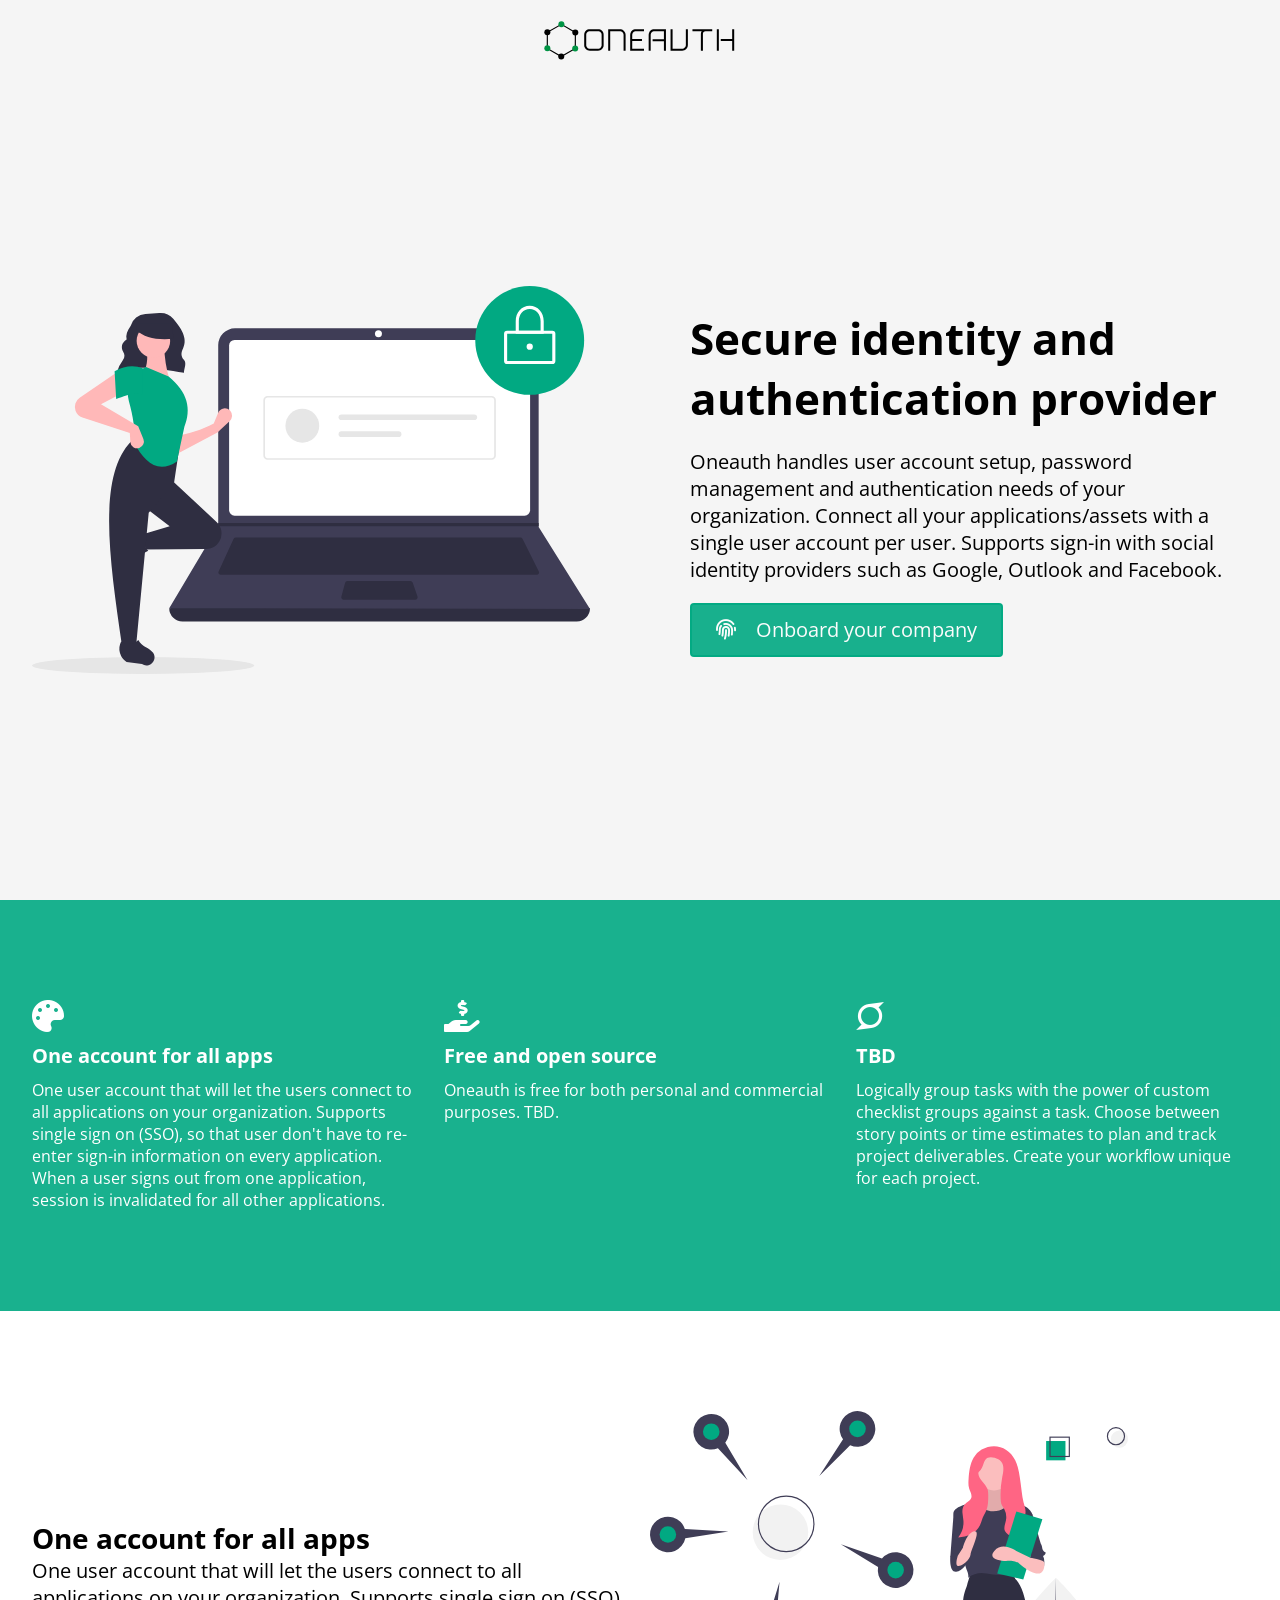
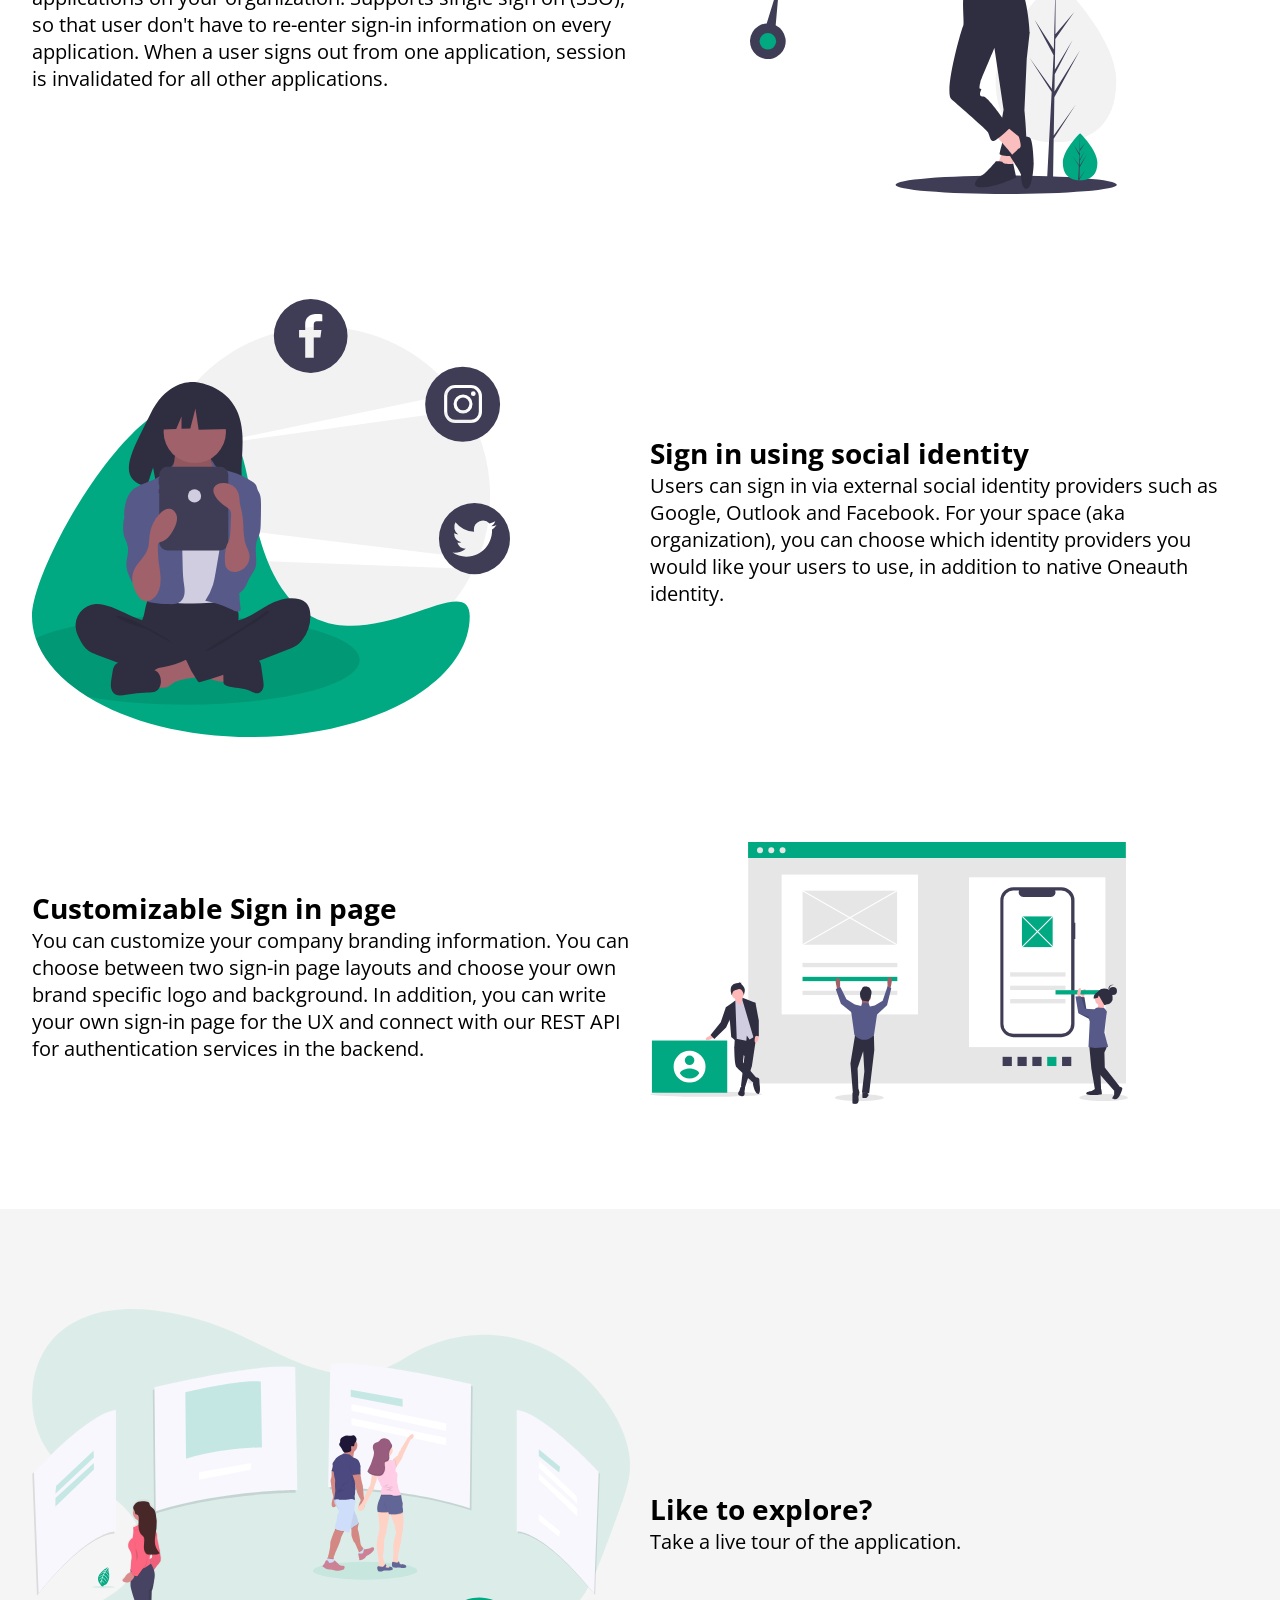
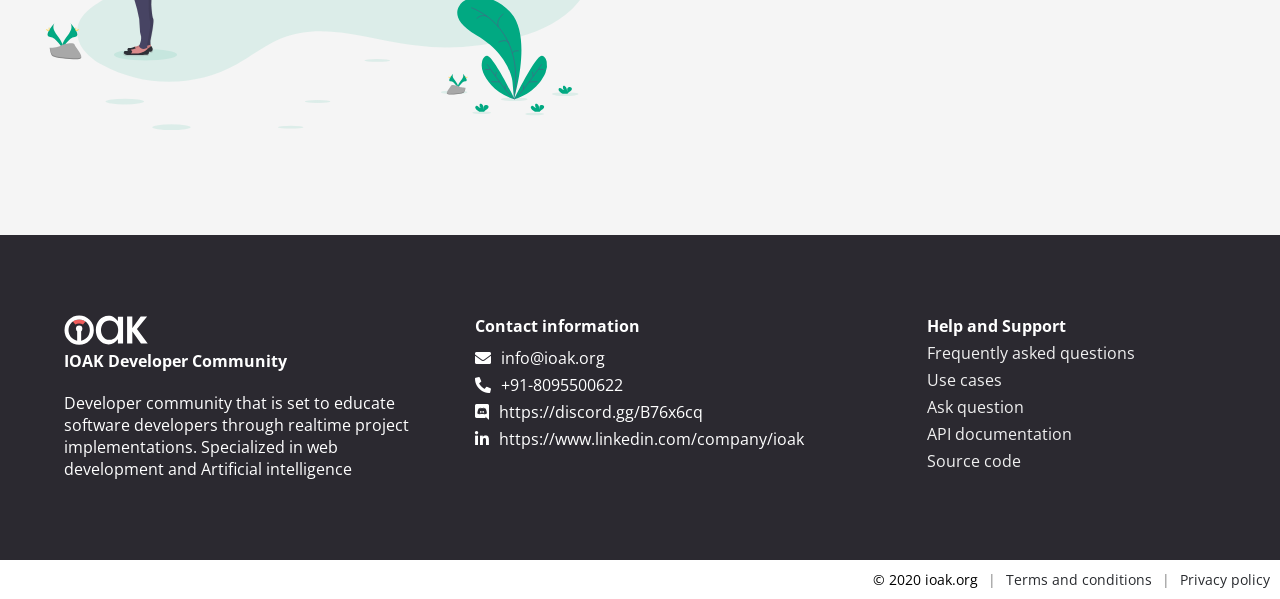
==== index.html @ c0cb4418 "Updates" ====
<!DOCTYPE html><html lang="en"><head><meta charSet="utf-8"/><meta http-equiv="x-ua-compatible" content="ie=edge"/><meta name="viewport" content="width=device-width, initial-scale=1, shrink-to-fit=no"/><style data-href="/styles.045cbef30c7a32191347.css">@import url(https://fonts.googleapis.com/css?family=Roboto|Montserrat|Open+Sans|Open+Sans+Condensed:300&display=swap);
/*!
 * Font Awesome Free 5.13.1 by @fontawesome - https://fontawesome.com
 * License - https://fontawesome.com/license/free (Icons: CC BY 4.0, Fonts: SIL OFL 1.1, Code: MIT License)
 */.fa,.fab,.fad,.fal,.far,.fas{-moz-osx-font-smoothing:grayscale;-webkit-font-smoothing:antialiased;display:inline-block;font-style:normal;font-variant:normal;text-rendering:auto;line-height:1}.fa-lg{font-size:1.33333em;line-height:.75em;vertical-align:-.0667em}.fa-xs{font-size:.75em}.fa-sm{font-size:.875em}.fa-1x{font-size:1em}.fa-2x{font-size:2em}.fa-3x{font-size:3em}.fa-4x{font-size:4em}.fa-5x{font-size:5em}.fa-6x{font-size:6em}.fa-7x{font-size:7em}.fa-8x{font-size:8em}.fa-9x{font-size:9em}.fa-10x{font-size:10em}.fa-fw{text-align:center;width:1.25em}.fa-ul{list-style-type:none;margin-left:2.5em;padding-left:0}.fa-ul>li{position:relative}.fa-li{left:-2em;position:absolute;text-align:center;width:2em;line-height:inherit}.fa-border{border:.08em solid #eee;border-radius:.1em;padding:.2em .25em .15em}.fa-pull-left{float:left}.fa-pull-right{float:right}.fa.fa-pull-left,.fab.fa-pull-left,.fal.fa-pull-left,.far.fa-pull-left,.fas.fa-pull-left{margin-right:.3em}.fa.fa-pull-right,.fab.fa-pull-right,.fal.fa-pull-right,.far.fa-pull-right,.fas.fa-pull-right{margin-left:.3em}.fa-spin{animation:fa-spin 2s linear infinite}.fa-pulse{animation:fa-spin 1s steps(8) infinite}@keyframes fa-spin{0%{transform:rotate(0deg)}to{transform:rotate(1turn)}}.fa-rotate-90{-ms-filter:"progid:DXImageTransform.Microsoft.BasicImage(rotation=1)";transform:rotate(90deg)}.fa-rotate-180{-ms-filter:"progid:DXImageTransform.Microsoft.BasicImage(rotation=2)";transform:rotate(180deg)}.fa-rotate-270{-ms-filter:"progid:DXImageTransform.Microsoft.BasicImage(rotation=3)";transform:rotate(270deg)}.fa-flip-horizontal{-ms-filter:"progid:DXImageTransform.Microsoft.BasicImage(rotation=0, mirror=1)";transform:scaleX(-1)}.fa-flip-vertical{transform:scaleY(-1)}.fa-flip-both,.fa-flip-horizontal.fa-flip-vertical,.fa-flip-vertical{-ms-filter:"progid:DXImageTransform.Microsoft.BasicImage(rotation=2, mirror=1)"}.fa-flip-both,.fa-flip-horizontal.fa-flip-vertical{transform:scale(-1)}:root .fa-flip-both,:root .fa-flip-horizontal,:root .fa-flip-vertical,:root .fa-rotate-90,:root .fa-rotate-180,:root .fa-rotate-270{-webkit-filter:none;filter:none}.fa-stack{display:inline-block;height:2em;line-height:2em;position:relative;vertical-align:middle;width:2.5em}.fa-stack-1x,.fa-stack-2x{left:0;position:absolute;text-align:center;width:100%}.fa-stack-1x{line-height:inherit}.fa-stack-2x{font-size:2em}.fa-inverse{color:#fff}.fa-500px:before{content:"\F26E"}.fa-accessible-icon:before{content:"\F368"}.fa-accusoft:before{content:"\F369"}.fa-acquisitions-incorporated:before{content:"\F6AF"}.fa-ad:before{content:"\F641"}.fa-address-book:before{content:"\F2B9"}.fa-address-card:before{content:"\F2BB"}.fa-adjust:before{content:"\F042"}.fa-adn:before{content:"\F170"}.fa-adobe:before{content:"\F778"}.fa-adversal:before{content:"\F36A"}.fa-affiliatetheme:before{content:"\F36B"}.fa-air-freshener:before{content:"\F5D0"}.fa-airbnb:before{content:"\F834"}.fa-algolia:before{content:"\F36C"}.fa-align-center:before{content:"\F037"}.fa-align-justify:before{content:"\F039"}.fa-align-left:before{content:"\F036"}.fa-align-right:before{content:"\F038"}.fa-alipay:before{content:"\F642"}.fa-allergies:before{content:"\F461"}.fa-amazon:before{content:"\F270"}.fa-amazon-pay:before{content:"\F42C"}.fa-ambulance:before{content:"\F0F9"}.fa-american-sign-language-interpreting:before{content:"\F2A3"}.fa-amilia:before{content:"\F36D"}.fa-anchor:before{content:"\F13D"}.fa-android:before{content:"\F17B"}.fa-angellist:before{content:"\F209"}.fa-angle-double-down:before{content:"\F103"}.fa-angle-double-left:before{content:"\F100"}.fa-angle-double-right:before{content:"\F101"}.fa-angle-double-up:before{content:"\F102"}.fa-angle-down:before{content:"\F107"}.fa-angle-left:before{content:"\F104"}.fa-angle-right:before{content:"\F105"}.fa-angle-up:before{content:"\F106"}.fa-angry:before{content:"\F556"}.fa-angrycreative:before{content:"\F36E"}.fa-angular:before{content:"\F420"}.fa-ankh:before{content:"\F644"}.fa-app-store:before{content:"\F36F"}.fa-app-store-ios:before{content:"\F370"}.fa-apper:before{content:"\F371"}.fa-apple:before{content:"\F179"}.fa-apple-alt:before{content:"\F5D1"}.fa-apple-pay:before{content:"\F415"}.fa-archive:before{content:"\F187"}.fa-archway:before{content:"\F557"}.fa-arrow-alt-circle-down:before{content:"\F358"}.fa-arrow-alt-circle-left:before{content:"\F359"}.fa-arrow-alt-circle-right:before{content:"\F35A"}.fa-arrow-alt-circle-up:before{content:"\F35B"}.fa-arrow-circle-down:before{content:"\F0AB"}.fa-arrow-circle-left:before{content:"\F0A8"}.fa-arrow-circle-right:before{content:"\F0A9"}.fa-arrow-circle-up:before{content:"\F0AA"}.fa-arrow-down:before{content:"\F063"}.fa-arrow-left:before{content:"\F060"}.fa-arrow-right:before{content:"\F061"}.fa-arrow-up:before{content:"\F062"}.fa-arrows-alt:before{content:"\F0B2"}.fa-arrows-alt-h:before{content:"\F337"}.fa-arrows-alt-v:before{content:"\F338"}.fa-artstation:before{content:"\F77A"}.fa-assistive-listening-systems:before{content:"\F2A2"}.fa-asterisk:before{content:"\F069"}.fa-asymmetrik:before{content:"\F372"}.fa-at:before{content:"\F1FA"}.fa-atlas:before{content:"\F558"}.fa-atlassian:before{content:"\F77B"}.fa-atom:before{content:"\F5D2"}.fa-audible:before{content:"\F373"}.fa-audio-description:before{content:"\F29E"}.fa-autoprefixer:before{content:"\F41C"}.fa-avianex:before{content:"\F374"}.fa-aviato:before{content:"\F421"}.fa-award:before{content:"\F559"}.fa-aws:before{content:"\F375"}.fa-baby:before{content:"\F77C"}.fa-baby-carriage:before{content:"\F77D"}.fa-backspace:before{content:"\F55A"}.fa-backward:before{content:"\F04A"}.fa-bacon:before{content:"\F7E5"}.fa-bacteria:before{content:"\F959"}.fa-bacterium:before{content:"\F95A"}.fa-bahai:before{content:"\F666"}.fa-balance-scale:before{content:"\F24E"}.fa-balance-scale-left:before{content:"\F515"}.fa-balance-scale-right:before{content:"\F516"}.fa-ban:before{content:"\F05E"}.fa-band-aid:before{content:"\F462"}.fa-bandcamp:before{content:"\F2D5"}.fa-barcode:before{content:"\F02A"}.fa-bars:before{content:"\F0C9"}.fa-baseball-ball:before{content:"\F433"}.fa-basketball-ball:before{content:"\F434"}.fa-bath:before{content:"\F2CD"}.fa-battery-empty:before{content:"\F244"}.fa-battery-full:before{content:"\F240"}.fa-battery-half:before{content:"\F242"}.fa-battery-quarter:before{content:"\F243"}.fa-battery-three-quarters:before{content:"\F241"}.fa-battle-net:before{content:"\F835"}.fa-bed:before{content:"\F236"}.fa-beer:before{content:"\F0FC"}.fa-behance:before{content:"\F1B4"}.fa-behance-square:before{content:"\F1B5"}.fa-bell:before{content:"\F0F3"}.fa-bell-slash:before{content:"\F1F6"}.fa-bezier-curve:before{content:"\F55B"}.fa-bible:before{content:"\F647"}.fa-bicycle:before{content:"\F206"}.fa-biking:before{content:"\F84A"}.fa-bimobject:before{content:"\F378"}.fa-binoculars:before{content:"\F1E5"}.fa-biohazard:before{content:"\F780"}.fa-birthday-cake:before{content:"\F1FD"}.fa-bitbucket:before{content:"\F171"}.fa-bitcoin:before{content:"\F379"}.fa-bity:before{content:"\F37A"}.fa-black-tie:before{content:"\F27E"}.fa-blackberry:before{content:"\F37B"}.fa-blender:before{content:"\F517"}.fa-blender-phone:before{content:"\F6B6"}.fa-blind:before{content:"\F29D"}.fa-blog:before{content:"\F781"}.fa-blogger:before{content:"\F37C"}.fa-blogger-b:before{content:"\F37D"}.fa-bluetooth:before{content:"\F293"}.fa-bluetooth-b:before{content:"\F294"}.fa-bold:before{content:"\F032"}.fa-bolt:before{content:"\F0E7"}.fa-bomb:before{content:"\F1E2"}.fa-bone:before{content:"\F5D7"}.fa-bong:before{content:"\F55C"}.fa-book:before{content:"\F02D"}.fa-book-dead:before{content:"\F6B7"}.fa-book-medical:before{content:"\F7E6"}.fa-book-open:before{content:"\F518"}.fa-book-reader:before{content:"\F5DA"}.fa-bookmark:before{content:"\F02E"}.fa-bootstrap:before{content:"\F836"}.fa-border-all:before{content:"\F84C"}.fa-border-none:before{content:"\F850"}.fa-border-style:before{content:"\F853"}.fa-bowling-ball:before{content:"\F436"}.fa-box:before{content:"\F466"}.fa-box-open:before{content:"\F49E"}.fa-box-tissue:before{content:"\F95B"}.fa-boxes:before{content:"\F468"}.fa-braille:before{content:"\F2A1"}.fa-brain:before{content:"\F5DC"}.fa-bread-slice:before{content:"\F7EC"}.fa-briefcase:before{content:"\F0B1"}.fa-briefcase-medical:before{content:"\F469"}.fa-broadcast-tower:before{content:"\F519"}.fa-broom:before{content:"\F51A"}.fa-brush:before{content:"\F55D"}.fa-btc:before{content:"\F15A"}.fa-buffer:before{content:"\F837"}.fa-bug:before{content:"\F188"}.fa-building:before{content:"\F1AD"}.fa-bullhorn:before{content:"\F0A1"}.fa-bullseye:before{content:"\F140"}.fa-burn:before{content:"\F46A"}.fa-buromobelexperte:before{content:"\F37F"}.fa-bus:before{content:"\F207"}.fa-bus-alt:before{content:"\F55E"}.fa-business-time:before{content:"\F64A"}.fa-buy-n-large:before{content:"\F8A6"}.fa-buysellads:before{content:"\F20D"}.fa-calculator:before{content:"\F1EC"}.fa-calendar:before{content:"\F133"}.fa-calendar-alt:before{content:"\F073"}.fa-calendar-check:before{content:"\F274"}.fa-calendar-day:before{content:"\F783"}.fa-calendar-minus:before{content:"\F272"}.fa-calendar-plus:before{content:"\F271"}.fa-calendar-times:before{content:"\F273"}.fa-calendar-week:before{content:"\F784"}.fa-camera:before{content:"\F030"}.fa-camera-retro:before{content:"\F083"}.fa-campground:before{content:"\F6BB"}.fa-canadian-maple-leaf:before{content:"\F785"}.fa-candy-cane:before{content:"\F786"}.fa-cannabis:before{content:"\F55F"}.fa-capsules:before{content:"\F46B"}.fa-car:before{content:"\F1B9"}.fa-car-alt:before{content:"\F5DE"}.fa-car-battery:before{content:"\F5DF"}.fa-car-crash:before{content:"\F5E1"}.fa-car-side:before{content:"\F5E4"}.fa-caravan:before{content:"\F8FF"}.fa-caret-down:before{content:"\F0D7"}.fa-caret-left:before{content:"\F0D9"}.fa-caret-right:before{content:"\F0DA"}.fa-caret-square-down:before{content:"\F150"}.fa-caret-square-left:before{content:"\F191"}.fa-caret-square-right:before{content:"\F152"}.fa-caret-square-up:before{content:"\F151"}.fa-caret-up:before{content:"\F0D8"}.fa-carrot:before{content:"\F787"}.fa-cart-arrow-down:before{content:"\F218"}.fa-cart-plus:before{content:"\F217"}.fa-cash-register:before{content:"\F788"}.fa-cat:before{content:"\F6BE"}.fa-cc-amazon-pay:before{content:"\F42D"}.fa-cc-amex:before{content:"\F1F3"}.fa-cc-apple-pay:before{content:"\F416"}.fa-cc-diners-club:before{content:"\F24C"}.fa-cc-discover:before{content:"\F1F2"}.fa-cc-jcb:before{content:"\F24B"}.fa-cc-mastercard:before{content:"\F1F1"}.fa-cc-paypal:before{content:"\F1F4"}.fa-cc-stripe:before{content:"\F1F5"}.fa-cc-visa:before{content:"\F1F0"}.fa-centercode:before{content:"\F380"}.fa-centos:before{content:"\F789"}.fa-certificate:before{content:"\F0A3"}.fa-chair:before{content:"\F6C0"}.fa-chalkboard:before{content:"\F51B"}.fa-chalkboard-teacher:before{content:"\F51C"}.fa-charging-station:before{content:"\F5E7"}.fa-chart-area:before{content:"\F1FE"}.fa-chart-bar:before{content:"\F080"}.fa-chart-line:before{content:"\F201"}.fa-chart-pie:before{content:"\F200"}.fa-check:before{content:"\F00C"}.fa-check-circle:before{content:"\F058"}.fa-check-double:before{content:"\F560"}.fa-check-square:before{content:"\F14A"}.fa-cheese:before{content:"\F7EF"}.fa-chess:before{content:"\F439"}.fa-chess-bishop:before{content:"\F43A"}.fa-chess-board:before{content:"\F43C"}.fa-chess-king:before{content:"\F43F"}.fa-chess-knight:before{content:"\F441"}.fa-chess-pawn:before{content:"\F443"}.fa-chess-queen:before{content:"\F445"}.fa-chess-rook:before{content:"\F447"}.fa-chevron-circle-down:before{content:"\F13A"}.fa-chevron-circle-left:before{content:"\F137"}.fa-chevron-circle-right:before{content:"\F138"}.fa-chevron-circle-up:before{content:"\F139"}.fa-chevron-down:before{content:"\F078"}.fa-chevron-left:before{content:"\F053"}.fa-chevron-right:before{content:"\F054"}.fa-chevron-up:before{content:"\F077"}.fa-child:before{content:"\F1AE"}.fa-chrome:before{content:"\F268"}.fa-chromecast:before{content:"\F838"}.fa-church:before{content:"\F51D"}.fa-circle:before{content:"\F111"}.fa-circle-notch:before{content:"\F1CE"}.fa-city:before{content:"\F64F"}.fa-clinic-medical:before{content:"\F7F2"}.fa-clipboard:before{content:"\F328"}.fa-clipboard-check:before{content:"\F46C"}.fa-clipboard-list:before{content:"\F46D"}.fa-clock:before{content:"\F017"}.fa-clone:before{content:"\F24D"}.fa-closed-captioning:before{content:"\F20A"}.fa-cloud:before{content:"\F0C2"}.fa-cloud-download-alt:before{content:"\F381"}.fa-cloud-meatball:before{content:"\F73B"}.fa-cloud-moon:before{content:"\F6C3"}.fa-cloud-moon-rain:before{content:"\F73C"}.fa-cloud-rain:before{content:"\F73D"}.fa-cloud-showers-heavy:before{content:"\F740"}.fa-cloud-sun:before{content:"\F6C4"}.fa-cloud-sun-rain:before{content:"\F743"}.fa-cloud-upload-alt:before{content:"\F382"}.fa-cloudscale:before{content:"\F383"}.fa-cloudsmith:before{content:"\F384"}.fa-cloudversify:before{content:"\F385"}.fa-cocktail:before{content:"\F561"}.fa-code:before{content:"\F121"}.fa-code-branch:before{content:"\F126"}.fa-codepen:before{content:"\F1CB"}.fa-codiepie:before{content:"\F284"}.fa-coffee:before{content:"\F0F4"}.fa-cog:before{content:"\F013"}.fa-cogs:before{content:"\F085"}.fa-coins:before{content:"\F51E"}.fa-columns:before{content:"\F0DB"}.fa-comment:before{content:"\F075"}.fa-comment-alt:before{content:"\F27A"}.fa-comment-dollar:before{content:"\F651"}.fa-comment-dots:before{content:"\F4AD"}.fa-comment-medical:before{content:"\F7F5"}.fa-comment-slash:before{content:"\F4B3"}.fa-comments:before{content:"\F086"}.fa-comments-dollar:before{content:"\F653"}.fa-compact-disc:before{content:"\F51F"}.fa-compass:before{content:"\F14E"}.fa-compress:before{content:"\F066"}.fa-compress-alt:before{content:"\F422"}.fa-compress-arrows-alt:before{content:"\F78C"}.fa-concierge-bell:before{content:"\F562"}.fa-confluence:before{content:"\F78D"}.fa-connectdevelop:before{content:"\F20E"}.fa-contao:before{content:"\F26D"}.fa-cookie:before{content:"\F563"}.fa-cookie-bite:before{content:"\F564"}.fa-copy:before{content:"\F0C5"}.fa-copyright:before{content:"\F1F9"}.fa-cotton-bureau:before{content:"\F89E"}.fa-couch:before{content:"\F4B8"}.fa-cpanel:before{content:"\F388"}.fa-creative-commons:before{content:"\F25E"}.fa-creative-commons-by:before{content:"\F4E7"}.fa-creative-commons-nc:before{content:"\F4E8"}.fa-creative-commons-nc-eu:before{content:"\F4E9"}.fa-creative-commons-nc-jp:before{content:"\F4EA"}.fa-creative-commons-nd:before{content:"\F4EB"}.fa-creative-commons-pd:before{content:"\F4EC"}.fa-creative-commons-pd-alt:before{content:"\F4ED"}.fa-creative-commons-remix:before{content:"\F4EE"}.fa-creative-commons-sa:before{content:"\F4EF"}.fa-creative-commons-sampling:before{content:"\F4F0"}.fa-creative-commons-sampling-plus:before{content:"\F4F1"}.fa-creative-commons-share:before{content:"\F4F2"}.fa-creative-commons-zero:before{content:"\F4F3"}.fa-credit-card:before{content:"\F09D"}.fa-critical-role:before{content:"\F6C9"}.fa-crop:before{content:"\F125"}.fa-crop-alt:before{content:"\F565"}.fa-cross:before{content:"\F654"}.fa-crosshairs:before{content:"\F05B"}.fa-crow:before{content:"\F520"}.fa-crown:before{content:"\F521"}.fa-crutch:before{content:"\F7F7"}.fa-css3:before{content:"\F13C"}.fa-css3-alt:before{content:"\F38B"}.fa-cube:before{content:"\F1B2"}.fa-cubes:before{content:"\F1B3"}.fa-cut:before{content:"\F0C4"}.fa-cuttlefish:before{content:"\F38C"}.fa-d-and-d:before{content:"\F38D"}.fa-d-and-d-beyond:before{content:"\F6CA"}.fa-dailymotion:before{content:"\F952"}.fa-dashcube:before{content:"\F210"}.fa-database:before{content:"\F1C0"}.fa-deaf:before{content:"\F2A4"}.fa-deezer:before{content:"\F977"}.fa-delicious:before{content:"\F1A5"}.fa-democrat:before{content:"\F747"}.fa-deploydog:before{content:"\F38E"}.fa-deskpro:before{content:"\F38F"}.fa-desktop:before{content:"\F108"}.fa-dev:before{content:"\F6CC"}.fa-deviantart:before{content:"\F1BD"}.fa-dharmachakra:before{content:"\F655"}.fa-dhl:before{content:"\F790"}.fa-diagnoses:before{content:"\F470"}.fa-diaspora:before{content:"\F791"}.fa-dice:before{content:"\F522"}.fa-dice-d20:before{content:"\F6CF"}.fa-dice-d6:before{content:"\F6D1"}.fa-dice-five:before{content:"\F523"}.fa-dice-four:before{content:"\F524"}.fa-dice-one:before{content:"\F525"}.fa-dice-six:before{content:"\F526"}.fa-dice-three:before{content:"\F527"}.fa-dice-two:before{content:"\F528"}.fa-digg:before{content:"\F1A6"}.fa-digital-ocean:before{content:"\F391"}.fa-digital-tachograph:before{content:"\F566"}.fa-directions:before{content:"\F5EB"}.fa-discord:before{content:"\F392"}.fa-discourse:before{content:"\F393"}.fa-disease:before{content:"\F7FA"}.fa-divide:before{content:"\F529"}.fa-dizzy:before{content:"\F567"}.fa-dna:before{content:"\F471"}.fa-dochub:before{content:"\F394"}.fa-docker:before{content:"\F395"}.fa-dog:before{content:"\F6D3"}.fa-dollar-sign:before{content:"\F155"}.fa-dolly:before{content:"\F472"}.fa-dolly-flatbed:before{content:"\F474"}.fa-donate:before{content:"\F4B9"}.fa-door-closed:before{content:"\F52A"}.fa-door-open:before{content:"\F52B"}.fa-dot-circle:before{content:"\F192"}.fa-dove:before{content:"\F4BA"}.fa-download:before{content:"\F019"}.fa-draft2digital:before{content:"\F396"}.fa-drafting-compass:before{content:"\F568"}.fa-dragon:before{content:"\F6D5"}.fa-draw-polygon:before{content:"\F5EE"}.fa-dribbble:before{content:"\F17D"}.fa-dribbble-square:before{content:"\F397"}.fa-dropbox:before{content:"\F16B"}.fa-drum:before{content:"\F569"}.fa-drum-steelpan:before{content:"\F56A"}.fa-drumstick-bite:before{content:"\F6D7"}.fa-drupal:before{content:"\F1A9"}.fa-dumbbell:before{content:"\F44B"}.fa-dumpster:before{content:"\F793"}.fa-dumpster-fire:before{content:"\F794"}.fa-dungeon:before{content:"\F6D9"}.fa-dyalog:before{content:"\F399"}.fa-earlybirds:before{content:"\F39A"}.fa-ebay:before{content:"\F4F4"}.fa-edge:before{content:"\F282"}.fa-edge-legacy:before{content:"\F978"}.fa-edit:before{content:"\F044"}.fa-egg:before{content:"\F7FB"}.fa-eject:before{content:"\F052"}.fa-elementor:before{content:"\F430"}.fa-ellipsis-h:before{content:"\F141"}.fa-ellipsis-v:before{content:"\F142"}.fa-ello:before{content:"\F5F1"}.fa-ember:before{content:"\F423"}.fa-empire:before{content:"\F1D1"}.fa-envelope:before{content:"\F0E0"}.fa-envelope-open:before{content:"\F2B6"}.fa-envelope-open-text:before{content:"\F658"}.fa-envelope-square:before{content:"\F199"}.fa-envira:before{content:"\F299"}.fa-equals:before{content:"\F52C"}.fa-eraser:before{content:"\F12D"}.fa-erlang:before{content:"\F39D"}.fa-ethereum:before{content:"\F42E"}.fa-ethernet:before{content:"\F796"}.fa-etsy:before{content:"\F2D7"}.fa-euro-sign:before{content:"\F153"}.fa-evernote:before{content:"\F839"}.fa-exchange-alt:before{content:"\F362"}.fa-exclamation:before{content:"\F12A"}.fa-exclamation-circle:before{content:"\F06A"}.fa-exclamation-triangle:before{content:"\F071"}.fa-expand:before{content:"\F065"}.fa-expand-alt:before{content:"\F424"}.fa-expand-arrows-alt:before{content:"\F31E"}.fa-expeditedssl:before{content:"\F23E"}.fa-external-link-alt:before{content:"\F35D"}.fa-external-link-square-alt:before{content:"\F360"}.fa-eye:before{content:"\F06E"}.fa-eye-dropper:before{content:"\F1FB"}.fa-eye-slash:before{content:"\F070"}.fa-facebook:before{content:"\F09A"}.fa-facebook-f:before{content:"\F39E"}.fa-facebook-messenger:before{content:"\F39F"}.fa-facebook-square:before{content:"\F082"}.fa-fan:before{content:"\F863"}.fa-fantasy-flight-games:before{content:"\F6DC"}.fa-fast-backward:before{content:"\F049"}.fa-fast-forward:before{content:"\F050"}.fa-faucet:before{content:"\F905"}.fa-fax:before{content:"\F1AC"}.fa-feather:before{content:"\F52D"}.fa-feather-alt:before{content:"\F56B"}.fa-fedex:before{content:"\F797"}.fa-fedora:before{content:"\F798"}.fa-female:before{content:"\F182"}.fa-fighter-jet:before{content:"\F0FB"}.fa-figma:before{content:"\F799"}.fa-file:before{content:"\F15B"}.fa-file-alt:before{content:"\F15C"}.fa-file-archive:before{content:"\F1C6"}.fa-file-audio:before{content:"\F1C7"}.fa-file-code:before{content:"\F1C9"}.fa-file-contract:before{content:"\F56C"}.fa-file-csv:before{content:"\F6DD"}.fa-file-download:before{content:"\F56D"}.fa-file-excel:before{content:"\F1C3"}.fa-file-export:before{content:"\F56E"}.fa-file-image:before{content:"\F1C5"}.fa-file-import:before{content:"\F56F"}.fa-file-invoice:before{content:"\F570"}.fa-file-invoice-dollar:before{content:"\F571"}.fa-file-medical:before{content:"\F477"}.fa-file-medical-alt:before{content:"\F478"}.fa-file-pdf:before{content:"\F1C1"}.fa-file-powerpoint:before{content:"\F1C4"}.fa-file-prescription:before{content:"\F572"}.fa-file-signature:before{content:"\F573"}.fa-file-upload:before{content:"\F574"}.fa-file-video:before{content:"\F1C8"}.fa-file-word:before{content:"\F1C2"}.fa-fill:before{content:"\F575"}.fa-fill-drip:before{content:"\F576"}.fa-film:before{content:"\F008"}.fa-filter:before{content:"\F0B0"}.fa-fingerprint:before{content:"\F577"}.fa-fire:before{content:"\F06D"}.fa-fire-alt:before{content:"\F7E4"}.fa-fire-extinguisher:before{content:"\F134"}.fa-firefox:before{content:"\F269"}.fa-firefox-browser:before{content:"\F907"}.fa-first-aid:before{content:"\F479"}.fa-first-order:before{content:"\F2B0"}.fa-first-order-alt:before{content:"\F50A"}.fa-firstdraft:before{content:"\F3A1"}.fa-fish:before{content:"\F578"}.fa-fist-raised:before{content:"\F6DE"}.fa-flag:before{content:"\F024"}.fa-flag-checkered:before{content:"\F11E"}.fa-flag-usa:before{content:"\F74D"}.fa-flask:before{content:"\F0C3"}.fa-flickr:before{content:"\F16E"}.fa-flipboard:before{content:"\F44D"}.fa-flushed:before{content:"\F579"}.fa-fly:before{content:"\F417"}.fa-folder:before{content:"\F07B"}.fa-folder-minus:before{content:"\F65D"}.fa-folder-open:before{content:"\F07C"}.fa-folder-plus:before{content:"\F65E"}.fa-font:before{content:"\F031"}.fa-font-awesome:before{content:"\F2B4"}.fa-font-awesome-alt:before{content:"\F35C"}.fa-font-awesome-flag:before{content:"\F425"}.fa-font-awesome-logo-full:before{content:"\F4E6"}.fa-fonticons:before{content:"\F280"}.fa-fonticons-fi:before{content:"\F3A2"}.fa-football-ball:before{content:"\F44E"}.fa-fort-awesome:before{content:"\F286"}.fa-fort-awesome-alt:before{content:"\F3A3"}.fa-forumbee:before{content:"\F211"}.fa-forward:before{content:"\F04E"}.fa-foursquare:before{content:"\F180"}.fa-free-code-camp:before{content:"\F2C5"}.fa-freebsd:before{content:"\F3A4"}.fa-frog:before{content:"\F52E"}.fa-frown:before{content:"\F119"}.fa-frown-open:before{content:"\F57A"}.fa-fulcrum:before{content:"\F50B"}.fa-funnel-dollar:before{content:"\F662"}.fa-futbol:before{content:"\F1E3"}.fa-galactic-republic:before{content:"\F50C"}.fa-galactic-senate:before{content:"\F50D"}.fa-gamepad:before{content:"\F11B"}.fa-gas-pump:before{content:"\F52F"}.fa-gavel:before{content:"\F0E3"}.fa-gem:before{content:"\F3A5"}.fa-genderless:before{content:"\F22D"}.fa-get-pocket:before{content:"\F265"}.fa-gg:before{content:"\F260"}.fa-gg-circle:before{content:"\F261"}.fa-ghost:before{content:"\F6E2"}.fa-gift:before{content:"\F06B"}.fa-gifts:before{content:"\F79C"}.fa-git:before{content:"\F1D3"}.fa-git-alt:before{content:"\F841"}.fa-git-square:before{content:"\F1D2"}.fa-github:before{content:"\F09B"}.fa-github-alt:before{content:"\F113"}.fa-github-square:before{content:"\F092"}.fa-gitkraken:before{content:"\F3A6"}.fa-gitlab:before{content:"\F296"}.fa-gitter:before{content:"\F426"}.fa-glass-cheers:before{content:"\F79F"}.fa-glass-martini:before{content:"\F000"}.fa-glass-martini-alt:before{content:"\F57B"}.fa-glass-whiskey:before{content:"\F7A0"}.fa-glasses:before{content:"\F530"}.fa-glide:before{content:"\F2A5"}.fa-glide-g:before{content:"\F2A6"}.fa-globe:before{content:"\F0AC"}.fa-globe-africa:before{content:"\F57C"}.fa-globe-americas:before{content:"\F57D"}.fa-globe-asia:before{content:"\F57E"}.fa-globe-europe:before{content:"\F7A2"}.fa-gofore:before{content:"\F3A7"}.fa-golf-ball:before{content:"\F450"}.fa-goodreads:before{content:"\F3A8"}.fa-goodreads-g:before{content:"\F3A9"}.fa-google:before{content:"\F1A0"}.fa-google-drive:before{content:"\F3AA"}.fa-google-pay:before{content:"\F979"}.fa-google-play:before{content:"\F3AB"}.fa-google-plus:before{content:"\F2B3"}.fa-google-plus-g:before{content:"\F0D5"}.fa-google-plus-square:before{content:"\F0D4"}.fa-google-wallet:before{content:"\F1EE"}.fa-gopuram:before{content:"\F664"}.fa-graduation-cap:before{content:"\F19D"}.fa-gratipay:before{content:"\F184"}.fa-grav:before{content:"\F2D6"}.fa-greater-than:before{content:"\F531"}.fa-greater-than-equal:before{content:"\F532"}.fa-grimace:before{content:"\F57F"}.fa-grin:before{content:"\F580"}.fa-grin-alt:before{content:"\F581"}.fa-grin-beam:before{content:"\F582"}.fa-grin-beam-sweat:before{content:"\F583"}.fa-grin-hearts:before{content:"\F584"}.fa-grin-squint:before{content:"\F585"}.fa-grin-squint-tears:before{content:"\F586"}.fa-grin-stars:before{content:"\F587"}.fa-grin-tears:before{content:"\F588"}.fa-grin-tongue:before{content:"\F589"}.fa-grin-tongue-squint:before{content:"\F58A"}.fa-grin-tongue-wink:before{content:"\F58B"}.fa-grin-wink:before{content:"\F58C"}.fa-grip-horizontal:before{content:"\F58D"}.fa-grip-lines:before{content:"\F7A4"}.fa-grip-lines-vertical:before{content:"\F7A5"}.fa-grip-vertical:before{content:"\F58E"}.fa-gripfire:before{content:"\F3AC"}.fa-grunt:before{content:"\F3AD"}.fa-guitar:before{content:"\F7A6"}.fa-gulp:before{content:"\F3AE"}.fa-h-square:before{content:"\F0FD"}.fa-hacker-news:before{content:"\F1D4"}.fa-hacker-news-square:before{content:"\F3AF"}.fa-hackerrank:before{content:"\F5F7"}.fa-hamburger:before{content:"\F805"}.fa-hammer:before{content:"\F6E3"}.fa-hamsa:before{content:"\F665"}.fa-hand-holding:before{content:"\F4BD"}.fa-hand-holding-heart:before{content:"\F4BE"}.fa-hand-holding-medical:before{content:"\F95C"}.fa-hand-holding-usd:before{content:"\F4C0"}.fa-hand-holding-water:before{content:"\F4C1"}.fa-hand-lizard:before{content:"\F258"}.fa-hand-middle-finger:before{content:"\F806"}.fa-hand-paper:before{content:"\F256"}.fa-hand-peace:before{content:"\F25B"}.fa-hand-point-down:before{content:"\F0A7"}.fa-hand-point-left:before{content:"\F0A5"}.fa-hand-point-right:before{content:"\F0A4"}.fa-hand-point-up:before{content:"\F0A6"}.fa-hand-pointer:before{content:"\F25A"}.fa-hand-rock:before{content:"\F255"}.fa-hand-scissors:before{content:"\F257"}.fa-hand-sparkles:before{content:"\F95D"}.fa-hand-spock:before{content:"\F259"}.fa-hands:before{content:"\F4C2"}.fa-hands-helping:before{content:"\F4C4"}.fa-hands-wash:before{content:"\F95E"}.fa-handshake:before{content:"\F2B5"}.fa-handshake-alt-slash:before{content:"\F95F"}.fa-handshake-slash:before{content:"\F960"}.fa-hanukiah:before{content:"\F6E6"}.fa-hard-hat:before{content:"\F807"}.fa-hashtag:before{content:"\F292"}.fa-hat-cowboy:before{content:"\F8C0"}.fa-hat-cowboy-side:before{content:"\F8C1"}.fa-hat-wizard:before{content:"\F6E8"}.fa-hdd:before{content:"\F0A0"}.fa-head-side-cough:before{content:"\F961"}.fa-head-side-cough-slash:before{content:"\F962"}.fa-head-side-mask:before{content:"\F963"}.fa-head-side-virus:before{content:"\F964"}.fa-heading:before{content:"\F1DC"}.fa-headphones:before{content:"\F025"}.fa-headphones-alt:before{content:"\F58F"}.fa-headset:before{content:"\F590"}.fa-heart:before{content:"\F004"}.fa-heart-broken:before{content:"\F7A9"}.fa-heartbeat:before{content:"\F21E"}.fa-helicopter:before{content:"\F533"}.fa-highlighter:before{content:"\F591"}.fa-hiking:before{content:"\F6EC"}.fa-hippo:before{content:"\F6ED"}.fa-hips:before{content:"\F452"}.fa-hire-a-helper:before{content:"\F3B0"}.fa-history:before{content:"\F1DA"}.fa-hockey-puck:before{content:"\F453"}.fa-holly-berry:before{content:"\F7AA"}.fa-home:before{content:"\F015"}.fa-hooli:before{content:"\F427"}.fa-hornbill:before{content:"\F592"}.fa-horse:before{content:"\F6F0"}.fa-horse-head:before{content:"\F7AB"}.fa-hospital:before{content:"\F0F8"}.fa-hospital-alt:before{content:"\F47D"}.fa-hospital-symbol:before{content:"\F47E"}.fa-hospital-user:before{content:"\F80D"}.fa-hot-tub:before{content:"\F593"}.fa-hotdog:before{content:"\F80F"}.fa-hotel:before{content:"\F594"}.fa-hotjar:before{content:"\F3B1"}.fa-hourglass:before{content:"\F254"}.fa-hourglass-end:before{content:"\F253"}.fa-hourglass-half:before{content:"\F252"}.fa-hourglass-start:before{content:"\F251"}.fa-house-damage:before{content:"\F6F1"}.fa-house-user:before{content:"\F965"}.fa-houzz:before{content:"\F27C"}.fa-hryvnia:before{content:"\F6F2"}.fa-html5:before{content:"\F13B"}.fa-hubspot:before{content:"\F3B2"}.fa-i-cursor:before{content:"\F246"}.fa-ice-cream:before{content:"\F810"}.fa-icicles:before{content:"\F7AD"}.fa-icons:before{content:"\F86D"}.fa-id-badge:before{content:"\F2C1"}.fa-id-card:before{content:"\F2C2"}.fa-id-card-alt:before{content:"\F47F"}.fa-ideal:before{content:"\F913"}.fa-igloo:before{content:"\F7AE"}.fa-image:before{content:"\F03E"}.fa-images:before{content:"\F302"}.fa-imdb:before{content:"\F2D8"}.fa-inbox:before{content:"\F01C"}.fa-indent:before{content:"\F03C"}.fa-industry:before{content:"\F275"}.fa-infinity:before{content:"\F534"}.fa-info:before{content:"\F129"}.fa-info-circle:before{content:"\F05A"}.fa-instagram:before{content:"\F16D"}.fa-instagram-square:before{content:"\F955"}.fa-intercom:before{content:"\F7AF"}.fa-internet-explorer:before{content:"\F26B"}.fa-invision:before{content:"\F7B0"}.fa-ioxhost:before{content:"\F208"}.fa-italic:before{content:"\F033"}.fa-itch-io:before{content:"\F83A"}.fa-itunes:before{content:"\F3B4"}.fa-itunes-note:before{content:"\F3B5"}.fa-java:before{content:"\F4E4"}.fa-jedi:before{content:"\F669"}.fa-jedi-order:before{content:"\F50E"}.fa-jenkins:before{content:"\F3B6"}.fa-jira:before{content:"\F7B1"}.fa-joget:before{content:"\F3B7"}.fa-joint:before{content:"\F595"}.fa-joomla:before{content:"\F1AA"}.fa-journal-whills:before{content:"\F66A"}.fa-js:before{content:"\F3B8"}.fa-js-square:before{content:"\F3B9"}.fa-jsfiddle:before{content:"\F1CC"}.fa-kaaba:before{content:"\F66B"}.fa-kaggle:before{content:"\F5FA"}.fa-key:before{content:"\F084"}.fa-keybase:before{content:"\F4F5"}.fa-keyboard:before{content:"\F11C"}.fa-keycdn:before{content:"\F3BA"}.fa-khanda:before{content:"\F66D"}.fa-kickstarter:before{content:"\F3BB"}.fa-kickstarter-k:before{content:"\F3BC"}.fa-kiss:before{content:"\F596"}.fa-kiss-beam:before{content:"\F597"}.fa-kiss-wink-heart:before{content:"\F598"}.fa-kiwi-bird:before{content:"\F535"}.fa-korvue:before{content:"\F42F"}.fa-landmark:before{content:"\F66F"}.fa-language:before{content:"\F1AB"}.fa-laptop:before{content:"\F109"}.fa-laptop-code:before{content:"\F5FC"}.fa-laptop-house:before{content:"\F966"}.fa-laptop-medical:before{content:"\F812"}.fa-laravel:before{content:"\F3BD"}.fa-lastfm:before{content:"\F202"}.fa-lastfm-square:before{content:"\F203"}.fa-laugh:before{content:"\F599"}.fa-laugh-beam:before{content:"\F59A"}.fa-laugh-squint:before{content:"\F59B"}.fa-laugh-wink:before{content:"\F59C"}.fa-layer-group:before{content:"\F5FD"}.fa-leaf:before{content:"\F06C"}.fa-leanpub:before{content:"\F212"}.fa-lemon:before{content:"\F094"}.fa-less:before{content:"\F41D"}.fa-less-than:before{content:"\F536"}.fa-less-than-equal:before{content:"\F537"}.fa-level-down-alt:before{content:"\F3BE"}.fa-level-up-alt:before{content:"\F3BF"}.fa-life-ring:before{content:"\F1CD"}.fa-lightbulb:before{content:"\F0EB"}.fa-line:before{content:"\F3C0"}.fa-link:before{content:"\F0C1"}.fa-linkedin:before{content:"\F08C"}.fa-linkedin-in:before{content:"\F0E1"}.fa-linode:before{content:"\F2B8"}.fa-linux:before{content:"\F17C"}.fa-lira-sign:before{content:"\F195"}.fa-list:before{content:"\F03A"}.fa-list-alt:before{content:"\F022"}.fa-list-ol:before{content:"\F0CB"}.fa-list-ul:before{content:"\F0CA"}.fa-location-arrow:before{content:"\F124"}.fa-lock:before{content:"\F023"}.fa-lock-open:before{content:"\F3C1"}.fa-long-arrow-alt-down:before{content:"\F309"}.fa-long-arrow-alt-left:before{content:"\F30A"}.fa-long-arrow-alt-right:before{content:"\F30B"}.fa-long-arrow-alt-up:before{content:"\F30C"}.fa-low-vision:before{content:"\F2A8"}.fa-luggage-cart:before{content:"\F59D"}.fa-lungs:before{content:"\F604"}.fa-lungs-virus:before{content:"\F967"}.fa-lyft:before{content:"\F3C3"}.fa-magento:before{content:"\F3C4"}.fa-magic:before{content:"\F0D0"}.fa-magnet:before{content:"\F076"}.fa-mail-bulk:before{content:"\F674"}.fa-mailchimp:before{content:"\F59E"}.fa-male:before{content:"\F183"}.fa-mandalorian:before{content:"\F50F"}.fa-map:before{content:"\F279"}.fa-map-marked:before{content:"\F59F"}.fa-map-marked-alt:before{content:"\F5A0"}.fa-map-marker:before{content:"\F041"}.fa-map-marker-alt:before{content:"\F3C5"}.fa-map-pin:before{content:"\F276"}.fa-map-signs:before{content:"\F277"}.fa-markdown:before{content:"\F60F"}.fa-marker:before{content:"\F5A1"}.fa-mars:before{content:"\F222"}.fa-mars-double:before{content:"\F227"}.fa-mars-stroke:before{content:"\F229"}.fa-mars-stroke-h:before{content:"\F22B"}.fa-mars-stroke-v:before{content:"\F22A"}.fa-mask:before{content:"\F6FA"}.fa-mastodon:before{content:"\F4F6"}.fa-maxcdn:before{content:"\F136"}.fa-mdb:before{content:"\F8CA"}.fa-medal:before{content:"\F5A2"}.fa-medapps:before{content:"\F3C6"}.fa-medium:before{content:"\F23A"}.fa-medium-m:before{content:"\F3C7"}.fa-medkit:before{content:"\F0FA"}.fa-medrt:before{content:"\F3C8"}.fa-meetup:before{content:"\F2E0"}.fa-megaport:before{content:"\F5A3"}.fa-meh:before{content:"\F11A"}.fa-meh-blank:before{content:"\F5A4"}.fa-meh-rolling-eyes:before{content:"\F5A5"}.fa-memory:before{content:"\F538"}.fa-mendeley:before{content:"\F7B3"}.fa-menorah:before{content:"\F676"}.fa-mercury:before{content:"\F223"}.fa-meteor:before{content:"\F753"}.fa-microblog:before{content:"\F91A"}.fa-microchip:before{content:"\F2DB"}.fa-microphone:before{content:"\F130"}.fa-microphone-alt:before{content:"\F3C9"}.fa-microphone-alt-slash:before{content:"\F539"}.fa-microphone-slash:before{content:"\F131"}.fa-microscope:before{content:"\F610"}.fa-microsoft:before{content:"\F3CA"}.fa-minus:before{content:"\F068"}.fa-minus-circle:before{content:"\F056"}.fa-minus-square:before{content:"\F146"}.fa-mitten:before{content:"\F7B5"}.fa-mix:before{content:"\F3CB"}.fa-mixcloud:before{content:"\F289"}.fa-mixer:before{content:"\F956"}.fa-mizuni:before{content:"\F3CC"}.fa-mobile:before{content:"\F10B"}.fa-mobile-alt:before{content:"\F3CD"}.fa-modx:before{content:"\F285"}.fa-monero:before{content:"\F3D0"}.fa-money-bill:before{content:"\F0D6"}.fa-money-bill-alt:before{content:"\F3D1"}.fa-money-bill-wave:before{content:"\F53A"}.fa-money-bill-wave-alt:before{content:"\F53B"}.fa-money-check:before{content:"\F53C"}.fa-money-check-alt:before{content:"\F53D"}.fa-monument:before{content:"\F5A6"}.fa-moon:before{content:"\F186"}.fa-mortar-pestle:before{content:"\F5A7"}.fa-mosque:before{content:"\F678"}.fa-motorcycle:before{content:"\F21C"}.fa-mountain:before{content:"\F6FC"}.fa-mouse:before{content:"\F8CC"}.fa-mouse-pointer:before{content:"\F245"}.fa-mug-hot:before{content:"\F7B6"}.fa-music:before{content:"\F001"}.fa-napster:before{content:"\F3D2"}.fa-neos:before{content:"\F612"}.fa-network-wired:before{content:"\F6FF"}.fa-neuter:before{content:"\F22C"}.fa-newspaper:before{content:"\F1EA"}.fa-nimblr:before{content:"\F5A8"}.fa-node:before{content:"\F419"}.fa-node-js:before{content:"\F3D3"}.fa-not-equal:before{content:"\F53E"}.fa-notes-medical:before{content:"\F481"}.fa-npm:before{content:"\F3D4"}.fa-ns8:before{content:"\F3D5"}.fa-nutritionix:before{content:"\F3D6"}.fa-object-group:before{content:"\F247"}.fa-object-ungroup:before{content:"\F248"}.fa-odnoklassniki:before{content:"\F263"}.fa-odnoklassniki-square:before{content:"\F264"}.fa-oil-can:before{content:"\F613"}.fa-old-republic:before{content:"\F510"}.fa-om:before{content:"\F679"}.fa-opencart:before{content:"\F23D"}.fa-openid:before{content:"\F19B"}.fa-opera:before{content:"\F26A"}.fa-optin-monster:before{content:"\F23C"}.fa-orcid:before{content:"\F8D2"}.fa-osi:before{content:"\F41A"}.fa-otter:before{content:"\F700"}.fa-outdent:before{content:"\F03B"}.fa-page4:before{content:"\F3D7"}.fa-pagelines:before{content:"\F18C"}.fa-pager:before{content:"\F815"}.fa-paint-brush:before{content:"\F1FC"}.fa-paint-roller:before{content:"\F5AA"}.fa-palette:before{content:"\F53F"}.fa-palfed:before{content:"\F3D8"}.fa-pallet:before{content:"\F482"}.fa-paper-plane:before{content:"\F1D8"}.fa-paperclip:before{content:"\F0C6"}.fa-parachute-box:before{content:"\F4CD"}.fa-paragraph:before{content:"\F1DD"}.fa-parking:before{content:"\F540"}.fa-passport:before{content:"\F5AB"}.fa-pastafarianism:before{content:"\F67B"}.fa-paste:before{content:"\F0EA"}.fa-patreon:before{content:"\F3D9"}.fa-pause:before{content:"\F04C"}.fa-pause-circle:before{content:"\F28B"}.fa-paw:before{content:"\F1B0"}.fa-paypal:before{content:"\F1ED"}.fa-peace:before{content:"\F67C"}.fa-pen:before{content:"\F304"}.fa-pen-alt:before{content:"\F305"}.fa-pen-fancy:before{content:"\F5AC"}.fa-pen-nib:before{content:"\F5AD"}.fa-pen-square:before{content:"\F14B"}.fa-pencil-alt:before{content:"\F303"}.fa-pencil-ruler:before{content:"\F5AE"}.fa-penny-arcade:before{content:"\F704"}.fa-people-arrows:before{content:"\F968"}.fa-people-carry:before{content:"\F4CE"}.fa-pepper-hot:before{content:"\F816"}.fa-percent:before{content:"\F295"}.fa-percentage:before{content:"\F541"}.fa-periscope:before{content:"\F3DA"}.fa-person-booth:before{content:"\F756"}.fa-phabricator:before{content:"\F3DB"}.fa-phoenix-framework:before{content:"\F3DC"}.fa-phoenix-squadron:before{content:"\F511"}.fa-phone:before{content:"\F095"}.fa-phone-alt:before{content:"\F879"}.fa-phone-slash:before{content:"\F3DD"}.fa-phone-square:before{content:"\F098"}.fa-phone-square-alt:before{content:"\F87B"}.fa-phone-volume:before{content:"\F2A0"}.fa-photo-video:before{content:"\F87C"}.fa-php:before{content:"\F457"}.fa-pied-piper:before{content:"\F2AE"}.fa-pied-piper-alt:before{content:"\F1A8"}.fa-pied-piper-hat:before{content:"\F4E5"}.fa-pied-piper-pp:before{content:"\F1A7"}.fa-pied-piper-square:before{content:"\F91E"}.fa-piggy-bank:before{content:"\F4D3"}.fa-pills:before{content:"\F484"}.fa-pinterest:before{content:"\F0D2"}.fa-pinterest-p:before{content:"\F231"}.fa-pinterest-square:before{content:"\F0D3"}.fa-pizza-slice:before{content:"\F818"}.fa-place-of-worship:before{content:"\F67F"}.fa-plane:before{content:"\F072"}.fa-plane-arrival:before{content:"\F5AF"}.fa-plane-departure:before{content:"\F5B0"}.fa-plane-slash:before{content:"\F969"}.fa-play:before{content:"\F04B"}.fa-play-circle:before{content:"\F144"}.fa-playstation:before{content:"\F3DF"}.fa-plug:before{content:"\F1E6"}.fa-plus:before{content:"\F067"}.fa-plus-circle:before{content:"\F055"}.fa-plus-square:before{content:"\F0FE"}.fa-podcast:before{content:"\F2CE"}.fa-poll:before{content:"\F681"}.fa-poll-h:before{content:"\F682"}.fa-poo:before{content:"\F2FE"}.fa-poo-storm:before{content:"\F75A"}.fa-poop:before{content:"\F619"}.fa-portrait:before{content:"\F3E0"}.fa-pound-sign:before{content:"\F154"}.fa-power-off:before{content:"\F011"}.fa-pray:before{content:"\F683"}.fa-praying-hands:before{content:"\F684"}.fa-prescription:before{content:"\F5B1"}.fa-prescription-bottle:before{content:"\F485"}.fa-prescription-bottle-alt:before{content:"\F486"}.fa-print:before{content:"\F02F"}.fa-procedures:before{content:"\F487"}.fa-product-hunt:before{content:"\F288"}.fa-project-diagram:before{content:"\F542"}.fa-pump-medical:before{content:"\F96A"}.fa-pump-soap:before{content:"\F96B"}.fa-pushed:before{content:"\F3E1"}.fa-puzzle-piece:before{content:"\F12E"}.fa-python:before{content:"\F3E2"}.fa-qq:before{content:"\F1D6"}.fa-qrcode:before{content:"\F029"}.fa-question:before{content:"\F128"}.fa-question-circle:before{content:"\F059"}.fa-quidditch:before{content:"\F458"}.fa-quinscape:before{content:"\F459"}.fa-quora:before{content:"\F2C4"}.fa-quote-left:before{content:"\F10D"}.fa-quote-right:before{content:"\F10E"}.fa-quran:before{content:"\F687"}.fa-r-project:before{content:"\F4F7"}.fa-radiation:before{content:"\F7B9"}.fa-radiation-alt:before{content:"\F7BA"}.fa-rainbow:before{content:"\F75B"}.fa-random:before{content:"\F074"}.fa-raspberry-pi:before{content:"\F7BB"}.fa-ravelry:before{content:"\F2D9"}.fa-react:before{content:"\F41B"}.fa-reacteurope:before{content:"\F75D"}.fa-readme:before{content:"\F4D5"}.fa-rebel:before{content:"\F1D0"}.fa-receipt:before{content:"\F543"}.fa-record-vinyl:before{content:"\F8D9"}.fa-recycle:before{content:"\F1B8"}.fa-red-river:before{content:"\F3E3"}.fa-reddit:before{content:"\F1A1"}.fa-reddit-alien:before{content:"\F281"}.fa-reddit-square:before{content:"\F1A2"}.fa-redhat:before{content:"\F7BC"}.fa-redo:before{content:"\F01E"}.fa-redo-alt:before{content:"\F2F9"}.fa-registered:before{content:"\F25D"}.fa-remove-format:before{content:"\F87D"}.fa-renren:before{content:"\F18B"}.fa-reply:before{content:"\F3E5"}.fa-reply-all:before{content:"\F122"}.fa-replyd:before{content:"\F3E6"}.fa-republican:before{content:"\F75E"}.fa-researchgate:before{content:"\F4F8"}.fa-resolving:before{content:"\F3E7"}.fa-restroom:before{content:"\F7BD"}.fa-retweet:before{content:"\F079"}.fa-rev:before{content:"\F5B2"}.fa-ribbon:before{content:"\F4D6"}.fa-ring:before{content:"\F70B"}.fa-road:before{content:"\F018"}.fa-robot:before{content:"\F544"}.fa-rocket:before{content:"\F135"}.fa-rocketchat:before{content:"\F3E8"}.fa-rockrms:before{content:"\F3E9"}.fa-route:before{content:"\F4D7"}.fa-rss:before{content:"\F09E"}.fa-rss-square:before{content:"\F143"}.fa-ruble-sign:before{content:"\F158"}.fa-ruler:before{content:"\F545"}.fa-ruler-combined:before{content:"\F546"}.fa-ruler-horizontal:before{content:"\F547"}.fa-ruler-vertical:before{content:"\F548"}.fa-running:before{content:"\F70C"}.fa-rupee-sign:before{content:"\F156"}.fa-rust:before{content:"\F97A"}.fa-sad-cry:before{content:"\F5B3"}.fa-sad-tear:before{content:"\F5B4"}.fa-safari:before{content:"\F267"}.fa-salesforce:before{content:"\F83B"}.fa-sass:before{content:"\F41E"}.fa-satellite:before{content:"\F7BF"}.fa-satellite-dish:before{content:"\F7C0"}.fa-save:before{content:"\F0C7"}.fa-schlix:before{content:"\F3EA"}.fa-school:before{content:"\F549"}.fa-screwdriver:before{content:"\F54A"}.fa-scribd:before{content:"\F28A"}.fa-scroll:before{content:"\F70E"}.fa-sd-card:before{content:"\F7C2"}.fa-search:before{content:"\F002"}.fa-search-dollar:before{content:"\F688"}.fa-search-location:before{content:"\F689"}.fa-search-minus:before{content:"\F010"}.fa-search-plus:before{content:"\F00E"}.fa-searchengin:before{content:"\F3EB"}.fa-seedling:before{content:"\F4D8"}.fa-sellcast:before{content:"\F2DA"}.fa-sellsy:before{content:"\F213"}.fa-server:before{content:"\F233"}.fa-servicestack:before{content:"\F3EC"}.fa-shapes:before{content:"\F61F"}.fa-share:before{content:"\F064"}.fa-share-alt:before{content:"\F1E0"}.fa-share-alt-square:before{content:"\F1E1"}.fa-share-square:before{content:"\F14D"}.fa-shekel-sign:before{content:"\F20B"}.fa-shield-alt:before{content:"\F3ED"}.fa-shield-virus:before{content:"\F96C"}.fa-ship:before{content:"\F21A"}.fa-shipping-fast:before{content:"\F48B"}.fa-shirtsinbulk:before{content:"\F214"}.fa-shoe-prints:before{content:"\F54B"}.fa-shopify:before{content:"\F957"}.fa-shopping-bag:before{content:"\F290"}.fa-shopping-basket:before{content:"\F291"}.fa-shopping-cart:before{content:"\F07A"}.fa-shopware:before{content:"\F5B5"}.fa-shower:before{content:"\F2CC"}.fa-shuttle-van:before{content:"\F5B6"}.fa-sign:before{content:"\F4D9"}.fa-sign-in-alt:before{content:"\F2F6"}.fa-sign-language:before{content:"\F2A7"}.fa-sign-out-alt:before{content:"\F2F5"}.fa-signal:before{content:"\F012"}.fa-signature:before{content:"\F5B7"}.fa-sim-card:before{content:"\F7C4"}.fa-simplybuilt:before{content:"\F215"}.fa-sink:before{content:"\F96D"}.fa-sistrix:before{content:"\F3EE"}.fa-sitemap:before{content:"\F0E8"}.fa-sith:before{content:"\F512"}.fa-skating:before{content:"\F7C5"}.fa-sketch:before{content:"\F7C6"}.fa-skiing:before{content:"\F7C9"}.fa-skiing-nordic:before{content:"\F7CA"}.fa-skull:before{content:"\F54C"}.fa-skull-crossbones:before{content:"\F714"}.fa-skyatlas:before{content:"\F216"}.fa-skype:before{content:"\F17E"}.fa-slack:before{content:"\F198"}.fa-slack-hash:before{content:"\F3EF"}.fa-slash:before{content:"\F715"}.fa-sleigh:before{content:"\F7CC"}.fa-sliders-h:before{content:"\F1DE"}.fa-slideshare:before{content:"\F1E7"}.fa-smile:before{content:"\F118"}.fa-smile-beam:before{content:"\F5B8"}.fa-smile-wink:before{content:"\F4DA"}.fa-smog:before{content:"\F75F"}.fa-smoking:before{content:"\F48D"}.fa-smoking-ban:before{content:"\F54D"}.fa-sms:before{content:"\F7CD"}.fa-snapchat:before{content:"\F2AB"}.fa-snapchat-ghost:before{content:"\F2AC"}.fa-snapchat-square:before{content:"\F2AD"}.fa-snowboarding:before{content:"\F7CE"}.fa-snowflake:before{content:"\F2DC"}.fa-snowman:before{content:"\F7D0"}.fa-snowplow:before{content:"\F7D2"}.fa-soap:before{content:"\F96E"}.fa-socks:before{content:"\F696"}.fa-solar-panel:before{content:"\F5BA"}.fa-sort:before{content:"\F0DC"}.fa-sort-alpha-down:before{content:"\F15D"}.fa-sort-alpha-down-alt:before{content:"\F881"}.fa-sort-alpha-up:before{content:"\F15E"}.fa-sort-alpha-up-alt:before{content:"\F882"}.fa-sort-amount-down:before{content:"\F160"}.fa-sort-amount-down-alt:before{content:"\F884"}.fa-sort-amount-up:before{content:"\F161"}.fa-sort-amount-up-alt:before{content:"\F885"}.fa-sort-down:before{content:"\F0DD"}.fa-sort-numeric-down:before{content:"\F162"}.fa-sort-numeric-down-alt:before{content:"\F886"}.fa-sort-numeric-up:before{content:"\F163"}.fa-sort-numeric-up-alt:before{content:"\F887"}.fa-sort-up:before{content:"\F0DE"}.fa-soundcloud:before{content:"\F1BE"}.fa-sourcetree:before{content:"\F7D3"}.fa-spa:before{content:"\F5BB"}.fa-space-shuttle:before{content:"\F197"}.fa-speakap:before{content:"\F3F3"}.fa-speaker-deck:before{content:"\F83C"}.fa-spell-check:before{content:"\F891"}.fa-spider:before{content:"\F717"}.fa-spinner:before{content:"\F110"}.fa-splotch:before{content:"\F5BC"}.fa-spotify:before{content:"\F1BC"}.fa-spray-can:before{content:"\F5BD"}.fa-square:before{content:"\F0C8"}.fa-square-full:before{content:"\F45C"}.fa-square-root-alt:before{content:"\F698"}.fa-squarespace:before{content:"\F5BE"}.fa-stack-exchange:before{content:"\F18D"}.fa-stack-overflow:before{content:"\F16C"}.fa-stackpath:before{content:"\F842"}.fa-stamp:before{content:"\F5BF"}.fa-star:before{content:"\F005"}.fa-star-and-crescent:before{content:"\F699"}.fa-star-half:before{content:"\F089"}.fa-star-half-alt:before{content:"\F5C0"}.fa-star-of-david:before{content:"\F69A"}.fa-star-of-life:before{content:"\F621"}.fa-staylinked:before{content:"\F3F5"}.fa-steam:before{content:"\F1B6"}.fa-steam-square:before{content:"\F1B7"}.fa-steam-symbol:before{content:"\F3F6"}.fa-step-backward:before{content:"\F048"}.fa-step-forward:before{content:"\F051"}.fa-stethoscope:before{content:"\F0F1"}.fa-sticker-mule:before{content:"\F3F7"}.fa-sticky-note:before{content:"\F249"}.fa-stop:before{content:"\F04D"}.fa-stop-circle:before{content:"\F28D"}.fa-stopwatch:before{content:"\F2F2"}.fa-stopwatch-20:before{content:"\F96F"}.fa-store:before{content:"\F54E"}.fa-store-alt:before{content:"\F54F"}.fa-store-alt-slash:before{content:"\F970"}.fa-store-slash:before{content:"\F971"}.fa-strava:before{content:"\F428"}.fa-stream:before{content:"\F550"}.fa-street-view:before{content:"\F21D"}.fa-strikethrough:before{content:"\F0CC"}.fa-stripe:before{content:"\F429"}.fa-stripe-s:before{content:"\F42A"}.fa-stroopwafel:before{content:"\F551"}.fa-studiovinari:before{content:"\F3F8"}.fa-stumbleupon:before{content:"\F1A4"}.fa-stumbleupon-circle:before{content:"\F1A3"}.fa-subscript:before{content:"\F12C"}.fa-subway:before{content:"\F239"}.fa-suitcase:before{content:"\F0F2"}.fa-suitcase-rolling:before{content:"\F5C1"}.fa-sun:before{content:"\F185"}.fa-superpowers:before{content:"\F2DD"}.fa-superscript:before{content:"\F12B"}.fa-supple:before{content:"\F3F9"}.fa-surprise:before{content:"\F5C2"}.fa-suse:before{content:"\F7D6"}.fa-swatchbook:before{content:"\F5C3"}.fa-swift:before{content:"\F8E1"}.fa-swimmer:before{content:"\F5C4"}.fa-swimming-pool:before{content:"\F5C5"}.fa-symfony:before{content:"\F83D"}.fa-synagogue:before{content:"\F69B"}.fa-sync:before{content:"\F021"}.fa-sync-alt:before{content:"\F2F1"}.fa-syringe:before{content:"\F48E"}.fa-table:before{content:"\F0CE"}.fa-table-tennis:before{content:"\F45D"}.fa-tablet:before{content:"\F10A"}.fa-tablet-alt:before{content:"\F3FA"}.fa-tablets:before{content:"\F490"}.fa-tachometer-alt:before{content:"\F3FD"}.fa-tag:before{content:"\F02B"}.fa-tags:before{content:"\F02C"}.fa-tape:before{content:"\F4DB"}.fa-tasks:before{content:"\F0AE"}.fa-taxi:before{content:"\F1BA"}.fa-teamspeak:before{content:"\F4F9"}.fa-teeth:before{content:"\F62E"}.fa-teeth-open:before{content:"\F62F"}.fa-telegram:before{content:"\F2C6"}.fa-telegram-plane:before{content:"\F3FE"}.fa-temperature-high:before{content:"\F769"}.fa-temperature-low:before{content:"\F76B"}.fa-tencent-weibo:before{content:"\F1D5"}.fa-tenge:before{content:"\F7D7"}.fa-terminal:before{content:"\F120"}.fa-text-height:before{content:"\F034"}.fa-text-width:before{content:"\F035"}.fa-th:before{content:"\F00A"}.fa-th-large:before{content:"\F009"}.fa-th-list:before{content:"\F00B"}.fa-the-red-yeti:before{content:"\F69D"}.fa-theater-masks:before{content:"\F630"}.fa-themeco:before{content:"\F5C6"}.fa-themeisle:before{content:"\F2B2"}.fa-thermometer:before{content:"\F491"}.fa-thermometer-empty:before{content:"\F2CB"}.fa-thermometer-full:before{content:"\F2C7"}.fa-thermometer-half:before{content:"\F2C9"}.fa-thermometer-quarter:before{content:"\F2CA"}.fa-thermometer-three-quarters:before{content:"\F2C8"}.fa-think-peaks:before{content:"\F731"}.fa-thumbs-down:before{content:"\F165"}.fa-thumbs-up:before{content:"\F164"}.fa-thumbtack:before{content:"\F08D"}.fa-ticket-alt:before{content:"\F3FF"}.fa-tiktok:before{content:"\F97B"}.fa-times:before{content:"\F00D"}.fa-times-circle:before{content:"\F057"}.fa-tint:before{content:"\F043"}.fa-tint-slash:before{content:"\F5C7"}.fa-tired:before{content:"\F5C8"}.fa-toggle-off:before{content:"\F204"}.fa-toggle-on:before{content:"\F205"}.fa-toilet:before{content:"\F7D8"}.fa-toilet-paper:before{content:"\F71E"}.fa-toilet-paper-slash:before{content:"\F972"}.fa-toolbox:before{content:"\F552"}.fa-tools:before{content:"\F7D9"}.fa-tooth:before{content:"\F5C9"}.fa-torah:before{content:"\F6A0"}.fa-torii-gate:before{content:"\F6A1"}.fa-tractor:before{content:"\F722"}.fa-trade-federation:before{content:"\F513"}.fa-trademark:before{content:"\F25C"}.fa-traffic-light:before{content:"\F637"}.fa-trailer:before{content:"\F941"}.fa-train:before{content:"\F238"}.fa-tram:before{content:"\F7DA"}.fa-transgender:before{content:"\F224"}.fa-transgender-alt:before{content:"\F225"}.fa-trash:before{content:"\F1F8"}.fa-trash-alt:before{content:"\F2ED"}.fa-trash-restore:before{content:"\F829"}.fa-trash-restore-alt:before{content:"\F82A"}.fa-tree:before{content:"\F1BB"}.fa-trello:before{content:"\F181"}.fa-tripadvisor:before{content:"\F262"}.fa-trophy:before{content:"\F091"}.fa-truck:before{content:"\F0D1"}.fa-truck-loading:before{content:"\F4DE"}.fa-truck-monster:before{content:"\F63B"}.fa-truck-moving:before{content:"\F4DF"}.fa-truck-pickup:before{content:"\F63C"}.fa-tshirt:before{content:"\F553"}.fa-tty:before{content:"\F1E4"}.fa-tumblr:before{content:"\F173"}.fa-tumblr-square:before{content:"\F174"}.fa-tv:before{content:"\F26C"}.fa-twitch:before{content:"\F1E8"}.fa-twitter:before{content:"\F099"}.fa-twitter-square:before{content:"\F081"}.fa-typo3:before{content:"\F42B"}.fa-uber:before{content:"\F402"}.fa-ubuntu:before{content:"\F7DF"}.fa-uikit:before{content:"\F403"}.fa-umbraco:before{content:"\F8E8"}.fa-umbrella:before{content:"\F0E9"}.fa-umbrella-beach:before{content:"\F5CA"}.fa-underline:before{content:"\F0CD"}.fa-undo:before{content:"\F0E2"}.fa-undo-alt:before{content:"\F2EA"}.fa-uniregistry:before{content:"\F404"}.fa-unity:before{content:"\F949"}.fa-universal-access:before{content:"\F29A"}.fa-university:before{content:"\F19C"}.fa-unlink:before{content:"\F127"}.fa-unlock:before{content:"\F09C"}.fa-unlock-alt:before{content:"\F13E"}.fa-unsplash:before{content:"\F97C"}.fa-untappd:before{content:"\F405"}.fa-upload:before{content:"\F093"}.fa-ups:before{content:"\F7E0"}.fa-usb:before{content:"\F287"}.fa-user:before{content:"\F007"}.fa-user-alt:before{content:"\F406"}.fa-user-alt-slash:before{content:"\F4FA"}.fa-user-astronaut:before{content:"\F4FB"}.fa-user-check:before{content:"\F4FC"}.fa-user-circle:before{content:"\F2BD"}.fa-user-clock:before{content:"\F4FD"}.fa-user-cog:before{content:"\F4FE"}.fa-user-edit:before{content:"\F4FF"}.fa-user-friends:before{content:"\F500"}.fa-user-graduate:before{content:"\F501"}.fa-user-injured:before{content:"\F728"}.fa-user-lock:before{content:"\F502"}.fa-user-md:before{content:"\F0F0"}.fa-user-minus:before{content:"\F503"}.fa-user-ninja:before{content:"\F504"}.fa-user-nurse:before{content:"\F82F"}.fa-user-plus:before{content:"\F234"}.fa-user-secret:before{content:"\F21B"}.fa-user-shield:before{content:"\F505"}.fa-user-slash:before{content:"\F506"}.fa-user-tag:before{content:"\F507"}.fa-user-tie:before{content:"\F508"}.fa-user-times:before{content:"\F235"}.fa-users:before{content:"\F0C0"}.fa-users-cog:before{content:"\F509"}.fa-users-slash:before{content:"\F973"}.fa-usps:before{content:"\F7E1"}.fa-ussunnah:before{content:"\F407"}.fa-utensil-spoon:before{content:"\F2E5"}.fa-utensils:before{content:"\F2E7"}.fa-vaadin:before{content:"\F408"}.fa-vector-square:before{content:"\F5CB"}.fa-venus:before{content:"\F221"}.fa-venus-double:before{content:"\F226"}.fa-venus-mars:before{content:"\F228"}.fa-viacoin:before{content:"\F237"}.fa-viadeo:before{content:"\F2A9"}.fa-viadeo-square:before{content:"\F2AA"}.fa-vial:before{content:"\F492"}.fa-vials:before{content:"\F493"}.fa-viber:before{content:"\F409"}.fa-video:before{content:"\F03D"}.fa-video-slash:before{content:"\F4E2"}.fa-vihara:before{content:"\F6A7"}.fa-vimeo:before{content:"\F40A"}.fa-vimeo-square:before{content:"\F194"}.fa-vimeo-v:before{content:"\F27D"}.fa-vine:before{content:"\F1CA"}.fa-virus:before{content:"\F974"}.fa-virus-slash:before{content:"\F975"}.fa-viruses:before{content:"\F976"}.fa-vk:before{content:"\F189"}.fa-vnv:before{content:"\F40B"}.fa-voicemail:before{content:"\F897"}.fa-volleyball-ball:before{content:"\F45F"}.fa-volume-down:before{content:"\F027"}.fa-volume-mute:before{content:"\F6A9"}.fa-volume-off:before{content:"\F026"}.fa-volume-up:before{content:"\F028"}.fa-vote-yea:before{content:"\F772"}.fa-vr-cardboard:before{content:"\F729"}.fa-vuejs:before{content:"\F41F"}.fa-walking:before{content:"\F554"}.fa-wallet:before{content:"\F555"}.fa-warehouse:before{content:"\F494"}.fa-water:before{content:"\F773"}.fa-wave-square:before{content:"\F83E"}.fa-waze:before{content:"\F83F"}.fa-weebly:before{content:"\F5CC"}.fa-weibo:before{content:"\F18A"}.fa-weight:before{content:"\F496"}.fa-weight-hanging:before{content:"\F5CD"}.fa-weixin:before{content:"\F1D7"}.fa-whatsapp:before{content:"\F232"}.fa-whatsapp-square:before{content:"\F40C"}.fa-wheelchair:before{content:"\F193"}.fa-whmcs:before{content:"\F40D"}.fa-wifi:before{content:"\F1EB"}.fa-wikipedia-w:before{content:"\F266"}.fa-wind:before{content:"\F72E"}.fa-window-close:before{content:"\F410"}.fa-window-maximize:before{content:"\F2D0"}.fa-window-minimize:before{content:"\F2D1"}.fa-window-restore:before{content:"\F2D2"}.fa-windows:before{content:"\F17A"}.fa-wine-bottle:before{content:"\F72F"}.fa-wine-glass:before{content:"\F4E3"}.fa-wine-glass-alt:before{content:"\F5CE"}.fa-wix:before{content:"\F5CF"}.fa-wizards-of-the-coast:before{content:"\F730"}.fa-wolf-pack-battalion:before{content:"\F514"}.fa-won-sign:before{content:"\F159"}.fa-wordpress:before{content:"\F19A"}.fa-wordpress-simple:before{content:"\F411"}.fa-wpbeginner:before{content:"\F297"}.fa-wpexplorer:before{content:"\F2DE"}.fa-wpforms:before{content:"\F298"}.fa-wpressr:before{content:"\F3E4"}.fa-wrench:before{content:"\F0AD"}.fa-x-ray:before{content:"\F497"}.fa-xbox:before{content:"\F412"}.fa-xing:before{content:"\F168"}.fa-xing-square:before{content:"\F169"}.fa-y-combinator:before{content:"\F23B"}.fa-yahoo:before{content:"\F19E"}.fa-yammer:before{content:"\F840"}.fa-yandex:before{content:"\F413"}.fa-yandex-international:before{content:"\F414"}.fa-yarn:before{content:"\F7E3"}.fa-yelp:before{content:"\F1E9"}.fa-yen-sign:before{content:"\F157"}.fa-yin-yang:before{content:"\F6AD"}.fa-yoast:before{content:"\F2B1"}.fa-youtube:before{content:"\F167"}.fa-youtube-square:before{content:"\F431"}.fa-zhihu:before{content:"\F63F"}.sr-only{border:0;clip:rect(0,0,0,0);height:1px;margin:-1px;overflow:hidden;padding:0;position:absolute;width:1px}.sr-only-focusable:active,.sr-only-focusable:focus{clip:auto;height:auto;margin:0;overflow:visible;position:static;width:auto}@font-face{font-family:Font Awesome\ 5 Brands;font-style:normal;font-weight:400;font-display:block;src:url(/static/fa-brands-400-4a5d4d855d11fae79cc864bdacb2f479.eot);src:url(/static/fa-brands-400-4a5d4d855d11fae79cc864bdacb2f479.eot?#iefix) format("embedded-opentype"),url(/static/fa-brands-400-91a23e8bf2b4b84c39311cb5eb23aaa0.woff2) format("woff2"),url(/static/fa-brands-400-5734d789b25228cbafc64a58ae971aca.woff) format("woff"),url(/static/fa-brands-400-4c1da237bdae0773309df93b2cd48e09.ttf) format("truetype"),url(/static/fa-brands-400-778b1f251bea7412048da95b87bf816f.svg#fontawesome) format("svg")}.fab{font-family:Font Awesome\ 5 Brands}@font-face{font-family:Font Awesome\ 5 Free;font-style:normal;font-weight:400;font-display:block;src:url(/static/fa-regular-400-6b20949b3a679c30d09f64acd5d3317d.eot);src:url(/static/fa-regular-400-6b20949b3a679c30d09f64acd5d3317d.eot?#iefix) format("embedded-opentype"),url(/static/fa-regular-400-5c674c9216c06ede2f618aa58ae71116.woff2) format("woff2"),url(/static/fa-regular-400-d44ad00c44e46fd29f6126fa7d888cde.woff) format("woff"),url(/static/fa-regular-400-260be4f29c0b2ce47480afb23f38f237.ttf) format("truetype"),url(/static/fa-regular-400-66578cdbb6dc01f527a53971051b3e85.svg#fontawesome) format("svg")}.fab,.far{font-weight:400}@font-face{font-family:Font Awesome\ 5 Free;font-style:normal;font-weight:900;font-display:block;src:url(/static/fa-solid-900-9a1672a8a8d91fbf82c71f451d495253.eot);src:url(/static/fa-solid-900-9a1672a8a8d91fbf82c71f451d495253.eot?#iefix) format("embedded-opentype"),url(/static/fa-solid-900-412a43d6840addd683665ec12c30f810.woff2) format("woff2"),url(/static/fa-solid-900-f3a7d3b5880544a91e9a7e6f8f35d4d2.woff) format("woff"),url(/static/fa-solid-900-c65d154888aa166982dac3e72e7380ec.ttf) format("truetype"),url(/static/fa-solid-900-486853107489520b3265b19b191626f8.svg#fontawesome) format("svg")}.fa,.far,.fas{font-family:Font Awesome\ 5 Free}.fa,.fas{font-weight:900}*{--color-header:#564f70;--color-footer:#2b2930;--color-primary-1:rgba(1,169,130,0.9);--color-primary-2:#01a982;--color-secondary-1:#ffdb6a;--color-secondary-2:#ffde70;--color-default-1:#737373;--color-default-2:#7b7885;--metric-formelement-height:40px;--metric-formelement-height-mobile:36px;--color-background-1:#fff;--color-background-2:#f5f5f5;--color-background-3:#f2f2f2;--color-background-4:#eee;--color-background-5:#eaeaea;--color-foreground-1:#202225;--color-foreground-2:#292b2f;--color-foreground-3:#2f3136;--color-foreground-4:#2f3136;--color-foreground-5:#2f3136;margin:0;padding:0;line-height:normal;font-family:Open Sans,sans-serif;word-break:break-word}* .space-bottom-1{margin-bottom:1.45rem}* .heading--1{font-size:2.75em}@media (max-width:767px){* .heading--1{font-size:1.75em}}* .heading--2{font-size:1.75em}@media (max-width:767px){* .heading--2{font-size:1.25em}}* .heading--3{font-size:1.25em}@media (max-width:767px){* .heading--3{font-size:1em}}* .column-layout{width:95%;margin:auto}@media (max-width:767px){* .column-layout{width:90%}}@media (min-width:768px){* .mobile-only{display:none!important}}@media (max-width:767px){* .desktop-only{display:none!important}}.hero-section-group{background-color:var(--color-background-2);min-height:100vh;display:grid;grid-template-rows:auto 1fr}.hero-section-group .hero-section{color:#000;padding:20px 0;display:flex;align-items:center}.hero-section-group .hero-section .hero-section--container{display:grid}@media (min-width:768px){.hero-section-group .hero-section .hero-section--container{grid-template-columns:1fr 1fr;-webkit-column-gap:100px;column-gap:100px;align-items:center}}@media (max-width:767px){.hero-section-group .hero-section .hero-section--container{grid-template-rows:auto auto;row-gap:50px}}.hero-section-group .hero-section .hero-section--container .hero-section--container--illustration img{width:100%}.hero-section-group .hero-section .hero-section--container .hero-section--container--content{display:grid;grid-auto-flow:row;align-content:center;row-gap:20px}.app-preview{display:grid;justify-content:center;margin-bottom:50px}.app-preview .app-preview--container{display:grid;grid-auto-flow:column;-webkit-column-gap:20px;column-gap:20px;margin-top:100px}@media (min-width:768px){.app-preview .app-preview--container{margin-top:140px}}.app-preview .app-preview--container img{height:350px}.header-section{display:flex;justify-content:center;padding-top:20px}.header-section img{height:40px}.call-to-action .oak-button{padding:0 24px}@media (max-width:767px){.call-to-action .oak-button{padding:0 16px}}.call-to-action .oak-button .button-label-container{height:50px;font-size:20px;-webkit-column-gap:20px;column-gap:20px}@media (max-width:767px){.call-to-action .oak-button .button-label-container{height:40px;font-size:18px;-webkit-column-gap:15px;column-gap:15px}}button.oak-button{--btn-text-color:#fcfcfc;--btn-text-color-dark:#000;-webkit-user-select:none;-ms-user-select:none;user-select:none;border-radius:4px;white-space:nowrap;background:none;outline:none;color:var(--btn-text-color-dark);cursor:pointer;transition:.25s cubic-bezier(.5,1.6,.4,.7);position:relative;overflow:hidden;z-index:0;border:2px solid var(--color-bg);padding:0 16px}button.oak-button .button-label-container{display:grid;grid-auto-flow:column;align-items:center;-webkit-column-gap:10px;column-gap:10px;height:var(--metric-formelement-height);line-height:var(--metric-formelement-height);white-space:nowrap}@media (max-width:767px){button.oak-button .button-label-container{height:var(--metric-formelement-height-mobile);line-height:var(--metric-formelement-height-mobile)}}button.oak-button.default{--color-bg:var(--color-default-1);--color-bg-hover:var(--color-default-2)}button.oak-button.primary{--color-bg:var(--color-primary-1);--color-bg-hover:var(--color-primary-2)}button.oak-button.secondary{--color-bg:var(--color-secondary-1);--color-bg-hover:var(--color-secondary-2)}button.oak-button.light{color:var(--btn-text-color)}button.oak-button.small{padding:0 8px}button.oak-button.regular{background-color:var(--color-bg)}button.oak-button.regular:hover{background-color:var(--color-bg-hover);border:2px solid var(--color-bg-hover)}button.oak-button.drama{background-color:var(--color-default-1);border:2px solid var(--color-default-1)}button.oak-button.drama:hover{background-color:var(--color-bg-hover);border:2px solid var(--color-bg-hover)}button.oak-button.appear:hover{background-color:var(--color-bg)}button.oak-button.appear.light{color:var(--btn-text-color-dark)}button.oak-button.appear.light:hover{color:var(--btn-text-color)}button.oak-button.disappear{background-color:var(--color-bg)}button.oak-button.disappear:hover{background-color:transparent}button.oak-button.disappear.light:hover{color:var(--btn-text-color-dark)}button.oak-button.block{border:2px solid transparent}button.oak-button.block:hover{background-color:var(--color-bg)}button.oak-button.block.light{color:var(--btn-text-color-dark)}button.oak-button.block.light:hover{color:var(--btn-text-color)}button.oak-button.outline{border:2px solid transparent}button.oak-button.outline:hover{border:2px solid var(--color-bg)}button.oak-button.outline.light{color:var(--btn-text-color-dark)}button.oak-button.disabled{opacity:.5}button.oak-button.icon{height:38px;width:38px;border-width:2px;padding:4px;border-radius:50%}button.oak-button.icon .material-icons{margin:0;font-size:1.5em}button.oak-button .material-icons{vertical-align:middle;font-size:1.2em}.key-section{background-color:var(--color-primary-1);color:var(--color-background-1);padding:100px 0}.key-section .key-section--container{display:grid;justify-content:center}@media (min-width:768px){.key-section .key-section--container{grid-template-columns:1fr 1fr 1fr;-webkit-column-gap:20px;column-gap:20px}}@media (max-width:767px){.key-section .key-section--container{grid-auto-flow:row;row-gap:60px}}.key-section .key-section--container img{height:350px}.key-section .key-section--container i{font-size:2em}.sectiontile{display:grid;grid-auto-flow:row;align-content:flex-start;row-gap:10px}.sectiontile svg{color:var(--color-primary-1)}.demo-section{background-color:var(--color-background-2);padding:100px 0}.demo-sectiontile{display:grid;align-items:center}@media (min-width:768px){.demo-sectiontile{grid-template-columns:1fr 1fr;-webkit-column-gap:20px;column-gap:20px}}@media (max-width:767px){.demo-sectiontile{grid-template-rows:auto auto;row-gap:20px}}.demo-sectiontile .demo-sectiontile--illustration img{width:100%}.privacy-section .privacy-section--container h1,.privacy-section .privacy-section--container h2,.privacy-section .privacy-section--container h3{margin:0 0 18px}.privacy-section .privacy-section--container p{margin:0 0 20px}.privacy-section .privacy-section--container ol,.privacy-section .privacy-section--container ul{margin-bottom:10px}.privacy-section .privacy-section--container ul{list-style-type:disc;-webkit-margin-before:1em;margin-block-start:1em;-webkit-margin-after:1em;margin-block-end:1em;-webkit-margin-start:0;margin-inline-start:0;-webkit-margin-end:0;margin-inline-end:0;-webkit-padding-start:40px;padding-inline-start:40px}.terms-section .terms-section--container h1,.terms-section .terms-section--container h2,.terms-section .terms-section--container h3{margin:0 0 18px}.terms-section .terms-section--container p{margin:0 0 20px}.terms-section .terms-section--container ol,.terms-section .terms-section--container ul{margin-bottom:10px}.terms-section .terms-section--container ul{list-style-type:disc;-webkit-margin-before:1em;margin-block-start:1em;-webkit-margin-after:1em;margin-block-end:1em;-webkit-margin-start:0;margin-inline-start:0;-webkit-margin-end:0;margin-inline-end:0;-webkit-padding-start:40px;padding-inline-start:40px}.footer-section{background-color:var(--color-footer);padding:80px 0;color:#fff}.footer-section .footer-section--container{display:grid;justify-content:center;width:90vw;margin:auto}@media (min-width:768px){.footer-section .footer-section--container{grid-template-columns:1fr 1fr 1fr;-webkit-column-gap:20px;column-gap:20px;justify-items:center}}@media (max-width:767px){.footer-section .footer-section--container{grid-auto-flow:row;row-gap:60px}}.company-profile{display:grid;grid-auto-flow:row;row-gap:20px;align-content:flex-start}.company-profile img{height:30px!important}.company-contact{display:grid;row-gap:10px;align-items:flex-start;align-content:flex-start}.company-contact .company-contact--title{font-weight:700}.company-contact .company-contact--contact{display:grid;row-gap:5px;align-items:flex-start}.company-contact .company-contact--contact .company-contact--contact--mode{display:grid;grid-auto-flow:column;justify-content:flex-start;align-items:center;-webkit-column-gap:10px;column-gap:10px}.company-contact .company-contact--contact .company-contact--contact--mode i{font-size:1em}.footer-links{display:grid;grid-auto-flow:row;row-gap:20px;align-content:flex-start}.footer-link-group{display:grid;grid-auto-flow:row;row-gap:5px}.footer-link-group .footer-link-group--title{font-weight:700}.footer-link-group .footer-link-group--content{display:grid;row-gap:5px}.footer-link-group .footer-link-group--content a{text-decoration:none;color:#f0f0f0}.footer-link-group .footer-link-group--content a:hover{text-decoration:underline}.copyright-section{display:grid;align-items:center;justify-content:flex-end;grid-auto-flow:column;-webkit-column-gap:5px;column-gap:5px;font-size:14px;padding:10px;-webkit-column-gap:10px;column-gap:10px}@media (max-width:767px){.copyright-section{font-size:10px}}.copyright-section span{color:grey}.copyright-section a{text-decoration:none;color:var(--color-foreground-2)}.copyright-section a:hover{text-decoration:underline}.page-404 .page-404--container{min-height:100vh;display:flex;flex-direction:column;justify-content:space-between}.feature-section{background-color:var(--color-background-1);margin:100px 0}.feature-section .feature-section--container{display:grid;grid-auto-flow:row;row-gap:100px}.feature-sectiontile{display:grid;align-items:center}@media (min-width:768px){.feature-sectiontile{grid-template-columns:1fr 1fr;-webkit-column-gap:20px;column-gap:20px}}@media (max-width:767px){.feature-sectiontile{grid-template-rows:auto auto;row-gap:20px}}.feature-sectiontile .feature-sectiontile--illustration img{width:80%}</style><meta name="generator" content="Gatsby 2.23.12"/><title data-react-helmet="true">Features and getting started | Free collaborative Agile project management tool</title><meta data-react-helmet="true" name="description" content="Enhance software development workflow, be it Kanban or Scrum. Plan and track milestones with sprint and epic. Use checklists to capture the objectives of a task."/><meta data-react-helmet="true" property="og:title" content="Features and getting started"/><meta data-react-helmet="true" property="og:description" content="Enhance software development workflow, be it Kanban or Scrum. Plan and track milestones with sprint and epic. Use checklists to capture the objectives of a task."/><meta data-react-helmet="true" property="og:type" content="website"/><meta data-react-helmet="true" name="twitter:card" content="summary"/><meta data-react-helmet="true" name="twitter:creator" content="@ioak-dev"/><meta data-react-helmet="true" name="twitter:title" content="Features and getting started"/><meta data-react-helmet="true" name="twitter:description" content="Enhance software development workflow, be it Kanban or Scrum. Plan and track milestones with sprint and epic. Use checklists to capture the objectives of a task."/><link rel="sitemap" type="application/xml" href="/sitemap.xml"/><link rel="icon" href="/favicon-32x32.png?v=10590dc6cafe948549e2a4e841a13eed"/><link rel="manifest" href="/manifest.webmanifest"/><meta name="theme-color" content="#663399"/><link rel="apple-touch-icon" sizes="48x48" href="/icons/icon-48x48.png?v=10590dc6cafe948549e2a4e841a13eed"/><link rel="apple-touch-icon" sizes="72x72" href="/icons/icon-72x72.png?v=10590dc6cafe948549e2a4e841a13eed"/><link rel="apple-touch-icon" sizes="96x96" href="/icons/icon-96x96.png?v=10590dc6cafe948549e2a4e841a13eed"/><link rel="apple-touch-icon" sizes="144x144" href="/icons/icon-144x144.png?v=10590dc6cafe948549e2a4e841a13eed"/><link rel="apple-touch-icon" sizes="192x192" href="/icons/icon-192x192.png?v=10590dc6cafe948549e2a4e841a13eed"/><link rel="apple-touch-icon" sizes="256x256" href="/icons/icon-256x256.png?v=10590dc6cafe948549e2a4e841a13eed"/><link rel="apple-touch-icon" sizes="384x384" href="/icons/icon-384x384.png?v=10590dc6cafe948549e2a4e841a13eed"/><link rel="apple-touch-icon" sizes="512x512" href="/icons/icon-512x512.png?v=10590dc6cafe948549e2a4e841a13eed"/><link as="script" rel="preload" href="/app-00e3dfb4777fdb85dcf9.js"/><link as="script" rel="preload" href="/component---src-pages-index-tsx-7917f8440885970e5d54.js"/><link as="script" rel="preload" href="/commons-0ed3e7edf0469e9bf9cc.js"/><link as="script" rel="preload" href="/styles-89fd2ae28bdf06750a71.js"/><link as="script" rel="preload" href="/framework-5fc6169171e885c3b522.js"/><link as="script" rel="preload" href="/webpack-runtime-17500c83f436f2be081d.js"/><link as="fetch" rel="preload" href="/page-data\index\page-data.json" crossorigin="anonymous"/><link as="fetch" rel="preload" href="/page-data\app-data.json" crossorigin="anonymous"/></head><body><div id="___gatsby"><div style="outline:none" tabindex="-1" id="gatsby-focus-wrapper"><div class="page-home"><div class="hero-section-group"><div class="header-section"><a aria-current="page" title="Go to landing page" class="" href="/"><img class="logo" src="[data-uri]" alt="Oneauth logo"/></a></div><div class="hero-section"><div class="hero-section--container column-layout"><div class="hero-section--container--illustration"><img class="desktop-only" src="[data-uri]" alt="Secure identity"/><img class="mobile-only" src="/static/hero_mobile-00f17465163b1dbcb3ac7350ec6e01fd.svg" alt="Secure identity"/></div><div class="hero-section--container--content"><h1 class="heading--1">Secure identity and authentication provider</h1><p class="heading--3">Oneauth handles user account setup, password management and authentication needs of your organization. Connect all your applications/assets with a single user account per user. Supports sign-in with social identity providers such as Google, Outlook and Facebook.</p><div class="hero-section--container--cta"><div class="call-to-action"><button class="oak-button primary light regular"><div class="button-label-container"><i class="fas fa-fingerprint"></i>Onboard your company</div></button></div></div></div></div></div></div><div class="key-section"><div class="key-section--container column-layout"><div class="sectiontile"><i class="fas fa-palette"></i><h3 class="heading--3">One account for all apps</h3><p>One user account that will let the users connect to all applications on your organization. Supports single sign on (SSO), so that user don&#x27;t have to re-enter sign-in information on every application. When a user signs out from one application, session is invalidated for all other applications.</p></div><div class="sectiontile"><i class="fas fa-hand-holding-usd"></i><h3 class="heading--3">Free and open source</h3><p>Oneauth is free for both personal and commercial purposes. TBD.</p></div><div class="sectiontile"><i class="fab fa-superpowers"></i><h3 class="heading--3">TBD</h3><p>Logically group tasks with the power of custom checklist groups against a task. Choose between story points or time estimates to plan and track project deliverables. Create your workflow unique for each project.</p></div></div></div><div class="feature-section"><div class="feature-section--container column-layout"><div class="feature-sectiontile"><div class="feature-sectiontile--content"><h2 class="heading--2">One account for all apps</h2><p class="heading--3">One user account that will let the users connect to all applications on your organization. Supports single sign on (SSO), so that user don&#x27;t have to re-enter sign-in information on every application. When a user signs out from one application, session is invalidated for all other applications.</p></div><div class="feature-sectiontile--illustration"><img src="[data-uri]"/></div></div><div class="feature-sectiontile"><div class="feature-sectiontile--illustration"><img src="/static/feature_social-607f4161716aea643b36401f89d90314.svg"/></div><div class="feature-sectiontile--content"><h2 class="heading--2">Sign in using social identity</h2><p class="heading--3">Users can sign in via external social identity providers such as Google, Outlook and Facebook. For your space (aka organization), you can choose which identity providers you would like your users to use, in addition to native Oneauth identity.</p></div></div><div class="feature-sectiontile"><div class="feature-sectiontile--content"><h2 class="heading--2">Customizable Sign in page</h2><p class="heading--3">You can customize your company branding information. You can choose between two sign-in page layouts and choose your own brand specific logo and background. In addition, you can write your own sign-in page for the UX and connect with our REST API for authentication services in the backend.</p></div><div class="feature-sectiontile--illustration"><img src="/static/customize_login_page-afa32542f7b0c731fdd7e4f8f72feac4.svg"/></div></div></div></div><div class="demo-section"><div class="demo-section--container column-layout"><div class="demo-sectiontile"><div class="demo-sectiontile--illustration"><img src="/static/product_tour-0ce55ae41539b701e8c185538c9f7fca.svg"/></div><div class="demo-sectiontile--content"><h2 class="heading--2">Like to explore?</h2><p class="heading--3">Take a live tour of the application.</p></div></div></div></div><div class="footer-section"><div class="footer-section--container"><div class="company-profile"><div><img class="logo" src="[data-uri]" alt="IOAK logo"/><h4 class="heading--4">IOAK Developer Community</h4></div><p>Developer community that is set to educate software developers through realtime project implementations. Specialized in web development and Artificial intelligence</p></div><div class="company-contact"><div class="company-contact--title">Contact information</div><div class="company-contact--contact"><div class="company-contact--contact--mode"><i class="fas fa-envelope"></i><p>info@ioak.org</p></div><div class="company-contact--contact--mode"><i class="fas fa-phone-alt"></i><p>+91-8095500622</p></div><div class="company-contact--contact--mode"><i class="fab fa-discord"></i><p>https://discord.gg/B76x6cq</p></div><div class="company-contact--contact--mode"><i class="fab fa-linkedin-in"></i><p>https://www.linkedin.com/company/ioak</p></div></div></div><div class="footer-links"><div class="footer-link-group"><div class="footer-link-group--title">Help and Support</div><div class="footer-link-group--content"><a href="https://mirror.ioak.org/#/a1/article/browse" title="Frequently asked questions">Frequently asked questions</a><a href="https://mirror.ioak.org/#/a1/article/browse?categoryid=5eda9fff230dba0017a0f25a" title="Use cases">Use cases</a><a href="https://mirror.ioak.org/#/a1/post/create" title="Ask question">Ask question</a><a href="https://mirror.ioak.org/#/a1/article/view?id=5ee71e34aacadc00177e63fa" title="API documentation">API documentation</a><a href="https://github.com/ioak-dev/oneauth-service" title="Source code">Source code</a></div></div></div></div></div><div class="copyright-section"><div class="copyright-section--copyright desktop-only">© 2020 ioak.org</div><span class="desktop-only">|</span><a title="Terms and conditions" href="/terms">Terms and conditions</a><span>|</span><a title="Privacy policy" href="/privacy">Privacy policy</a></div></div></div><div id="gatsby-announcer" style="position:absolute;top:0;width:1px;height:1px;padding:0;overflow:hidden;clip:rect(0, 0, 0, 0);white-space:nowrap;border:0" aria-live="assertive" aria-atomic="true"></div></div><script id="gatsby-script-loader">/*<![CDATA[*/window.pagePath="/";/*]]>*/</script><script id="gatsby-chunk-mapping">/*<![CDATA[*/window.___chunkMapping={"app":["/app-00e3dfb4777fdb85dcf9.js"],"component---src-pages-404-tsx":["/component---src-pages-404-tsx-218b554544769354855a.js"],"component---src-pages-index-tsx":["/component---src-pages-index-tsx-7917f8440885970e5d54.js"],"component---src-pages-privacy-tsx":["/component---src-pages-privacy-tsx-66e4def248ab4d641cb0.js"],"component---src-pages-terms-tsx":["/component---src-pages-terms-tsx-49c2bf61767eafba8815.js"]};/*]]>*/</script><script src="/webpack-runtime-17500c83f436f2be081d.js" async=""></script><script src="/framework-5fc6169171e885c3b522.js" async=""></script><script src="/styles-89fd2ae28bdf06750a71.js" async=""></script><script src="/commons-0ed3e7edf0469e9bf9cc.js" async=""></script><script src="/component---src-pages-index-tsx-7917f8440885970e5d54.js" async=""></script><script src="/app-00e3dfb4777fdb85dcf9.js" async=""></script></body></html>
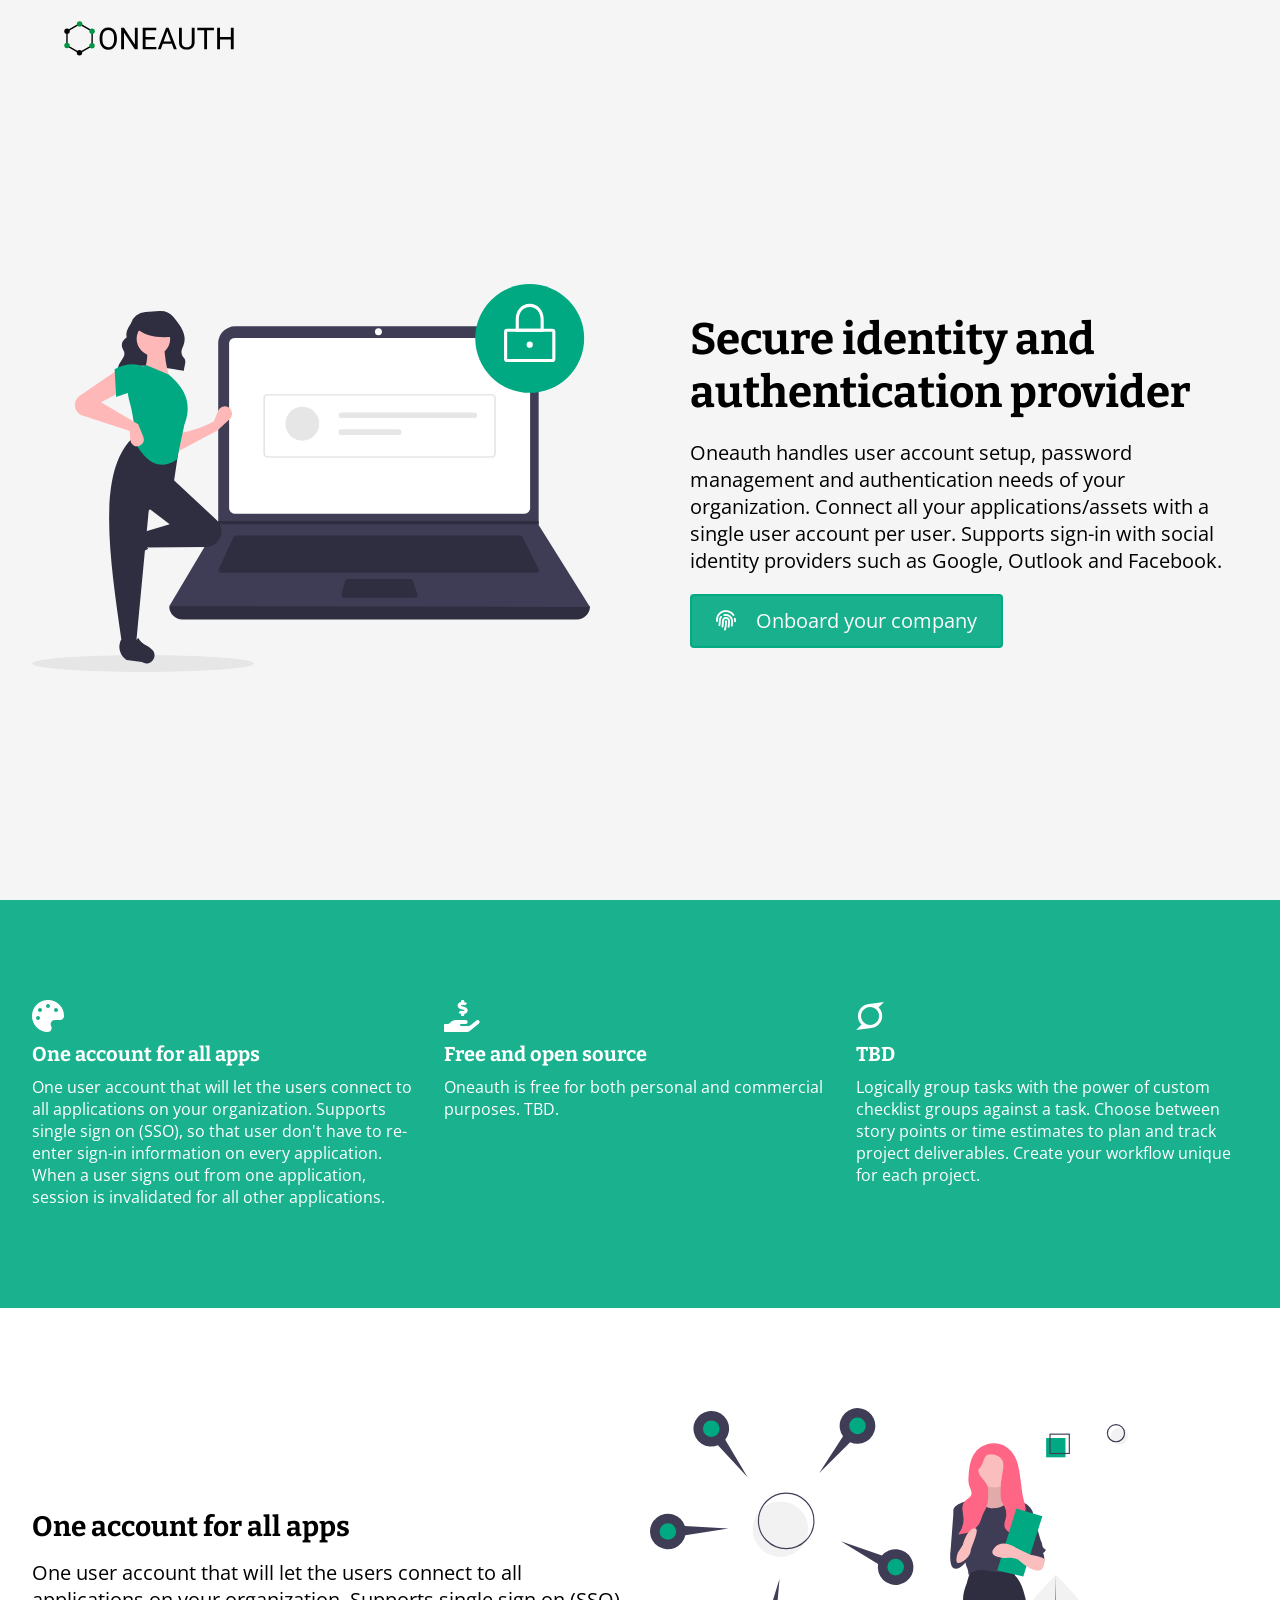
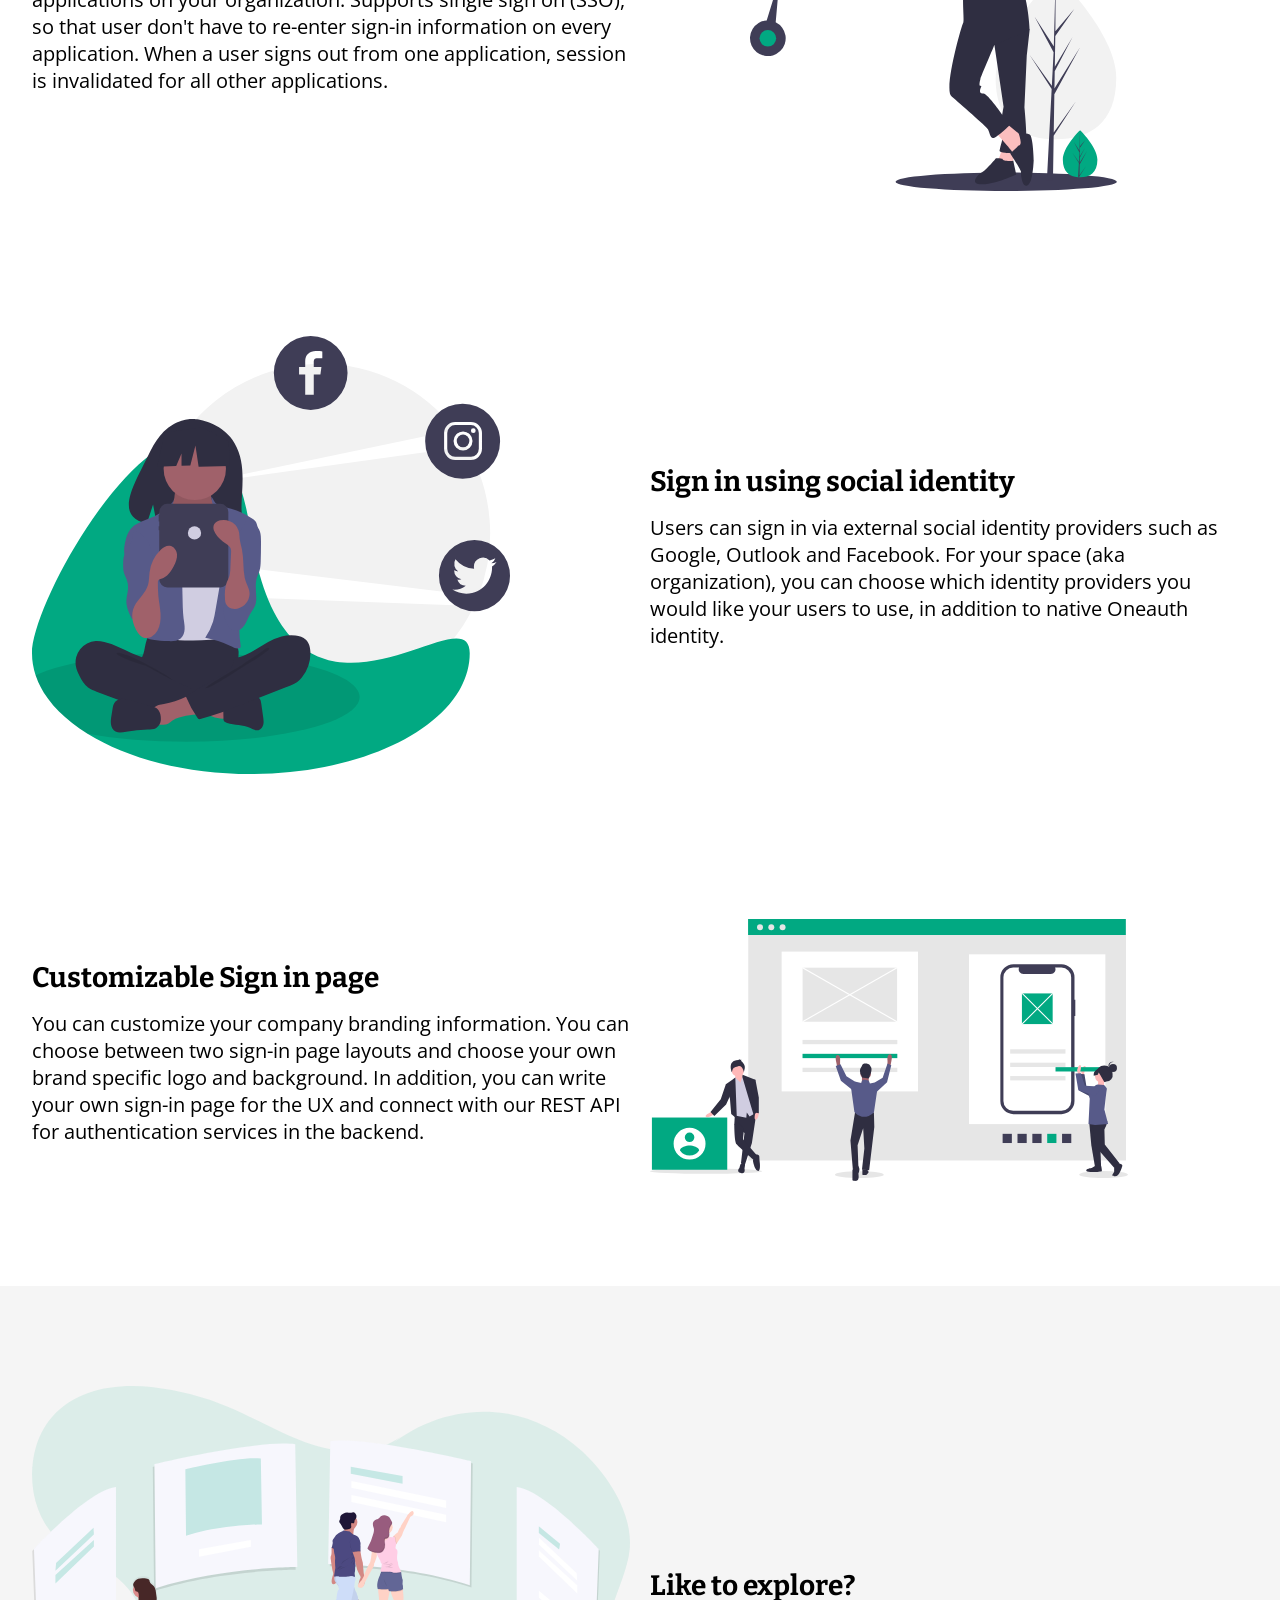
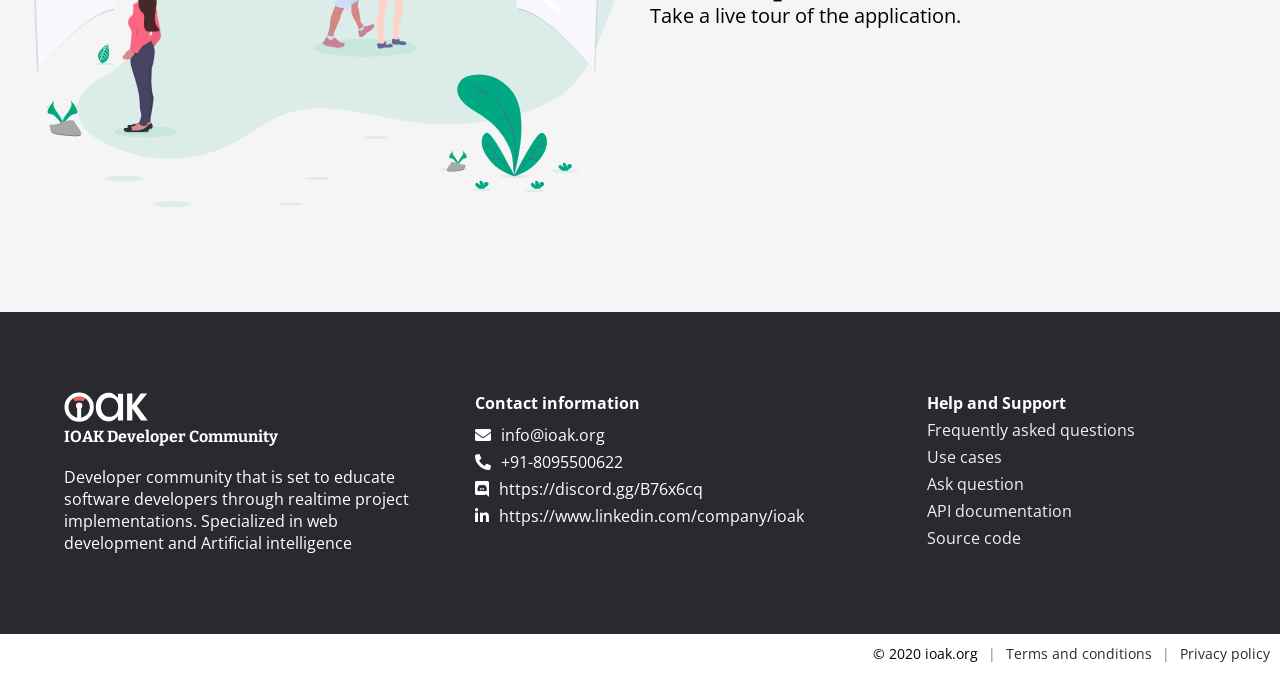
==== commit 0b5a5f55: "Updates" ====
--- a/index.html
+++ b/index.html
@@ -1,5 +1,5 @@
-<!DOCTYPE html><html lang="en"><head><meta charSet="utf-8"/><meta http-equiv="x-ua-compatible" content="ie=edge"/><meta name="viewport" content="width=device-width, initial-scale=1, shrink-to-fit=no"/><style data-href="/styles.045cbef30c7a32191347.css">@import url(https://fonts.googleapis.com/css?family=Roboto|Montserrat|Open+Sans|Open+Sans+Condensed:300&display=swap);
+<!DOCTYPE html><html lang="en"><head><meta charSet="utf-8"/><meta http-equiv="x-ua-compatible" content="ie=edge"/><meta name="viewport" content="width=device-width, initial-scale=1, shrink-to-fit=no"/><style data-href="/styles.fde2447f8ad2ee2241b8.css">@import url(https://fonts.googleapis.com/css?family=Roboto|Montserrat|Open+Sans|Open+Sans+Condensed:300&display=swap);@import url(https://fonts.googleapis.com/css2?family=Bitter:ital,wght@0,400;0,700;1,400&display=swap);
 /*!
  * Font Awesome Free 5.13.1 by @fontawesome - https://fontawesome.com
  * License - https://fontawesome.com/license/free (Icons: CC BY 4.0, Fonts: SIL OFL 1.1, Code: MIT License)
- */.fa,.fab,.fad,.fal,.far,.fas{-moz-osx-font-smoothing:grayscale;-webkit-font-smoothing:antialiased;display:inline-block;font-style:normal;font-variant:normal;text-rendering:auto;line-height:1}.fa-lg{font-size:1.33333em;line-height:.75em;vertical-align:-.0667em}.fa-xs{font-size:.75em}.fa-sm{font-size:.875em}.fa-1x{font-size:1em}.fa-2x{font-size:2em}.fa-3x{font-size:3em}.fa-4x{font-size:4em}.fa-5x{font-size:5em}.fa-6x{font-size:6em}.fa-7x{font-size:7em}.fa-8x{font-size:8em}.fa-9x{font-size:9em}.fa-10x{font-size:10em}.fa-fw{text-align:center;width:1.25em}.fa-ul{list-style-type:none;margin-left:2.5em;padding-left:0}.fa-ul>li{position:relative}.fa-li{left:-2em;position:absolute;text-align:center;width:2em;line-height:inherit}.fa-border{border:.08em solid #eee;border-radius:.1em;padding:.2em .25em .15em}.fa-pull-left{float:left}.fa-pull-right{float:right}.fa.fa-pull-left,.fab.fa-pull-left,.fal.fa-pull-left,.far.fa-pull-left,.fas.fa-pull-left{margin-right:.3em}.fa.fa-pull-right,.fab.fa-pull-right,.fal.fa-pull-right,.far.fa-pull-right,.fas.fa-pull-right{margin-left:.3em}.fa-spin{animation:fa-spin 2s linear infinite}.fa-pulse{animation:fa-spin 1s steps(8) infinite}@keyframes fa-spin{0%{transform:rotate(0deg)}to{transform:rotate(1turn)}}.fa-rotate-90{-ms-filter:"progid:DXImageTransform.Microsoft.BasicImage(rotation=1)";transform:rotate(90deg)}.fa-rotate-180{-ms-filter:"progid:DXImageTransform.Microsoft.BasicImage(rotation=2)";transform:rotate(180deg)}.fa-rotate-270{-ms-filter:"progid:DXImageTransform.Microsoft.BasicImage(rotation=3)";transform:rotate(270deg)}.fa-flip-horizontal{-ms-filter:"progid:DXImageTransform.Microsoft.BasicImage(rotation=0, mirror=1)";transform:scaleX(-1)}.fa-flip-vertical{transform:scaleY(-1)}.fa-flip-both,.fa-flip-horizontal.fa-flip-vertical,.fa-flip-vertical{-ms-filter:"progid:DXImageTransform.Microsoft.BasicImage(rotation=2, mirror=1)"}.fa-flip-both,.fa-flip-horizontal.fa-flip-vertical{transform:scale(-1)}:root .fa-flip-both,:root .fa-flip-horizontal,:root .fa-flip-vertical,:root .fa-rotate-90,:root .fa-rotate-180,:root .fa-rotate-270{-webkit-filter:none;filter:none}.fa-stack{display:inline-block;height:2em;line-height:2em;position:relative;vertical-align:middle;width:2.5em}.fa-stack-1x,.fa-stack-2x{left:0;position:absolute;text-align:center;width:100%}.fa-stack-1x{line-height:inherit}.fa-stack-2x{font-size:2em}.fa-inverse{color:#fff}.fa-500px:before{content:"\F26E"}.fa-accessible-icon:before{content:"\F368"}.fa-accusoft:before{content:"\F369"}.fa-acquisitions-incorporated:before{content:"\F6AF"}.fa-ad:before{content:"\F641"}.fa-address-book:before{content:"\F2B9"}.fa-address-card:before{content:"\F2BB"}.fa-adjust:before{content:"\F042"}.fa-adn:before{content:"\F170"}.fa-adobe:before{content:"\F778"}.fa-adversal:before{content:"\F36A"}.fa-affiliatetheme:before{content:"\F36B"}.fa-air-freshener:before{content:"\F5D0"}.fa-airbnb:before{content:"\F834"}.fa-algolia:before{content:"\F36C"}.fa-align-center:before{content:"\F037"}.fa-align-justify:before{content:"\F039"}.fa-align-left:before{content:"\F036"}.fa-align-right:before{content:"\F038"}.fa-alipay:before{content:"\F642"}.fa-allergies:before{content:"\F461"}.fa-amazon:before{content:"\F270"}.fa-amazon-pay:before{content:"\F42C"}.fa-ambulance:before{content:"\F0F9"}.fa-american-sign-language-interpreting:before{content:"\F2A3"}.fa-amilia:before{content:"\F36D"}.fa-anchor:before{content:"\F13D"}.fa-android:before{content:"\F17B"}.fa-angellist:before{content:"\F209"}.fa-angle-double-down:before{content:"\F103"}.fa-angle-double-left:before{content:"\F100"}.fa-angle-double-right:before{content:"\F101"}.fa-angle-double-up:before{content:"\F102"}.fa-angle-down:before{content:"\F107"}.fa-angle-left:before{content:"\F104"}.fa-angle-right:before{content:"\F105"}.fa-angle-up:before{content:"\F106"}.fa-angry:before{content:"\F556"}.fa-angrycreative:before{content:"\F36E"}.fa-angular:before{content:"\F420"}.fa-ankh:before{content:"\F644"}.fa-app-store:before{content:"\F36F"}.fa-app-store-ios:before{content:"\F370"}.fa-apper:before{content:"\F371"}.fa-apple:before{content:"\F179"}.fa-apple-alt:before{content:"\F5D1"}.fa-apple-pay:before{content:"\F415"}.fa-archive:before{content:"\F187"}.fa-archway:before{content:"\F557"}.fa-arrow-alt-circle-down:before{content:"\F358"}.fa-arrow-alt-circle-left:before{content:"\F359"}.fa-arrow-alt-circle-right:before{content:"\F35A"}.fa-arrow-alt-circle-up:before{content:"\F35B"}.fa-arrow-circle-down:before{content:"\F0AB"}.fa-arrow-circle-left:before{content:"\F0A8"}.fa-arrow-circle-right:before{content:"\F0A9"}.fa-arrow-circle-up:before{content:"\F0AA"}.fa-arrow-down:before{content:"\F063"}.fa-arrow-left:before{content:"\F060"}.fa-arrow-right:before{content:"\F061"}.fa-arrow-up:before{content:"\F062"}.fa-arrows-alt:before{content:"\F0B2"}.fa-arrows-alt-h:before{content:"\F337"}.fa-arrows-alt-v:before{content:"\F338"}.fa-artstation:before{content:"\F77A"}.fa-assistive-listening-systems:before{content:"\F2A2"}.fa-asterisk:before{content:"\F069"}.fa-asymmetrik:before{content:"\F372"}.fa-at:before{content:"\F1FA"}.fa-atlas:before{content:"\F558"}.fa-atlassian:before{content:"\F77B"}.fa-atom:before{content:"\F5D2"}.fa-audible:before{content:"\F373"}.fa-audio-description:before{content:"\F29E"}.fa-autoprefixer:before{content:"\F41C"}.fa-avianex:before{content:"\F374"}.fa-aviato:before{content:"\F421"}.fa-award:before{content:"\F559"}.fa-aws:before{content:"\F375"}.fa-baby:before{content:"\F77C"}.fa-baby-carriage:before{content:"\F77D"}.fa-backspace:before{content:"\F55A"}.fa-backward:before{content:"\F04A"}.fa-bacon:before{content:"\F7E5"}.fa-bacteria:before{content:"\F959"}.fa-bacterium:before{content:"\F95A"}.fa-bahai:before{content:"\F666"}.fa-balance-scale:before{content:"\F24E"}.fa-balance-scale-left:before{content:"\F515"}.fa-balance-scale-right:before{content:"\F516"}.fa-ban:before{content:"\F05E"}.fa-band-aid:before{content:"\F462"}.fa-bandcamp:before{content:"\F2D5"}.fa-barcode:before{content:"\F02A"}.fa-bars:before{content:"\F0C9"}.fa-baseball-ball:before{content:"\F433"}.fa-basketball-ball:before{content:"\F434"}.fa-bath:before{content:"\F2CD"}.fa-battery-empty:before{content:"\F244"}.fa-battery-full:before{content:"\F240"}.fa-battery-half:before{content:"\F242"}.fa-battery-quarter:before{content:"\F243"}.fa-battery-three-quarters:before{content:"\F241"}.fa-battle-net:before{content:"\F835"}.fa-bed:before{content:"\F236"}.fa-beer:before{content:"\F0FC"}.fa-behance:before{content:"\F1B4"}.fa-behance-square:before{content:"\F1B5"}.fa-bell:before{content:"\F0F3"}.fa-bell-slash:before{content:"\F1F6"}.fa-bezier-curve:before{content:"\F55B"}.fa-bible:before{content:"\F647"}.fa-bicycle:before{content:"\F206"}.fa-biking:before{content:"\F84A"}.fa-bimobject:before{content:"\F378"}.fa-binoculars:before{content:"\F1E5"}.fa-biohazard:before{content:"\F780"}.fa-birthday-cake:before{content:"\F1FD"}.fa-bitbucket:before{content:"\F171"}.fa-bitcoin:before{content:"\F379"}.fa-bity:before{content:"\F37A"}.fa-black-tie:before{content:"\F27E"}.fa-blackberry:before{content:"\F37B"}.fa-blender:before{content:"\F517"}.fa-blender-phone:before{content:"\F6B6"}.fa-blind:before{content:"\F29D"}.fa-blog:before{content:"\F781"}.fa-blogger:before{content:"\F37C"}.fa-blogger-b:before{content:"\F37D"}.fa-bluetooth:before{content:"\F293"}.fa-bluetooth-b:before{content:"\F294"}.fa-bold:before{content:"\F032"}.fa-bolt:before{content:"\F0E7"}.fa-bomb:before{content:"\F1E2"}.fa-bone:before{content:"\F5D7"}.fa-bong:before{content:"\F55C"}.fa-book:before{content:"\F02D"}.fa-book-dead:before{content:"\F6B7"}.fa-book-medical:before{content:"\F7E6"}.fa-book-open:before{content:"\F518"}.fa-book-reader:before{content:"\F5DA"}.fa-bookmark:before{content:"\F02E"}.fa-bootstrap:before{content:"\F836"}.fa-border-all:before{content:"\F84C"}.fa-border-none:before{content:"\F850"}.fa-border-style:before{content:"\F853"}.fa-bowling-ball:before{content:"\F436"}.fa-box:before{content:"\F466"}.fa-box-open:before{content:"\F49E"}.fa-box-tissue:before{content:"\F95B"}.fa-boxes:before{content:"\F468"}.fa-braille:before{content:"\F2A1"}.fa-brain:before{content:"\F5DC"}.fa-bread-slice:before{content:"\F7EC"}.fa-briefcase:before{content:"\F0B1"}.fa-briefcase-medical:before{content:"\F469"}.fa-broadcast-tower:before{content:"\F519"}.fa-broom:before{content:"\F51A"}.fa-brush:before{content:"\F55D"}.fa-btc:before{content:"\F15A"}.fa-buffer:before{content:"\F837"}.fa-bug:before{content:"\F188"}.fa-building:before{content:"\F1AD"}.fa-bullhorn:before{content:"\F0A1"}.fa-bullseye:before{content:"\F140"}.fa-burn:before{content:"\F46A"}.fa-buromobelexperte:before{content:"\F37F"}.fa-bus:before{content:"\F207"}.fa-bus-alt:before{content:"\F55E"}.fa-business-time:before{content:"\F64A"}.fa-buy-n-large:before{content:"\F8A6"}.fa-buysellads:before{content:"\F20D"}.fa-calculator:before{content:"\F1EC"}.fa-calendar:before{content:"\F133"}.fa-calendar-alt:before{content:"\F073"}.fa-calendar-check:before{content:"\F274"}.fa-calendar-day:before{content:"\F783"}.fa-calendar-minus:before{content:"\F272"}.fa-calendar-plus:before{content:"\F271"}.fa-calendar-times:before{content:"\F273"}.fa-calendar-week:before{content:"\F784"}.fa-camera:before{content:"\F030"}.fa-camera-retro:before{content:"\F083"}.fa-campground:before{content:"\F6BB"}.fa-canadian-maple-leaf:before{content:"\F785"}.fa-candy-cane:before{content:"\F786"}.fa-cannabis:before{content:"\F55F"}.fa-capsules:before{content:"\F46B"}.fa-car:before{content:"\F1B9"}.fa-car-alt:before{content:"\F5DE"}.fa-car-battery:before{content:"\F5DF"}.fa-car-crash:before{content:"\F5E1"}.fa-car-side:before{content:"\F5E4"}.fa-caravan:before{content:"\F8FF"}.fa-caret-down:before{content:"\F0D7"}.fa-caret-left:before{content:"\F0D9"}.fa-caret-right:before{content:"\F0DA"}.fa-caret-square-down:before{content:"\F150"}.fa-caret-square-left:before{content:"\F191"}.fa-caret-square-right:before{content:"\F152"}.fa-caret-square-up:before{content:"\F151"}.fa-caret-up:before{content:"\F0D8"}.fa-carrot:before{content:"\F787"}.fa-cart-arrow-down:before{content:"\F218"}.fa-cart-plus:before{content:"\F217"}.fa-cash-register:before{content:"\F788"}.fa-cat:before{content:"\F6BE"}.fa-cc-amazon-pay:before{content:"\F42D"}.fa-cc-amex:before{content:"\F1F3"}.fa-cc-apple-pay:before{content:"\F416"}.fa-cc-diners-club:before{content:"\F24C"}.fa-cc-discover:before{content:"\F1F2"}.fa-cc-jcb:before{content:"\F24B"}.fa-cc-mastercard:before{content:"\F1F1"}.fa-cc-paypal:before{content:"\F1F4"}.fa-cc-stripe:before{content:"\F1F5"}.fa-cc-visa:before{content:"\F1F0"}.fa-centercode:before{content:"\F380"}.fa-centos:before{content:"\F789"}.fa-certificate:before{content:"\F0A3"}.fa-chair:before{content:"\F6C0"}.fa-chalkboard:before{content:"\F51B"}.fa-chalkboard-teacher:before{content:"\F51C"}.fa-charging-station:before{content:"\F5E7"}.fa-chart-area:before{content:"\F1FE"}.fa-chart-bar:before{content:"\F080"}.fa-chart-line:before{content:"\F201"}.fa-chart-pie:before{content:"\F200"}.fa-check:before{content:"\F00C"}.fa-check-circle:before{content:"\F058"}.fa-check-double:before{content:"\F560"}.fa-check-square:before{content:"\F14A"}.fa-cheese:before{content:"\F7EF"}.fa-chess:before{content:"\F439"}.fa-chess-bishop:before{content:"\F43A"}.fa-chess-board:before{content:"\F43C"}.fa-chess-king:before{content:"\F43F"}.fa-chess-knight:before{content:"\F441"}.fa-chess-pawn:before{content:"\F443"}.fa-chess-queen:before{content:"\F445"}.fa-chess-rook:before{content:"\F447"}.fa-chevron-circle-down:before{content:"\F13A"}.fa-chevron-circle-left:before{content:"\F137"}.fa-chevron-circle-right:before{content:"\F138"}.fa-chevron-circle-up:before{content:"\F139"}.fa-chevron-down:before{content:"\F078"}.fa-chevron-left:before{content:"\F053"}.fa-chevron-right:before{content:"\F054"}.fa-chevron-up:before{content:"\F077"}.fa-child:before{content:"\F1AE"}.fa-chrome:before{content:"\F268"}.fa-chromecast:before{content:"\F838"}.fa-church:before{content:"\F51D"}.fa-circle:before{content:"\F111"}.fa-circle-notch:before{content:"\F1CE"}.fa-city:before{content:"\F64F"}.fa-clinic-medical:before{content:"\F7F2"}.fa-clipboard:before{content:"\F328"}.fa-clipboard-check:before{content:"\F46C"}.fa-clipboard-list:before{content:"\F46D"}.fa-clock:before{content:"\F017"}.fa-clone:before{content:"\F24D"}.fa-closed-captioning:before{content:"\F20A"}.fa-cloud:before{content:"\F0C2"}.fa-cloud-download-alt:before{content:"\F381"}.fa-cloud-meatball:before{content:"\F73B"}.fa-cloud-moon:before{content:"\F6C3"}.fa-cloud-moon-rain:before{content:"\F73C"}.fa-cloud-rain:before{content:"\F73D"}.fa-cloud-showers-heavy:before{content:"\F740"}.fa-cloud-sun:before{content:"\F6C4"}.fa-cloud-sun-rain:before{content:"\F743"}.fa-cloud-upload-alt:before{content:"\F382"}.fa-cloudscale:before{content:"\F383"}.fa-cloudsmith:before{content:"\F384"}.fa-cloudversify:before{content:"\F385"}.fa-cocktail:before{content:"\F561"}.fa-code:before{content:"\F121"}.fa-code-branch:before{content:"\F126"}.fa-codepen:before{content:"\F1CB"}.fa-codiepie:before{content:"\F284"}.fa-coffee:before{content:"\F0F4"}.fa-cog:before{content:"\F013"}.fa-cogs:before{content:"\F085"}.fa-coins:before{content:"\F51E"}.fa-columns:before{content:"\F0DB"}.fa-comment:before{content:"\F075"}.fa-comment-alt:before{content:"\F27A"}.fa-comment-dollar:before{content:"\F651"}.fa-comment-dots:before{content:"\F4AD"}.fa-comment-medical:before{content:"\F7F5"}.fa-comment-slash:before{content:"\F4B3"}.fa-comments:before{content:"\F086"}.fa-comments-dollar:before{content:"\F653"}.fa-compact-disc:before{content:"\F51F"}.fa-compass:before{content:"\F14E"}.fa-compress:before{content:"\F066"}.fa-compress-alt:before{content:"\F422"}.fa-compress-arrows-alt:before{content:"\F78C"}.fa-concierge-bell:before{content:"\F562"}.fa-confluence:before{content:"\F78D"}.fa-connectdevelop:before{content:"\F20E"}.fa-contao:before{content:"\F26D"}.fa-cookie:before{content:"\F563"}.fa-cookie-bite:before{content:"\F564"}.fa-copy:before{content:"\F0C5"}.fa-copyright:before{content:"\F1F9"}.fa-cotton-bureau:before{content:"\F89E"}.fa-couch:before{content:"\F4B8"}.fa-cpanel:before{content:"\F388"}.fa-creative-commons:before{content:"\F25E"}.fa-creative-commons-by:before{content:"\F4E7"}.fa-creative-commons-nc:before{content:"\F4E8"}.fa-creative-commons-nc-eu:before{content:"\F4E9"}.fa-creative-commons-nc-jp:before{content:"\F4EA"}.fa-creative-commons-nd:before{content:"\F4EB"}.fa-creative-commons-pd:before{content:"\F4EC"}.fa-creative-commons-pd-alt:before{content:"\F4ED"}.fa-creative-commons-remix:before{content:"\F4EE"}.fa-creative-commons-sa:before{content:"\F4EF"}.fa-creative-commons-sampling:before{content:"\F4F0"}.fa-creative-commons-sampling-plus:before{content:"\F4F1"}.fa-creative-commons-share:before{content:"\F4F2"}.fa-creative-commons-zero:before{content:"\F4F3"}.fa-credit-card:before{content:"\F09D"}.fa-critical-role:before{content:"\F6C9"}.fa-crop:before{content:"\F125"}.fa-crop-alt:before{content:"\F565"}.fa-cross:before{content:"\F654"}.fa-crosshairs:before{content:"\F05B"}.fa-crow:before{content:"\F520"}.fa-crown:before{content:"\F521"}.fa-crutch:before{content:"\F7F7"}.fa-css3:before{content:"\F13C"}.fa-css3-alt:before{content:"\F38B"}.fa-cube:before{content:"\F1B2"}.fa-cubes:before{content:"\F1B3"}.fa-cut:before{content:"\F0C4"}.fa-cuttlefish:before{content:"\F38C"}.fa-d-and-d:before{content:"\F38D"}.fa-d-and-d-beyond:before{content:"\F6CA"}.fa-dailymotion:before{content:"\F952"}.fa-dashcube:before{content:"\F210"}.fa-database:before{content:"\F1C0"}.fa-deaf:before{content:"\F2A4"}.fa-deezer:before{content:"\F977"}.fa-delicious:before{content:"\F1A5"}.fa-democrat:before{content:"\F747"}.fa-deploydog:before{content:"\F38E"}.fa-deskpro:before{content:"\F38F"}.fa-desktop:before{content:"\F108"}.fa-dev:before{content:"\F6CC"}.fa-deviantart:before{content:"\F1BD"}.fa-dharmachakra:before{content:"\F655"}.fa-dhl:before{content:"\F790"}.fa-diagnoses:before{content:"\F470"}.fa-diaspora:before{content:"\F791"}.fa-dice:before{content:"\F522"}.fa-dice-d20:before{content:"\F6CF"}.fa-dice-d6:before{content:"\F6D1"}.fa-dice-five:before{content:"\F523"}.fa-dice-four:before{content:"\F524"}.fa-dice-one:before{content:"\F525"}.fa-dice-six:before{content:"\F526"}.fa-dice-three:before{content:"\F527"}.fa-dice-two:before{content:"\F528"}.fa-digg:before{content:"\F1A6"}.fa-digital-ocean:before{content:"\F391"}.fa-digital-tachograph:before{content:"\F566"}.fa-directions:before{content:"\F5EB"}.fa-discord:before{content:"\F392"}.fa-discourse:before{content:"\F393"}.fa-disease:before{content:"\F7FA"}.fa-divide:before{content:"\F529"}.fa-dizzy:before{content:"\F567"}.fa-dna:before{content:"\F471"}.fa-dochub:before{content:"\F394"}.fa-docker:before{content:"\F395"}.fa-dog:before{content:"\F6D3"}.fa-dollar-sign:before{content:"\F155"}.fa-dolly:before{content:"\F472"}.fa-dolly-flatbed:before{content:"\F474"}.fa-donate:before{content:"\F4B9"}.fa-door-closed:before{content:"\F52A"}.fa-door-open:before{content:"\F52B"}.fa-dot-circle:before{content:"\F192"}.fa-dove:before{content:"\F4BA"}.fa-download:before{content:"\F019"}.fa-draft2digital:before{content:"\F396"}.fa-drafting-compass:before{content:"\F568"}.fa-dragon:before{content:"\F6D5"}.fa-draw-polygon:before{content:"\F5EE"}.fa-dribbble:before{content:"\F17D"}.fa-dribbble-square:before{content:"\F397"}.fa-dropbox:before{content:"\F16B"}.fa-drum:before{content:"\F569"}.fa-drum-steelpan:before{content:"\F56A"}.fa-drumstick-bite:before{content:"\F6D7"}.fa-drupal:before{content:"\F1A9"}.fa-dumbbell:before{content:"\F44B"}.fa-dumpster:before{content:"\F793"}.fa-dumpster-fire:before{content:"\F794"}.fa-dungeon:before{content:"\F6D9"}.fa-dyalog:before{content:"\F399"}.fa-earlybirds:before{content:"\F39A"}.fa-ebay:before{content:"\F4F4"}.fa-edge:before{content:"\F282"}.fa-edge-legacy:before{content:"\F978"}.fa-edit:before{content:"\F044"}.fa-egg:before{content:"\F7FB"}.fa-eject:before{content:"\F052"}.fa-elementor:before{content:"\F430"}.fa-ellipsis-h:before{content:"\F141"}.fa-ellipsis-v:before{content:"\F142"}.fa-ello:before{content:"\F5F1"}.fa-ember:before{content:"\F423"}.fa-empire:before{content:"\F1D1"}.fa-envelope:before{content:"\F0E0"}.fa-envelope-open:before{content:"\F2B6"}.fa-envelope-open-text:before{content:"\F658"}.fa-envelope-square:before{content:"\F199"}.fa-envira:before{content:"\F299"}.fa-equals:before{content:"\F52C"}.fa-eraser:before{content:"\F12D"}.fa-erlang:before{content:"\F39D"}.fa-ethereum:before{content:"\F42E"}.fa-ethernet:before{content:"\F796"}.fa-etsy:before{content:"\F2D7"}.fa-euro-sign:before{content:"\F153"}.fa-evernote:before{content:"\F839"}.fa-exchange-alt:before{content:"\F362"}.fa-exclamation:before{content:"\F12A"}.fa-exclamation-circle:before{content:"\F06A"}.fa-exclamation-triangle:before{content:"\F071"}.fa-expand:before{content:"\F065"}.fa-expand-alt:before{content:"\F424"}.fa-expand-arrows-alt:before{content:"\F31E"}.fa-expeditedssl:before{content:"\F23E"}.fa-external-link-alt:before{content:"\F35D"}.fa-external-link-square-alt:before{content:"\F360"}.fa-eye:before{content:"\F06E"}.fa-eye-dropper:before{content:"\F1FB"}.fa-eye-slash:before{content:"\F070"}.fa-facebook:before{content:"\F09A"}.fa-facebook-f:before{content:"\F39E"}.fa-facebook-messenger:before{content:"\F39F"}.fa-facebook-square:before{content:"\F082"}.fa-fan:before{content:"\F863"}.fa-fantasy-flight-games:before{content:"\F6DC"}.fa-fast-backward:before{content:"\F049"}.fa-fast-forward:before{content:"\F050"}.fa-faucet:before{content:"\F905"}.fa-fax:before{content:"\F1AC"}.fa-feather:before{content:"\F52D"}.fa-feather-alt:before{content:"\F56B"}.fa-fedex:before{content:"\F797"}.fa-fedora:before{content:"\F798"}.fa-female:before{content:"\F182"}.fa-fighter-jet:before{content:"\F0FB"}.fa-figma:before{content:"\F799"}.fa-file:before{content:"\F15B"}.fa-file-alt:before{content:"\F15C"}.fa-file-archive:before{content:"\F1C6"}.fa-file-audio:before{content:"\F1C7"}.fa-file-code:before{content:"\F1C9"}.fa-file-contract:before{content:"\F56C"}.fa-file-csv:before{content:"\F6DD"}.fa-file-download:before{content:"\F56D"}.fa-file-excel:before{content:"\F1C3"}.fa-file-export:before{content:"\F56E"}.fa-file-image:before{content:"\F1C5"}.fa-file-import:before{content:"\F56F"}.fa-file-invoice:before{content:"\F570"}.fa-file-invoice-dollar:before{content:"\F571"}.fa-file-medical:before{content:"\F477"}.fa-file-medical-alt:before{content:"\F478"}.fa-file-pdf:before{content:"\F1C1"}.fa-file-powerpoint:before{content:"\F1C4"}.fa-file-prescription:before{content:"\F572"}.fa-file-signature:before{content:"\F573"}.fa-file-upload:before{content:"\F574"}.fa-file-video:before{content:"\F1C8"}.fa-file-word:before{content:"\F1C2"}.fa-fill:before{content:"\F575"}.fa-fill-drip:before{content:"\F576"}.fa-film:before{content:"\F008"}.fa-filter:before{content:"\F0B0"}.fa-fingerprint:before{content:"\F577"}.fa-fire:before{content:"\F06D"}.fa-fire-alt:before{content:"\F7E4"}.fa-fire-extinguisher:before{content:"\F134"}.fa-firefox:before{content:"\F269"}.fa-firefox-browser:before{content:"\F907"}.fa-first-aid:before{content:"\F479"}.fa-first-order:before{content:"\F2B0"}.fa-first-order-alt:before{content:"\F50A"}.fa-firstdraft:before{content:"\F3A1"}.fa-fish:before{content:"\F578"}.fa-fist-raised:before{content:"\F6DE"}.fa-flag:before{content:"\F024"}.fa-flag-checkered:before{content:"\F11E"}.fa-flag-usa:before{content:"\F74D"}.fa-flask:before{content:"\F0C3"}.fa-flickr:before{content:"\F16E"}.fa-flipboard:before{content:"\F44D"}.fa-flushed:before{content:"\F579"}.fa-fly:before{content:"\F417"}.fa-folder:before{content:"\F07B"}.fa-folder-minus:before{content:"\F65D"}.fa-folder-open:before{content:"\F07C"}.fa-folder-plus:before{content:"\F65E"}.fa-font:before{content:"\F031"}.fa-font-awesome:before{content:"\F2B4"}.fa-font-awesome-alt:before{content:"\F35C"}.fa-font-awesome-flag:before{content:"\F425"}.fa-font-awesome-logo-full:before{content:"\F4E6"}.fa-fonticons:before{content:"\F280"}.fa-fonticons-fi:before{content:"\F3A2"}.fa-football-ball:before{content:"\F44E"}.fa-fort-awesome:before{content:"\F286"}.fa-fort-awesome-alt:before{content:"\F3A3"}.fa-forumbee:before{content:"\F211"}.fa-forward:before{content:"\F04E"}.fa-foursquare:before{content:"\F180"}.fa-free-code-camp:before{content:"\F2C5"}.fa-freebsd:before{content:"\F3A4"}.fa-frog:before{content:"\F52E"}.fa-frown:before{content:"\F119"}.fa-frown-open:before{content:"\F57A"}.fa-fulcrum:before{content:"\F50B"}.fa-funnel-dollar:before{content:"\F662"}.fa-futbol:before{content:"\F1E3"}.fa-galactic-republic:before{content:"\F50C"}.fa-galactic-senate:before{content:"\F50D"}.fa-gamepad:before{content:"\F11B"}.fa-gas-pump:before{content:"\F52F"}.fa-gavel:before{content:"\F0E3"}.fa-gem:before{content:"\F3A5"}.fa-genderless:before{content:"\F22D"}.fa-get-pocket:before{content:"\F265"}.fa-gg:before{content:"\F260"}.fa-gg-circle:before{content:"\F261"}.fa-ghost:before{content:"\F6E2"}.fa-gift:before{content:"\F06B"}.fa-gifts:before{content:"\F79C"}.fa-git:before{content:"\F1D3"}.fa-git-alt:before{content:"\F841"}.fa-git-square:before{content:"\F1D2"}.fa-github:before{content:"\F09B"}.fa-github-alt:before{content:"\F113"}.fa-github-square:before{content:"\F092"}.fa-gitkraken:before{content:"\F3A6"}.fa-gitlab:before{content:"\F296"}.fa-gitter:before{content:"\F426"}.fa-glass-cheers:before{content:"\F79F"}.fa-glass-martini:before{content:"\F000"}.fa-glass-martini-alt:before{content:"\F57B"}.fa-glass-whiskey:before{content:"\F7A0"}.fa-glasses:before{content:"\F530"}.fa-glide:before{content:"\F2A5"}.fa-glide-g:before{content:"\F2A6"}.fa-globe:before{content:"\F0AC"}.fa-globe-africa:before{content:"\F57C"}.fa-globe-americas:before{content:"\F57D"}.fa-globe-asia:before{content:"\F57E"}.fa-globe-europe:before{content:"\F7A2"}.fa-gofore:before{content:"\F3A7"}.fa-golf-ball:before{content:"\F450"}.fa-goodreads:before{content:"\F3A8"}.fa-goodreads-g:before{content:"\F3A9"}.fa-google:before{content:"\F1A0"}.fa-google-drive:before{content:"\F3AA"}.fa-google-pay:before{content:"\F979"}.fa-google-play:before{content:"\F3AB"}.fa-google-plus:before{content:"\F2B3"}.fa-google-plus-g:before{content:"\F0D5"}.fa-google-plus-square:before{content:"\F0D4"}.fa-google-wallet:before{content:"\F1EE"}.fa-gopuram:before{content:"\F664"}.fa-graduation-cap:before{content:"\F19D"}.fa-gratipay:before{content:"\F184"}.fa-grav:before{content:"\F2D6"}.fa-greater-than:before{content:"\F531"}.fa-greater-than-equal:before{content:"\F532"}.fa-grimace:before{content:"\F57F"}.fa-grin:before{content:"\F580"}.fa-grin-alt:before{content:"\F581"}.fa-grin-beam:before{content:"\F582"}.fa-grin-beam-sweat:before{content:"\F583"}.fa-grin-hearts:before{content:"\F584"}.fa-grin-squint:before{content:"\F585"}.fa-grin-squint-tears:before{content:"\F586"}.fa-grin-stars:before{content:"\F587"}.fa-grin-tears:before{content:"\F588"}.fa-grin-tongue:before{content:"\F589"}.fa-grin-tongue-squint:before{content:"\F58A"}.fa-grin-tongue-wink:before{content:"\F58B"}.fa-grin-wink:before{content:"\F58C"}.fa-grip-horizontal:before{content:"\F58D"}.fa-grip-lines:before{content:"\F7A4"}.fa-grip-lines-vertical:before{content:"\F7A5"}.fa-grip-vertical:before{content:"\F58E"}.fa-gripfire:before{content:"\F3AC"}.fa-grunt:before{content:"\F3AD"}.fa-guitar:before{content:"\F7A6"}.fa-gulp:before{content:"\F3AE"}.fa-h-square:before{content:"\F0FD"}.fa-hacker-news:before{content:"\F1D4"}.fa-hacker-news-square:before{content:"\F3AF"}.fa-hackerrank:before{content:"\F5F7"}.fa-hamburger:before{content:"\F805"}.fa-hammer:before{content:"\F6E3"}.fa-hamsa:before{content:"\F665"}.fa-hand-holding:before{content:"\F4BD"}.fa-hand-holding-heart:before{content:"\F4BE"}.fa-hand-holding-medical:before{content:"\F95C"}.fa-hand-holding-usd:before{content:"\F4C0"}.fa-hand-holding-water:before{content:"\F4C1"}.fa-hand-lizard:before{content:"\F258"}.fa-hand-middle-finger:before{content:"\F806"}.fa-hand-paper:before{content:"\F256"}.fa-hand-peace:before{content:"\F25B"}.fa-hand-point-down:before{content:"\F0A7"}.fa-hand-point-left:before{content:"\F0A5"}.fa-hand-point-right:before{content:"\F0A4"}.fa-hand-point-up:before{content:"\F0A6"}.fa-hand-pointer:before{content:"\F25A"}.fa-hand-rock:before{content:"\F255"}.fa-hand-scissors:before{content:"\F257"}.fa-hand-sparkles:before{content:"\F95D"}.fa-hand-spock:before{content:"\F259"}.fa-hands:before{content:"\F4C2"}.fa-hands-helping:before{content:"\F4C4"}.fa-hands-wash:before{content:"\F95E"}.fa-handshake:before{content:"\F2B5"}.fa-handshake-alt-slash:before{content:"\F95F"}.fa-handshake-slash:before{content:"\F960"}.fa-hanukiah:before{content:"\F6E6"}.fa-hard-hat:before{content:"\F807"}.fa-hashtag:before{content:"\F292"}.fa-hat-cowboy:before{content:"\F8C0"}.fa-hat-cowboy-side:before{content:"\F8C1"}.fa-hat-wizard:before{content:"\F6E8"}.fa-hdd:before{content:"\F0A0"}.fa-head-side-cough:before{content:"\F961"}.fa-head-side-cough-slash:before{content:"\F962"}.fa-head-side-mask:before{content:"\F963"}.fa-head-side-virus:before{content:"\F964"}.fa-heading:before{content:"\F1DC"}.fa-headphones:before{content:"\F025"}.fa-headphones-alt:before{content:"\F58F"}.fa-headset:before{content:"\F590"}.fa-heart:before{content:"\F004"}.fa-heart-broken:before{content:"\F7A9"}.fa-heartbeat:before{content:"\F21E"}.fa-helicopter:before{content:"\F533"}.fa-highlighter:before{content:"\F591"}.fa-hiking:before{content:"\F6EC"}.fa-hippo:before{content:"\F6ED"}.fa-hips:before{content:"\F452"}.fa-hire-a-helper:before{content:"\F3B0"}.fa-history:before{content:"\F1DA"}.fa-hockey-puck:before{content:"\F453"}.fa-holly-berry:before{content:"\F7AA"}.fa-home:before{content:"\F015"}.fa-hooli:before{content:"\F427"}.fa-hornbill:before{content:"\F592"}.fa-horse:before{content:"\F6F0"}.fa-horse-head:before{content:"\F7AB"}.fa-hospital:before{content:"\F0F8"}.fa-hospital-alt:before{content:"\F47D"}.fa-hospital-symbol:before{content:"\F47E"}.fa-hospital-user:before{content:"\F80D"}.fa-hot-tub:before{content:"\F593"}.fa-hotdog:before{content:"\F80F"}.fa-hotel:before{content:"\F594"}.fa-hotjar:before{content:"\F3B1"}.fa-hourglass:before{content:"\F254"}.fa-hourglass-end:before{content:"\F253"}.fa-hourglass-half:before{content:"\F252"}.fa-hourglass-start:before{content:"\F251"}.fa-house-damage:before{content:"\F6F1"}.fa-house-user:before{content:"\F965"}.fa-houzz:before{content:"\F27C"}.fa-hryvnia:before{content:"\F6F2"}.fa-html5:before{content:"\F13B"}.fa-hubspot:before{content:"\F3B2"}.fa-i-cursor:before{content:"\F246"}.fa-ice-cream:before{content:"\F810"}.fa-icicles:before{content:"\F7AD"}.fa-icons:before{content:"\F86D"}.fa-id-badge:before{content:"\F2C1"}.fa-id-card:before{content:"\F2C2"}.fa-id-card-alt:before{content:"\F47F"}.fa-ideal:before{content:"\F913"}.fa-igloo:before{content:"\F7AE"}.fa-image:before{content:"\F03E"}.fa-images:before{content:"\F302"}.fa-imdb:before{content:"\F2D8"}.fa-inbox:before{content:"\F01C"}.fa-indent:before{content:"\F03C"}.fa-industry:before{content:"\F275"}.fa-infinity:before{content:"\F534"}.fa-info:before{content:"\F129"}.fa-info-circle:before{content:"\F05A"}.fa-instagram:before{content:"\F16D"}.fa-instagram-square:before{content:"\F955"}.fa-intercom:before{content:"\F7AF"}.fa-internet-explorer:before{content:"\F26B"}.fa-invision:before{content:"\F7B0"}.fa-ioxhost:before{content:"\F208"}.fa-italic:before{content:"\F033"}.fa-itch-io:before{content:"\F83A"}.fa-itunes:before{content:"\F3B4"}.fa-itunes-note:before{content:"\F3B5"}.fa-java:before{content:"\F4E4"}.fa-jedi:before{content:"\F669"}.fa-jedi-order:before{content:"\F50E"}.fa-jenkins:before{content:"\F3B6"}.fa-jira:before{content:"\F7B1"}.fa-joget:before{content:"\F3B7"}.fa-joint:before{content:"\F595"}.fa-joomla:before{content:"\F1AA"}.fa-journal-whills:before{content:"\F66A"}.fa-js:before{content:"\F3B8"}.fa-js-square:before{content:"\F3B9"}.fa-jsfiddle:before{content:"\F1CC"}.fa-kaaba:before{content:"\F66B"}.fa-kaggle:before{content:"\F5FA"}.fa-key:before{content:"\F084"}.fa-keybase:before{content:"\F4F5"}.fa-keyboard:before{content:"\F11C"}.fa-keycdn:before{content:"\F3BA"}.fa-khanda:before{content:"\F66D"}.fa-kickstarter:before{content:"\F3BB"}.fa-kickstarter-k:before{content:"\F3BC"}.fa-kiss:before{content:"\F596"}.fa-kiss-beam:before{content:"\F597"}.fa-kiss-wink-heart:before{content:"\F598"}.fa-kiwi-bird:before{content:"\F535"}.fa-korvue:before{content:"\F42F"}.fa-landmark:before{content:"\F66F"}.fa-language:before{content:"\F1AB"}.fa-laptop:before{content:"\F109"}.fa-laptop-code:before{content:"\F5FC"}.fa-laptop-house:before{content:"\F966"}.fa-laptop-medical:before{content:"\F812"}.fa-laravel:before{content:"\F3BD"}.fa-lastfm:before{content:"\F202"}.fa-lastfm-square:before{content:"\F203"}.fa-laugh:before{content:"\F599"}.fa-laugh-beam:before{content:"\F59A"}.fa-laugh-squint:before{content:"\F59B"}.fa-laugh-wink:before{content:"\F59C"}.fa-layer-group:before{content:"\F5FD"}.fa-leaf:before{content:"\F06C"}.fa-leanpub:before{content:"\F212"}.fa-lemon:before{content:"\F094"}.fa-less:before{content:"\F41D"}.fa-less-than:before{content:"\F536"}.fa-less-than-equal:before{content:"\F537"}.fa-level-down-alt:before{content:"\F3BE"}.fa-level-up-alt:before{content:"\F3BF"}.fa-life-ring:before{content:"\F1CD"}.fa-lightbulb:before{content:"\F0EB"}.fa-line:before{content:"\F3C0"}.fa-link:before{content:"\F0C1"}.fa-linkedin:before{content:"\F08C"}.fa-linkedin-in:before{content:"\F0E1"}.fa-linode:before{content:"\F2B8"}.fa-linux:before{content:"\F17C"}.fa-lira-sign:before{content:"\F195"}.fa-list:before{content:"\F03A"}.fa-list-alt:before{content:"\F022"}.fa-list-ol:before{content:"\F0CB"}.fa-list-ul:before{content:"\F0CA"}.fa-location-arrow:before{content:"\F124"}.fa-lock:before{content:"\F023"}.fa-lock-open:before{content:"\F3C1"}.fa-long-arrow-alt-down:before{content:"\F309"}.fa-long-arrow-alt-left:before{content:"\F30A"}.fa-long-arrow-alt-right:before{content:"\F30B"}.fa-long-arrow-alt-up:before{content:"\F30C"}.fa-low-vision:before{content:"\F2A8"}.fa-luggage-cart:before{content:"\F59D"}.fa-lungs:before{content:"\F604"}.fa-lungs-virus:before{content:"\F967"}.fa-lyft:before{content:"\F3C3"}.fa-magento:before{content:"\F3C4"}.fa-magic:before{content:"\F0D0"}.fa-magnet:before{content:"\F076"}.fa-mail-bulk:before{content:"\F674"}.fa-mailchimp:before{content:"\F59E"}.fa-male:before{content:"\F183"}.fa-mandalorian:before{content:"\F50F"}.fa-map:before{content:"\F279"}.fa-map-marked:before{content:"\F59F"}.fa-map-marked-alt:before{content:"\F5A0"}.fa-map-marker:before{content:"\F041"}.fa-map-marker-alt:before{content:"\F3C5"}.fa-map-pin:before{content:"\F276"}.fa-map-signs:before{content:"\F277"}.fa-markdown:before{content:"\F60F"}.fa-marker:before{content:"\F5A1"}.fa-mars:before{content:"\F222"}.fa-mars-double:before{content:"\F227"}.fa-mars-stroke:before{content:"\F229"}.fa-mars-stroke-h:before{content:"\F22B"}.fa-mars-stroke-v:before{content:"\F22A"}.fa-mask:before{content:"\F6FA"}.fa-mastodon:before{content:"\F4F6"}.fa-maxcdn:before{content:"\F136"}.fa-mdb:before{content:"\F8CA"}.fa-medal:before{content:"\F5A2"}.fa-medapps:before{content:"\F3C6"}.fa-medium:before{content:"\F23A"}.fa-medium-m:before{content:"\F3C7"}.fa-medkit:before{content:"\F0FA"}.fa-medrt:before{content:"\F3C8"}.fa-meetup:before{content:"\F2E0"}.fa-megaport:before{content:"\F5A3"}.fa-meh:before{content:"\F11A"}.fa-meh-blank:before{content:"\F5A4"}.fa-meh-rolling-eyes:before{content:"\F5A5"}.fa-memory:before{content:"\F538"}.fa-mendeley:before{content:"\F7B3"}.fa-menorah:before{content:"\F676"}.fa-mercury:before{content:"\F223"}.fa-meteor:before{content:"\F753"}.fa-microblog:before{content:"\F91A"}.fa-microchip:before{content:"\F2DB"}.fa-microphone:before{content:"\F130"}.fa-microphone-alt:before{content:"\F3C9"}.fa-microphone-alt-slash:before{content:"\F539"}.fa-microphone-slash:before{content:"\F131"}.fa-microscope:before{content:"\F610"}.fa-microsoft:before{content:"\F3CA"}.fa-minus:before{content:"\F068"}.fa-minus-circle:before{content:"\F056"}.fa-minus-square:before{content:"\F146"}.fa-mitten:before{content:"\F7B5"}.fa-mix:before{content:"\F3CB"}.fa-mixcloud:before{content:"\F289"}.fa-mixer:before{content:"\F956"}.fa-mizuni:before{content:"\F3CC"}.fa-mobile:before{content:"\F10B"}.fa-mobile-alt:before{content:"\F3CD"}.fa-modx:before{content:"\F285"}.fa-monero:before{content:"\F3D0"}.fa-money-bill:before{content:"\F0D6"}.fa-money-bill-alt:before{content:"\F3D1"}.fa-money-bill-wave:before{content:"\F53A"}.fa-money-bill-wave-alt:before{content:"\F53B"}.fa-money-check:before{content:"\F53C"}.fa-money-check-alt:before{content:"\F53D"}.fa-monument:before{content:"\F5A6"}.fa-moon:before{content:"\F186"}.fa-mortar-pestle:before{content:"\F5A7"}.fa-mosque:before{content:"\F678"}.fa-motorcycle:before{content:"\F21C"}.fa-mountain:before{content:"\F6FC"}.fa-mouse:before{content:"\F8CC"}.fa-mouse-pointer:before{content:"\F245"}.fa-mug-hot:before{content:"\F7B6"}.fa-music:before{content:"\F001"}.fa-napster:before{content:"\F3D2"}.fa-neos:before{content:"\F612"}.fa-network-wired:before{content:"\F6FF"}.fa-neuter:before{content:"\F22C"}.fa-newspaper:before{content:"\F1EA"}.fa-nimblr:before{content:"\F5A8"}.fa-node:before{content:"\F419"}.fa-node-js:before{content:"\F3D3"}.fa-not-equal:before{content:"\F53E"}.fa-notes-medical:before{content:"\F481"}.fa-npm:before{content:"\F3D4"}.fa-ns8:before{content:"\F3D5"}.fa-nutritionix:before{content:"\F3D6"}.fa-object-group:before{content:"\F247"}.fa-object-ungroup:before{content:"\F248"}.fa-odnoklassniki:before{content:"\F263"}.fa-odnoklassniki-square:before{content:"\F264"}.fa-oil-can:before{content:"\F613"}.fa-old-republic:before{content:"\F510"}.fa-om:before{content:"\F679"}.fa-opencart:before{content:"\F23D"}.fa-openid:before{content:"\F19B"}.fa-opera:before{content:"\F26A"}.fa-optin-monster:before{content:"\F23C"}.fa-orcid:before{content:"\F8D2"}.fa-osi:before{content:"\F41A"}.fa-otter:before{content:"\F700"}.fa-outdent:before{content:"\F03B"}.fa-page4:before{content:"\F3D7"}.fa-pagelines:before{content:"\F18C"}.fa-pager:before{content:"\F815"}.fa-paint-brush:before{content:"\F1FC"}.fa-paint-roller:before{content:"\F5AA"}.fa-palette:before{content:"\F53F"}.fa-palfed:before{content:"\F3D8"}.fa-pallet:before{content:"\F482"}.fa-paper-plane:before{content:"\F1D8"}.fa-paperclip:before{content:"\F0C6"}.fa-parachute-box:before{content:"\F4CD"}.fa-paragraph:before{content:"\F1DD"}.fa-parking:before{content:"\F540"}.fa-passport:before{content:"\F5AB"}.fa-pastafarianism:before{content:"\F67B"}.fa-paste:before{content:"\F0EA"}.fa-patreon:before{content:"\F3D9"}.fa-pause:before{content:"\F04C"}.fa-pause-circle:before{content:"\F28B"}.fa-paw:before{content:"\F1B0"}.fa-paypal:before{content:"\F1ED"}.fa-peace:before{content:"\F67C"}.fa-pen:before{content:"\F304"}.fa-pen-alt:before{content:"\F305"}.fa-pen-fancy:before{content:"\F5AC"}.fa-pen-nib:before{content:"\F5AD"}.fa-pen-square:before{content:"\F14B"}.fa-pencil-alt:before{content:"\F303"}.fa-pencil-ruler:before{content:"\F5AE"}.fa-penny-arcade:before{content:"\F704"}.fa-people-arrows:before{content:"\F968"}.fa-people-carry:before{content:"\F4CE"}.fa-pepper-hot:before{content:"\F816"}.fa-percent:before{content:"\F295"}.fa-percentage:before{content:"\F541"}.fa-periscope:before{content:"\F3DA"}.fa-person-booth:before{content:"\F756"}.fa-phabricator:before{content:"\F3DB"}.fa-phoenix-framework:before{content:"\F3DC"}.fa-phoenix-squadron:before{content:"\F511"}.fa-phone:before{content:"\F095"}.fa-phone-alt:before{content:"\F879"}.fa-phone-slash:before{content:"\F3DD"}.fa-phone-square:before{content:"\F098"}.fa-phone-square-alt:before{content:"\F87B"}.fa-phone-volume:before{content:"\F2A0"}.fa-photo-video:before{content:"\F87C"}.fa-php:before{content:"\F457"}.fa-pied-piper:before{content:"\F2AE"}.fa-pied-piper-alt:before{content:"\F1A8"}.fa-pied-piper-hat:before{content:"\F4E5"}.fa-pied-piper-pp:before{content:"\F1A7"}.fa-pied-piper-square:before{content:"\F91E"}.fa-piggy-bank:before{content:"\F4D3"}.fa-pills:before{content:"\F484"}.fa-pinterest:before{content:"\F0D2"}.fa-pinterest-p:before{content:"\F231"}.fa-pinterest-square:before{content:"\F0D3"}.fa-pizza-slice:before{content:"\F818"}.fa-place-of-worship:before{content:"\F67F"}.fa-plane:before{content:"\F072"}.fa-plane-arrival:before{content:"\F5AF"}.fa-plane-departure:before{content:"\F5B0"}.fa-plane-slash:before{content:"\F969"}.fa-play:before{content:"\F04B"}.fa-play-circle:before{content:"\F144"}.fa-playstation:before{content:"\F3DF"}.fa-plug:before{content:"\F1E6"}.fa-plus:before{content:"\F067"}.fa-plus-circle:before{content:"\F055"}.fa-plus-square:before{content:"\F0FE"}.fa-podcast:before{content:"\F2CE"}.fa-poll:before{content:"\F681"}.fa-poll-h:before{content:"\F682"}.fa-poo:before{content:"\F2FE"}.fa-poo-storm:before{content:"\F75A"}.fa-poop:before{content:"\F619"}.fa-portrait:before{content:"\F3E0"}.fa-pound-sign:before{content:"\F154"}.fa-power-off:before{content:"\F011"}.fa-pray:before{content:"\F683"}.fa-praying-hands:before{content:"\F684"}.fa-prescription:before{content:"\F5B1"}.fa-prescription-bottle:before{content:"\F485"}.fa-prescription-bottle-alt:before{content:"\F486"}.fa-print:before{content:"\F02F"}.fa-procedures:before{content:"\F487"}.fa-product-hunt:before{content:"\F288"}.fa-project-diagram:before{content:"\F542"}.fa-pump-medical:before{content:"\F96A"}.fa-pump-soap:before{content:"\F96B"}.fa-pushed:before{content:"\F3E1"}.fa-puzzle-piece:before{content:"\F12E"}.fa-python:before{content:"\F3E2"}.fa-qq:before{content:"\F1D6"}.fa-qrcode:before{content:"\F029"}.fa-question:before{content:"\F128"}.fa-question-circle:before{content:"\F059"}.fa-quidditch:before{content:"\F458"}.fa-quinscape:before{content:"\F459"}.fa-quora:before{content:"\F2C4"}.fa-quote-left:before{content:"\F10D"}.fa-quote-right:before{content:"\F10E"}.fa-quran:before{content:"\F687"}.fa-r-project:before{content:"\F4F7"}.fa-radiation:before{content:"\F7B9"}.fa-radiation-alt:before{content:"\F7BA"}.fa-rainbow:before{content:"\F75B"}.fa-random:before{content:"\F074"}.fa-raspberry-pi:before{content:"\F7BB"}.fa-ravelry:before{content:"\F2D9"}.fa-react:before{content:"\F41B"}.fa-reacteurope:before{content:"\F75D"}.fa-readme:before{content:"\F4D5"}.fa-rebel:before{content:"\F1D0"}.fa-receipt:before{content:"\F543"}.fa-record-vinyl:before{content:"\F8D9"}.fa-recycle:before{content:"\F1B8"}.fa-red-river:before{content:"\F3E3"}.fa-reddit:before{content:"\F1A1"}.fa-reddit-alien:before{content:"\F281"}.fa-reddit-square:before{content:"\F1A2"}.fa-redhat:before{content:"\F7BC"}.fa-redo:before{content:"\F01E"}.fa-redo-alt:before{content:"\F2F9"}.fa-registered:before{content:"\F25D"}.fa-remove-format:before{content:"\F87D"}.fa-renren:before{content:"\F18B"}.fa-reply:before{content:"\F3E5"}.fa-reply-all:before{content:"\F122"}.fa-replyd:before{content:"\F3E6"}.fa-republican:before{content:"\F75E"}.fa-researchgate:before{content:"\F4F8"}.fa-resolving:before{content:"\F3E7"}.fa-restroom:before{content:"\F7BD"}.fa-retweet:before{content:"\F079"}.fa-rev:before{content:"\F5B2"}.fa-ribbon:before{content:"\F4D6"}.fa-ring:before{content:"\F70B"}.fa-road:before{content:"\F018"}.fa-robot:before{content:"\F544"}.fa-rocket:before{content:"\F135"}.fa-rocketchat:before{content:"\F3E8"}.fa-rockrms:before{content:"\F3E9"}.fa-route:before{content:"\F4D7"}.fa-rss:before{content:"\F09E"}.fa-rss-square:before{content:"\F143"}.fa-ruble-sign:before{content:"\F158"}.fa-ruler:before{content:"\F545"}.fa-ruler-combined:before{content:"\F546"}.fa-ruler-horizontal:before{content:"\F547"}.fa-ruler-vertical:before{content:"\F548"}.fa-running:before{content:"\F70C"}.fa-rupee-sign:before{content:"\F156"}.fa-rust:before{content:"\F97A"}.fa-sad-cry:before{content:"\F5B3"}.fa-sad-tear:before{content:"\F5B4"}.fa-safari:before{content:"\F267"}.fa-salesforce:before{content:"\F83B"}.fa-sass:before{content:"\F41E"}.fa-satellite:before{content:"\F7BF"}.fa-satellite-dish:before{content:"\F7C0"}.fa-save:before{content:"\F0C7"}.fa-schlix:before{content:"\F3EA"}.fa-school:before{content:"\F549"}.fa-screwdriver:before{content:"\F54A"}.fa-scribd:before{content:"\F28A"}.fa-scroll:before{content:"\F70E"}.fa-sd-card:before{content:"\F7C2"}.fa-search:before{content:"\F002"}.fa-search-dollar:before{content:"\F688"}.fa-search-location:before{content:"\F689"}.fa-search-minus:before{content:"\F010"}.fa-search-plus:before{content:"\F00E"}.fa-searchengin:before{content:"\F3EB"}.fa-seedling:before{content:"\F4D8"}.fa-sellcast:before{content:"\F2DA"}.fa-sellsy:before{content:"\F213"}.fa-server:before{content:"\F233"}.fa-servicestack:before{content:"\F3EC"}.fa-shapes:before{content:"\F61F"}.fa-share:before{content:"\F064"}.fa-share-alt:before{content:"\F1E0"}.fa-share-alt-square:before{content:"\F1E1"}.fa-share-square:before{content:"\F14D"}.fa-shekel-sign:before{content:"\F20B"}.fa-shield-alt:before{content:"\F3ED"}.fa-shield-virus:before{content:"\F96C"}.fa-ship:before{content:"\F21A"}.fa-shipping-fast:before{content:"\F48B"}.fa-shirtsinbulk:before{content:"\F214"}.fa-shoe-prints:before{content:"\F54B"}.fa-shopify:before{content:"\F957"}.fa-shopping-bag:before{content:"\F290"}.fa-shopping-basket:before{content:"\F291"}.fa-shopping-cart:before{content:"\F07A"}.fa-shopware:before{content:"\F5B5"}.fa-shower:before{content:"\F2CC"}.fa-shuttle-van:before{content:"\F5B6"}.fa-sign:before{content:"\F4D9"}.fa-sign-in-alt:before{content:"\F2F6"}.fa-sign-language:before{content:"\F2A7"}.fa-sign-out-alt:before{content:"\F2F5"}.fa-signal:before{content:"\F012"}.fa-signature:before{content:"\F5B7"}.fa-sim-card:before{content:"\F7C4"}.fa-simplybuilt:before{content:"\F215"}.fa-sink:before{content:"\F96D"}.fa-sistrix:before{content:"\F3EE"}.fa-sitemap:before{content:"\F0E8"}.fa-sith:before{content:"\F512"}.fa-skating:before{content:"\F7C5"}.fa-sketch:before{content:"\F7C6"}.fa-skiing:before{content:"\F7C9"}.fa-skiing-nordic:before{content:"\F7CA"}.fa-skull:before{content:"\F54C"}.fa-skull-crossbones:before{content:"\F714"}.fa-skyatlas:before{content:"\F216"}.fa-skype:before{content:"\F17E"}.fa-slack:before{content:"\F198"}.fa-slack-hash:before{content:"\F3EF"}.fa-slash:before{content:"\F715"}.fa-sleigh:before{content:"\F7CC"}.fa-sliders-h:before{content:"\F1DE"}.fa-slideshare:before{content:"\F1E7"}.fa-smile:before{content:"\F118"}.fa-smile-beam:before{content:"\F5B8"}.fa-smile-wink:before{content:"\F4DA"}.fa-smog:before{content:"\F75F"}.fa-smoking:before{content:"\F48D"}.fa-smoking-ban:before{content:"\F54D"}.fa-sms:before{content:"\F7CD"}.fa-snapchat:before{content:"\F2AB"}.fa-snapchat-ghost:before{content:"\F2AC"}.fa-snapchat-square:before{content:"\F2AD"}.fa-snowboarding:before{content:"\F7CE"}.fa-snowflake:before{content:"\F2DC"}.fa-snowman:before{content:"\F7D0"}.fa-snowplow:before{content:"\F7D2"}.fa-soap:before{content:"\F96E"}.fa-socks:before{content:"\F696"}.fa-solar-panel:before{content:"\F5BA"}.fa-sort:before{content:"\F0DC"}.fa-sort-alpha-down:before{content:"\F15D"}.fa-sort-alpha-down-alt:before{content:"\F881"}.fa-sort-alpha-up:before{content:"\F15E"}.fa-sort-alpha-up-alt:before{content:"\F882"}.fa-sort-amount-down:before{content:"\F160"}.fa-sort-amount-down-alt:before{content:"\F884"}.fa-sort-amount-up:before{content:"\F161"}.fa-sort-amount-up-alt:before{content:"\F885"}.fa-sort-down:before{content:"\F0DD"}.fa-sort-numeric-down:before{content:"\F162"}.fa-sort-numeric-down-alt:before{content:"\F886"}.fa-sort-numeric-up:before{content:"\F163"}.fa-sort-numeric-up-alt:before{content:"\F887"}.fa-sort-up:before{content:"\F0DE"}.fa-soundcloud:before{content:"\F1BE"}.fa-sourcetree:before{content:"\F7D3"}.fa-spa:before{content:"\F5BB"}.fa-space-shuttle:before{content:"\F197"}.fa-speakap:before{content:"\F3F3"}.fa-speaker-deck:before{content:"\F83C"}.fa-spell-check:before{content:"\F891"}.fa-spider:before{content:"\F717"}.fa-spinner:before{content:"\F110"}.fa-splotch:before{content:"\F5BC"}.fa-spotify:before{content:"\F1BC"}.fa-spray-can:before{content:"\F5BD"}.fa-square:before{content:"\F0C8"}.fa-square-full:before{content:"\F45C"}.fa-square-root-alt:before{content:"\F698"}.fa-squarespace:before{content:"\F5BE"}.fa-stack-exchange:before{content:"\F18D"}.fa-stack-overflow:before{content:"\F16C"}.fa-stackpath:before{content:"\F842"}.fa-stamp:before{content:"\F5BF"}.fa-star:before{content:"\F005"}.fa-star-and-crescent:before{content:"\F699"}.fa-star-half:before{content:"\F089"}.fa-star-half-alt:before{content:"\F5C0"}.fa-star-of-david:before{content:"\F69A"}.fa-star-of-life:before{content:"\F621"}.fa-staylinked:before{content:"\F3F5"}.fa-steam:before{content:"\F1B6"}.fa-steam-square:before{content:"\F1B7"}.fa-steam-symbol:before{content:"\F3F6"}.fa-step-backward:before{content:"\F048"}.fa-step-forward:before{content:"\F051"}.fa-stethoscope:before{content:"\F0F1"}.fa-sticker-mule:before{content:"\F3F7"}.fa-sticky-note:before{content:"\F249"}.fa-stop:before{content:"\F04D"}.fa-stop-circle:before{content:"\F28D"}.fa-stopwatch:before{content:"\F2F2"}.fa-stopwatch-20:before{content:"\F96F"}.fa-store:before{content:"\F54E"}.fa-store-alt:before{content:"\F54F"}.fa-store-alt-slash:before{content:"\F970"}.fa-store-slash:before{content:"\F971"}.fa-strava:before{content:"\F428"}.fa-stream:before{content:"\F550"}.fa-street-view:before{content:"\F21D"}.fa-strikethrough:before{content:"\F0CC"}.fa-stripe:before{content:"\F429"}.fa-stripe-s:before{content:"\F42A"}.fa-stroopwafel:before{content:"\F551"}.fa-studiovinari:before{content:"\F3F8"}.fa-stumbleupon:before{content:"\F1A4"}.fa-stumbleupon-circle:before{content:"\F1A3"}.fa-subscript:before{content:"\F12C"}.fa-subway:before{content:"\F239"}.fa-suitcase:before{content:"\F0F2"}.fa-suitcase-rolling:before{content:"\F5C1"}.fa-sun:before{content:"\F185"}.fa-superpowers:before{content:"\F2DD"}.fa-superscript:before{content:"\F12B"}.fa-supple:before{content:"\F3F9"}.fa-surprise:before{content:"\F5C2"}.fa-suse:before{content:"\F7D6"}.fa-swatchbook:before{content:"\F5C3"}.fa-swift:before{content:"\F8E1"}.fa-swimmer:before{content:"\F5C4"}.fa-swimming-pool:before{content:"\F5C5"}.fa-symfony:before{content:"\F83D"}.fa-synagogue:before{content:"\F69B"}.fa-sync:before{content:"\F021"}.fa-sync-alt:before{content:"\F2F1"}.fa-syringe:before{content:"\F48E"}.fa-table:before{content:"\F0CE"}.fa-table-tennis:before{content:"\F45D"}.fa-tablet:before{content:"\F10A"}.fa-tablet-alt:before{content:"\F3FA"}.fa-tablets:before{content:"\F490"}.fa-tachometer-alt:before{content:"\F3FD"}.fa-tag:before{content:"\F02B"}.fa-tags:before{content:"\F02C"}.fa-tape:before{content:"\F4DB"}.fa-tasks:before{content:"\F0AE"}.fa-taxi:before{content:"\F1BA"}.fa-teamspeak:before{content:"\F4F9"}.fa-teeth:before{content:"\F62E"}.fa-teeth-open:before{content:"\F62F"}.fa-telegram:before{content:"\F2C6"}.fa-telegram-plane:before{content:"\F3FE"}.fa-temperature-high:before{content:"\F769"}.fa-temperature-low:before{content:"\F76B"}.fa-tencent-weibo:before{content:"\F1D5"}.fa-tenge:before{content:"\F7D7"}.fa-terminal:before{content:"\F120"}.fa-text-height:before{content:"\F034"}.fa-text-width:before{content:"\F035"}.fa-th:before{content:"\F00A"}.fa-th-large:before{content:"\F009"}.fa-th-list:before{content:"\F00B"}.fa-the-red-yeti:before{content:"\F69D"}.fa-theater-masks:before{content:"\F630"}.fa-themeco:before{content:"\F5C6"}.fa-themeisle:before{content:"\F2B2"}.fa-thermometer:before{content:"\F491"}.fa-thermometer-empty:before{content:"\F2CB"}.fa-thermometer-full:before{content:"\F2C7"}.fa-thermometer-half:before{content:"\F2C9"}.fa-thermometer-quarter:before{content:"\F2CA"}.fa-thermometer-three-quarters:before{content:"\F2C8"}.fa-think-peaks:before{content:"\F731"}.fa-thumbs-down:before{content:"\F165"}.fa-thumbs-up:before{content:"\F164"}.fa-thumbtack:before{content:"\F08D"}.fa-ticket-alt:before{content:"\F3FF"}.fa-tiktok:before{content:"\F97B"}.fa-times:before{content:"\F00D"}.fa-times-circle:before{content:"\F057"}.fa-tint:before{content:"\F043"}.fa-tint-slash:before{content:"\F5C7"}.fa-tired:before{content:"\F5C8"}.fa-toggle-off:before{content:"\F204"}.fa-toggle-on:before{content:"\F205"}.fa-toilet:before{content:"\F7D8"}.fa-toilet-paper:before{content:"\F71E"}.fa-toilet-paper-slash:before{content:"\F972"}.fa-toolbox:before{content:"\F552"}.fa-tools:before{content:"\F7D9"}.fa-tooth:before{content:"\F5C9"}.fa-torah:before{content:"\F6A0"}.fa-torii-gate:before{content:"\F6A1"}.fa-tractor:before{content:"\F722"}.fa-trade-federation:before{content:"\F513"}.fa-trademark:before{content:"\F25C"}.fa-traffic-light:before{content:"\F637"}.fa-trailer:before{content:"\F941"}.fa-train:before{content:"\F238"}.fa-tram:before{content:"\F7DA"}.fa-transgender:before{content:"\F224"}.fa-transgender-alt:before{content:"\F225"}.fa-trash:before{content:"\F1F8"}.fa-trash-alt:before{content:"\F2ED"}.fa-trash-restore:before{content:"\F829"}.fa-trash-restore-alt:before{content:"\F82A"}.fa-tree:before{content:"\F1BB"}.fa-trello:before{content:"\F181"}.fa-tripadvisor:before{content:"\F262"}.fa-trophy:before{content:"\F091"}.fa-truck:before{content:"\F0D1"}.fa-truck-loading:before{content:"\F4DE"}.fa-truck-monster:before{content:"\F63B"}.fa-truck-moving:before{content:"\F4DF"}.fa-truck-pickup:before{content:"\F63C"}.fa-tshirt:before{content:"\F553"}.fa-tty:before{content:"\F1E4"}.fa-tumblr:before{content:"\F173"}.fa-tumblr-square:before{content:"\F174"}.fa-tv:before{content:"\F26C"}.fa-twitch:before{content:"\F1E8"}.fa-twitter:before{content:"\F099"}.fa-twitter-square:before{content:"\F081"}.fa-typo3:before{content:"\F42B"}.fa-uber:before{content:"\F402"}.fa-ubuntu:before{content:"\F7DF"}.fa-uikit:before{content:"\F403"}.fa-umbraco:before{content:"\F8E8"}.fa-umbrella:before{content:"\F0E9"}.fa-umbrella-beach:before{content:"\F5CA"}.fa-underline:before{content:"\F0CD"}.fa-undo:before{content:"\F0E2"}.fa-undo-alt:before{content:"\F2EA"}.fa-uniregistry:before{content:"\F404"}.fa-unity:before{content:"\F949"}.fa-universal-access:before{content:"\F29A"}.fa-university:before{content:"\F19C"}.fa-unlink:before{content:"\F127"}.fa-unlock:before{content:"\F09C"}.fa-unlock-alt:before{content:"\F13E"}.fa-unsplash:before{content:"\F97C"}.fa-untappd:before{content:"\F405"}.fa-upload:before{content:"\F093"}.fa-ups:before{content:"\F7E0"}.fa-usb:before{content:"\F287"}.fa-user:before{content:"\F007"}.fa-user-alt:before{content:"\F406"}.fa-user-alt-slash:before{content:"\F4FA"}.fa-user-astronaut:before{content:"\F4FB"}.fa-user-check:before{content:"\F4FC"}.fa-user-circle:before{content:"\F2BD"}.fa-user-clock:before{content:"\F4FD"}.fa-user-cog:before{content:"\F4FE"}.fa-user-edit:before{content:"\F4FF"}.fa-user-friends:before{content:"\F500"}.fa-user-graduate:before{content:"\F501"}.fa-user-injured:before{content:"\F728"}.fa-user-lock:before{content:"\F502"}.fa-user-md:before{content:"\F0F0"}.fa-user-minus:before{content:"\F503"}.fa-user-ninja:before{content:"\F504"}.fa-user-nurse:before{content:"\F82F"}.fa-user-plus:before{content:"\F234"}.fa-user-secret:before{content:"\F21B"}.fa-user-shield:before{content:"\F505"}.fa-user-slash:before{content:"\F506"}.fa-user-tag:before{content:"\F507"}.fa-user-tie:before{content:"\F508"}.fa-user-times:before{content:"\F235"}.fa-users:before{content:"\F0C0"}.fa-users-cog:before{content:"\F509"}.fa-users-slash:before{content:"\F973"}.fa-usps:before{content:"\F7E1"}.fa-ussunnah:before{content:"\F407"}.fa-utensil-spoon:before{content:"\F2E5"}.fa-utensils:before{content:"\F2E7"}.fa-vaadin:before{content:"\F408"}.fa-vector-square:before{content:"\F5CB"}.fa-venus:before{content:"\F221"}.fa-venus-double:before{content:"\F226"}.fa-venus-mars:before{content:"\F228"}.fa-viacoin:before{content:"\F237"}.fa-viadeo:before{content:"\F2A9"}.fa-viadeo-square:before{content:"\F2AA"}.fa-vial:before{content:"\F492"}.fa-vials:before{content:"\F493"}.fa-viber:before{content:"\F409"}.fa-video:before{content:"\F03D"}.fa-video-slash:before{content:"\F4E2"}.fa-vihara:before{content:"\F6A7"}.fa-vimeo:before{content:"\F40A"}.fa-vimeo-square:before{content:"\F194"}.fa-vimeo-v:before{content:"\F27D"}.fa-vine:before{content:"\F1CA"}.fa-virus:before{content:"\F974"}.fa-virus-slash:before{content:"\F975"}.fa-viruses:before{content:"\F976"}.fa-vk:before{content:"\F189"}.fa-vnv:before{content:"\F40B"}.fa-voicemail:before{content:"\F897"}.fa-volleyball-ball:before{content:"\F45F"}.fa-volume-down:before{content:"\F027"}.fa-volume-mute:before{content:"\F6A9"}.fa-volume-off:before{content:"\F026"}.fa-volume-up:before{content:"\F028"}.fa-vote-yea:before{content:"\F772"}.fa-vr-cardboard:before{content:"\F729"}.fa-vuejs:before{content:"\F41F"}.fa-walking:before{content:"\F554"}.fa-wallet:before{content:"\F555"}.fa-warehouse:before{content:"\F494"}.fa-water:before{content:"\F773"}.fa-wave-square:before{content:"\F83E"}.fa-waze:before{content:"\F83F"}.fa-weebly:before{content:"\F5CC"}.fa-weibo:before{content:"\F18A"}.fa-weight:before{content:"\F496"}.fa-weight-hanging:before{content:"\F5CD"}.fa-weixin:before{content:"\F1D7"}.fa-whatsapp:before{content:"\F232"}.fa-whatsapp-square:before{content:"\F40C"}.fa-wheelchair:before{content:"\F193"}.fa-whmcs:before{content:"\F40D"}.fa-wifi:before{content:"\F1EB"}.fa-wikipedia-w:before{content:"\F266"}.fa-wind:before{content:"\F72E"}.fa-window-close:before{content:"\F410"}.fa-window-maximize:before{content:"\F2D0"}.fa-window-minimize:before{content:"\F2D1"}.fa-window-restore:before{content:"\F2D2"}.fa-windows:before{content:"\F17A"}.fa-wine-bottle:before{content:"\F72F"}.fa-wine-glass:before{content:"\F4E3"}.fa-wine-glass-alt:before{content:"\F5CE"}.fa-wix:before{content:"\F5CF"}.fa-wizards-of-the-coast:before{content:"\F730"}.fa-wolf-pack-battalion:before{content:"\F514"}.fa-won-sign:before{content:"\F159"}.fa-wordpress:before{content:"\F19A"}.fa-wordpress-simple:before{content:"\F411"}.fa-wpbeginner:before{content:"\F297"}.fa-wpexplorer:before{content:"\F2DE"}.fa-wpforms:before{content:"\F298"}.fa-wpressr:before{content:"\F3E4"}.fa-wrench:before{content:"\F0AD"}.fa-x-ray:before{content:"\F497"}.fa-xbox:before{content:"\F412"}.fa-xing:before{content:"\F168"}.fa-xing-square:before{content:"\F169"}.fa-y-combinator:before{content:"\F23B"}.fa-yahoo:before{content:"\F19E"}.fa-yammer:before{content:"\F840"}.fa-yandex:before{content:"\F413"}.fa-yandex-international:before{content:"\F414"}.fa-yarn:before{content:"\F7E3"}.fa-yelp:before{content:"\F1E9"}.fa-yen-sign:before{content:"\F157"}.fa-yin-yang:before{content:"\F6AD"}.fa-yoast:before{content:"\F2B1"}.fa-youtube:before{content:"\F167"}.fa-youtube-square:before{content:"\F431"}.fa-zhihu:before{content:"\F63F"}.sr-only{border:0;clip:rect(0,0,0,0);height:1px;margin:-1px;overflow:hidden;padding:0;position:absolute;width:1px}.sr-only-focusable:active,.sr-only-focusable:focus{clip:auto;height:auto;margin:0;overflow:visible;position:static;width:auto}@font-face{font-family:Font Awesome\ 5 Brands;font-style:normal;font-weight:400;font-display:block;src:url(/static/fa-brands-400-4a5d4d855d11fae79cc864bdacb2f479.eot);src:url(/static/fa-brands-400-4a5d4d855d11fae79cc864bdacb2f479.eot?#iefix) format("embedded-opentype"),url(/static/fa-brands-400-91a23e8bf2b4b84c39311cb5eb23aaa0.woff2) format("woff2"),url(/static/fa-brands-400-5734d789b25228cbafc64a58ae971aca.woff) format("woff"),url(/static/fa-brands-400-4c1da237bdae0773309df93b2cd48e09.ttf) format("truetype"),url(/static/fa-brands-400-778b1f251bea7412048da95b87bf816f.svg#fontawesome) format("svg")}.fab{font-family:Font Awesome\ 5 Brands}@font-face{font-family:Font Awesome\ 5 Free;font-style:normal;font-weight:400;font-display:block;src:url(/static/fa-regular-400-6b20949b3a679c30d09f64acd5d3317d.eot);src:url(/static/fa-regular-400-6b20949b3a679c30d09f64acd5d3317d.eot?#iefix) format("embedded-opentype"),url(/static/fa-regular-400-5c674c9216c06ede2f618aa58ae71116.woff2) format("woff2"),url(/static/fa-regular-400-d44ad00c44e46fd29f6126fa7d888cde.woff) format("woff"),url(/static/fa-regular-400-260be4f29c0b2ce47480afb23f38f237.ttf) format("truetype"),url(/static/fa-regular-400-66578cdbb6dc01f527a53971051b3e85.svg#fontawesome) format("svg")}.fab,.far{font-weight:400}@font-face{font-family:Font Awesome\ 5 Free;font-style:normal;font-weight:900;font-display:block;src:url(/static/fa-solid-900-9a1672a8a8d91fbf82c71f451d495253.eot);src:url(/static/fa-solid-900-9a1672a8a8d91fbf82c71f451d495253.eot?#iefix) format("embedded-opentype"),url(/static/fa-solid-900-412a43d6840addd683665ec12c30f810.woff2) format("woff2"),url(/static/fa-solid-900-f3a7d3b5880544a91e9a7e6f8f35d4d2.woff) format("woff"),url(/static/fa-solid-900-c65d154888aa166982dac3e72e7380ec.ttf) format("truetype"),url(/static/fa-solid-900-486853107489520b3265b19b191626f8.svg#fontawesome) format("svg")}.fa,.far,.fas{font-family:Font Awesome\ 5 Free}.fa,.fas{font-weight:900}*{--color-header:#564f70;--color-footer:#2b2930;--color-primary-1:rgba(1,169,130,0.9);--color-primary-2:#01a982;--color-secondary-1:#ffdb6a;--color-secondary-2:#ffde70;--color-default-1:#737373;--color-default-2:#7b7885;--metric-formelement-height:40px;--metric-formelement-height-mobile:36px;--color-background-1:#fff;--color-background-2:#f5f5f5;--color-background-3:#f2f2f2;--color-background-4:#eee;--color-background-5:#eaeaea;--color-foreground-1:#202225;--color-foreground-2:#292b2f;--color-foreground-3:#2f3136;--color-foreground-4:#2f3136;--color-foreground-5:#2f3136;margin:0;padding:0;line-height:normal;font-family:Open Sans,sans-serif;word-break:break-word}* .space-bottom-1{margin-bottom:1.45rem}* .heading--1{font-size:2.75em}@media (max-width:767px){* .heading--1{font-size:1.75em}}* .heading--2{font-size:1.75em}@media (max-width:767px){* .heading--2{font-size:1.25em}}* .heading--3{font-size:1.25em}@media (max-width:767px){* .heading--3{font-size:1em}}* .column-layout{width:95%;margin:auto}@media (max-width:767px){* .column-layout{width:90%}}@media (min-width:768px){* .mobile-only{display:none!important}}@media (max-width:767px){* .desktop-only{display:none!important}}.hero-section-group{background-color:var(--color-background-2);min-height:100vh;display:grid;grid-template-rows:auto 1fr}.hero-section-group .hero-section{color:#000;padding:20px 0;display:flex;align-items:center}.hero-section-group .hero-section .hero-section--container{display:grid}@media (min-width:768px){.hero-section-group .hero-section .hero-section--container{grid-template-columns:1fr 1fr;-webkit-column-gap:100px;column-gap:100px;align-items:center}}@media (max-width:767px){.hero-section-group .hero-section .hero-section--container{grid-template-rows:auto auto;row-gap:50px}}.hero-section-group .hero-section .hero-section--container .hero-section--container--illustration img{width:100%}.hero-section-group .hero-section .hero-section--container .hero-section--container--content{display:grid;grid-auto-flow:row;align-content:center;row-gap:20px}.app-preview{display:grid;justify-content:center;margin-bottom:50px}.app-preview .app-preview--container{display:grid;grid-auto-flow:column;-webkit-column-gap:20px;column-gap:20px;margin-top:100px}@media (min-width:768px){.app-preview .app-preview--container{margin-top:140px}}.app-preview .app-preview--container img{height:350px}.header-section{display:flex;justify-content:center;padding-top:20px}.header-section img{height:40px}.call-to-action .oak-button{padding:0 24px}@media (max-width:767px){.call-to-action .oak-button{padding:0 16px}}.call-to-action .oak-button .button-label-container{height:50px;font-size:20px;-webkit-column-gap:20px;column-gap:20px}@media (max-width:767px){.call-to-action .oak-button .button-label-container{height:40px;font-size:18px;-webkit-column-gap:15px;column-gap:15px}}button.oak-button{--btn-text-color:#fcfcfc;--btn-text-color-dark:#000;-webkit-user-select:none;-ms-user-select:none;user-select:none;border-radius:4px;white-space:nowrap;background:none;outline:none;color:var(--btn-text-color-dark);cursor:pointer;transition:.25s cubic-bezier(.5,1.6,.4,.7);position:relative;overflow:hidden;z-index:0;border:2px solid var(--color-bg);padding:0 16px}button.oak-button .button-label-container{display:grid;grid-auto-flow:column;align-items:center;-webkit-column-gap:10px;column-gap:10px;height:var(--metric-formelement-height);line-height:var(--metric-formelement-height);white-space:nowrap}@media (max-width:767px){button.oak-button .button-label-container{height:var(--metric-formelement-height-mobile);line-height:var(--metric-formelement-height-mobile)}}button.oak-button.default{--color-bg:var(--color-default-1);--color-bg-hover:var(--color-default-2)}button.oak-button.primary{--color-bg:var(--color-primary-1);--color-bg-hover:var(--color-primary-2)}button.oak-button.secondary{--color-bg:var(--color-secondary-1);--color-bg-hover:var(--color-secondary-2)}button.oak-button.light{color:var(--btn-text-color)}button.oak-button.small{padding:0 8px}button.oak-button.regular{background-color:var(--color-bg)}button.oak-button.regular:hover{background-color:var(--color-bg-hover);border:2px solid var(--color-bg-hover)}button.oak-button.drama{background-color:var(--color-default-1);border:2px solid var(--color-default-1)}button.oak-button.drama:hover{background-color:var(--color-bg-hover);border:2px solid var(--color-bg-hover)}button.oak-button.appear:hover{background-color:var(--color-bg)}button.oak-button.appear.light{color:var(--btn-text-color-dark)}button.oak-button.appear.light:hover{color:var(--btn-text-color)}button.oak-button.disappear{background-color:var(--color-bg)}button.oak-button.disappear:hover{background-color:transparent}button.oak-button.disappear.light:hover{color:var(--btn-text-color-dark)}button.oak-button.block{border:2px solid transparent}button.oak-button.block:hover{background-color:var(--color-bg)}button.oak-button.block.light{color:var(--btn-text-color-dark)}button.oak-button.block.light:hover{color:var(--btn-text-color)}button.oak-button.outline{border:2px solid transparent}button.oak-button.outline:hover{border:2px solid var(--color-bg)}button.oak-button.outline.light{color:var(--btn-text-color-dark)}button.oak-button.disabled{opacity:.5}button.oak-button.icon{height:38px;width:38px;border-width:2px;padding:4px;border-radius:50%}button.oak-button.icon .material-icons{margin:0;font-size:1.5em}button.oak-button .material-icons{vertical-align:middle;font-size:1.2em}.key-section{background-color:var(--color-primary-1);color:var(--color-background-1);padding:100px 0}.key-section .key-section--container{display:grid;justify-content:center}@media (min-width:768px){.key-section .key-section--container{grid-template-columns:1fr 1fr 1fr;-webkit-column-gap:20px;column-gap:20px}}@media (max-width:767px){.key-section .key-section--container{grid-auto-flow:row;row-gap:60px}}.key-section .key-section--container img{height:350px}.key-section .key-section--container i{font-size:2em}.sectiontile{display:grid;grid-auto-flow:row;align-content:flex-start;row-gap:10px}.sectiontile svg{color:var(--color-primary-1)}.demo-section{background-color:var(--color-background-2);padding:100px 0}.demo-sectiontile{display:grid;align-items:center}@media (min-width:768px){.demo-sectiontile{grid-template-columns:1fr 1fr;-webkit-column-gap:20px;column-gap:20px}}@media (max-width:767px){.demo-sectiontile{grid-template-rows:auto auto;row-gap:20px}}.demo-sectiontile .demo-sectiontile--illustration img{width:100%}.privacy-section .privacy-section--container h1,.privacy-section .privacy-section--container h2,.privacy-section .privacy-section--container h3{margin:0 0 18px}.privacy-section .privacy-section--container p{margin:0 0 20px}.privacy-section .privacy-section--container ol,.privacy-section .privacy-section--container ul{margin-bottom:10px}.privacy-section .privacy-section--container ul{list-style-type:disc;-webkit-margin-before:1em;margin-block-start:1em;-webkit-margin-after:1em;margin-block-end:1em;-webkit-margin-start:0;margin-inline-start:0;-webkit-margin-end:0;margin-inline-end:0;-webkit-padding-start:40px;padding-inline-start:40px}.terms-section .terms-section--container h1,.terms-section .terms-section--container h2,.terms-section .terms-section--container h3{margin:0 0 18px}.terms-section .terms-section--container p{margin:0 0 20px}.terms-section .terms-section--container ol,.terms-section .terms-section--container ul{margin-bottom:10px}.terms-section .terms-section--container ul{list-style-type:disc;-webkit-margin-before:1em;margin-block-start:1em;-webkit-margin-after:1em;margin-block-end:1em;-webkit-margin-start:0;margin-inline-start:0;-webkit-margin-end:0;margin-inline-end:0;-webkit-padding-start:40px;padding-inline-start:40px}.footer-section{background-color:var(--color-footer);padding:80px 0;color:#fff}.footer-section .footer-section--container{display:grid;justify-content:center;width:90vw;margin:auto}@media (min-width:768px){.footer-section .footer-section--container{grid-template-columns:1fr 1fr 1fr;-webkit-column-gap:20px;column-gap:20px;justify-items:center}}@media (max-width:767px){.footer-section .footer-section--container{grid-auto-flow:row;row-gap:60px}}.company-profile{display:grid;grid-auto-flow:row;row-gap:20px;align-content:flex-start}.company-profile img{height:30px!important}.company-contact{display:grid;row-gap:10px;align-items:flex-start;align-content:flex-start}.company-contact .company-contact--title{font-weight:700}.company-contact .company-contact--contact{display:grid;row-gap:5px;align-items:flex-start}.company-contact .company-contact--contact .company-contact--contact--mode{display:grid;grid-auto-flow:column;justify-content:flex-start;align-items:center;-webkit-column-gap:10px;column-gap:10px}.company-contact .company-contact--contact .company-contact--contact--mode i{font-size:1em}.footer-links{display:grid;grid-auto-flow:row;row-gap:20px;align-content:flex-start}.footer-link-group{display:grid;grid-auto-flow:row;row-gap:5px}.footer-link-group .footer-link-group--title{font-weight:700}.footer-link-group .footer-link-group--content{display:grid;row-gap:5px}.footer-link-group .footer-link-group--content a{text-decoration:none;color:#f0f0f0}.footer-link-group .footer-link-group--content a:hover{text-decoration:underline}.copyright-section{display:grid;align-items:center;justify-content:flex-end;grid-auto-flow:column;-webkit-column-gap:5px;column-gap:5px;font-size:14px;padding:10px;-webkit-column-gap:10px;column-gap:10px}@media (max-width:767px){.copyright-section{font-size:10px}}.copyright-section span{color:grey}.copyright-section a{text-decoration:none;color:var(--color-foreground-2)}.copyright-section a:hover{text-decoration:underline}.page-404 .page-404--container{min-height:100vh;display:flex;flex-direction:column;justify-content:space-between}.feature-section{background-color:var(--color-background-1);margin:100px 0}.feature-section .feature-section--container{display:grid;grid-auto-flow:row;row-gap:100px}.feature-sectiontile{display:grid;align-items:center}@media (min-width:768px){.feature-sectiontile{grid-template-columns:1fr 1fr;-webkit-column-gap:20px;column-gap:20px}}@media (max-width:767px){.feature-sectiontile{grid-template-rows:auto auto;row-gap:20px}}.feature-sectiontile .feature-sectiontile--illustration img{width:80%}</style><meta name="generator" content="Gatsby 2.23.12"/><title data-react-helmet="true">Features and getting started | Free collaborative Agile project management tool</title><meta data-react-helmet="true" name="description" content="Enhance software development workflow, be it Kanban or Scrum. Plan and track milestones with sprint and epic. Use checklists to capture the objectives of a task."/><meta data-react-helmet="true" property="og:title" content="Features and getting started"/><meta data-react-helmet="true" property="og:description" content="Enhance software development workflow, be it Kanban or Scrum. Plan and track milestones with sprint and epic. Use checklists to capture the objectives of a task."/><meta data-react-helmet="true" property="og:type" content="website"/><meta data-react-helmet="true" name="twitter:card" content="summary"/><meta data-react-helmet="true" name="twitter:creator" content="@ioak-dev"/><meta data-react-helmet="true" name="twitter:title" content="Features and getting started"/><meta data-react-helmet="true" name="twitter:description" content="Enhance software development workflow, be it Kanban or Scrum. Plan and track milestones with sprint and epic. Use checklists to capture the objectives of a task."/><link rel="sitemap" type="application/xml" href="/sitemap.xml"/><link rel="icon" href="/favicon-32x32.png?v=10590dc6cafe948549e2a4e841a13eed"/><link rel="manifest" href="/manifest.webmanifest"/><meta name="theme-color" content="#663399"/><link rel="apple-touch-icon" sizes="48x48" href="/icons/icon-48x48.png?v=10590dc6cafe948549e2a4e841a13eed"/><link rel="apple-touch-icon" sizes="72x72" href="/icons/icon-72x72.png?v=10590dc6cafe948549e2a4e841a13eed"/><link rel="apple-touch-icon" sizes="96x96" href="/icons/icon-96x96.png?v=10590dc6cafe948549e2a4e841a13eed"/><link rel="apple-touch-icon" sizes="144x144" href="/icons/icon-144x144.png?v=10590dc6cafe948549e2a4e841a13eed"/><link rel="apple-touch-icon" sizes="192x192" href="/icons/icon-192x192.png?v=10590dc6cafe948549e2a4e841a13eed"/><link rel="apple-touch-icon" sizes="256x256" href="/icons/icon-256x256.png?v=10590dc6cafe948549e2a4e841a13eed"/><link rel="apple-touch-icon" sizes="384x384" href="/icons/icon-384x384.png?v=10590dc6cafe948549e2a4e841a13eed"/><link rel="apple-touch-icon" sizes="512x512" href="/icons/icon-512x512.png?v=10590dc6cafe948549e2a4e841a13eed"/><link as="script" rel="preload" href="/app-00e3dfb4777fdb85dcf9.js"/><link as="script" rel="preload" href="/component---src-pages-index-tsx-7917f8440885970e5d54.js"/><link as="script" rel="preload" href="/commons-0ed3e7edf0469e9bf9cc.js"/><link as="script" rel="preload" href="/styles-89fd2ae28bdf06750a71.js"/><link as="script" rel="preload" href="/framework-5fc6169171e885c3b522.js"/><link as="script" rel="preload" href="/webpack-runtime-17500c83f436f2be081d.js"/><link as="fetch" rel="preload" href="/page-data\index\page-data.json" crossorigin="anonymous"/><link as="fetch" rel="preload" href="/page-data\app-data.json" crossorigin="anonymous"/></head><body><div id="___gatsby"><div style="outline:none" tabindex="-1" id="gatsby-focus-wrapper"><div class="page-home"><div class="hero-section-group"><div class="header-section"><a aria-current="page" title="Go to landing page" class="" href="/"><img class="logo" src="[data-uri]" alt="Oneauth logo"/></a></div><div class="hero-section"><div class="hero-section--container column-layout"><div class="hero-section--container--illustration"><img class="desktop-only" src="[data-uri]" alt="Secure identity"/><img class="mobile-only" src="/static/hero_mobile-00f17465163b1dbcb3ac7350ec6e01fd.svg" alt="Secure identity"/></div><div class="hero-section--container--content"><h1 class="heading--1">Secure identity and authentication provider</h1><p class="heading--3">Oneauth handles user account setup, password management and authentication needs of your organization. Connect all your applications/assets with a single user account per user. Supports sign-in with social identity providers such as Google, Outlook and Facebook.</p><div class="hero-section--container--cta"><div class="call-to-action"><button class="oak-button primary light regular"><div class="button-label-container"><i class="fas fa-fingerprint"></i>Onboard your company</div></button></div></div></div></div></div></div><div class="key-section"><div class="key-section--container column-layout"><div class="sectiontile"><i class="fas fa-palette"></i><h3 class="heading--3">One account for all apps</h3><p>One user account that will let the users connect to all applications on your organization. Supports single sign on (SSO), so that user don&#x27;t have to re-enter sign-in information on every application. When a user signs out from one application, session is invalidated for all other applications.</p></div><div class="sectiontile"><i class="fas fa-hand-holding-usd"></i><h3 class="heading--3">Free and open source</h3><p>Oneauth is free for both personal and commercial purposes. TBD.</p></div><div class="sectiontile"><i class="fab fa-superpowers"></i><h3 class="heading--3">TBD</h3><p>Logically group tasks with the power of custom checklist groups against a task. Choose between story points or time estimates to plan and track project deliverables. Create your workflow unique for each project.</p></div></div></div><div class="feature-section"><div class="feature-section--container column-layout"><div class="feature-sectiontile"><div class="feature-sectiontile--content"><h2 class="heading--2">One account for all apps</h2><p class="heading--3">One user account that will let the users connect to all applications on your organization. Supports single sign on (SSO), so that user don&#x27;t have to re-enter sign-in information on every application. When a user signs out from one application, session is invalidated for all other applications.</p></div><div class="feature-sectiontile--illustration"><img src="[data-uri]"/></div></div><div class="feature-sectiontile"><div class="feature-sectiontile--illustration"><img src="/static/feature_social-607f4161716aea643b36401f89d90314.svg"/></div><div class="feature-sectiontile--content"><h2 class="heading--2">Sign in using social identity</h2><p class="heading--3">Users can sign in via external social identity providers such as Google, Outlook and Facebook. For your space (aka organization), you can choose which identity providers you would like your users to use, in addition to native Oneauth identity.</p></div></div><div class="feature-sectiontile"><div class="feature-sectiontile--content"><h2 class="heading--2">Customizable Sign in page</h2><p class="heading--3">You can customize your company branding information. You can choose between two sign-in page layouts and choose your own brand specific logo and background. In addition, you can write your own sign-in page for the UX and connect with our REST API for authentication services in the backend.</p></div><div class="feature-sectiontile--illustration"><img src="/static/customize_login_page-afa32542f7b0c731fdd7e4f8f72feac4.svg"/></div></div></div></div><div class="demo-section"><div class="demo-section--container column-layout"><div class="demo-sectiontile"><div class="demo-sectiontile--illustration"><img src="/static/product_tour-0ce55ae41539b701e8c185538c9f7fca.svg"/></div><div class="demo-sectiontile--content"><h2 class="heading--2">Like to explore?</h2><p class="heading--3">Take a live tour of the application.</p></div></div></div></div><div class="footer-section"><div class="footer-section--container"><div class="company-profile"><div><img class="logo" src="[data-uri]" alt="IOAK logo"/><h4 class="heading--4">IOAK Developer Community</h4></div><p>Developer community that is set to educate software developers through realtime project implementations. Specialized in web development and Artificial intelligence</p></div><div class="company-contact"><div class="company-contact--title">Contact information</div><div class="company-contact--contact"><div class="company-contact--contact--mode"><i class="fas fa-envelope"></i><p>info@ioak.org</p></div><div class="company-contact--contact--mode"><i class="fas fa-phone-alt"></i><p>+91-8095500622</p></div><div class="company-contact--contact--mode"><i class="fab fa-discord"></i><p>https://discord.gg/B76x6cq</p></div><div class="company-contact--contact--mode"><i class="fab fa-linkedin-in"></i><p>https://www.linkedin.com/company/ioak</p></div></div></div><div class="footer-links"><div class="footer-link-group"><div class="footer-link-group--title">Help and Support</div><div class="footer-link-group--content"><a href="https://mirror.ioak.org/#/a1/article/browse" title="Frequently asked questions">Frequently asked questions</a><a href="https://mirror.ioak.org/#/a1/article/browse?categoryid=5eda9fff230dba0017a0f25a" title="Use cases">Use cases</a><a href="https://mirror.ioak.org/#/a1/post/create" title="Ask question">Ask question</a><a href="https://mirror.ioak.org/#/a1/article/view?id=5ee71e34aacadc00177e63fa" title="API documentation">API documentation</a><a href="https://github.com/ioak-dev/oneauth-service" title="Source code">Source code</a></div></div></div></div></div><div class="copyright-section"><div class="copyright-section--copyright desktop-only">© 2020 ioak.org</div><span class="desktop-only">|</span><a title="Terms and conditions" href="/terms">Terms and conditions</a><span>|</span><a title="Privacy policy" href="/privacy">Privacy policy</a></div></div></div><div id="gatsby-announcer" style="position:absolute;top:0;width:1px;height:1px;padding:0;overflow:hidden;clip:rect(0, 0, 0, 0);white-space:nowrap;border:0" aria-live="assertive" aria-atomic="true"></div></div><script id="gatsby-script-loader">/*<![CDATA[*/window.pagePath="/";/*]]>*/</script><script id="gatsby-chunk-mapping">/*<![CDATA[*/window.___chunkMapping={"app":["/app-00e3dfb4777fdb85dcf9.js"],"component---src-pages-404-tsx":["/component---src-pages-404-tsx-218b554544769354855a.js"],"component---src-pages-index-tsx":["/component---src-pages-index-tsx-7917f8440885970e5d54.js"],"component---src-pages-privacy-tsx":["/component---src-pages-privacy-tsx-66e4def248ab4d641cb0.js"],"component---src-pages-terms-tsx":["/component---src-pages-terms-tsx-49c2bf61767eafba8815.js"]};/*]]>*/</script><script src="/webpack-runtime-17500c83f436f2be081d.js" async=""></script><script src="/framework-5fc6169171e885c3b522.js" async=""></script><script src="/styles-89fd2ae28bdf06750a71.js" async=""></script><script src="/commons-0ed3e7edf0469e9bf9cc.js" async=""></script><script src="/component---src-pages-index-tsx-7917f8440885970e5d54.js" async=""></script><script src="/app-00e3dfb4777fdb85dcf9.js" async=""></script></body></html>+ */.fa,.fab,.fad,.fal,.far,.fas{-moz-osx-font-smoothing:grayscale;-webkit-font-smoothing:antialiased;display:inline-block;font-style:normal;font-variant:normal;text-rendering:auto;line-height:1}.fa-lg{font-size:1.33333em;line-height:.75em;vertical-align:-.0667em}.fa-xs{font-size:.75em}.fa-sm{font-size:.875em}.fa-1x{font-size:1em}.fa-2x{font-size:2em}.fa-3x{font-size:3em}.fa-4x{font-size:4em}.fa-5x{font-size:5em}.fa-6x{font-size:6em}.fa-7x{font-size:7em}.fa-8x{font-size:8em}.fa-9x{font-size:9em}.fa-10x{font-size:10em}.fa-fw{text-align:center;width:1.25em}.fa-ul{list-style-type:none;margin-left:2.5em;padding-left:0}.fa-ul>li{position:relative}.fa-li{left:-2em;position:absolute;text-align:center;width:2em;line-height:inherit}.fa-border{border:.08em solid #eee;border-radius:.1em;padding:.2em .25em .15em}.fa-pull-left{float:left}.fa-pull-right{float:right}.fa.fa-pull-left,.fab.fa-pull-left,.fal.fa-pull-left,.far.fa-pull-left,.fas.fa-pull-left{margin-right:.3em}.fa.fa-pull-right,.fab.fa-pull-right,.fal.fa-pull-right,.far.fa-pull-right,.fas.fa-pull-right{margin-left:.3em}.fa-spin{animation:fa-spin 2s linear infinite}.fa-pulse{animation:fa-spin 1s steps(8) infinite}@keyframes fa-spin{0%{transform:rotate(0deg)}to{transform:rotate(1turn)}}.fa-rotate-90{-ms-filter:"progid:DXImageTransform.Microsoft.BasicImage(rotation=1)";transform:rotate(90deg)}.fa-rotate-180{-ms-filter:"progid:DXImageTransform.Microsoft.BasicImage(rotation=2)";transform:rotate(180deg)}.fa-rotate-270{-ms-filter:"progid:DXImageTransform.Microsoft.BasicImage(rotation=3)";transform:rotate(270deg)}.fa-flip-horizontal{-ms-filter:"progid:DXImageTransform.Microsoft.BasicImage(rotation=0, mirror=1)";transform:scaleX(-1)}.fa-flip-vertical{transform:scaleY(-1)}.fa-flip-both,.fa-flip-horizontal.fa-flip-vertical,.fa-flip-vertical{-ms-filter:"progid:DXImageTransform.Microsoft.BasicImage(rotation=2, mirror=1)"}.fa-flip-both,.fa-flip-horizontal.fa-flip-vertical{transform:scale(-1)}:root .fa-flip-both,:root .fa-flip-horizontal,:root .fa-flip-vertical,:root .fa-rotate-90,:root .fa-rotate-180,:root .fa-rotate-270{-webkit-filter:none;filter:none}.fa-stack{display:inline-block;height:2em;line-height:2em;position:relative;vertical-align:middle;width:2.5em}.fa-stack-1x,.fa-stack-2x{left:0;position:absolute;text-align:center;width:100%}.fa-stack-1x{line-height:inherit}.fa-stack-2x{font-size:2em}.fa-inverse{color:#fff}.fa-500px:before{content:"\F26E"}.fa-accessible-icon:before{content:"\F368"}.fa-accusoft:before{content:"\F369"}.fa-acquisitions-incorporated:before{content:"\F6AF"}.fa-ad:before{content:"\F641"}.fa-address-book:before{content:"\F2B9"}.fa-address-card:before{content:"\F2BB"}.fa-adjust:before{content:"\F042"}.fa-adn:before{content:"\F170"}.fa-adobe:before{content:"\F778"}.fa-adversal:before{content:"\F36A"}.fa-affiliatetheme:before{content:"\F36B"}.fa-air-freshener:before{content:"\F5D0"}.fa-airbnb:before{content:"\F834"}.fa-algolia:before{content:"\F36C"}.fa-align-center:before{content:"\F037"}.fa-align-justify:before{content:"\F039"}.fa-align-left:before{content:"\F036"}.fa-align-right:before{content:"\F038"}.fa-alipay:before{content:"\F642"}.fa-allergies:before{content:"\F461"}.fa-amazon:before{content:"\F270"}.fa-amazon-pay:before{content:"\F42C"}.fa-ambulance:before{content:"\F0F9"}.fa-american-sign-language-interpreting:before{content:"\F2A3"}.fa-amilia:before{content:"\F36D"}.fa-anchor:before{content:"\F13D"}.fa-android:before{content:"\F17B"}.fa-angellist:before{content:"\F209"}.fa-angle-double-down:before{content:"\F103"}.fa-angle-double-left:before{content:"\F100"}.fa-angle-double-right:before{content:"\F101"}.fa-angle-double-up:before{content:"\F102"}.fa-angle-down:before{content:"\F107"}.fa-angle-left:before{content:"\F104"}.fa-angle-right:before{content:"\F105"}.fa-angle-up:before{content:"\F106"}.fa-angry:before{content:"\F556"}.fa-angrycreative:before{content:"\F36E"}.fa-angular:before{content:"\F420"}.fa-ankh:before{content:"\F644"}.fa-app-store:before{content:"\F36F"}.fa-app-store-ios:before{content:"\F370"}.fa-apper:before{content:"\F371"}.fa-apple:before{content:"\F179"}.fa-apple-alt:before{content:"\F5D1"}.fa-apple-pay:before{content:"\F415"}.fa-archive:before{content:"\F187"}.fa-archway:before{content:"\F557"}.fa-arrow-alt-circle-down:before{content:"\F358"}.fa-arrow-alt-circle-left:before{content:"\F359"}.fa-arrow-alt-circle-right:before{content:"\F35A"}.fa-arrow-alt-circle-up:before{content:"\F35B"}.fa-arrow-circle-down:before{content:"\F0AB"}.fa-arrow-circle-left:before{content:"\F0A8"}.fa-arrow-circle-right:before{content:"\F0A9"}.fa-arrow-circle-up:before{content:"\F0AA"}.fa-arrow-down:before{content:"\F063"}.fa-arrow-left:before{content:"\F060"}.fa-arrow-right:before{content:"\F061"}.fa-arrow-up:before{content:"\F062"}.fa-arrows-alt:before{content:"\F0B2"}.fa-arrows-alt-h:before{content:"\F337"}.fa-arrows-alt-v:before{content:"\F338"}.fa-artstation:before{content:"\F77A"}.fa-assistive-listening-systems:before{content:"\F2A2"}.fa-asterisk:before{content:"\F069"}.fa-asymmetrik:before{content:"\F372"}.fa-at:before{content:"\F1FA"}.fa-atlas:before{content:"\F558"}.fa-atlassian:before{content:"\F77B"}.fa-atom:before{content:"\F5D2"}.fa-audible:before{content:"\F373"}.fa-audio-description:before{content:"\F29E"}.fa-autoprefixer:before{content:"\F41C"}.fa-avianex:before{content:"\F374"}.fa-aviato:before{content:"\F421"}.fa-award:before{content:"\F559"}.fa-aws:before{content:"\F375"}.fa-baby:before{content:"\F77C"}.fa-baby-carriage:before{content:"\F77D"}.fa-backspace:before{content:"\F55A"}.fa-backward:before{content:"\F04A"}.fa-bacon:before{content:"\F7E5"}.fa-bacteria:before{content:"\F959"}.fa-bacterium:before{content:"\F95A"}.fa-bahai:before{content:"\F666"}.fa-balance-scale:before{content:"\F24E"}.fa-balance-scale-left:before{content:"\F515"}.fa-balance-scale-right:before{content:"\F516"}.fa-ban:before{content:"\F05E"}.fa-band-aid:before{content:"\F462"}.fa-bandcamp:before{content:"\F2D5"}.fa-barcode:before{content:"\F02A"}.fa-bars:before{content:"\F0C9"}.fa-baseball-ball:before{content:"\F433"}.fa-basketball-ball:before{content:"\F434"}.fa-bath:before{content:"\F2CD"}.fa-battery-empty:before{content:"\F244"}.fa-battery-full:before{content:"\F240"}.fa-battery-half:before{content:"\F242"}.fa-battery-quarter:before{content:"\F243"}.fa-battery-three-quarters:before{content:"\F241"}.fa-battle-net:before{content:"\F835"}.fa-bed:before{content:"\F236"}.fa-beer:before{content:"\F0FC"}.fa-behance:before{content:"\F1B4"}.fa-behance-square:before{content:"\F1B5"}.fa-bell:before{content:"\F0F3"}.fa-bell-slash:before{content:"\F1F6"}.fa-bezier-curve:before{content:"\F55B"}.fa-bible:before{content:"\F647"}.fa-bicycle:before{content:"\F206"}.fa-biking:before{content:"\F84A"}.fa-bimobject:before{content:"\F378"}.fa-binoculars:before{content:"\F1E5"}.fa-biohazard:before{content:"\F780"}.fa-birthday-cake:before{content:"\F1FD"}.fa-bitbucket:before{content:"\F171"}.fa-bitcoin:before{content:"\F379"}.fa-bity:before{content:"\F37A"}.fa-black-tie:before{content:"\F27E"}.fa-blackberry:before{content:"\F37B"}.fa-blender:before{content:"\F517"}.fa-blender-phone:before{content:"\F6B6"}.fa-blind:before{content:"\F29D"}.fa-blog:before{content:"\F781"}.fa-blogger:before{content:"\F37C"}.fa-blogger-b:before{content:"\F37D"}.fa-bluetooth:before{content:"\F293"}.fa-bluetooth-b:before{content:"\F294"}.fa-bold:before{content:"\F032"}.fa-bolt:before{content:"\F0E7"}.fa-bomb:before{content:"\F1E2"}.fa-bone:before{content:"\F5D7"}.fa-bong:before{content:"\F55C"}.fa-book:before{content:"\F02D"}.fa-book-dead:before{content:"\F6B7"}.fa-book-medical:before{content:"\F7E6"}.fa-book-open:before{content:"\F518"}.fa-book-reader:before{content:"\F5DA"}.fa-bookmark:before{content:"\F02E"}.fa-bootstrap:before{content:"\F836"}.fa-border-all:before{content:"\F84C"}.fa-border-none:before{content:"\F850"}.fa-border-style:before{content:"\F853"}.fa-bowling-ball:before{content:"\F436"}.fa-box:before{content:"\F466"}.fa-box-open:before{content:"\F49E"}.fa-box-tissue:before{content:"\F95B"}.fa-boxes:before{content:"\F468"}.fa-braille:before{content:"\F2A1"}.fa-brain:before{content:"\F5DC"}.fa-bread-slice:before{content:"\F7EC"}.fa-briefcase:before{content:"\F0B1"}.fa-briefcase-medical:before{content:"\F469"}.fa-broadcast-tower:before{content:"\F519"}.fa-broom:before{content:"\F51A"}.fa-brush:before{content:"\F55D"}.fa-btc:before{content:"\F15A"}.fa-buffer:before{content:"\F837"}.fa-bug:before{content:"\F188"}.fa-building:before{content:"\F1AD"}.fa-bullhorn:before{content:"\F0A1"}.fa-bullseye:before{content:"\F140"}.fa-burn:before{content:"\F46A"}.fa-buromobelexperte:before{content:"\F37F"}.fa-bus:before{content:"\F207"}.fa-bus-alt:before{content:"\F55E"}.fa-business-time:before{content:"\F64A"}.fa-buy-n-large:before{content:"\F8A6"}.fa-buysellads:before{content:"\F20D"}.fa-calculator:before{content:"\F1EC"}.fa-calendar:before{content:"\F133"}.fa-calendar-alt:before{content:"\F073"}.fa-calendar-check:before{content:"\F274"}.fa-calendar-day:before{content:"\F783"}.fa-calendar-minus:before{content:"\F272"}.fa-calendar-plus:before{content:"\F271"}.fa-calendar-times:before{content:"\F273"}.fa-calendar-week:before{content:"\F784"}.fa-camera:before{content:"\F030"}.fa-camera-retro:before{content:"\F083"}.fa-campground:before{content:"\F6BB"}.fa-canadian-maple-leaf:before{content:"\F785"}.fa-candy-cane:before{content:"\F786"}.fa-cannabis:before{content:"\F55F"}.fa-capsules:before{content:"\F46B"}.fa-car:before{content:"\F1B9"}.fa-car-alt:before{content:"\F5DE"}.fa-car-battery:before{content:"\F5DF"}.fa-car-crash:before{content:"\F5E1"}.fa-car-side:before{content:"\F5E4"}.fa-caravan:before{content:"\F8FF"}.fa-caret-down:before{content:"\F0D7"}.fa-caret-left:before{content:"\F0D9"}.fa-caret-right:before{content:"\F0DA"}.fa-caret-square-down:before{content:"\F150"}.fa-caret-square-left:before{content:"\F191"}.fa-caret-square-right:before{content:"\F152"}.fa-caret-square-up:before{content:"\F151"}.fa-caret-up:before{content:"\F0D8"}.fa-carrot:before{content:"\F787"}.fa-cart-arrow-down:before{content:"\F218"}.fa-cart-plus:before{content:"\F217"}.fa-cash-register:before{content:"\F788"}.fa-cat:before{content:"\F6BE"}.fa-cc-amazon-pay:before{content:"\F42D"}.fa-cc-amex:before{content:"\F1F3"}.fa-cc-apple-pay:before{content:"\F416"}.fa-cc-diners-club:before{content:"\F24C"}.fa-cc-discover:before{content:"\F1F2"}.fa-cc-jcb:before{content:"\F24B"}.fa-cc-mastercard:before{content:"\F1F1"}.fa-cc-paypal:before{content:"\F1F4"}.fa-cc-stripe:before{content:"\F1F5"}.fa-cc-visa:before{content:"\F1F0"}.fa-centercode:before{content:"\F380"}.fa-centos:before{content:"\F789"}.fa-certificate:before{content:"\F0A3"}.fa-chair:before{content:"\F6C0"}.fa-chalkboard:before{content:"\F51B"}.fa-chalkboard-teacher:before{content:"\F51C"}.fa-charging-station:before{content:"\F5E7"}.fa-chart-area:before{content:"\F1FE"}.fa-chart-bar:before{content:"\F080"}.fa-chart-line:before{content:"\F201"}.fa-chart-pie:before{content:"\F200"}.fa-check:before{content:"\F00C"}.fa-check-circle:before{content:"\F058"}.fa-check-double:before{content:"\F560"}.fa-check-square:before{content:"\F14A"}.fa-cheese:before{content:"\F7EF"}.fa-chess:before{content:"\F439"}.fa-chess-bishop:before{content:"\F43A"}.fa-chess-board:before{content:"\F43C"}.fa-chess-king:before{content:"\F43F"}.fa-chess-knight:before{content:"\F441"}.fa-chess-pawn:before{content:"\F443"}.fa-chess-queen:before{content:"\F445"}.fa-chess-rook:before{content:"\F447"}.fa-chevron-circle-down:before{content:"\F13A"}.fa-chevron-circle-left:before{content:"\F137"}.fa-chevron-circle-right:before{content:"\F138"}.fa-chevron-circle-up:before{content:"\F139"}.fa-chevron-down:before{content:"\F078"}.fa-chevron-left:before{content:"\F053"}.fa-chevron-right:before{content:"\F054"}.fa-chevron-up:before{content:"\F077"}.fa-child:before{content:"\F1AE"}.fa-chrome:before{content:"\F268"}.fa-chromecast:before{content:"\F838"}.fa-church:before{content:"\F51D"}.fa-circle:before{content:"\F111"}.fa-circle-notch:before{content:"\F1CE"}.fa-city:before{content:"\F64F"}.fa-clinic-medical:before{content:"\F7F2"}.fa-clipboard:before{content:"\F328"}.fa-clipboard-check:before{content:"\F46C"}.fa-clipboard-list:before{content:"\F46D"}.fa-clock:before{content:"\F017"}.fa-clone:before{content:"\F24D"}.fa-closed-captioning:before{content:"\F20A"}.fa-cloud:before{content:"\F0C2"}.fa-cloud-download-alt:before{content:"\F381"}.fa-cloud-meatball:before{content:"\F73B"}.fa-cloud-moon:before{content:"\F6C3"}.fa-cloud-moon-rain:before{content:"\F73C"}.fa-cloud-rain:before{content:"\F73D"}.fa-cloud-showers-heavy:before{content:"\F740"}.fa-cloud-sun:before{content:"\F6C4"}.fa-cloud-sun-rain:before{content:"\F743"}.fa-cloud-upload-alt:before{content:"\F382"}.fa-cloudscale:before{content:"\F383"}.fa-cloudsmith:before{content:"\F384"}.fa-cloudversify:before{content:"\F385"}.fa-cocktail:before{content:"\F561"}.fa-code:before{content:"\F121"}.fa-code-branch:before{content:"\F126"}.fa-codepen:before{content:"\F1CB"}.fa-codiepie:before{content:"\F284"}.fa-coffee:before{content:"\F0F4"}.fa-cog:before{content:"\F013"}.fa-cogs:before{content:"\F085"}.fa-coins:before{content:"\F51E"}.fa-columns:before{content:"\F0DB"}.fa-comment:before{content:"\F075"}.fa-comment-alt:before{content:"\F27A"}.fa-comment-dollar:before{content:"\F651"}.fa-comment-dots:before{content:"\F4AD"}.fa-comment-medical:before{content:"\F7F5"}.fa-comment-slash:before{content:"\F4B3"}.fa-comments:before{content:"\F086"}.fa-comments-dollar:before{content:"\F653"}.fa-compact-disc:before{content:"\F51F"}.fa-compass:before{content:"\F14E"}.fa-compress:before{content:"\F066"}.fa-compress-alt:before{content:"\F422"}.fa-compress-arrows-alt:before{content:"\F78C"}.fa-concierge-bell:before{content:"\F562"}.fa-confluence:before{content:"\F78D"}.fa-connectdevelop:before{content:"\F20E"}.fa-contao:before{content:"\F26D"}.fa-cookie:before{content:"\F563"}.fa-cookie-bite:before{content:"\F564"}.fa-copy:before{content:"\F0C5"}.fa-copyright:before{content:"\F1F9"}.fa-cotton-bureau:before{content:"\F89E"}.fa-couch:before{content:"\F4B8"}.fa-cpanel:before{content:"\F388"}.fa-creative-commons:before{content:"\F25E"}.fa-creative-commons-by:before{content:"\F4E7"}.fa-creative-commons-nc:before{content:"\F4E8"}.fa-creative-commons-nc-eu:before{content:"\F4E9"}.fa-creative-commons-nc-jp:before{content:"\F4EA"}.fa-creative-commons-nd:before{content:"\F4EB"}.fa-creative-commons-pd:before{content:"\F4EC"}.fa-creative-commons-pd-alt:before{content:"\F4ED"}.fa-creative-commons-remix:before{content:"\F4EE"}.fa-creative-commons-sa:before{content:"\F4EF"}.fa-creative-commons-sampling:before{content:"\F4F0"}.fa-creative-commons-sampling-plus:before{content:"\F4F1"}.fa-creative-commons-share:before{content:"\F4F2"}.fa-creative-commons-zero:before{content:"\F4F3"}.fa-credit-card:before{content:"\F09D"}.fa-critical-role:before{content:"\F6C9"}.fa-crop:before{content:"\F125"}.fa-crop-alt:before{content:"\F565"}.fa-cross:before{content:"\F654"}.fa-crosshairs:before{content:"\F05B"}.fa-crow:before{content:"\F520"}.fa-crown:before{content:"\F521"}.fa-crutch:before{content:"\F7F7"}.fa-css3:before{content:"\F13C"}.fa-css3-alt:before{content:"\F38B"}.fa-cube:before{content:"\F1B2"}.fa-cubes:before{content:"\F1B3"}.fa-cut:before{content:"\F0C4"}.fa-cuttlefish:before{content:"\F38C"}.fa-d-and-d:before{content:"\F38D"}.fa-d-and-d-beyond:before{content:"\F6CA"}.fa-dailymotion:before{content:"\F952"}.fa-dashcube:before{content:"\F210"}.fa-database:before{content:"\F1C0"}.fa-deaf:before{content:"\F2A4"}.fa-deezer:before{content:"\F977"}.fa-delicious:before{content:"\F1A5"}.fa-democrat:before{content:"\F747"}.fa-deploydog:before{content:"\F38E"}.fa-deskpro:before{content:"\F38F"}.fa-desktop:before{content:"\F108"}.fa-dev:before{content:"\F6CC"}.fa-deviantart:before{content:"\F1BD"}.fa-dharmachakra:before{content:"\F655"}.fa-dhl:before{content:"\F790"}.fa-diagnoses:before{content:"\F470"}.fa-diaspora:before{content:"\F791"}.fa-dice:before{content:"\F522"}.fa-dice-d20:before{content:"\F6CF"}.fa-dice-d6:before{content:"\F6D1"}.fa-dice-five:before{content:"\F523"}.fa-dice-four:before{content:"\F524"}.fa-dice-one:before{content:"\F525"}.fa-dice-six:before{content:"\F526"}.fa-dice-three:before{content:"\F527"}.fa-dice-two:before{content:"\F528"}.fa-digg:before{content:"\F1A6"}.fa-digital-ocean:before{content:"\F391"}.fa-digital-tachograph:before{content:"\F566"}.fa-directions:before{content:"\F5EB"}.fa-discord:before{content:"\F392"}.fa-discourse:before{content:"\F393"}.fa-disease:before{content:"\F7FA"}.fa-divide:before{content:"\F529"}.fa-dizzy:before{content:"\F567"}.fa-dna:before{content:"\F471"}.fa-dochub:before{content:"\F394"}.fa-docker:before{content:"\F395"}.fa-dog:before{content:"\F6D3"}.fa-dollar-sign:before{content:"\F155"}.fa-dolly:before{content:"\F472"}.fa-dolly-flatbed:before{content:"\F474"}.fa-donate:before{content:"\F4B9"}.fa-door-closed:before{content:"\F52A"}.fa-door-open:before{content:"\F52B"}.fa-dot-circle:before{content:"\F192"}.fa-dove:before{content:"\F4BA"}.fa-download:before{content:"\F019"}.fa-draft2digital:before{content:"\F396"}.fa-drafting-compass:before{content:"\F568"}.fa-dragon:before{content:"\F6D5"}.fa-draw-polygon:before{content:"\F5EE"}.fa-dribbble:before{content:"\F17D"}.fa-dribbble-square:before{content:"\F397"}.fa-dropbox:before{content:"\F16B"}.fa-drum:before{content:"\F569"}.fa-drum-steelpan:before{content:"\F56A"}.fa-drumstick-bite:before{content:"\F6D7"}.fa-drupal:before{content:"\F1A9"}.fa-dumbbell:before{content:"\F44B"}.fa-dumpster:before{content:"\F793"}.fa-dumpster-fire:before{content:"\F794"}.fa-dungeon:before{content:"\F6D9"}.fa-dyalog:before{content:"\F399"}.fa-earlybirds:before{content:"\F39A"}.fa-ebay:before{content:"\F4F4"}.fa-edge:before{content:"\F282"}.fa-edge-legacy:before{content:"\F978"}.fa-edit:before{content:"\F044"}.fa-egg:before{content:"\F7FB"}.fa-eject:before{content:"\F052"}.fa-elementor:before{content:"\F430"}.fa-ellipsis-h:before{content:"\F141"}.fa-ellipsis-v:before{content:"\F142"}.fa-ello:before{content:"\F5F1"}.fa-ember:before{content:"\F423"}.fa-empire:before{content:"\F1D1"}.fa-envelope:before{content:"\F0E0"}.fa-envelope-open:before{content:"\F2B6"}.fa-envelope-open-text:before{content:"\F658"}.fa-envelope-square:before{content:"\F199"}.fa-envira:before{content:"\F299"}.fa-equals:before{content:"\F52C"}.fa-eraser:before{content:"\F12D"}.fa-erlang:before{content:"\F39D"}.fa-ethereum:before{content:"\F42E"}.fa-ethernet:before{content:"\F796"}.fa-etsy:before{content:"\F2D7"}.fa-euro-sign:before{content:"\F153"}.fa-evernote:before{content:"\F839"}.fa-exchange-alt:before{content:"\F362"}.fa-exclamation:before{content:"\F12A"}.fa-exclamation-circle:before{content:"\F06A"}.fa-exclamation-triangle:before{content:"\F071"}.fa-expand:before{content:"\F065"}.fa-expand-alt:before{content:"\F424"}.fa-expand-arrows-alt:before{content:"\F31E"}.fa-expeditedssl:before{content:"\F23E"}.fa-external-link-alt:before{content:"\F35D"}.fa-external-link-square-alt:before{content:"\F360"}.fa-eye:before{content:"\F06E"}.fa-eye-dropper:before{content:"\F1FB"}.fa-eye-slash:before{content:"\F070"}.fa-facebook:before{content:"\F09A"}.fa-facebook-f:before{content:"\F39E"}.fa-facebook-messenger:before{content:"\F39F"}.fa-facebook-square:before{content:"\F082"}.fa-fan:before{content:"\F863"}.fa-fantasy-flight-games:before{content:"\F6DC"}.fa-fast-backward:before{content:"\F049"}.fa-fast-forward:before{content:"\F050"}.fa-faucet:before{content:"\F905"}.fa-fax:before{content:"\F1AC"}.fa-feather:before{content:"\F52D"}.fa-feather-alt:before{content:"\F56B"}.fa-fedex:before{content:"\F797"}.fa-fedora:before{content:"\F798"}.fa-female:before{content:"\F182"}.fa-fighter-jet:before{content:"\F0FB"}.fa-figma:before{content:"\F799"}.fa-file:before{content:"\F15B"}.fa-file-alt:before{content:"\F15C"}.fa-file-archive:before{content:"\F1C6"}.fa-file-audio:before{content:"\F1C7"}.fa-file-code:before{content:"\F1C9"}.fa-file-contract:before{content:"\F56C"}.fa-file-csv:before{content:"\F6DD"}.fa-file-download:before{content:"\F56D"}.fa-file-excel:before{content:"\F1C3"}.fa-file-export:before{content:"\F56E"}.fa-file-image:before{content:"\F1C5"}.fa-file-import:before{content:"\F56F"}.fa-file-invoice:before{content:"\F570"}.fa-file-invoice-dollar:before{content:"\F571"}.fa-file-medical:before{content:"\F477"}.fa-file-medical-alt:before{content:"\F478"}.fa-file-pdf:before{content:"\F1C1"}.fa-file-powerpoint:before{content:"\F1C4"}.fa-file-prescription:before{content:"\F572"}.fa-file-signature:before{content:"\F573"}.fa-file-upload:before{content:"\F574"}.fa-file-video:before{content:"\F1C8"}.fa-file-word:before{content:"\F1C2"}.fa-fill:before{content:"\F575"}.fa-fill-drip:before{content:"\F576"}.fa-film:before{content:"\F008"}.fa-filter:before{content:"\F0B0"}.fa-fingerprint:before{content:"\F577"}.fa-fire:before{content:"\F06D"}.fa-fire-alt:before{content:"\F7E4"}.fa-fire-extinguisher:before{content:"\F134"}.fa-firefox:before{content:"\F269"}.fa-firefox-browser:before{content:"\F907"}.fa-first-aid:before{content:"\F479"}.fa-first-order:before{content:"\F2B0"}.fa-first-order-alt:before{content:"\F50A"}.fa-firstdraft:before{content:"\F3A1"}.fa-fish:before{content:"\F578"}.fa-fist-raised:before{content:"\F6DE"}.fa-flag:before{content:"\F024"}.fa-flag-checkered:before{content:"\F11E"}.fa-flag-usa:before{content:"\F74D"}.fa-flask:before{content:"\F0C3"}.fa-flickr:before{content:"\F16E"}.fa-flipboard:before{content:"\F44D"}.fa-flushed:before{content:"\F579"}.fa-fly:before{content:"\F417"}.fa-folder:before{content:"\F07B"}.fa-folder-minus:before{content:"\F65D"}.fa-folder-open:before{content:"\F07C"}.fa-folder-plus:before{content:"\F65E"}.fa-font:before{content:"\F031"}.fa-font-awesome:before{content:"\F2B4"}.fa-font-awesome-alt:before{content:"\F35C"}.fa-font-awesome-flag:before{content:"\F425"}.fa-font-awesome-logo-full:before{content:"\F4E6"}.fa-fonticons:before{content:"\F280"}.fa-fonticons-fi:before{content:"\F3A2"}.fa-football-ball:before{content:"\F44E"}.fa-fort-awesome:before{content:"\F286"}.fa-fort-awesome-alt:before{content:"\F3A3"}.fa-forumbee:before{content:"\F211"}.fa-forward:before{content:"\F04E"}.fa-foursquare:before{content:"\F180"}.fa-free-code-camp:before{content:"\F2C5"}.fa-freebsd:before{content:"\F3A4"}.fa-frog:before{content:"\F52E"}.fa-frown:before{content:"\F119"}.fa-frown-open:before{content:"\F57A"}.fa-fulcrum:before{content:"\F50B"}.fa-funnel-dollar:before{content:"\F662"}.fa-futbol:before{content:"\F1E3"}.fa-galactic-republic:before{content:"\F50C"}.fa-galactic-senate:before{content:"\F50D"}.fa-gamepad:before{content:"\F11B"}.fa-gas-pump:before{content:"\F52F"}.fa-gavel:before{content:"\F0E3"}.fa-gem:before{content:"\F3A5"}.fa-genderless:before{content:"\F22D"}.fa-get-pocket:before{content:"\F265"}.fa-gg:before{content:"\F260"}.fa-gg-circle:before{content:"\F261"}.fa-ghost:before{content:"\F6E2"}.fa-gift:before{content:"\F06B"}.fa-gifts:before{content:"\F79C"}.fa-git:before{content:"\F1D3"}.fa-git-alt:before{content:"\F841"}.fa-git-square:before{content:"\F1D2"}.fa-github:before{content:"\F09B"}.fa-github-alt:before{content:"\F113"}.fa-github-square:before{content:"\F092"}.fa-gitkraken:before{content:"\F3A6"}.fa-gitlab:before{content:"\F296"}.fa-gitter:before{content:"\F426"}.fa-glass-cheers:before{content:"\F79F"}.fa-glass-martini:before{content:"\F000"}.fa-glass-martini-alt:before{content:"\F57B"}.fa-glass-whiskey:before{content:"\F7A0"}.fa-glasses:before{content:"\F530"}.fa-glide:before{content:"\F2A5"}.fa-glide-g:before{content:"\F2A6"}.fa-globe:before{content:"\F0AC"}.fa-globe-africa:before{content:"\F57C"}.fa-globe-americas:before{content:"\F57D"}.fa-globe-asia:before{content:"\F57E"}.fa-globe-europe:before{content:"\F7A2"}.fa-gofore:before{content:"\F3A7"}.fa-golf-ball:before{content:"\F450"}.fa-goodreads:before{content:"\F3A8"}.fa-goodreads-g:before{content:"\F3A9"}.fa-google:before{content:"\F1A0"}.fa-google-drive:before{content:"\F3AA"}.fa-google-pay:before{content:"\F979"}.fa-google-play:before{content:"\F3AB"}.fa-google-plus:before{content:"\F2B3"}.fa-google-plus-g:before{content:"\F0D5"}.fa-google-plus-square:before{content:"\F0D4"}.fa-google-wallet:before{content:"\F1EE"}.fa-gopuram:before{content:"\F664"}.fa-graduation-cap:before{content:"\F19D"}.fa-gratipay:before{content:"\F184"}.fa-grav:before{content:"\F2D6"}.fa-greater-than:before{content:"\F531"}.fa-greater-than-equal:before{content:"\F532"}.fa-grimace:before{content:"\F57F"}.fa-grin:before{content:"\F580"}.fa-grin-alt:before{content:"\F581"}.fa-grin-beam:before{content:"\F582"}.fa-grin-beam-sweat:before{content:"\F583"}.fa-grin-hearts:before{content:"\F584"}.fa-grin-squint:before{content:"\F585"}.fa-grin-squint-tears:before{content:"\F586"}.fa-grin-stars:before{content:"\F587"}.fa-grin-tears:before{content:"\F588"}.fa-grin-tongue:before{content:"\F589"}.fa-grin-tongue-squint:before{content:"\F58A"}.fa-grin-tongue-wink:before{content:"\F58B"}.fa-grin-wink:before{content:"\F58C"}.fa-grip-horizontal:before{content:"\F58D"}.fa-grip-lines:before{content:"\F7A4"}.fa-grip-lines-vertical:before{content:"\F7A5"}.fa-grip-vertical:before{content:"\F58E"}.fa-gripfire:before{content:"\F3AC"}.fa-grunt:before{content:"\F3AD"}.fa-guitar:before{content:"\F7A6"}.fa-gulp:before{content:"\F3AE"}.fa-h-square:before{content:"\F0FD"}.fa-hacker-news:before{content:"\F1D4"}.fa-hacker-news-square:before{content:"\F3AF"}.fa-hackerrank:before{content:"\F5F7"}.fa-hamburger:before{content:"\F805"}.fa-hammer:before{content:"\F6E3"}.fa-hamsa:before{content:"\F665"}.fa-hand-holding:before{content:"\F4BD"}.fa-hand-holding-heart:before{content:"\F4BE"}.fa-hand-holding-medical:before{content:"\F95C"}.fa-hand-holding-usd:before{content:"\F4C0"}.fa-hand-holding-water:before{content:"\F4C1"}.fa-hand-lizard:before{content:"\F258"}.fa-hand-middle-finger:before{content:"\F806"}.fa-hand-paper:before{content:"\F256"}.fa-hand-peace:before{content:"\F25B"}.fa-hand-point-down:before{content:"\F0A7"}.fa-hand-point-left:before{content:"\F0A5"}.fa-hand-point-right:before{content:"\F0A4"}.fa-hand-point-up:before{content:"\F0A6"}.fa-hand-pointer:before{content:"\F25A"}.fa-hand-rock:before{content:"\F255"}.fa-hand-scissors:before{content:"\F257"}.fa-hand-sparkles:before{content:"\F95D"}.fa-hand-spock:before{content:"\F259"}.fa-hands:before{content:"\F4C2"}.fa-hands-helping:before{content:"\F4C4"}.fa-hands-wash:before{content:"\F95E"}.fa-handshake:before{content:"\F2B5"}.fa-handshake-alt-slash:before{content:"\F95F"}.fa-handshake-slash:before{content:"\F960"}.fa-hanukiah:before{content:"\F6E6"}.fa-hard-hat:before{content:"\F807"}.fa-hashtag:before{content:"\F292"}.fa-hat-cowboy:before{content:"\F8C0"}.fa-hat-cowboy-side:before{content:"\F8C1"}.fa-hat-wizard:before{content:"\F6E8"}.fa-hdd:before{content:"\F0A0"}.fa-head-side-cough:before{content:"\F961"}.fa-head-side-cough-slash:before{content:"\F962"}.fa-head-side-mask:before{content:"\F963"}.fa-head-side-virus:before{content:"\F964"}.fa-heading:before{content:"\F1DC"}.fa-headphones:before{content:"\F025"}.fa-headphones-alt:before{content:"\F58F"}.fa-headset:before{content:"\F590"}.fa-heart:before{content:"\F004"}.fa-heart-broken:before{content:"\F7A9"}.fa-heartbeat:before{content:"\F21E"}.fa-helicopter:before{content:"\F533"}.fa-highlighter:before{content:"\F591"}.fa-hiking:before{content:"\F6EC"}.fa-hippo:before{content:"\F6ED"}.fa-hips:before{content:"\F452"}.fa-hire-a-helper:before{content:"\F3B0"}.fa-history:before{content:"\F1DA"}.fa-hockey-puck:before{content:"\F453"}.fa-holly-berry:before{content:"\F7AA"}.fa-home:before{content:"\F015"}.fa-hooli:before{content:"\F427"}.fa-hornbill:before{content:"\F592"}.fa-horse:before{content:"\F6F0"}.fa-horse-head:before{content:"\F7AB"}.fa-hospital:before{content:"\F0F8"}.fa-hospital-alt:before{content:"\F47D"}.fa-hospital-symbol:before{content:"\F47E"}.fa-hospital-user:before{content:"\F80D"}.fa-hot-tub:before{content:"\F593"}.fa-hotdog:before{content:"\F80F"}.fa-hotel:before{content:"\F594"}.fa-hotjar:before{content:"\F3B1"}.fa-hourglass:before{content:"\F254"}.fa-hourglass-end:before{content:"\F253"}.fa-hourglass-half:before{content:"\F252"}.fa-hourglass-start:before{content:"\F251"}.fa-house-damage:before{content:"\F6F1"}.fa-house-user:before{content:"\F965"}.fa-houzz:before{content:"\F27C"}.fa-hryvnia:before{content:"\F6F2"}.fa-html5:before{content:"\F13B"}.fa-hubspot:before{content:"\F3B2"}.fa-i-cursor:before{content:"\F246"}.fa-ice-cream:before{content:"\F810"}.fa-icicles:before{content:"\F7AD"}.fa-icons:before{content:"\F86D"}.fa-id-badge:before{content:"\F2C1"}.fa-id-card:before{content:"\F2C2"}.fa-id-card-alt:before{content:"\F47F"}.fa-ideal:before{content:"\F913"}.fa-igloo:before{content:"\F7AE"}.fa-image:before{content:"\F03E"}.fa-images:before{content:"\F302"}.fa-imdb:before{content:"\F2D8"}.fa-inbox:before{content:"\F01C"}.fa-indent:before{content:"\F03C"}.fa-industry:before{content:"\F275"}.fa-infinity:before{content:"\F534"}.fa-info:before{content:"\F129"}.fa-info-circle:before{content:"\F05A"}.fa-instagram:before{content:"\F16D"}.fa-instagram-square:before{content:"\F955"}.fa-intercom:before{content:"\F7AF"}.fa-internet-explorer:before{content:"\F26B"}.fa-invision:before{content:"\F7B0"}.fa-ioxhost:before{content:"\F208"}.fa-italic:before{content:"\F033"}.fa-itch-io:before{content:"\F83A"}.fa-itunes:before{content:"\F3B4"}.fa-itunes-note:before{content:"\F3B5"}.fa-java:before{content:"\F4E4"}.fa-jedi:before{content:"\F669"}.fa-jedi-order:before{content:"\F50E"}.fa-jenkins:before{content:"\F3B6"}.fa-jira:before{content:"\F7B1"}.fa-joget:before{content:"\F3B7"}.fa-joint:before{content:"\F595"}.fa-joomla:before{content:"\F1AA"}.fa-journal-whills:before{content:"\F66A"}.fa-js:before{content:"\F3B8"}.fa-js-square:before{content:"\F3B9"}.fa-jsfiddle:before{content:"\F1CC"}.fa-kaaba:before{content:"\F66B"}.fa-kaggle:before{content:"\F5FA"}.fa-key:before{content:"\F084"}.fa-keybase:before{content:"\F4F5"}.fa-keyboard:before{content:"\F11C"}.fa-keycdn:before{content:"\F3BA"}.fa-khanda:before{content:"\F66D"}.fa-kickstarter:before{content:"\F3BB"}.fa-kickstarter-k:before{content:"\F3BC"}.fa-kiss:before{content:"\F596"}.fa-kiss-beam:before{content:"\F597"}.fa-kiss-wink-heart:before{content:"\F598"}.fa-kiwi-bird:before{content:"\F535"}.fa-korvue:before{content:"\F42F"}.fa-landmark:before{content:"\F66F"}.fa-language:before{content:"\F1AB"}.fa-laptop:before{content:"\F109"}.fa-laptop-code:before{content:"\F5FC"}.fa-laptop-house:before{content:"\F966"}.fa-laptop-medical:before{content:"\F812"}.fa-laravel:before{content:"\F3BD"}.fa-lastfm:before{content:"\F202"}.fa-lastfm-square:before{content:"\F203"}.fa-laugh:before{content:"\F599"}.fa-laugh-beam:before{content:"\F59A"}.fa-laugh-squint:before{content:"\F59B"}.fa-laugh-wink:before{content:"\F59C"}.fa-layer-group:before{content:"\F5FD"}.fa-leaf:before{content:"\F06C"}.fa-leanpub:before{content:"\F212"}.fa-lemon:before{content:"\F094"}.fa-less:before{content:"\F41D"}.fa-less-than:before{content:"\F536"}.fa-less-than-equal:before{content:"\F537"}.fa-level-down-alt:before{content:"\F3BE"}.fa-level-up-alt:before{content:"\F3BF"}.fa-life-ring:before{content:"\F1CD"}.fa-lightbulb:before{content:"\F0EB"}.fa-line:before{content:"\F3C0"}.fa-link:before{content:"\F0C1"}.fa-linkedin:before{content:"\F08C"}.fa-linkedin-in:before{content:"\F0E1"}.fa-linode:before{content:"\F2B8"}.fa-linux:before{content:"\F17C"}.fa-lira-sign:before{content:"\F195"}.fa-list:before{content:"\F03A"}.fa-list-alt:before{content:"\F022"}.fa-list-ol:before{content:"\F0CB"}.fa-list-ul:before{content:"\F0CA"}.fa-location-arrow:before{content:"\F124"}.fa-lock:before{content:"\F023"}.fa-lock-open:before{content:"\F3C1"}.fa-long-arrow-alt-down:before{content:"\F309"}.fa-long-arrow-alt-left:before{content:"\F30A"}.fa-long-arrow-alt-right:before{content:"\F30B"}.fa-long-arrow-alt-up:before{content:"\F30C"}.fa-low-vision:before{content:"\F2A8"}.fa-luggage-cart:before{content:"\F59D"}.fa-lungs:before{content:"\F604"}.fa-lungs-virus:before{content:"\F967"}.fa-lyft:before{content:"\F3C3"}.fa-magento:before{content:"\F3C4"}.fa-magic:before{content:"\F0D0"}.fa-magnet:before{content:"\F076"}.fa-mail-bulk:before{content:"\F674"}.fa-mailchimp:before{content:"\F59E"}.fa-male:before{content:"\F183"}.fa-mandalorian:before{content:"\F50F"}.fa-map:before{content:"\F279"}.fa-map-marked:before{content:"\F59F"}.fa-map-marked-alt:before{content:"\F5A0"}.fa-map-marker:before{content:"\F041"}.fa-map-marker-alt:before{content:"\F3C5"}.fa-map-pin:before{content:"\F276"}.fa-map-signs:before{content:"\F277"}.fa-markdown:before{content:"\F60F"}.fa-marker:before{content:"\F5A1"}.fa-mars:before{content:"\F222"}.fa-mars-double:before{content:"\F227"}.fa-mars-stroke:before{content:"\F229"}.fa-mars-stroke-h:before{content:"\F22B"}.fa-mars-stroke-v:before{content:"\F22A"}.fa-mask:before{content:"\F6FA"}.fa-mastodon:before{content:"\F4F6"}.fa-maxcdn:before{content:"\F136"}.fa-mdb:before{content:"\F8CA"}.fa-medal:before{content:"\F5A2"}.fa-medapps:before{content:"\F3C6"}.fa-medium:before{content:"\F23A"}.fa-medium-m:before{content:"\F3C7"}.fa-medkit:before{content:"\F0FA"}.fa-medrt:before{content:"\F3C8"}.fa-meetup:before{content:"\F2E0"}.fa-megaport:before{content:"\F5A3"}.fa-meh:before{content:"\F11A"}.fa-meh-blank:before{content:"\F5A4"}.fa-meh-rolling-eyes:before{content:"\F5A5"}.fa-memory:before{content:"\F538"}.fa-mendeley:before{content:"\F7B3"}.fa-menorah:before{content:"\F676"}.fa-mercury:before{content:"\F223"}.fa-meteor:before{content:"\F753"}.fa-microblog:before{content:"\F91A"}.fa-microchip:before{content:"\F2DB"}.fa-microphone:before{content:"\F130"}.fa-microphone-alt:before{content:"\F3C9"}.fa-microphone-alt-slash:before{content:"\F539"}.fa-microphone-slash:before{content:"\F131"}.fa-microscope:before{content:"\F610"}.fa-microsoft:before{content:"\F3CA"}.fa-minus:before{content:"\F068"}.fa-minus-circle:before{content:"\F056"}.fa-minus-square:before{content:"\F146"}.fa-mitten:before{content:"\F7B5"}.fa-mix:before{content:"\F3CB"}.fa-mixcloud:before{content:"\F289"}.fa-mixer:before{content:"\F956"}.fa-mizuni:before{content:"\F3CC"}.fa-mobile:before{content:"\F10B"}.fa-mobile-alt:before{content:"\F3CD"}.fa-modx:before{content:"\F285"}.fa-monero:before{content:"\F3D0"}.fa-money-bill:before{content:"\F0D6"}.fa-money-bill-alt:before{content:"\F3D1"}.fa-money-bill-wave:before{content:"\F53A"}.fa-money-bill-wave-alt:before{content:"\F53B"}.fa-money-check:before{content:"\F53C"}.fa-money-check-alt:before{content:"\F53D"}.fa-monument:before{content:"\F5A6"}.fa-moon:before{content:"\F186"}.fa-mortar-pestle:before{content:"\F5A7"}.fa-mosque:before{content:"\F678"}.fa-motorcycle:before{content:"\F21C"}.fa-mountain:before{content:"\F6FC"}.fa-mouse:before{content:"\F8CC"}.fa-mouse-pointer:before{content:"\F245"}.fa-mug-hot:before{content:"\F7B6"}.fa-music:before{content:"\F001"}.fa-napster:before{content:"\F3D2"}.fa-neos:before{content:"\F612"}.fa-network-wired:before{content:"\F6FF"}.fa-neuter:before{content:"\F22C"}.fa-newspaper:before{content:"\F1EA"}.fa-nimblr:before{content:"\F5A8"}.fa-node:before{content:"\F419"}.fa-node-js:before{content:"\F3D3"}.fa-not-equal:before{content:"\F53E"}.fa-notes-medical:before{content:"\F481"}.fa-npm:before{content:"\F3D4"}.fa-ns8:before{content:"\F3D5"}.fa-nutritionix:before{content:"\F3D6"}.fa-object-group:before{content:"\F247"}.fa-object-ungroup:before{content:"\F248"}.fa-odnoklassniki:before{content:"\F263"}.fa-odnoklassniki-square:before{content:"\F264"}.fa-oil-can:before{content:"\F613"}.fa-old-republic:before{content:"\F510"}.fa-om:before{content:"\F679"}.fa-opencart:before{content:"\F23D"}.fa-openid:before{content:"\F19B"}.fa-opera:before{content:"\F26A"}.fa-optin-monster:before{content:"\F23C"}.fa-orcid:before{content:"\F8D2"}.fa-osi:before{content:"\F41A"}.fa-otter:before{content:"\F700"}.fa-outdent:before{content:"\F03B"}.fa-page4:before{content:"\F3D7"}.fa-pagelines:before{content:"\F18C"}.fa-pager:before{content:"\F815"}.fa-paint-brush:before{content:"\F1FC"}.fa-paint-roller:before{content:"\F5AA"}.fa-palette:before{content:"\F53F"}.fa-palfed:before{content:"\F3D8"}.fa-pallet:before{content:"\F482"}.fa-paper-plane:before{content:"\F1D8"}.fa-paperclip:before{content:"\F0C6"}.fa-parachute-box:before{content:"\F4CD"}.fa-paragraph:before{content:"\F1DD"}.fa-parking:before{content:"\F540"}.fa-passport:before{content:"\F5AB"}.fa-pastafarianism:before{content:"\F67B"}.fa-paste:before{content:"\F0EA"}.fa-patreon:before{content:"\F3D9"}.fa-pause:before{content:"\F04C"}.fa-pause-circle:before{content:"\F28B"}.fa-paw:before{content:"\F1B0"}.fa-paypal:before{content:"\F1ED"}.fa-peace:before{content:"\F67C"}.fa-pen:before{content:"\F304"}.fa-pen-alt:before{content:"\F305"}.fa-pen-fancy:before{content:"\F5AC"}.fa-pen-nib:before{content:"\F5AD"}.fa-pen-square:before{content:"\F14B"}.fa-pencil-alt:before{content:"\F303"}.fa-pencil-ruler:before{content:"\F5AE"}.fa-penny-arcade:before{content:"\F704"}.fa-people-arrows:before{content:"\F968"}.fa-people-carry:before{content:"\F4CE"}.fa-pepper-hot:before{content:"\F816"}.fa-percent:before{content:"\F295"}.fa-percentage:before{content:"\F541"}.fa-periscope:before{content:"\F3DA"}.fa-person-booth:before{content:"\F756"}.fa-phabricator:before{content:"\F3DB"}.fa-phoenix-framework:before{content:"\F3DC"}.fa-phoenix-squadron:before{content:"\F511"}.fa-phone:before{content:"\F095"}.fa-phone-alt:before{content:"\F879"}.fa-phone-slash:before{content:"\F3DD"}.fa-phone-square:before{content:"\F098"}.fa-phone-square-alt:before{content:"\F87B"}.fa-phone-volume:before{content:"\F2A0"}.fa-photo-video:before{content:"\F87C"}.fa-php:before{content:"\F457"}.fa-pied-piper:before{content:"\F2AE"}.fa-pied-piper-alt:before{content:"\F1A8"}.fa-pied-piper-hat:before{content:"\F4E5"}.fa-pied-piper-pp:before{content:"\F1A7"}.fa-pied-piper-square:before{content:"\F91E"}.fa-piggy-bank:before{content:"\F4D3"}.fa-pills:before{content:"\F484"}.fa-pinterest:before{content:"\F0D2"}.fa-pinterest-p:before{content:"\F231"}.fa-pinterest-square:before{content:"\F0D3"}.fa-pizza-slice:before{content:"\F818"}.fa-place-of-worship:before{content:"\F67F"}.fa-plane:before{content:"\F072"}.fa-plane-arrival:before{content:"\F5AF"}.fa-plane-departure:before{content:"\F5B0"}.fa-plane-slash:before{content:"\F969"}.fa-play:before{content:"\F04B"}.fa-play-circle:before{content:"\F144"}.fa-playstation:before{content:"\F3DF"}.fa-plug:before{content:"\F1E6"}.fa-plus:before{content:"\F067"}.fa-plus-circle:before{content:"\F055"}.fa-plus-square:before{content:"\F0FE"}.fa-podcast:before{content:"\F2CE"}.fa-poll:before{content:"\F681"}.fa-poll-h:before{content:"\F682"}.fa-poo:before{content:"\F2FE"}.fa-poo-storm:before{content:"\F75A"}.fa-poop:before{content:"\F619"}.fa-portrait:before{content:"\F3E0"}.fa-pound-sign:before{content:"\F154"}.fa-power-off:before{content:"\F011"}.fa-pray:before{content:"\F683"}.fa-praying-hands:before{content:"\F684"}.fa-prescription:before{content:"\F5B1"}.fa-prescription-bottle:before{content:"\F485"}.fa-prescription-bottle-alt:before{content:"\F486"}.fa-print:before{content:"\F02F"}.fa-procedures:before{content:"\F487"}.fa-product-hunt:before{content:"\F288"}.fa-project-diagram:before{content:"\F542"}.fa-pump-medical:before{content:"\F96A"}.fa-pump-soap:before{content:"\F96B"}.fa-pushed:before{content:"\F3E1"}.fa-puzzle-piece:before{content:"\F12E"}.fa-python:before{content:"\F3E2"}.fa-qq:before{content:"\F1D6"}.fa-qrcode:before{content:"\F029"}.fa-question:before{content:"\F128"}.fa-question-circle:before{content:"\F059"}.fa-quidditch:before{content:"\F458"}.fa-quinscape:before{content:"\F459"}.fa-quora:before{content:"\F2C4"}.fa-quote-left:before{content:"\F10D"}.fa-quote-right:before{content:"\F10E"}.fa-quran:before{content:"\F687"}.fa-r-project:before{content:"\F4F7"}.fa-radiation:before{content:"\F7B9"}.fa-radiation-alt:before{content:"\F7BA"}.fa-rainbow:before{content:"\F75B"}.fa-random:before{content:"\F074"}.fa-raspberry-pi:before{content:"\F7BB"}.fa-ravelry:before{content:"\F2D9"}.fa-react:before{content:"\F41B"}.fa-reacteurope:before{content:"\F75D"}.fa-readme:before{content:"\F4D5"}.fa-rebel:before{content:"\F1D0"}.fa-receipt:before{content:"\F543"}.fa-record-vinyl:before{content:"\F8D9"}.fa-recycle:before{content:"\F1B8"}.fa-red-river:before{content:"\F3E3"}.fa-reddit:before{content:"\F1A1"}.fa-reddit-alien:before{content:"\F281"}.fa-reddit-square:before{content:"\F1A2"}.fa-redhat:before{content:"\F7BC"}.fa-redo:before{content:"\F01E"}.fa-redo-alt:before{content:"\F2F9"}.fa-registered:before{content:"\F25D"}.fa-remove-format:before{content:"\F87D"}.fa-renren:before{content:"\F18B"}.fa-reply:before{content:"\F3E5"}.fa-reply-all:before{content:"\F122"}.fa-replyd:before{content:"\F3E6"}.fa-republican:before{content:"\F75E"}.fa-researchgate:before{content:"\F4F8"}.fa-resolving:before{content:"\F3E7"}.fa-restroom:before{content:"\F7BD"}.fa-retweet:before{content:"\F079"}.fa-rev:before{content:"\F5B2"}.fa-ribbon:before{content:"\F4D6"}.fa-ring:before{content:"\F70B"}.fa-road:before{content:"\F018"}.fa-robot:before{content:"\F544"}.fa-rocket:before{content:"\F135"}.fa-rocketchat:before{content:"\F3E8"}.fa-rockrms:before{content:"\F3E9"}.fa-route:before{content:"\F4D7"}.fa-rss:before{content:"\F09E"}.fa-rss-square:before{content:"\F143"}.fa-ruble-sign:before{content:"\F158"}.fa-ruler:before{content:"\F545"}.fa-ruler-combined:before{content:"\F546"}.fa-ruler-horizontal:before{content:"\F547"}.fa-ruler-vertical:before{content:"\F548"}.fa-running:before{content:"\F70C"}.fa-rupee-sign:before{content:"\F156"}.fa-rust:before{content:"\F97A"}.fa-sad-cry:before{content:"\F5B3"}.fa-sad-tear:before{content:"\F5B4"}.fa-safari:before{content:"\F267"}.fa-salesforce:before{content:"\F83B"}.fa-sass:before{content:"\F41E"}.fa-satellite:before{content:"\F7BF"}.fa-satellite-dish:before{content:"\F7C0"}.fa-save:before{content:"\F0C7"}.fa-schlix:before{content:"\F3EA"}.fa-school:before{content:"\F549"}.fa-screwdriver:before{content:"\F54A"}.fa-scribd:before{content:"\F28A"}.fa-scroll:before{content:"\F70E"}.fa-sd-card:before{content:"\F7C2"}.fa-search:before{content:"\F002"}.fa-search-dollar:before{content:"\F688"}.fa-search-location:before{content:"\F689"}.fa-search-minus:before{content:"\F010"}.fa-search-plus:before{content:"\F00E"}.fa-searchengin:before{content:"\F3EB"}.fa-seedling:before{content:"\F4D8"}.fa-sellcast:before{content:"\F2DA"}.fa-sellsy:before{content:"\F213"}.fa-server:before{content:"\F233"}.fa-servicestack:before{content:"\F3EC"}.fa-shapes:before{content:"\F61F"}.fa-share:before{content:"\F064"}.fa-share-alt:before{content:"\F1E0"}.fa-share-alt-square:before{content:"\F1E1"}.fa-share-square:before{content:"\F14D"}.fa-shekel-sign:before{content:"\F20B"}.fa-shield-alt:before{content:"\F3ED"}.fa-shield-virus:before{content:"\F96C"}.fa-ship:before{content:"\F21A"}.fa-shipping-fast:before{content:"\F48B"}.fa-shirtsinbulk:before{content:"\F214"}.fa-shoe-prints:before{content:"\F54B"}.fa-shopify:before{content:"\F957"}.fa-shopping-bag:before{content:"\F290"}.fa-shopping-basket:before{content:"\F291"}.fa-shopping-cart:before{content:"\F07A"}.fa-shopware:before{content:"\F5B5"}.fa-shower:before{content:"\F2CC"}.fa-shuttle-van:before{content:"\F5B6"}.fa-sign:before{content:"\F4D9"}.fa-sign-in-alt:before{content:"\F2F6"}.fa-sign-language:before{content:"\F2A7"}.fa-sign-out-alt:before{content:"\F2F5"}.fa-signal:before{content:"\F012"}.fa-signature:before{content:"\F5B7"}.fa-sim-card:before{content:"\F7C4"}.fa-simplybuilt:before{content:"\F215"}.fa-sink:before{content:"\F96D"}.fa-sistrix:before{content:"\F3EE"}.fa-sitemap:before{content:"\F0E8"}.fa-sith:before{content:"\F512"}.fa-skating:before{content:"\F7C5"}.fa-sketch:before{content:"\F7C6"}.fa-skiing:before{content:"\F7C9"}.fa-skiing-nordic:before{content:"\F7CA"}.fa-skull:before{content:"\F54C"}.fa-skull-crossbones:before{content:"\F714"}.fa-skyatlas:before{content:"\F216"}.fa-skype:before{content:"\F17E"}.fa-slack:before{content:"\F198"}.fa-slack-hash:before{content:"\F3EF"}.fa-slash:before{content:"\F715"}.fa-sleigh:before{content:"\F7CC"}.fa-sliders-h:before{content:"\F1DE"}.fa-slideshare:before{content:"\F1E7"}.fa-smile:before{content:"\F118"}.fa-smile-beam:before{content:"\F5B8"}.fa-smile-wink:before{content:"\F4DA"}.fa-smog:before{content:"\F75F"}.fa-smoking:before{content:"\F48D"}.fa-smoking-ban:before{content:"\F54D"}.fa-sms:before{content:"\F7CD"}.fa-snapchat:before{content:"\F2AB"}.fa-snapchat-ghost:before{content:"\F2AC"}.fa-snapchat-square:before{content:"\F2AD"}.fa-snowboarding:before{content:"\F7CE"}.fa-snowflake:before{content:"\F2DC"}.fa-snowman:before{content:"\F7D0"}.fa-snowplow:before{content:"\F7D2"}.fa-soap:before{content:"\F96E"}.fa-socks:before{content:"\F696"}.fa-solar-panel:before{content:"\F5BA"}.fa-sort:before{content:"\F0DC"}.fa-sort-alpha-down:before{content:"\F15D"}.fa-sort-alpha-down-alt:before{content:"\F881"}.fa-sort-alpha-up:before{content:"\F15E"}.fa-sort-alpha-up-alt:before{content:"\F882"}.fa-sort-amount-down:before{content:"\F160"}.fa-sort-amount-down-alt:before{content:"\F884"}.fa-sort-amount-up:before{content:"\F161"}.fa-sort-amount-up-alt:before{content:"\F885"}.fa-sort-down:before{content:"\F0DD"}.fa-sort-numeric-down:before{content:"\F162"}.fa-sort-numeric-down-alt:before{content:"\F886"}.fa-sort-numeric-up:before{content:"\F163"}.fa-sort-numeric-up-alt:before{content:"\F887"}.fa-sort-up:before{content:"\F0DE"}.fa-soundcloud:before{content:"\F1BE"}.fa-sourcetree:before{content:"\F7D3"}.fa-spa:before{content:"\F5BB"}.fa-space-shuttle:before{content:"\F197"}.fa-speakap:before{content:"\F3F3"}.fa-speaker-deck:before{content:"\F83C"}.fa-spell-check:before{content:"\F891"}.fa-spider:before{content:"\F717"}.fa-spinner:before{content:"\F110"}.fa-splotch:before{content:"\F5BC"}.fa-spotify:before{content:"\F1BC"}.fa-spray-can:before{content:"\F5BD"}.fa-square:before{content:"\F0C8"}.fa-square-full:before{content:"\F45C"}.fa-square-root-alt:before{content:"\F698"}.fa-squarespace:before{content:"\F5BE"}.fa-stack-exchange:before{content:"\F18D"}.fa-stack-overflow:before{content:"\F16C"}.fa-stackpath:before{content:"\F842"}.fa-stamp:before{content:"\F5BF"}.fa-star:before{content:"\F005"}.fa-star-and-crescent:before{content:"\F699"}.fa-star-half:before{content:"\F089"}.fa-star-half-alt:before{content:"\F5C0"}.fa-star-of-david:before{content:"\F69A"}.fa-star-of-life:before{content:"\F621"}.fa-staylinked:before{content:"\F3F5"}.fa-steam:before{content:"\F1B6"}.fa-steam-square:before{content:"\F1B7"}.fa-steam-symbol:before{content:"\F3F6"}.fa-step-backward:before{content:"\F048"}.fa-step-forward:before{content:"\F051"}.fa-stethoscope:before{content:"\F0F1"}.fa-sticker-mule:before{content:"\F3F7"}.fa-sticky-note:before{content:"\F249"}.fa-stop:before{content:"\F04D"}.fa-stop-circle:before{content:"\F28D"}.fa-stopwatch:before{content:"\F2F2"}.fa-stopwatch-20:before{content:"\F96F"}.fa-store:before{content:"\F54E"}.fa-store-alt:before{content:"\F54F"}.fa-store-alt-slash:before{content:"\F970"}.fa-store-slash:before{content:"\F971"}.fa-strava:before{content:"\F428"}.fa-stream:before{content:"\F550"}.fa-street-view:before{content:"\F21D"}.fa-strikethrough:before{content:"\F0CC"}.fa-stripe:before{content:"\F429"}.fa-stripe-s:before{content:"\F42A"}.fa-stroopwafel:before{content:"\F551"}.fa-studiovinari:before{content:"\F3F8"}.fa-stumbleupon:before{content:"\F1A4"}.fa-stumbleupon-circle:before{content:"\F1A3"}.fa-subscript:before{content:"\F12C"}.fa-subway:before{content:"\F239"}.fa-suitcase:before{content:"\F0F2"}.fa-suitcase-rolling:before{content:"\F5C1"}.fa-sun:before{content:"\F185"}.fa-superpowers:before{content:"\F2DD"}.fa-superscript:before{content:"\F12B"}.fa-supple:before{content:"\F3F9"}.fa-surprise:before{content:"\F5C2"}.fa-suse:before{content:"\F7D6"}.fa-swatchbook:before{content:"\F5C3"}.fa-swift:before{content:"\F8E1"}.fa-swimmer:before{content:"\F5C4"}.fa-swimming-pool:before{content:"\F5C5"}.fa-symfony:before{content:"\F83D"}.fa-synagogue:before{content:"\F69B"}.fa-sync:before{content:"\F021"}.fa-sync-alt:before{content:"\F2F1"}.fa-syringe:before{content:"\F48E"}.fa-table:before{content:"\F0CE"}.fa-table-tennis:before{content:"\F45D"}.fa-tablet:before{content:"\F10A"}.fa-tablet-alt:before{content:"\F3FA"}.fa-tablets:before{content:"\F490"}.fa-tachometer-alt:before{content:"\F3FD"}.fa-tag:before{content:"\F02B"}.fa-tags:before{content:"\F02C"}.fa-tape:before{content:"\F4DB"}.fa-tasks:before{content:"\F0AE"}.fa-taxi:before{content:"\F1BA"}.fa-teamspeak:before{content:"\F4F9"}.fa-teeth:before{content:"\F62E"}.fa-teeth-open:before{content:"\F62F"}.fa-telegram:before{content:"\F2C6"}.fa-telegram-plane:before{content:"\F3FE"}.fa-temperature-high:before{content:"\F769"}.fa-temperature-low:before{content:"\F76B"}.fa-tencent-weibo:before{content:"\F1D5"}.fa-tenge:before{content:"\F7D7"}.fa-terminal:before{content:"\F120"}.fa-text-height:before{content:"\F034"}.fa-text-width:before{content:"\F035"}.fa-th:before{content:"\F00A"}.fa-th-large:before{content:"\F009"}.fa-th-list:before{content:"\F00B"}.fa-the-red-yeti:before{content:"\F69D"}.fa-theater-masks:before{content:"\F630"}.fa-themeco:before{content:"\F5C6"}.fa-themeisle:before{content:"\F2B2"}.fa-thermometer:before{content:"\F491"}.fa-thermometer-empty:before{content:"\F2CB"}.fa-thermometer-full:before{content:"\F2C7"}.fa-thermometer-half:before{content:"\F2C9"}.fa-thermometer-quarter:before{content:"\F2CA"}.fa-thermometer-three-quarters:before{content:"\F2C8"}.fa-think-peaks:before{content:"\F731"}.fa-thumbs-down:before{content:"\F165"}.fa-thumbs-up:before{content:"\F164"}.fa-thumbtack:before{content:"\F08D"}.fa-ticket-alt:before{content:"\F3FF"}.fa-tiktok:before{content:"\F97B"}.fa-times:before{content:"\F00D"}.fa-times-circle:before{content:"\F057"}.fa-tint:before{content:"\F043"}.fa-tint-slash:before{content:"\F5C7"}.fa-tired:before{content:"\F5C8"}.fa-toggle-off:before{content:"\F204"}.fa-toggle-on:before{content:"\F205"}.fa-toilet:before{content:"\F7D8"}.fa-toilet-paper:before{content:"\F71E"}.fa-toilet-paper-slash:before{content:"\F972"}.fa-toolbox:before{content:"\F552"}.fa-tools:before{content:"\F7D9"}.fa-tooth:before{content:"\F5C9"}.fa-torah:before{content:"\F6A0"}.fa-torii-gate:before{content:"\F6A1"}.fa-tractor:before{content:"\F722"}.fa-trade-federation:before{content:"\F513"}.fa-trademark:before{content:"\F25C"}.fa-traffic-light:before{content:"\F637"}.fa-trailer:before{content:"\F941"}.fa-train:before{content:"\F238"}.fa-tram:before{content:"\F7DA"}.fa-transgender:before{content:"\F224"}.fa-transgender-alt:before{content:"\F225"}.fa-trash:before{content:"\F1F8"}.fa-trash-alt:before{content:"\F2ED"}.fa-trash-restore:before{content:"\F829"}.fa-trash-restore-alt:before{content:"\F82A"}.fa-tree:before{content:"\F1BB"}.fa-trello:before{content:"\F181"}.fa-tripadvisor:before{content:"\F262"}.fa-trophy:before{content:"\F091"}.fa-truck:before{content:"\F0D1"}.fa-truck-loading:before{content:"\F4DE"}.fa-truck-monster:before{content:"\F63B"}.fa-truck-moving:before{content:"\F4DF"}.fa-truck-pickup:before{content:"\F63C"}.fa-tshirt:before{content:"\F553"}.fa-tty:before{content:"\F1E4"}.fa-tumblr:before{content:"\F173"}.fa-tumblr-square:before{content:"\F174"}.fa-tv:before{content:"\F26C"}.fa-twitch:before{content:"\F1E8"}.fa-twitter:before{content:"\F099"}.fa-twitter-square:before{content:"\F081"}.fa-typo3:before{content:"\F42B"}.fa-uber:before{content:"\F402"}.fa-ubuntu:before{content:"\F7DF"}.fa-uikit:before{content:"\F403"}.fa-umbraco:before{content:"\F8E8"}.fa-umbrella:before{content:"\F0E9"}.fa-umbrella-beach:before{content:"\F5CA"}.fa-underline:before{content:"\F0CD"}.fa-undo:before{content:"\F0E2"}.fa-undo-alt:before{content:"\F2EA"}.fa-uniregistry:before{content:"\F404"}.fa-unity:before{content:"\F949"}.fa-universal-access:before{content:"\F29A"}.fa-university:before{content:"\F19C"}.fa-unlink:before{content:"\F127"}.fa-unlock:before{content:"\F09C"}.fa-unlock-alt:before{content:"\F13E"}.fa-unsplash:before{content:"\F97C"}.fa-untappd:before{content:"\F405"}.fa-upload:before{content:"\F093"}.fa-ups:before{content:"\F7E0"}.fa-usb:before{content:"\F287"}.fa-user:before{content:"\F007"}.fa-user-alt:before{content:"\F406"}.fa-user-alt-slash:before{content:"\F4FA"}.fa-user-astronaut:before{content:"\F4FB"}.fa-user-check:before{content:"\F4FC"}.fa-user-circle:before{content:"\F2BD"}.fa-user-clock:before{content:"\F4FD"}.fa-user-cog:before{content:"\F4FE"}.fa-user-edit:before{content:"\F4FF"}.fa-user-friends:before{content:"\F500"}.fa-user-graduate:before{content:"\F501"}.fa-user-injured:before{content:"\F728"}.fa-user-lock:before{content:"\F502"}.fa-user-md:before{content:"\F0F0"}.fa-user-minus:before{content:"\F503"}.fa-user-ninja:before{content:"\F504"}.fa-user-nurse:before{content:"\F82F"}.fa-user-plus:before{content:"\F234"}.fa-user-secret:before{content:"\F21B"}.fa-user-shield:before{content:"\F505"}.fa-user-slash:before{content:"\F506"}.fa-user-tag:before{content:"\F507"}.fa-user-tie:before{content:"\F508"}.fa-user-times:before{content:"\F235"}.fa-users:before{content:"\F0C0"}.fa-users-cog:before{content:"\F509"}.fa-users-slash:before{content:"\F973"}.fa-usps:before{content:"\F7E1"}.fa-ussunnah:before{content:"\F407"}.fa-utensil-spoon:before{content:"\F2E5"}.fa-utensils:before{content:"\F2E7"}.fa-vaadin:before{content:"\F408"}.fa-vector-square:before{content:"\F5CB"}.fa-venus:before{content:"\F221"}.fa-venus-double:before{content:"\F226"}.fa-venus-mars:before{content:"\F228"}.fa-viacoin:before{content:"\F237"}.fa-viadeo:before{content:"\F2A9"}.fa-viadeo-square:before{content:"\F2AA"}.fa-vial:before{content:"\F492"}.fa-vials:before{content:"\F493"}.fa-viber:before{content:"\F409"}.fa-video:before{content:"\F03D"}.fa-video-slash:before{content:"\F4E2"}.fa-vihara:before{content:"\F6A7"}.fa-vimeo:before{content:"\F40A"}.fa-vimeo-square:before{content:"\F194"}.fa-vimeo-v:before{content:"\F27D"}.fa-vine:before{content:"\F1CA"}.fa-virus:before{content:"\F974"}.fa-virus-slash:before{content:"\F975"}.fa-viruses:before{content:"\F976"}.fa-vk:before{content:"\F189"}.fa-vnv:before{content:"\F40B"}.fa-voicemail:before{content:"\F897"}.fa-volleyball-ball:before{content:"\F45F"}.fa-volume-down:before{content:"\F027"}.fa-volume-mute:before{content:"\F6A9"}.fa-volume-off:before{content:"\F026"}.fa-volume-up:before{content:"\F028"}.fa-vote-yea:before{content:"\F772"}.fa-vr-cardboard:before{content:"\F729"}.fa-vuejs:before{content:"\F41F"}.fa-walking:before{content:"\F554"}.fa-wallet:before{content:"\F555"}.fa-warehouse:before{content:"\F494"}.fa-water:before{content:"\F773"}.fa-wave-square:before{content:"\F83E"}.fa-waze:before{content:"\F83F"}.fa-weebly:before{content:"\F5CC"}.fa-weibo:before{content:"\F18A"}.fa-weight:before{content:"\F496"}.fa-weight-hanging:before{content:"\F5CD"}.fa-weixin:before{content:"\F1D7"}.fa-whatsapp:before{content:"\F232"}.fa-whatsapp-square:before{content:"\F40C"}.fa-wheelchair:before{content:"\F193"}.fa-whmcs:before{content:"\F40D"}.fa-wifi:before{content:"\F1EB"}.fa-wikipedia-w:before{content:"\F266"}.fa-wind:before{content:"\F72E"}.fa-window-close:before{content:"\F410"}.fa-window-maximize:before{content:"\F2D0"}.fa-window-minimize:before{content:"\F2D1"}.fa-window-restore:before{content:"\F2D2"}.fa-windows:before{content:"\F17A"}.fa-wine-bottle:before{content:"\F72F"}.fa-wine-glass:before{content:"\F4E3"}.fa-wine-glass-alt:before{content:"\F5CE"}.fa-wix:before{content:"\F5CF"}.fa-wizards-of-the-coast:before{content:"\F730"}.fa-wolf-pack-battalion:before{content:"\F514"}.fa-won-sign:before{content:"\F159"}.fa-wordpress:before{content:"\F19A"}.fa-wordpress-simple:before{content:"\F411"}.fa-wpbeginner:before{content:"\F297"}.fa-wpexplorer:before{content:"\F2DE"}.fa-wpforms:before{content:"\F298"}.fa-wpressr:before{content:"\F3E4"}.fa-wrench:before{content:"\F0AD"}.fa-x-ray:before{content:"\F497"}.fa-xbox:before{content:"\F412"}.fa-xing:before{content:"\F168"}.fa-xing-square:before{content:"\F169"}.fa-y-combinator:before{content:"\F23B"}.fa-yahoo:before{content:"\F19E"}.fa-yammer:before{content:"\F840"}.fa-yandex:before{content:"\F413"}.fa-yandex-international:before{content:"\F414"}.fa-yarn:before{content:"\F7E3"}.fa-yelp:before{content:"\F1E9"}.fa-yen-sign:before{content:"\F157"}.fa-yin-yang:before{content:"\F6AD"}.fa-yoast:before{content:"\F2B1"}.fa-youtube:before{content:"\F167"}.fa-youtube-square:before{content:"\F431"}.fa-zhihu:before{content:"\F63F"}.sr-only{border:0;clip:rect(0,0,0,0);height:1px;margin:-1px;overflow:hidden;padding:0;position:absolute;width:1px}.sr-only-focusable:active,.sr-only-focusable:focus{clip:auto;height:auto;margin:0;overflow:visible;position:static;width:auto}@font-face{font-family:Font Awesome\ 5 Brands;font-style:normal;font-weight:400;font-display:block;src:url(/static/fa-brands-400-4a5d4d855d11fae79cc864bdacb2f479.eot);src:url(/static/fa-brands-400-4a5d4d855d11fae79cc864bdacb2f479.eot?#iefix) format("embedded-opentype"),url(/static/fa-brands-400-91a23e8bf2b4b84c39311cb5eb23aaa0.woff2) format("woff2"),url(/static/fa-brands-400-5734d789b25228cbafc64a58ae971aca.woff) format("woff"),url(/static/fa-brands-400-4c1da237bdae0773309df93b2cd48e09.ttf) format("truetype"),url(/static/fa-brands-400-778b1f251bea7412048da95b87bf816f.svg#fontawesome) format("svg")}.fab{font-family:Font Awesome\ 5 Brands}@font-face{font-family:Font Awesome\ 5 Free;font-style:normal;font-weight:400;font-display:block;src:url(/static/fa-regular-400-6b20949b3a679c30d09f64acd5d3317d.eot);src:url(/static/fa-regular-400-6b20949b3a679c30d09f64acd5d3317d.eot?#iefix) format("embedded-opentype"),url(/static/fa-regular-400-5c674c9216c06ede2f618aa58ae71116.woff2) format("woff2"),url(/static/fa-regular-400-d44ad00c44e46fd29f6126fa7d888cde.woff) format("woff"),url(/static/fa-regular-400-260be4f29c0b2ce47480afb23f38f237.ttf) format("truetype"),url(/static/fa-regular-400-66578cdbb6dc01f527a53971051b3e85.svg#fontawesome) format("svg")}.fab,.far{font-weight:400}@font-face{font-family:Font Awesome\ 5 Free;font-style:normal;font-weight:900;font-display:block;src:url(/static/fa-solid-900-9a1672a8a8d91fbf82c71f451d495253.eot);src:url(/static/fa-solid-900-9a1672a8a8d91fbf82c71f451d495253.eot?#iefix) format("embedded-opentype"),url(/static/fa-solid-900-412a43d6840addd683665ec12c30f810.woff2) format("woff2"),url(/static/fa-solid-900-f3a7d3b5880544a91e9a7e6f8f35d4d2.woff) format("woff"),url(/static/fa-solid-900-c65d154888aa166982dac3e72e7380ec.ttf) format("truetype"),url(/static/fa-solid-900-486853107489520b3265b19b191626f8.svg#fontawesome) format("svg")}.fa,.far,.fas{font-family:Font Awesome\ 5 Free}.fa,.fas{font-weight:900}*{--color-header:#564f70;--color-footer:#2b2930;--color-primary-1:rgba(1,169,130,0.9);--color-primary-2:#01a982;--color-secondary-1:#ffdb6a;--color-secondary-2:#ffde70;--color-default-1:#737373;--color-default-2:#7b7885;--metric-formelement-height:40px;--metric-formelement-height-mobile:36px;--color-background-1:#fff;--color-background-2:#f5f5f5;--color-background-3:#f2f2f2;--color-background-4:#eee;--color-background-5:#eaeaea;--color-foreground-1:#202225;--color-foreground-2:#292b2f;--color-foreground-3:#2f3136;--color-foreground-4:#2f3136;--color-foreground-5:#2f3136;margin:0;padding:0;line-height:normal;font-family:Open Sans,sans-serif;word-break:break-word}* ::selection{background:var(--color-primary-1);color:var(--color-background-1)}* .space-bottom-1{margin-bottom:1.45rem}* h1,* h2,* h3,* h4{font-family:Bitter,serif}* .heading--1{font-size:2.75em}@media (max-width:767px){* .heading--1{font-size:1.75em}}* .heading--2{font-size:1.75em}@media (max-width:767px){* .heading--2{font-size:1.25em}}* .heading--3{font-size:1.25em}@media (max-width:767px){* .heading--3{font-size:1em}}* .column-layout{width:95%;margin:auto}@media (max-width:767px){* .column-layout{width:90%}}@media (min-width:768px){* .mobile-only{display:none!important}}@media (max-width:767px){* .desktop-only{display:none!important}}.hero-section-group{background-color:var(--color-background-2);min-height:100vh;display:grid;grid-template-rows:auto 1fr}.hero-section-group .hero-section{color:#000;padding:100px 0;display:flex;align-items:center}.hero-section-group .hero-section .hero-section--container{display:grid}@media (min-width:768px){.hero-section-group .hero-section .hero-section--container{grid-template-columns:1fr 1fr;-webkit-column-gap:100px;column-gap:100px;align-items:center}}@media (max-width:767px){.hero-section-group .hero-section .hero-section--container{grid-template-rows:auto auto;row-gap:50px}}.hero-section-group .hero-section .hero-section--container .hero-section--container--illustration img{width:100%}.hero-section-group .hero-section .hero-section--container .hero-section--container--content{display:grid;grid-auto-flow:row;align-content:center;row-gap:20px}.app-preview{display:grid;justify-content:center;margin-bottom:50px}.app-preview .app-preview--container{display:grid;grid-auto-flow:column;-webkit-column-gap:20px;column-gap:20px;margin-top:100px}@media (min-width:768px){.app-preview .app-preview--container{margin-top:140px}}.app-preview .app-preview--container img{height:350px}.header-section{display:flex;justify-content:flex-start;padding-left:5%;padding-top:20px}@media (max-width:767px){.header-section{justify-content:center;padding-right:0}}.header-section img{height:36px}@media (max-width:767px){.header-section img{height:30px}}.call-to-action .oak-button{padding:0 24px}@media (max-width:767px){.call-to-action .oak-button{padding:0 16px}}.call-to-action .oak-button .button-label-container{height:50px;font-size:20px;-webkit-column-gap:20px;column-gap:20px}@media (max-width:767px){.call-to-action .oak-button .button-label-container{height:40px;font-size:18px;-webkit-column-gap:15px;column-gap:15px}}button.oak-button{--btn-text-color:#fcfcfc;--btn-text-color-dark:#000;-webkit-user-select:none;-ms-user-select:none;user-select:none;border-radius:4px;white-space:nowrap;background:none;outline:none;color:var(--btn-text-color-dark);cursor:pointer;transition:.25s cubic-bezier(.5,1.6,.4,.7);position:relative;overflow:hidden;z-index:0;border:2px solid var(--color-bg);padding:0 16px}button.oak-button .button-label-container{display:grid;grid-auto-flow:column;align-items:center;-webkit-column-gap:10px;column-gap:10px;height:var(--metric-formelement-height);line-height:var(--metric-formelement-height);white-space:nowrap}@media (max-width:767px){button.oak-button .button-label-container{height:var(--metric-formelement-height-mobile);line-height:var(--metric-formelement-height-mobile)}}button.oak-button.default{--color-bg:var(--color-default-1);--color-bg-hover:var(--color-default-2)}button.oak-button.primary{--color-bg:var(--color-primary-1);--color-bg-hover:var(--color-primary-2)}button.oak-button.secondary{--color-bg:var(--color-secondary-1);--color-bg-hover:var(--color-secondary-2)}button.oak-button.light{color:var(--btn-text-color)}button.oak-button.small{padding:0 8px}button.oak-button.regular{background-color:var(--color-bg)}button.oak-button.regular:hover{background-color:var(--color-bg-hover);border:2px solid var(--color-bg-hover)}button.oak-button.drama{background-color:var(--color-default-1);border:2px solid var(--color-default-1)}button.oak-button.drama:hover{background-color:var(--color-bg-hover);border:2px solid var(--color-bg-hover)}button.oak-button.appear:hover{background-color:var(--color-bg)}button.oak-button.appear.light{color:var(--btn-text-color-dark)}button.oak-button.appear.light:hover{color:var(--btn-text-color)}button.oak-button.disappear{background-color:var(--color-bg)}button.oak-button.disappear:hover{background-color:transparent}button.oak-button.disappear.light:hover{color:var(--btn-text-color-dark)}button.oak-button.block{border:2px solid transparent}button.oak-button.block:hover{background-color:var(--color-bg)}button.oak-button.block.light{color:var(--btn-text-color-dark)}button.oak-button.block.light:hover{color:var(--btn-text-color)}button.oak-button.outline{border:2px solid transparent}button.oak-button.outline:hover{border:2px solid var(--color-bg)}button.oak-button.outline.light{color:var(--btn-text-color-dark)}button.oak-button.disabled{opacity:.5}button.oak-button.icon{height:38px;width:38px;border-width:2px;padding:4px;border-radius:50%}button.oak-button.icon .material-icons{margin:0;font-size:1.5em}button.oak-button .material-icons{vertical-align:middle;font-size:1.2em}.key-section{background-color:var(--color-primary-1);color:var(--color-background-1);padding:100px 0}.key-section ::selection{background:var(--color-background-1);color:var(--color-foreground-1)}.key-section .key-section--container{display:grid;justify-content:center}@media (min-width:768px){.key-section .key-section--container{grid-template-columns:1fr 1fr 1fr;-webkit-column-gap:20px;column-gap:20px}}@media (max-width:767px){.key-section .key-section--container{grid-auto-flow:row;row-gap:60px}}.key-section .key-section--container img{height:350px}.key-section .key-section--container i{font-size:2em}.sectiontile{display:grid;grid-auto-flow:row;align-content:flex-start;row-gap:10px}.sectiontile svg{color:var(--color-primary-1)}.demo-section{background-color:var(--color-background-2);padding:100px 0}.demo-sectiontile{display:grid;align-items:center}@media (min-width:768px){.demo-sectiontile{grid-template-columns:1fr 1fr;-webkit-column-gap:20px;column-gap:20px}}@media (max-width:767px){.demo-sectiontile{grid-template-rows:auto auto;row-gap:20px}}.demo-sectiontile .demo-sectiontile--illustration img{width:100%}.privacy-section .privacy-section--container h1,.privacy-section .privacy-section--container h2,.privacy-section .privacy-section--container h3{margin:0 0 18px}.privacy-section .privacy-section--container p{margin:0 0 20px}.privacy-section .privacy-section--container ol,.privacy-section .privacy-section--container ul{margin-bottom:10px}.privacy-section .privacy-section--container ul{list-style-type:disc;-webkit-margin-before:1em;margin-block-start:1em;-webkit-margin-after:1em;margin-block-end:1em;-webkit-margin-start:0;margin-inline-start:0;-webkit-margin-end:0;margin-inline-end:0;-webkit-padding-start:40px;padding-inline-start:40px}.terms-section .terms-section--container h1,.terms-section .terms-section--container h2,.terms-section .terms-section--container h3{margin:0 0 18px}.terms-section .terms-section--container p{margin:0 0 20px}.terms-section .terms-section--container ol,.terms-section .terms-section--container ul{margin-bottom:10px}.terms-section .terms-section--container ul{list-style-type:disc;-webkit-margin-before:1em;margin-block-start:1em;-webkit-margin-after:1em;margin-block-end:1em;-webkit-margin-start:0;margin-inline-start:0;-webkit-margin-end:0;margin-inline-end:0;-webkit-padding-start:40px;padding-inline-start:40px}.footer-section{background-color:var(--color-footer);padding:80px 0;color:#fff}.footer-section .footer-section--container{display:grid;justify-content:center;width:90vw;margin:auto}@media (min-width:768px){.footer-section .footer-section--container{grid-template-columns:1fr 1fr 1fr;-webkit-column-gap:20px;column-gap:20px;justify-items:center}}@media (max-width:767px){.footer-section .footer-section--container{grid-auto-flow:row;row-gap:60px}}.company-profile{display:grid;grid-auto-flow:row;row-gap:20px;align-content:flex-start}.company-profile img{height:30px!important}.company-contact{display:grid;row-gap:10px;align-items:flex-start;align-content:flex-start}.company-contact .company-contact--title{font-weight:700}.company-contact .company-contact--contact{display:grid;row-gap:5px;align-items:flex-start}.company-contact .company-contact--contact .company-contact--contact--mode{display:grid;grid-auto-flow:column;justify-content:flex-start;align-items:center;-webkit-column-gap:10px;column-gap:10px}.company-contact .company-contact--contact .company-contact--contact--mode i{font-size:1em}.footer-links{display:grid;grid-auto-flow:row;row-gap:20px;align-content:flex-start}.footer-link-group{display:grid;grid-auto-flow:row;row-gap:5px}.footer-link-group .footer-link-group--title{font-weight:700}.footer-link-group .footer-link-group--content{display:grid;row-gap:5px}.footer-link-group .footer-link-group--content a{text-decoration:none;color:#f0f0f0}.footer-link-group .footer-link-group--content a:hover{text-decoration:underline}.copyright-section{display:grid;align-items:center;justify-content:flex-end;grid-auto-flow:column;-webkit-column-gap:5px;column-gap:5px;font-size:14px;padding:10px;-webkit-column-gap:10px;column-gap:10px}@media (max-width:767px){.copyright-section{font-size:10px}}.copyright-section span{color:grey}.copyright-section a{text-decoration:none;color:var(--color-foreground-2)}.copyright-section a:hover{text-decoration:underline}.page-404 .page-404--container{min-height:100vh;display:flex;flex-direction:column;justify-content:space-between}.feature-section{background-color:var(--color-background-1);margin:100px 0}.feature-section .feature-section--container{display:grid;grid-auto-flow:row;row-gap:140px}.feature-sectiontile{display:grid;align-items:center}@media (min-width:768px){.feature-sectiontile{grid-template-columns:1fr 1fr;-webkit-column-gap:20px;column-gap:20px}}@media (max-width:767px){.feature-sectiontile{grid-template-rows:auto auto;row-gap:20px}}.feature-sectiontile .feature-sectiontile--illustration img{width:80%}.feature-sectiontile .feature-sectiontile--content{display:grid;grid-auto-flow:row;row-gap:16px}</style><meta name="generator" content="Gatsby 2.23.12"/><title data-react-helmet="true">Features and getting started | Free collaborative Agile project management tool</title><meta data-react-helmet="true" name="description" content="Enhance software development workflow, be it Kanban or Scrum. Plan and track milestones with sprint and epic. Use checklists to capture the objectives of a task."/><meta data-react-helmet="true" property="og:title" content="Features and getting started"/><meta data-react-helmet="true" property="og:description" content="Enhance software development workflow, be it Kanban or Scrum. Plan and track milestones with sprint and epic. Use checklists to capture the objectives of a task."/><meta data-react-helmet="true" property="og:type" content="website"/><meta data-react-helmet="true" name="twitter:card" content="summary"/><meta data-react-helmet="true" name="twitter:creator" content="@ioak-dev"/><meta data-react-helmet="true" name="twitter:title" content="Features and getting started"/><meta data-react-helmet="true" name="twitter:description" content="Enhance software development workflow, be it Kanban or Scrum. Plan and track milestones with sprint and epic. Use checklists to capture the objectives of a task."/><link rel="sitemap" type="application/xml" href="/sitemap.xml"/><link rel="icon" href="/favicon-32x32.png?v=10590dc6cafe948549e2a4e841a13eed"/><link rel="manifest" href="/manifest.webmanifest"/><meta name="theme-color" content="#663399"/><link rel="apple-touch-icon" sizes="48x48" href="/icons/icon-48x48.png?v=10590dc6cafe948549e2a4e841a13eed"/><link rel="apple-touch-icon" sizes="72x72" href="/icons/icon-72x72.png?v=10590dc6cafe948549e2a4e841a13eed"/><link rel="apple-touch-icon" sizes="96x96" href="/icons/icon-96x96.png?v=10590dc6cafe948549e2a4e841a13eed"/><link rel="apple-touch-icon" sizes="144x144" href="/icons/icon-144x144.png?v=10590dc6cafe948549e2a4e841a13eed"/><link rel="apple-touch-icon" sizes="192x192" href="/icons/icon-192x192.png?v=10590dc6cafe948549e2a4e841a13eed"/><link rel="apple-touch-icon" sizes="256x256" href="/icons/icon-256x256.png?v=10590dc6cafe948549e2a4e841a13eed"/><link rel="apple-touch-icon" sizes="384x384" href="/icons/icon-384x384.png?v=10590dc6cafe948549e2a4e841a13eed"/><link rel="apple-touch-icon" sizes="512x512" href="/icons/icon-512x512.png?v=10590dc6cafe948549e2a4e841a13eed"/><link as="script" rel="preload" href="/app-00e3dfb4777fdb85dcf9.js"/><link as="script" rel="preload" href="/component---src-pages-index-tsx-a08cbfd94a532f9ed39b.js"/><link as="script" rel="preload" href="/commons-b5a6b3af119b776932db.js"/><link as="script" rel="preload" href="/styles-89fd2ae28bdf06750a71.js"/><link as="script" rel="preload" href="/framework-5fc6169171e885c3b522.js"/><link as="script" rel="preload" href="/webpack-runtime-8aa92ed6a0e73a572f96.js"/><link as="fetch" rel="preload" href="/page-data\index\page-data.json" crossorigin="anonymous"/><link as="fetch" rel="preload" href="/page-data\app-data.json" crossorigin="anonymous"/></head><body><div id="___gatsby"><div style="outline:none" tabindex="-1" id="gatsby-focus-wrapper"><div class="page-home"><div class="hero-section-group"><div class="header-section"><a aria-current="page" title="Go to landing page" class="" href="/"><img class="logo" src="[data-uri]" alt="Oneauth logo"/></a></div><div class="hero-section"><div class="hero-section--container column-layout"><div class="hero-section--container--illustration"><img class="desktop-only" src="[data-uri]" alt="Secure identity"/><img class="mobile-only" src="[data-uri]" alt="Secure identity"/></div><div class="hero-section--container--content"><h1 class="heading--1">Secure identity and authentication provider</h1><p class="heading--3">Oneauth handles user account setup, password management and authentication needs of your organization. Connect all your applications/assets with a single user account per user. Supports sign-in with social identity providers such as Google, Outlook and Facebook.</p><div class="hero-section--container--cta"><div class="call-to-action"><button class="oak-button primary light regular"><div class="button-label-container"><i class="fas fa-fingerprint"></i>Onboard your company</div></button></div></div></div></div></div></div><div class="key-section"><div class="key-section--container column-layout"><div class="sectiontile"><i class="fas fa-palette"></i><h3 class="heading--3">One account for all apps</h3><p>One user account that will let the users connect to all applications on your organization. Supports single sign on (SSO), so that user don&#x27;t have to re-enter sign-in information on every application. When a user signs out from one application, session is invalidated for all other applications.</p></div><div class="sectiontile"><i class="fas fa-hand-holding-usd"></i><h3 class="heading--3">Free and open source</h3><p>Oneauth is free for both personal and commercial purposes. TBD.</p></div><div class="sectiontile"><i class="fab fa-superpowers"></i><h3 class="heading--3">TBD</h3><p>Logically group tasks with the power of custom checklist groups against a task. Choose between story points or time estimates to plan and track project deliverables. Create your workflow unique for each project.</p></div></div></div><div class="feature-section"><div class="feature-section--container column-layout"><div class="feature-sectiontile"><div class="feature-sectiontile--illustration mobile-only"><img src="[data-uri]"/></div><div class="feature-sectiontile--content"><h2 class="heading--2">One account for all apps</h2><p class="heading--3">One user account that will let the users connect to all applications on your organization. Supports single sign on (SSO), so that user don&#x27;t have to re-enter sign-in information on every application. When a user signs out from one application, session is invalidated for all other applications.</p></div><div class="feature-sectiontile--illustration desktop-only"><img src="[data-uri]"/></div></div><div class="feature-sectiontile"><div class="feature-sectiontile--illustration desktop-only"><img src="/static/feature_social-607f4161716aea643b36401f89d90314.svg"/></div><div class="feature-sectiontile--illustration mobile-only"><img src="/static/feature_social-607f4161716aea643b36401f89d90314.svg"/></div><div class="feature-sectiontile--content"><h2 class="heading--2">Sign in using social identity</h2><p class="heading--3">Users can sign in via external social identity providers such as Google, Outlook and Facebook. For your space (aka organization), you can choose which identity providers you would like your users to use, in addition to native Oneauth identity.</p></div></div><div class="feature-sectiontile"><div class="feature-sectiontile--illustration mobile-only"><img src="/static/customize_login_page-afa32542f7b0c731fdd7e4f8f72feac4.svg"/></div><div class="feature-sectiontile--content"><h2 class="heading--2">Customizable Sign in page</h2><p class="heading--3">You can customize your company branding information. You can choose between two sign-in page layouts and choose your own brand specific logo and background. In addition, you can write your own sign-in page for the UX and connect with our REST API for authentication services in the backend.</p></div><div class="feature-sectiontile--illustration desktop-only"><img src="/static/customize_login_page-afa32542f7b0c731fdd7e4f8f72feac4.svg"/></div></div></div></div><div class="demo-section"><div class="demo-section--container column-layout"><div class="demo-sectiontile"><div class="demo-sectiontile--illustration"><img src="/static/product_tour-0ce55ae41539b701e8c185538c9f7fca.svg"/></div><div class="demo-sectiontile--content"><h2 class="heading--2">Like to explore?</h2><p class="heading--3">Take a live tour of the application.</p></div></div></div></div><div class="footer-section"><div class="footer-section--container"><div class="company-profile"><div><img class="logo" src="[data-uri]" alt="IOAK logo"/><h4 class="heading--4">IOAK Developer Community</h4></div><p>Developer community that is set to educate software developers through realtime project implementations. Specialized in web development and Artificial intelligence</p></div><div class="company-contact"><div class="company-contact--title">Contact information</div><div class="company-contact--contact"><div class="company-contact--contact--mode"><i class="fas fa-envelope"></i><p>info@ioak.org</p></div><div class="company-contact--contact--mode"><i class="fas fa-phone-alt"></i><p>+91-8095500622</p></div><div class="company-contact--contact--mode"><i class="fab fa-discord"></i><p>https://discord.gg/B76x6cq</p></div><div class="company-contact--contact--mode"><i class="fab fa-linkedin-in"></i><p>https://www.linkedin.com/company/ioak</p></div></div></div><div class="footer-links"><div class="footer-link-group"><div class="footer-link-group--title">Help and Support</div><div class="footer-link-group--content"><a href="https://mirror.ioak.org/#/a1/article/browse" title="Frequently asked questions">Frequently asked questions</a><a href="https://mirror.ioak.org/#/a1/article/browse?categoryid=5eda9fff230dba0017a0f25a" title="Use cases">Use cases</a><a href="https://mirror.ioak.org/#/a1/post/create" title="Ask question">Ask question</a><a href="https://mirror.ioak.org/#/a1/article/view?id=5ee71e34aacadc00177e63fa" title="API documentation">API documentation</a><a href="https://github.com/ioak-dev/oneauth-service" title="Source code">Source code</a></div></div></div></div></div><div class="copyright-section"><div class="copyright-section--copyright desktop-only">© 2020 ioak.org</div><span class="desktop-only">|</span><a title="Terms and conditions" href="/terms">Terms and conditions</a><span>|</span><a title="Privacy policy" href="/privacy">Privacy policy</a></div></div></div><div id="gatsby-announcer" style="position:absolute;top:0;width:1px;height:1px;padding:0;overflow:hidden;clip:rect(0, 0, 0, 0);white-space:nowrap;border:0" aria-live="assertive" aria-atomic="true"></div></div><script id="gatsby-script-loader">/*<![CDATA[*/window.pagePath="/";/*]]>*/</script><script id="gatsby-chunk-mapping">/*<![CDATA[*/window.___chunkMapping={"app":["/app-00e3dfb4777fdb85dcf9.js"],"component---src-pages-404-tsx":["/component---src-pages-404-tsx-218b554544769354855a.js"],"component---src-pages-index-tsx":["/component---src-pages-index-tsx-a08cbfd94a532f9ed39b.js"],"component---src-pages-privacy-tsx":["/component---src-pages-privacy-tsx-66e4def248ab4d641cb0.js"],"component---src-pages-terms-tsx":["/component---src-pages-terms-tsx-49c2bf61767eafba8815.js"]};/*]]>*/</script><script src="/webpack-runtime-8aa92ed6a0e73a572f96.js" async=""></script><script src="/framework-5fc6169171e885c3b522.js" async=""></script><script src="/styles-89fd2ae28bdf06750a71.js" async=""></script><script src="/commons-b5a6b3af119b776932db.js" async=""></script><script src="/component---src-pages-index-tsx-a08cbfd94a532f9ed39b.js" async=""></script><script src="/app-00e3dfb4777fdb85dcf9.js" async=""></script></body></html>
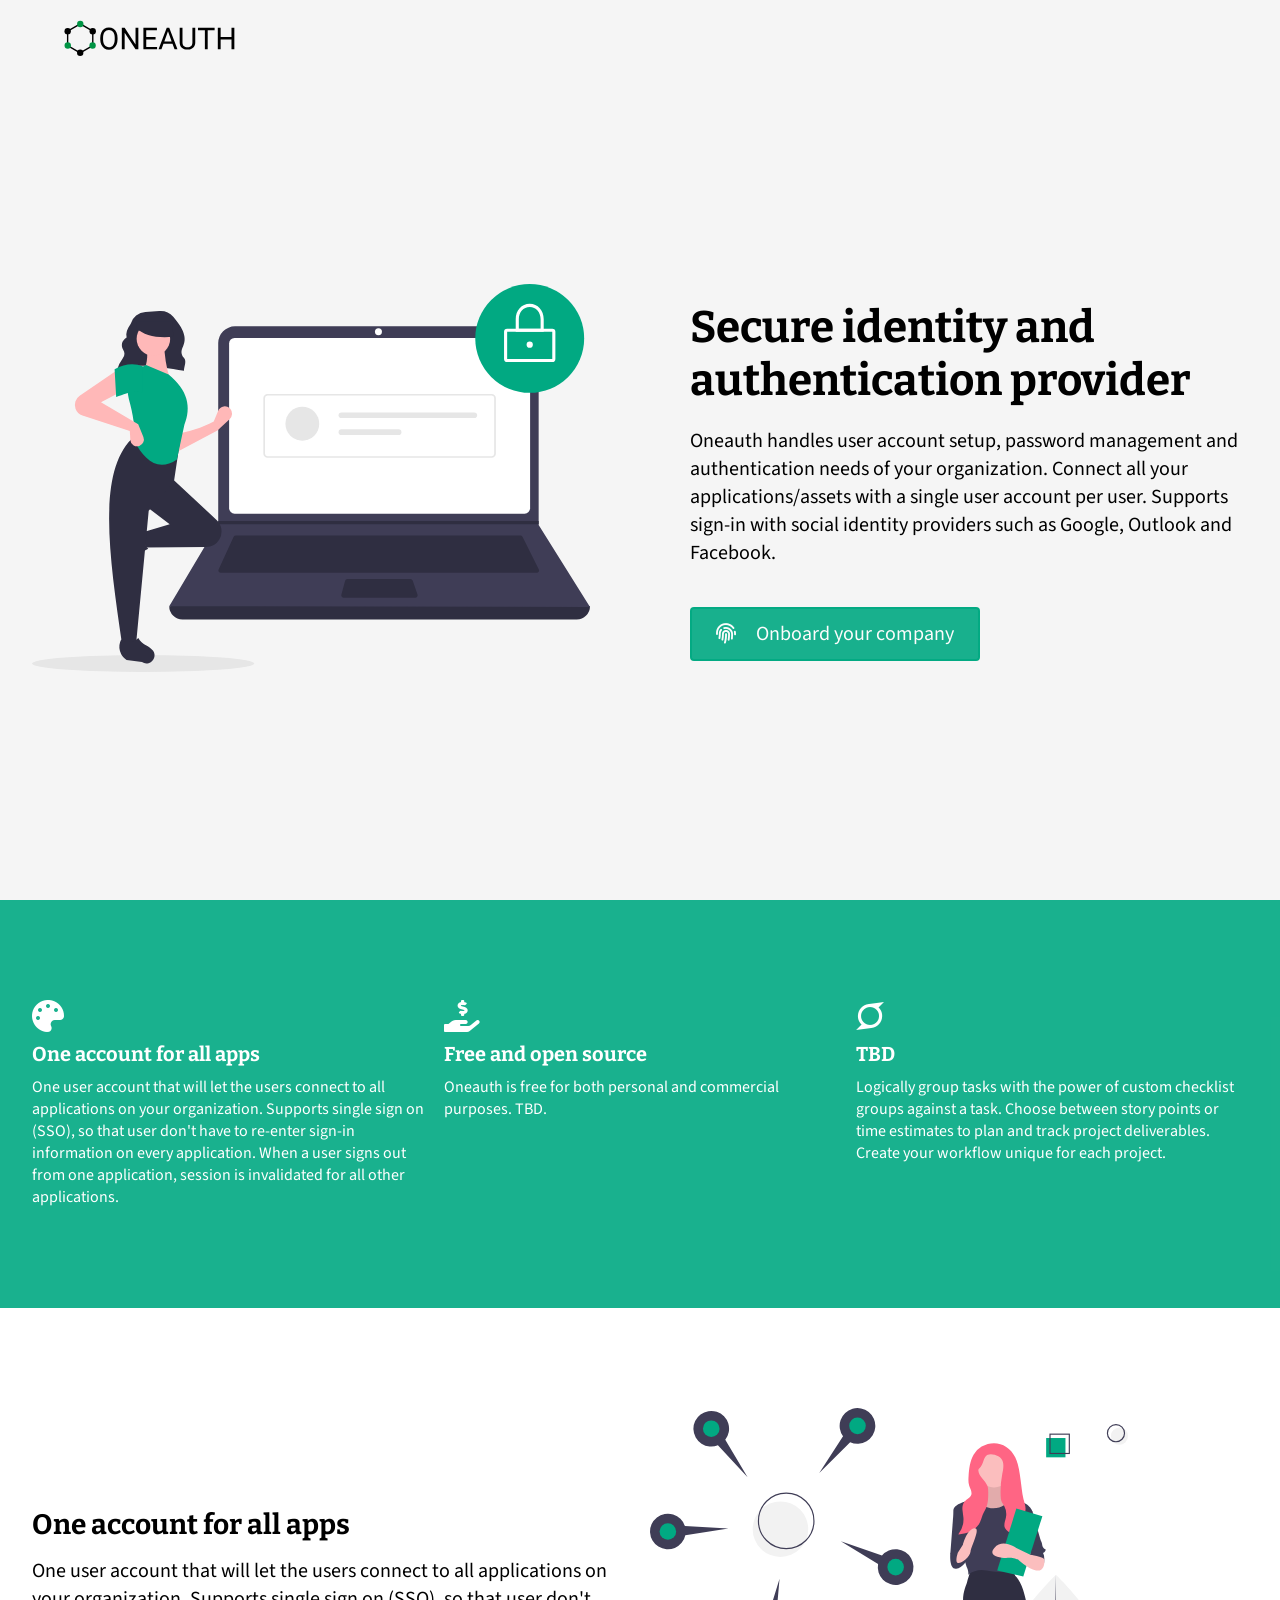
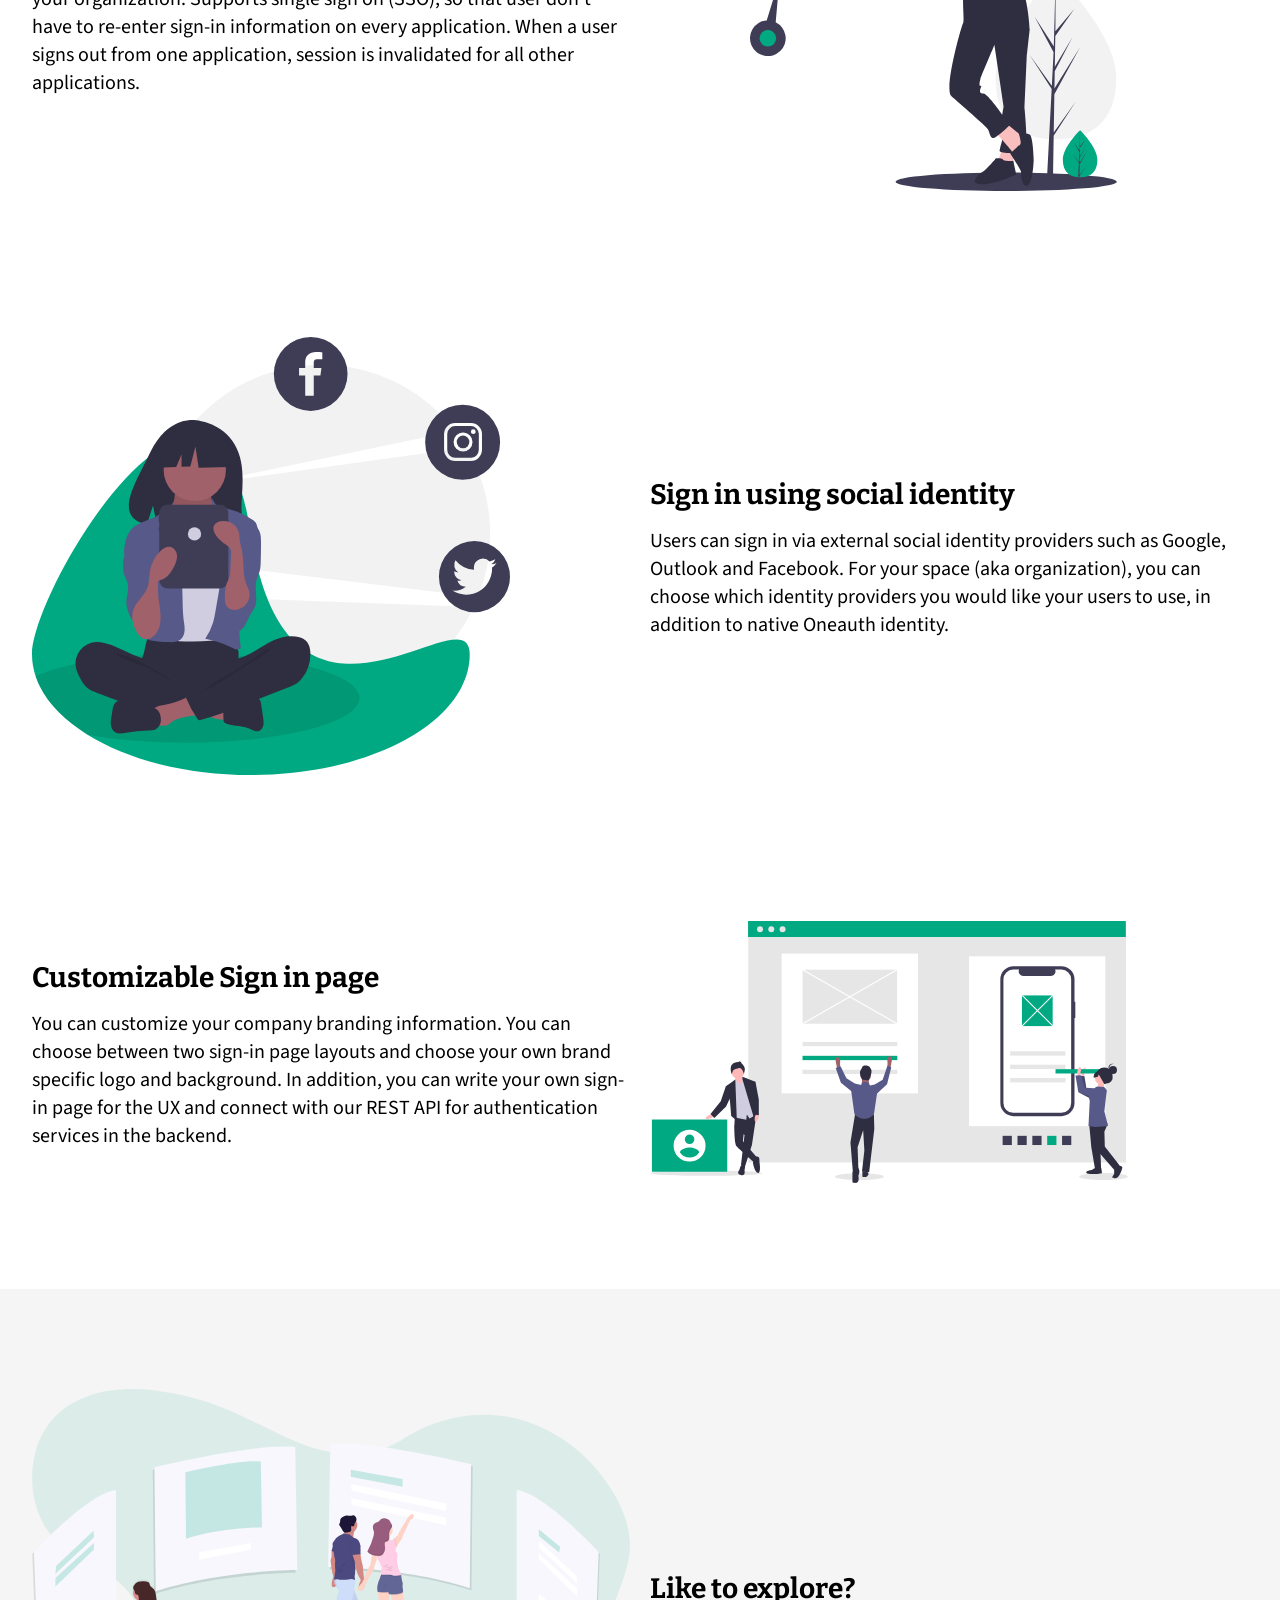
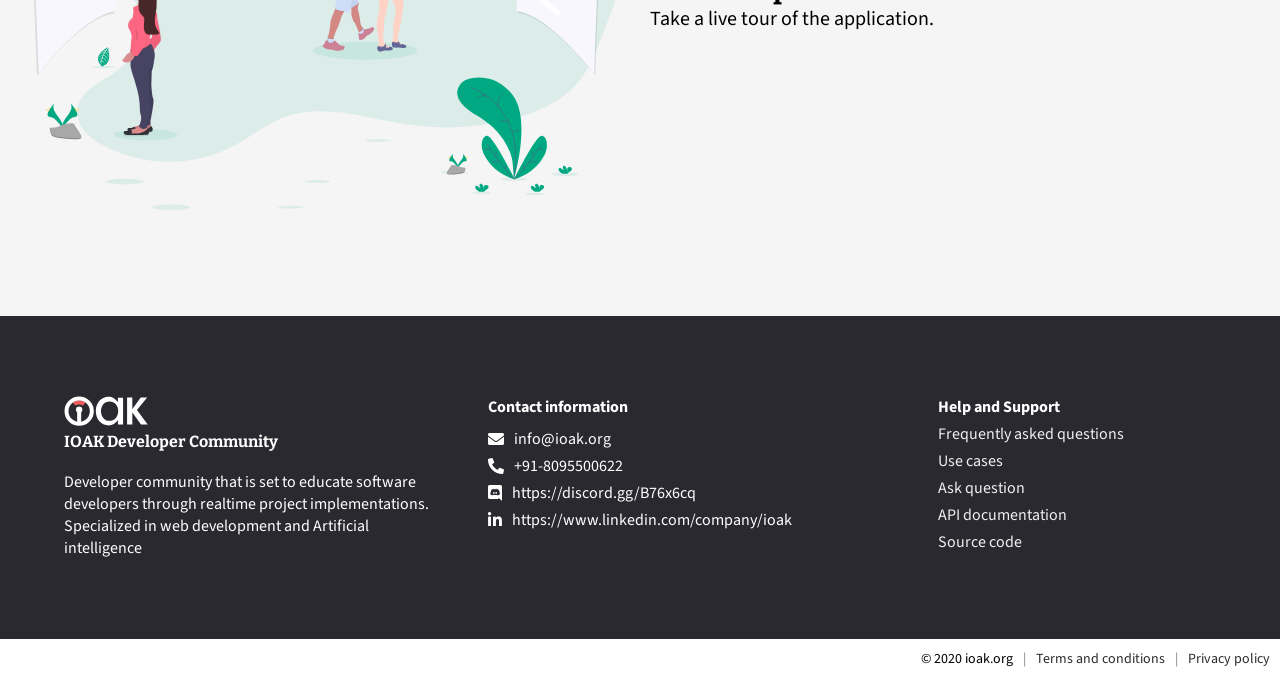
==== commit d00469a4: "Updates" ====
--- a/index.html
+++ b/index.html
@@ -1,5 +1,5 @@
-<!DOCTYPE html><html lang="en"><head><meta charSet="utf-8"/><meta http-equiv="x-ua-compatible" content="ie=edge"/><meta name="viewport" content="width=device-width, initial-scale=1, shrink-to-fit=no"/><style data-href="/styles.fde2447f8ad2ee2241b8.css">@import url(https://fonts.googleapis.com/css?family=Roboto|Montserrat|Open+Sans|Open+Sans+Condensed:300&display=swap);@import url(https://fonts.googleapis.com/css2?family=Bitter:ital,wght@0,400;0,700;1,400&display=swap);
+<!DOCTYPE html><html lang="en"><head><meta charSet="utf-8"/><meta http-equiv="x-ua-compatible" content="ie=edge"/><meta name="viewport" content="width=device-width, initial-scale=1, shrink-to-fit=no"/><style data-href="/styles.a4e1f0d77848a2f084ae.css">@import url(https://fonts.googleapis.com/css2?family=Bitter&family=Roboto&family=Source+Sans+Pro&display=swap);
 /*!
  * Font Awesome Free 5.13.1 by @fontawesome - https://fontawesome.com
  * License - https://fontawesome.com/license/free (Icons: CC BY 4.0, Fonts: SIL OFL 1.1, Code: MIT License)
- */.fa,.fab,.fad,.fal,.far,.fas{-moz-osx-font-smoothing:grayscale;-webkit-font-smoothing:antialiased;display:inline-block;font-style:normal;font-variant:normal;text-rendering:auto;line-height:1}.fa-lg{font-size:1.33333em;line-height:.75em;vertical-align:-.0667em}.fa-xs{font-size:.75em}.fa-sm{font-size:.875em}.fa-1x{font-size:1em}.fa-2x{font-size:2em}.fa-3x{font-size:3em}.fa-4x{font-size:4em}.fa-5x{font-size:5em}.fa-6x{font-size:6em}.fa-7x{font-size:7em}.fa-8x{font-size:8em}.fa-9x{font-size:9em}.fa-10x{font-size:10em}.fa-fw{text-align:center;width:1.25em}.fa-ul{list-style-type:none;margin-left:2.5em;padding-left:0}.fa-ul>li{position:relative}.fa-li{left:-2em;position:absolute;text-align:center;width:2em;line-height:inherit}.fa-border{border:.08em solid #eee;border-radius:.1em;padding:.2em .25em .15em}.fa-pull-left{float:left}.fa-pull-right{float:right}.fa.fa-pull-left,.fab.fa-pull-left,.fal.fa-pull-left,.far.fa-pull-left,.fas.fa-pull-left{margin-right:.3em}.fa.fa-pull-right,.fab.fa-pull-right,.fal.fa-pull-right,.far.fa-pull-right,.fas.fa-pull-right{margin-left:.3em}.fa-spin{animation:fa-spin 2s linear infinite}.fa-pulse{animation:fa-spin 1s steps(8) infinite}@keyframes fa-spin{0%{transform:rotate(0deg)}to{transform:rotate(1turn)}}.fa-rotate-90{-ms-filter:"progid:DXImageTransform.Microsoft.BasicImage(rotation=1)";transform:rotate(90deg)}.fa-rotate-180{-ms-filter:"progid:DXImageTransform.Microsoft.BasicImage(rotation=2)";transform:rotate(180deg)}.fa-rotate-270{-ms-filter:"progid:DXImageTransform.Microsoft.BasicImage(rotation=3)";transform:rotate(270deg)}.fa-flip-horizontal{-ms-filter:"progid:DXImageTransform.Microsoft.BasicImage(rotation=0, mirror=1)";transform:scaleX(-1)}.fa-flip-vertical{transform:scaleY(-1)}.fa-flip-both,.fa-flip-horizontal.fa-flip-vertical,.fa-flip-vertical{-ms-filter:"progid:DXImageTransform.Microsoft.BasicImage(rotation=2, mirror=1)"}.fa-flip-both,.fa-flip-horizontal.fa-flip-vertical{transform:scale(-1)}:root .fa-flip-both,:root .fa-flip-horizontal,:root .fa-flip-vertical,:root .fa-rotate-90,:root .fa-rotate-180,:root .fa-rotate-270{-webkit-filter:none;filter:none}.fa-stack{display:inline-block;height:2em;line-height:2em;position:relative;vertical-align:middle;width:2.5em}.fa-stack-1x,.fa-stack-2x{left:0;position:absolute;text-align:center;width:100%}.fa-stack-1x{line-height:inherit}.fa-stack-2x{font-size:2em}.fa-inverse{color:#fff}.fa-500px:before{content:"\F26E"}.fa-accessible-icon:before{content:"\F368"}.fa-accusoft:before{content:"\F369"}.fa-acquisitions-incorporated:before{content:"\F6AF"}.fa-ad:before{content:"\F641"}.fa-address-book:before{content:"\F2B9"}.fa-address-card:before{content:"\F2BB"}.fa-adjust:before{content:"\F042"}.fa-adn:before{content:"\F170"}.fa-adobe:before{content:"\F778"}.fa-adversal:before{content:"\F36A"}.fa-affiliatetheme:before{content:"\F36B"}.fa-air-freshener:before{content:"\F5D0"}.fa-airbnb:before{content:"\F834"}.fa-algolia:before{content:"\F36C"}.fa-align-center:before{content:"\F037"}.fa-align-justify:before{content:"\F039"}.fa-align-left:before{content:"\F036"}.fa-align-right:before{content:"\F038"}.fa-alipay:before{content:"\F642"}.fa-allergies:before{content:"\F461"}.fa-amazon:before{content:"\F270"}.fa-amazon-pay:before{content:"\F42C"}.fa-ambulance:before{content:"\F0F9"}.fa-american-sign-language-interpreting:before{content:"\F2A3"}.fa-amilia:before{content:"\F36D"}.fa-anchor:before{content:"\F13D"}.fa-android:before{content:"\F17B"}.fa-angellist:before{content:"\F209"}.fa-angle-double-down:before{content:"\F103"}.fa-angle-double-left:before{content:"\F100"}.fa-angle-double-right:before{content:"\F101"}.fa-angle-double-up:before{content:"\F102"}.fa-angle-down:before{content:"\F107"}.fa-angle-left:before{content:"\F104"}.fa-angle-right:before{content:"\F105"}.fa-angle-up:before{content:"\F106"}.fa-angry:before{content:"\F556"}.fa-angrycreative:before{content:"\F36E"}.fa-angular:before{content:"\F420"}.fa-ankh:before{content:"\F644"}.fa-app-store:before{content:"\F36F"}.fa-app-store-ios:before{content:"\F370"}.fa-apper:before{content:"\F371"}.fa-apple:before{content:"\F179"}.fa-apple-alt:before{content:"\F5D1"}.fa-apple-pay:before{content:"\F415"}.fa-archive:before{content:"\F187"}.fa-archway:before{content:"\F557"}.fa-arrow-alt-circle-down:before{content:"\F358"}.fa-arrow-alt-circle-left:before{content:"\F359"}.fa-arrow-alt-circle-right:before{content:"\F35A"}.fa-arrow-alt-circle-up:before{content:"\F35B"}.fa-arrow-circle-down:before{content:"\F0AB"}.fa-arrow-circle-left:before{content:"\F0A8"}.fa-arrow-circle-right:before{content:"\F0A9"}.fa-arrow-circle-up:before{content:"\F0AA"}.fa-arrow-down:before{content:"\F063"}.fa-arrow-left:before{content:"\F060"}.fa-arrow-right:before{content:"\F061"}.fa-arrow-up:before{content:"\F062"}.fa-arrows-alt:before{content:"\F0B2"}.fa-arrows-alt-h:before{content:"\F337"}.fa-arrows-alt-v:before{content:"\F338"}.fa-artstation:before{content:"\F77A"}.fa-assistive-listening-systems:before{content:"\F2A2"}.fa-asterisk:before{content:"\F069"}.fa-asymmetrik:before{content:"\F372"}.fa-at:before{content:"\F1FA"}.fa-atlas:before{content:"\F558"}.fa-atlassian:before{content:"\F77B"}.fa-atom:before{content:"\F5D2"}.fa-audible:before{content:"\F373"}.fa-audio-description:before{content:"\F29E"}.fa-autoprefixer:before{content:"\F41C"}.fa-avianex:before{content:"\F374"}.fa-aviato:before{content:"\F421"}.fa-award:before{content:"\F559"}.fa-aws:before{content:"\F375"}.fa-baby:before{content:"\F77C"}.fa-baby-carriage:before{content:"\F77D"}.fa-backspace:before{content:"\F55A"}.fa-backward:before{content:"\F04A"}.fa-bacon:before{content:"\F7E5"}.fa-bacteria:before{content:"\F959"}.fa-bacterium:before{content:"\F95A"}.fa-bahai:before{content:"\F666"}.fa-balance-scale:before{content:"\F24E"}.fa-balance-scale-left:before{content:"\F515"}.fa-balance-scale-right:before{content:"\F516"}.fa-ban:before{content:"\F05E"}.fa-band-aid:before{content:"\F462"}.fa-bandcamp:before{content:"\F2D5"}.fa-barcode:before{content:"\F02A"}.fa-bars:before{content:"\F0C9"}.fa-baseball-ball:before{content:"\F433"}.fa-basketball-ball:before{content:"\F434"}.fa-bath:before{content:"\F2CD"}.fa-battery-empty:before{content:"\F244"}.fa-battery-full:before{content:"\F240"}.fa-battery-half:before{content:"\F242"}.fa-battery-quarter:before{content:"\F243"}.fa-battery-three-quarters:before{content:"\F241"}.fa-battle-net:before{content:"\F835"}.fa-bed:before{content:"\F236"}.fa-beer:before{content:"\F0FC"}.fa-behance:before{content:"\F1B4"}.fa-behance-square:before{content:"\F1B5"}.fa-bell:before{content:"\F0F3"}.fa-bell-slash:before{content:"\F1F6"}.fa-bezier-curve:before{content:"\F55B"}.fa-bible:before{content:"\F647"}.fa-bicycle:before{content:"\F206"}.fa-biking:before{content:"\F84A"}.fa-bimobject:before{content:"\F378"}.fa-binoculars:before{content:"\F1E5"}.fa-biohazard:before{content:"\F780"}.fa-birthday-cake:before{content:"\F1FD"}.fa-bitbucket:before{content:"\F171"}.fa-bitcoin:before{content:"\F379"}.fa-bity:before{content:"\F37A"}.fa-black-tie:before{content:"\F27E"}.fa-blackberry:before{content:"\F37B"}.fa-blender:before{content:"\F517"}.fa-blender-phone:before{content:"\F6B6"}.fa-blind:before{content:"\F29D"}.fa-blog:before{content:"\F781"}.fa-blogger:before{content:"\F37C"}.fa-blogger-b:before{content:"\F37D"}.fa-bluetooth:before{content:"\F293"}.fa-bluetooth-b:before{content:"\F294"}.fa-bold:before{content:"\F032"}.fa-bolt:before{content:"\F0E7"}.fa-bomb:before{content:"\F1E2"}.fa-bone:before{content:"\F5D7"}.fa-bong:before{content:"\F55C"}.fa-book:before{content:"\F02D"}.fa-book-dead:before{content:"\F6B7"}.fa-book-medical:before{content:"\F7E6"}.fa-book-open:before{content:"\F518"}.fa-book-reader:before{content:"\F5DA"}.fa-bookmark:before{content:"\F02E"}.fa-bootstrap:before{content:"\F836"}.fa-border-all:before{content:"\F84C"}.fa-border-none:before{content:"\F850"}.fa-border-style:before{content:"\F853"}.fa-bowling-ball:before{content:"\F436"}.fa-box:before{content:"\F466"}.fa-box-open:before{content:"\F49E"}.fa-box-tissue:before{content:"\F95B"}.fa-boxes:before{content:"\F468"}.fa-braille:before{content:"\F2A1"}.fa-brain:before{content:"\F5DC"}.fa-bread-slice:before{content:"\F7EC"}.fa-briefcase:before{content:"\F0B1"}.fa-briefcase-medical:before{content:"\F469"}.fa-broadcast-tower:before{content:"\F519"}.fa-broom:before{content:"\F51A"}.fa-brush:before{content:"\F55D"}.fa-btc:before{content:"\F15A"}.fa-buffer:before{content:"\F837"}.fa-bug:before{content:"\F188"}.fa-building:before{content:"\F1AD"}.fa-bullhorn:before{content:"\F0A1"}.fa-bullseye:before{content:"\F140"}.fa-burn:before{content:"\F46A"}.fa-buromobelexperte:before{content:"\F37F"}.fa-bus:before{content:"\F207"}.fa-bus-alt:before{content:"\F55E"}.fa-business-time:before{content:"\F64A"}.fa-buy-n-large:before{content:"\F8A6"}.fa-buysellads:before{content:"\F20D"}.fa-calculator:before{content:"\F1EC"}.fa-calendar:before{content:"\F133"}.fa-calendar-alt:before{content:"\F073"}.fa-calendar-check:before{content:"\F274"}.fa-calendar-day:before{content:"\F783"}.fa-calendar-minus:before{content:"\F272"}.fa-calendar-plus:before{content:"\F271"}.fa-calendar-times:before{content:"\F273"}.fa-calendar-week:before{content:"\F784"}.fa-camera:before{content:"\F030"}.fa-camera-retro:before{content:"\F083"}.fa-campground:before{content:"\F6BB"}.fa-canadian-maple-leaf:before{content:"\F785"}.fa-candy-cane:before{content:"\F786"}.fa-cannabis:before{content:"\F55F"}.fa-capsules:before{content:"\F46B"}.fa-car:before{content:"\F1B9"}.fa-car-alt:before{content:"\F5DE"}.fa-car-battery:before{content:"\F5DF"}.fa-car-crash:before{content:"\F5E1"}.fa-car-side:before{content:"\F5E4"}.fa-caravan:before{content:"\F8FF"}.fa-caret-down:before{content:"\F0D7"}.fa-caret-left:before{content:"\F0D9"}.fa-caret-right:before{content:"\F0DA"}.fa-caret-square-down:before{content:"\F150"}.fa-caret-square-left:before{content:"\F191"}.fa-caret-square-right:before{content:"\F152"}.fa-caret-square-up:before{content:"\F151"}.fa-caret-up:before{content:"\F0D8"}.fa-carrot:before{content:"\F787"}.fa-cart-arrow-down:before{content:"\F218"}.fa-cart-plus:before{content:"\F217"}.fa-cash-register:before{content:"\F788"}.fa-cat:before{content:"\F6BE"}.fa-cc-amazon-pay:before{content:"\F42D"}.fa-cc-amex:before{content:"\F1F3"}.fa-cc-apple-pay:before{content:"\F416"}.fa-cc-diners-club:before{content:"\F24C"}.fa-cc-discover:before{content:"\F1F2"}.fa-cc-jcb:before{content:"\F24B"}.fa-cc-mastercard:before{content:"\F1F1"}.fa-cc-paypal:before{content:"\F1F4"}.fa-cc-stripe:before{content:"\F1F5"}.fa-cc-visa:before{content:"\F1F0"}.fa-centercode:before{content:"\F380"}.fa-centos:before{content:"\F789"}.fa-certificate:before{content:"\F0A3"}.fa-chair:before{content:"\F6C0"}.fa-chalkboard:before{content:"\F51B"}.fa-chalkboard-teacher:before{content:"\F51C"}.fa-charging-station:before{content:"\F5E7"}.fa-chart-area:before{content:"\F1FE"}.fa-chart-bar:before{content:"\F080"}.fa-chart-line:before{content:"\F201"}.fa-chart-pie:before{content:"\F200"}.fa-check:before{content:"\F00C"}.fa-check-circle:before{content:"\F058"}.fa-check-double:before{content:"\F560"}.fa-check-square:before{content:"\F14A"}.fa-cheese:before{content:"\F7EF"}.fa-chess:before{content:"\F439"}.fa-chess-bishop:before{content:"\F43A"}.fa-chess-board:before{content:"\F43C"}.fa-chess-king:before{content:"\F43F"}.fa-chess-knight:before{content:"\F441"}.fa-chess-pawn:before{content:"\F443"}.fa-chess-queen:before{content:"\F445"}.fa-chess-rook:before{content:"\F447"}.fa-chevron-circle-down:before{content:"\F13A"}.fa-chevron-circle-left:before{content:"\F137"}.fa-chevron-circle-right:before{content:"\F138"}.fa-chevron-circle-up:before{content:"\F139"}.fa-chevron-down:before{content:"\F078"}.fa-chevron-left:before{content:"\F053"}.fa-chevron-right:before{content:"\F054"}.fa-chevron-up:before{content:"\F077"}.fa-child:before{content:"\F1AE"}.fa-chrome:before{content:"\F268"}.fa-chromecast:before{content:"\F838"}.fa-church:before{content:"\F51D"}.fa-circle:before{content:"\F111"}.fa-circle-notch:before{content:"\F1CE"}.fa-city:before{content:"\F64F"}.fa-clinic-medical:before{content:"\F7F2"}.fa-clipboard:before{content:"\F328"}.fa-clipboard-check:before{content:"\F46C"}.fa-clipboard-list:before{content:"\F46D"}.fa-clock:before{content:"\F017"}.fa-clone:before{content:"\F24D"}.fa-closed-captioning:before{content:"\F20A"}.fa-cloud:before{content:"\F0C2"}.fa-cloud-download-alt:before{content:"\F381"}.fa-cloud-meatball:before{content:"\F73B"}.fa-cloud-moon:before{content:"\F6C3"}.fa-cloud-moon-rain:before{content:"\F73C"}.fa-cloud-rain:before{content:"\F73D"}.fa-cloud-showers-heavy:before{content:"\F740"}.fa-cloud-sun:before{content:"\F6C4"}.fa-cloud-sun-rain:before{content:"\F743"}.fa-cloud-upload-alt:before{content:"\F382"}.fa-cloudscale:before{content:"\F383"}.fa-cloudsmith:before{content:"\F384"}.fa-cloudversify:before{content:"\F385"}.fa-cocktail:before{content:"\F561"}.fa-code:before{content:"\F121"}.fa-code-branch:before{content:"\F126"}.fa-codepen:before{content:"\F1CB"}.fa-codiepie:before{content:"\F284"}.fa-coffee:before{content:"\F0F4"}.fa-cog:before{content:"\F013"}.fa-cogs:before{content:"\F085"}.fa-coins:before{content:"\F51E"}.fa-columns:before{content:"\F0DB"}.fa-comment:before{content:"\F075"}.fa-comment-alt:before{content:"\F27A"}.fa-comment-dollar:before{content:"\F651"}.fa-comment-dots:before{content:"\F4AD"}.fa-comment-medical:before{content:"\F7F5"}.fa-comment-slash:before{content:"\F4B3"}.fa-comments:before{content:"\F086"}.fa-comments-dollar:before{content:"\F653"}.fa-compact-disc:before{content:"\F51F"}.fa-compass:before{content:"\F14E"}.fa-compress:before{content:"\F066"}.fa-compress-alt:before{content:"\F422"}.fa-compress-arrows-alt:before{content:"\F78C"}.fa-concierge-bell:before{content:"\F562"}.fa-confluence:before{content:"\F78D"}.fa-connectdevelop:before{content:"\F20E"}.fa-contao:before{content:"\F26D"}.fa-cookie:before{content:"\F563"}.fa-cookie-bite:before{content:"\F564"}.fa-copy:before{content:"\F0C5"}.fa-copyright:before{content:"\F1F9"}.fa-cotton-bureau:before{content:"\F89E"}.fa-couch:before{content:"\F4B8"}.fa-cpanel:before{content:"\F388"}.fa-creative-commons:before{content:"\F25E"}.fa-creative-commons-by:before{content:"\F4E7"}.fa-creative-commons-nc:before{content:"\F4E8"}.fa-creative-commons-nc-eu:before{content:"\F4E9"}.fa-creative-commons-nc-jp:before{content:"\F4EA"}.fa-creative-commons-nd:before{content:"\F4EB"}.fa-creative-commons-pd:before{content:"\F4EC"}.fa-creative-commons-pd-alt:before{content:"\F4ED"}.fa-creative-commons-remix:before{content:"\F4EE"}.fa-creative-commons-sa:before{content:"\F4EF"}.fa-creative-commons-sampling:before{content:"\F4F0"}.fa-creative-commons-sampling-plus:before{content:"\F4F1"}.fa-creative-commons-share:before{content:"\F4F2"}.fa-creative-commons-zero:before{content:"\F4F3"}.fa-credit-card:before{content:"\F09D"}.fa-critical-role:before{content:"\F6C9"}.fa-crop:before{content:"\F125"}.fa-crop-alt:before{content:"\F565"}.fa-cross:before{content:"\F654"}.fa-crosshairs:before{content:"\F05B"}.fa-crow:before{content:"\F520"}.fa-crown:before{content:"\F521"}.fa-crutch:before{content:"\F7F7"}.fa-css3:before{content:"\F13C"}.fa-css3-alt:before{content:"\F38B"}.fa-cube:before{content:"\F1B2"}.fa-cubes:before{content:"\F1B3"}.fa-cut:before{content:"\F0C4"}.fa-cuttlefish:before{content:"\F38C"}.fa-d-and-d:before{content:"\F38D"}.fa-d-and-d-beyond:before{content:"\F6CA"}.fa-dailymotion:before{content:"\F952"}.fa-dashcube:before{content:"\F210"}.fa-database:before{content:"\F1C0"}.fa-deaf:before{content:"\F2A4"}.fa-deezer:before{content:"\F977"}.fa-delicious:before{content:"\F1A5"}.fa-democrat:before{content:"\F747"}.fa-deploydog:before{content:"\F38E"}.fa-deskpro:before{content:"\F38F"}.fa-desktop:before{content:"\F108"}.fa-dev:before{content:"\F6CC"}.fa-deviantart:before{content:"\F1BD"}.fa-dharmachakra:before{content:"\F655"}.fa-dhl:before{content:"\F790"}.fa-diagnoses:before{content:"\F470"}.fa-diaspora:before{content:"\F791"}.fa-dice:before{content:"\F522"}.fa-dice-d20:before{content:"\F6CF"}.fa-dice-d6:before{content:"\F6D1"}.fa-dice-five:before{content:"\F523"}.fa-dice-four:before{content:"\F524"}.fa-dice-one:before{content:"\F525"}.fa-dice-six:before{content:"\F526"}.fa-dice-three:before{content:"\F527"}.fa-dice-two:before{content:"\F528"}.fa-digg:before{content:"\F1A6"}.fa-digital-ocean:before{content:"\F391"}.fa-digital-tachograph:before{content:"\F566"}.fa-directions:before{content:"\F5EB"}.fa-discord:before{content:"\F392"}.fa-discourse:before{content:"\F393"}.fa-disease:before{content:"\F7FA"}.fa-divide:before{content:"\F529"}.fa-dizzy:before{content:"\F567"}.fa-dna:before{content:"\F471"}.fa-dochub:before{content:"\F394"}.fa-docker:before{content:"\F395"}.fa-dog:before{content:"\F6D3"}.fa-dollar-sign:before{content:"\F155"}.fa-dolly:before{content:"\F472"}.fa-dolly-flatbed:before{content:"\F474"}.fa-donate:before{content:"\F4B9"}.fa-door-closed:before{content:"\F52A"}.fa-door-open:before{content:"\F52B"}.fa-dot-circle:before{content:"\F192"}.fa-dove:before{content:"\F4BA"}.fa-download:before{content:"\F019"}.fa-draft2digital:before{content:"\F396"}.fa-drafting-compass:before{content:"\F568"}.fa-dragon:before{content:"\F6D5"}.fa-draw-polygon:before{content:"\F5EE"}.fa-dribbble:before{content:"\F17D"}.fa-dribbble-square:before{content:"\F397"}.fa-dropbox:before{content:"\F16B"}.fa-drum:before{content:"\F569"}.fa-drum-steelpan:before{content:"\F56A"}.fa-drumstick-bite:before{content:"\F6D7"}.fa-drupal:before{content:"\F1A9"}.fa-dumbbell:before{content:"\F44B"}.fa-dumpster:before{content:"\F793"}.fa-dumpster-fire:before{content:"\F794"}.fa-dungeon:before{content:"\F6D9"}.fa-dyalog:before{content:"\F399"}.fa-earlybirds:before{content:"\F39A"}.fa-ebay:before{content:"\F4F4"}.fa-edge:before{content:"\F282"}.fa-edge-legacy:before{content:"\F978"}.fa-edit:before{content:"\F044"}.fa-egg:before{content:"\F7FB"}.fa-eject:before{content:"\F052"}.fa-elementor:before{content:"\F430"}.fa-ellipsis-h:before{content:"\F141"}.fa-ellipsis-v:before{content:"\F142"}.fa-ello:before{content:"\F5F1"}.fa-ember:before{content:"\F423"}.fa-empire:before{content:"\F1D1"}.fa-envelope:before{content:"\F0E0"}.fa-envelope-open:before{content:"\F2B6"}.fa-envelope-open-text:before{content:"\F658"}.fa-envelope-square:before{content:"\F199"}.fa-envira:before{content:"\F299"}.fa-equals:before{content:"\F52C"}.fa-eraser:before{content:"\F12D"}.fa-erlang:before{content:"\F39D"}.fa-ethereum:before{content:"\F42E"}.fa-ethernet:before{content:"\F796"}.fa-etsy:before{content:"\F2D7"}.fa-euro-sign:before{content:"\F153"}.fa-evernote:before{content:"\F839"}.fa-exchange-alt:before{content:"\F362"}.fa-exclamation:before{content:"\F12A"}.fa-exclamation-circle:before{content:"\F06A"}.fa-exclamation-triangle:before{content:"\F071"}.fa-expand:before{content:"\F065"}.fa-expand-alt:before{content:"\F424"}.fa-expand-arrows-alt:before{content:"\F31E"}.fa-expeditedssl:before{content:"\F23E"}.fa-external-link-alt:before{content:"\F35D"}.fa-external-link-square-alt:before{content:"\F360"}.fa-eye:before{content:"\F06E"}.fa-eye-dropper:before{content:"\F1FB"}.fa-eye-slash:before{content:"\F070"}.fa-facebook:before{content:"\F09A"}.fa-facebook-f:before{content:"\F39E"}.fa-facebook-messenger:before{content:"\F39F"}.fa-facebook-square:before{content:"\F082"}.fa-fan:before{content:"\F863"}.fa-fantasy-flight-games:before{content:"\F6DC"}.fa-fast-backward:before{content:"\F049"}.fa-fast-forward:before{content:"\F050"}.fa-faucet:before{content:"\F905"}.fa-fax:before{content:"\F1AC"}.fa-feather:before{content:"\F52D"}.fa-feather-alt:before{content:"\F56B"}.fa-fedex:before{content:"\F797"}.fa-fedora:before{content:"\F798"}.fa-female:before{content:"\F182"}.fa-fighter-jet:before{content:"\F0FB"}.fa-figma:before{content:"\F799"}.fa-file:before{content:"\F15B"}.fa-file-alt:before{content:"\F15C"}.fa-file-archive:before{content:"\F1C6"}.fa-file-audio:before{content:"\F1C7"}.fa-file-code:before{content:"\F1C9"}.fa-file-contract:before{content:"\F56C"}.fa-file-csv:before{content:"\F6DD"}.fa-file-download:before{content:"\F56D"}.fa-file-excel:before{content:"\F1C3"}.fa-file-export:before{content:"\F56E"}.fa-file-image:before{content:"\F1C5"}.fa-file-import:before{content:"\F56F"}.fa-file-invoice:before{content:"\F570"}.fa-file-invoice-dollar:before{content:"\F571"}.fa-file-medical:before{content:"\F477"}.fa-file-medical-alt:before{content:"\F478"}.fa-file-pdf:before{content:"\F1C1"}.fa-file-powerpoint:before{content:"\F1C4"}.fa-file-prescription:before{content:"\F572"}.fa-file-signature:before{content:"\F573"}.fa-file-upload:before{content:"\F574"}.fa-file-video:before{content:"\F1C8"}.fa-file-word:before{content:"\F1C2"}.fa-fill:before{content:"\F575"}.fa-fill-drip:before{content:"\F576"}.fa-film:before{content:"\F008"}.fa-filter:before{content:"\F0B0"}.fa-fingerprint:before{content:"\F577"}.fa-fire:before{content:"\F06D"}.fa-fire-alt:before{content:"\F7E4"}.fa-fire-extinguisher:before{content:"\F134"}.fa-firefox:before{content:"\F269"}.fa-firefox-browser:before{content:"\F907"}.fa-first-aid:before{content:"\F479"}.fa-first-order:before{content:"\F2B0"}.fa-first-order-alt:before{content:"\F50A"}.fa-firstdraft:before{content:"\F3A1"}.fa-fish:before{content:"\F578"}.fa-fist-raised:before{content:"\F6DE"}.fa-flag:before{content:"\F024"}.fa-flag-checkered:before{content:"\F11E"}.fa-flag-usa:before{content:"\F74D"}.fa-flask:before{content:"\F0C3"}.fa-flickr:before{content:"\F16E"}.fa-flipboard:before{content:"\F44D"}.fa-flushed:before{content:"\F579"}.fa-fly:before{content:"\F417"}.fa-folder:before{content:"\F07B"}.fa-folder-minus:before{content:"\F65D"}.fa-folder-open:before{content:"\F07C"}.fa-folder-plus:before{content:"\F65E"}.fa-font:before{content:"\F031"}.fa-font-awesome:before{content:"\F2B4"}.fa-font-awesome-alt:before{content:"\F35C"}.fa-font-awesome-flag:before{content:"\F425"}.fa-font-awesome-logo-full:before{content:"\F4E6"}.fa-fonticons:before{content:"\F280"}.fa-fonticons-fi:before{content:"\F3A2"}.fa-football-ball:before{content:"\F44E"}.fa-fort-awesome:before{content:"\F286"}.fa-fort-awesome-alt:before{content:"\F3A3"}.fa-forumbee:before{content:"\F211"}.fa-forward:before{content:"\F04E"}.fa-foursquare:before{content:"\F180"}.fa-free-code-camp:before{content:"\F2C5"}.fa-freebsd:before{content:"\F3A4"}.fa-frog:before{content:"\F52E"}.fa-frown:before{content:"\F119"}.fa-frown-open:before{content:"\F57A"}.fa-fulcrum:before{content:"\F50B"}.fa-funnel-dollar:before{content:"\F662"}.fa-futbol:before{content:"\F1E3"}.fa-galactic-republic:before{content:"\F50C"}.fa-galactic-senate:before{content:"\F50D"}.fa-gamepad:before{content:"\F11B"}.fa-gas-pump:before{content:"\F52F"}.fa-gavel:before{content:"\F0E3"}.fa-gem:before{content:"\F3A5"}.fa-genderless:before{content:"\F22D"}.fa-get-pocket:before{content:"\F265"}.fa-gg:before{content:"\F260"}.fa-gg-circle:before{content:"\F261"}.fa-ghost:before{content:"\F6E2"}.fa-gift:before{content:"\F06B"}.fa-gifts:before{content:"\F79C"}.fa-git:before{content:"\F1D3"}.fa-git-alt:before{content:"\F841"}.fa-git-square:before{content:"\F1D2"}.fa-github:before{content:"\F09B"}.fa-github-alt:before{content:"\F113"}.fa-github-square:before{content:"\F092"}.fa-gitkraken:before{content:"\F3A6"}.fa-gitlab:before{content:"\F296"}.fa-gitter:before{content:"\F426"}.fa-glass-cheers:before{content:"\F79F"}.fa-glass-martini:before{content:"\F000"}.fa-glass-martini-alt:before{content:"\F57B"}.fa-glass-whiskey:before{content:"\F7A0"}.fa-glasses:before{content:"\F530"}.fa-glide:before{content:"\F2A5"}.fa-glide-g:before{content:"\F2A6"}.fa-globe:before{content:"\F0AC"}.fa-globe-africa:before{content:"\F57C"}.fa-globe-americas:before{content:"\F57D"}.fa-globe-asia:before{content:"\F57E"}.fa-globe-europe:before{content:"\F7A2"}.fa-gofore:before{content:"\F3A7"}.fa-golf-ball:before{content:"\F450"}.fa-goodreads:before{content:"\F3A8"}.fa-goodreads-g:before{content:"\F3A9"}.fa-google:before{content:"\F1A0"}.fa-google-drive:before{content:"\F3AA"}.fa-google-pay:before{content:"\F979"}.fa-google-play:before{content:"\F3AB"}.fa-google-plus:before{content:"\F2B3"}.fa-google-plus-g:before{content:"\F0D5"}.fa-google-plus-square:before{content:"\F0D4"}.fa-google-wallet:before{content:"\F1EE"}.fa-gopuram:before{content:"\F664"}.fa-graduation-cap:before{content:"\F19D"}.fa-gratipay:before{content:"\F184"}.fa-grav:before{content:"\F2D6"}.fa-greater-than:before{content:"\F531"}.fa-greater-than-equal:before{content:"\F532"}.fa-grimace:before{content:"\F57F"}.fa-grin:before{content:"\F580"}.fa-grin-alt:before{content:"\F581"}.fa-grin-beam:before{content:"\F582"}.fa-grin-beam-sweat:before{content:"\F583"}.fa-grin-hearts:before{content:"\F584"}.fa-grin-squint:before{content:"\F585"}.fa-grin-squint-tears:before{content:"\F586"}.fa-grin-stars:before{content:"\F587"}.fa-grin-tears:before{content:"\F588"}.fa-grin-tongue:before{content:"\F589"}.fa-grin-tongue-squint:before{content:"\F58A"}.fa-grin-tongue-wink:before{content:"\F58B"}.fa-grin-wink:before{content:"\F58C"}.fa-grip-horizontal:before{content:"\F58D"}.fa-grip-lines:before{content:"\F7A4"}.fa-grip-lines-vertical:before{content:"\F7A5"}.fa-grip-vertical:before{content:"\F58E"}.fa-gripfire:before{content:"\F3AC"}.fa-grunt:before{content:"\F3AD"}.fa-guitar:before{content:"\F7A6"}.fa-gulp:before{content:"\F3AE"}.fa-h-square:before{content:"\F0FD"}.fa-hacker-news:before{content:"\F1D4"}.fa-hacker-news-square:before{content:"\F3AF"}.fa-hackerrank:before{content:"\F5F7"}.fa-hamburger:before{content:"\F805"}.fa-hammer:before{content:"\F6E3"}.fa-hamsa:before{content:"\F665"}.fa-hand-holding:before{content:"\F4BD"}.fa-hand-holding-heart:before{content:"\F4BE"}.fa-hand-holding-medical:before{content:"\F95C"}.fa-hand-holding-usd:before{content:"\F4C0"}.fa-hand-holding-water:before{content:"\F4C1"}.fa-hand-lizard:before{content:"\F258"}.fa-hand-middle-finger:before{content:"\F806"}.fa-hand-paper:before{content:"\F256"}.fa-hand-peace:before{content:"\F25B"}.fa-hand-point-down:before{content:"\F0A7"}.fa-hand-point-left:before{content:"\F0A5"}.fa-hand-point-right:before{content:"\F0A4"}.fa-hand-point-up:before{content:"\F0A6"}.fa-hand-pointer:before{content:"\F25A"}.fa-hand-rock:before{content:"\F255"}.fa-hand-scissors:before{content:"\F257"}.fa-hand-sparkles:before{content:"\F95D"}.fa-hand-spock:before{content:"\F259"}.fa-hands:before{content:"\F4C2"}.fa-hands-helping:before{content:"\F4C4"}.fa-hands-wash:before{content:"\F95E"}.fa-handshake:before{content:"\F2B5"}.fa-handshake-alt-slash:before{content:"\F95F"}.fa-handshake-slash:before{content:"\F960"}.fa-hanukiah:before{content:"\F6E6"}.fa-hard-hat:before{content:"\F807"}.fa-hashtag:before{content:"\F292"}.fa-hat-cowboy:before{content:"\F8C0"}.fa-hat-cowboy-side:before{content:"\F8C1"}.fa-hat-wizard:before{content:"\F6E8"}.fa-hdd:before{content:"\F0A0"}.fa-head-side-cough:before{content:"\F961"}.fa-head-side-cough-slash:before{content:"\F962"}.fa-head-side-mask:before{content:"\F963"}.fa-head-side-virus:before{content:"\F964"}.fa-heading:before{content:"\F1DC"}.fa-headphones:before{content:"\F025"}.fa-headphones-alt:before{content:"\F58F"}.fa-headset:before{content:"\F590"}.fa-heart:before{content:"\F004"}.fa-heart-broken:before{content:"\F7A9"}.fa-heartbeat:before{content:"\F21E"}.fa-helicopter:before{content:"\F533"}.fa-highlighter:before{content:"\F591"}.fa-hiking:before{content:"\F6EC"}.fa-hippo:before{content:"\F6ED"}.fa-hips:before{content:"\F452"}.fa-hire-a-helper:before{content:"\F3B0"}.fa-history:before{content:"\F1DA"}.fa-hockey-puck:before{content:"\F453"}.fa-holly-berry:before{content:"\F7AA"}.fa-home:before{content:"\F015"}.fa-hooli:before{content:"\F427"}.fa-hornbill:before{content:"\F592"}.fa-horse:before{content:"\F6F0"}.fa-horse-head:before{content:"\F7AB"}.fa-hospital:before{content:"\F0F8"}.fa-hospital-alt:before{content:"\F47D"}.fa-hospital-symbol:before{content:"\F47E"}.fa-hospital-user:before{content:"\F80D"}.fa-hot-tub:before{content:"\F593"}.fa-hotdog:before{content:"\F80F"}.fa-hotel:before{content:"\F594"}.fa-hotjar:before{content:"\F3B1"}.fa-hourglass:before{content:"\F254"}.fa-hourglass-end:before{content:"\F253"}.fa-hourglass-half:before{content:"\F252"}.fa-hourglass-start:before{content:"\F251"}.fa-house-damage:before{content:"\F6F1"}.fa-house-user:before{content:"\F965"}.fa-houzz:before{content:"\F27C"}.fa-hryvnia:before{content:"\F6F2"}.fa-html5:before{content:"\F13B"}.fa-hubspot:before{content:"\F3B2"}.fa-i-cursor:before{content:"\F246"}.fa-ice-cream:before{content:"\F810"}.fa-icicles:before{content:"\F7AD"}.fa-icons:before{content:"\F86D"}.fa-id-badge:before{content:"\F2C1"}.fa-id-card:before{content:"\F2C2"}.fa-id-card-alt:before{content:"\F47F"}.fa-ideal:before{content:"\F913"}.fa-igloo:before{content:"\F7AE"}.fa-image:before{content:"\F03E"}.fa-images:before{content:"\F302"}.fa-imdb:before{content:"\F2D8"}.fa-inbox:before{content:"\F01C"}.fa-indent:before{content:"\F03C"}.fa-industry:before{content:"\F275"}.fa-infinity:before{content:"\F534"}.fa-info:before{content:"\F129"}.fa-info-circle:before{content:"\F05A"}.fa-instagram:before{content:"\F16D"}.fa-instagram-square:before{content:"\F955"}.fa-intercom:before{content:"\F7AF"}.fa-internet-explorer:before{content:"\F26B"}.fa-invision:before{content:"\F7B0"}.fa-ioxhost:before{content:"\F208"}.fa-italic:before{content:"\F033"}.fa-itch-io:before{content:"\F83A"}.fa-itunes:before{content:"\F3B4"}.fa-itunes-note:before{content:"\F3B5"}.fa-java:before{content:"\F4E4"}.fa-jedi:before{content:"\F669"}.fa-jedi-order:before{content:"\F50E"}.fa-jenkins:before{content:"\F3B6"}.fa-jira:before{content:"\F7B1"}.fa-joget:before{content:"\F3B7"}.fa-joint:before{content:"\F595"}.fa-joomla:before{content:"\F1AA"}.fa-journal-whills:before{content:"\F66A"}.fa-js:before{content:"\F3B8"}.fa-js-square:before{content:"\F3B9"}.fa-jsfiddle:before{content:"\F1CC"}.fa-kaaba:before{content:"\F66B"}.fa-kaggle:before{content:"\F5FA"}.fa-key:before{content:"\F084"}.fa-keybase:before{content:"\F4F5"}.fa-keyboard:before{content:"\F11C"}.fa-keycdn:before{content:"\F3BA"}.fa-khanda:before{content:"\F66D"}.fa-kickstarter:before{content:"\F3BB"}.fa-kickstarter-k:before{content:"\F3BC"}.fa-kiss:before{content:"\F596"}.fa-kiss-beam:before{content:"\F597"}.fa-kiss-wink-heart:before{content:"\F598"}.fa-kiwi-bird:before{content:"\F535"}.fa-korvue:before{content:"\F42F"}.fa-landmark:before{content:"\F66F"}.fa-language:before{content:"\F1AB"}.fa-laptop:before{content:"\F109"}.fa-laptop-code:before{content:"\F5FC"}.fa-laptop-house:before{content:"\F966"}.fa-laptop-medical:before{content:"\F812"}.fa-laravel:before{content:"\F3BD"}.fa-lastfm:before{content:"\F202"}.fa-lastfm-square:before{content:"\F203"}.fa-laugh:before{content:"\F599"}.fa-laugh-beam:before{content:"\F59A"}.fa-laugh-squint:before{content:"\F59B"}.fa-laugh-wink:before{content:"\F59C"}.fa-layer-group:before{content:"\F5FD"}.fa-leaf:before{content:"\F06C"}.fa-leanpub:before{content:"\F212"}.fa-lemon:before{content:"\F094"}.fa-less:before{content:"\F41D"}.fa-less-than:before{content:"\F536"}.fa-less-than-equal:before{content:"\F537"}.fa-level-down-alt:before{content:"\F3BE"}.fa-level-up-alt:before{content:"\F3BF"}.fa-life-ring:before{content:"\F1CD"}.fa-lightbulb:before{content:"\F0EB"}.fa-line:before{content:"\F3C0"}.fa-link:before{content:"\F0C1"}.fa-linkedin:before{content:"\F08C"}.fa-linkedin-in:before{content:"\F0E1"}.fa-linode:before{content:"\F2B8"}.fa-linux:before{content:"\F17C"}.fa-lira-sign:before{content:"\F195"}.fa-list:before{content:"\F03A"}.fa-list-alt:before{content:"\F022"}.fa-list-ol:before{content:"\F0CB"}.fa-list-ul:before{content:"\F0CA"}.fa-location-arrow:before{content:"\F124"}.fa-lock:before{content:"\F023"}.fa-lock-open:before{content:"\F3C1"}.fa-long-arrow-alt-down:before{content:"\F309"}.fa-long-arrow-alt-left:before{content:"\F30A"}.fa-long-arrow-alt-right:before{content:"\F30B"}.fa-long-arrow-alt-up:before{content:"\F30C"}.fa-low-vision:before{content:"\F2A8"}.fa-luggage-cart:before{content:"\F59D"}.fa-lungs:before{content:"\F604"}.fa-lungs-virus:before{content:"\F967"}.fa-lyft:before{content:"\F3C3"}.fa-magento:before{content:"\F3C4"}.fa-magic:before{content:"\F0D0"}.fa-magnet:before{content:"\F076"}.fa-mail-bulk:before{content:"\F674"}.fa-mailchimp:before{content:"\F59E"}.fa-male:before{content:"\F183"}.fa-mandalorian:before{content:"\F50F"}.fa-map:before{content:"\F279"}.fa-map-marked:before{content:"\F59F"}.fa-map-marked-alt:before{content:"\F5A0"}.fa-map-marker:before{content:"\F041"}.fa-map-marker-alt:before{content:"\F3C5"}.fa-map-pin:before{content:"\F276"}.fa-map-signs:before{content:"\F277"}.fa-markdown:before{content:"\F60F"}.fa-marker:before{content:"\F5A1"}.fa-mars:before{content:"\F222"}.fa-mars-double:before{content:"\F227"}.fa-mars-stroke:before{content:"\F229"}.fa-mars-stroke-h:before{content:"\F22B"}.fa-mars-stroke-v:before{content:"\F22A"}.fa-mask:before{content:"\F6FA"}.fa-mastodon:before{content:"\F4F6"}.fa-maxcdn:before{content:"\F136"}.fa-mdb:before{content:"\F8CA"}.fa-medal:before{content:"\F5A2"}.fa-medapps:before{content:"\F3C6"}.fa-medium:before{content:"\F23A"}.fa-medium-m:before{content:"\F3C7"}.fa-medkit:before{content:"\F0FA"}.fa-medrt:before{content:"\F3C8"}.fa-meetup:before{content:"\F2E0"}.fa-megaport:before{content:"\F5A3"}.fa-meh:before{content:"\F11A"}.fa-meh-blank:before{content:"\F5A4"}.fa-meh-rolling-eyes:before{content:"\F5A5"}.fa-memory:before{content:"\F538"}.fa-mendeley:before{content:"\F7B3"}.fa-menorah:before{content:"\F676"}.fa-mercury:before{content:"\F223"}.fa-meteor:before{content:"\F753"}.fa-microblog:before{content:"\F91A"}.fa-microchip:before{content:"\F2DB"}.fa-microphone:before{content:"\F130"}.fa-microphone-alt:before{content:"\F3C9"}.fa-microphone-alt-slash:before{content:"\F539"}.fa-microphone-slash:before{content:"\F131"}.fa-microscope:before{content:"\F610"}.fa-microsoft:before{content:"\F3CA"}.fa-minus:before{content:"\F068"}.fa-minus-circle:before{content:"\F056"}.fa-minus-square:before{content:"\F146"}.fa-mitten:before{content:"\F7B5"}.fa-mix:before{content:"\F3CB"}.fa-mixcloud:before{content:"\F289"}.fa-mixer:before{content:"\F956"}.fa-mizuni:before{content:"\F3CC"}.fa-mobile:before{content:"\F10B"}.fa-mobile-alt:before{content:"\F3CD"}.fa-modx:before{content:"\F285"}.fa-monero:before{content:"\F3D0"}.fa-money-bill:before{content:"\F0D6"}.fa-money-bill-alt:before{content:"\F3D1"}.fa-money-bill-wave:before{content:"\F53A"}.fa-money-bill-wave-alt:before{content:"\F53B"}.fa-money-check:before{content:"\F53C"}.fa-money-check-alt:before{content:"\F53D"}.fa-monument:before{content:"\F5A6"}.fa-moon:before{content:"\F186"}.fa-mortar-pestle:before{content:"\F5A7"}.fa-mosque:before{content:"\F678"}.fa-motorcycle:before{content:"\F21C"}.fa-mountain:before{content:"\F6FC"}.fa-mouse:before{content:"\F8CC"}.fa-mouse-pointer:before{content:"\F245"}.fa-mug-hot:before{content:"\F7B6"}.fa-music:before{content:"\F001"}.fa-napster:before{content:"\F3D2"}.fa-neos:before{content:"\F612"}.fa-network-wired:before{content:"\F6FF"}.fa-neuter:before{content:"\F22C"}.fa-newspaper:before{content:"\F1EA"}.fa-nimblr:before{content:"\F5A8"}.fa-node:before{content:"\F419"}.fa-node-js:before{content:"\F3D3"}.fa-not-equal:before{content:"\F53E"}.fa-notes-medical:before{content:"\F481"}.fa-npm:before{content:"\F3D4"}.fa-ns8:before{content:"\F3D5"}.fa-nutritionix:before{content:"\F3D6"}.fa-object-group:before{content:"\F247"}.fa-object-ungroup:before{content:"\F248"}.fa-odnoklassniki:before{content:"\F263"}.fa-odnoklassniki-square:before{content:"\F264"}.fa-oil-can:before{content:"\F613"}.fa-old-republic:before{content:"\F510"}.fa-om:before{content:"\F679"}.fa-opencart:before{content:"\F23D"}.fa-openid:before{content:"\F19B"}.fa-opera:before{content:"\F26A"}.fa-optin-monster:before{content:"\F23C"}.fa-orcid:before{content:"\F8D2"}.fa-osi:before{content:"\F41A"}.fa-otter:before{content:"\F700"}.fa-outdent:before{content:"\F03B"}.fa-page4:before{content:"\F3D7"}.fa-pagelines:before{content:"\F18C"}.fa-pager:before{content:"\F815"}.fa-paint-brush:before{content:"\F1FC"}.fa-paint-roller:before{content:"\F5AA"}.fa-palette:before{content:"\F53F"}.fa-palfed:before{content:"\F3D8"}.fa-pallet:before{content:"\F482"}.fa-paper-plane:before{content:"\F1D8"}.fa-paperclip:before{content:"\F0C6"}.fa-parachute-box:before{content:"\F4CD"}.fa-paragraph:before{content:"\F1DD"}.fa-parking:before{content:"\F540"}.fa-passport:before{content:"\F5AB"}.fa-pastafarianism:before{content:"\F67B"}.fa-paste:before{content:"\F0EA"}.fa-patreon:before{content:"\F3D9"}.fa-pause:before{content:"\F04C"}.fa-pause-circle:before{content:"\F28B"}.fa-paw:before{content:"\F1B0"}.fa-paypal:before{content:"\F1ED"}.fa-peace:before{content:"\F67C"}.fa-pen:before{content:"\F304"}.fa-pen-alt:before{content:"\F305"}.fa-pen-fancy:before{content:"\F5AC"}.fa-pen-nib:before{content:"\F5AD"}.fa-pen-square:before{content:"\F14B"}.fa-pencil-alt:before{content:"\F303"}.fa-pencil-ruler:before{content:"\F5AE"}.fa-penny-arcade:before{content:"\F704"}.fa-people-arrows:before{content:"\F968"}.fa-people-carry:before{content:"\F4CE"}.fa-pepper-hot:before{content:"\F816"}.fa-percent:before{content:"\F295"}.fa-percentage:before{content:"\F541"}.fa-periscope:before{content:"\F3DA"}.fa-person-booth:before{content:"\F756"}.fa-phabricator:before{content:"\F3DB"}.fa-phoenix-framework:before{content:"\F3DC"}.fa-phoenix-squadron:before{content:"\F511"}.fa-phone:before{content:"\F095"}.fa-phone-alt:before{content:"\F879"}.fa-phone-slash:before{content:"\F3DD"}.fa-phone-square:before{content:"\F098"}.fa-phone-square-alt:before{content:"\F87B"}.fa-phone-volume:before{content:"\F2A0"}.fa-photo-video:before{content:"\F87C"}.fa-php:before{content:"\F457"}.fa-pied-piper:before{content:"\F2AE"}.fa-pied-piper-alt:before{content:"\F1A8"}.fa-pied-piper-hat:before{content:"\F4E5"}.fa-pied-piper-pp:before{content:"\F1A7"}.fa-pied-piper-square:before{content:"\F91E"}.fa-piggy-bank:before{content:"\F4D3"}.fa-pills:before{content:"\F484"}.fa-pinterest:before{content:"\F0D2"}.fa-pinterest-p:before{content:"\F231"}.fa-pinterest-square:before{content:"\F0D3"}.fa-pizza-slice:before{content:"\F818"}.fa-place-of-worship:before{content:"\F67F"}.fa-plane:before{content:"\F072"}.fa-plane-arrival:before{content:"\F5AF"}.fa-plane-departure:before{content:"\F5B0"}.fa-plane-slash:before{content:"\F969"}.fa-play:before{content:"\F04B"}.fa-play-circle:before{content:"\F144"}.fa-playstation:before{content:"\F3DF"}.fa-plug:before{content:"\F1E6"}.fa-plus:before{content:"\F067"}.fa-plus-circle:before{content:"\F055"}.fa-plus-square:before{content:"\F0FE"}.fa-podcast:before{content:"\F2CE"}.fa-poll:before{content:"\F681"}.fa-poll-h:before{content:"\F682"}.fa-poo:before{content:"\F2FE"}.fa-poo-storm:before{content:"\F75A"}.fa-poop:before{content:"\F619"}.fa-portrait:before{content:"\F3E0"}.fa-pound-sign:before{content:"\F154"}.fa-power-off:before{content:"\F011"}.fa-pray:before{content:"\F683"}.fa-praying-hands:before{content:"\F684"}.fa-prescription:before{content:"\F5B1"}.fa-prescription-bottle:before{content:"\F485"}.fa-prescription-bottle-alt:before{content:"\F486"}.fa-print:before{content:"\F02F"}.fa-procedures:before{content:"\F487"}.fa-product-hunt:before{content:"\F288"}.fa-project-diagram:before{content:"\F542"}.fa-pump-medical:before{content:"\F96A"}.fa-pump-soap:before{content:"\F96B"}.fa-pushed:before{content:"\F3E1"}.fa-puzzle-piece:before{content:"\F12E"}.fa-python:before{content:"\F3E2"}.fa-qq:before{content:"\F1D6"}.fa-qrcode:before{content:"\F029"}.fa-question:before{content:"\F128"}.fa-question-circle:before{content:"\F059"}.fa-quidditch:before{content:"\F458"}.fa-quinscape:before{content:"\F459"}.fa-quora:before{content:"\F2C4"}.fa-quote-left:before{content:"\F10D"}.fa-quote-right:before{content:"\F10E"}.fa-quran:before{content:"\F687"}.fa-r-project:before{content:"\F4F7"}.fa-radiation:before{content:"\F7B9"}.fa-radiation-alt:before{content:"\F7BA"}.fa-rainbow:before{content:"\F75B"}.fa-random:before{content:"\F074"}.fa-raspberry-pi:before{content:"\F7BB"}.fa-ravelry:before{content:"\F2D9"}.fa-react:before{content:"\F41B"}.fa-reacteurope:before{content:"\F75D"}.fa-readme:before{content:"\F4D5"}.fa-rebel:before{content:"\F1D0"}.fa-receipt:before{content:"\F543"}.fa-record-vinyl:before{content:"\F8D9"}.fa-recycle:before{content:"\F1B8"}.fa-red-river:before{content:"\F3E3"}.fa-reddit:before{content:"\F1A1"}.fa-reddit-alien:before{content:"\F281"}.fa-reddit-square:before{content:"\F1A2"}.fa-redhat:before{content:"\F7BC"}.fa-redo:before{content:"\F01E"}.fa-redo-alt:before{content:"\F2F9"}.fa-registered:before{content:"\F25D"}.fa-remove-format:before{content:"\F87D"}.fa-renren:before{content:"\F18B"}.fa-reply:before{content:"\F3E5"}.fa-reply-all:before{content:"\F122"}.fa-replyd:before{content:"\F3E6"}.fa-republican:before{content:"\F75E"}.fa-researchgate:before{content:"\F4F8"}.fa-resolving:before{content:"\F3E7"}.fa-restroom:before{content:"\F7BD"}.fa-retweet:before{content:"\F079"}.fa-rev:before{content:"\F5B2"}.fa-ribbon:before{content:"\F4D6"}.fa-ring:before{content:"\F70B"}.fa-road:before{content:"\F018"}.fa-robot:before{content:"\F544"}.fa-rocket:before{content:"\F135"}.fa-rocketchat:before{content:"\F3E8"}.fa-rockrms:before{content:"\F3E9"}.fa-route:before{content:"\F4D7"}.fa-rss:before{content:"\F09E"}.fa-rss-square:before{content:"\F143"}.fa-ruble-sign:before{content:"\F158"}.fa-ruler:before{content:"\F545"}.fa-ruler-combined:before{content:"\F546"}.fa-ruler-horizontal:before{content:"\F547"}.fa-ruler-vertical:before{content:"\F548"}.fa-running:before{content:"\F70C"}.fa-rupee-sign:before{content:"\F156"}.fa-rust:before{content:"\F97A"}.fa-sad-cry:before{content:"\F5B3"}.fa-sad-tear:before{content:"\F5B4"}.fa-safari:before{content:"\F267"}.fa-salesforce:before{content:"\F83B"}.fa-sass:before{content:"\F41E"}.fa-satellite:before{content:"\F7BF"}.fa-satellite-dish:before{content:"\F7C0"}.fa-save:before{content:"\F0C7"}.fa-schlix:before{content:"\F3EA"}.fa-school:before{content:"\F549"}.fa-screwdriver:before{content:"\F54A"}.fa-scribd:before{content:"\F28A"}.fa-scroll:before{content:"\F70E"}.fa-sd-card:before{content:"\F7C2"}.fa-search:before{content:"\F002"}.fa-search-dollar:before{content:"\F688"}.fa-search-location:before{content:"\F689"}.fa-search-minus:before{content:"\F010"}.fa-search-plus:before{content:"\F00E"}.fa-searchengin:before{content:"\F3EB"}.fa-seedling:before{content:"\F4D8"}.fa-sellcast:before{content:"\F2DA"}.fa-sellsy:before{content:"\F213"}.fa-server:before{content:"\F233"}.fa-servicestack:before{content:"\F3EC"}.fa-shapes:before{content:"\F61F"}.fa-share:before{content:"\F064"}.fa-share-alt:before{content:"\F1E0"}.fa-share-alt-square:before{content:"\F1E1"}.fa-share-square:before{content:"\F14D"}.fa-shekel-sign:before{content:"\F20B"}.fa-shield-alt:before{content:"\F3ED"}.fa-shield-virus:before{content:"\F96C"}.fa-ship:before{content:"\F21A"}.fa-shipping-fast:before{content:"\F48B"}.fa-shirtsinbulk:before{content:"\F214"}.fa-shoe-prints:before{content:"\F54B"}.fa-shopify:before{content:"\F957"}.fa-shopping-bag:before{content:"\F290"}.fa-shopping-basket:before{content:"\F291"}.fa-shopping-cart:before{content:"\F07A"}.fa-shopware:before{content:"\F5B5"}.fa-shower:before{content:"\F2CC"}.fa-shuttle-van:before{content:"\F5B6"}.fa-sign:before{content:"\F4D9"}.fa-sign-in-alt:before{content:"\F2F6"}.fa-sign-language:before{content:"\F2A7"}.fa-sign-out-alt:before{content:"\F2F5"}.fa-signal:before{content:"\F012"}.fa-signature:before{content:"\F5B7"}.fa-sim-card:before{content:"\F7C4"}.fa-simplybuilt:before{content:"\F215"}.fa-sink:before{content:"\F96D"}.fa-sistrix:before{content:"\F3EE"}.fa-sitemap:before{content:"\F0E8"}.fa-sith:before{content:"\F512"}.fa-skating:before{content:"\F7C5"}.fa-sketch:before{content:"\F7C6"}.fa-skiing:before{content:"\F7C9"}.fa-skiing-nordic:before{content:"\F7CA"}.fa-skull:before{content:"\F54C"}.fa-skull-crossbones:before{content:"\F714"}.fa-skyatlas:before{content:"\F216"}.fa-skype:before{content:"\F17E"}.fa-slack:before{content:"\F198"}.fa-slack-hash:before{content:"\F3EF"}.fa-slash:before{content:"\F715"}.fa-sleigh:before{content:"\F7CC"}.fa-sliders-h:before{content:"\F1DE"}.fa-slideshare:before{content:"\F1E7"}.fa-smile:before{content:"\F118"}.fa-smile-beam:before{content:"\F5B8"}.fa-smile-wink:before{content:"\F4DA"}.fa-smog:before{content:"\F75F"}.fa-smoking:before{content:"\F48D"}.fa-smoking-ban:before{content:"\F54D"}.fa-sms:before{content:"\F7CD"}.fa-snapchat:before{content:"\F2AB"}.fa-snapchat-ghost:before{content:"\F2AC"}.fa-snapchat-square:before{content:"\F2AD"}.fa-snowboarding:before{content:"\F7CE"}.fa-snowflake:before{content:"\F2DC"}.fa-snowman:before{content:"\F7D0"}.fa-snowplow:before{content:"\F7D2"}.fa-soap:before{content:"\F96E"}.fa-socks:before{content:"\F696"}.fa-solar-panel:before{content:"\F5BA"}.fa-sort:before{content:"\F0DC"}.fa-sort-alpha-down:before{content:"\F15D"}.fa-sort-alpha-down-alt:before{content:"\F881"}.fa-sort-alpha-up:before{content:"\F15E"}.fa-sort-alpha-up-alt:before{content:"\F882"}.fa-sort-amount-down:before{content:"\F160"}.fa-sort-amount-down-alt:before{content:"\F884"}.fa-sort-amount-up:before{content:"\F161"}.fa-sort-amount-up-alt:before{content:"\F885"}.fa-sort-down:before{content:"\F0DD"}.fa-sort-numeric-down:before{content:"\F162"}.fa-sort-numeric-down-alt:before{content:"\F886"}.fa-sort-numeric-up:before{content:"\F163"}.fa-sort-numeric-up-alt:before{content:"\F887"}.fa-sort-up:before{content:"\F0DE"}.fa-soundcloud:before{content:"\F1BE"}.fa-sourcetree:before{content:"\F7D3"}.fa-spa:before{content:"\F5BB"}.fa-space-shuttle:before{content:"\F197"}.fa-speakap:before{content:"\F3F3"}.fa-speaker-deck:before{content:"\F83C"}.fa-spell-check:before{content:"\F891"}.fa-spider:before{content:"\F717"}.fa-spinner:before{content:"\F110"}.fa-splotch:before{content:"\F5BC"}.fa-spotify:before{content:"\F1BC"}.fa-spray-can:before{content:"\F5BD"}.fa-square:before{content:"\F0C8"}.fa-square-full:before{content:"\F45C"}.fa-square-root-alt:before{content:"\F698"}.fa-squarespace:before{content:"\F5BE"}.fa-stack-exchange:before{content:"\F18D"}.fa-stack-overflow:before{content:"\F16C"}.fa-stackpath:before{content:"\F842"}.fa-stamp:before{content:"\F5BF"}.fa-star:before{content:"\F005"}.fa-star-and-crescent:before{content:"\F699"}.fa-star-half:before{content:"\F089"}.fa-star-half-alt:before{content:"\F5C0"}.fa-star-of-david:before{content:"\F69A"}.fa-star-of-life:before{content:"\F621"}.fa-staylinked:before{content:"\F3F5"}.fa-steam:before{content:"\F1B6"}.fa-steam-square:before{content:"\F1B7"}.fa-steam-symbol:before{content:"\F3F6"}.fa-step-backward:before{content:"\F048"}.fa-step-forward:before{content:"\F051"}.fa-stethoscope:before{content:"\F0F1"}.fa-sticker-mule:before{content:"\F3F7"}.fa-sticky-note:before{content:"\F249"}.fa-stop:before{content:"\F04D"}.fa-stop-circle:before{content:"\F28D"}.fa-stopwatch:before{content:"\F2F2"}.fa-stopwatch-20:before{content:"\F96F"}.fa-store:before{content:"\F54E"}.fa-store-alt:before{content:"\F54F"}.fa-store-alt-slash:before{content:"\F970"}.fa-store-slash:before{content:"\F971"}.fa-strava:before{content:"\F428"}.fa-stream:before{content:"\F550"}.fa-street-view:before{content:"\F21D"}.fa-strikethrough:before{content:"\F0CC"}.fa-stripe:before{content:"\F429"}.fa-stripe-s:before{content:"\F42A"}.fa-stroopwafel:before{content:"\F551"}.fa-studiovinari:before{content:"\F3F8"}.fa-stumbleupon:before{content:"\F1A4"}.fa-stumbleupon-circle:before{content:"\F1A3"}.fa-subscript:before{content:"\F12C"}.fa-subway:before{content:"\F239"}.fa-suitcase:before{content:"\F0F2"}.fa-suitcase-rolling:before{content:"\F5C1"}.fa-sun:before{content:"\F185"}.fa-superpowers:before{content:"\F2DD"}.fa-superscript:before{content:"\F12B"}.fa-supple:before{content:"\F3F9"}.fa-surprise:before{content:"\F5C2"}.fa-suse:before{content:"\F7D6"}.fa-swatchbook:before{content:"\F5C3"}.fa-swift:before{content:"\F8E1"}.fa-swimmer:before{content:"\F5C4"}.fa-swimming-pool:before{content:"\F5C5"}.fa-symfony:before{content:"\F83D"}.fa-synagogue:before{content:"\F69B"}.fa-sync:before{content:"\F021"}.fa-sync-alt:before{content:"\F2F1"}.fa-syringe:before{content:"\F48E"}.fa-table:before{content:"\F0CE"}.fa-table-tennis:before{content:"\F45D"}.fa-tablet:before{content:"\F10A"}.fa-tablet-alt:before{content:"\F3FA"}.fa-tablets:before{content:"\F490"}.fa-tachometer-alt:before{content:"\F3FD"}.fa-tag:before{content:"\F02B"}.fa-tags:before{content:"\F02C"}.fa-tape:before{content:"\F4DB"}.fa-tasks:before{content:"\F0AE"}.fa-taxi:before{content:"\F1BA"}.fa-teamspeak:before{content:"\F4F9"}.fa-teeth:before{content:"\F62E"}.fa-teeth-open:before{content:"\F62F"}.fa-telegram:before{content:"\F2C6"}.fa-telegram-plane:before{content:"\F3FE"}.fa-temperature-high:before{content:"\F769"}.fa-temperature-low:before{content:"\F76B"}.fa-tencent-weibo:before{content:"\F1D5"}.fa-tenge:before{content:"\F7D7"}.fa-terminal:before{content:"\F120"}.fa-text-height:before{content:"\F034"}.fa-text-width:before{content:"\F035"}.fa-th:before{content:"\F00A"}.fa-th-large:before{content:"\F009"}.fa-th-list:before{content:"\F00B"}.fa-the-red-yeti:before{content:"\F69D"}.fa-theater-masks:before{content:"\F630"}.fa-themeco:before{content:"\F5C6"}.fa-themeisle:before{content:"\F2B2"}.fa-thermometer:before{content:"\F491"}.fa-thermometer-empty:before{content:"\F2CB"}.fa-thermometer-full:before{content:"\F2C7"}.fa-thermometer-half:before{content:"\F2C9"}.fa-thermometer-quarter:before{content:"\F2CA"}.fa-thermometer-three-quarters:before{content:"\F2C8"}.fa-think-peaks:before{content:"\F731"}.fa-thumbs-down:before{content:"\F165"}.fa-thumbs-up:before{content:"\F164"}.fa-thumbtack:before{content:"\F08D"}.fa-ticket-alt:before{content:"\F3FF"}.fa-tiktok:before{content:"\F97B"}.fa-times:before{content:"\F00D"}.fa-times-circle:before{content:"\F057"}.fa-tint:before{content:"\F043"}.fa-tint-slash:before{content:"\F5C7"}.fa-tired:before{content:"\F5C8"}.fa-toggle-off:before{content:"\F204"}.fa-toggle-on:before{content:"\F205"}.fa-toilet:before{content:"\F7D8"}.fa-toilet-paper:before{content:"\F71E"}.fa-toilet-paper-slash:before{content:"\F972"}.fa-toolbox:before{content:"\F552"}.fa-tools:before{content:"\F7D9"}.fa-tooth:before{content:"\F5C9"}.fa-torah:before{content:"\F6A0"}.fa-torii-gate:before{content:"\F6A1"}.fa-tractor:before{content:"\F722"}.fa-trade-federation:before{content:"\F513"}.fa-trademark:before{content:"\F25C"}.fa-traffic-light:before{content:"\F637"}.fa-trailer:before{content:"\F941"}.fa-train:before{content:"\F238"}.fa-tram:before{content:"\F7DA"}.fa-transgender:before{content:"\F224"}.fa-transgender-alt:before{content:"\F225"}.fa-trash:before{content:"\F1F8"}.fa-trash-alt:before{content:"\F2ED"}.fa-trash-restore:before{content:"\F829"}.fa-trash-restore-alt:before{content:"\F82A"}.fa-tree:before{content:"\F1BB"}.fa-trello:before{content:"\F181"}.fa-tripadvisor:before{content:"\F262"}.fa-trophy:before{content:"\F091"}.fa-truck:before{content:"\F0D1"}.fa-truck-loading:before{content:"\F4DE"}.fa-truck-monster:before{content:"\F63B"}.fa-truck-moving:before{content:"\F4DF"}.fa-truck-pickup:before{content:"\F63C"}.fa-tshirt:before{content:"\F553"}.fa-tty:before{content:"\F1E4"}.fa-tumblr:before{content:"\F173"}.fa-tumblr-square:before{content:"\F174"}.fa-tv:before{content:"\F26C"}.fa-twitch:before{content:"\F1E8"}.fa-twitter:before{content:"\F099"}.fa-twitter-square:before{content:"\F081"}.fa-typo3:before{content:"\F42B"}.fa-uber:before{content:"\F402"}.fa-ubuntu:before{content:"\F7DF"}.fa-uikit:before{content:"\F403"}.fa-umbraco:before{content:"\F8E8"}.fa-umbrella:before{content:"\F0E9"}.fa-umbrella-beach:before{content:"\F5CA"}.fa-underline:before{content:"\F0CD"}.fa-undo:before{content:"\F0E2"}.fa-undo-alt:before{content:"\F2EA"}.fa-uniregistry:before{content:"\F404"}.fa-unity:before{content:"\F949"}.fa-universal-access:before{content:"\F29A"}.fa-university:before{content:"\F19C"}.fa-unlink:before{content:"\F127"}.fa-unlock:before{content:"\F09C"}.fa-unlock-alt:before{content:"\F13E"}.fa-unsplash:before{content:"\F97C"}.fa-untappd:before{content:"\F405"}.fa-upload:before{content:"\F093"}.fa-ups:before{content:"\F7E0"}.fa-usb:before{content:"\F287"}.fa-user:before{content:"\F007"}.fa-user-alt:before{content:"\F406"}.fa-user-alt-slash:before{content:"\F4FA"}.fa-user-astronaut:before{content:"\F4FB"}.fa-user-check:before{content:"\F4FC"}.fa-user-circle:before{content:"\F2BD"}.fa-user-clock:before{content:"\F4FD"}.fa-user-cog:before{content:"\F4FE"}.fa-user-edit:before{content:"\F4FF"}.fa-user-friends:before{content:"\F500"}.fa-user-graduate:before{content:"\F501"}.fa-user-injured:before{content:"\F728"}.fa-user-lock:before{content:"\F502"}.fa-user-md:before{content:"\F0F0"}.fa-user-minus:before{content:"\F503"}.fa-user-ninja:before{content:"\F504"}.fa-user-nurse:before{content:"\F82F"}.fa-user-plus:before{content:"\F234"}.fa-user-secret:before{content:"\F21B"}.fa-user-shield:before{content:"\F505"}.fa-user-slash:before{content:"\F506"}.fa-user-tag:before{content:"\F507"}.fa-user-tie:before{content:"\F508"}.fa-user-times:before{content:"\F235"}.fa-users:before{content:"\F0C0"}.fa-users-cog:before{content:"\F509"}.fa-users-slash:before{content:"\F973"}.fa-usps:before{content:"\F7E1"}.fa-ussunnah:before{content:"\F407"}.fa-utensil-spoon:before{content:"\F2E5"}.fa-utensils:before{content:"\F2E7"}.fa-vaadin:before{content:"\F408"}.fa-vector-square:before{content:"\F5CB"}.fa-venus:before{content:"\F221"}.fa-venus-double:before{content:"\F226"}.fa-venus-mars:before{content:"\F228"}.fa-viacoin:before{content:"\F237"}.fa-viadeo:before{content:"\F2A9"}.fa-viadeo-square:before{content:"\F2AA"}.fa-vial:before{content:"\F492"}.fa-vials:before{content:"\F493"}.fa-viber:before{content:"\F409"}.fa-video:before{content:"\F03D"}.fa-video-slash:before{content:"\F4E2"}.fa-vihara:before{content:"\F6A7"}.fa-vimeo:before{content:"\F40A"}.fa-vimeo-square:before{content:"\F194"}.fa-vimeo-v:before{content:"\F27D"}.fa-vine:before{content:"\F1CA"}.fa-virus:before{content:"\F974"}.fa-virus-slash:before{content:"\F975"}.fa-viruses:before{content:"\F976"}.fa-vk:before{content:"\F189"}.fa-vnv:before{content:"\F40B"}.fa-voicemail:before{content:"\F897"}.fa-volleyball-ball:before{content:"\F45F"}.fa-volume-down:before{content:"\F027"}.fa-volume-mute:before{content:"\F6A9"}.fa-volume-off:before{content:"\F026"}.fa-volume-up:before{content:"\F028"}.fa-vote-yea:before{content:"\F772"}.fa-vr-cardboard:before{content:"\F729"}.fa-vuejs:before{content:"\F41F"}.fa-walking:before{content:"\F554"}.fa-wallet:before{content:"\F555"}.fa-warehouse:before{content:"\F494"}.fa-water:before{content:"\F773"}.fa-wave-square:before{content:"\F83E"}.fa-waze:before{content:"\F83F"}.fa-weebly:before{content:"\F5CC"}.fa-weibo:before{content:"\F18A"}.fa-weight:before{content:"\F496"}.fa-weight-hanging:before{content:"\F5CD"}.fa-weixin:before{content:"\F1D7"}.fa-whatsapp:before{content:"\F232"}.fa-whatsapp-square:before{content:"\F40C"}.fa-wheelchair:before{content:"\F193"}.fa-whmcs:before{content:"\F40D"}.fa-wifi:before{content:"\F1EB"}.fa-wikipedia-w:before{content:"\F266"}.fa-wind:before{content:"\F72E"}.fa-window-close:before{content:"\F410"}.fa-window-maximize:before{content:"\F2D0"}.fa-window-minimize:before{content:"\F2D1"}.fa-window-restore:before{content:"\F2D2"}.fa-windows:before{content:"\F17A"}.fa-wine-bottle:before{content:"\F72F"}.fa-wine-glass:before{content:"\F4E3"}.fa-wine-glass-alt:before{content:"\F5CE"}.fa-wix:before{content:"\F5CF"}.fa-wizards-of-the-coast:before{content:"\F730"}.fa-wolf-pack-battalion:before{content:"\F514"}.fa-won-sign:before{content:"\F159"}.fa-wordpress:before{content:"\F19A"}.fa-wordpress-simple:before{content:"\F411"}.fa-wpbeginner:before{content:"\F297"}.fa-wpexplorer:before{content:"\F2DE"}.fa-wpforms:before{content:"\F298"}.fa-wpressr:before{content:"\F3E4"}.fa-wrench:before{content:"\F0AD"}.fa-x-ray:before{content:"\F497"}.fa-xbox:before{content:"\F412"}.fa-xing:before{content:"\F168"}.fa-xing-square:before{content:"\F169"}.fa-y-combinator:before{content:"\F23B"}.fa-yahoo:before{content:"\F19E"}.fa-yammer:before{content:"\F840"}.fa-yandex:before{content:"\F413"}.fa-yandex-international:before{content:"\F414"}.fa-yarn:before{content:"\F7E3"}.fa-yelp:before{content:"\F1E9"}.fa-yen-sign:before{content:"\F157"}.fa-yin-yang:before{content:"\F6AD"}.fa-yoast:before{content:"\F2B1"}.fa-youtube:before{content:"\F167"}.fa-youtube-square:before{content:"\F431"}.fa-zhihu:before{content:"\F63F"}.sr-only{border:0;clip:rect(0,0,0,0);height:1px;margin:-1px;overflow:hidden;padding:0;position:absolute;width:1px}.sr-only-focusable:active,.sr-only-focusable:focus{clip:auto;height:auto;margin:0;overflow:visible;position:static;width:auto}@font-face{font-family:Font Awesome\ 5 Brands;font-style:normal;font-weight:400;font-display:block;src:url(/static/fa-brands-400-4a5d4d855d11fae79cc864bdacb2f479.eot);src:url(/static/fa-brands-400-4a5d4d855d11fae79cc864bdacb2f479.eot?#iefix) format("embedded-opentype"),url(/static/fa-brands-400-91a23e8bf2b4b84c39311cb5eb23aaa0.woff2) format("woff2"),url(/static/fa-brands-400-5734d789b25228cbafc64a58ae971aca.woff) format("woff"),url(/static/fa-brands-400-4c1da237bdae0773309df93b2cd48e09.ttf) format("truetype"),url(/static/fa-brands-400-778b1f251bea7412048da95b87bf816f.svg#fontawesome) format("svg")}.fab{font-family:Font Awesome\ 5 Brands}@font-face{font-family:Font Awesome\ 5 Free;font-style:normal;font-weight:400;font-display:block;src:url(/static/fa-regular-400-6b20949b3a679c30d09f64acd5d3317d.eot);src:url(/static/fa-regular-400-6b20949b3a679c30d09f64acd5d3317d.eot?#iefix) format("embedded-opentype"),url(/static/fa-regular-400-5c674c9216c06ede2f618aa58ae71116.woff2) format("woff2"),url(/static/fa-regular-400-d44ad00c44e46fd29f6126fa7d888cde.woff) format("woff"),url(/static/fa-regular-400-260be4f29c0b2ce47480afb23f38f237.ttf) format("truetype"),url(/static/fa-regular-400-66578cdbb6dc01f527a53971051b3e85.svg#fontawesome) format("svg")}.fab,.far{font-weight:400}@font-face{font-family:Font Awesome\ 5 Free;font-style:normal;font-weight:900;font-display:block;src:url(/static/fa-solid-900-9a1672a8a8d91fbf82c71f451d495253.eot);src:url(/static/fa-solid-900-9a1672a8a8d91fbf82c71f451d495253.eot?#iefix) format("embedded-opentype"),url(/static/fa-solid-900-412a43d6840addd683665ec12c30f810.woff2) format("woff2"),url(/static/fa-solid-900-f3a7d3b5880544a91e9a7e6f8f35d4d2.woff) format("woff"),url(/static/fa-solid-900-c65d154888aa166982dac3e72e7380ec.ttf) format("truetype"),url(/static/fa-solid-900-486853107489520b3265b19b191626f8.svg#fontawesome) format("svg")}.fa,.far,.fas{font-family:Font Awesome\ 5 Free}.fa,.fas{font-weight:900}*{--color-header:#564f70;--color-footer:#2b2930;--color-primary-1:rgba(1,169,130,0.9);--color-primary-2:#01a982;--color-secondary-1:#ffdb6a;--color-secondary-2:#ffde70;--color-default-1:#737373;--color-default-2:#7b7885;--metric-formelement-height:40px;--metric-formelement-height-mobile:36px;--color-background-1:#fff;--color-background-2:#f5f5f5;--color-background-3:#f2f2f2;--color-background-4:#eee;--color-background-5:#eaeaea;--color-foreground-1:#202225;--color-foreground-2:#292b2f;--color-foreground-3:#2f3136;--color-foreground-4:#2f3136;--color-foreground-5:#2f3136;margin:0;padding:0;line-height:normal;font-family:Open Sans,sans-serif;word-break:break-word}* ::selection{background:var(--color-primary-1);color:var(--color-background-1)}* .space-bottom-1{margin-bottom:1.45rem}* h1,* h2,* h3,* h4{font-family:Bitter,serif}* .heading--1{font-size:2.75em}@media (max-width:767px){* .heading--1{font-size:1.75em}}* .heading--2{font-size:1.75em}@media (max-width:767px){* .heading--2{font-size:1.25em}}* .heading--3{font-size:1.25em}@media (max-width:767px){* .heading--3{font-size:1em}}* .column-layout{width:95%;margin:auto}@media (max-width:767px){* .column-layout{width:90%}}@media (min-width:768px){* .mobile-only{display:none!important}}@media (max-width:767px){* .desktop-only{display:none!important}}.hero-section-group{background-color:var(--color-background-2);min-height:100vh;display:grid;grid-template-rows:auto 1fr}.hero-section-group .hero-section{color:#000;padding:100px 0;display:flex;align-items:center}.hero-section-group .hero-section .hero-section--container{display:grid}@media (min-width:768px){.hero-section-group .hero-section .hero-section--container{grid-template-columns:1fr 1fr;-webkit-column-gap:100px;column-gap:100px;align-items:center}}@media (max-width:767px){.hero-section-group .hero-section .hero-section--container{grid-template-rows:auto auto;row-gap:50px}}.hero-section-group .hero-section .hero-section--container .hero-section--container--illustration img{width:100%}.hero-section-group .hero-section .hero-section--container .hero-section--container--content{display:grid;grid-auto-flow:row;align-content:center;row-gap:20px}.app-preview{display:grid;justify-content:center;margin-bottom:50px}.app-preview .app-preview--container{display:grid;grid-auto-flow:column;-webkit-column-gap:20px;column-gap:20px;margin-top:100px}@media (min-width:768px){.app-preview .app-preview--container{margin-top:140px}}.app-preview .app-preview--container img{height:350px}.header-section{display:flex;justify-content:flex-start;padding-left:5%;padding-top:20px}@media (max-width:767px){.header-section{justify-content:center;padding-right:0}}.header-section img{height:36px}@media (max-width:767px){.header-section img{height:30px}}.call-to-action .oak-button{padding:0 24px}@media (max-width:767px){.call-to-action .oak-button{padding:0 16px}}.call-to-action .oak-button .button-label-container{height:50px;font-size:20px;-webkit-column-gap:20px;column-gap:20px}@media (max-width:767px){.call-to-action .oak-button .button-label-container{height:40px;font-size:18px;-webkit-column-gap:15px;column-gap:15px}}button.oak-button{--btn-text-color:#fcfcfc;--btn-text-color-dark:#000;-webkit-user-select:none;-ms-user-select:none;user-select:none;border-radius:4px;white-space:nowrap;background:none;outline:none;color:var(--btn-text-color-dark);cursor:pointer;transition:.25s cubic-bezier(.5,1.6,.4,.7);position:relative;overflow:hidden;z-index:0;border:2px solid var(--color-bg);padding:0 16px}button.oak-button .button-label-container{display:grid;grid-auto-flow:column;align-items:center;-webkit-column-gap:10px;column-gap:10px;height:var(--metric-formelement-height);line-height:var(--metric-formelement-height);white-space:nowrap}@media (max-width:767px){button.oak-button .button-label-container{height:var(--metric-formelement-height-mobile);line-height:var(--metric-formelement-height-mobile)}}button.oak-button.default{--color-bg:var(--color-default-1);--color-bg-hover:var(--color-default-2)}button.oak-button.primary{--color-bg:var(--color-primary-1);--color-bg-hover:var(--color-primary-2)}button.oak-button.secondary{--color-bg:var(--color-secondary-1);--color-bg-hover:var(--color-secondary-2)}button.oak-button.light{color:var(--btn-text-color)}button.oak-button.small{padding:0 8px}button.oak-button.regular{background-color:var(--color-bg)}button.oak-button.regular:hover{background-color:var(--color-bg-hover);border:2px solid var(--color-bg-hover)}button.oak-button.drama{background-color:var(--color-default-1);border:2px solid var(--color-default-1)}button.oak-button.drama:hover{background-color:var(--color-bg-hover);border:2px solid var(--color-bg-hover)}button.oak-button.appear:hover{background-color:var(--color-bg)}button.oak-button.appear.light{color:var(--btn-text-color-dark)}button.oak-button.appear.light:hover{color:var(--btn-text-color)}button.oak-button.disappear{background-color:var(--color-bg)}button.oak-button.disappear:hover{background-color:transparent}button.oak-button.disappear.light:hover{color:var(--btn-text-color-dark)}button.oak-button.block{border:2px solid transparent}button.oak-button.block:hover{background-color:var(--color-bg)}button.oak-button.block.light{color:var(--btn-text-color-dark)}button.oak-button.block.light:hover{color:var(--btn-text-color)}button.oak-button.outline{border:2px solid transparent}button.oak-button.outline:hover{border:2px solid var(--color-bg)}button.oak-button.outline.light{color:var(--btn-text-color-dark)}button.oak-button.disabled{opacity:.5}button.oak-button.icon{height:38px;width:38px;border-width:2px;padding:4px;border-radius:50%}button.oak-button.icon .material-icons{margin:0;font-size:1.5em}button.oak-button .material-icons{vertical-align:middle;font-size:1.2em}.key-section{background-color:var(--color-primary-1);color:var(--color-background-1);padding:100px 0}.key-section ::selection{background:var(--color-background-1);color:var(--color-foreground-1)}.key-section .key-section--container{display:grid;justify-content:center}@media (min-width:768px){.key-section .key-section--container{grid-template-columns:1fr 1fr 1fr;-webkit-column-gap:20px;column-gap:20px}}@media (max-width:767px){.key-section .key-section--container{grid-auto-flow:row;row-gap:60px}}.key-section .key-section--container img{height:350px}.key-section .key-section--container i{font-size:2em}.sectiontile{display:grid;grid-auto-flow:row;align-content:flex-start;row-gap:10px}.sectiontile svg{color:var(--color-primary-1)}.demo-section{background-color:var(--color-background-2);padding:100px 0}.demo-sectiontile{display:grid;align-items:center}@media (min-width:768px){.demo-sectiontile{grid-template-columns:1fr 1fr;-webkit-column-gap:20px;column-gap:20px}}@media (max-width:767px){.demo-sectiontile{grid-template-rows:auto auto;row-gap:20px}}.demo-sectiontile .demo-sectiontile--illustration img{width:100%}.privacy-section .privacy-section--container h1,.privacy-section .privacy-section--container h2,.privacy-section .privacy-section--container h3{margin:0 0 18px}.privacy-section .privacy-section--container p{margin:0 0 20px}.privacy-section .privacy-section--container ol,.privacy-section .privacy-section--container ul{margin-bottom:10px}.privacy-section .privacy-section--container ul{list-style-type:disc;-webkit-margin-before:1em;margin-block-start:1em;-webkit-margin-after:1em;margin-block-end:1em;-webkit-margin-start:0;margin-inline-start:0;-webkit-margin-end:0;margin-inline-end:0;-webkit-padding-start:40px;padding-inline-start:40px}.terms-section .terms-section--container h1,.terms-section .terms-section--container h2,.terms-section .terms-section--container h3{margin:0 0 18px}.terms-section .terms-section--container p{margin:0 0 20px}.terms-section .terms-section--container ol,.terms-section .terms-section--container ul{margin-bottom:10px}.terms-section .terms-section--container ul{list-style-type:disc;-webkit-margin-before:1em;margin-block-start:1em;-webkit-margin-after:1em;margin-block-end:1em;-webkit-margin-start:0;margin-inline-start:0;-webkit-margin-end:0;margin-inline-end:0;-webkit-padding-start:40px;padding-inline-start:40px}.footer-section{background-color:var(--color-footer);padding:80px 0;color:#fff}.footer-section .footer-section--container{display:grid;justify-content:center;width:90vw;margin:auto}@media (min-width:768px){.footer-section .footer-section--container{grid-template-columns:1fr 1fr 1fr;-webkit-column-gap:20px;column-gap:20px;justify-items:center}}@media (max-width:767px){.footer-section .footer-section--container{grid-auto-flow:row;row-gap:60px}}.company-profile{display:grid;grid-auto-flow:row;row-gap:20px;align-content:flex-start}.company-profile img{height:30px!important}.company-contact{display:grid;row-gap:10px;align-items:flex-start;align-content:flex-start}.company-contact .company-contact--title{font-weight:700}.company-contact .company-contact--contact{display:grid;row-gap:5px;align-items:flex-start}.company-contact .company-contact--contact .company-contact--contact--mode{display:grid;grid-auto-flow:column;justify-content:flex-start;align-items:center;-webkit-column-gap:10px;column-gap:10px}.company-contact .company-contact--contact .company-contact--contact--mode i{font-size:1em}.footer-links{display:grid;grid-auto-flow:row;row-gap:20px;align-content:flex-start}.footer-link-group{display:grid;grid-auto-flow:row;row-gap:5px}.footer-link-group .footer-link-group--title{font-weight:700}.footer-link-group .footer-link-group--content{display:grid;row-gap:5px}.footer-link-group .footer-link-group--content a{text-decoration:none;color:#f0f0f0}.footer-link-group .footer-link-group--content a:hover{text-decoration:underline}.copyright-section{display:grid;align-items:center;justify-content:flex-end;grid-auto-flow:column;-webkit-column-gap:5px;column-gap:5px;font-size:14px;padding:10px;-webkit-column-gap:10px;column-gap:10px}@media (max-width:767px){.copyright-section{font-size:10px}}.copyright-section span{color:grey}.copyright-section a{text-decoration:none;color:var(--color-foreground-2)}.copyright-section a:hover{text-decoration:underline}.page-404 .page-404--container{min-height:100vh;display:flex;flex-direction:column;justify-content:space-between}.feature-section{background-color:var(--color-background-1);margin:100px 0}.feature-section .feature-section--container{display:grid;grid-auto-flow:row;row-gap:140px}.feature-sectiontile{display:grid;align-items:center}@media (min-width:768px){.feature-sectiontile{grid-template-columns:1fr 1fr;-webkit-column-gap:20px;column-gap:20px}}@media (max-width:767px){.feature-sectiontile{grid-template-rows:auto auto;row-gap:20px}}.feature-sectiontile .feature-sectiontile--illustration img{width:80%}.feature-sectiontile .feature-sectiontile--content{display:grid;grid-auto-flow:row;row-gap:16px}</style><meta name="generator" content="Gatsby 2.23.12"/><title data-react-helmet="true">Features and getting started | Free collaborative Agile project management tool</title><meta data-react-helmet="true" name="description" content="Enhance software development workflow, be it Kanban or Scrum. Plan and track milestones with sprint and epic. Use checklists to capture the objectives of a task."/><meta data-react-helmet="true" property="og:title" content="Features and getting started"/><meta data-react-helmet="true" property="og:description" content="Enhance software development workflow, be it Kanban or Scrum. Plan and track milestones with sprint and epic. Use checklists to capture the objectives of a task."/><meta data-react-helmet="true" property="og:type" content="website"/><meta data-react-helmet="true" name="twitter:card" content="summary"/><meta data-react-helmet="true" name="twitter:creator" content="@ioak-dev"/><meta data-react-helmet="true" name="twitter:title" content="Features and getting started"/><meta data-react-helmet="true" name="twitter:description" content="Enhance software development workflow, be it Kanban or Scrum. Plan and track milestones with sprint and epic. Use checklists to capture the objectives of a task."/><link rel="sitemap" type="application/xml" href="/sitemap.xml"/><link rel="icon" href="/favicon-32x32.png?v=10590dc6cafe948549e2a4e841a13eed"/><link rel="manifest" href="/manifest.webmanifest"/><meta name="theme-color" content="#663399"/><link rel="apple-touch-icon" sizes="48x48" href="/icons/icon-48x48.png?v=10590dc6cafe948549e2a4e841a13eed"/><link rel="apple-touch-icon" sizes="72x72" href="/icons/icon-72x72.png?v=10590dc6cafe948549e2a4e841a13eed"/><link rel="apple-touch-icon" sizes="96x96" href="/icons/icon-96x96.png?v=10590dc6cafe948549e2a4e841a13eed"/><link rel="apple-touch-icon" sizes="144x144" href="/icons/icon-144x144.png?v=10590dc6cafe948549e2a4e841a13eed"/><link rel="apple-touch-icon" sizes="192x192" href="/icons/icon-192x192.png?v=10590dc6cafe948549e2a4e841a13eed"/><link rel="apple-touch-icon" sizes="256x256" href="/icons/icon-256x256.png?v=10590dc6cafe948549e2a4e841a13eed"/><link rel="apple-touch-icon" sizes="384x384" href="/icons/icon-384x384.png?v=10590dc6cafe948549e2a4e841a13eed"/><link rel="apple-touch-icon" sizes="512x512" href="/icons/icon-512x512.png?v=10590dc6cafe948549e2a4e841a13eed"/><link as="script" rel="preload" href="/app-00e3dfb4777fdb85dcf9.js"/><link as="script" rel="preload" href="/component---src-pages-index-tsx-a08cbfd94a532f9ed39b.js"/><link as="script" rel="preload" href="/commons-b5a6b3af119b776932db.js"/><link as="script" rel="preload" href="/styles-89fd2ae28bdf06750a71.js"/><link as="script" rel="preload" href="/framework-5fc6169171e885c3b522.js"/><link as="script" rel="preload" href="/webpack-runtime-8aa92ed6a0e73a572f96.js"/><link as="fetch" rel="preload" href="/page-data\index\page-data.json" crossorigin="anonymous"/><link as="fetch" rel="preload" href="/page-data\app-data.json" crossorigin="anonymous"/></head><body><div id="___gatsby"><div style="outline:none" tabindex="-1" id="gatsby-focus-wrapper"><div class="page-home"><div class="hero-section-group"><div class="header-section"><a aria-current="page" title="Go to landing page" class="" href="/"><img class="logo" src="[data-uri]" alt="Oneauth logo"/></a></div><div class="hero-section"><div class="hero-section--container column-layout"><div class="hero-section--container--illustration"><img class="desktop-only" src="[data-uri]" alt="Secure identity"/><img class="mobile-only" src="[data-uri]" alt="Secure identity"/></div><div class="hero-section--container--content"><h1 class="heading--1">Secure identity and authentication provider</h1><p class="heading--3">Oneauth handles user account setup, password management and authentication needs of your organization. Connect all your applications/assets with a single user account per user. Supports sign-in with social identity providers such as Google, Outlook and Facebook.</p><div class="hero-section--container--cta"><div class="call-to-action"><button class="oak-button primary light regular"><div class="button-label-container"><i class="fas fa-fingerprint"></i>Onboard your company</div></button></div></div></div></div></div></div><div class="key-section"><div class="key-section--container column-layout"><div class="sectiontile"><i class="fas fa-palette"></i><h3 class="heading--3">One account for all apps</h3><p>One user account that will let the users connect to all applications on your organization. Supports single sign on (SSO), so that user don&#x27;t have to re-enter sign-in information on every application. When a user signs out from one application, session is invalidated for all other applications.</p></div><div class="sectiontile"><i class="fas fa-hand-holding-usd"></i><h3 class="heading--3">Free and open source</h3><p>Oneauth is free for both personal and commercial purposes. TBD.</p></div><div class="sectiontile"><i class="fab fa-superpowers"></i><h3 class="heading--3">TBD</h3><p>Logically group tasks with the power of custom checklist groups against a task. Choose between story points or time estimates to plan and track project deliverables. Create your workflow unique for each project.</p></div></div></div><div class="feature-section"><div class="feature-section--container column-layout"><div class="feature-sectiontile"><div class="feature-sectiontile--illustration mobile-only"><img src="[data-uri]"/></div><div class="feature-sectiontile--content"><h2 class="heading--2">One account for all apps</h2><p class="heading--3">One user account that will let the users connect to all applications on your organization. Supports single sign on (SSO), so that user don&#x27;t have to re-enter sign-in information on every application. When a user signs out from one application, session is invalidated for all other applications.</p></div><div class="feature-sectiontile--illustration desktop-only"><img src="[data-uri]"/></div></div><div class="feature-sectiontile"><div class="feature-sectiontile--illustration desktop-only"><img src="/static/feature_social-607f4161716aea643b36401f89d90314.svg"/></div><div class="feature-sectiontile--illustration mobile-only"><img src="/static/feature_social-607f4161716aea643b36401f89d90314.svg"/></div><div class="feature-sectiontile--content"><h2 class="heading--2">Sign in using social identity</h2><p class="heading--3">Users can sign in via external social identity providers such as Google, Outlook and Facebook. For your space (aka organization), you can choose which identity providers you would like your users to use, in addition to native Oneauth identity.</p></div></div><div class="feature-sectiontile"><div class="feature-sectiontile--illustration mobile-only"><img src="/static/customize_login_page-afa32542f7b0c731fdd7e4f8f72feac4.svg"/></div><div class="feature-sectiontile--content"><h2 class="heading--2">Customizable Sign in page</h2><p class="heading--3">You can customize your company branding information. You can choose between two sign-in page layouts and choose your own brand specific logo and background. In addition, you can write your own sign-in page for the UX and connect with our REST API for authentication services in the backend.</p></div><div class="feature-sectiontile--illustration desktop-only"><img src="/static/customize_login_page-afa32542f7b0c731fdd7e4f8f72feac4.svg"/></div></div></div></div><div class="demo-section"><div class="demo-section--container column-layout"><div class="demo-sectiontile"><div class="demo-sectiontile--illustration"><img src="/static/product_tour-0ce55ae41539b701e8c185538c9f7fca.svg"/></div><div class="demo-sectiontile--content"><h2 class="heading--2">Like to explore?</h2><p class="heading--3">Take a live tour of the application.</p></div></div></div></div><div class="footer-section"><div class="footer-section--container"><div class="company-profile"><div><img class="logo" src="[data-uri]" alt="IOAK logo"/><h4 class="heading--4">IOAK Developer Community</h4></div><p>Developer community that is set to educate software developers through realtime project implementations. Specialized in web development and Artificial intelligence</p></div><div class="company-contact"><div class="company-contact--title">Contact information</div><div class="company-contact--contact"><div class="company-contact--contact--mode"><i class="fas fa-envelope"></i><p>info@ioak.org</p></div><div class="company-contact--contact--mode"><i class="fas fa-phone-alt"></i><p>+91-8095500622</p></div><div class="company-contact--contact--mode"><i class="fab fa-discord"></i><p>https://discord.gg/B76x6cq</p></div><div class="company-contact--contact--mode"><i class="fab fa-linkedin-in"></i><p>https://www.linkedin.com/company/ioak</p></div></div></div><div class="footer-links"><div class="footer-link-group"><div class="footer-link-group--title">Help and Support</div><div class="footer-link-group--content"><a href="https://mirror.ioak.org/#/a1/article/browse" title="Frequently asked questions">Frequently asked questions</a><a href="https://mirror.ioak.org/#/a1/article/browse?categoryid=5eda9fff230dba0017a0f25a" title="Use cases">Use cases</a><a href="https://mirror.ioak.org/#/a1/post/create" title="Ask question">Ask question</a><a href="https://mirror.ioak.org/#/a1/article/view?id=5ee71e34aacadc00177e63fa" title="API documentation">API documentation</a><a href="https://github.com/ioak-dev/oneauth-service" title="Source code">Source code</a></div></div></div></div></div><div class="copyright-section"><div class="copyright-section--copyright desktop-only">© 2020 ioak.org</div><span class="desktop-only">|</span><a title="Terms and conditions" href="/terms">Terms and conditions</a><span>|</span><a title="Privacy policy" href="/privacy">Privacy policy</a></div></div></div><div id="gatsby-announcer" style="position:absolute;top:0;width:1px;height:1px;padding:0;overflow:hidden;clip:rect(0, 0, 0, 0);white-space:nowrap;border:0" aria-live="assertive" aria-atomic="true"></div></div><script id="gatsby-script-loader">/*<![CDATA[*/window.pagePath="/";/*]]>*/</script><script id="gatsby-chunk-mapping">/*<![CDATA[*/window.___chunkMapping={"app":["/app-00e3dfb4777fdb85dcf9.js"],"component---src-pages-404-tsx":["/component---src-pages-404-tsx-218b554544769354855a.js"],"component---src-pages-index-tsx":["/component---src-pages-index-tsx-a08cbfd94a532f9ed39b.js"],"component---src-pages-privacy-tsx":["/component---src-pages-privacy-tsx-66e4def248ab4d641cb0.js"],"component---src-pages-terms-tsx":["/component---src-pages-terms-tsx-49c2bf61767eafba8815.js"]};/*]]>*/</script><script src="/webpack-runtime-8aa92ed6a0e73a572f96.js" async=""></script><script src="/framework-5fc6169171e885c3b522.js" async=""></script><script src="/styles-89fd2ae28bdf06750a71.js" async=""></script><script src="/commons-b5a6b3af119b776932db.js" async=""></script><script src="/component---src-pages-index-tsx-a08cbfd94a532f9ed39b.js" async=""></script><script src="/app-00e3dfb4777fdb85dcf9.js" async=""></script></body></html>+ */.fa,.fab,.fad,.fal,.far,.fas{-moz-osx-font-smoothing:grayscale;-webkit-font-smoothing:antialiased;display:inline-block;font-style:normal;font-variant:normal;text-rendering:auto;line-height:1}.fa-lg{font-size:1.33333em;line-height:.75em;vertical-align:-.0667em}.fa-xs{font-size:.75em}.fa-sm{font-size:.875em}.fa-1x{font-size:1em}.fa-2x{font-size:2em}.fa-3x{font-size:3em}.fa-4x{font-size:4em}.fa-5x{font-size:5em}.fa-6x{font-size:6em}.fa-7x{font-size:7em}.fa-8x{font-size:8em}.fa-9x{font-size:9em}.fa-10x{font-size:10em}.fa-fw{text-align:center;width:1.25em}.fa-ul{list-style-type:none;margin-left:2.5em;padding-left:0}.fa-ul>li{position:relative}.fa-li{left:-2em;position:absolute;text-align:center;width:2em;line-height:inherit}.fa-border{border:.08em solid #eee;border-radius:.1em;padding:.2em .25em .15em}.fa-pull-left{float:left}.fa-pull-right{float:right}.fa.fa-pull-left,.fab.fa-pull-left,.fal.fa-pull-left,.far.fa-pull-left,.fas.fa-pull-left{margin-right:.3em}.fa.fa-pull-right,.fab.fa-pull-right,.fal.fa-pull-right,.far.fa-pull-right,.fas.fa-pull-right{margin-left:.3em}.fa-spin{animation:fa-spin 2s linear infinite}.fa-pulse{animation:fa-spin 1s steps(8) infinite}@keyframes fa-spin{0%{transform:rotate(0deg)}to{transform:rotate(1turn)}}.fa-rotate-90{-ms-filter:"progid:DXImageTransform.Microsoft.BasicImage(rotation=1)";transform:rotate(90deg)}.fa-rotate-180{-ms-filter:"progid:DXImageTransform.Microsoft.BasicImage(rotation=2)";transform:rotate(180deg)}.fa-rotate-270{-ms-filter:"progid:DXImageTransform.Microsoft.BasicImage(rotation=3)";transform:rotate(270deg)}.fa-flip-horizontal{-ms-filter:"progid:DXImageTransform.Microsoft.BasicImage(rotation=0, mirror=1)";transform:scaleX(-1)}.fa-flip-vertical{transform:scaleY(-1)}.fa-flip-both,.fa-flip-horizontal.fa-flip-vertical,.fa-flip-vertical{-ms-filter:"progid:DXImageTransform.Microsoft.BasicImage(rotation=2, mirror=1)"}.fa-flip-both,.fa-flip-horizontal.fa-flip-vertical{transform:scale(-1)}:root .fa-flip-both,:root .fa-flip-horizontal,:root .fa-flip-vertical,:root .fa-rotate-90,:root .fa-rotate-180,:root .fa-rotate-270{-webkit-filter:none;filter:none}.fa-stack{display:inline-block;height:2em;line-height:2em;position:relative;vertical-align:middle;width:2.5em}.fa-stack-1x,.fa-stack-2x{left:0;position:absolute;text-align:center;width:100%}.fa-stack-1x{line-height:inherit}.fa-stack-2x{font-size:2em}.fa-inverse{color:#fff}.fa-500px:before{content:"\F26E"}.fa-accessible-icon:before{content:"\F368"}.fa-accusoft:before{content:"\F369"}.fa-acquisitions-incorporated:before{content:"\F6AF"}.fa-ad:before{content:"\F641"}.fa-address-book:before{content:"\F2B9"}.fa-address-card:before{content:"\F2BB"}.fa-adjust:before{content:"\F042"}.fa-adn:before{content:"\F170"}.fa-adobe:before{content:"\F778"}.fa-adversal:before{content:"\F36A"}.fa-affiliatetheme:before{content:"\F36B"}.fa-air-freshener:before{content:"\F5D0"}.fa-airbnb:before{content:"\F834"}.fa-algolia:before{content:"\F36C"}.fa-align-center:before{content:"\F037"}.fa-align-justify:before{content:"\F039"}.fa-align-left:before{content:"\F036"}.fa-align-right:before{content:"\F038"}.fa-alipay:before{content:"\F642"}.fa-allergies:before{content:"\F461"}.fa-amazon:before{content:"\F270"}.fa-amazon-pay:before{content:"\F42C"}.fa-ambulance:before{content:"\F0F9"}.fa-american-sign-language-interpreting:before{content:"\F2A3"}.fa-amilia:before{content:"\F36D"}.fa-anchor:before{content:"\F13D"}.fa-android:before{content:"\F17B"}.fa-angellist:before{content:"\F209"}.fa-angle-double-down:before{content:"\F103"}.fa-angle-double-left:before{content:"\F100"}.fa-angle-double-right:before{content:"\F101"}.fa-angle-double-up:before{content:"\F102"}.fa-angle-down:before{content:"\F107"}.fa-angle-left:before{content:"\F104"}.fa-angle-right:before{content:"\F105"}.fa-angle-up:before{content:"\F106"}.fa-angry:before{content:"\F556"}.fa-angrycreative:before{content:"\F36E"}.fa-angular:before{content:"\F420"}.fa-ankh:before{content:"\F644"}.fa-app-store:before{content:"\F36F"}.fa-app-store-ios:before{content:"\F370"}.fa-apper:before{content:"\F371"}.fa-apple:before{content:"\F179"}.fa-apple-alt:before{content:"\F5D1"}.fa-apple-pay:before{content:"\F415"}.fa-archive:before{content:"\F187"}.fa-archway:before{content:"\F557"}.fa-arrow-alt-circle-down:before{content:"\F358"}.fa-arrow-alt-circle-left:before{content:"\F359"}.fa-arrow-alt-circle-right:before{content:"\F35A"}.fa-arrow-alt-circle-up:before{content:"\F35B"}.fa-arrow-circle-down:before{content:"\F0AB"}.fa-arrow-circle-left:before{content:"\F0A8"}.fa-arrow-circle-right:before{content:"\F0A9"}.fa-arrow-circle-up:before{content:"\F0AA"}.fa-arrow-down:before{content:"\F063"}.fa-arrow-left:before{content:"\F060"}.fa-arrow-right:before{content:"\F061"}.fa-arrow-up:before{content:"\F062"}.fa-arrows-alt:before{content:"\F0B2"}.fa-arrows-alt-h:before{content:"\F337"}.fa-arrows-alt-v:before{content:"\F338"}.fa-artstation:before{content:"\F77A"}.fa-assistive-listening-systems:before{content:"\F2A2"}.fa-asterisk:before{content:"\F069"}.fa-asymmetrik:before{content:"\F372"}.fa-at:before{content:"\F1FA"}.fa-atlas:before{content:"\F558"}.fa-atlassian:before{content:"\F77B"}.fa-atom:before{content:"\F5D2"}.fa-audible:before{content:"\F373"}.fa-audio-description:before{content:"\F29E"}.fa-autoprefixer:before{content:"\F41C"}.fa-avianex:before{content:"\F374"}.fa-aviato:before{content:"\F421"}.fa-award:before{content:"\F559"}.fa-aws:before{content:"\F375"}.fa-baby:before{content:"\F77C"}.fa-baby-carriage:before{content:"\F77D"}.fa-backspace:before{content:"\F55A"}.fa-backward:before{content:"\F04A"}.fa-bacon:before{content:"\F7E5"}.fa-bacteria:before{content:"\F959"}.fa-bacterium:before{content:"\F95A"}.fa-bahai:before{content:"\F666"}.fa-balance-scale:before{content:"\F24E"}.fa-balance-scale-left:before{content:"\F515"}.fa-balance-scale-right:before{content:"\F516"}.fa-ban:before{content:"\F05E"}.fa-band-aid:before{content:"\F462"}.fa-bandcamp:before{content:"\F2D5"}.fa-barcode:before{content:"\F02A"}.fa-bars:before{content:"\F0C9"}.fa-baseball-ball:before{content:"\F433"}.fa-basketball-ball:before{content:"\F434"}.fa-bath:before{content:"\F2CD"}.fa-battery-empty:before{content:"\F244"}.fa-battery-full:before{content:"\F240"}.fa-battery-half:before{content:"\F242"}.fa-battery-quarter:before{content:"\F243"}.fa-battery-three-quarters:before{content:"\F241"}.fa-battle-net:before{content:"\F835"}.fa-bed:before{content:"\F236"}.fa-beer:before{content:"\F0FC"}.fa-behance:before{content:"\F1B4"}.fa-behance-square:before{content:"\F1B5"}.fa-bell:before{content:"\F0F3"}.fa-bell-slash:before{content:"\F1F6"}.fa-bezier-curve:before{content:"\F55B"}.fa-bible:before{content:"\F647"}.fa-bicycle:before{content:"\F206"}.fa-biking:before{content:"\F84A"}.fa-bimobject:before{content:"\F378"}.fa-binoculars:before{content:"\F1E5"}.fa-biohazard:before{content:"\F780"}.fa-birthday-cake:before{content:"\F1FD"}.fa-bitbucket:before{content:"\F171"}.fa-bitcoin:before{content:"\F379"}.fa-bity:before{content:"\F37A"}.fa-black-tie:before{content:"\F27E"}.fa-blackberry:before{content:"\F37B"}.fa-blender:before{content:"\F517"}.fa-blender-phone:before{content:"\F6B6"}.fa-blind:before{content:"\F29D"}.fa-blog:before{content:"\F781"}.fa-blogger:before{content:"\F37C"}.fa-blogger-b:before{content:"\F37D"}.fa-bluetooth:before{content:"\F293"}.fa-bluetooth-b:before{content:"\F294"}.fa-bold:before{content:"\F032"}.fa-bolt:before{content:"\F0E7"}.fa-bomb:before{content:"\F1E2"}.fa-bone:before{content:"\F5D7"}.fa-bong:before{content:"\F55C"}.fa-book:before{content:"\F02D"}.fa-book-dead:before{content:"\F6B7"}.fa-book-medical:before{content:"\F7E6"}.fa-book-open:before{content:"\F518"}.fa-book-reader:before{content:"\F5DA"}.fa-bookmark:before{content:"\F02E"}.fa-bootstrap:before{content:"\F836"}.fa-border-all:before{content:"\F84C"}.fa-border-none:before{content:"\F850"}.fa-border-style:before{content:"\F853"}.fa-bowling-ball:before{content:"\F436"}.fa-box:before{content:"\F466"}.fa-box-open:before{content:"\F49E"}.fa-box-tissue:before{content:"\F95B"}.fa-boxes:before{content:"\F468"}.fa-braille:before{content:"\F2A1"}.fa-brain:before{content:"\F5DC"}.fa-bread-slice:before{content:"\F7EC"}.fa-briefcase:before{content:"\F0B1"}.fa-briefcase-medical:before{content:"\F469"}.fa-broadcast-tower:before{content:"\F519"}.fa-broom:before{content:"\F51A"}.fa-brush:before{content:"\F55D"}.fa-btc:before{content:"\F15A"}.fa-buffer:before{content:"\F837"}.fa-bug:before{content:"\F188"}.fa-building:before{content:"\F1AD"}.fa-bullhorn:before{content:"\F0A1"}.fa-bullseye:before{content:"\F140"}.fa-burn:before{content:"\F46A"}.fa-buromobelexperte:before{content:"\F37F"}.fa-bus:before{content:"\F207"}.fa-bus-alt:before{content:"\F55E"}.fa-business-time:before{content:"\F64A"}.fa-buy-n-large:before{content:"\F8A6"}.fa-buysellads:before{content:"\F20D"}.fa-calculator:before{content:"\F1EC"}.fa-calendar:before{content:"\F133"}.fa-calendar-alt:before{content:"\F073"}.fa-calendar-check:before{content:"\F274"}.fa-calendar-day:before{content:"\F783"}.fa-calendar-minus:before{content:"\F272"}.fa-calendar-plus:before{content:"\F271"}.fa-calendar-times:before{content:"\F273"}.fa-calendar-week:before{content:"\F784"}.fa-camera:before{content:"\F030"}.fa-camera-retro:before{content:"\F083"}.fa-campground:before{content:"\F6BB"}.fa-canadian-maple-leaf:before{content:"\F785"}.fa-candy-cane:before{content:"\F786"}.fa-cannabis:before{content:"\F55F"}.fa-capsules:before{content:"\F46B"}.fa-car:before{content:"\F1B9"}.fa-car-alt:before{content:"\F5DE"}.fa-car-battery:before{content:"\F5DF"}.fa-car-crash:before{content:"\F5E1"}.fa-car-side:before{content:"\F5E4"}.fa-caravan:before{content:"\F8FF"}.fa-caret-down:before{content:"\F0D7"}.fa-caret-left:before{content:"\F0D9"}.fa-caret-right:before{content:"\F0DA"}.fa-caret-square-down:before{content:"\F150"}.fa-caret-square-left:before{content:"\F191"}.fa-caret-square-right:before{content:"\F152"}.fa-caret-square-up:before{content:"\F151"}.fa-caret-up:before{content:"\F0D8"}.fa-carrot:before{content:"\F787"}.fa-cart-arrow-down:before{content:"\F218"}.fa-cart-plus:before{content:"\F217"}.fa-cash-register:before{content:"\F788"}.fa-cat:before{content:"\F6BE"}.fa-cc-amazon-pay:before{content:"\F42D"}.fa-cc-amex:before{content:"\F1F3"}.fa-cc-apple-pay:before{content:"\F416"}.fa-cc-diners-club:before{content:"\F24C"}.fa-cc-discover:before{content:"\F1F2"}.fa-cc-jcb:before{content:"\F24B"}.fa-cc-mastercard:before{content:"\F1F1"}.fa-cc-paypal:before{content:"\F1F4"}.fa-cc-stripe:before{content:"\F1F5"}.fa-cc-visa:before{content:"\F1F0"}.fa-centercode:before{content:"\F380"}.fa-centos:before{content:"\F789"}.fa-certificate:before{content:"\F0A3"}.fa-chair:before{content:"\F6C0"}.fa-chalkboard:before{content:"\F51B"}.fa-chalkboard-teacher:before{content:"\F51C"}.fa-charging-station:before{content:"\F5E7"}.fa-chart-area:before{content:"\F1FE"}.fa-chart-bar:before{content:"\F080"}.fa-chart-line:before{content:"\F201"}.fa-chart-pie:before{content:"\F200"}.fa-check:before{content:"\F00C"}.fa-check-circle:before{content:"\F058"}.fa-check-double:before{content:"\F560"}.fa-check-square:before{content:"\F14A"}.fa-cheese:before{content:"\F7EF"}.fa-chess:before{content:"\F439"}.fa-chess-bishop:before{content:"\F43A"}.fa-chess-board:before{content:"\F43C"}.fa-chess-king:before{content:"\F43F"}.fa-chess-knight:before{content:"\F441"}.fa-chess-pawn:before{content:"\F443"}.fa-chess-queen:before{content:"\F445"}.fa-chess-rook:before{content:"\F447"}.fa-chevron-circle-down:before{content:"\F13A"}.fa-chevron-circle-left:before{content:"\F137"}.fa-chevron-circle-right:before{content:"\F138"}.fa-chevron-circle-up:before{content:"\F139"}.fa-chevron-down:before{content:"\F078"}.fa-chevron-left:before{content:"\F053"}.fa-chevron-right:before{content:"\F054"}.fa-chevron-up:before{content:"\F077"}.fa-child:before{content:"\F1AE"}.fa-chrome:before{content:"\F268"}.fa-chromecast:before{content:"\F838"}.fa-church:before{content:"\F51D"}.fa-circle:before{content:"\F111"}.fa-circle-notch:before{content:"\F1CE"}.fa-city:before{content:"\F64F"}.fa-clinic-medical:before{content:"\F7F2"}.fa-clipboard:before{content:"\F328"}.fa-clipboard-check:before{content:"\F46C"}.fa-clipboard-list:before{content:"\F46D"}.fa-clock:before{content:"\F017"}.fa-clone:before{content:"\F24D"}.fa-closed-captioning:before{content:"\F20A"}.fa-cloud:before{content:"\F0C2"}.fa-cloud-download-alt:before{content:"\F381"}.fa-cloud-meatball:before{content:"\F73B"}.fa-cloud-moon:before{content:"\F6C3"}.fa-cloud-moon-rain:before{content:"\F73C"}.fa-cloud-rain:before{content:"\F73D"}.fa-cloud-showers-heavy:before{content:"\F740"}.fa-cloud-sun:before{content:"\F6C4"}.fa-cloud-sun-rain:before{content:"\F743"}.fa-cloud-upload-alt:before{content:"\F382"}.fa-cloudscale:before{content:"\F383"}.fa-cloudsmith:before{content:"\F384"}.fa-cloudversify:before{content:"\F385"}.fa-cocktail:before{content:"\F561"}.fa-code:before{content:"\F121"}.fa-code-branch:before{content:"\F126"}.fa-codepen:before{content:"\F1CB"}.fa-codiepie:before{content:"\F284"}.fa-coffee:before{content:"\F0F4"}.fa-cog:before{content:"\F013"}.fa-cogs:before{content:"\F085"}.fa-coins:before{content:"\F51E"}.fa-columns:before{content:"\F0DB"}.fa-comment:before{content:"\F075"}.fa-comment-alt:before{content:"\F27A"}.fa-comment-dollar:before{content:"\F651"}.fa-comment-dots:before{content:"\F4AD"}.fa-comment-medical:before{content:"\F7F5"}.fa-comment-slash:before{content:"\F4B3"}.fa-comments:before{content:"\F086"}.fa-comments-dollar:before{content:"\F653"}.fa-compact-disc:before{content:"\F51F"}.fa-compass:before{content:"\F14E"}.fa-compress:before{content:"\F066"}.fa-compress-alt:before{content:"\F422"}.fa-compress-arrows-alt:before{content:"\F78C"}.fa-concierge-bell:before{content:"\F562"}.fa-confluence:before{content:"\F78D"}.fa-connectdevelop:before{content:"\F20E"}.fa-contao:before{content:"\F26D"}.fa-cookie:before{content:"\F563"}.fa-cookie-bite:before{content:"\F564"}.fa-copy:before{content:"\F0C5"}.fa-copyright:before{content:"\F1F9"}.fa-cotton-bureau:before{content:"\F89E"}.fa-couch:before{content:"\F4B8"}.fa-cpanel:before{content:"\F388"}.fa-creative-commons:before{content:"\F25E"}.fa-creative-commons-by:before{content:"\F4E7"}.fa-creative-commons-nc:before{content:"\F4E8"}.fa-creative-commons-nc-eu:before{content:"\F4E9"}.fa-creative-commons-nc-jp:before{content:"\F4EA"}.fa-creative-commons-nd:before{content:"\F4EB"}.fa-creative-commons-pd:before{content:"\F4EC"}.fa-creative-commons-pd-alt:before{content:"\F4ED"}.fa-creative-commons-remix:before{content:"\F4EE"}.fa-creative-commons-sa:before{content:"\F4EF"}.fa-creative-commons-sampling:before{content:"\F4F0"}.fa-creative-commons-sampling-plus:before{content:"\F4F1"}.fa-creative-commons-share:before{content:"\F4F2"}.fa-creative-commons-zero:before{content:"\F4F3"}.fa-credit-card:before{content:"\F09D"}.fa-critical-role:before{content:"\F6C9"}.fa-crop:before{content:"\F125"}.fa-crop-alt:before{content:"\F565"}.fa-cross:before{content:"\F654"}.fa-crosshairs:before{content:"\F05B"}.fa-crow:before{content:"\F520"}.fa-crown:before{content:"\F521"}.fa-crutch:before{content:"\F7F7"}.fa-css3:before{content:"\F13C"}.fa-css3-alt:before{content:"\F38B"}.fa-cube:before{content:"\F1B2"}.fa-cubes:before{content:"\F1B3"}.fa-cut:before{content:"\F0C4"}.fa-cuttlefish:before{content:"\F38C"}.fa-d-and-d:before{content:"\F38D"}.fa-d-and-d-beyond:before{content:"\F6CA"}.fa-dailymotion:before{content:"\F952"}.fa-dashcube:before{content:"\F210"}.fa-database:before{content:"\F1C0"}.fa-deaf:before{content:"\F2A4"}.fa-deezer:before{content:"\F977"}.fa-delicious:before{content:"\F1A5"}.fa-democrat:before{content:"\F747"}.fa-deploydog:before{content:"\F38E"}.fa-deskpro:before{content:"\F38F"}.fa-desktop:before{content:"\F108"}.fa-dev:before{content:"\F6CC"}.fa-deviantart:before{content:"\F1BD"}.fa-dharmachakra:before{content:"\F655"}.fa-dhl:before{content:"\F790"}.fa-diagnoses:before{content:"\F470"}.fa-diaspora:before{content:"\F791"}.fa-dice:before{content:"\F522"}.fa-dice-d20:before{content:"\F6CF"}.fa-dice-d6:before{content:"\F6D1"}.fa-dice-five:before{content:"\F523"}.fa-dice-four:before{content:"\F524"}.fa-dice-one:before{content:"\F525"}.fa-dice-six:before{content:"\F526"}.fa-dice-three:before{content:"\F527"}.fa-dice-two:before{content:"\F528"}.fa-digg:before{content:"\F1A6"}.fa-digital-ocean:before{content:"\F391"}.fa-digital-tachograph:before{content:"\F566"}.fa-directions:before{content:"\F5EB"}.fa-discord:before{content:"\F392"}.fa-discourse:before{content:"\F393"}.fa-disease:before{content:"\F7FA"}.fa-divide:before{content:"\F529"}.fa-dizzy:before{content:"\F567"}.fa-dna:before{content:"\F471"}.fa-dochub:before{content:"\F394"}.fa-docker:before{content:"\F395"}.fa-dog:before{content:"\F6D3"}.fa-dollar-sign:before{content:"\F155"}.fa-dolly:before{content:"\F472"}.fa-dolly-flatbed:before{content:"\F474"}.fa-donate:before{content:"\F4B9"}.fa-door-closed:before{content:"\F52A"}.fa-door-open:before{content:"\F52B"}.fa-dot-circle:before{content:"\F192"}.fa-dove:before{content:"\F4BA"}.fa-download:before{content:"\F019"}.fa-draft2digital:before{content:"\F396"}.fa-drafting-compass:before{content:"\F568"}.fa-dragon:before{content:"\F6D5"}.fa-draw-polygon:before{content:"\F5EE"}.fa-dribbble:before{content:"\F17D"}.fa-dribbble-square:before{content:"\F397"}.fa-dropbox:before{content:"\F16B"}.fa-drum:before{content:"\F569"}.fa-drum-steelpan:before{content:"\F56A"}.fa-drumstick-bite:before{content:"\F6D7"}.fa-drupal:before{content:"\F1A9"}.fa-dumbbell:before{content:"\F44B"}.fa-dumpster:before{content:"\F793"}.fa-dumpster-fire:before{content:"\F794"}.fa-dungeon:before{content:"\F6D9"}.fa-dyalog:before{content:"\F399"}.fa-earlybirds:before{content:"\F39A"}.fa-ebay:before{content:"\F4F4"}.fa-edge:before{content:"\F282"}.fa-edge-legacy:before{content:"\F978"}.fa-edit:before{content:"\F044"}.fa-egg:before{content:"\F7FB"}.fa-eject:before{content:"\F052"}.fa-elementor:before{content:"\F430"}.fa-ellipsis-h:before{content:"\F141"}.fa-ellipsis-v:before{content:"\F142"}.fa-ello:before{content:"\F5F1"}.fa-ember:before{content:"\F423"}.fa-empire:before{content:"\F1D1"}.fa-envelope:before{content:"\F0E0"}.fa-envelope-open:before{content:"\F2B6"}.fa-envelope-open-text:before{content:"\F658"}.fa-envelope-square:before{content:"\F199"}.fa-envira:before{content:"\F299"}.fa-equals:before{content:"\F52C"}.fa-eraser:before{content:"\F12D"}.fa-erlang:before{content:"\F39D"}.fa-ethereum:before{content:"\F42E"}.fa-ethernet:before{content:"\F796"}.fa-etsy:before{content:"\F2D7"}.fa-euro-sign:before{content:"\F153"}.fa-evernote:before{content:"\F839"}.fa-exchange-alt:before{content:"\F362"}.fa-exclamation:before{content:"\F12A"}.fa-exclamation-circle:before{content:"\F06A"}.fa-exclamation-triangle:before{content:"\F071"}.fa-expand:before{content:"\F065"}.fa-expand-alt:before{content:"\F424"}.fa-expand-arrows-alt:before{content:"\F31E"}.fa-expeditedssl:before{content:"\F23E"}.fa-external-link-alt:before{content:"\F35D"}.fa-external-link-square-alt:before{content:"\F360"}.fa-eye:before{content:"\F06E"}.fa-eye-dropper:before{content:"\F1FB"}.fa-eye-slash:before{content:"\F070"}.fa-facebook:before{content:"\F09A"}.fa-facebook-f:before{content:"\F39E"}.fa-facebook-messenger:before{content:"\F39F"}.fa-facebook-square:before{content:"\F082"}.fa-fan:before{content:"\F863"}.fa-fantasy-flight-games:before{content:"\F6DC"}.fa-fast-backward:before{content:"\F049"}.fa-fast-forward:before{content:"\F050"}.fa-faucet:before{content:"\F905"}.fa-fax:before{content:"\F1AC"}.fa-feather:before{content:"\F52D"}.fa-feather-alt:before{content:"\F56B"}.fa-fedex:before{content:"\F797"}.fa-fedora:before{content:"\F798"}.fa-female:before{content:"\F182"}.fa-fighter-jet:before{content:"\F0FB"}.fa-figma:before{content:"\F799"}.fa-file:before{content:"\F15B"}.fa-file-alt:before{content:"\F15C"}.fa-file-archive:before{content:"\F1C6"}.fa-file-audio:before{content:"\F1C7"}.fa-file-code:before{content:"\F1C9"}.fa-file-contract:before{content:"\F56C"}.fa-file-csv:before{content:"\F6DD"}.fa-file-download:before{content:"\F56D"}.fa-file-excel:before{content:"\F1C3"}.fa-file-export:before{content:"\F56E"}.fa-file-image:before{content:"\F1C5"}.fa-file-import:before{content:"\F56F"}.fa-file-invoice:before{content:"\F570"}.fa-file-invoice-dollar:before{content:"\F571"}.fa-file-medical:before{content:"\F477"}.fa-file-medical-alt:before{content:"\F478"}.fa-file-pdf:before{content:"\F1C1"}.fa-file-powerpoint:before{content:"\F1C4"}.fa-file-prescription:before{content:"\F572"}.fa-file-signature:before{content:"\F573"}.fa-file-upload:before{content:"\F574"}.fa-file-video:before{content:"\F1C8"}.fa-file-word:before{content:"\F1C2"}.fa-fill:before{content:"\F575"}.fa-fill-drip:before{content:"\F576"}.fa-film:before{content:"\F008"}.fa-filter:before{content:"\F0B0"}.fa-fingerprint:before{content:"\F577"}.fa-fire:before{content:"\F06D"}.fa-fire-alt:before{content:"\F7E4"}.fa-fire-extinguisher:before{content:"\F134"}.fa-firefox:before{content:"\F269"}.fa-firefox-browser:before{content:"\F907"}.fa-first-aid:before{content:"\F479"}.fa-first-order:before{content:"\F2B0"}.fa-first-order-alt:before{content:"\F50A"}.fa-firstdraft:before{content:"\F3A1"}.fa-fish:before{content:"\F578"}.fa-fist-raised:before{content:"\F6DE"}.fa-flag:before{content:"\F024"}.fa-flag-checkered:before{content:"\F11E"}.fa-flag-usa:before{content:"\F74D"}.fa-flask:before{content:"\F0C3"}.fa-flickr:before{content:"\F16E"}.fa-flipboard:before{content:"\F44D"}.fa-flushed:before{content:"\F579"}.fa-fly:before{content:"\F417"}.fa-folder:before{content:"\F07B"}.fa-folder-minus:before{content:"\F65D"}.fa-folder-open:before{content:"\F07C"}.fa-folder-plus:before{content:"\F65E"}.fa-font:before{content:"\F031"}.fa-font-awesome:before{content:"\F2B4"}.fa-font-awesome-alt:before{content:"\F35C"}.fa-font-awesome-flag:before{content:"\F425"}.fa-font-awesome-logo-full:before{content:"\F4E6"}.fa-fonticons:before{content:"\F280"}.fa-fonticons-fi:before{content:"\F3A2"}.fa-football-ball:before{content:"\F44E"}.fa-fort-awesome:before{content:"\F286"}.fa-fort-awesome-alt:before{content:"\F3A3"}.fa-forumbee:before{content:"\F211"}.fa-forward:before{content:"\F04E"}.fa-foursquare:before{content:"\F180"}.fa-free-code-camp:before{content:"\F2C5"}.fa-freebsd:before{content:"\F3A4"}.fa-frog:before{content:"\F52E"}.fa-frown:before{content:"\F119"}.fa-frown-open:before{content:"\F57A"}.fa-fulcrum:before{content:"\F50B"}.fa-funnel-dollar:before{content:"\F662"}.fa-futbol:before{content:"\F1E3"}.fa-galactic-republic:before{content:"\F50C"}.fa-galactic-senate:before{content:"\F50D"}.fa-gamepad:before{content:"\F11B"}.fa-gas-pump:before{content:"\F52F"}.fa-gavel:before{content:"\F0E3"}.fa-gem:before{content:"\F3A5"}.fa-genderless:before{content:"\F22D"}.fa-get-pocket:before{content:"\F265"}.fa-gg:before{content:"\F260"}.fa-gg-circle:before{content:"\F261"}.fa-ghost:before{content:"\F6E2"}.fa-gift:before{content:"\F06B"}.fa-gifts:before{content:"\F79C"}.fa-git:before{content:"\F1D3"}.fa-git-alt:before{content:"\F841"}.fa-git-square:before{content:"\F1D2"}.fa-github:before{content:"\F09B"}.fa-github-alt:before{content:"\F113"}.fa-github-square:before{content:"\F092"}.fa-gitkraken:before{content:"\F3A6"}.fa-gitlab:before{content:"\F296"}.fa-gitter:before{content:"\F426"}.fa-glass-cheers:before{content:"\F79F"}.fa-glass-martini:before{content:"\F000"}.fa-glass-martini-alt:before{content:"\F57B"}.fa-glass-whiskey:before{content:"\F7A0"}.fa-glasses:before{content:"\F530"}.fa-glide:before{content:"\F2A5"}.fa-glide-g:before{content:"\F2A6"}.fa-globe:before{content:"\F0AC"}.fa-globe-africa:before{content:"\F57C"}.fa-globe-americas:before{content:"\F57D"}.fa-globe-asia:before{content:"\F57E"}.fa-globe-europe:before{content:"\F7A2"}.fa-gofore:before{content:"\F3A7"}.fa-golf-ball:before{content:"\F450"}.fa-goodreads:before{content:"\F3A8"}.fa-goodreads-g:before{content:"\F3A9"}.fa-google:before{content:"\F1A0"}.fa-google-drive:before{content:"\F3AA"}.fa-google-pay:before{content:"\F979"}.fa-google-play:before{content:"\F3AB"}.fa-google-plus:before{content:"\F2B3"}.fa-google-plus-g:before{content:"\F0D5"}.fa-google-plus-square:before{content:"\F0D4"}.fa-google-wallet:before{content:"\F1EE"}.fa-gopuram:before{content:"\F664"}.fa-graduation-cap:before{content:"\F19D"}.fa-gratipay:before{content:"\F184"}.fa-grav:before{content:"\F2D6"}.fa-greater-than:before{content:"\F531"}.fa-greater-than-equal:before{content:"\F532"}.fa-grimace:before{content:"\F57F"}.fa-grin:before{content:"\F580"}.fa-grin-alt:before{content:"\F581"}.fa-grin-beam:before{content:"\F582"}.fa-grin-beam-sweat:before{content:"\F583"}.fa-grin-hearts:before{content:"\F584"}.fa-grin-squint:before{content:"\F585"}.fa-grin-squint-tears:before{content:"\F586"}.fa-grin-stars:before{content:"\F587"}.fa-grin-tears:before{content:"\F588"}.fa-grin-tongue:before{content:"\F589"}.fa-grin-tongue-squint:before{content:"\F58A"}.fa-grin-tongue-wink:before{content:"\F58B"}.fa-grin-wink:before{content:"\F58C"}.fa-grip-horizontal:before{content:"\F58D"}.fa-grip-lines:before{content:"\F7A4"}.fa-grip-lines-vertical:before{content:"\F7A5"}.fa-grip-vertical:before{content:"\F58E"}.fa-gripfire:before{content:"\F3AC"}.fa-grunt:before{content:"\F3AD"}.fa-guitar:before{content:"\F7A6"}.fa-gulp:before{content:"\F3AE"}.fa-h-square:before{content:"\F0FD"}.fa-hacker-news:before{content:"\F1D4"}.fa-hacker-news-square:before{content:"\F3AF"}.fa-hackerrank:before{content:"\F5F7"}.fa-hamburger:before{content:"\F805"}.fa-hammer:before{content:"\F6E3"}.fa-hamsa:before{content:"\F665"}.fa-hand-holding:before{content:"\F4BD"}.fa-hand-holding-heart:before{content:"\F4BE"}.fa-hand-holding-medical:before{content:"\F95C"}.fa-hand-holding-usd:before{content:"\F4C0"}.fa-hand-holding-water:before{content:"\F4C1"}.fa-hand-lizard:before{content:"\F258"}.fa-hand-middle-finger:before{content:"\F806"}.fa-hand-paper:before{content:"\F256"}.fa-hand-peace:before{content:"\F25B"}.fa-hand-point-down:before{content:"\F0A7"}.fa-hand-point-left:before{content:"\F0A5"}.fa-hand-point-right:before{content:"\F0A4"}.fa-hand-point-up:before{content:"\F0A6"}.fa-hand-pointer:before{content:"\F25A"}.fa-hand-rock:before{content:"\F255"}.fa-hand-scissors:before{content:"\F257"}.fa-hand-sparkles:before{content:"\F95D"}.fa-hand-spock:before{content:"\F259"}.fa-hands:before{content:"\F4C2"}.fa-hands-helping:before{content:"\F4C4"}.fa-hands-wash:before{content:"\F95E"}.fa-handshake:before{content:"\F2B5"}.fa-handshake-alt-slash:before{content:"\F95F"}.fa-handshake-slash:before{content:"\F960"}.fa-hanukiah:before{content:"\F6E6"}.fa-hard-hat:before{content:"\F807"}.fa-hashtag:before{content:"\F292"}.fa-hat-cowboy:before{content:"\F8C0"}.fa-hat-cowboy-side:before{content:"\F8C1"}.fa-hat-wizard:before{content:"\F6E8"}.fa-hdd:before{content:"\F0A0"}.fa-head-side-cough:before{content:"\F961"}.fa-head-side-cough-slash:before{content:"\F962"}.fa-head-side-mask:before{content:"\F963"}.fa-head-side-virus:before{content:"\F964"}.fa-heading:before{content:"\F1DC"}.fa-headphones:before{content:"\F025"}.fa-headphones-alt:before{content:"\F58F"}.fa-headset:before{content:"\F590"}.fa-heart:before{content:"\F004"}.fa-heart-broken:before{content:"\F7A9"}.fa-heartbeat:before{content:"\F21E"}.fa-helicopter:before{content:"\F533"}.fa-highlighter:before{content:"\F591"}.fa-hiking:before{content:"\F6EC"}.fa-hippo:before{content:"\F6ED"}.fa-hips:before{content:"\F452"}.fa-hire-a-helper:before{content:"\F3B0"}.fa-history:before{content:"\F1DA"}.fa-hockey-puck:before{content:"\F453"}.fa-holly-berry:before{content:"\F7AA"}.fa-home:before{content:"\F015"}.fa-hooli:before{content:"\F427"}.fa-hornbill:before{content:"\F592"}.fa-horse:before{content:"\F6F0"}.fa-horse-head:before{content:"\F7AB"}.fa-hospital:before{content:"\F0F8"}.fa-hospital-alt:before{content:"\F47D"}.fa-hospital-symbol:before{content:"\F47E"}.fa-hospital-user:before{content:"\F80D"}.fa-hot-tub:before{content:"\F593"}.fa-hotdog:before{content:"\F80F"}.fa-hotel:before{content:"\F594"}.fa-hotjar:before{content:"\F3B1"}.fa-hourglass:before{content:"\F254"}.fa-hourglass-end:before{content:"\F253"}.fa-hourglass-half:before{content:"\F252"}.fa-hourglass-start:before{content:"\F251"}.fa-house-damage:before{content:"\F6F1"}.fa-house-user:before{content:"\F965"}.fa-houzz:before{content:"\F27C"}.fa-hryvnia:before{content:"\F6F2"}.fa-html5:before{content:"\F13B"}.fa-hubspot:before{content:"\F3B2"}.fa-i-cursor:before{content:"\F246"}.fa-ice-cream:before{content:"\F810"}.fa-icicles:before{content:"\F7AD"}.fa-icons:before{content:"\F86D"}.fa-id-badge:before{content:"\F2C1"}.fa-id-card:before{content:"\F2C2"}.fa-id-card-alt:before{content:"\F47F"}.fa-ideal:before{content:"\F913"}.fa-igloo:before{content:"\F7AE"}.fa-image:before{content:"\F03E"}.fa-images:before{content:"\F302"}.fa-imdb:before{content:"\F2D8"}.fa-inbox:before{content:"\F01C"}.fa-indent:before{content:"\F03C"}.fa-industry:before{content:"\F275"}.fa-infinity:before{content:"\F534"}.fa-info:before{content:"\F129"}.fa-info-circle:before{content:"\F05A"}.fa-instagram:before{content:"\F16D"}.fa-instagram-square:before{content:"\F955"}.fa-intercom:before{content:"\F7AF"}.fa-internet-explorer:before{content:"\F26B"}.fa-invision:before{content:"\F7B0"}.fa-ioxhost:before{content:"\F208"}.fa-italic:before{content:"\F033"}.fa-itch-io:before{content:"\F83A"}.fa-itunes:before{content:"\F3B4"}.fa-itunes-note:before{content:"\F3B5"}.fa-java:before{content:"\F4E4"}.fa-jedi:before{content:"\F669"}.fa-jedi-order:before{content:"\F50E"}.fa-jenkins:before{content:"\F3B6"}.fa-jira:before{content:"\F7B1"}.fa-joget:before{content:"\F3B7"}.fa-joint:before{content:"\F595"}.fa-joomla:before{content:"\F1AA"}.fa-journal-whills:before{content:"\F66A"}.fa-js:before{content:"\F3B8"}.fa-js-square:before{content:"\F3B9"}.fa-jsfiddle:before{content:"\F1CC"}.fa-kaaba:before{content:"\F66B"}.fa-kaggle:before{content:"\F5FA"}.fa-key:before{content:"\F084"}.fa-keybase:before{content:"\F4F5"}.fa-keyboard:before{content:"\F11C"}.fa-keycdn:before{content:"\F3BA"}.fa-khanda:before{content:"\F66D"}.fa-kickstarter:before{content:"\F3BB"}.fa-kickstarter-k:before{content:"\F3BC"}.fa-kiss:before{content:"\F596"}.fa-kiss-beam:before{content:"\F597"}.fa-kiss-wink-heart:before{content:"\F598"}.fa-kiwi-bird:before{content:"\F535"}.fa-korvue:before{content:"\F42F"}.fa-landmark:before{content:"\F66F"}.fa-language:before{content:"\F1AB"}.fa-laptop:before{content:"\F109"}.fa-laptop-code:before{content:"\F5FC"}.fa-laptop-house:before{content:"\F966"}.fa-laptop-medical:before{content:"\F812"}.fa-laravel:before{content:"\F3BD"}.fa-lastfm:before{content:"\F202"}.fa-lastfm-square:before{content:"\F203"}.fa-laugh:before{content:"\F599"}.fa-laugh-beam:before{content:"\F59A"}.fa-laugh-squint:before{content:"\F59B"}.fa-laugh-wink:before{content:"\F59C"}.fa-layer-group:before{content:"\F5FD"}.fa-leaf:before{content:"\F06C"}.fa-leanpub:before{content:"\F212"}.fa-lemon:before{content:"\F094"}.fa-less:before{content:"\F41D"}.fa-less-than:before{content:"\F536"}.fa-less-than-equal:before{content:"\F537"}.fa-level-down-alt:before{content:"\F3BE"}.fa-level-up-alt:before{content:"\F3BF"}.fa-life-ring:before{content:"\F1CD"}.fa-lightbulb:before{content:"\F0EB"}.fa-line:before{content:"\F3C0"}.fa-link:before{content:"\F0C1"}.fa-linkedin:before{content:"\F08C"}.fa-linkedin-in:before{content:"\F0E1"}.fa-linode:before{content:"\F2B8"}.fa-linux:before{content:"\F17C"}.fa-lira-sign:before{content:"\F195"}.fa-list:before{content:"\F03A"}.fa-list-alt:before{content:"\F022"}.fa-list-ol:before{content:"\F0CB"}.fa-list-ul:before{content:"\F0CA"}.fa-location-arrow:before{content:"\F124"}.fa-lock:before{content:"\F023"}.fa-lock-open:before{content:"\F3C1"}.fa-long-arrow-alt-down:before{content:"\F309"}.fa-long-arrow-alt-left:before{content:"\F30A"}.fa-long-arrow-alt-right:before{content:"\F30B"}.fa-long-arrow-alt-up:before{content:"\F30C"}.fa-low-vision:before{content:"\F2A8"}.fa-luggage-cart:before{content:"\F59D"}.fa-lungs:before{content:"\F604"}.fa-lungs-virus:before{content:"\F967"}.fa-lyft:before{content:"\F3C3"}.fa-magento:before{content:"\F3C4"}.fa-magic:before{content:"\F0D0"}.fa-magnet:before{content:"\F076"}.fa-mail-bulk:before{content:"\F674"}.fa-mailchimp:before{content:"\F59E"}.fa-male:before{content:"\F183"}.fa-mandalorian:before{content:"\F50F"}.fa-map:before{content:"\F279"}.fa-map-marked:before{content:"\F59F"}.fa-map-marked-alt:before{content:"\F5A0"}.fa-map-marker:before{content:"\F041"}.fa-map-marker-alt:before{content:"\F3C5"}.fa-map-pin:before{content:"\F276"}.fa-map-signs:before{content:"\F277"}.fa-markdown:before{content:"\F60F"}.fa-marker:before{content:"\F5A1"}.fa-mars:before{content:"\F222"}.fa-mars-double:before{content:"\F227"}.fa-mars-stroke:before{content:"\F229"}.fa-mars-stroke-h:before{content:"\F22B"}.fa-mars-stroke-v:before{content:"\F22A"}.fa-mask:before{content:"\F6FA"}.fa-mastodon:before{content:"\F4F6"}.fa-maxcdn:before{content:"\F136"}.fa-mdb:before{content:"\F8CA"}.fa-medal:before{content:"\F5A2"}.fa-medapps:before{content:"\F3C6"}.fa-medium:before{content:"\F23A"}.fa-medium-m:before{content:"\F3C7"}.fa-medkit:before{content:"\F0FA"}.fa-medrt:before{content:"\F3C8"}.fa-meetup:before{content:"\F2E0"}.fa-megaport:before{content:"\F5A3"}.fa-meh:before{content:"\F11A"}.fa-meh-blank:before{content:"\F5A4"}.fa-meh-rolling-eyes:before{content:"\F5A5"}.fa-memory:before{content:"\F538"}.fa-mendeley:before{content:"\F7B3"}.fa-menorah:before{content:"\F676"}.fa-mercury:before{content:"\F223"}.fa-meteor:before{content:"\F753"}.fa-microblog:before{content:"\F91A"}.fa-microchip:before{content:"\F2DB"}.fa-microphone:before{content:"\F130"}.fa-microphone-alt:before{content:"\F3C9"}.fa-microphone-alt-slash:before{content:"\F539"}.fa-microphone-slash:before{content:"\F131"}.fa-microscope:before{content:"\F610"}.fa-microsoft:before{content:"\F3CA"}.fa-minus:before{content:"\F068"}.fa-minus-circle:before{content:"\F056"}.fa-minus-square:before{content:"\F146"}.fa-mitten:before{content:"\F7B5"}.fa-mix:before{content:"\F3CB"}.fa-mixcloud:before{content:"\F289"}.fa-mixer:before{content:"\F956"}.fa-mizuni:before{content:"\F3CC"}.fa-mobile:before{content:"\F10B"}.fa-mobile-alt:before{content:"\F3CD"}.fa-modx:before{content:"\F285"}.fa-monero:before{content:"\F3D0"}.fa-money-bill:before{content:"\F0D6"}.fa-money-bill-alt:before{content:"\F3D1"}.fa-money-bill-wave:before{content:"\F53A"}.fa-money-bill-wave-alt:before{content:"\F53B"}.fa-money-check:before{content:"\F53C"}.fa-money-check-alt:before{content:"\F53D"}.fa-monument:before{content:"\F5A6"}.fa-moon:before{content:"\F186"}.fa-mortar-pestle:before{content:"\F5A7"}.fa-mosque:before{content:"\F678"}.fa-motorcycle:before{content:"\F21C"}.fa-mountain:before{content:"\F6FC"}.fa-mouse:before{content:"\F8CC"}.fa-mouse-pointer:before{content:"\F245"}.fa-mug-hot:before{content:"\F7B6"}.fa-music:before{content:"\F001"}.fa-napster:before{content:"\F3D2"}.fa-neos:before{content:"\F612"}.fa-network-wired:before{content:"\F6FF"}.fa-neuter:before{content:"\F22C"}.fa-newspaper:before{content:"\F1EA"}.fa-nimblr:before{content:"\F5A8"}.fa-node:before{content:"\F419"}.fa-node-js:before{content:"\F3D3"}.fa-not-equal:before{content:"\F53E"}.fa-notes-medical:before{content:"\F481"}.fa-npm:before{content:"\F3D4"}.fa-ns8:before{content:"\F3D5"}.fa-nutritionix:before{content:"\F3D6"}.fa-object-group:before{content:"\F247"}.fa-object-ungroup:before{content:"\F248"}.fa-odnoklassniki:before{content:"\F263"}.fa-odnoklassniki-square:before{content:"\F264"}.fa-oil-can:before{content:"\F613"}.fa-old-republic:before{content:"\F510"}.fa-om:before{content:"\F679"}.fa-opencart:before{content:"\F23D"}.fa-openid:before{content:"\F19B"}.fa-opera:before{content:"\F26A"}.fa-optin-monster:before{content:"\F23C"}.fa-orcid:before{content:"\F8D2"}.fa-osi:before{content:"\F41A"}.fa-otter:before{content:"\F700"}.fa-outdent:before{content:"\F03B"}.fa-page4:before{content:"\F3D7"}.fa-pagelines:before{content:"\F18C"}.fa-pager:before{content:"\F815"}.fa-paint-brush:before{content:"\F1FC"}.fa-paint-roller:before{content:"\F5AA"}.fa-palette:before{content:"\F53F"}.fa-palfed:before{content:"\F3D8"}.fa-pallet:before{content:"\F482"}.fa-paper-plane:before{content:"\F1D8"}.fa-paperclip:before{content:"\F0C6"}.fa-parachute-box:before{content:"\F4CD"}.fa-paragraph:before{content:"\F1DD"}.fa-parking:before{content:"\F540"}.fa-passport:before{content:"\F5AB"}.fa-pastafarianism:before{content:"\F67B"}.fa-paste:before{content:"\F0EA"}.fa-patreon:before{content:"\F3D9"}.fa-pause:before{content:"\F04C"}.fa-pause-circle:before{content:"\F28B"}.fa-paw:before{content:"\F1B0"}.fa-paypal:before{content:"\F1ED"}.fa-peace:before{content:"\F67C"}.fa-pen:before{content:"\F304"}.fa-pen-alt:before{content:"\F305"}.fa-pen-fancy:before{content:"\F5AC"}.fa-pen-nib:before{content:"\F5AD"}.fa-pen-square:before{content:"\F14B"}.fa-pencil-alt:before{content:"\F303"}.fa-pencil-ruler:before{content:"\F5AE"}.fa-penny-arcade:before{content:"\F704"}.fa-people-arrows:before{content:"\F968"}.fa-people-carry:before{content:"\F4CE"}.fa-pepper-hot:before{content:"\F816"}.fa-percent:before{content:"\F295"}.fa-percentage:before{content:"\F541"}.fa-periscope:before{content:"\F3DA"}.fa-person-booth:before{content:"\F756"}.fa-phabricator:before{content:"\F3DB"}.fa-phoenix-framework:before{content:"\F3DC"}.fa-phoenix-squadron:before{content:"\F511"}.fa-phone:before{content:"\F095"}.fa-phone-alt:before{content:"\F879"}.fa-phone-slash:before{content:"\F3DD"}.fa-phone-square:before{content:"\F098"}.fa-phone-square-alt:before{content:"\F87B"}.fa-phone-volume:before{content:"\F2A0"}.fa-photo-video:before{content:"\F87C"}.fa-php:before{content:"\F457"}.fa-pied-piper:before{content:"\F2AE"}.fa-pied-piper-alt:before{content:"\F1A8"}.fa-pied-piper-hat:before{content:"\F4E5"}.fa-pied-piper-pp:before{content:"\F1A7"}.fa-pied-piper-square:before{content:"\F91E"}.fa-piggy-bank:before{content:"\F4D3"}.fa-pills:before{content:"\F484"}.fa-pinterest:before{content:"\F0D2"}.fa-pinterest-p:before{content:"\F231"}.fa-pinterest-square:before{content:"\F0D3"}.fa-pizza-slice:before{content:"\F818"}.fa-place-of-worship:before{content:"\F67F"}.fa-plane:before{content:"\F072"}.fa-plane-arrival:before{content:"\F5AF"}.fa-plane-departure:before{content:"\F5B0"}.fa-plane-slash:before{content:"\F969"}.fa-play:before{content:"\F04B"}.fa-play-circle:before{content:"\F144"}.fa-playstation:before{content:"\F3DF"}.fa-plug:before{content:"\F1E6"}.fa-plus:before{content:"\F067"}.fa-plus-circle:before{content:"\F055"}.fa-plus-square:before{content:"\F0FE"}.fa-podcast:before{content:"\F2CE"}.fa-poll:before{content:"\F681"}.fa-poll-h:before{content:"\F682"}.fa-poo:before{content:"\F2FE"}.fa-poo-storm:before{content:"\F75A"}.fa-poop:before{content:"\F619"}.fa-portrait:before{content:"\F3E0"}.fa-pound-sign:before{content:"\F154"}.fa-power-off:before{content:"\F011"}.fa-pray:before{content:"\F683"}.fa-praying-hands:before{content:"\F684"}.fa-prescription:before{content:"\F5B1"}.fa-prescription-bottle:before{content:"\F485"}.fa-prescription-bottle-alt:before{content:"\F486"}.fa-print:before{content:"\F02F"}.fa-procedures:before{content:"\F487"}.fa-product-hunt:before{content:"\F288"}.fa-project-diagram:before{content:"\F542"}.fa-pump-medical:before{content:"\F96A"}.fa-pump-soap:before{content:"\F96B"}.fa-pushed:before{content:"\F3E1"}.fa-puzzle-piece:before{content:"\F12E"}.fa-python:before{content:"\F3E2"}.fa-qq:before{content:"\F1D6"}.fa-qrcode:before{content:"\F029"}.fa-question:before{content:"\F128"}.fa-question-circle:before{content:"\F059"}.fa-quidditch:before{content:"\F458"}.fa-quinscape:before{content:"\F459"}.fa-quora:before{content:"\F2C4"}.fa-quote-left:before{content:"\F10D"}.fa-quote-right:before{content:"\F10E"}.fa-quran:before{content:"\F687"}.fa-r-project:before{content:"\F4F7"}.fa-radiation:before{content:"\F7B9"}.fa-radiation-alt:before{content:"\F7BA"}.fa-rainbow:before{content:"\F75B"}.fa-random:before{content:"\F074"}.fa-raspberry-pi:before{content:"\F7BB"}.fa-ravelry:before{content:"\F2D9"}.fa-react:before{content:"\F41B"}.fa-reacteurope:before{content:"\F75D"}.fa-readme:before{content:"\F4D5"}.fa-rebel:before{content:"\F1D0"}.fa-receipt:before{content:"\F543"}.fa-record-vinyl:before{content:"\F8D9"}.fa-recycle:before{content:"\F1B8"}.fa-red-river:before{content:"\F3E3"}.fa-reddit:before{content:"\F1A1"}.fa-reddit-alien:before{content:"\F281"}.fa-reddit-square:before{content:"\F1A2"}.fa-redhat:before{content:"\F7BC"}.fa-redo:before{content:"\F01E"}.fa-redo-alt:before{content:"\F2F9"}.fa-registered:before{content:"\F25D"}.fa-remove-format:before{content:"\F87D"}.fa-renren:before{content:"\F18B"}.fa-reply:before{content:"\F3E5"}.fa-reply-all:before{content:"\F122"}.fa-replyd:before{content:"\F3E6"}.fa-republican:before{content:"\F75E"}.fa-researchgate:before{content:"\F4F8"}.fa-resolving:before{content:"\F3E7"}.fa-restroom:before{content:"\F7BD"}.fa-retweet:before{content:"\F079"}.fa-rev:before{content:"\F5B2"}.fa-ribbon:before{content:"\F4D6"}.fa-ring:before{content:"\F70B"}.fa-road:before{content:"\F018"}.fa-robot:before{content:"\F544"}.fa-rocket:before{content:"\F135"}.fa-rocketchat:before{content:"\F3E8"}.fa-rockrms:before{content:"\F3E9"}.fa-route:before{content:"\F4D7"}.fa-rss:before{content:"\F09E"}.fa-rss-square:before{content:"\F143"}.fa-ruble-sign:before{content:"\F158"}.fa-ruler:before{content:"\F545"}.fa-ruler-combined:before{content:"\F546"}.fa-ruler-horizontal:before{content:"\F547"}.fa-ruler-vertical:before{content:"\F548"}.fa-running:before{content:"\F70C"}.fa-rupee-sign:before{content:"\F156"}.fa-rust:before{content:"\F97A"}.fa-sad-cry:before{content:"\F5B3"}.fa-sad-tear:before{content:"\F5B4"}.fa-safari:before{content:"\F267"}.fa-salesforce:before{content:"\F83B"}.fa-sass:before{content:"\F41E"}.fa-satellite:before{content:"\F7BF"}.fa-satellite-dish:before{content:"\F7C0"}.fa-save:before{content:"\F0C7"}.fa-schlix:before{content:"\F3EA"}.fa-school:before{content:"\F549"}.fa-screwdriver:before{content:"\F54A"}.fa-scribd:before{content:"\F28A"}.fa-scroll:before{content:"\F70E"}.fa-sd-card:before{content:"\F7C2"}.fa-search:before{content:"\F002"}.fa-search-dollar:before{content:"\F688"}.fa-search-location:before{content:"\F689"}.fa-search-minus:before{content:"\F010"}.fa-search-plus:before{content:"\F00E"}.fa-searchengin:before{content:"\F3EB"}.fa-seedling:before{content:"\F4D8"}.fa-sellcast:before{content:"\F2DA"}.fa-sellsy:before{content:"\F213"}.fa-server:before{content:"\F233"}.fa-servicestack:before{content:"\F3EC"}.fa-shapes:before{content:"\F61F"}.fa-share:before{content:"\F064"}.fa-share-alt:before{content:"\F1E0"}.fa-share-alt-square:before{content:"\F1E1"}.fa-share-square:before{content:"\F14D"}.fa-shekel-sign:before{content:"\F20B"}.fa-shield-alt:before{content:"\F3ED"}.fa-shield-virus:before{content:"\F96C"}.fa-ship:before{content:"\F21A"}.fa-shipping-fast:before{content:"\F48B"}.fa-shirtsinbulk:before{content:"\F214"}.fa-shoe-prints:before{content:"\F54B"}.fa-shopify:before{content:"\F957"}.fa-shopping-bag:before{content:"\F290"}.fa-shopping-basket:before{content:"\F291"}.fa-shopping-cart:before{content:"\F07A"}.fa-shopware:before{content:"\F5B5"}.fa-shower:before{content:"\F2CC"}.fa-shuttle-van:before{content:"\F5B6"}.fa-sign:before{content:"\F4D9"}.fa-sign-in-alt:before{content:"\F2F6"}.fa-sign-language:before{content:"\F2A7"}.fa-sign-out-alt:before{content:"\F2F5"}.fa-signal:before{content:"\F012"}.fa-signature:before{content:"\F5B7"}.fa-sim-card:before{content:"\F7C4"}.fa-simplybuilt:before{content:"\F215"}.fa-sink:before{content:"\F96D"}.fa-sistrix:before{content:"\F3EE"}.fa-sitemap:before{content:"\F0E8"}.fa-sith:before{content:"\F512"}.fa-skating:before{content:"\F7C5"}.fa-sketch:before{content:"\F7C6"}.fa-skiing:before{content:"\F7C9"}.fa-skiing-nordic:before{content:"\F7CA"}.fa-skull:before{content:"\F54C"}.fa-skull-crossbones:before{content:"\F714"}.fa-skyatlas:before{content:"\F216"}.fa-skype:before{content:"\F17E"}.fa-slack:before{content:"\F198"}.fa-slack-hash:before{content:"\F3EF"}.fa-slash:before{content:"\F715"}.fa-sleigh:before{content:"\F7CC"}.fa-sliders-h:before{content:"\F1DE"}.fa-slideshare:before{content:"\F1E7"}.fa-smile:before{content:"\F118"}.fa-smile-beam:before{content:"\F5B8"}.fa-smile-wink:before{content:"\F4DA"}.fa-smog:before{content:"\F75F"}.fa-smoking:before{content:"\F48D"}.fa-smoking-ban:before{content:"\F54D"}.fa-sms:before{content:"\F7CD"}.fa-snapchat:before{content:"\F2AB"}.fa-snapchat-ghost:before{content:"\F2AC"}.fa-snapchat-square:before{content:"\F2AD"}.fa-snowboarding:before{content:"\F7CE"}.fa-snowflake:before{content:"\F2DC"}.fa-snowman:before{content:"\F7D0"}.fa-snowplow:before{content:"\F7D2"}.fa-soap:before{content:"\F96E"}.fa-socks:before{content:"\F696"}.fa-solar-panel:before{content:"\F5BA"}.fa-sort:before{content:"\F0DC"}.fa-sort-alpha-down:before{content:"\F15D"}.fa-sort-alpha-down-alt:before{content:"\F881"}.fa-sort-alpha-up:before{content:"\F15E"}.fa-sort-alpha-up-alt:before{content:"\F882"}.fa-sort-amount-down:before{content:"\F160"}.fa-sort-amount-down-alt:before{content:"\F884"}.fa-sort-amount-up:before{content:"\F161"}.fa-sort-amount-up-alt:before{content:"\F885"}.fa-sort-down:before{content:"\F0DD"}.fa-sort-numeric-down:before{content:"\F162"}.fa-sort-numeric-down-alt:before{content:"\F886"}.fa-sort-numeric-up:before{content:"\F163"}.fa-sort-numeric-up-alt:before{content:"\F887"}.fa-sort-up:before{content:"\F0DE"}.fa-soundcloud:before{content:"\F1BE"}.fa-sourcetree:before{content:"\F7D3"}.fa-spa:before{content:"\F5BB"}.fa-space-shuttle:before{content:"\F197"}.fa-speakap:before{content:"\F3F3"}.fa-speaker-deck:before{content:"\F83C"}.fa-spell-check:before{content:"\F891"}.fa-spider:before{content:"\F717"}.fa-spinner:before{content:"\F110"}.fa-splotch:before{content:"\F5BC"}.fa-spotify:before{content:"\F1BC"}.fa-spray-can:before{content:"\F5BD"}.fa-square:before{content:"\F0C8"}.fa-square-full:before{content:"\F45C"}.fa-square-root-alt:before{content:"\F698"}.fa-squarespace:before{content:"\F5BE"}.fa-stack-exchange:before{content:"\F18D"}.fa-stack-overflow:before{content:"\F16C"}.fa-stackpath:before{content:"\F842"}.fa-stamp:before{content:"\F5BF"}.fa-star:before{content:"\F005"}.fa-star-and-crescent:before{content:"\F699"}.fa-star-half:before{content:"\F089"}.fa-star-half-alt:before{content:"\F5C0"}.fa-star-of-david:before{content:"\F69A"}.fa-star-of-life:before{content:"\F621"}.fa-staylinked:before{content:"\F3F5"}.fa-steam:before{content:"\F1B6"}.fa-steam-square:before{content:"\F1B7"}.fa-steam-symbol:before{content:"\F3F6"}.fa-step-backward:before{content:"\F048"}.fa-step-forward:before{content:"\F051"}.fa-stethoscope:before{content:"\F0F1"}.fa-sticker-mule:before{content:"\F3F7"}.fa-sticky-note:before{content:"\F249"}.fa-stop:before{content:"\F04D"}.fa-stop-circle:before{content:"\F28D"}.fa-stopwatch:before{content:"\F2F2"}.fa-stopwatch-20:before{content:"\F96F"}.fa-store:before{content:"\F54E"}.fa-store-alt:before{content:"\F54F"}.fa-store-alt-slash:before{content:"\F970"}.fa-store-slash:before{content:"\F971"}.fa-strava:before{content:"\F428"}.fa-stream:before{content:"\F550"}.fa-street-view:before{content:"\F21D"}.fa-strikethrough:before{content:"\F0CC"}.fa-stripe:before{content:"\F429"}.fa-stripe-s:before{content:"\F42A"}.fa-stroopwafel:before{content:"\F551"}.fa-studiovinari:before{content:"\F3F8"}.fa-stumbleupon:before{content:"\F1A4"}.fa-stumbleupon-circle:before{content:"\F1A3"}.fa-subscript:before{content:"\F12C"}.fa-subway:before{content:"\F239"}.fa-suitcase:before{content:"\F0F2"}.fa-suitcase-rolling:before{content:"\F5C1"}.fa-sun:before{content:"\F185"}.fa-superpowers:before{content:"\F2DD"}.fa-superscript:before{content:"\F12B"}.fa-supple:before{content:"\F3F9"}.fa-surprise:before{content:"\F5C2"}.fa-suse:before{content:"\F7D6"}.fa-swatchbook:before{content:"\F5C3"}.fa-swift:before{content:"\F8E1"}.fa-swimmer:before{content:"\F5C4"}.fa-swimming-pool:before{content:"\F5C5"}.fa-symfony:before{content:"\F83D"}.fa-synagogue:before{content:"\F69B"}.fa-sync:before{content:"\F021"}.fa-sync-alt:before{content:"\F2F1"}.fa-syringe:before{content:"\F48E"}.fa-table:before{content:"\F0CE"}.fa-table-tennis:before{content:"\F45D"}.fa-tablet:before{content:"\F10A"}.fa-tablet-alt:before{content:"\F3FA"}.fa-tablets:before{content:"\F490"}.fa-tachometer-alt:before{content:"\F3FD"}.fa-tag:before{content:"\F02B"}.fa-tags:before{content:"\F02C"}.fa-tape:before{content:"\F4DB"}.fa-tasks:before{content:"\F0AE"}.fa-taxi:before{content:"\F1BA"}.fa-teamspeak:before{content:"\F4F9"}.fa-teeth:before{content:"\F62E"}.fa-teeth-open:before{content:"\F62F"}.fa-telegram:before{content:"\F2C6"}.fa-telegram-plane:before{content:"\F3FE"}.fa-temperature-high:before{content:"\F769"}.fa-temperature-low:before{content:"\F76B"}.fa-tencent-weibo:before{content:"\F1D5"}.fa-tenge:before{content:"\F7D7"}.fa-terminal:before{content:"\F120"}.fa-text-height:before{content:"\F034"}.fa-text-width:before{content:"\F035"}.fa-th:before{content:"\F00A"}.fa-th-large:before{content:"\F009"}.fa-th-list:before{content:"\F00B"}.fa-the-red-yeti:before{content:"\F69D"}.fa-theater-masks:before{content:"\F630"}.fa-themeco:before{content:"\F5C6"}.fa-themeisle:before{content:"\F2B2"}.fa-thermometer:before{content:"\F491"}.fa-thermometer-empty:before{content:"\F2CB"}.fa-thermometer-full:before{content:"\F2C7"}.fa-thermometer-half:before{content:"\F2C9"}.fa-thermometer-quarter:before{content:"\F2CA"}.fa-thermometer-three-quarters:before{content:"\F2C8"}.fa-think-peaks:before{content:"\F731"}.fa-thumbs-down:before{content:"\F165"}.fa-thumbs-up:before{content:"\F164"}.fa-thumbtack:before{content:"\F08D"}.fa-ticket-alt:before{content:"\F3FF"}.fa-tiktok:before{content:"\F97B"}.fa-times:before{content:"\F00D"}.fa-times-circle:before{content:"\F057"}.fa-tint:before{content:"\F043"}.fa-tint-slash:before{content:"\F5C7"}.fa-tired:before{content:"\F5C8"}.fa-toggle-off:before{content:"\F204"}.fa-toggle-on:before{content:"\F205"}.fa-toilet:before{content:"\F7D8"}.fa-toilet-paper:before{content:"\F71E"}.fa-toilet-paper-slash:before{content:"\F972"}.fa-toolbox:before{content:"\F552"}.fa-tools:before{content:"\F7D9"}.fa-tooth:before{content:"\F5C9"}.fa-torah:before{content:"\F6A0"}.fa-torii-gate:before{content:"\F6A1"}.fa-tractor:before{content:"\F722"}.fa-trade-federation:before{content:"\F513"}.fa-trademark:before{content:"\F25C"}.fa-traffic-light:before{content:"\F637"}.fa-trailer:before{content:"\F941"}.fa-train:before{content:"\F238"}.fa-tram:before{content:"\F7DA"}.fa-transgender:before{content:"\F224"}.fa-transgender-alt:before{content:"\F225"}.fa-trash:before{content:"\F1F8"}.fa-trash-alt:before{content:"\F2ED"}.fa-trash-restore:before{content:"\F829"}.fa-trash-restore-alt:before{content:"\F82A"}.fa-tree:before{content:"\F1BB"}.fa-trello:before{content:"\F181"}.fa-tripadvisor:before{content:"\F262"}.fa-trophy:before{content:"\F091"}.fa-truck:before{content:"\F0D1"}.fa-truck-loading:before{content:"\F4DE"}.fa-truck-monster:before{content:"\F63B"}.fa-truck-moving:before{content:"\F4DF"}.fa-truck-pickup:before{content:"\F63C"}.fa-tshirt:before{content:"\F553"}.fa-tty:before{content:"\F1E4"}.fa-tumblr:before{content:"\F173"}.fa-tumblr-square:before{content:"\F174"}.fa-tv:before{content:"\F26C"}.fa-twitch:before{content:"\F1E8"}.fa-twitter:before{content:"\F099"}.fa-twitter-square:before{content:"\F081"}.fa-typo3:before{content:"\F42B"}.fa-uber:before{content:"\F402"}.fa-ubuntu:before{content:"\F7DF"}.fa-uikit:before{content:"\F403"}.fa-umbraco:before{content:"\F8E8"}.fa-umbrella:before{content:"\F0E9"}.fa-umbrella-beach:before{content:"\F5CA"}.fa-underline:before{content:"\F0CD"}.fa-undo:before{content:"\F0E2"}.fa-undo-alt:before{content:"\F2EA"}.fa-uniregistry:before{content:"\F404"}.fa-unity:before{content:"\F949"}.fa-universal-access:before{content:"\F29A"}.fa-university:before{content:"\F19C"}.fa-unlink:before{content:"\F127"}.fa-unlock:before{content:"\F09C"}.fa-unlock-alt:before{content:"\F13E"}.fa-unsplash:before{content:"\F97C"}.fa-untappd:before{content:"\F405"}.fa-upload:before{content:"\F093"}.fa-ups:before{content:"\F7E0"}.fa-usb:before{content:"\F287"}.fa-user:before{content:"\F007"}.fa-user-alt:before{content:"\F406"}.fa-user-alt-slash:before{content:"\F4FA"}.fa-user-astronaut:before{content:"\F4FB"}.fa-user-check:before{content:"\F4FC"}.fa-user-circle:before{content:"\F2BD"}.fa-user-clock:before{content:"\F4FD"}.fa-user-cog:before{content:"\F4FE"}.fa-user-edit:before{content:"\F4FF"}.fa-user-friends:before{content:"\F500"}.fa-user-graduate:before{content:"\F501"}.fa-user-injured:before{content:"\F728"}.fa-user-lock:before{content:"\F502"}.fa-user-md:before{content:"\F0F0"}.fa-user-minus:before{content:"\F503"}.fa-user-ninja:before{content:"\F504"}.fa-user-nurse:before{content:"\F82F"}.fa-user-plus:before{content:"\F234"}.fa-user-secret:before{content:"\F21B"}.fa-user-shield:before{content:"\F505"}.fa-user-slash:before{content:"\F506"}.fa-user-tag:before{content:"\F507"}.fa-user-tie:before{content:"\F508"}.fa-user-times:before{content:"\F235"}.fa-users:before{content:"\F0C0"}.fa-users-cog:before{content:"\F509"}.fa-users-slash:before{content:"\F973"}.fa-usps:before{content:"\F7E1"}.fa-ussunnah:before{content:"\F407"}.fa-utensil-spoon:before{content:"\F2E5"}.fa-utensils:before{content:"\F2E7"}.fa-vaadin:before{content:"\F408"}.fa-vector-square:before{content:"\F5CB"}.fa-venus:before{content:"\F221"}.fa-venus-double:before{content:"\F226"}.fa-venus-mars:before{content:"\F228"}.fa-viacoin:before{content:"\F237"}.fa-viadeo:before{content:"\F2A9"}.fa-viadeo-square:before{content:"\F2AA"}.fa-vial:before{content:"\F492"}.fa-vials:before{content:"\F493"}.fa-viber:before{content:"\F409"}.fa-video:before{content:"\F03D"}.fa-video-slash:before{content:"\F4E2"}.fa-vihara:before{content:"\F6A7"}.fa-vimeo:before{content:"\F40A"}.fa-vimeo-square:before{content:"\F194"}.fa-vimeo-v:before{content:"\F27D"}.fa-vine:before{content:"\F1CA"}.fa-virus:before{content:"\F974"}.fa-virus-slash:before{content:"\F975"}.fa-viruses:before{content:"\F976"}.fa-vk:before{content:"\F189"}.fa-vnv:before{content:"\F40B"}.fa-voicemail:before{content:"\F897"}.fa-volleyball-ball:before{content:"\F45F"}.fa-volume-down:before{content:"\F027"}.fa-volume-mute:before{content:"\F6A9"}.fa-volume-off:before{content:"\F026"}.fa-volume-up:before{content:"\F028"}.fa-vote-yea:before{content:"\F772"}.fa-vr-cardboard:before{content:"\F729"}.fa-vuejs:before{content:"\F41F"}.fa-walking:before{content:"\F554"}.fa-wallet:before{content:"\F555"}.fa-warehouse:before{content:"\F494"}.fa-water:before{content:"\F773"}.fa-wave-square:before{content:"\F83E"}.fa-waze:before{content:"\F83F"}.fa-weebly:before{content:"\F5CC"}.fa-weibo:before{content:"\F18A"}.fa-weight:before{content:"\F496"}.fa-weight-hanging:before{content:"\F5CD"}.fa-weixin:before{content:"\F1D7"}.fa-whatsapp:before{content:"\F232"}.fa-whatsapp-square:before{content:"\F40C"}.fa-wheelchair:before{content:"\F193"}.fa-whmcs:before{content:"\F40D"}.fa-wifi:before{content:"\F1EB"}.fa-wikipedia-w:before{content:"\F266"}.fa-wind:before{content:"\F72E"}.fa-window-close:before{content:"\F410"}.fa-window-maximize:before{content:"\F2D0"}.fa-window-minimize:before{content:"\F2D1"}.fa-window-restore:before{content:"\F2D2"}.fa-windows:before{content:"\F17A"}.fa-wine-bottle:before{content:"\F72F"}.fa-wine-glass:before{content:"\F4E3"}.fa-wine-glass-alt:before{content:"\F5CE"}.fa-wix:before{content:"\F5CF"}.fa-wizards-of-the-coast:before{content:"\F730"}.fa-wolf-pack-battalion:before{content:"\F514"}.fa-won-sign:before{content:"\F159"}.fa-wordpress:before{content:"\F19A"}.fa-wordpress-simple:before{content:"\F411"}.fa-wpbeginner:before{content:"\F297"}.fa-wpexplorer:before{content:"\F2DE"}.fa-wpforms:before{content:"\F298"}.fa-wpressr:before{content:"\F3E4"}.fa-wrench:before{content:"\F0AD"}.fa-x-ray:before{content:"\F497"}.fa-xbox:before{content:"\F412"}.fa-xing:before{content:"\F168"}.fa-xing-square:before{content:"\F169"}.fa-y-combinator:before{content:"\F23B"}.fa-yahoo:before{content:"\F19E"}.fa-yammer:before{content:"\F840"}.fa-yandex:before{content:"\F413"}.fa-yandex-international:before{content:"\F414"}.fa-yarn:before{content:"\F7E3"}.fa-yelp:before{content:"\F1E9"}.fa-yen-sign:before{content:"\F157"}.fa-yin-yang:before{content:"\F6AD"}.fa-yoast:before{content:"\F2B1"}.fa-youtube:before{content:"\F167"}.fa-youtube-square:before{content:"\F431"}.fa-zhihu:before{content:"\F63F"}.sr-only{border:0;clip:rect(0,0,0,0);height:1px;margin:-1px;overflow:hidden;padding:0;position:absolute;width:1px}.sr-only-focusable:active,.sr-only-focusable:focus{clip:auto;height:auto;margin:0;overflow:visible;position:static;width:auto}@font-face{font-family:Font Awesome\ 5 Brands;font-style:normal;font-weight:400;font-display:block;src:url(/static/fa-brands-400-4a5d4d855d11fae79cc864bdacb2f479.eot);src:url(/static/fa-brands-400-4a5d4d855d11fae79cc864bdacb2f479.eot?#iefix) format("embedded-opentype"),url(/static/fa-brands-400-91a23e8bf2b4b84c39311cb5eb23aaa0.woff2) format("woff2"),url(/static/fa-brands-400-5734d789b25228cbafc64a58ae971aca.woff) format("woff"),url(/static/fa-brands-400-4c1da237bdae0773309df93b2cd48e09.ttf) format("truetype"),url(/static/fa-brands-400-778b1f251bea7412048da95b87bf816f.svg#fontawesome) format("svg")}.fab{font-family:Font Awesome\ 5 Brands}@font-face{font-family:Font Awesome\ 5 Free;font-style:normal;font-weight:400;font-display:block;src:url(/static/fa-regular-400-6b20949b3a679c30d09f64acd5d3317d.eot);src:url(/static/fa-regular-400-6b20949b3a679c30d09f64acd5d3317d.eot?#iefix) format("embedded-opentype"),url(/static/fa-regular-400-5c674c9216c06ede2f618aa58ae71116.woff2) format("woff2"),url(/static/fa-regular-400-d44ad00c44e46fd29f6126fa7d888cde.woff) format("woff"),url(/static/fa-regular-400-260be4f29c0b2ce47480afb23f38f237.ttf) format("truetype"),url(/static/fa-regular-400-66578cdbb6dc01f527a53971051b3e85.svg#fontawesome) format("svg")}.fab,.far{font-weight:400}@font-face{font-family:Font Awesome\ 5 Free;font-style:normal;font-weight:900;font-display:block;src:url(/static/fa-solid-900-9a1672a8a8d91fbf82c71f451d495253.eot);src:url(/static/fa-solid-900-9a1672a8a8d91fbf82c71f451d495253.eot?#iefix) format("embedded-opentype"),url(/static/fa-solid-900-412a43d6840addd683665ec12c30f810.woff2) format("woff2"),url(/static/fa-solid-900-f3a7d3b5880544a91e9a7e6f8f35d4d2.woff) format("woff"),url(/static/fa-solid-900-c65d154888aa166982dac3e72e7380ec.ttf) format("truetype"),url(/static/fa-solid-900-486853107489520b3265b19b191626f8.svg#fontawesome) format("svg")}.fa,.far,.fas{font-family:Font Awesome\ 5 Free}.fa,.fas{font-weight:900}*{--color-header:#564f70;--color-footer:#2b2930;--color-primary-1:rgba(1,169,130,0.9);--color-primary-2:#01a982;--color-secondary-1:#ffdb6a;--color-secondary-2:#ffde70;--color-default-1:#737373;--color-default-2:#7b7885;--metric-formelement-height:40px;--metric-formelement-height-mobile:36px;--color-background-1:#fff;--color-background-2:#f5f5f5;--color-background-3:#f2f2f2;--color-background-4:#eee;--color-background-5:#eaeaea;--color-foreground-1:#202225;--color-foreground-2:#292b2f;--color-foreground-3:#2f3136;--color-foreground-4:#2f3136;--color-foreground-5:#2f3136;margin:0;padding:0;line-height:normal;font-family:Source Sans Pro,sans-serif;word-break:break-word}* ::selection{background:var(--color-primary-1);color:var(--color-background-1)}* .space-bottom-1{margin-bottom:1.45rem}* h1,* h2,* h3,* h4{font-family:Bitter,serif}* .heading--1{font-size:2.75em}@media (max-width:767px){* .heading--1{font-size:1.75em}}* .heading--2{font-size:1.75em}@media (max-width:767px){* .heading--2{font-size:1.25em}}* .heading--3{font-size:1.25em}@media (max-width:767px){* .heading--3{font-size:1em}}* .column-layout{width:95%;margin:auto}@media (max-width:767px){* .column-layout{width:90%}}@media (min-width:768px){* .mobile-only{display:none!important}}@media (max-width:767px){* .desktop-only{display:none!important}}.hero-section-group{background-color:var(--color-background-2);min-height:100vh;display:grid;grid-template-rows:auto 1fr}.hero-section-group .hero-section{color:#000;padding:100px 0;display:flex;align-items:center}.hero-section-group .hero-section .hero-section--container{display:grid}@media (min-width:768px){.hero-section-group .hero-section .hero-section--container{grid-template-columns:1fr 1fr;-webkit-column-gap:100px;column-gap:100px;align-items:center}}@media (max-width:767px){.hero-section-group .hero-section .hero-section--container{grid-template-rows:auto auto;row-gap:50px}}.hero-section-group .hero-section .hero-section--container .hero-section--container--illustration img{width:100%}.hero-section-group .hero-section .hero-section--container .hero-section--container--content{display:grid;grid-auto-flow:row;align-content:center;row-gap:20px}.hero-section-group .hero-section .hero-section--container .hero-section--container--content .hero-section--container--cta{padding-top:20px}.app-preview{display:grid;justify-content:center;margin-bottom:50px}.app-preview .app-preview--container{display:grid;grid-auto-flow:column;-webkit-column-gap:20px;column-gap:20px;margin-top:100px}@media (min-width:768px){.app-preview .app-preview--container{margin-top:140px}}.app-preview .app-preview--container img{height:350px}.header-section{display:flex;justify-content:flex-start;padding-left:5%;padding-top:20px}@media (max-width:767px){.header-section{justify-content:center;padding-right:0}}.header-section img{height:36px}@media (max-width:767px){.header-section img{height:30px}}.call-to-action .oak-button{padding:0 24px}@media (max-width:767px){.call-to-action .oak-button{padding:0 16px}}.call-to-action .oak-button .button-label-container{height:50px;font-size:20px;-webkit-column-gap:20px;column-gap:20px}@media (max-width:767px){.call-to-action .oak-button .button-label-container{height:40px;font-size:18px;-webkit-column-gap:15px;column-gap:15px}}button.oak-button{--btn-text-color:#fcfcfc;--btn-text-color-dark:#000;-webkit-user-select:none;-ms-user-select:none;user-select:none;border-radius:4px;white-space:nowrap;background:none;outline:none;color:var(--btn-text-color-dark);cursor:pointer;transition:.25s cubic-bezier(.5,1.6,.4,.7);position:relative;overflow:hidden;z-index:0;border:2px solid var(--color-bg);padding:0 16px}button.oak-button .button-label-container{display:grid;grid-auto-flow:column;align-items:center;-webkit-column-gap:10px;column-gap:10px;height:var(--metric-formelement-height);line-height:var(--metric-formelement-height);white-space:nowrap}@media (max-width:767px){button.oak-button .button-label-container{height:var(--metric-formelement-height-mobile);line-height:var(--metric-formelement-height-mobile)}}button.oak-button.default{--color-bg:var(--color-default-1);--color-bg-hover:var(--color-default-2)}button.oak-button.primary{--color-bg:var(--color-primary-1);--color-bg-hover:var(--color-primary-2)}button.oak-button.secondary{--color-bg:var(--color-secondary-1);--color-bg-hover:var(--color-secondary-2)}button.oak-button.light{color:var(--btn-text-color)}button.oak-button.small{padding:0 8px}button.oak-button.regular{background-color:var(--color-bg)}button.oak-button.regular:hover{background-color:var(--color-bg-hover);border:2px solid var(--color-bg-hover)}button.oak-button.drama{background-color:var(--color-default-1);border:2px solid var(--color-default-1)}button.oak-button.drama:hover{background-color:var(--color-bg-hover);border:2px solid var(--color-bg-hover)}button.oak-button.appear:hover{background-color:var(--color-bg)}button.oak-button.appear.light{color:var(--btn-text-color-dark)}button.oak-button.appear.light:hover{color:var(--btn-text-color)}button.oak-button.disappear{background-color:var(--color-bg)}button.oak-button.disappear:hover{background-color:transparent}button.oak-button.disappear.light:hover{color:var(--btn-text-color-dark)}button.oak-button.block{border:2px solid transparent}button.oak-button.block:hover{background-color:var(--color-bg)}button.oak-button.block.light{color:var(--btn-text-color-dark)}button.oak-button.block.light:hover{color:var(--btn-text-color)}button.oak-button.outline{border:2px solid transparent}button.oak-button.outline:hover{border:2px solid var(--color-bg)}button.oak-button.outline.light{color:var(--btn-text-color-dark)}button.oak-button.disabled{opacity:.5}button.oak-button.icon{height:38px;width:38px;border-width:2px;padding:4px;border-radius:50%}button.oak-button.icon .material-icons{margin:0;font-size:1.5em}button.oak-button .material-icons{vertical-align:middle;font-size:1.2em}.key-section{background-color:var(--color-primary-1);color:var(--color-background-1);padding:100px 0}.key-section ::selection{background:var(--color-background-1);color:var(--color-foreground-1)}.key-section .key-section--container{display:grid;justify-content:center}@media (min-width:768px){.key-section .key-section--container{grid-template-columns:1fr 1fr 1fr;-webkit-column-gap:20px;column-gap:20px}}@media (max-width:767px){.key-section .key-section--container{grid-auto-flow:row;row-gap:60px}}.key-section .key-section--container img{height:350px}.key-section .key-section--container i{font-size:2em}.sectiontile{display:grid;grid-auto-flow:row;align-content:flex-start;row-gap:10px}.sectiontile svg{color:var(--color-primary-1)}.demo-section{background-color:var(--color-background-2);padding:100px 0}.demo-sectiontile{display:grid;align-items:center}@media (min-width:768px){.demo-sectiontile{grid-template-columns:1fr 1fr;-webkit-column-gap:20px;column-gap:20px}}@media (max-width:767px){.demo-sectiontile{grid-template-rows:auto auto;row-gap:20px}}@media (max-width:767px){.demo-sectiontile .demo-sectiontile--illustration{display:flex;justify-content:center}}.demo-sectiontile .demo-sectiontile--illustration img{width:100%}.privacy-section .privacy-section--container h1,.privacy-section .privacy-section--container h2,.privacy-section .privacy-section--container h3{margin:0 0 18px}.privacy-section .privacy-section--container p{margin:0 0 20px}.privacy-section .privacy-section--container ol,.privacy-section .privacy-section--container ul{margin-bottom:10px}.privacy-section .privacy-section--container ul{list-style-type:disc;-webkit-margin-before:1em;margin-block-start:1em;-webkit-margin-after:1em;margin-block-end:1em;-webkit-margin-start:0;margin-inline-start:0;-webkit-margin-end:0;margin-inline-end:0;-webkit-padding-start:40px;padding-inline-start:40px}.terms-section .terms-section--container h1,.terms-section .terms-section--container h2,.terms-section .terms-section--container h3{margin:0 0 18px}.terms-section .terms-section--container p{margin:0 0 20px}.terms-section .terms-section--container ol,.terms-section .terms-section--container ul{margin-bottom:10px}.terms-section .terms-section--container ul{list-style-type:disc;-webkit-margin-before:1em;margin-block-start:1em;-webkit-margin-after:1em;margin-block-end:1em;-webkit-margin-start:0;margin-inline-start:0;-webkit-margin-end:0;margin-inline-end:0;-webkit-padding-start:40px;padding-inline-start:40px}.footer-section{background-color:var(--color-footer);padding:80px 0;color:#fff}.footer-section .footer-section--container{display:grid;justify-content:center;width:90vw;margin:auto}@media (min-width:768px){.footer-section .footer-section--container{grid-template-columns:1fr 1fr 1fr;-webkit-column-gap:20px;column-gap:20px;justify-items:center}}@media (max-width:767px){.footer-section .footer-section--container{grid-auto-flow:row;row-gap:60px}}.company-profile{display:grid;grid-auto-flow:row;row-gap:20px;align-content:flex-start}.company-profile img{height:30px!important}.company-contact{display:grid;row-gap:10px;align-items:flex-start;align-content:flex-start}.company-contact .company-contact--title{font-weight:700}.company-contact .company-contact--contact{display:grid;row-gap:5px;align-items:flex-start}.company-contact .company-contact--contact .company-contact--contact--mode{display:grid;grid-auto-flow:column;justify-content:flex-start;align-items:center;-webkit-column-gap:10px;column-gap:10px}.company-contact .company-contact--contact .company-contact--contact--mode i{font-size:1em}.footer-links{display:grid;grid-auto-flow:row;row-gap:20px;align-content:flex-start}.footer-link-group{display:grid;grid-auto-flow:row;row-gap:5px}.footer-link-group .footer-link-group--title{font-weight:700}.footer-link-group .footer-link-group--content{display:grid;row-gap:5px}.footer-link-group .footer-link-group--content a{text-decoration:none;color:#f0f0f0}.footer-link-group .footer-link-group--content a:hover{text-decoration:underline}.copyright-section{display:grid;align-items:center;justify-content:flex-end;grid-auto-flow:column;-webkit-column-gap:5px;column-gap:5px;font-size:14px;padding:10px;-webkit-column-gap:10px;column-gap:10px}@media (max-width:767px){.copyright-section{font-size:10px}}.copyright-section span{color:grey}.copyright-section a{text-decoration:none;color:var(--color-foreground-2)}.copyright-section a:hover{text-decoration:underline}.page-404 .page-404--container{min-height:100vh;display:flex;flex-direction:column;justify-content:space-between}.feature-section{background-color:var(--color-background-1);margin:100px 0}.feature-section .feature-section--container{display:grid;grid-auto-flow:row;row-gap:140px}.feature-sectiontile{display:grid;align-items:center}@media (min-width:768px){.feature-sectiontile{grid-template-columns:1fr 1fr;-webkit-column-gap:20px;column-gap:20px}}@media (max-width:767px){.feature-sectiontile{grid-template-rows:auto auto;row-gap:20px}}@media (max-width:767px){.feature-sectiontile .feature-sectiontile--illustration{display:flex;justify-content:center}}.feature-sectiontile .feature-sectiontile--illustration img{width:80%}.feature-sectiontile .feature-sectiontile--content{display:grid;grid-auto-flow:row;row-gap:16px}</style><meta name="generator" content="Gatsby 2.23.12"/><title data-react-helmet="true">Features and getting started | Free collaborative Agile project management tool</title><meta data-react-helmet="true" name="description" content="Enhance software development workflow, be it Kanban or Scrum. Plan and track milestones with sprint and epic. Use checklists to capture the objectives of a task."/><meta data-react-helmet="true" property="og:title" content="Features and getting started"/><meta data-react-helmet="true" property="og:description" content="Enhance software development workflow, be it Kanban or Scrum. Plan and track milestones with sprint and epic. Use checklists to capture the objectives of a task."/><meta data-react-helmet="true" property="og:type" content="website"/><meta data-react-helmet="true" name="twitter:card" content="summary"/><meta data-react-helmet="true" name="twitter:creator" content="@ioak-dev"/><meta data-react-helmet="true" name="twitter:title" content="Features and getting started"/><meta data-react-helmet="true" name="twitter:description" content="Enhance software development workflow, be it Kanban or Scrum. Plan and track milestones with sprint and epic. Use checklists to capture the objectives of a task."/><link rel="sitemap" type="application/xml" href="/sitemap.xml"/><link rel="icon" href="/favicon-32x32.png?v=10590dc6cafe948549e2a4e841a13eed"/><link rel="manifest" href="/manifest.webmanifest"/><meta name="theme-color" content="#663399"/><link rel="apple-touch-icon" sizes="48x48" href="/icons/icon-48x48.png?v=10590dc6cafe948549e2a4e841a13eed"/><link rel="apple-touch-icon" sizes="72x72" href="/icons/icon-72x72.png?v=10590dc6cafe948549e2a4e841a13eed"/><link rel="apple-touch-icon" sizes="96x96" href="/icons/icon-96x96.png?v=10590dc6cafe948549e2a4e841a13eed"/><link rel="apple-touch-icon" sizes="144x144" href="/icons/icon-144x144.png?v=10590dc6cafe948549e2a4e841a13eed"/><link rel="apple-touch-icon" sizes="192x192" href="/icons/icon-192x192.png?v=10590dc6cafe948549e2a4e841a13eed"/><link rel="apple-touch-icon" sizes="256x256" href="/icons/icon-256x256.png?v=10590dc6cafe948549e2a4e841a13eed"/><link rel="apple-touch-icon" sizes="384x384" href="/icons/icon-384x384.png?v=10590dc6cafe948549e2a4e841a13eed"/><link rel="apple-touch-icon" sizes="512x512" href="/icons/icon-512x512.png?v=10590dc6cafe948549e2a4e841a13eed"/><link as="script" rel="preload" href="/app-00e3dfb4777fdb85dcf9.js"/><link as="script" rel="preload" href="/component---src-pages-index-tsx-a08cbfd94a532f9ed39b.js"/><link as="script" rel="preload" href="/commons-d5b6f7d05fb8195a15f1.js"/><link as="script" rel="preload" href="/styles-89fd2ae28bdf06750a71.js"/><link as="script" rel="preload" href="/framework-5fc6169171e885c3b522.js"/><link as="script" rel="preload" href="/webpack-runtime-c2ac2b8518eed8f2be7c.js"/><link as="fetch" rel="preload" href="/page-data\index\page-data.json" crossorigin="anonymous"/><link as="fetch" rel="preload" href="/page-data\app-data.json" crossorigin="anonymous"/></head><body><div id="___gatsby"><div style="outline:none" tabindex="-1" id="gatsby-focus-wrapper"><div class="page-home"><div class="hero-section-group"><div class="header-section"><a aria-current="page" title="Go to landing page" class="" href="/"><img class="logo" src="[data-uri]" alt="Oneauth logo"/></a></div><div class="hero-section"><div class="hero-section--container column-layout"><div class="hero-section--container--illustration"><img class="desktop-only" src="[data-uri]" alt="Secure identity"/><img class="mobile-only" src="[data-uri]" alt="Secure identity"/></div><div class="hero-section--container--content"><h1 class="heading--1">Secure identity and authentication provider</h1><p class="heading--3">Oneauth handles user account setup, password management and authentication needs of your organization. Connect all your applications/assets with a single user account per user. Supports sign-in with social identity providers such as Google, Outlook and Facebook.</p><div class="hero-section--container--cta"><div class="call-to-action"><button class="oak-button primary light regular"><div class="button-label-container"><i class="fas fa-fingerprint"></i>Onboard your company</div></button></div></div></div></div></div></div><div class="key-section"><div class="key-section--container column-layout"><div class="sectiontile"><i class="fas fa-palette"></i><h3 class="heading--3">One account for all apps</h3><p>One user account that will let the users connect to all applications on your organization. Supports single sign on (SSO), so that user don&#x27;t have to re-enter sign-in information on every application. When a user signs out from one application, session is invalidated for all other applications.</p></div><div class="sectiontile"><i class="fas fa-hand-holding-usd"></i><h3 class="heading--3">Free and open source</h3><p>Oneauth is free for both personal and commercial purposes. TBD.</p></div><div class="sectiontile"><i class="fab fa-superpowers"></i><h3 class="heading--3">TBD</h3><p>Logically group tasks with the power of custom checklist groups against a task. Choose between story points or time estimates to plan and track project deliverables. Create your workflow unique for each project.</p></div></div></div><div class="feature-section"><div class="feature-section--container column-layout"><div class="feature-sectiontile"><div class="feature-sectiontile--illustration mobile-only"><img src="[data-uri]"/></div><div class="feature-sectiontile--content"><h2 class="heading--2">One account for all apps</h2><p class="heading--3">One user account that will let the users connect to all applications on your organization. Supports single sign on (SSO), so that user don&#x27;t have to re-enter sign-in information on every application. When a user signs out from one application, session is invalidated for all other applications.</p></div><div class="feature-sectiontile--illustration desktop-only"><img src="[data-uri]"/></div></div><div class="feature-sectiontile"><div class="feature-sectiontile--illustration desktop-only"><img src="/static/feature_social-607f4161716aea643b36401f89d90314.svg"/></div><div class="feature-sectiontile--illustration mobile-only"><img src="/static/feature_social-607f4161716aea643b36401f89d90314.svg"/></div><div class="feature-sectiontile--content"><h2 class="heading--2">Sign in using social identity</h2><p class="heading--3">Users can sign in via external social identity providers such as Google, Outlook and Facebook. For your space (aka organization), you can choose which identity providers you would like your users to use, in addition to native Oneauth identity.</p></div></div><div class="feature-sectiontile"><div class="feature-sectiontile--illustration mobile-only"><img src="/static/customize_login_page-afa32542f7b0c731fdd7e4f8f72feac4.svg"/></div><div class="feature-sectiontile--content"><h2 class="heading--2">Customizable Sign in page</h2><p class="heading--3">You can customize your company branding information. You can choose between two sign-in page layouts and choose your own brand specific logo and background. In addition, you can write your own sign-in page for the UX and connect with our REST API for authentication services in the backend.</p></div><div class="feature-sectiontile--illustration desktop-only"><img src="/static/customize_login_page-afa32542f7b0c731fdd7e4f8f72feac4.svg"/></div></div></div></div><div class="demo-section"><div class="demo-section--container column-layout"><div class="demo-sectiontile"><div class="demo-sectiontile--illustration"><img src="/static/product_tour-0ce55ae41539b701e8c185538c9f7fca.svg"/></div><div class="demo-sectiontile--content"><h2 class="heading--2">Like to explore?</h2><p class="heading--3">Take a live tour of the application.</p></div></div></div></div><div class="footer-section"><div class="footer-section--container"><div class="company-profile"><div><img class="logo" src="[data-uri]" alt="IOAK logo"/><h4 class="heading--4">IOAK Developer Community</h4></div><p>Developer community that is set to educate software developers through realtime project implementations. Specialized in web development and Artificial intelligence</p></div><div class="company-contact"><div class="company-contact--title">Contact information</div><div class="company-contact--contact"><div class="company-contact--contact--mode"><i class="fas fa-envelope"></i><p>info@ioak.org</p></div><div class="company-contact--contact--mode"><i class="fas fa-phone-alt"></i><p>+91-8095500622</p></div><div class="company-contact--contact--mode"><i class="fab fa-discord"></i><p>https://discord.gg/B76x6cq</p></div><div class="company-contact--contact--mode"><i class="fab fa-linkedin-in"></i><p>https://www.linkedin.com/company/ioak</p></div></div></div><div class="footer-links"><div class="footer-link-group"><div class="footer-link-group--title">Help and Support</div><div class="footer-link-group--content"><a href="https://mirror.ioak.org/#/a1/article/browse" title="Frequently asked questions">Frequently asked questions</a><a href="https://mirror.ioak.org/#/a1/article/browse?categoryid=5eda9fff230dba0017a0f25a" title="Use cases">Use cases</a><a href="https://mirror.ioak.org/#/a1/post/create" title="Ask question">Ask question</a><a href="https://mirror.ioak.org/#/a1/article/view?id=5ee71e34aacadc00177e63fa" title="API documentation">API documentation</a><a href="https://github.com/ioak-dev/oneauth-service" title="Source code">Source code</a></div></div></div></div></div><div class="copyright-section"><div class="copyright-section--copyright desktop-only">© 2020 ioak.org</div><span class="desktop-only">|</span><a title="Terms and conditions" href="/terms">Terms and conditions</a><span>|</span><a title="Privacy policy" href="/privacy">Privacy policy</a></div></div></div><div id="gatsby-announcer" style="position:absolute;top:0;width:1px;height:1px;padding:0;overflow:hidden;clip:rect(0, 0, 0, 0);white-space:nowrap;border:0" aria-live="assertive" aria-atomic="true"></div></div><script id="gatsby-script-loader">/*<![CDATA[*/window.pagePath="/";/*]]>*/</script><script id="gatsby-chunk-mapping">/*<![CDATA[*/window.___chunkMapping={"app":["/app-00e3dfb4777fdb85dcf9.js"],"component---src-pages-404-tsx":["/component---src-pages-404-tsx-218b554544769354855a.js"],"component---src-pages-index-tsx":["/component---src-pages-index-tsx-a08cbfd94a532f9ed39b.js"],"component---src-pages-privacy-tsx":["/component---src-pages-privacy-tsx-66e4def248ab4d641cb0.js"],"component---src-pages-terms-tsx":["/component---src-pages-terms-tsx-49c2bf61767eafba8815.js"]};/*]]>*/</script><script src="/webpack-runtime-c2ac2b8518eed8f2be7c.js" async=""></script><script src="/framework-5fc6169171e885c3b522.js" async=""></script><script src="/styles-89fd2ae28bdf06750a71.js" async=""></script><script src="/commons-d5b6f7d05fb8195a15f1.js" async=""></script><script src="/component---src-pages-index-tsx-a08cbfd94a532f9ed39b.js" async=""></script><script src="/app-00e3dfb4777fdb85dcf9.js" async=""></script></body></html>
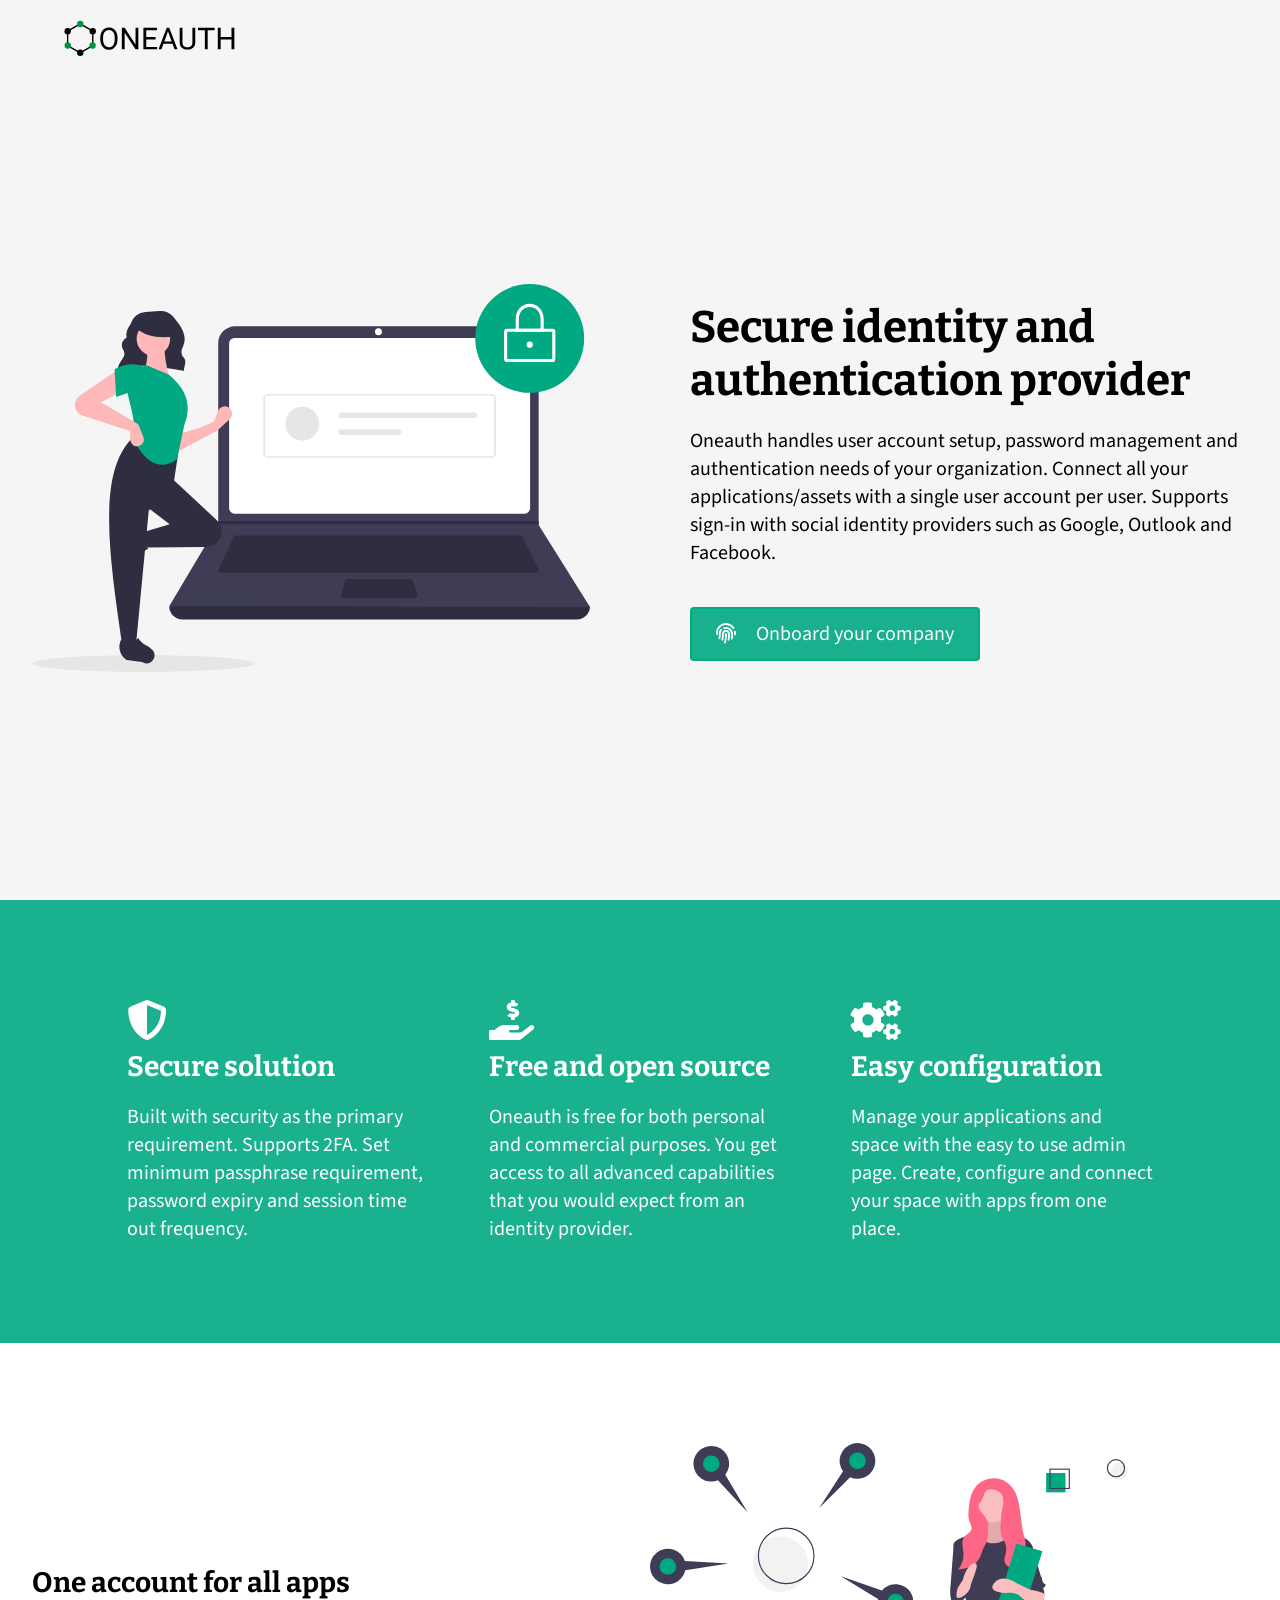
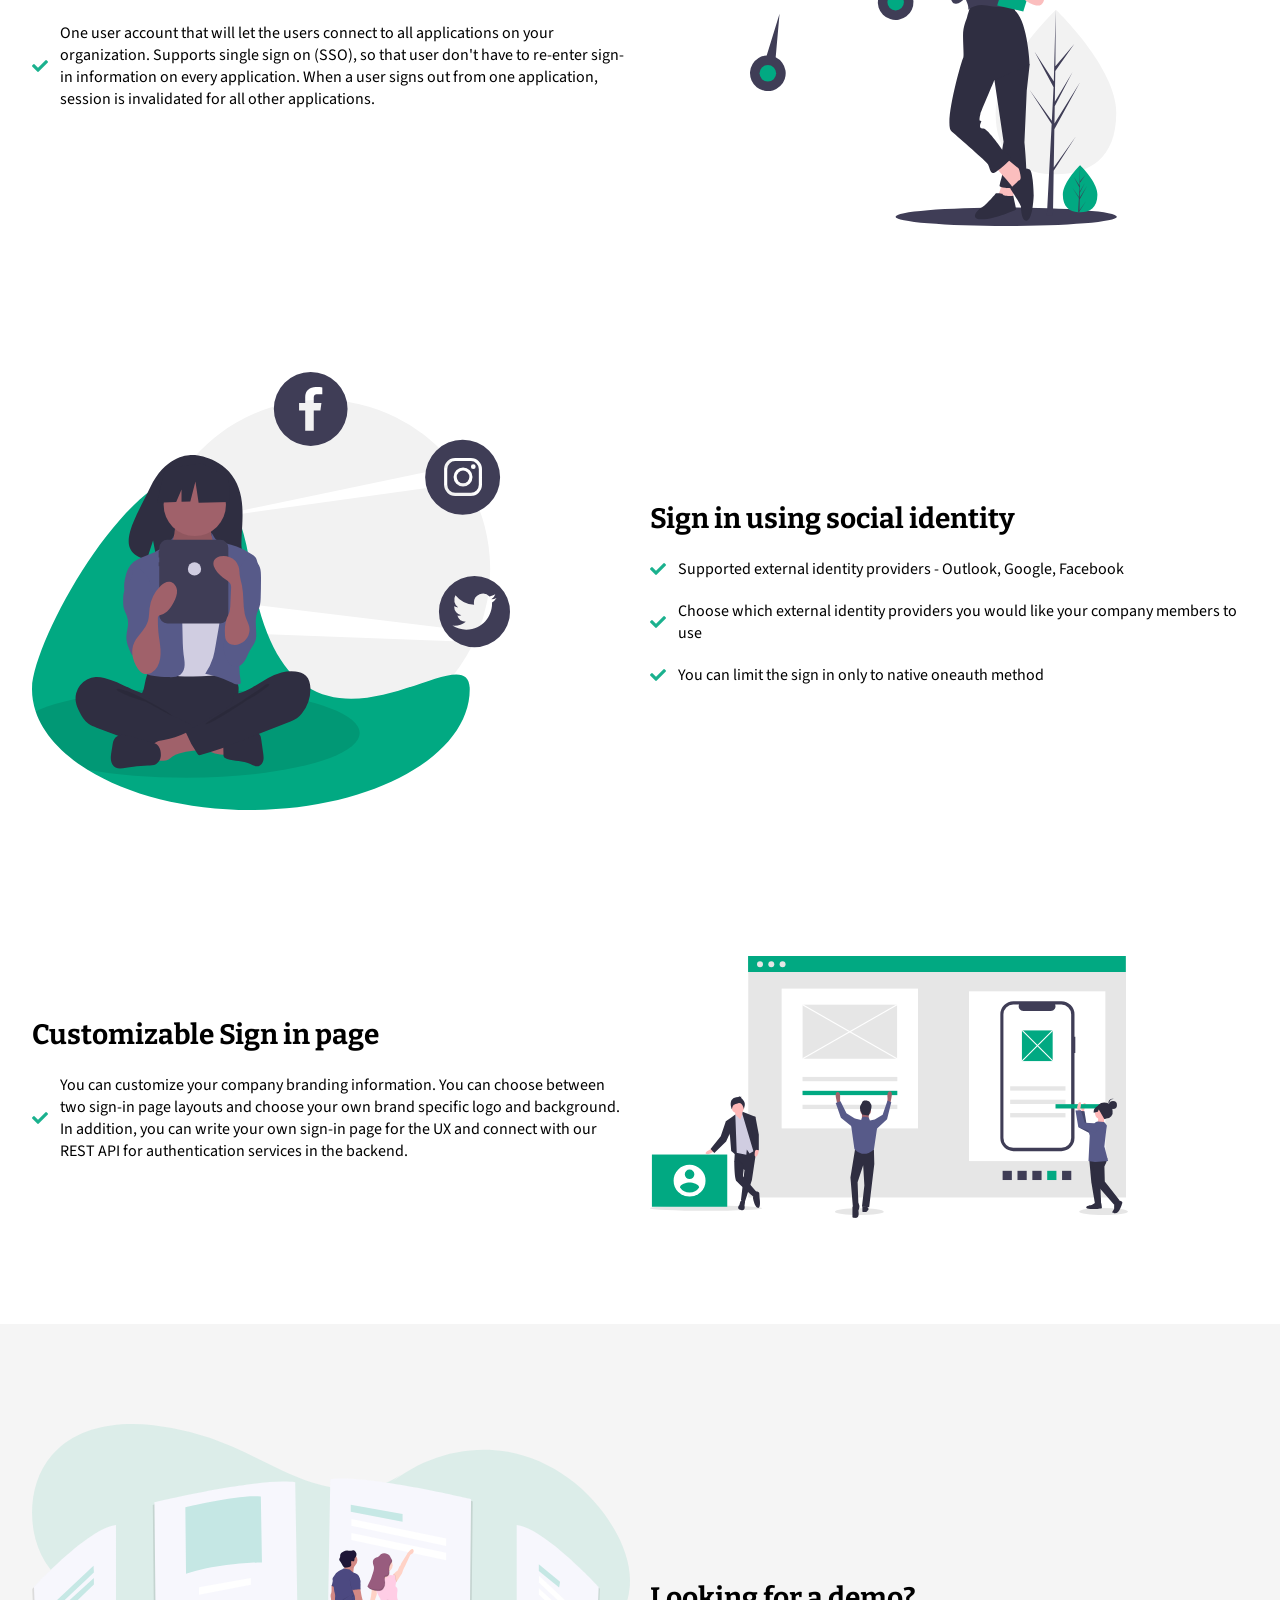
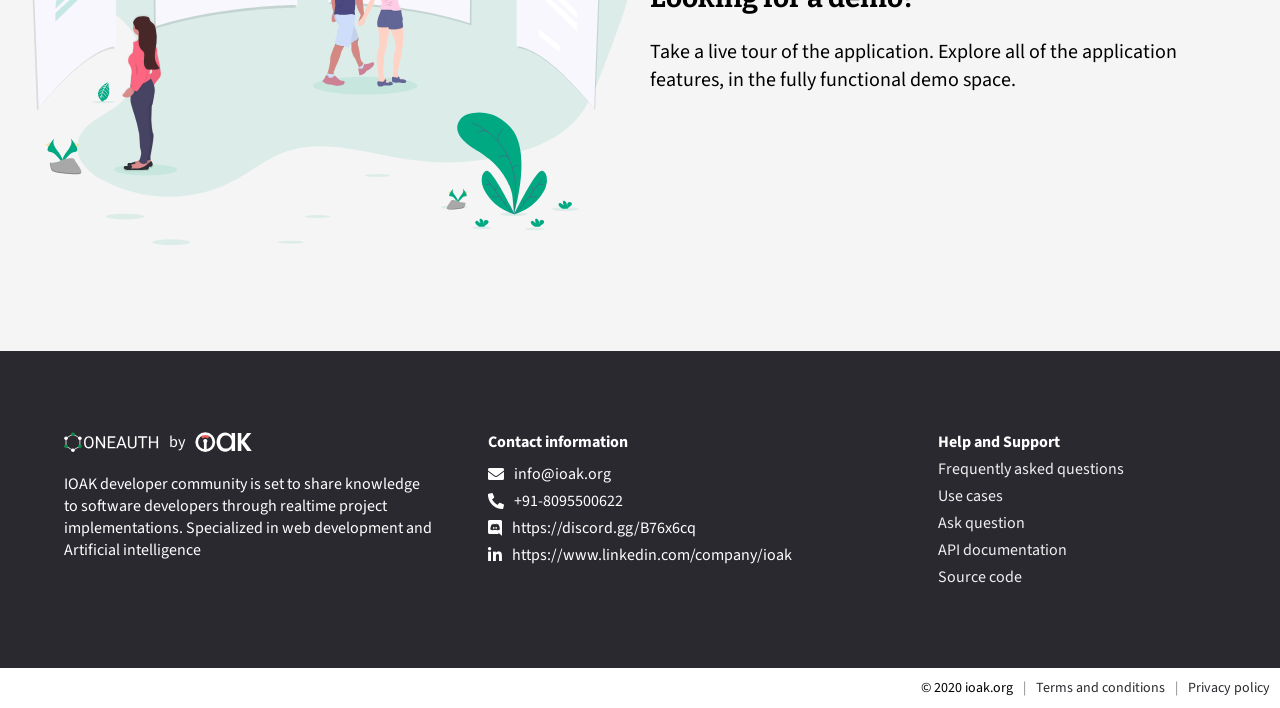
==== commit a7908da1: "Updates" ====
--- a/index.html
+++ b/index.html
@@ -1,5 +1,5 @@
-<!DOCTYPE html><html lang="en"><head><meta charSet="utf-8"/><meta http-equiv="x-ua-compatible" content="ie=edge"/><meta name="viewport" content="width=device-width, initial-scale=1, shrink-to-fit=no"/><style data-href="/styles.a4e1f0d77848a2f084ae.css">@import url(https://fonts.googleapis.com/css2?family=Bitter&family=Roboto&family=Source+Sans+Pro&display=swap);
+<!DOCTYPE html><html lang="en"><head><meta charSet="utf-8"/><meta http-equiv="x-ua-compatible" content="ie=edge"/><meta name="viewport" content="width=device-width, initial-scale=1, shrink-to-fit=no"/><style data-href="/styles.10c906d363269f3a5e3b.css">@import url(https://fonts.googleapis.com/css2?family=Bitter&family=Roboto&family=Source+Sans+Pro&display=swap);
 /*!
  * Font Awesome Free 5.13.1 by @fontawesome - https://fontawesome.com
  * License - https://fontawesome.com/license/free (Icons: CC BY 4.0, Fonts: SIL OFL 1.1, Code: MIT License)
- */.fa,.fab,.fad,.fal,.far,.fas{-moz-osx-font-smoothing:grayscale;-webkit-font-smoothing:antialiased;display:inline-block;font-style:normal;font-variant:normal;text-rendering:auto;line-height:1}.fa-lg{font-size:1.33333em;line-height:.75em;vertical-align:-.0667em}.fa-xs{font-size:.75em}.fa-sm{font-size:.875em}.fa-1x{font-size:1em}.fa-2x{font-size:2em}.fa-3x{font-size:3em}.fa-4x{font-size:4em}.fa-5x{font-size:5em}.fa-6x{font-size:6em}.fa-7x{font-size:7em}.fa-8x{font-size:8em}.fa-9x{font-size:9em}.fa-10x{font-size:10em}.fa-fw{text-align:center;width:1.25em}.fa-ul{list-style-type:none;margin-left:2.5em;padding-left:0}.fa-ul>li{position:relative}.fa-li{left:-2em;position:absolute;text-align:center;width:2em;line-height:inherit}.fa-border{border:.08em solid #eee;border-radius:.1em;padding:.2em .25em .15em}.fa-pull-left{float:left}.fa-pull-right{float:right}.fa.fa-pull-left,.fab.fa-pull-left,.fal.fa-pull-left,.far.fa-pull-left,.fas.fa-pull-left{margin-right:.3em}.fa.fa-pull-right,.fab.fa-pull-right,.fal.fa-pull-right,.far.fa-pull-right,.fas.fa-pull-right{margin-left:.3em}.fa-spin{animation:fa-spin 2s linear infinite}.fa-pulse{animation:fa-spin 1s steps(8) infinite}@keyframes fa-spin{0%{transform:rotate(0deg)}to{transform:rotate(1turn)}}.fa-rotate-90{-ms-filter:"progid:DXImageTransform.Microsoft.BasicImage(rotation=1)";transform:rotate(90deg)}.fa-rotate-180{-ms-filter:"progid:DXImageTransform.Microsoft.BasicImage(rotation=2)";transform:rotate(180deg)}.fa-rotate-270{-ms-filter:"progid:DXImageTransform.Microsoft.BasicImage(rotation=3)";transform:rotate(270deg)}.fa-flip-horizontal{-ms-filter:"progid:DXImageTransform.Microsoft.BasicImage(rotation=0, mirror=1)";transform:scaleX(-1)}.fa-flip-vertical{transform:scaleY(-1)}.fa-flip-both,.fa-flip-horizontal.fa-flip-vertical,.fa-flip-vertical{-ms-filter:"progid:DXImageTransform.Microsoft.BasicImage(rotation=2, mirror=1)"}.fa-flip-both,.fa-flip-horizontal.fa-flip-vertical{transform:scale(-1)}:root .fa-flip-both,:root .fa-flip-horizontal,:root .fa-flip-vertical,:root .fa-rotate-90,:root .fa-rotate-180,:root .fa-rotate-270{-webkit-filter:none;filter:none}.fa-stack{display:inline-block;height:2em;line-height:2em;position:relative;vertical-align:middle;width:2.5em}.fa-stack-1x,.fa-stack-2x{left:0;position:absolute;text-align:center;width:100%}.fa-stack-1x{line-height:inherit}.fa-stack-2x{font-size:2em}.fa-inverse{color:#fff}.fa-500px:before{content:"\F26E"}.fa-accessible-icon:before{content:"\F368"}.fa-accusoft:before{content:"\F369"}.fa-acquisitions-incorporated:before{content:"\F6AF"}.fa-ad:before{content:"\F641"}.fa-address-book:before{content:"\F2B9"}.fa-address-card:before{content:"\F2BB"}.fa-adjust:before{content:"\F042"}.fa-adn:before{content:"\F170"}.fa-adobe:before{content:"\F778"}.fa-adversal:before{content:"\F36A"}.fa-affiliatetheme:before{content:"\F36B"}.fa-air-freshener:before{content:"\F5D0"}.fa-airbnb:before{content:"\F834"}.fa-algolia:before{content:"\F36C"}.fa-align-center:before{content:"\F037"}.fa-align-justify:before{content:"\F039"}.fa-align-left:before{content:"\F036"}.fa-align-right:before{content:"\F038"}.fa-alipay:before{content:"\F642"}.fa-allergies:before{content:"\F461"}.fa-amazon:before{content:"\F270"}.fa-amazon-pay:before{content:"\F42C"}.fa-ambulance:before{content:"\F0F9"}.fa-american-sign-language-interpreting:before{content:"\F2A3"}.fa-amilia:before{content:"\F36D"}.fa-anchor:before{content:"\F13D"}.fa-android:before{content:"\F17B"}.fa-angellist:before{content:"\F209"}.fa-angle-double-down:before{content:"\F103"}.fa-angle-double-left:before{content:"\F100"}.fa-angle-double-right:before{content:"\F101"}.fa-angle-double-up:before{content:"\F102"}.fa-angle-down:before{content:"\F107"}.fa-angle-left:before{content:"\F104"}.fa-angle-right:before{content:"\F105"}.fa-angle-up:before{content:"\F106"}.fa-angry:before{content:"\F556"}.fa-angrycreative:before{content:"\F36E"}.fa-angular:before{content:"\F420"}.fa-ankh:before{content:"\F644"}.fa-app-store:before{content:"\F36F"}.fa-app-store-ios:before{content:"\F370"}.fa-apper:before{content:"\F371"}.fa-apple:before{content:"\F179"}.fa-apple-alt:before{content:"\F5D1"}.fa-apple-pay:before{content:"\F415"}.fa-archive:before{content:"\F187"}.fa-archway:before{content:"\F557"}.fa-arrow-alt-circle-down:before{content:"\F358"}.fa-arrow-alt-circle-left:before{content:"\F359"}.fa-arrow-alt-circle-right:before{content:"\F35A"}.fa-arrow-alt-circle-up:before{content:"\F35B"}.fa-arrow-circle-down:before{content:"\F0AB"}.fa-arrow-circle-left:before{content:"\F0A8"}.fa-arrow-circle-right:before{content:"\F0A9"}.fa-arrow-circle-up:before{content:"\F0AA"}.fa-arrow-down:before{content:"\F063"}.fa-arrow-left:before{content:"\F060"}.fa-arrow-right:before{content:"\F061"}.fa-arrow-up:before{content:"\F062"}.fa-arrows-alt:before{content:"\F0B2"}.fa-arrows-alt-h:before{content:"\F337"}.fa-arrows-alt-v:before{content:"\F338"}.fa-artstation:before{content:"\F77A"}.fa-assistive-listening-systems:before{content:"\F2A2"}.fa-asterisk:before{content:"\F069"}.fa-asymmetrik:before{content:"\F372"}.fa-at:before{content:"\F1FA"}.fa-atlas:before{content:"\F558"}.fa-atlassian:before{content:"\F77B"}.fa-atom:before{content:"\F5D2"}.fa-audible:before{content:"\F373"}.fa-audio-description:before{content:"\F29E"}.fa-autoprefixer:before{content:"\F41C"}.fa-avianex:before{content:"\F374"}.fa-aviato:before{content:"\F421"}.fa-award:before{content:"\F559"}.fa-aws:before{content:"\F375"}.fa-baby:before{content:"\F77C"}.fa-baby-carriage:before{content:"\F77D"}.fa-backspace:before{content:"\F55A"}.fa-backward:before{content:"\F04A"}.fa-bacon:before{content:"\F7E5"}.fa-bacteria:before{content:"\F959"}.fa-bacterium:before{content:"\F95A"}.fa-bahai:before{content:"\F666"}.fa-balance-scale:before{content:"\F24E"}.fa-balance-scale-left:before{content:"\F515"}.fa-balance-scale-right:before{content:"\F516"}.fa-ban:before{content:"\F05E"}.fa-band-aid:before{content:"\F462"}.fa-bandcamp:before{content:"\F2D5"}.fa-barcode:before{content:"\F02A"}.fa-bars:before{content:"\F0C9"}.fa-baseball-ball:before{content:"\F433"}.fa-basketball-ball:before{content:"\F434"}.fa-bath:before{content:"\F2CD"}.fa-battery-empty:before{content:"\F244"}.fa-battery-full:before{content:"\F240"}.fa-battery-half:before{content:"\F242"}.fa-battery-quarter:before{content:"\F243"}.fa-battery-three-quarters:before{content:"\F241"}.fa-battle-net:before{content:"\F835"}.fa-bed:before{content:"\F236"}.fa-beer:before{content:"\F0FC"}.fa-behance:before{content:"\F1B4"}.fa-behance-square:before{content:"\F1B5"}.fa-bell:before{content:"\F0F3"}.fa-bell-slash:before{content:"\F1F6"}.fa-bezier-curve:before{content:"\F55B"}.fa-bible:before{content:"\F647"}.fa-bicycle:before{content:"\F206"}.fa-biking:before{content:"\F84A"}.fa-bimobject:before{content:"\F378"}.fa-binoculars:before{content:"\F1E5"}.fa-biohazard:before{content:"\F780"}.fa-birthday-cake:before{content:"\F1FD"}.fa-bitbucket:before{content:"\F171"}.fa-bitcoin:before{content:"\F379"}.fa-bity:before{content:"\F37A"}.fa-black-tie:before{content:"\F27E"}.fa-blackberry:before{content:"\F37B"}.fa-blender:before{content:"\F517"}.fa-blender-phone:before{content:"\F6B6"}.fa-blind:before{content:"\F29D"}.fa-blog:before{content:"\F781"}.fa-blogger:before{content:"\F37C"}.fa-blogger-b:before{content:"\F37D"}.fa-bluetooth:before{content:"\F293"}.fa-bluetooth-b:before{content:"\F294"}.fa-bold:before{content:"\F032"}.fa-bolt:before{content:"\F0E7"}.fa-bomb:before{content:"\F1E2"}.fa-bone:before{content:"\F5D7"}.fa-bong:before{content:"\F55C"}.fa-book:before{content:"\F02D"}.fa-book-dead:before{content:"\F6B7"}.fa-book-medical:before{content:"\F7E6"}.fa-book-open:before{content:"\F518"}.fa-book-reader:before{content:"\F5DA"}.fa-bookmark:before{content:"\F02E"}.fa-bootstrap:before{content:"\F836"}.fa-border-all:before{content:"\F84C"}.fa-border-none:before{content:"\F850"}.fa-border-style:before{content:"\F853"}.fa-bowling-ball:before{content:"\F436"}.fa-box:before{content:"\F466"}.fa-box-open:before{content:"\F49E"}.fa-box-tissue:before{content:"\F95B"}.fa-boxes:before{content:"\F468"}.fa-braille:before{content:"\F2A1"}.fa-brain:before{content:"\F5DC"}.fa-bread-slice:before{content:"\F7EC"}.fa-briefcase:before{content:"\F0B1"}.fa-briefcase-medical:before{content:"\F469"}.fa-broadcast-tower:before{content:"\F519"}.fa-broom:before{content:"\F51A"}.fa-brush:before{content:"\F55D"}.fa-btc:before{content:"\F15A"}.fa-buffer:before{content:"\F837"}.fa-bug:before{content:"\F188"}.fa-building:before{content:"\F1AD"}.fa-bullhorn:before{content:"\F0A1"}.fa-bullseye:before{content:"\F140"}.fa-burn:before{content:"\F46A"}.fa-buromobelexperte:before{content:"\F37F"}.fa-bus:before{content:"\F207"}.fa-bus-alt:before{content:"\F55E"}.fa-business-time:before{content:"\F64A"}.fa-buy-n-large:before{content:"\F8A6"}.fa-buysellads:before{content:"\F20D"}.fa-calculator:before{content:"\F1EC"}.fa-calendar:before{content:"\F133"}.fa-calendar-alt:before{content:"\F073"}.fa-calendar-check:before{content:"\F274"}.fa-calendar-day:before{content:"\F783"}.fa-calendar-minus:before{content:"\F272"}.fa-calendar-plus:before{content:"\F271"}.fa-calendar-times:before{content:"\F273"}.fa-calendar-week:before{content:"\F784"}.fa-camera:before{content:"\F030"}.fa-camera-retro:before{content:"\F083"}.fa-campground:before{content:"\F6BB"}.fa-canadian-maple-leaf:before{content:"\F785"}.fa-candy-cane:before{content:"\F786"}.fa-cannabis:before{content:"\F55F"}.fa-capsules:before{content:"\F46B"}.fa-car:before{content:"\F1B9"}.fa-car-alt:before{content:"\F5DE"}.fa-car-battery:before{content:"\F5DF"}.fa-car-crash:before{content:"\F5E1"}.fa-car-side:before{content:"\F5E4"}.fa-caravan:before{content:"\F8FF"}.fa-caret-down:before{content:"\F0D7"}.fa-caret-left:before{content:"\F0D9"}.fa-caret-right:before{content:"\F0DA"}.fa-caret-square-down:before{content:"\F150"}.fa-caret-square-left:before{content:"\F191"}.fa-caret-square-right:before{content:"\F152"}.fa-caret-square-up:before{content:"\F151"}.fa-caret-up:before{content:"\F0D8"}.fa-carrot:before{content:"\F787"}.fa-cart-arrow-down:before{content:"\F218"}.fa-cart-plus:before{content:"\F217"}.fa-cash-register:before{content:"\F788"}.fa-cat:before{content:"\F6BE"}.fa-cc-amazon-pay:before{content:"\F42D"}.fa-cc-amex:before{content:"\F1F3"}.fa-cc-apple-pay:before{content:"\F416"}.fa-cc-diners-club:before{content:"\F24C"}.fa-cc-discover:before{content:"\F1F2"}.fa-cc-jcb:before{content:"\F24B"}.fa-cc-mastercard:before{content:"\F1F1"}.fa-cc-paypal:before{content:"\F1F4"}.fa-cc-stripe:before{content:"\F1F5"}.fa-cc-visa:before{content:"\F1F0"}.fa-centercode:before{content:"\F380"}.fa-centos:before{content:"\F789"}.fa-certificate:before{content:"\F0A3"}.fa-chair:before{content:"\F6C0"}.fa-chalkboard:before{content:"\F51B"}.fa-chalkboard-teacher:before{content:"\F51C"}.fa-charging-station:before{content:"\F5E7"}.fa-chart-area:before{content:"\F1FE"}.fa-chart-bar:before{content:"\F080"}.fa-chart-line:before{content:"\F201"}.fa-chart-pie:before{content:"\F200"}.fa-check:before{content:"\F00C"}.fa-check-circle:before{content:"\F058"}.fa-check-double:before{content:"\F560"}.fa-check-square:before{content:"\F14A"}.fa-cheese:before{content:"\F7EF"}.fa-chess:before{content:"\F439"}.fa-chess-bishop:before{content:"\F43A"}.fa-chess-board:before{content:"\F43C"}.fa-chess-king:before{content:"\F43F"}.fa-chess-knight:before{content:"\F441"}.fa-chess-pawn:before{content:"\F443"}.fa-chess-queen:before{content:"\F445"}.fa-chess-rook:before{content:"\F447"}.fa-chevron-circle-down:before{content:"\F13A"}.fa-chevron-circle-left:before{content:"\F137"}.fa-chevron-circle-right:before{content:"\F138"}.fa-chevron-circle-up:before{content:"\F139"}.fa-chevron-down:before{content:"\F078"}.fa-chevron-left:before{content:"\F053"}.fa-chevron-right:before{content:"\F054"}.fa-chevron-up:before{content:"\F077"}.fa-child:before{content:"\F1AE"}.fa-chrome:before{content:"\F268"}.fa-chromecast:before{content:"\F838"}.fa-church:before{content:"\F51D"}.fa-circle:before{content:"\F111"}.fa-circle-notch:before{content:"\F1CE"}.fa-city:before{content:"\F64F"}.fa-clinic-medical:before{content:"\F7F2"}.fa-clipboard:before{content:"\F328"}.fa-clipboard-check:before{content:"\F46C"}.fa-clipboard-list:before{content:"\F46D"}.fa-clock:before{content:"\F017"}.fa-clone:before{content:"\F24D"}.fa-closed-captioning:before{content:"\F20A"}.fa-cloud:before{content:"\F0C2"}.fa-cloud-download-alt:before{content:"\F381"}.fa-cloud-meatball:before{content:"\F73B"}.fa-cloud-moon:before{content:"\F6C3"}.fa-cloud-moon-rain:before{content:"\F73C"}.fa-cloud-rain:before{content:"\F73D"}.fa-cloud-showers-heavy:before{content:"\F740"}.fa-cloud-sun:before{content:"\F6C4"}.fa-cloud-sun-rain:before{content:"\F743"}.fa-cloud-upload-alt:before{content:"\F382"}.fa-cloudscale:before{content:"\F383"}.fa-cloudsmith:before{content:"\F384"}.fa-cloudversify:before{content:"\F385"}.fa-cocktail:before{content:"\F561"}.fa-code:before{content:"\F121"}.fa-code-branch:before{content:"\F126"}.fa-codepen:before{content:"\F1CB"}.fa-codiepie:before{content:"\F284"}.fa-coffee:before{content:"\F0F4"}.fa-cog:before{content:"\F013"}.fa-cogs:before{content:"\F085"}.fa-coins:before{content:"\F51E"}.fa-columns:before{content:"\F0DB"}.fa-comment:before{content:"\F075"}.fa-comment-alt:before{content:"\F27A"}.fa-comment-dollar:before{content:"\F651"}.fa-comment-dots:before{content:"\F4AD"}.fa-comment-medical:before{content:"\F7F5"}.fa-comment-slash:before{content:"\F4B3"}.fa-comments:before{content:"\F086"}.fa-comments-dollar:before{content:"\F653"}.fa-compact-disc:before{content:"\F51F"}.fa-compass:before{content:"\F14E"}.fa-compress:before{content:"\F066"}.fa-compress-alt:before{content:"\F422"}.fa-compress-arrows-alt:before{content:"\F78C"}.fa-concierge-bell:before{content:"\F562"}.fa-confluence:before{content:"\F78D"}.fa-connectdevelop:before{content:"\F20E"}.fa-contao:before{content:"\F26D"}.fa-cookie:before{content:"\F563"}.fa-cookie-bite:before{content:"\F564"}.fa-copy:before{content:"\F0C5"}.fa-copyright:before{content:"\F1F9"}.fa-cotton-bureau:before{content:"\F89E"}.fa-couch:before{content:"\F4B8"}.fa-cpanel:before{content:"\F388"}.fa-creative-commons:before{content:"\F25E"}.fa-creative-commons-by:before{content:"\F4E7"}.fa-creative-commons-nc:before{content:"\F4E8"}.fa-creative-commons-nc-eu:before{content:"\F4E9"}.fa-creative-commons-nc-jp:before{content:"\F4EA"}.fa-creative-commons-nd:before{content:"\F4EB"}.fa-creative-commons-pd:before{content:"\F4EC"}.fa-creative-commons-pd-alt:before{content:"\F4ED"}.fa-creative-commons-remix:before{content:"\F4EE"}.fa-creative-commons-sa:before{content:"\F4EF"}.fa-creative-commons-sampling:before{content:"\F4F0"}.fa-creative-commons-sampling-plus:before{content:"\F4F1"}.fa-creative-commons-share:before{content:"\F4F2"}.fa-creative-commons-zero:before{content:"\F4F3"}.fa-credit-card:before{content:"\F09D"}.fa-critical-role:before{content:"\F6C9"}.fa-crop:before{content:"\F125"}.fa-crop-alt:before{content:"\F565"}.fa-cross:before{content:"\F654"}.fa-crosshairs:before{content:"\F05B"}.fa-crow:before{content:"\F520"}.fa-crown:before{content:"\F521"}.fa-crutch:before{content:"\F7F7"}.fa-css3:before{content:"\F13C"}.fa-css3-alt:before{content:"\F38B"}.fa-cube:before{content:"\F1B2"}.fa-cubes:before{content:"\F1B3"}.fa-cut:before{content:"\F0C4"}.fa-cuttlefish:before{content:"\F38C"}.fa-d-and-d:before{content:"\F38D"}.fa-d-and-d-beyond:before{content:"\F6CA"}.fa-dailymotion:before{content:"\F952"}.fa-dashcube:before{content:"\F210"}.fa-database:before{content:"\F1C0"}.fa-deaf:before{content:"\F2A4"}.fa-deezer:before{content:"\F977"}.fa-delicious:before{content:"\F1A5"}.fa-democrat:before{content:"\F747"}.fa-deploydog:before{content:"\F38E"}.fa-deskpro:before{content:"\F38F"}.fa-desktop:before{content:"\F108"}.fa-dev:before{content:"\F6CC"}.fa-deviantart:before{content:"\F1BD"}.fa-dharmachakra:before{content:"\F655"}.fa-dhl:before{content:"\F790"}.fa-diagnoses:before{content:"\F470"}.fa-diaspora:before{content:"\F791"}.fa-dice:before{content:"\F522"}.fa-dice-d20:before{content:"\F6CF"}.fa-dice-d6:before{content:"\F6D1"}.fa-dice-five:before{content:"\F523"}.fa-dice-four:before{content:"\F524"}.fa-dice-one:before{content:"\F525"}.fa-dice-six:before{content:"\F526"}.fa-dice-three:before{content:"\F527"}.fa-dice-two:before{content:"\F528"}.fa-digg:before{content:"\F1A6"}.fa-digital-ocean:before{content:"\F391"}.fa-digital-tachograph:before{content:"\F566"}.fa-directions:before{content:"\F5EB"}.fa-discord:before{content:"\F392"}.fa-discourse:before{content:"\F393"}.fa-disease:before{content:"\F7FA"}.fa-divide:before{content:"\F529"}.fa-dizzy:before{content:"\F567"}.fa-dna:before{content:"\F471"}.fa-dochub:before{content:"\F394"}.fa-docker:before{content:"\F395"}.fa-dog:before{content:"\F6D3"}.fa-dollar-sign:before{content:"\F155"}.fa-dolly:before{content:"\F472"}.fa-dolly-flatbed:before{content:"\F474"}.fa-donate:before{content:"\F4B9"}.fa-door-closed:before{content:"\F52A"}.fa-door-open:before{content:"\F52B"}.fa-dot-circle:before{content:"\F192"}.fa-dove:before{content:"\F4BA"}.fa-download:before{content:"\F019"}.fa-draft2digital:before{content:"\F396"}.fa-drafting-compass:before{content:"\F568"}.fa-dragon:before{content:"\F6D5"}.fa-draw-polygon:before{content:"\F5EE"}.fa-dribbble:before{content:"\F17D"}.fa-dribbble-square:before{content:"\F397"}.fa-dropbox:before{content:"\F16B"}.fa-drum:before{content:"\F569"}.fa-drum-steelpan:before{content:"\F56A"}.fa-drumstick-bite:before{content:"\F6D7"}.fa-drupal:before{content:"\F1A9"}.fa-dumbbell:before{content:"\F44B"}.fa-dumpster:before{content:"\F793"}.fa-dumpster-fire:before{content:"\F794"}.fa-dungeon:before{content:"\F6D9"}.fa-dyalog:before{content:"\F399"}.fa-earlybirds:before{content:"\F39A"}.fa-ebay:before{content:"\F4F4"}.fa-edge:before{content:"\F282"}.fa-edge-legacy:before{content:"\F978"}.fa-edit:before{content:"\F044"}.fa-egg:before{content:"\F7FB"}.fa-eject:before{content:"\F052"}.fa-elementor:before{content:"\F430"}.fa-ellipsis-h:before{content:"\F141"}.fa-ellipsis-v:before{content:"\F142"}.fa-ello:before{content:"\F5F1"}.fa-ember:before{content:"\F423"}.fa-empire:before{content:"\F1D1"}.fa-envelope:before{content:"\F0E0"}.fa-envelope-open:before{content:"\F2B6"}.fa-envelope-open-text:before{content:"\F658"}.fa-envelope-square:before{content:"\F199"}.fa-envira:before{content:"\F299"}.fa-equals:before{content:"\F52C"}.fa-eraser:before{content:"\F12D"}.fa-erlang:before{content:"\F39D"}.fa-ethereum:before{content:"\F42E"}.fa-ethernet:before{content:"\F796"}.fa-etsy:before{content:"\F2D7"}.fa-euro-sign:before{content:"\F153"}.fa-evernote:before{content:"\F839"}.fa-exchange-alt:before{content:"\F362"}.fa-exclamation:before{content:"\F12A"}.fa-exclamation-circle:before{content:"\F06A"}.fa-exclamation-triangle:before{content:"\F071"}.fa-expand:before{content:"\F065"}.fa-expand-alt:before{content:"\F424"}.fa-expand-arrows-alt:before{content:"\F31E"}.fa-expeditedssl:before{content:"\F23E"}.fa-external-link-alt:before{content:"\F35D"}.fa-external-link-square-alt:before{content:"\F360"}.fa-eye:before{content:"\F06E"}.fa-eye-dropper:before{content:"\F1FB"}.fa-eye-slash:before{content:"\F070"}.fa-facebook:before{content:"\F09A"}.fa-facebook-f:before{content:"\F39E"}.fa-facebook-messenger:before{content:"\F39F"}.fa-facebook-square:before{content:"\F082"}.fa-fan:before{content:"\F863"}.fa-fantasy-flight-games:before{content:"\F6DC"}.fa-fast-backward:before{content:"\F049"}.fa-fast-forward:before{content:"\F050"}.fa-faucet:before{content:"\F905"}.fa-fax:before{content:"\F1AC"}.fa-feather:before{content:"\F52D"}.fa-feather-alt:before{content:"\F56B"}.fa-fedex:before{content:"\F797"}.fa-fedora:before{content:"\F798"}.fa-female:before{content:"\F182"}.fa-fighter-jet:before{content:"\F0FB"}.fa-figma:before{content:"\F799"}.fa-file:before{content:"\F15B"}.fa-file-alt:before{content:"\F15C"}.fa-file-archive:before{content:"\F1C6"}.fa-file-audio:before{content:"\F1C7"}.fa-file-code:before{content:"\F1C9"}.fa-file-contract:before{content:"\F56C"}.fa-file-csv:before{content:"\F6DD"}.fa-file-download:before{content:"\F56D"}.fa-file-excel:before{content:"\F1C3"}.fa-file-export:before{content:"\F56E"}.fa-file-image:before{content:"\F1C5"}.fa-file-import:before{content:"\F56F"}.fa-file-invoice:before{content:"\F570"}.fa-file-invoice-dollar:before{content:"\F571"}.fa-file-medical:before{content:"\F477"}.fa-file-medical-alt:before{content:"\F478"}.fa-file-pdf:before{content:"\F1C1"}.fa-file-powerpoint:before{content:"\F1C4"}.fa-file-prescription:before{content:"\F572"}.fa-file-signature:before{content:"\F573"}.fa-file-upload:before{content:"\F574"}.fa-file-video:before{content:"\F1C8"}.fa-file-word:before{content:"\F1C2"}.fa-fill:before{content:"\F575"}.fa-fill-drip:before{content:"\F576"}.fa-film:before{content:"\F008"}.fa-filter:before{content:"\F0B0"}.fa-fingerprint:before{content:"\F577"}.fa-fire:before{content:"\F06D"}.fa-fire-alt:before{content:"\F7E4"}.fa-fire-extinguisher:before{content:"\F134"}.fa-firefox:before{content:"\F269"}.fa-firefox-browser:before{content:"\F907"}.fa-first-aid:before{content:"\F479"}.fa-first-order:before{content:"\F2B0"}.fa-first-order-alt:before{content:"\F50A"}.fa-firstdraft:before{content:"\F3A1"}.fa-fish:before{content:"\F578"}.fa-fist-raised:before{content:"\F6DE"}.fa-flag:before{content:"\F024"}.fa-flag-checkered:before{content:"\F11E"}.fa-flag-usa:before{content:"\F74D"}.fa-flask:before{content:"\F0C3"}.fa-flickr:before{content:"\F16E"}.fa-flipboard:before{content:"\F44D"}.fa-flushed:before{content:"\F579"}.fa-fly:before{content:"\F417"}.fa-folder:before{content:"\F07B"}.fa-folder-minus:before{content:"\F65D"}.fa-folder-open:before{content:"\F07C"}.fa-folder-plus:before{content:"\F65E"}.fa-font:before{content:"\F031"}.fa-font-awesome:before{content:"\F2B4"}.fa-font-awesome-alt:before{content:"\F35C"}.fa-font-awesome-flag:before{content:"\F425"}.fa-font-awesome-logo-full:before{content:"\F4E6"}.fa-fonticons:before{content:"\F280"}.fa-fonticons-fi:before{content:"\F3A2"}.fa-football-ball:before{content:"\F44E"}.fa-fort-awesome:before{content:"\F286"}.fa-fort-awesome-alt:before{content:"\F3A3"}.fa-forumbee:before{content:"\F211"}.fa-forward:before{content:"\F04E"}.fa-foursquare:before{content:"\F180"}.fa-free-code-camp:before{content:"\F2C5"}.fa-freebsd:before{content:"\F3A4"}.fa-frog:before{content:"\F52E"}.fa-frown:before{content:"\F119"}.fa-frown-open:before{content:"\F57A"}.fa-fulcrum:before{content:"\F50B"}.fa-funnel-dollar:before{content:"\F662"}.fa-futbol:before{content:"\F1E3"}.fa-galactic-republic:before{content:"\F50C"}.fa-galactic-senate:before{content:"\F50D"}.fa-gamepad:before{content:"\F11B"}.fa-gas-pump:before{content:"\F52F"}.fa-gavel:before{content:"\F0E3"}.fa-gem:before{content:"\F3A5"}.fa-genderless:before{content:"\F22D"}.fa-get-pocket:before{content:"\F265"}.fa-gg:before{content:"\F260"}.fa-gg-circle:before{content:"\F261"}.fa-ghost:before{content:"\F6E2"}.fa-gift:before{content:"\F06B"}.fa-gifts:before{content:"\F79C"}.fa-git:before{content:"\F1D3"}.fa-git-alt:before{content:"\F841"}.fa-git-square:before{content:"\F1D2"}.fa-github:before{content:"\F09B"}.fa-github-alt:before{content:"\F113"}.fa-github-square:before{content:"\F092"}.fa-gitkraken:before{content:"\F3A6"}.fa-gitlab:before{content:"\F296"}.fa-gitter:before{content:"\F426"}.fa-glass-cheers:before{content:"\F79F"}.fa-glass-martini:before{content:"\F000"}.fa-glass-martini-alt:before{content:"\F57B"}.fa-glass-whiskey:before{content:"\F7A0"}.fa-glasses:before{content:"\F530"}.fa-glide:before{content:"\F2A5"}.fa-glide-g:before{content:"\F2A6"}.fa-globe:before{content:"\F0AC"}.fa-globe-africa:before{content:"\F57C"}.fa-globe-americas:before{content:"\F57D"}.fa-globe-asia:before{content:"\F57E"}.fa-globe-europe:before{content:"\F7A2"}.fa-gofore:before{content:"\F3A7"}.fa-golf-ball:before{content:"\F450"}.fa-goodreads:before{content:"\F3A8"}.fa-goodreads-g:before{content:"\F3A9"}.fa-google:before{content:"\F1A0"}.fa-google-drive:before{content:"\F3AA"}.fa-google-pay:before{content:"\F979"}.fa-google-play:before{content:"\F3AB"}.fa-google-plus:before{content:"\F2B3"}.fa-google-plus-g:before{content:"\F0D5"}.fa-google-plus-square:before{content:"\F0D4"}.fa-google-wallet:before{content:"\F1EE"}.fa-gopuram:before{content:"\F664"}.fa-graduation-cap:before{content:"\F19D"}.fa-gratipay:before{content:"\F184"}.fa-grav:before{content:"\F2D6"}.fa-greater-than:before{content:"\F531"}.fa-greater-than-equal:before{content:"\F532"}.fa-grimace:before{content:"\F57F"}.fa-grin:before{content:"\F580"}.fa-grin-alt:before{content:"\F581"}.fa-grin-beam:before{content:"\F582"}.fa-grin-beam-sweat:before{content:"\F583"}.fa-grin-hearts:before{content:"\F584"}.fa-grin-squint:before{content:"\F585"}.fa-grin-squint-tears:before{content:"\F586"}.fa-grin-stars:before{content:"\F587"}.fa-grin-tears:before{content:"\F588"}.fa-grin-tongue:before{content:"\F589"}.fa-grin-tongue-squint:before{content:"\F58A"}.fa-grin-tongue-wink:before{content:"\F58B"}.fa-grin-wink:before{content:"\F58C"}.fa-grip-horizontal:before{content:"\F58D"}.fa-grip-lines:before{content:"\F7A4"}.fa-grip-lines-vertical:before{content:"\F7A5"}.fa-grip-vertical:before{content:"\F58E"}.fa-gripfire:before{content:"\F3AC"}.fa-grunt:before{content:"\F3AD"}.fa-guitar:before{content:"\F7A6"}.fa-gulp:before{content:"\F3AE"}.fa-h-square:before{content:"\F0FD"}.fa-hacker-news:before{content:"\F1D4"}.fa-hacker-news-square:before{content:"\F3AF"}.fa-hackerrank:before{content:"\F5F7"}.fa-hamburger:before{content:"\F805"}.fa-hammer:before{content:"\F6E3"}.fa-hamsa:before{content:"\F665"}.fa-hand-holding:before{content:"\F4BD"}.fa-hand-holding-heart:before{content:"\F4BE"}.fa-hand-holding-medical:before{content:"\F95C"}.fa-hand-holding-usd:before{content:"\F4C0"}.fa-hand-holding-water:before{content:"\F4C1"}.fa-hand-lizard:before{content:"\F258"}.fa-hand-middle-finger:before{content:"\F806"}.fa-hand-paper:before{content:"\F256"}.fa-hand-peace:before{content:"\F25B"}.fa-hand-point-down:before{content:"\F0A7"}.fa-hand-point-left:before{content:"\F0A5"}.fa-hand-point-right:before{content:"\F0A4"}.fa-hand-point-up:before{content:"\F0A6"}.fa-hand-pointer:before{content:"\F25A"}.fa-hand-rock:before{content:"\F255"}.fa-hand-scissors:before{content:"\F257"}.fa-hand-sparkles:before{content:"\F95D"}.fa-hand-spock:before{content:"\F259"}.fa-hands:before{content:"\F4C2"}.fa-hands-helping:before{content:"\F4C4"}.fa-hands-wash:before{content:"\F95E"}.fa-handshake:before{content:"\F2B5"}.fa-handshake-alt-slash:before{content:"\F95F"}.fa-handshake-slash:before{content:"\F960"}.fa-hanukiah:before{content:"\F6E6"}.fa-hard-hat:before{content:"\F807"}.fa-hashtag:before{content:"\F292"}.fa-hat-cowboy:before{content:"\F8C0"}.fa-hat-cowboy-side:before{content:"\F8C1"}.fa-hat-wizard:before{content:"\F6E8"}.fa-hdd:before{content:"\F0A0"}.fa-head-side-cough:before{content:"\F961"}.fa-head-side-cough-slash:before{content:"\F962"}.fa-head-side-mask:before{content:"\F963"}.fa-head-side-virus:before{content:"\F964"}.fa-heading:before{content:"\F1DC"}.fa-headphones:before{content:"\F025"}.fa-headphones-alt:before{content:"\F58F"}.fa-headset:before{content:"\F590"}.fa-heart:before{content:"\F004"}.fa-heart-broken:before{content:"\F7A9"}.fa-heartbeat:before{content:"\F21E"}.fa-helicopter:before{content:"\F533"}.fa-highlighter:before{content:"\F591"}.fa-hiking:before{content:"\F6EC"}.fa-hippo:before{content:"\F6ED"}.fa-hips:before{content:"\F452"}.fa-hire-a-helper:before{content:"\F3B0"}.fa-history:before{content:"\F1DA"}.fa-hockey-puck:before{content:"\F453"}.fa-holly-berry:before{content:"\F7AA"}.fa-home:before{content:"\F015"}.fa-hooli:before{content:"\F427"}.fa-hornbill:before{content:"\F592"}.fa-horse:before{content:"\F6F0"}.fa-horse-head:before{content:"\F7AB"}.fa-hospital:before{content:"\F0F8"}.fa-hospital-alt:before{content:"\F47D"}.fa-hospital-symbol:before{content:"\F47E"}.fa-hospital-user:before{content:"\F80D"}.fa-hot-tub:before{content:"\F593"}.fa-hotdog:before{content:"\F80F"}.fa-hotel:before{content:"\F594"}.fa-hotjar:before{content:"\F3B1"}.fa-hourglass:before{content:"\F254"}.fa-hourglass-end:before{content:"\F253"}.fa-hourglass-half:before{content:"\F252"}.fa-hourglass-start:before{content:"\F251"}.fa-house-damage:before{content:"\F6F1"}.fa-house-user:before{content:"\F965"}.fa-houzz:before{content:"\F27C"}.fa-hryvnia:before{content:"\F6F2"}.fa-html5:before{content:"\F13B"}.fa-hubspot:before{content:"\F3B2"}.fa-i-cursor:before{content:"\F246"}.fa-ice-cream:before{content:"\F810"}.fa-icicles:before{content:"\F7AD"}.fa-icons:before{content:"\F86D"}.fa-id-badge:before{content:"\F2C1"}.fa-id-card:before{content:"\F2C2"}.fa-id-card-alt:before{content:"\F47F"}.fa-ideal:before{content:"\F913"}.fa-igloo:before{content:"\F7AE"}.fa-image:before{content:"\F03E"}.fa-images:before{content:"\F302"}.fa-imdb:before{content:"\F2D8"}.fa-inbox:before{content:"\F01C"}.fa-indent:before{content:"\F03C"}.fa-industry:before{content:"\F275"}.fa-infinity:before{content:"\F534"}.fa-info:before{content:"\F129"}.fa-info-circle:before{content:"\F05A"}.fa-instagram:before{content:"\F16D"}.fa-instagram-square:before{content:"\F955"}.fa-intercom:before{content:"\F7AF"}.fa-internet-explorer:before{content:"\F26B"}.fa-invision:before{content:"\F7B0"}.fa-ioxhost:before{content:"\F208"}.fa-italic:before{content:"\F033"}.fa-itch-io:before{content:"\F83A"}.fa-itunes:before{content:"\F3B4"}.fa-itunes-note:before{content:"\F3B5"}.fa-java:before{content:"\F4E4"}.fa-jedi:before{content:"\F669"}.fa-jedi-order:before{content:"\F50E"}.fa-jenkins:before{content:"\F3B6"}.fa-jira:before{content:"\F7B1"}.fa-joget:before{content:"\F3B7"}.fa-joint:before{content:"\F595"}.fa-joomla:before{content:"\F1AA"}.fa-journal-whills:before{content:"\F66A"}.fa-js:before{content:"\F3B8"}.fa-js-square:before{content:"\F3B9"}.fa-jsfiddle:before{content:"\F1CC"}.fa-kaaba:before{content:"\F66B"}.fa-kaggle:before{content:"\F5FA"}.fa-key:before{content:"\F084"}.fa-keybase:before{content:"\F4F5"}.fa-keyboard:before{content:"\F11C"}.fa-keycdn:before{content:"\F3BA"}.fa-khanda:before{content:"\F66D"}.fa-kickstarter:before{content:"\F3BB"}.fa-kickstarter-k:before{content:"\F3BC"}.fa-kiss:before{content:"\F596"}.fa-kiss-beam:before{content:"\F597"}.fa-kiss-wink-heart:before{content:"\F598"}.fa-kiwi-bird:before{content:"\F535"}.fa-korvue:before{content:"\F42F"}.fa-landmark:before{content:"\F66F"}.fa-language:before{content:"\F1AB"}.fa-laptop:before{content:"\F109"}.fa-laptop-code:before{content:"\F5FC"}.fa-laptop-house:before{content:"\F966"}.fa-laptop-medical:before{content:"\F812"}.fa-laravel:before{content:"\F3BD"}.fa-lastfm:before{content:"\F202"}.fa-lastfm-square:before{content:"\F203"}.fa-laugh:before{content:"\F599"}.fa-laugh-beam:before{content:"\F59A"}.fa-laugh-squint:before{content:"\F59B"}.fa-laugh-wink:before{content:"\F59C"}.fa-layer-group:before{content:"\F5FD"}.fa-leaf:before{content:"\F06C"}.fa-leanpub:before{content:"\F212"}.fa-lemon:before{content:"\F094"}.fa-less:before{content:"\F41D"}.fa-less-than:before{content:"\F536"}.fa-less-than-equal:before{content:"\F537"}.fa-level-down-alt:before{content:"\F3BE"}.fa-level-up-alt:before{content:"\F3BF"}.fa-life-ring:before{content:"\F1CD"}.fa-lightbulb:before{content:"\F0EB"}.fa-line:before{content:"\F3C0"}.fa-link:before{content:"\F0C1"}.fa-linkedin:before{content:"\F08C"}.fa-linkedin-in:before{content:"\F0E1"}.fa-linode:before{content:"\F2B8"}.fa-linux:before{content:"\F17C"}.fa-lira-sign:before{content:"\F195"}.fa-list:before{content:"\F03A"}.fa-list-alt:before{content:"\F022"}.fa-list-ol:before{content:"\F0CB"}.fa-list-ul:before{content:"\F0CA"}.fa-location-arrow:before{content:"\F124"}.fa-lock:before{content:"\F023"}.fa-lock-open:before{content:"\F3C1"}.fa-long-arrow-alt-down:before{content:"\F309"}.fa-long-arrow-alt-left:before{content:"\F30A"}.fa-long-arrow-alt-right:before{content:"\F30B"}.fa-long-arrow-alt-up:before{content:"\F30C"}.fa-low-vision:before{content:"\F2A8"}.fa-luggage-cart:before{content:"\F59D"}.fa-lungs:before{content:"\F604"}.fa-lungs-virus:before{content:"\F967"}.fa-lyft:before{content:"\F3C3"}.fa-magento:before{content:"\F3C4"}.fa-magic:before{content:"\F0D0"}.fa-magnet:before{content:"\F076"}.fa-mail-bulk:before{content:"\F674"}.fa-mailchimp:before{content:"\F59E"}.fa-male:before{content:"\F183"}.fa-mandalorian:before{content:"\F50F"}.fa-map:before{content:"\F279"}.fa-map-marked:before{content:"\F59F"}.fa-map-marked-alt:before{content:"\F5A0"}.fa-map-marker:before{content:"\F041"}.fa-map-marker-alt:before{content:"\F3C5"}.fa-map-pin:before{content:"\F276"}.fa-map-signs:before{content:"\F277"}.fa-markdown:before{content:"\F60F"}.fa-marker:before{content:"\F5A1"}.fa-mars:before{content:"\F222"}.fa-mars-double:before{content:"\F227"}.fa-mars-stroke:before{content:"\F229"}.fa-mars-stroke-h:before{content:"\F22B"}.fa-mars-stroke-v:before{content:"\F22A"}.fa-mask:before{content:"\F6FA"}.fa-mastodon:before{content:"\F4F6"}.fa-maxcdn:before{content:"\F136"}.fa-mdb:before{content:"\F8CA"}.fa-medal:before{content:"\F5A2"}.fa-medapps:before{content:"\F3C6"}.fa-medium:before{content:"\F23A"}.fa-medium-m:before{content:"\F3C7"}.fa-medkit:before{content:"\F0FA"}.fa-medrt:before{content:"\F3C8"}.fa-meetup:before{content:"\F2E0"}.fa-megaport:before{content:"\F5A3"}.fa-meh:before{content:"\F11A"}.fa-meh-blank:before{content:"\F5A4"}.fa-meh-rolling-eyes:before{content:"\F5A5"}.fa-memory:before{content:"\F538"}.fa-mendeley:before{content:"\F7B3"}.fa-menorah:before{content:"\F676"}.fa-mercury:before{content:"\F223"}.fa-meteor:before{content:"\F753"}.fa-microblog:before{content:"\F91A"}.fa-microchip:before{content:"\F2DB"}.fa-microphone:before{content:"\F130"}.fa-microphone-alt:before{content:"\F3C9"}.fa-microphone-alt-slash:before{content:"\F539"}.fa-microphone-slash:before{content:"\F131"}.fa-microscope:before{content:"\F610"}.fa-microsoft:before{content:"\F3CA"}.fa-minus:before{content:"\F068"}.fa-minus-circle:before{content:"\F056"}.fa-minus-square:before{content:"\F146"}.fa-mitten:before{content:"\F7B5"}.fa-mix:before{content:"\F3CB"}.fa-mixcloud:before{content:"\F289"}.fa-mixer:before{content:"\F956"}.fa-mizuni:before{content:"\F3CC"}.fa-mobile:before{content:"\F10B"}.fa-mobile-alt:before{content:"\F3CD"}.fa-modx:before{content:"\F285"}.fa-monero:before{content:"\F3D0"}.fa-money-bill:before{content:"\F0D6"}.fa-money-bill-alt:before{content:"\F3D1"}.fa-money-bill-wave:before{content:"\F53A"}.fa-money-bill-wave-alt:before{content:"\F53B"}.fa-money-check:before{content:"\F53C"}.fa-money-check-alt:before{content:"\F53D"}.fa-monument:before{content:"\F5A6"}.fa-moon:before{content:"\F186"}.fa-mortar-pestle:before{content:"\F5A7"}.fa-mosque:before{content:"\F678"}.fa-motorcycle:before{content:"\F21C"}.fa-mountain:before{content:"\F6FC"}.fa-mouse:before{content:"\F8CC"}.fa-mouse-pointer:before{content:"\F245"}.fa-mug-hot:before{content:"\F7B6"}.fa-music:before{content:"\F001"}.fa-napster:before{content:"\F3D2"}.fa-neos:before{content:"\F612"}.fa-network-wired:before{content:"\F6FF"}.fa-neuter:before{content:"\F22C"}.fa-newspaper:before{content:"\F1EA"}.fa-nimblr:before{content:"\F5A8"}.fa-node:before{content:"\F419"}.fa-node-js:before{content:"\F3D3"}.fa-not-equal:before{content:"\F53E"}.fa-notes-medical:before{content:"\F481"}.fa-npm:before{content:"\F3D4"}.fa-ns8:before{content:"\F3D5"}.fa-nutritionix:before{content:"\F3D6"}.fa-object-group:before{content:"\F247"}.fa-object-ungroup:before{content:"\F248"}.fa-odnoklassniki:before{content:"\F263"}.fa-odnoklassniki-square:before{content:"\F264"}.fa-oil-can:before{content:"\F613"}.fa-old-republic:before{content:"\F510"}.fa-om:before{content:"\F679"}.fa-opencart:before{content:"\F23D"}.fa-openid:before{content:"\F19B"}.fa-opera:before{content:"\F26A"}.fa-optin-monster:before{content:"\F23C"}.fa-orcid:before{content:"\F8D2"}.fa-osi:before{content:"\F41A"}.fa-otter:before{content:"\F700"}.fa-outdent:before{content:"\F03B"}.fa-page4:before{content:"\F3D7"}.fa-pagelines:before{content:"\F18C"}.fa-pager:before{content:"\F815"}.fa-paint-brush:before{content:"\F1FC"}.fa-paint-roller:before{content:"\F5AA"}.fa-palette:before{content:"\F53F"}.fa-palfed:before{content:"\F3D8"}.fa-pallet:before{content:"\F482"}.fa-paper-plane:before{content:"\F1D8"}.fa-paperclip:before{content:"\F0C6"}.fa-parachute-box:before{content:"\F4CD"}.fa-paragraph:before{content:"\F1DD"}.fa-parking:before{content:"\F540"}.fa-passport:before{content:"\F5AB"}.fa-pastafarianism:before{content:"\F67B"}.fa-paste:before{content:"\F0EA"}.fa-patreon:before{content:"\F3D9"}.fa-pause:before{content:"\F04C"}.fa-pause-circle:before{content:"\F28B"}.fa-paw:before{content:"\F1B0"}.fa-paypal:before{content:"\F1ED"}.fa-peace:before{content:"\F67C"}.fa-pen:before{content:"\F304"}.fa-pen-alt:before{content:"\F305"}.fa-pen-fancy:before{content:"\F5AC"}.fa-pen-nib:before{content:"\F5AD"}.fa-pen-square:before{content:"\F14B"}.fa-pencil-alt:before{content:"\F303"}.fa-pencil-ruler:before{content:"\F5AE"}.fa-penny-arcade:before{content:"\F704"}.fa-people-arrows:before{content:"\F968"}.fa-people-carry:before{content:"\F4CE"}.fa-pepper-hot:before{content:"\F816"}.fa-percent:before{content:"\F295"}.fa-percentage:before{content:"\F541"}.fa-periscope:before{content:"\F3DA"}.fa-person-booth:before{content:"\F756"}.fa-phabricator:before{content:"\F3DB"}.fa-phoenix-framework:before{content:"\F3DC"}.fa-phoenix-squadron:before{content:"\F511"}.fa-phone:before{content:"\F095"}.fa-phone-alt:before{content:"\F879"}.fa-phone-slash:before{content:"\F3DD"}.fa-phone-square:before{content:"\F098"}.fa-phone-square-alt:before{content:"\F87B"}.fa-phone-volume:before{content:"\F2A0"}.fa-photo-video:before{content:"\F87C"}.fa-php:before{content:"\F457"}.fa-pied-piper:before{content:"\F2AE"}.fa-pied-piper-alt:before{content:"\F1A8"}.fa-pied-piper-hat:before{content:"\F4E5"}.fa-pied-piper-pp:before{content:"\F1A7"}.fa-pied-piper-square:before{content:"\F91E"}.fa-piggy-bank:before{content:"\F4D3"}.fa-pills:before{content:"\F484"}.fa-pinterest:before{content:"\F0D2"}.fa-pinterest-p:before{content:"\F231"}.fa-pinterest-square:before{content:"\F0D3"}.fa-pizza-slice:before{content:"\F818"}.fa-place-of-worship:before{content:"\F67F"}.fa-plane:before{content:"\F072"}.fa-plane-arrival:before{content:"\F5AF"}.fa-plane-departure:before{content:"\F5B0"}.fa-plane-slash:before{content:"\F969"}.fa-play:before{content:"\F04B"}.fa-play-circle:before{content:"\F144"}.fa-playstation:before{content:"\F3DF"}.fa-plug:before{content:"\F1E6"}.fa-plus:before{content:"\F067"}.fa-plus-circle:before{content:"\F055"}.fa-plus-square:before{content:"\F0FE"}.fa-podcast:before{content:"\F2CE"}.fa-poll:before{content:"\F681"}.fa-poll-h:before{content:"\F682"}.fa-poo:before{content:"\F2FE"}.fa-poo-storm:before{content:"\F75A"}.fa-poop:before{content:"\F619"}.fa-portrait:before{content:"\F3E0"}.fa-pound-sign:before{content:"\F154"}.fa-power-off:before{content:"\F011"}.fa-pray:before{content:"\F683"}.fa-praying-hands:before{content:"\F684"}.fa-prescription:before{content:"\F5B1"}.fa-prescription-bottle:before{content:"\F485"}.fa-prescription-bottle-alt:before{content:"\F486"}.fa-print:before{content:"\F02F"}.fa-procedures:before{content:"\F487"}.fa-product-hunt:before{content:"\F288"}.fa-project-diagram:before{content:"\F542"}.fa-pump-medical:before{content:"\F96A"}.fa-pump-soap:before{content:"\F96B"}.fa-pushed:before{content:"\F3E1"}.fa-puzzle-piece:before{content:"\F12E"}.fa-python:before{content:"\F3E2"}.fa-qq:before{content:"\F1D6"}.fa-qrcode:before{content:"\F029"}.fa-question:before{content:"\F128"}.fa-question-circle:before{content:"\F059"}.fa-quidditch:before{content:"\F458"}.fa-quinscape:before{content:"\F459"}.fa-quora:before{content:"\F2C4"}.fa-quote-left:before{content:"\F10D"}.fa-quote-right:before{content:"\F10E"}.fa-quran:before{content:"\F687"}.fa-r-project:before{content:"\F4F7"}.fa-radiation:before{content:"\F7B9"}.fa-radiation-alt:before{content:"\F7BA"}.fa-rainbow:before{content:"\F75B"}.fa-random:before{content:"\F074"}.fa-raspberry-pi:before{content:"\F7BB"}.fa-ravelry:before{content:"\F2D9"}.fa-react:before{content:"\F41B"}.fa-reacteurope:before{content:"\F75D"}.fa-readme:before{content:"\F4D5"}.fa-rebel:before{content:"\F1D0"}.fa-receipt:before{content:"\F543"}.fa-record-vinyl:before{content:"\F8D9"}.fa-recycle:before{content:"\F1B8"}.fa-red-river:before{content:"\F3E3"}.fa-reddit:before{content:"\F1A1"}.fa-reddit-alien:before{content:"\F281"}.fa-reddit-square:before{content:"\F1A2"}.fa-redhat:before{content:"\F7BC"}.fa-redo:before{content:"\F01E"}.fa-redo-alt:before{content:"\F2F9"}.fa-registered:before{content:"\F25D"}.fa-remove-format:before{content:"\F87D"}.fa-renren:before{content:"\F18B"}.fa-reply:before{content:"\F3E5"}.fa-reply-all:before{content:"\F122"}.fa-replyd:before{content:"\F3E6"}.fa-republican:before{content:"\F75E"}.fa-researchgate:before{content:"\F4F8"}.fa-resolving:before{content:"\F3E7"}.fa-restroom:before{content:"\F7BD"}.fa-retweet:before{content:"\F079"}.fa-rev:before{content:"\F5B2"}.fa-ribbon:before{content:"\F4D6"}.fa-ring:before{content:"\F70B"}.fa-road:before{content:"\F018"}.fa-robot:before{content:"\F544"}.fa-rocket:before{content:"\F135"}.fa-rocketchat:before{content:"\F3E8"}.fa-rockrms:before{content:"\F3E9"}.fa-route:before{content:"\F4D7"}.fa-rss:before{content:"\F09E"}.fa-rss-square:before{content:"\F143"}.fa-ruble-sign:before{content:"\F158"}.fa-ruler:before{content:"\F545"}.fa-ruler-combined:before{content:"\F546"}.fa-ruler-horizontal:before{content:"\F547"}.fa-ruler-vertical:before{content:"\F548"}.fa-running:before{content:"\F70C"}.fa-rupee-sign:before{content:"\F156"}.fa-rust:before{content:"\F97A"}.fa-sad-cry:before{content:"\F5B3"}.fa-sad-tear:before{content:"\F5B4"}.fa-safari:before{content:"\F267"}.fa-salesforce:before{content:"\F83B"}.fa-sass:before{content:"\F41E"}.fa-satellite:before{content:"\F7BF"}.fa-satellite-dish:before{content:"\F7C0"}.fa-save:before{content:"\F0C7"}.fa-schlix:before{content:"\F3EA"}.fa-school:before{content:"\F549"}.fa-screwdriver:before{content:"\F54A"}.fa-scribd:before{content:"\F28A"}.fa-scroll:before{content:"\F70E"}.fa-sd-card:before{content:"\F7C2"}.fa-search:before{content:"\F002"}.fa-search-dollar:before{content:"\F688"}.fa-search-location:before{content:"\F689"}.fa-search-minus:before{content:"\F010"}.fa-search-plus:before{content:"\F00E"}.fa-searchengin:before{content:"\F3EB"}.fa-seedling:before{content:"\F4D8"}.fa-sellcast:before{content:"\F2DA"}.fa-sellsy:before{content:"\F213"}.fa-server:before{content:"\F233"}.fa-servicestack:before{content:"\F3EC"}.fa-shapes:before{content:"\F61F"}.fa-share:before{content:"\F064"}.fa-share-alt:before{content:"\F1E0"}.fa-share-alt-square:before{content:"\F1E1"}.fa-share-square:before{content:"\F14D"}.fa-shekel-sign:before{content:"\F20B"}.fa-shield-alt:before{content:"\F3ED"}.fa-shield-virus:before{content:"\F96C"}.fa-ship:before{content:"\F21A"}.fa-shipping-fast:before{content:"\F48B"}.fa-shirtsinbulk:before{content:"\F214"}.fa-shoe-prints:before{content:"\F54B"}.fa-shopify:before{content:"\F957"}.fa-shopping-bag:before{content:"\F290"}.fa-shopping-basket:before{content:"\F291"}.fa-shopping-cart:before{content:"\F07A"}.fa-shopware:before{content:"\F5B5"}.fa-shower:before{content:"\F2CC"}.fa-shuttle-van:before{content:"\F5B6"}.fa-sign:before{content:"\F4D9"}.fa-sign-in-alt:before{content:"\F2F6"}.fa-sign-language:before{content:"\F2A7"}.fa-sign-out-alt:before{content:"\F2F5"}.fa-signal:before{content:"\F012"}.fa-signature:before{content:"\F5B7"}.fa-sim-card:before{content:"\F7C4"}.fa-simplybuilt:before{content:"\F215"}.fa-sink:before{content:"\F96D"}.fa-sistrix:before{content:"\F3EE"}.fa-sitemap:before{content:"\F0E8"}.fa-sith:before{content:"\F512"}.fa-skating:before{content:"\F7C5"}.fa-sketch:before{content:"\F7C6"}.fa-skiing:before{content:"\F7C9"}.fa-skiing-nordic:before{content:"\F7CA"}.fa-skull:before{content:"\F54C"}.fa-skull-crossbones:before{content:"\F714"}.fa-skyatlas:before{content:"\F216"}.fa-skype:before{content:"\F17E"}.fa-slack:before{content:"\F198"}.fa-slack-hash:before{content:"\F3EF"}.fa-slash:before{content:"\F715"}.fa-sleigh:before{content:"\F7CC"}.fa-sliders-h:before{content:"\F1DE"}.fa-slideshare:before{content:"\F1E7"}.fa-smile:before{content:"\F118"}.fa-smile-beam:before{content:"\F5B8"}.fa-smile-wink:before{content:"\F4DA"}.fa-smog:before{content:"\F75F"}.fa-smoking:before{content:"\F48D"}.fa-smoking-ban:before{content:"\F54D"}.fa-sms:before{content:"\F7CD"}.fa-snapchat:before{content:"\F2AB"}.fa-snapchat-ghost:before{content:"\F2AC"}.fa-snapchat-square:before{content:"\F2AD"}.fa-snowboarding:before{content:"\F7CE"}.fa-snowflake:before{content:"\F2DC"}.fa-snowman:before{content:"\F7D0"}.fa-snowplow:before{content:"\F7D2"}.fa-soap:before{content:"\F96E"}.fa-socks:before{content:"\F696"}.fa-solar-panel:before{content:"\F5BA"}.fa-sort:before{content:"\F0DC"}.fa-sort-alpha-down:before{content:"\F15D"}.fa-sort-alpha-down-alt:before{content:"\F881"}.fa-sort-alpha-up:before{content:"\F15E"}.fa-sort-alpha-up-alt:before{content:"\F882"}.fa-sort-amount-down:before{content:"\F160"}.fa-sort-amount-down-alt:before{content:"\F884"}.fa-sort-amount-up:before{content:"\F161"}.fa-sort-amount-up-alt:before{content:"\F885"}.fa-sort-down:before{content:"\F0DD"}.fa-sort-numeric-down:before{content:"\F162"}.fa-sort-numeric-down-alt:before{content:"\F886"}.fa-sort-numeric-up:before{content:"\F163"}.fa-sort-numeric-up-alt:before{content:"\F887"}.fa-sort-up:before{content:"\F0DE"}.fa-soundcloud:before{content:"\F1BE"}.fa-sourcetree:before{content:"\F7D3"}.fa-spa:before{content:"\F5BB"}.fa-space-shuttle:before{content:"\F197"}.fa-speakap:before{content:"\F3F3"}.fa-speaker-deck:before{content:"\F83C"}.fa-spell-check:before{content:"\F891"}.fa-spider:before{content:"\F717"}.fa-spinner:before{content:"\F110"}.fa-splotch:before{content:"\F5BC"}.fa-spotify:before{content:"\F1BC"}.fa-spray-can:before{content:"\F5BD"}.fa-square:before{content:"\F0C8"}.fa-square-full:before{content:"\F45C"}.fa-square-root-alt:before{content:"\F698"}.fa-squarespace:before{content:"\F5BE"}.fa-stack-exchange:before{content:"\F18D"}.fa-stack-overflow:before{content:"\F16C"}.fa-stackpath:before{content:"\F842"}.fa-stamp:before{content:"\F5BF"}.fa-star:before{content:"\F005"}.fa-star-and-crescent:before{content:"\F699"}.fa-star-half:before{content:"\F089"}.fa-star-half-alt:before{content:"\F5C0"}.fa-star-of-david:before{content:"\F69A"}.fa-star-of-life:before{content:"\F621"}.fa-staylinked:before{content:"\F3F5"}.fa-steam:before{content:"\F1B6"}.fa-steam-square:before{content:"\F1B7"}.fa-steam-symbol:before{content:"\F3F6"}.fa-step-backward:before{content:"\F048"}.fa-step-forward:before{content:"\F051"}.fa-stethoscope:before{content:"\F0F1"}.fa-sticker-mule:before{content:"\F3F7"}.fa-sticky-note:before{content:"\F249"}.fa-stop:before{content:"\F04D"}.fa-stop-circle:before{content:"\F28D"}.fa-stopwatch:before{content:"\F2F2"}.fa-stopwatch-20:before{content:"\F96F"}.fa-store:before{content:"\F54E"}.fa-store-alt:before{content:"\F54F"}.fa-store-alt-slash:before{content:"\F970"}.fa-store-slash:before{content:"\F971"}.fa-strava:before{content:"\F428"}.fa-stream:before{content:"\F550"}.fa-street-view:before{content:"\F21D"}.fa-strikethrough:before{content:"\F0CC"}.fa-stripe:before{content:"\F429"}.fa-stripe-s:before{content:"\F42A"}.fa-stroopwafel:before{content:"\F551"}.fa-studiovinari:before{content:"\F3F8"}.fa-stumbleupon:before{content:"\F1A4"}.fa-stumbleupon-circle:before{content:"\F1A3"}.fa-subscript:before{content:"\F12C"}.fa-subway:before{content:"\F239"}.fa-suitcase:before{content:"\F0F2"}.fa-suitcase-rolling:before{content:"\F5C1"}.fa-sun:before{content:"\F185"}.fa-superpowers:before{content:"\F2DD"}.fa-superscript:before{content:"\F12B"}.fa-supple:before{content:"\F3F9"}.fa-surprise:before{content:"\F5C2"}.fa-suse:before{content:"\F7D6"}.fa-swatchbook:before{content:"\F5C3"}.fa-swift:before{content:"\F8E1"}.fa-swimmer:before{content:"\F5C4"}.fa-swimming-pool:before{content:"\F5C5"}.fa-symfony:before{content:"\F83D"}.fa-synagogue:before{content:"\F69B"}.fa-sync:before{content:"\F021"}.fa-sync-alt:before{content:"\F2F1"}.fa-syringe:before{content:"\F48E"}.fa-table:before{content:"\F0CE"}.fa-table-tennis:before{content:"\F45D"}.fa-tablet:before{content:"\F10A"}.fa-tablet-alt:before{content:"\F3FA"}.fa-tablets:before{content:"\F490"}.fa-tachometer-alt:before{content:"\F3FD"}.fa-tag:before{content:"\F02B"}.fa-tags:before{content:"\F02C"}.fa-tape:before{content:"\F4DB"}.fa-tasks:before{content:"\F0AE"}.fa-taxi:before{content:"\F1BA"}.fa-teamspeak:before{content:"\F4F9"}.fa-teeth:before{content:"\F62E"}.fa-teeth-open:before{content:"\F62F"}.fa-telegram:before{content:"\F2C6"}.fa-telegram-plane:before{content:"\F3FE"}.fa-temperature-high:before{content:"\F769"}.fa-temperature-low:before{content:"\F76B"}.fa-tencent-weibo:before{content:"\F1D5"}.fa-tenge:before{content:"\F7D7"}.fa-terminal:before{content:"\F120"}.fa-text-height:before{content:"\F034"}.fa-text-width:before{content:"\F035"}.fa-th:before{content:"\F00A"}.fa-th-large:before{content:"\F009"}.fa-th-list:before{content:"\F00B"}.fa-the-red-yeti:before{content:"\F69D"}.fa-theater-masks:before{content:"\F630"}.fa-themeco:before{content:"\F5C6"}.fa-themeisle:before{content:"\F2B2"}.fa-thermometer:before{content:"\F491"}.fa-thermometer-empty:before{content:"\F2CB"}.fa-thermometer-full:before{content:"\F2C7"}.fa-thermometer-half:before{content:"\F2C9"}.fa-thermometer-quarter:before{content:"\F2CA"}.fa-thermometer-three-quarters:before{content:"\F2C8"}.fa-think-peaks:before{content:"\F731"}.fa-thumbs-down:before{content:"\F165"}.fa-thumbs-up:before{content:"\F164"}.fa-thumbtack:before{content:"\F08D"}.fa-ticket-alt:before{content:"\F3FF"}.fa-tiktok:before{content:"\F97B"}.fa-times:before{content:"\F00D"}.fa-times-circle:before{content:"\F057"}.fa-tint:before{content:"\F043"}.fa-tint-slash:before{content:"\F5C7"}.fa-tired:before{content:"\F5C8"}.fa-toggle-off:before{content:"\F204"}.fa-toggle-on:before{content:"\F205"}.fa-toilet:before{content:"\F7D8"}.fa-toilet-paper:before{content:"\F71E"}.fa-toilet-paper-slash:before{content:"\F972"}.fa-toolbox:before{content:"\F552"}.fa-tools:before{content:"\F7D9"}.fa-tooth:before{content:"\F5C9"}.fa-torah:before{content:"\F6A0"}.fa-torii-gate:before{content:"\F6A1"}.fa-tractor:before{content:"\F722"}.fa-trade-federation:before{content:"\F513"}.fa-trademark:before{content:"\F25C"}.fa-traffic-light:before{content:"\F637"}.fa-trailer:before{content:"\F941"}.fa-train:before{content:"\F238"}.fa-tram:before{content:"\F7DA"}.fa-transgender:before{content:"\F224"}.fa-transgender-alt:before{content:"\F225"}.fa-trash:before{content:"\F1F8"}.fa-trash-alt:before{content:"\F2ED"}.fa-trash-restore:before{content:"\F829"}.fa-trash-restore-alt:before{content:"\F82A"}.fa-tree:before{content:"\F1BB"}.fa-trello:before{content:"\F181"}.fa-tripadvisor:before{content:"\F262"}.fa-trophy:before{content:"\F091"}.fa-truck:before{content:"\F0D1"}.fa-truck-loading:before{content:"\F4DE"}.fa-truck-monster:before{content:"\F63B"}.fa-truck-moving:before{content:"\F4DF"}.fa-truck-pickup:before{content:"\F63C"}.fa-tshirt:before{content:"\F553"}.fa-tty:before{content:"\F1E4"}.fa-tumblr:before{content:"\F173"}.fa-tumblr-square:before{content:"\F174"}.fa-tv:before{content:"\F26C"}.fa-twitch:before{content:"\F1E8"}.fa-twitter:before{content:"\F099"}.fa-twitter-square:before{content:"\F081"}.fa-typo3:before{content:"\F42B"}.fa-uber:before{content:"\F402"}.fa-ubuntu:before{content:"\F7DF"}.fa-uikit:before{content:"\F403"}.fa-umbraco:before{content:"\F8E8"}.fa-umbrella:before{content:"\F0E9"}.fa-umbrella-beach:before{content:"\F5CA"}.fa-underline:before{content:"\F0CD"}.fa-undo:before{content:"\F0E2"}.fa-undo-alt:before{content:"\F2EA"}.fa-uniregistry:before{content:"\F404"}.fa-unity:before{content:"\F949"}.fa-universal-access:before{content:"\F29A"}.fa-university:before{content:"\F19C"}.fa-unlink:before{content:"\F127"}.fa-unlock:before{content:"\F09C"}.fa-unlock-alt:before{content:"\F13E"}.fa-unsplash:before{content:"\F97C"}.fa-untappd:before{content:"\F405"}.fa-upload:before{content:"\F093"}.fa-ups:before{content:"\F7E0"}.fa-usb:before{content:"\F287"}.fa-user:before{content:"\F007"}.fa-user-alt:before{content:"\F406"}.fa-user-alt-slash:before{content:"\F4FA"}.fa-user-astronaut:before{content:"\F4FB"}.fa-user-check:before{content:"\F4FC"}.fa-user-circle:before{content:"\F2BD"}.fa-user-clock:before{content:"\F4FD"}.fa-user-cog:before{content:"\F4FE"}.fa-user-edit:before{content:"\F4FF"}.fa-user-friends:before{content:"\F500"}.fa-user-graduate:before{content:"\F501"}.fa-user-injured:before{content:"\F728"}.fa-user-lock:before{content:"\F502"}.fa-user-md:before{content:"\F0F0"}.fa-user-minus:before{content:"\F503"}.fa-user-ninja:before{content:"\F504"}.fa-user-nurse:before{content:"\F82F"}.fa-user-plus:before{content:"\F234"}.fa-user-secret:before{content:"\F21B"}.fa-user-shield:before{content:"\F505"}.fa-user-slash:before{content:"\F506"}.fa-user-tag:before{content:"\F507"}.fa-user-tie:before{content:"\F508"}.fa-user-times:before{content:"\F235"}.fa-users:before{content:"\F0C0"}.fa-users-cog:before{content:"\F509"}.fa-users-slash:before{content:"\F973"}.fa-usps:before{content:"\F7E1"}.fa-ussunnah:before{content:"\F407"}.fa-utensil-spoon:before{content:"\F2E5"}.fa-utensils:before{content:"\F2E7"}.fa-vaadin:before{content:"\F408"}.fa-vector-square:before{content:"\F5CB"}.fa-venus:before{content:"\F221"}.fa-venus-double:before{content:"\F226"}.fa-venus-mars:before{content:"\F228"}.fa-viacoin:before{content:"\F237"}.fa-viadeo:before{content:"\F2A9"}.fa-viadeo-square:before{content:"\F2AA"}.fa-vial:before{content:"\F492"}.fa-vials:before{content:"\F493"}.fa-viber:before{content:"\F409"}.fa-video:before{content:"\F03D"}.fa-video-slash:before{content:"\F4E2"}.fa-vihara:before{content:"\F6A7"}.fa-vimeo:before{content:"\F40A"}.fa-vimeo-square:before{content:"\F194"}.fa-vimeo-v:before{content:"\F27D"}.fa-vine:before{content:"\F1CA"}.fa-virus:before{content:"\F974"}.fa-virus-slash:before{content:"\F975"}.fa-viruses:before{content:"\F976"}.fa-vk:before{content:"\F189"}.fa-vnv:before{content:"\F40B"}.fa-voicemail:before{content:"\F897"}.fa-volleyball-ball:before{content:"\F45F"}.fa-volume-down:before{content:"\F027"}.fa-volume-mute:before{content:"\F6A9"}.fa-volume-off:before{content:"\F026"}.fa-volume-up:before{content:"\F028"}.fa-vote-yea:before{content:"\F772"}.fa-vr-cardboard:before{content:"\F729"}.fa-vuejs:before{content:"\F41F"}.fa-walking:before{content:"\F554"}.fa-wallet:before{content:"\F555"}.fa-warehouse:before{content:"\F494"}.fa-water:before{content:"\F773"}.fa-wave-square:before{content:"\F83E"}.fa-waze:before{content:"\F83F"}.fa-weebly:before{content:"\F5CC"}.fa-weibo:before{content:"\F18A"}.fa-weight:before{content:"\F496"}.fa-weight-hanging:before{content:"\F5CD"}.fa-weixin:before{content:"\F1D7"}.fa-whatsapp:before{content:"\F232"}.fa-whatsapp-square:before{content:"\F40C"}.fa-wheelchair:before{content:"\F193"}.fa-whmcs:before{content:"\F40D"}.fa-wifi:before{content:"\F1EB"}.fa-wikipedia-w:before{content:"\F266"}.fa-wind:before{content:"\F72E"}.fa-window-close:before{content:"\F410"}.fa-window-maximize:before{content:"\F2D0"}.fa-window-minimize:before{content:"\F2D1"}.fa-window-restore:before{content:"\F2D2"}.fa-windows:before{content:"\F17A"}.fa-wine-bottle:before{content:"\F72F"}.fa-wine-glass:before{content:"\F4E3"}.fa-wine-glass-alt:before{content:"\F5CE"}.fa-wix:before{content:"\F5CF"}.fa-wizards-of-the-coast:before{content:"\F730"}.fa-wolf-pack-battalion:before{content:"\F514"}.fa-won-sign:before{content:"\F159"}.fa-wordpress:before{content:"\F19A"}.fa-wordpress-simple:before{content:"\F411"}.fa-wpbeginner:before{content:"\F297"}.fa-wpexplorer:before{content:"\F2DE"}.fa-wpforms:before{content:"\F298"}.fa-wpressr:before{content:"\F3E4"}.fa-wrench:before{content:"\F0AD"}.fa-x-ray:before{content:"\F497"}.fa-xbox:before{content:"\F412"}.fa-xing:before{content:"\F168"}.fa-xing-square:before{content:"\F169"}.fa-y-combinator:before{content:"\F23B"}.fa-yahoo:before{content:"\F19E"}.fa-yammer:before{content:"\F840"}.fa-yandex:before{content:"\F413"}.fa-yandex-international:before{content:"\F414"}.fa-yarn:before{content:"\F7E3"}.fa-yelp:before{content:"\F1E9"}.fa-yen-sign:before{content:"\F157"}.fa-yin-yang:before{content:"\F6AD"}.fa-yoast:before{content:"\F2B1"}.fa-youtube:before{content:"\F167"}.fa-youtube-square:before{content:"\F431"}.fa-zhihu:before{content:"\F63F"}.sr-only{border:0;clip:rect(0,0,0,0);height:1px;margin:-1px;overflow:hidden;padding:0;position:absolute;width:1px}.sr-only-focusable:active,.sr-only-focusable:focus{clip:auto;height:auto;margin:0;overflow:visible;position:static;width:auto}@font-face{font-family:Font Awesome\ 5 Brands;font-style:normal;font-weight:400;font-display:block;src:url(/static/fa-brands-400-4a5d4d855d11fae79cc864bdacb2f479.eot);src:url(/static/fa-brands-400-4a5d4d855d11fae79cc864bdacb2f479.eot?#iefix) format("embedded-opentype"),url(/static/fa-brands-400-91a23e8bf2b4b84c39311cb5eb23aaa0.woff2) format("woff2"),url(/static/fa-brands-400-5734d789b25228cbafc64a58ae971aca.woff) format("woff"),url(/static/fa-brands-400-4c1da237bdae0773309df93b2cd48e09.ttf) format("truetype"),url(/static/fa-brands-400-778b1f251bea7412048da95b87bf816f.svg#fontawesome) format("svg")}.fab{font-family:Font Awesome\ 5 Brands}@font-face{font-family:Font Awesome\ 5 Free;font-style:normal;font-weight:400;font-display:block;src:url(/static/fa-regular-400-6b20949b3a679c30d09f64acd5d3317d.eot);src:url(/static/fa-regular-400-6b20949b3a679c30d09f64acd5d3317d.eot?#iefix) format("embedded-opentype"),url(/static/fa-regular-400-5c674c9216c06ede2f618aa58ae71116.woff2) format("woff2"),url(/static/fa-regular-400-d44ad00c44e46fd29f6126fa7d888cde.woff) format("woff"),url(/static/fa-regular-400-260be4f29c0b2ce47480afb23f38f237.ttf) format("truetype"),url(/static/fa-regular-400-66578cdbb6dc01f527a53971051b3e85.svg#fontawesome) format("svg")}.fab,.far{font-weight:400}@font-face{font-family:Font Awesome\ 5 Free;font-style:normal;font-weight:900;font-display:block;src:url(/static/fa-solid-900-9a1672a8a8d91fbf82c71f451d495253.eot);src:url(/static/fa-solid-900-9a1672a8a8d91fbf82c71f451d495253.eot?#iefix) format("embedded-opentype"),url(/static/fa-solid-900-412a43d6840addd683665ec12c30f810.woff2) format("woff2"),url(/static/fa-solid-900-f3a7d3b5880544a91e9a7e6f8f35d4d2.woff) format("woff"),url(/static/fa-solid-900-c65d154888aa166982dac3e72e7380ec.ttf) format("truetype"),url(/static/fa-solid-900-486853107489520b3265b19b191626f8.svg#fontawesome) format("svg")}.fa,.far,.fas{font-family:Font Awesome\ 5 Free}.fa,.fas{font-weight:900}*{--color-header:#564f70;--color-footer:#2b2930;--color-primary-1:rgba(1,169,130,0.9);--color-primary-2:#01a982;--color-secondary-1:#ffdb6a;--color-secondary-2:#ffde70;--color-default-1:#737373;--color-default-2:#7b7885;--metric-formelement-height:40px;--metric-formelement-height-mobile:36px;--color-background-1:#fff;--color-background-2:#f5f5f5;--color-background-3:#f2f2f2;--color-background-4:#eee;--color-background-5:#eaeaea;--color-foreground-1:#202225;--color-foreground-2:#292b2f;--color-foreground-3:#2f3136;--color-foreground-4:#2f3136;--color-foreground-5:#2f3136;margin:0;padding:0;line-height:normal;font-family:Source Sans Pro,sans-serif;word-break:break-word}* ::selection{background:var(--color-primary-1);color:var(--color-background-1)}* .space-bottom-1{margin-bottom:1.45rem}* h1,* h2,* h3,* h4{font-family:Bitter,serif}* .heading--1{font-size:2.75em}@media (max-width:767px){* .heading--1{font-size:1.75em}}* .heading--2{font-size:1.75em}@media (max-width:767px){* .heading--2{font-size:1.25em}}* .heading--3{font-size:1.25em}@media (max-width:767px){* .heading--3{font-size:1em}}* .column-layout{width:95%;margin:auto}@media (max-width:767px){* .column-layout{width:90%}}@media (min-width:768px){* .mobile-only{display:none!important}}@media (max-width:767px){* .desktop-only{display:none!important}}.hero-section-group{background-color:var(--color-background-2);min-height:100vh;display:grid;grid-template-rows:auto 1fr}.hero-section-group .hero-section{color:#000;padding:100px 0;display:flex;align-items:center}.hero-section-group .hero-section .hero-section--container{display:grid}@media (min-width:768px){.hero-section-group .hero-section .hero-section--container{grid-template-columns:1fr 1fr;-webkit-column-gap:100px;column-gap:100px;align-items:center}}@media (max-width:767px){.hero-section-group .hero-section .hero-section--container{grid-template-rows:auto auto;row-gap:50px}}.hero-section-group .hero-section .hero-section--container .hero-section--container--illustration img{width:100%}.hero-section-group .hero-section .hero-section--container .hero-section--container--content{display:grid;grid-auto-flow:row;align-content:center;row-gap:20px}.hero-section-group .hero-section .hero-section--container .hero-section--container--content .hero-section--container--cta{padding-top:20px}.app-preview{display:grid;justify-content:center;margin-bottom:50px}.app-preview .app-preview--container{display:grid;grid-auto-flow:column;-webkit-column-gap:20px;column-gap:20px;margin-top:100px}@media (min-width:768px){.app-preview .app-preview--container{margin-top:140px}}.app-preview .app-preview--container img{height:350px}.header-section{display:flex;justify-content:flex-start;padding-left:5%;padding-top:20px}@media (max-width:767px){.header-section{justify-content:center;padding-right:0}}.header-section img{height:36px}@media (max-width:767px){.header-section img{height:30px}}.call-to-action .oak-button{padding:0 24px}@media (max-width:767px){.call-to-action .oak-button{padding:0 16px}}.call-to-action .oak-button .button-label-container{height:50px;font-size:20px;-webkit-column-gap:20px;column-gap:20px}@media (max-width:767px){.call-to-action .oak-button .button-label-container{height:40px;font-size:18px;-webkit-column-gap:15px;column-gap:15px}}button.oak-button{--btn-text-color:#fcfcfc;--btn-text-color-dark:#000;-webkit-user-select:none;-ms-user-select:none;user-select:none;border-radius:4px;white-space:nowrap;background:none;outline:none;color:var(--btn-text-color-dark);cursor:pointer;transition:.25s cubic-bezier(.5,1.6,.4,.7);position:relative;overflow:hidden;z-index:0;border:2px solid var(--color-bg);padding:0 16px}button.oak-button .button-label-container{display:grid;grid-auto-flow:column;align-items:center;-webkit-column-gap:10px;column-gap:10px;height:var(--metric-formelement-height);line-height:var(--metric-formelement-height);white-space:nowrap}@media (max-width:767px){button.oak-button .button-label-container{height:var(--metric-formelement-height-mobile);line-height:var(--metric-formelement-height-mobile)}}button.oak-button.default{--color-bg:var(--color-default-1);--color-bg-hover:var(--color-default-2)}button.oak-button.primary{--color-bg:var(--color-primary-1);--color-bg-hover:var(--color-primary-2)}button.oak-button.secondary{--color-bg:var(--color-secondary-1);--color-bg-hover:var(--color-secondary-2)}button.oak-button.light{color:var(--btn-text-color)}button.oak-button.small{padding:0 8px}button.oak-button.regular{background-color:var(--color-bg)}button.oak-button.regular:hover{background-color:var(--color-bg-hover);border:2px solid var(--color-bg-hover)}button.oak-button.drama{background-color:var(--color-default-1);border:2px solid var(--color-default-1)}button.oak-button.drama:hover{background-color:var(--color-bg-hover);border:2px solid var(--color-bg-hover)}button.oak-button.appear:hover{background-color:var(--color-bg)}button.oak-button.appear.light{color:var(--btn-text-color-dark)}button.oak-button.appear.light:hover{color:var(--btn-text-color)}button.oak-button.disappear{background-color:var(--color-bg)}button.oak-button.disappear:hover{background-color:transparent}button.oak-button.disappear.light:hover{color:var(--btn-text-color-dark)}button.oak-button.block{border:2px solid transparent}button.oak-button.block:hover{background-color:var(--color-bg)}button.oak-button.block.light{color:var(--btn-text-color-dark)}button.oak-button.block.light:hover{color:var(--btn-text-color)}button.oak-button.outline{border:2px solid transparent}button.oak-button.outline:hover{border:2px solid var(--color-bg)}button.oak-button.outline.light{color:var(--btn-text-color-dark)}button.oak-button.disabled{opacity:.5}button.oak-button.icon{height:38px;width:38px;border-width:2px;padding:4px;border-radius:50%}button.oak-button.icon .material-icons{margin:0;font-size:1.5em}button.oak-button .material-icons{vertical-align:middle;font-size:1.2em}.key-section{background-color:var(--color-primary-1);color:var(--color-background-1);padding:100px 0}.key-section ::selection{background:var(--color-background-1);color:var(--color-foreground-1)}.key-section .key-section--container{display:grid;justify-content:center}@media (min-width:768px){.key-section .key-section--container{grid-template-columns:1fr 1fr 1fr;-webkit-column-gap:20px;column-gap:20px}}@media (max-width:767px){.key-section .key-section--container{grid-auto-flow:row;row-gap:60px}}.key-section .key-section--container img{height:350px}.key-section .key-section--container i{font-size:2em}.sectiontile{display:grid;grid-auto-flow:row;align-content:flex-start;row-gap:10px}.sectiontile svg{color:var(--color-primary-1)}.demo-section{background-color:var(--color-background-2);padding:100px 0}.demo-sectiontile{display:grid;align-items:center}@media (min-width:768px){.demo-sectiontile{grid-template-columns:1fr 1fr;-webkit-column-gap:20px;column-gap:20px}}@media (max-width:767px){.demo-sectiontile{grid-template-rows:auto auto;row-gap:20px}}@media (max-width:767px){.demo-sectiontile .demo-sectiontile--illustration{display:flex;justify-content:center}}.demo-sectiontile .demo-sectiontile--illustration img{width:100%}.privacy-section .privacy-section--container h1,.privacy-section .privacy-section--container h2,.privacy-section .privacy-section--container h3{margin:0 0 18px}.privacy-section .privacy-section--container p{margin:0 0 20px}.privacy-section .privacy-section--container ol,.privacy-section .privacy-section--container ul{margin-bottom:10px}.privacy-section .privacy-section--container ul{list-style-type:disc;-webkit-margin-before:1em;margin-block-start:1em;-webkit-margin-after:1em;margin-block-end:1em;-webkit-margin-start:0;margin-inline-start:0;-webkit-margin-end:0;margin-inline-end:0;-webkit-padding-start:40px;padding-inline-start:40px}.terms-section .terms-section--container h1,.terms-section .terms-section--container h2,.terms-section .terms-section--container h3{margin:0 0 18px}.terms-section .terms-section--container p{margin:0 0 20px}.terms-section .terms-section--container ol,.terms-section .terms-section--container ul{margin-bottom:10px}.terms-section .terms-section--container ul{list-style-type:disc;-webkit-margin-before:1em;margin-block-start:1em;-webkit-margin-after:1em;margin-block-end:1em;-webkit-margin-start:0;margin-inline-start:0;-webkit-margin-end:0;margin-inline-end:0;-webkit-padding-start:40px;padding-inline-start:40px}.footer-section{background-color:var(--color-footer);padding:80px 0;color:#fff}.footer-section .footer-section--container{display:grid;justify-content:center;width:90vw;margin:auto}@media (min-width:768px){.footer-section .footer-section--container{grid-template-columns:1fr 1fr 1fr;-webkit-column-gap:20px;column-gap:20px;justify-items:center}}@media (max-width:767px){.footer-section .footer-section--container{grid-auto-flow:row;row-gap:60px}}.company-profile{display:grid;grid-auto-flow:row;row-gap:20px;align-content:flex-start}.company-profile img{height:30px!important}.company-contact{display:grid;row-gap:10px;align-items:flex-start;align-content:flex-start}.company-contact .company-contact--title{font-weight:700}.company-contact .company-contact--contact{display:grid;row-gap:5px;align-items:flex-start}.company-contact .company-contact--contact .company-contact--contact--mode{display:grid;grid-auto-flow:column;justify-content:flex-start;align-items:center;-webkit-column-gap:10px;column-gap:10px}.company-contact .company-contact--contact .company-contact--contact--mode i{font-size:1em}.footer-links{display:grid;grid-auto-flow:row;row-gap:20px;align-content:flex-start}.footer-link-group{display:grid;grid-auto-flow:row;row-gap:5px}.footer-link-group .footer-link-group--title{font-weight:700}.footer-link-group .footer-link-group--content{display:grid;row-gap:5px}.footer-link-group .footer-link-group--content a{text-decoration:none;color:#f0f0f0}.footer-link-group .footer-link-group--content a:hover{text-decoration:underline}.copyright-section{display:grid;align-items:center;justify-content:flex-end;grid-auto-flow:column;-webkit-column-gap:5px;column-gap:5px;font-size:14px;padding:10px;-webkit-column-gap:10px;column-gap:10px}@media (max-width:767px){.copyright-section{font-size:10px}}.copyright-section span{color:grey}.copyright-section a{text-decoration:none;color:var(--color-foreground-2)}.copyright-section a:hover{text-decoration:underline}.page-404 .page-404--container{min-height:100vh;display:flex;flex-direction:column;justify-content:space-between}.feature-section{background-color:var(--color-background-1);margin:100px 0}.feature-section .feature-section--container{display:grid;grid-auto-flow:row;row-gap:140px}.feature-sectiontile{display:grid;align-items:center}@media (min-width:768px){.feature-sectiontile{grid-template-columns:1fr 1fr;-webkit-column-gap:20px;column-gap:20px}}@media (max-width:767px){.feature-sectiontile{grid-template-rows:auto auto;row-gap:20px}}@media (max-width:767px){.feature-sectiontile .feature-sectiontile--illustration{display:flex;justify-content:center}}.feature-sectiontile .feature-sectiontile--illustration img{width:80%}.feature-sectiontile .feature-sectiontile--content{display:grid;grid-auto-flow:row;row-gap:16px}</style><meta name="generator" content="Gatsby 2.23.12"/><title data-react-helmet="true">Features and getting started | Free collaborative Agile project management tool</title><meta data-react-helmet="true" name="description" content="Enhance software development workflow, be it Kanban or Scrum. Plan and track milestones with sprint and epic. Use checklists to capture the objectives of a task."/><meta data-react-helmet="true" property="og:title" content="Features and getting started"/><meta data-react-helmet="true" property="og:description" content="Enhance software development workflow, be it Kanban or Scrum. Plan and track milestones with sprint and epic. Use checklists to capture the objectives of a task."/><meta data-react-helmet="true" property="og:type" content="website"/><meta data-react-helmet="true" name="twitter:card" content="summary"/><meta data-react-helmet="true" name="twitter:creator" content="@ioak-dev"/><meta data-react-helmet="true" name="twitter:title" content="Features and getting started"/><meta data-react-helmet="true" name="twitter:description" content="Enhance software development workflow, be it Kanban or Scrum. Plan and track milestones with sprint and epic. Use checklists to capture the objectives of a task."/><link rel="sitemap" type="application/xml" href="/sitemap.xml"/><link rel="icon" href="/favicon-32x32.png?v=10590dc6cafe948549e2a4e841a13eed"/><link rel="manifest" href="/manifest.webmanifest"/><meta name="theme-color" content="#663399"/><link rel="apple-touch-icon" sizes="48x48" href="/icons/icon-48x48.png?v=10590dc6cafe948549e2a4e841a13eed"/><link rel="apple-touch-icon" sizes="72x72" href="/icons/icon-72x72.png?v=10590dc6cafe948549e2a4e841a13eed"/><link rel="apple-touch-icon" sizes="96x96" href="/icons/icon-96x96.png?v=10590dc6cafe948549e2a4e841a13eed"/><link rel="apple-touch-icon" sizes="144x144" href="/icons/icon-144x144.png?v=10590dc6cafe948549e2a4e841a13eed"/><link rel="apple-touch-icon" sizes="192x192" href="/icons/icon-192x192.png?v=10590dc6cafe948549e2a4e841a13eed"/><link rel="apple-touch-icon" sizes="256x256" href="/icons/icon-256x256.png?v=10590dc6cafe948549e2a4e841a13eed"/><link rel="apple-touch-icon" sizes="384x384" href="/icons/icon-384x384.png?v=10590dc6cafe948549e2a4e841a13eed"/><link rel="apple-touch-icon" sizes="512x512" href="/icons/icon-512x512.png?v=10590dc6cafe948549e2a4e841a13eed"/><link as="script" rel="preload" href="/app-00e3dfb4777fdb85dcf9.js"/><link as="script" rel="preload" href="/component---src-pages-index-tsx-a08cbfd94a532f9ed39b.js"/><link as="script" rel="preload" href="/commons-d5b6f7d05fb8195a15f1.js"/><link as="script" rel="preload" href="/styles-89fd2ae28bdf06750a71.js"/><link as="script" rel="preload" href="/framework-5fc6169171e885c3b522.js"/><link as="script" rel="preload" href="/webpack-runtime-c2ac2b8518eed8f2be7c.js"/><link as="fetch" rel="preload" href="/page-data\index\page-data.json" crossorigin="anonymous"/><link as="fetch" rel="preload" href="/page-data\app-data.json" crossorigin="anonymous"/></head><body><div id="___gatsby"><div style="outline:none" tabindex="-1" id="gatsby-focus-wrapper"><div class="page-home"><div class="hero-section-group"><div class="header-section"><a aria-current="page" title="Go to landing page" class="" href="/"><img class="logo" src="[data-uri]" alt="Oneauth logo"/></a></div><div class="hero-section"><div class="hero-section--container column-layout"><div class="hero-section--container--illustration"><img class="desktop-only" src="[data-uri]" alt="Secure identity"/><img class="mobile-only" src="[data-uri]" alt="Secure identity"/></div><div class="hero-section--container--content"><h1 class="heading--1">Secure identity and authentication provider</h1><p class="heading--3">Oneauth handles user account setup, password management and authentication needs of your organization. Connect all your applications/assets with a single user account per user. Supports sign-in with social identity providers such as Google, Outlook and Facebook.</p><div class="hero-section--container--cta"><div class="call-to-action"><button class="oak-button primary light regular"><div class="button-label-container"><i class="fas fa-fingerprint"></i>Onboard your company</div></button></div></div></div></div></div></div><div class="key-section"><div class="key-section--container column-layout"><div class="sectiontile"><i class="fas fa-palette"></i><h3 class="heading--3">One account for all apps</h3><p>One user account that will let the users connect to all applications on your organization. Supports single sign on (SSO), so that user don&#x27;t have to re-enter sign-in information on every application. When a user signs out from one application, session is invalidated for all other applications.</p></div><div class="sectiontile"><i class="fas fa-hand-holding-usd"></i><h3 class="heading--3">Free and open source</h3><p>Oneauth is free for both personal and commercial purposes. TBD.</p></div><div class="sectiontile"><i class="fab fa-superpowers"></i><h3 class="heading--3">TBD</h3><p>Logically group tasks with the power of custom checklist groups against a task. Choose between story points or time estimates to plan and track project deliverables. Create your workflow unique for each project.</p></div></div></div><div class="feature-section"><div class="feature-section--container column-layout"><div class="feature-sectiontile"><div class="feature-sectiontile--illustration mobile-only"><img src="[data-uri]"/></div><div class="feature-sectiontile--content"><h2 class="heading--2">One account for all apps</h2><p class="heading--3">One user account that will let the users connect to all applications on your organization. Supports single sign on (SSO), so that user don&#x27;t have to re-enter sign-in information on every application. When a user signs out from one application, session is invalidated for all other applications.</p></div><div class="feature-sectiontile--illustration desktop-only"><img src="[data-uri]"/></div></div><div class="feature-sectiontile"><div class="feature-sectiontile--illustration desktop-only"><img src="/static/feature_social-607f4161716aea643b36401f89d90314.svg"/></div><div class="feature-sectiontile--illustration mobile-only"><img src="/static/feature_social-607f4161716aea643b36401f89d90314.svg"/></div><div class="feature-sectiontile--content"><h2 class="heading--2">Sign in using social identity</h2><p class="heading--3">Users can sign in via external social identity providers such as Google, Outlook and Facebook. For your space (aka organization), you can choose which identity providers you would like your users to use, in addition to native Oneauth identity.</p></div></div><div class="feature-sectiontile"><div class="feature-sectiontile--illustration mobile-only"><img src="/static/customize_login_page-afa32542f7b0c731fdd7e4f8f72feac4.svg"/></div><div class="feature-sectiontile--content"><h2 class="heading--2">Customizable Sign in page</h2><p class="heading--3">You can customize your company branding information. You can choose between two sign-in page layouts and choose your own brand specific logo and background. In addition, you can write your own sign-in page for the UX and connect with our REST API for authentication services in the backend.</p></div><div class="feature-sectiontile--illustration desktop-only"><img src="/static/customize_login_page-afa32542f7b0c731fdd7e4f8f72feac4.svg"/></div></div></div></div><div class="demo-section"><div class="demo-section--container column-layout"><div class="demo-sectiontile"><div class="demo-sectiontile--illustration"><img src="/static/product_tour-0ce55ae41539b701e8c185538c9f7fca.svg"/></div><div class="demo-sectiontile--content"><h2 class="heading--2">Like to explore?</h2><p class="heading--3">Take a live tour of the application.</p></div></div></div></div><div class="footer-section"><div class="footer-section--container"><div class="company-profile"><div><img class="logo" src="[data-uri]" alt="IOAK logo"/><h4 class="heading--4">IOAK Developer Community</h4></div><p>Developer community that is set to educate software developers through realtime project implementations. Specialized in web development and Artificial intelligence</p></div><div class="company-contact"><div class="company-contact--title">Contact information</div><div class="company-contact--contact"><div class="company-contact--contact--mode"><i class="fas fa-envelope"></i><p>info@ioak.org</p></div><div class="company-contact--contact--mode"><i class="fas fa-phone-alt"></i><p>+91-8095500622</p></div><div class="company-contact--contact--mode"><i class="fab fa-discord"></i><p>https://discord.gg/B76x6cq</p></div><div class="company-contact--contact--mode"><i class="fab fa-linkedin-in"></i><p>https://www.linkedin.com/company/ioak</p></div></div></div><div class="footer-links"><div class="footer-link-group"><div class="footer-link-group--title">Help and Support</div><div class="footer-link-group--content"><a href="https://mirror.ioak.org/#/a1/article/browse" title="Frequently asked questions">Frequently asked questions</a><a href="https://mirror.ioak.org/#/a1/article/browse?categoryid=5eda9fff230dba0017a0f25a" title="Use cases">Use cases</a><a href="https://mirror.ioak.org/#/a1/post/create" title="Ask question">Ask question</a><a href="https://mirror.ioak.org/#/a1/article/view?id=5ee71e34aacadc00177e63fa" title="API documentation">API documentation</a><a href="https://github.com/ioak-dev/oneauth-service" title="Source code">Source code</a></div></div></div></div></div><div class="copyright-section"><div class="copyright-section--copyright desktop-only">© 2020 ioak.org</div><span class="desktop-only">|</span><a title="Terms and conditions" href="/terms">Terms and conditions</a><span>|</span><a title="Privacy policy" href="/privacy">Privacy policy</a></div></div></div><div id="gatsby-announcer" style="position:absolute;top:0;width:1px;height:1px;padding:0;overflow:hidden;clip:rect(0, 0, 0, 0);white-space:nowrap;border:0" aria-live="assertive" aria-atomic="true"></div></div><script id="gatsby-script-loader">/*<![CDATA[*/window.pagePath="/";/*]]>*/</script><script id="gatsby-chunk-mapping">/*<![CDATA[*/window.___chunkMapping={"app":["/app-00e3dfb4777fdb85dcf9.js"],"component---src-pages-404-tsx":["/component---src-pages-404-tsx-218b554544769354855a.js"],"component---src-pages-index-tsx":["/component---src-pages-index-tsx-a08cbfd94a532f9ed39b.js"],"component---src-pages-privacy-tsx":["/component---src-pages-privacy-tsx-66e4def248ab4d641cb0.js"],"component---src-pages-terms-tsx":["/component---src-pages-terms-tsx-49c2bf61767eafba8815.js"]};/*]]>*/</script><script src="/webpack-runtime-c2ac2b8518eed8f2be7c.js" async=""></script><script src="/framework-5fc6169171e885c3b522.js" async=""></script><script src="/styles-89fd2ae28bdf06750a71.js" async=""></script><script src="/commons-d5b6f7d05fb8195a15f1.js" async=""></script><script src="/component---src-pages-index-tsx-a08cbfd94a532f9ed39b.js" async=""></script><script src="/app-00e3dfb4777fdb85dcf9.js" async=""></script></body></html>+ */.fa,.fab,.fad,.fal,.far,.fas{-moz-osx-font-smoothing:grayscale;-webkit-font-smoothing:antialiased;display:inline-block;font-style:normal;font-variant:normal;text-rendering:auto;line-height:1}.fa-lg{font-size:1.33333em;line-height:.75em;vertical-align:-.0667em}.fa-xs{font-size:.75em}.fa-sm{font-size:.875em}.fa-1x{font-size:1em}.fa-2x{font-size:2em}.fa-3x{font-size:3em}.fa-4x{font-size:4em}.fa-5x{font-size:5em}.fa-6x{font-size:6em}.fa-7x{font-size:7em}.fa-8x{font-size:8em}.fa-9x{font-size:9em}.fa-10x{font-size:10em}.fa-fw{text-align:center;width:1.25em}.fa-ul{list-style-type:none;margin-left:2.5em;padding-left:0}.fa-ul>li{position:relative}.fa-li{left:-2em;position:absolute;text-align:center;width:2em;line-height:inherit}.fa-border{border:.08em solid #eee;border-radius:.1em;padding:.2em .25em .15em}.fa-pull-left{float:left}.fa-pull-right{float:right}.fa.fa-pull-left,.fab.fa-pull-left,.fal.fa-pull-left,.far.fa-pull-left,.fas.fa-pull-left{margin-right:.3em}.fa.fa-pull-right,.fab.fa-pull-right,.fal.fa-pull-right,.far.fa-pull-right,.fas.fa-pull-right{margin-left:.3em}.fa-spin{animation:fa-spin 2s linear infinite}.fa-pulse{animation:fa-spin 1s steps(8) infinite}@keyframes fa-spin{0%{transform:rotate(0deg)}to{transform:rotate(1turn)}}.fa-rotate-90{-ms-filter:"progid:DXImageTransform.Microsoft.BasicImage(rotation=1)";transform:rotate(90deg)}.fa-rotate-180{-ms-filter:"progid:DXImageTransform.Microsoft.BasicImage(rotation=2)";transform:rotate(180deg)}.fa-rotate-270{-ms-filter:"progid:DXImageTransform.Microsoft.BasicImage(rotation=3)";transform:rotate(270deg)}.fa-flip-horizontal{-ms-filter:"progid:DXImageTransform.Microsoft.BasicImage(rotation=0, mirror=1)";transform:scaleX(-1)}.fa-flip-vertical{transform:scaleY(-1)}.fa-flip-both,.fa-flip-horizontal.fa-flip-vertical,.fa-flip-vertical{-ms-filter:"progid:DXImageTransform.Microsoft.BasicImage(rotation=2, mirror=1)"}.fa-flip-both,.fa-flip-horizontal.fa-flip-vertical{transform:scale(-1)}:root .fa-flip-both,:root .fa-flip-horizontal,:root .fa-flip-vertical,:root .fa-rotate-90,:root .fa-rotate-180,:root .fa-rotate-270{-webkit-filter:none;filter:none}.fa-stack{display:inline-block;height:2em;line-height:2em;position:relative;vertical-align:middle;width:2.5em}.fa-stack-1x,.fa-stack-2x{left:0;position:absolute;text-align:center;width:100%}.fa-stack-1x{line-height:inherit}.fa-stack-2x{font-size:2em}.fa-inverse{color:#fff}.fa-500px:before{content:"\F26E"}.fa-accessible-icon:before{content:"\F368"}.fa-accusoft:before{content:"\F369"}.fa-acquisitions-incorporated:before{content:"\F6AF"}.fa-ad:before{content:"\F641"}.fa-address-book:before{content:"\F2B9"}.fa-address-card:before{content:"\F2BB"}.fa-adjust:before{content:"\F042"}.fa-adn:before{content:"\F170"}.fa-adobe:before{content:"\F778"}.fa-adversal:before{content:"\F36A"}.fa-affiliatetheme:before{content:"\F36B"}.fa-air-freshener:before{content:"\F5D0"}.fa-airbnb:before{content:"\F834"}.fa-algolia:before{content:"\F36C"}.fa-align-center:before{content:"\F037"}.fa-align-justify:before{content:"\F039"}.fa-align-left:before{content:"\F036"}.fa-align-right:before{content:"\F038"}.fa-alipay:before{content:"\F642"}.fa-allergies:before{content:"\F461"}.fa-amazon:before{content:"\F270"}.fa-amazon-pay:before{content:"\F42C"}.fa-ambulance:before{content:"\F0F9"}.fa-american-sign-language-interpreting:before{content:"\F2A3"}.fa-amilia:before{content:"\F36D"}.fa-anchor:before{content:"\F13D"}.fa-android:before{content:"\F17B"}.fa-angellist:before{content:"\F209"}.fa-angle-double-down:before{content:"\F103"}.fa-angle-double-left:before{content:"\F100"}.fa-angle-double-right:before{content:"\F101"}.fa-angle-double-up:before{content:"\F102"}.fa-angle-down:before{content:"\F107"}.fa-angle-left:before{content:"\F104"}.fa-angle-right:before{content:"\F105"}.fa-angle-up:before{content:"\F106"}.fa-angry:before{content:"\F556"}.fa-angrycreative:before{content:"\F36E"}.fa-angular:before{content:"\F420"}.fa-ankh:before{content:"\F644"}.fa-app-store:before{content:"\F36F"}.fa-app-store-ios:before{content:"\F370"}.fa-apper:before{content:"\F371"}.fa-apple:before{content:"\F179"}.fa-apple-alt:before{content:"\F5D1"}.fa-apple-pay:before{content:"\F415"}.fa-archive:before{content:"\F187"}.fa-archway:before{content:"\F557"}.fa-arrow-alt-circle-down:before{content:"\F358"}.fa-arrow-alt-circle-left:before{content:"\F359"}.fa-arrow-alt-circle-right:before{content:"\F35A"}.fa-arrow-alt-circle-up:before{content:"\F35B"}.fa-arrow-circle-down:before{content:"\F0AB"}.fa-arrow-circle-left:before{content:"\F0A8"}.fa-arrow-circle-right:before{content:"\F0A9"}.fa-arrow-circle-up:before{content:"\F0AA"}.fa-arrow-down:before{content:"\F063"}.fa-arrow-left:before{content:"\F060"}.fa-arrow-right:before{content:"\F061"}.fa-arrow-up:before{content:"\F062"}.fa-arrows-alt:before{content:"\F0B2"}.fa-arrows-alt-h:before{content:"\F337"}.fa-arrows-alt-v:before{content:"\F338"}.fa-artstation:before{content:"\F77A"}.fa-assistive-listening-systems:before{content:"\F2A2"}.fa-asterisk:before{content:"\F069"}.fa-asymmetrik:before{content:"\F372"}.fa-at:before{content:"\F1FA"}.fa-atlas:before{content:"\F558"}.fa-atlassian:before{content:"\F77B"}.fa-atom:before{content:"\F5D2"}.fa-audible:before{content:"\F373"}.fa-audio-description:before{content:"\F29E"}.fa-autoprefixer:before{content:"\F41C"}.fa-avianex:before{content:"\F374"}.fa-aviato:before{content:"\F421"}.fa-award:before{content:"\F559"}.fa-aws:before{content:"\F375"}.fa-baby:before{content:"\F77C"}.fa-baby-carriage:before{content:"\F77D"}.fa-backspace:before{content:"\F55A"}.fa-backward:before{content:"\F04A"}.fa-bacon:before{content:"\F7E5"}.fa-bacteria:before{content:"\F959"}.fa-bacterium:before{content:"\F95A"}.fa-bahai:before{content:"\F666"}.fa-balance-scale:before{content:"\F24E"}.fa-balance-scale-left:before{content:"\F515"}.fa-balance-scale-right:before{content:"\F516"}.fa-ban:before{content:"\F05E"}.fa-band-aid:before{content:"\F462"}.fa-bandcamp:before{content:"\F2D5"}.fa-barcode:before{content:"\F02A"}.fa-bars:before{content:"\F0C9"}.fa-baseball-ball:before{content:"\F433"}.fa-basketball-ball:before{content:"\F434"}.fa-bath:before{content:"\F2CD"}.fa-battery-empty:before{content:"\F244"}.fa-battery-full:before{content:"\F240"}.fa-battery-half:before{content:"\F242"}.fa-battery-quarter:before{content:"\F243"}.fa-battery-three-quarters:before{content:"\F241"}.fa-battle-net:before{content:"\F835"}.fa-bed:before{content:"\F236"}.fa-beer:before{content:"\F0FC"}.fa-behance:before{content:"\F1B4"}.fa-behance-square:before{content:"\F1B5"}.fa-bell:before{content:"\F0F3"}.fa-bell-slash:before{content:"\F1F6"}.fa-bezier-curve:before{content:"\F55B"}.fa-bible:before{content:"\F647"}.fa-bicycle:before{content:"\F206"}.fa-biking:before{content:"\F84A"}.fa-bimobject:before{content:"\F378"}.fa-binoculars:before{content:"\F1E5"}.fa-biohazard:before{content:"\F780"}.fa-birthday-cake:before{content:"\F1FD"}.fa-bitbucket:before{content:"\F171"}.fa-bitcoin:before{content:"\F379"}.fa-bity:before{content:"\F37A"}.fa-black-tie:before{content:"\F27E"}.fa-blackberry:before{content:"\F37B"}.fa-blender:before{content:"\F517"}.fa-blender-phone:before{content:"\F6B6"}.fa-blind:before{content:"\F29D"}.fa-blog:before{content:"\F781"}.fa-blogger:before{content:"\F37C"}.fa-blogger-b:before{content:"\F37D"}.fa-bluetooth:before{content:"\F293"}.fa-bluetooth-b:before{content:"\F294"}.fa-bold:before{content:"\F032"}.fa-bolt:before{content:"\F0E7"}.fa-bomb:before{content:"\F1E2"}.fa-bone:before{content:"\F5D7"}.fa-bong:before{content:"\F55C"}.fa-book:before{content:"\F02D"}.fa-book-dead:before{content:"\F6B7"}.fa-book-medical:before{content:"\F7E6"}.fa-book-open:before{content:"\F518"}.fa-book-reader:before{content:"\F5DA"}.fa-bookmark:before{content:"\F02E"}.fa-bootstrap:before{content:"\F836"}.fa-border-all:before{content:"\F84C"}.fa-border-none:before{content:"\F850"}.fa-border-style:before{content:"\F853"}.fa-bowling-ball:before{content:"\F436"}.fa-box:before{content:"\F466"}.fa-box-open:before{content:"\F49E"}.fa-box-tissue:before{content:"\F95B"}.fa-boxes:before{content:"\F468"}.fa-braille:before{content:"\F2A1"}.fa-brain:before{content:"\F5DC"}.fa-bread-slice:before{content:"\F7EC"}.fa-briefcase:before{content:"\F0B1"}.fa-briefcase-medical:before{content:"\F469"}.fa-broadcast-tower:before{content:"\F519"}.fa-broom:before{content:"\F51A"}.fa-brush:before{content:"\F55D"}.fa-btc:before{content:"\F15A"}.fa-buffer:before{content:"\F837"}.fa-bug:before{content:"\F188"}.fa-building:before{content:"\F1AD"}.fa-bullhorn:before{content:"\F0A1"}.fa-bullseye:before{content:"\F140"}.fa-burn:before{content:"\F46A"}.fa-buromobelexperte:before{content:"\F37F"}.fa-bus:before{content:"\F207"}.fa-bus-alt:before{content:"\F55E"}.fa-business-time:before{content:"\F64A"}.fa-buy-n-large:before{content:"\F8A6"}.fa-buysellads:before{content:"\F20D"}.fa-calculator:before{content:"\F1EC"}.fa-calendar:before{content:"\F133"}.fa-calendar-alt:before{content:"\F073"}.fa-calendar-check:before{content:"\F274"}.fa-calendar-day:before{content:"\F783"}.fa-calendar-minus:before{content:"\F272"}.fa-calendar-plus:before{content:"\F271"}.fa-calendar-times:before{content:"\F273"}.fa-calendar-week:before{content:"\F784"}.fa-camera:before{content:"\F030"}.fa-camera-retro:before{content:"\F083"}.fa-campground:before{content:"\F6BB"}.fa-canadian-maple-leaf:before{content:"\F785"}.fa-candy-cane:before{content:"\F786"}.fa-cannabis:before{content:"\F55F"}.fa-capsules:before{content:"\F46B"}.fa-car:before{content:"\F1B9"}.fa-car-alt:before{content:"\F5DE"}.fa-car-battery:before{content:"\F5DF"}.fa-car-crash:before{content:"\F5E1"}.fa-car-side:before{content:"\F5E4"}.fa-caravan:before{content:"\F8FF"}.fa-caret-down:before{content:"\F0D7"}.fa-caret-left:before{content:"\F0D9"}.fa-caret-right:before{content:"\F0DA"}.fa-caret-square-down:before{content:"\F150"}.fa-caret-square-left:before{content:"\F191"}.fa-caret-square-right:before{content:"\F152"}.fa-caret-square-up:before{content:"\F151"}.fa-caret-up:before{content:"\F0D8"}.fa-carrot:before{content:"\F787"}.fa-cart-arrow-down:before{content:"\F218"}.fa-cart-plus:before{content:"\F217"}.fa-cash-register:before{content:"\F788"}.fa-cat:before{content:"\F6BE"}.fa-cc-amazon-pay:before{content:"\F42D"}.fa-cc-amex:before{content:"\F1F3"}.fa-cc-apple-pay:before{content:"\F416"}.fa-cc-diners-club:before{content:"\F24C"}.fa-cc-discover:before{content:"\F1F2"}.fa-cc-jcb:before{content:"\F24B"}.fa-cc-mastercard:before{content:"\F1F1"}.fa-cc-paypal:before{content:"\F1F4"}.fa-cc-stripe:before{content:"\F1F5"}.fa-cc-visa:before{content:"\F1F0"}.fa-centercode:before{content:"\F380"}.fa-centos:before{content:"\F789"}.fa-certificate:before{content:"\F0A3"}.fa-chair:before{content:"\F6C0"}.fa-chalkboard:before{content:"\F51B"}.fa-chalkboard-teacher:before{content:"\F51C"}.fa-charging-station:before{content:"\F5E7"}.fa-chart-area:before{content:"\F1FE"}.fa-chart-bar:before{content:"\F080"}.fa-chart-line:before{content:"\F201"}.fa-chart-pie:before{content:"\F200"}.fa-check:before{content:"\F00C"}.fa-check-circle:before{content:"\F058"}.fa-check-double:before{content:"\F560"}.fa-check-square:before{content:"\F14A"}.fa-cheese:before{content:"\F7EF"}.fa-chess:before{content:"\F439"}.fa-chess-bishop:before{content:"\F43A"}.fa-chess-board:before{content:"\F43C"}.fa-chess-king:before{content:"\F43F"}.fa-chess-knight:before{content:"\F441"}.fa-chess-pawn:before{content:"\F443"}.fa-chess-queen:before{content:"\F445"}.fa-chess-rook:before{content:"\F447"}.fa-chevron-circle-down:before{content:"\F13A"}.fa-chevron-circle-left:before{content:"\F137"}.fa-chevron-circle-right:before{content:"\F138"}.fa-chevron-circle-up:before{content:"\F139"}.fa-chevron-down:before{content:"\F078"}.fa-chevron-left:before{content:"\F053"}.fa-chevron-right:before{content:"\F054"}.fa-chevron-up:before{content:"\F077"}.fa-child:before{content:"\F1AE"}.fa-chrome:before{content:"\F268"}.fa-chromecast:before{content:"\F838"}.fa-church:before{content:"\F51D"}.fa-circle:before{content:"\F111"}.fa-circle-notch:before{content:"\F1CE"}.fa-city:before{content:"\F64F"}.fa-clinic-medical:before{content:"\F7F2"}.fa-clipboard:before{content:"\F328"}.fa-clipboard-check:before{content:"\F46C"}.fa-clipboard-list:before{content:"\F46D"}.fa-clock:before{content:"\F017"}.fa-clone:before{content:"\F24D"}.fa-closed-captioning:before{content:"\F20A"}.fa-cloud:before{content:"\F0C2"}.fa-cloud-download-alt:before{content:"\F381"}.fa-cloud-meatball:before{content:"\F73B"}.fa-cloud-moon:before{content:"\F6C3"}.fa-cloud-moon-rain:before{content:"\F73C"}.fa-cloud-rain:before{content:"\F73D"}.fa-cloud-showers-heavy:before{content:"\F740"}.fa-cloud-sun:before{content:"\F6C4"}.fa-cloud-sun-rain:before{content:"\F743"}.fa-cloud-upload-alt:before{content:"\F382"}.fa-cloudscale:before{content:"\F383"}.fa-cloudsmith:before{content:"\F384"}.fa-cloudversify:before{content:"\F385"}.fa-cocktail:before{content:"\F561"}.fa-code:before{content:"\F121"}.fa-code-branch:before{content:"\F126"}.fa-codepen:before{content:"\F1CB"}.fa-codiepie:before{content:"\F284"}.fa-coffee:before{content:"\F0F4"}.fa-cog:before{content:"\F013"}.fa-cogs:before{content:"\F085"}.fa-coins:before{content:"\F51E"}.fa-columns:before{content:"\F0DB"}.fa-comment:before{content:"\F075"}.fa-comment-alt:before{content:"\F27A"}.fa-comment-dollar:before{content:"\F651"}.fa-comment-dots:before{content:"\F4AD"}.fa-comment-medical:before{content:"\F7F5"}.fa-comment-slash:before{content:"\F4B3"}.fa-comments:before{content:"\F086"}.fa-comments-dollar:before{content:"\F653"}.fa-compact-disc:before{content:"\F51F"}.fa-compass:before{content:"\F14E"}.fa-compress:before{content:"\F066"}.fa-compress-alt:before{content:"\F422"}.fa-compress-arrows-alt:before{content:"\F78C"}.fa-concierge-bell:before{content:"\F562"}.fa-confluence:before{content:"\F78D"}.fa-connectdevelop:before{content:"\F20E"}.fa-contao:before{content:"\F26D"}.fa-cookie:before{content:"\F563"}.fa-cookie-bite:before{content:"\F564"}.fa-copy:before{content:"\F0C5"}.fa-copyright:before{content:"\F1F9"}.fa-cotton-bureau:before{content:"\F89E"}.fa-couch:before{content:"\F4B8"}.fa-cpanel:before{content:"\F388"}.fa-creative-commons:before{content:"\F25E"}.fa-creative-commons-by:before{content:"\F4E7"}.fa-creative-commons-nc:before{content:"\F4E8"}.fa-creative-commons-nc-eu:before{content:"\F4E9"}.fa-creative-commons-nc-jp:before{content:"\F4EA"}.fa-creative-commons-nd:before{content:"\F4EB"}.fa-creative-commons-pd:before{content:"\F4EC"}.fa-creative-commons-pd-alt:before{content:"\F4ED"}.fa-creative-commons-remix:before{content:"\F4EE"}.fa-creative-commons-sa:before{content:"\F4EF"}.fa-creative-commons-sampling:before{content:"\F4F0"}.fa-creative-commons-sampling-plus:before{content:"\F4F1"}.fa-creative-commons-share:before{content:"\F4F2"}.fa-creative-commons-zero:before{content:"\F4F3"}.fa-credit-card:before{content:"\F09D"}.fa-critical-role:before{content:"\F6C9"}.fa-crop:before{content:"\F125"}.fa-crop-alt:before{content:"\F565"}.fa-cross:before{content:"\F654"}.fa-crosshairs:before{content:"\F05B"}.fa-crow:before{content:"\F520"}.fa-crown:before{content:"\F521"}.fa-crutch:before{content:"\F7F7"}.fa-css3:before{content:"\F13C"}.fa-css3-alt:before{content:"\F38B"}.fa-cube:before{content:"\F1B2"}.fa-cubes:before{content:"\F1B3"}.fa-cut:before{content:"\F0C4"}.fa-cuttlefish:before{content:"\F38C"}.fa-d-and-d:before{content:"\F38D"}.fa-d-and-d-beyond:before{content:"\F6CA"}.fa-dailymotion:before{content:"\F952"}.fa-dashcube:before{content:"\F210"}.fa-database:before{content:"\F1C0"}.fa-deaf:before{content:"\F2A4"}.fa-deezer:before{content:"\F977"}.fa-delicious:before{content:"\F1A5"}.fa-democrat:before{content:"\F747"}.fa-deploydog:before{content:"\F38E"}.fa-deskpro:before{content:"\F38F"}.fa-desktop:before{content:"\F108"}.fa-dev:before{content:"\F6CC"}.fa-deviantart:before{content:"\F1BD"}.fa-dharmachakra:before{content:"\F655"}.fa-dhl:before{content:"\F790"}.fa-diagnoses:before{content:"\F470"}.fa-diaspora:before{content:"\F791"}.fa-dice:before{content:"\F522"}.fa-dice-d20:before{content:"\F6CF"}.fa-dice-d6:before{content:"\F6D1"}.fa-dice-five:before{content:"\F523"}.fa-dice-four:before{content:"\F524"}.fa-dice-one:before{content:"\F525"}.fa-dice-six:before{content:"\F526"}.fa-dice-three:before{content:"\F527"}.fa-dice-two:before{content:"\F528"}.fa-digg:before{content:"\F1A6"}.fa-digital-ocean:before{content:"\F391"}.fa-digital-tachograph:before{content:"\F566"}.fa-directions:before{content:"\F5EB"}.fa-discord:before{content:"\F392"}.fa-discourse:before{content:"\F393"}.fa-disease:before{content:"\F7FA"}.fa-divide:before{content:"\F529"}.fa-dizzy:before{content:"\F567"}.fa-dna:before{content:"\F471"}.fa-dochub:before{content:"\F394"}.fa-docker:before{content:"\F395"}.fa-dog:before{content:"\F6D3"}.fa-dollar-sign:before{content:"\F155"}.fa-dolly:before{content:"\F472"}.fa-dolly-flatbed:before{content:"\F474"}.fa-donate:before{content:"\F4B9"}.fa-door-closed:before{content:"\F52A"}.fa-door-open:before{content:"\F52B"}.fa-dot-circle:before{content:"\F192"}.fa-dove:before{content:"\F4BA"}.fa-download:before{content:"\F019"}.fa-draft2digital:before{content:"\F396"}.fa-drafting-compass:before{content:"\F568"}.fa-dragon:before{content:"\F6D5"}.fa-draw-polygon:before{content:"\F5EE"}.fa-dribbble:before{content:"\F17D"}.fa-dribbble-square:before{content:"\F397"}.fa-dropbox:before{content:"\F16B"}.fa-drum:before{content:"\F569"}.fa-drum-steelpan:before{content:"\F56A"}.fa-drumstick-bite:before{content:"\F6D7"}.fa-drupal:before{content:"\F1A9"}.fa-dumbbell:before{content:"\F44B"}.fa-dumpster:before{content:"\F793"}.fa-dumpster-fire:before{content:"\F794"}.fa-dungeon:before{content:"\F6D9"}.fa-dyalog:before{content:"\F399"}.fa-earlybirds:before{content:"\F39A"}.fa-ebay:before{content:"\F4F4"}.fa-edge:before{content:"\F282"}.fa-edge-legacy:before{content:"\F978"}.fa-edit:before{content:"\F044"}.fa-egg:before{content:"\F7FB"}.fa-eject:before{content:"\F052"}.fa-elementor:before{content:"\F430"}.fa-ellipsis-h:before{content:"\F141"}.fa-ellipsis-v:before{content:"\F142"}.fa-ello:before{content:"\F5F1"}.fa-ember:before{content:"\F423"}.fa-empire:before{content:"\F1D1"}.fa-envelope:before{content:"\F0E0"}.fa-envelope-open:before{content:"\F2B6"}.fa-envelope-open-text:before{content:"\F658"}.fa-envelope-square:before{content:"\F199"}.fa-envira:before{content:"\F299"}.fa-equals:before{content:"\F52C"}.fa-eraser:before{content:"\F12D"}.fa-erlang:before{content:"\F39D"}.fa-ethereum:before{content:"\F42E"}.fa-ethernet:before{content:"\F796"}.fa-etsy:before{content:"\F2D7"}.fa-euro-sign:before{content:"\F153"}.fa-evernote:before{content:"\F839"}.fa-exchange-alt:before{content:"\F362"}.fa-exclamation:before{content:"\F12A"}.fa-exclamation-circle:before{content:"\F06A"}.fa-exclamation-triangle:before{content:"\F071"}.fa-expand:before{content:"\F065"}.fa-expand-alt:before{content:"\F424"}.fa-expand-arrows-alt:before{content:"\F31E"}.fa-expeditedssl:before{content:"\F23E"}.fa-external-link-alt:before{content:"\F35D"}.fa-external-link-square-alt:before{content:"\F360"}.fa-eye:before{content:"\F06E"}.fa-eye-dropper:before{content:"\F1FB"}.fa-eye-slash:before{content:"\F070"}.fa-facebook:before{content:"\F09A"}.fa-facebook-f:before{content:"\F39E"}.fa-facebook-messenger:before{content:"\F39F"}.fa-facebook-square:before{content:"\F082"}.fa-fan:before{content:"\F863"}.fa-fantasy-flight-games:before{content:"\F6DC"}.fa-fast-backward:before{content:"\F049"}.fa-fast-forward:before{content:"\F050"}.fa-faucet:before{content:"\F905"}.fa-fax:before{content:"\F1AC"}.fa-feather:before{content:"\F52D"}.fa-feather-alt:before{content:"\F56B"}.fa-fedex:before{content:"\F797"}.fa-fedora:before{content:"\F798"}.fa-female:before{content:"\F182"}.fa-fighter-jet:before{content:"\F0FB"}.fa-figma:before{content:"\F799"}.fa-file:before{content:"\F15B"}.fa-file-alt:before{content:"\F15C"}.fa-file-archive:before{content:"\F1C6"}.fa-file-audio:before{content:"\F1C7"}.fa-file-code:before{content:"\F1C9"}.fa-file-contract:before{content:"\F56C"}.fa-file-csv:before{content:"\F6DD"}.fa-file-download:before{content:"\F56D"}.fa-file-excel:before{content:"\F1C3"}.fa-file-export:before{content:"\F56E"}.fa-file-image:before{content:"\F1C5"}.fa-file-import:before{content:"\F56F"}.fa-file-invoice:before{content:"\F570"}.fa-file-invoice-dollar:before{content:"\F571"}.fa-file-medical:before{content:"\F477"}.fa-file-medical-alt:before{content:"\F478"}.fa-file-pdf:before{content:"\F1C1"}.fa-file-powerpoint:before{content:"\F1C4"}.fa-file-prescription:before{content:"\F572"}.fa-file-signature:before{content:"\F573"}.fa-file-upload:before{content:"\F574"}.fa-file-video:before{content:"\F1C8"}.fa-file-word:before{content:"\F1C2"}.fa-fill:before{content:"\F575"}.fa-fill-drip:before{content:"\F576"}.fa-film:before{content:"\F008"}.fa-filter:before{content:"\F0B0"}.fa-fingerprint:before{content:"\F577"}.fa-fire:before{content:"\F06D"}.fa-fire-alt:before{content:"\F7E4"}.fa-fire-extinguisher:before{content:"\F134"}.fa-firefox:before{content:"\F269"}.fa-firefox-browser:before{content:"\F907"}.fa-first-aid:before{content:"\F479"}.fa-first-order:before{content:"\F2B0"}.fa-first-order-alt:before{content:"\F50A"}.fa-firstdraft:before{content:"\F3A1"}.fa-fish:before{content:"\F578"}.fa-fist-raised:before{content:"\F6DE"}.fa-flag:before{content:"\F024"}.fa-flag-checkered:before{content:"\F11E"}.fa-flag-usa:before{content:"\F74D"}.fa-flask:before{content:"\F0C3"}.fa-flickr:before{content:"\F16E"}.fa-flipboard:before{content:"\F44D"}.fa-flushed:before{content:"\F579"}.fa-fly:before{content:"\F417"}.fa-folder:before{content:"\F07B"}.fa-folder-minus:before{content:"\F65D"}.fa-folder-open:before{content:"\F07C"}.fa-folder-plus:before{content:"\F65E"}.fa-font:before{content:"\F031"}.fa-font-awesome:before{content:"\F2B4"}.fa-font-awesome-alt:before{content:"\F35C"}.fa-font-awesome-flag:before{content:"\F425"}.fa-font-awesome-logo-full:before{content:"\F4E6"}.fa-fonticons:before{content:"\F280"}.fa-fonticons-fi:before{content:"\F3A2"}.fa-football-ball:before{content:"\F44E"}.fa-fort-awesome:before{content:"\F286"}.fa-fort-awesome-alt:before{content:"\F3A3"}.fa-forumbee:before{content:"\F211"}.fa-forward:before{content:"\F04E"}.fa-foursquare:before{content:"\F180"}.fa-free-code-camp:before{content:"\F2C5"}.fa-freebsd:before{content:"\F3A4"}.fa-frog:before{content:"\F52E"}.fa-frown:before{content:"\F119"}.fa-frown-open:before{content:"\F57A"}.fa-fulcrum:before{content:"\F50B"}.fa-funnel-dollar:before{content:"\F662"}.fa-futbol:before{content:"\F1E3"}.fa-galactic-republic:before{content:"\F50C"}.fa-galactic-senate:before{content:"\F50D"}.fa-gamepad:before{content:"\F11B"}.fa-gas-pump:before{content:"\F52F"}.fa-gavel:before{content:"\F0E3"}.fa-gem:before{content:"\F3A5"}.fa-genderless:before{content:"\F22D"}.fa-get-pocket:before{content:"\F265"}.fa-gg:before{content:"\F260"}.fa-gg-circle:before{content:"\F261"}.fa-ghost:before{content:"\F6E2"}.fa-gift:before{content:"\F06B"}.fa-gifts:before{content:"\F79C"}.fa-git:before{content:"\F1D3"}.fa-git-alt:before{content:"\F841"}.fa-git-square:before{content:"\F1D2"}.fa-github:before{content:"\F09B"}.fa-github-alt:before{content:"\F113"}.fa-github-square:before{content:"\F092"}.fa-gitkraken:before{content:"\F3A6"}.fa-gitlab:before{content:"\F296"}.fa-gitter:before{content:"\F426"}.fa-glass-cheers:before{content:"\F79F"}.fa-glass-martini:before{content:"\F000"}.fa-glass-martini-alt:before{content:"\F57B"}.fa-glass-whiskey:before{content:"\F7A0"}.fa-glasses:before{content:"\F530"}.fa-glide:before{content:"\F2A5"}.fa-glide-g:before{content:"\F2A6"}.fa-globe:before{content:"\F0AC"}.fa-globe-africa:before{content:"\F57C"}.fa-globe-americas:before{content:"\F57D"}.fa-globe-asia:before{content:"\F57E"}.fa-globe-europe:before{content:"\F7A2"}.fa-gofore:before{content:"\F3A7"}.fa-golf-ball:before{content:"\F450"}.fa-goodreads:before{content:"\F3A8"}.fa-goodreads-g:before{content:"\F3A9"}.fa-google:before{content:"\F1A0"}.fa-google-drive:before{content:"\F3AA"}.fa-google-pay:before{content:"\F979"}.fa-google-play:before{content:"\F3AB"}.fa-google-plus:before{content:"\F2B3"}.fa-google-plus-g:before{content:"\F0D5"}.fa-google-plus-square:before{content:"\F0D4"}.fa-google-wallet:before{content:"\F1EE"}.fa-gopuram:before{content:"\F664"}.fa-graduation-cap:before{content:"\F19D"}.fa-gratipay:before{content:"\F184"}.fa-grav:before{content:"\F2D6"}.fa-greater-than:before{content:"\F531"}.fa-greater-than-equal:before{content:"\F532"}.fa-grimace:before{content:"\F57F"}.fa-grin:before{content:"\F580"}.fa-grin-alt:before{content:"\F581"}.fa-grin-beam:before{content:"\F582"}.fa-grin-beam-sweat:before{content:"\F583"}.fa-grin-hearts:before{content:"\F584"}.fa-grin-squint:before{content:"\F585"}.fa-grin-squint-tears:before{content:"\F586"}.fa-grin-stars:before{content:"\F587"}.fa-grin-tears:before{content:"\F588"}.fa-grin-tongue:before{content:"\F589"}.fa-grin-tongue-squint:before{content:"\F58A"}.fa-grin-tongue-wink:before{content:"\F58B"}.fa-grin-wink:before{content:"\F58C"}.fa-grip-horizontal:before{content:"\F58D"}.fa-grip-lines:before{content:"\F7A4"}.fa-grip-lines-vertical:before{content:"\F7A5"}.fa-grip-vertical:before{content:"\F58E"}.fa-gripfire:before{content:"\F3AC"}.fa-grunt:before{content:"\F3AD"}.fa-guitar:before{content:"\F7A6"}.fa-gulp:before{content:"\F3AE"}.fa-h-square:before{content:"\F0FD"}.fa-hacker-news:before{content:"\F1D4"}.fa-hacker-news-square:before{content:"\F3AF"}.fa-hackerrank:before{content:"\F5F7"}.fa-hamburger:before{content:"\F805"}.fa-hammer:before{content:"\F6E3"}.fa-hamsa:before{content:"\F665"}.fa-hand-holding:before{content:"\F4BD"}.fa-hand-holding-heart:before{content:"\F4BE"}.fa-hand-holding-medical:before{content:"\F95C"}.fa-hand-holding-usd:before{content:"\F4C0"}.fa-hand-holding-water:before{content:"\F4C1"}.fa-hand-lizard:before{content:"\F258"}.fa-hand-middle-finger:before{content:"\F806"}.fa-hand-paper:before{content:"\F256"}.fa-hand-peace:before{content:"\F25B"}.fa-hand-point-down:before{content:"\F0A7"}.fa-hand-point-left:before{content:"\F0A5"}.fa-hand-point-right:before{content:"\F0A4"}.fa-hand-point-up:before{content:"\F0A6"}.fa-hand-pointer:before{content:"\F25A"}.fa-hand-rock:before{content:"\F255"}.fa-hand-scissors:before{content:"\F257"}.fa-hand-sparkles:before{content:"\F95D"}.fa-hand-spock:before{content:"\F259"}.fa-hands:before{content:"\F4C2"}.fa-hands-helping:before{content:"\F4C4"}.fa-hands-wash:before{content:"\F95E"}.fa-handshake:before{content:"\F2B5"}.fa-handshake-alt-slash:before{content:"\F95F"}.fa-handshake-slash:before{content:"\F960"}.fa-hanukiah:before{content:"\F6E6"}.fa-hard-hat:before{content:"\F807"}.fa-hashtag:before{content:"\F292"}.fa-hat-cowboy:before{content:"\F8C0"}.fa-hat-cowboy-side:before{content:"\F8C1"}.fa-hat-wizard:before{content:"\F6E8"}.fa-hdd:before{content:"\F0A0"}.fa-head-side-cough:before{content:"\F961"}.fa-head-side-cough-slash:before{content:"\F962"}.fa-head-side-mask:before{content:"\F963"}.fa-head-side-virus:before{content:"\F964"}.fa-heading:before{content:"\F1DC"}.fa-headphones:before{content:"\F025"}.fa-headphones-alt:before{content:"\F58F"}.fa-headset:before{content:"\F590"}.fa-heart:before{content:"\F004"}.fa-heart-broken:before{content:"\F7A9"}.fa-heartbeat:before{content:"\F21E"}.fa-helicopter:before{content:"\F533"}.fa-highlighter:before{content:"\F591"}.fa-hiking:before{content:"\F6EC"}.fa-hippo:before{content:"\F6ED"}.fa-hips:before{content:"\F452"}.fa-hire-a-helper:before{content:"\F3B0"}.fa-history:before{content:"\F1DA"}.fa-hockey-puck:before{content:"\F453"}.fa-holly-berry:before{content:"\F7AA"}.fa-home:before{content:"\F015"}.fa-hooli:before{content:"\F427"}.fa-hornbill:before{content:"\F592"}.fa-horse:before{content:"\F6F0"}.fa-horse-head:before{content:"\F7AB"}.fa-hospital:before{content:"\F0F8"}.fa-hospital-alt:before{content:"\F47D"}.fa-hospital-symbol:before{content:"\F47E"}.fa-hospital-user:before{content:"\F80D"}.fa-hot-tub:before{content:"\F593"}.fa-hotdog:before{content:"\F80F"}.fa-hotel:before{content:"\F594"}.fa-hotjar:before{content:"\F3B1"}.fa-hourglass:before{content:"\F254"}.fa-hourglass-end:before{content:"\F253"}.fa-hourglass-half:before{content:"\F252"}.fa-hourglass-start:before{content:"\F251"}.fa-house-damage:before{content:"\F6F1"}.fa-house-user:before{content:"\F965"}.fa-houzz:before{content:"\F27C"}.fa-hryvnia:before{content:"\F6F2"}.fa-html5:before{content:"\F13B"}.fa-hubspot:before{content:"\F3B2"}.fa-i-cursor:before{content:"\F246"}.fa-ice-cream:before{content:"\F810"}.fa-icicles:before{content:"\F7AD"}.fa-icons:before{content:"\F86D"}.fa-id-badge:before{content:"\F2C1"}.fa-id-card:before{content:"\F2C2"}.fa-id-card-alt:before{content:"\F47F"}.fa-ideal:before{content:"\F913"}.fa-igloo:before{content:"\F7AE"}.fa-image:before{content:"\F03E"}.fa-images:before{content:"\F302"}.fa-imdb:before{content:"\F2D8"}.fa-inbox:before{content:"\F01C"}.fa-indent:before{content:"\F03C"}.fa-industry:before{content:"\F275"}.fa-infinity:before{content:"\F534"}.fa-info:before{content:"\F129"}.fa-info-circle:before{content:"\F05A"}.fa-instagram:before{content:"\F16D"}.fa-instagram-square:before{content:"\F955"}.fa-intercom:before{content:"\F7AF"}.fa-internet-explorer:before{content:"\F26B"}.fa-invision:before{content:"\F7B0"}.fa-ioxhost:before{content:"\F208"}.fa-italic:before{content:"\F033"}.fa-itch-io:before{content:"\F83A"}.fa-itunes:before{content:"\F3B4"}.fa-itunes-note:before{content:"\F3B5"}.fa-java:before{content:"\F4E4"}.fa-jedi:before{content:"\F669"}.fa-jedi-order:before{content:"\F50E"}.fa-jenkins:before{content:"\F3B6"}.fa-jira:before{content:"\F7B1"}.fa-joget:before{content:"\F3B7"}.fa-joint:before{content:"\F595"}.fa-joomla:before{content:"\F1AA"}.fa-journal-whills:before{content:"\F66A"}.fa-js:before{content:"\F3B8"}.fa-js-square:before{content:"\F3B9"}.fa-jsfiddle:before{content:"\F1CC"}.fa-kaaba:before{content:"\F66B"}.fa-kaggle:before{content:"\F5FA"}.fa-key:before{content:"\F084"}.fa-keybase:before{content:"\F4F5"}.fa-keyboard:before{content:"\F11C"}.fa-keycdn:before{content:"\F3BA"}.fa-khanda:before{content:"\F66D"}.fa-kickstarter:before{content:"\F3BB"}.fa-kickstarter-k:before{content:"\F3BC"}.fa-kiss:before{content:"\F596"}.fa-kiss-beam:before{content:"\F597"}.fa-kiss-wink-heart:before{content:"\F598"}.fa-kiwi-bird:before{content:"\F535"}.fa-korvue:before{content:"\F42F"}.fa-landmark:before{content:"\F66F"}.fa-language:before{content:"\F1AB"}.fa-laptop:before{content:"\F109"}.fa-laptop-code:before{content:"\F5FC"}.fa-laptop-house:before{content:"\F966"}.fa-laptop-medical:before{content:"\F812"}.fa-laravel:before{content:"\F3BD"}.fa-lastfm:before{content:"\F202"}.fa-lastfm-square:before{content:"\F203"}.fa-laugh:before{content:"\F599"}.fa-laugh-beam:before{content:"\F59A"}.fa-laugh-squint:before{content:"\F59B"}.fa-laugh-wink:before{content:"\F59C"}.fa-layer-group:before{content:"\F5FD"}.fa-leaf:before{content:"\F06C"}.fa-leanpub:before{content:"\F212"}.fa-lemon:before{content:"\F094"}.fa-less:before{content:"\F41D"}.fa-less-than:before{content:"\F536"}.fa-less-than-equal:before{content:"\F537"}.fa-level-down-alt:before{content:"\F3BE"}.fa-level-up-alt:before{content:"\F3BF"}.fa-life-ring:before{content:"\F1CD"}.fa-lightbulb:before{content:"\F0EB"}.fa-line:before{content:"\F3C0"}.fa-link:before{content:"\F0C1"}.fa-linkedin:before{content:"\F08C"}.fa-linkedin-in:before{content:"\F0E1"}.fa-linode:before{content:"\F2B8"}.fa-linux:before{content:"\F17C"}.fa-lira-sign:before{content:"\F195"}.fa-list:before{content:"\F03A"}.fa-list-alt:before{content:"\F022"}.fa-list-ol:before{content:"\F0CB"}.fa-list-ul:before{content:"\F0CA"}.fa-location-arrow:before{content:"\F124"}.fa-lock:before{content:"\F023"}.fa-lock-open:before{content:"\F3C1"}.fa-long-arrow-alt-down:before{content:"\F309"}.fa-long-arrow-alt-left:before{content:"\F30A"}.fa-long-arrow-alt-right:before{content:"\F30B"}.fa-long-arrow-alt-up:before{content:"\F30C"}.fa-low-vision:before{content:"\F2A8"}.fa-luggage-cart:before{content:"\F59D"}.fa-lungs:before{content:"\F604"}.fa-lungs-virus:before{content:"\F967"}.fa-lyft:before{content:"\F3C3"}.fa-magento:before{content:"\F3C4"}.fa-magic:before{content:"\F0D0"}.fa-magnet:before{content:"\F076"}.fa-mail-bulk:before{content:"\F674"}.fa-mailchimp:before{content:"\F59E"}.fa-male:before{content:"\F183"}.fa-mandalorian:before{content:"\F50F"}.fa-map:before{content:"\F279"}.fa-map-marked:before{content:"\F59F"}.fa-map-marked-alt:before{content:"\F5A0"}.fa-map-marker:before{content:"\F041"}.fa-map-marker-alt:before{content:"\F3C5"}.fa-map-pin:before{content:"\F276"}.fa-map-signs:before{content:"\F277"}.fa-markdown:before{content:"\F60F"}.fa-marker:before{content:"\F5A1"}.fa-mars:before{content:"\F222"}.fa-mars-double:before{content:"\F227"}.fa-mars-stroke:before{content:"\F229"}.fa-mars-stroke-h:before{content:"\F22B"}.fa-mars-stroke-v:before{content:"\F22A"}.fa-mask:before{content:"\F6FA"}.fa-mastodon:before{content:"\F4F6"}.fa-maxcdn:before{content:"\F136"}.fa-mdb:before{content:"\F8CA"}.fa-medal:before{content:"\F5A2"}.fa-medapps:before{content:"\F3C6"}.fa-medium:before{content:"\F23A"}.fa-medium-m:before{content:"\F3C7"}.fa-medkit:before{content:"\F0FA"}.fa-medrt:before{content:"\F3C8"}.fa-meetup:before{content:"\F2E0"}.fa-megaport:before{content:"\F5A3"}.fa-meh:before{content:"\F11A"}.fa-meh-blank:before{content:"\F5A4"}.fa-meh-rolling-eyes:before{content:"\F5A5"}.fa-memory:before{content:"\F538"}.fa-mendeley:before{content:"\F7B3"}.fa-menorah:before{content:"\F676"}.fa-mercury:before{content:"\F223"}.fa-meteor:before{content:"\F753"}.fa-microblog:before{content:"\F91A"}.fa-microchip:before{content:"\F2DB"}.fa-microphone:before{content:"\F130"}.fa-microphone-alt:before{content:"\F3C9"}.fa-microphone-alt-slash:before{content:"\F539"}.fa-microphone-slash:before{content:"\F131"}.fa-microscope:before{content:"\F610"}.fa-microsoft:before{content:"\F3CA"}.fa-minus:before{content:"\F068"}.fa-minus-circle:before{content:"\F056"}.fa-minus-square:before{content:"\F146"}.fa-mitten:before{content:"\F7B5"}.fa-mix:before{content:"\F3CB"}.fa-mixcloud:before{content:"\F289"}.fa-mixer:before{content:"\F956"}.fa-mizuni:before{content:"\F3CC"}.fa-mobile:before{content:"\F10B"}.fa-mobile-alt:before{content:"\F3CD"}.fa-modx:before{content:"\F285"}.fa-monero:before{content:"\F3D0"}.fa-money-bill:before{content:"\F0D6"}.fa-money-bill-alt:before{content:"\F3D1"}.fa-money-bill-wave:before{content:"\F53A"}.fa-money-bill-wave-alt:before{content:"\F53B"}.fa-money-check:before{content:"\F53C"}.fa-money-check-alt:before{content:"\F53D"}.fa-monument:before{content:"\F5A6"}.fa-moon:before{content:"\F186"}.fa-mortar-pestle:before{content:"\F5A7"}.fa-mosque:before{content:"\F678"}.fa-motorcycle:before{content:"\F21C"}.fa-mountain:before{content:"\F6FC"}.fa-mouse:before{content:"\F8CC"}.fa-mouse-pointer:before{content:"\F245"}.fa-mug-hot:before{content:"\F7B6"}.fa-music:before{content:"\F001"}.fa-napster:before{content:"\F3D2"}.fa-neos:before{content:"\F612"}.fa-network-wired:before{content:"\F6FF"}.fa-neuter:before{content:"\F22C"}.fa-newspaper:before{content:"\F1EA"}.fa-nimblr:before{content:"\F5A8"}.fa-node:before{content:"\F419"}.fa-node-js:before{content:"\F3D3"}.fa-not-equal:before{content:"\F53E"}.fa-notes-medical:before{content:"\F481"}.fa-npm:before{content:"\F3D4"}.fa-ns8:before{content:"\F3D5"}.fa-nutritionix:before{content:"\F3D6"}.fa-object-group:before{content:"\F247"}.fa-object-ungroup:before{content:"\F248"}.fa-odnoklassniki:before{content:"\F263"}.fa-odnoklassniki-square:before{content:"\F264"}.fa-oil-can:before{content:"\F613"}.fa-old-republic:before{content:"\F510"}.fa-om:before{content:"\F679"}.fa-opencart:before{content:"\F23D"}.fa-openid:before{content:"\F19B"}.fa-opera:before{content:"\F26A"}.fa-optin-monster:before{content:"\F23C"}.fa-orcid:before{content:"\F8D2"}.fa-osi:before{content:"\F41A"}.fa-otter:before{content:"\F700"}.fa-outdent:before{content:"\F03B"}.fa-page4:before{content:"\F3D7"}.fa-pagelines:before{content:"\F18C"}.fa-pager:before{content:"\F815"}.fa-paint-brush:before{content:"\F1FC"}.fa-paint-roller:before{content:"\F5AA"}.fa-palette:before{content:"\F53F"}.fa-palfed:before{content:"\F3D8"}.fa-pallet:before{content:"\F482"}.fa-paper-plane:before{content:"\F1D8"}.fa-paperclip:before{content:"\F0C6"}.fa-parachute-box:before{content:"\F4CD"}.fa-paragraph:before{content:"\F1DD"}.fa-parking:before{content:"\F540"}.fa-passport:before{content:"\F5AB"}.fa-pastafarianism:before{content:"\F67B"}.fa-paste:before{content:"\F0EA"}.fa-patreon:before{content:"\F3D9"}.fa-pause:before{content:"\F04C"}.fa-pause-circle:before{content:"\F28B"}.fa-paw:before{content:"\F1B0"}.fa-paypal:before{content:"\F1ED"}.fa-peace:before{content:"\F67C"}.fa-pen:before{content:"\F304"}.fa-pen-alt:before{content:"\F305"}.fa-pen-fancy:before{content:"\F5AC"}.fa-pen-nib:before{content:"\F5AD"}.fa-pen-square:before{content:"\F14B"}.fa-pencil-alt:before{content:"\F303"}.fa-pencil-ruler:before{content:"\F5AE"}.fa-penny-arcade:before{content:"\F704"}.fa-people-arrows:before{content:"\F968"}.fa-people-carry:before{content:"\F4CE"}.fa-pepper-hot:before{content:"\F816"}.fa-percent:before{content:"\F295"}.fa-percentage:before{content:"\F541"}.fa-periscope:before{content:"\F3DA"}.fa-person-booth:before{content:"\F756"}.fa-phabricator:before{content:"\F3DB"}.fa-phoenix-framework:before{content:"\F3DC"}.fa-phoenix-squadron:before{content:"\F511"}.fa-phone:before{content:"\F095"}.fa-phone-alt:before{content:"\F879"}.fa-phone-slash:before{content:"\F3DD"}.fa-phone-square:before{content:"\F098"}.fa-phone-square-alt:before{content:"\F87B"}.fa-phone-volume:before{content:"\F2A0"}.fa-photo-video:before{content:"\F87C"}.fa-php:before{content:"\F457"}.fa-pied-piper:before{content:"\F2AE"}.fa-pied-piper-alt:before{content:"\F1A8"}.fa-pied-piper-hat:before{content:"\F4E5"}.fa-pied-piper-pp:before{content:"\F1A7"}.fa-pied-piper-square:before{content:"\F91E"}.fa-piggy-bank:before{content:"\F4D3"}.fa-pills:before{content:"\F484"}.fa-pinterest:before{content:"\F0D2"}.fa-pinterest-p:before{content:"\F231"}.fa-pinterest-square:before{content:"\F0D3"}.fa-pizza-slice:before{content:"\F818"}.fa-place-of-worship:before{content:"\F67F"}.fa-plane:before{content:"\F072"}.fa-plane-arrival:before{content:"\F5AF"}.fa-plane-departure:before{content:"\F5B0"}.fa-plane-slash:before{content:"\F969"}.fa-play:before{content:"\F04B"}.fa-play-circle:before{content:"\F144"}.fa-playstation:before{content:"\F3DF"}.fa-plug:before{content:"\F1E6"}.fa-plus:before{content:"\F067"}.fa-plus-circle:before{content:"\F055"}.fa-plus-square:before{content:"\F0FE"}.fa-podcast:before{content:"\F2CE"}.fa-poll:before{content:"\F681"}.fa-poll-h:before{content:"\F682"}.fa-poo:before{content:"\F2FE"}.fa-poo-storm:before{content:"\F75A"}.fa-poop:before{content:"\F619"}.fa-portrait:before{content:"\F3E0"}.fa-pound-sign:before{content:"\F154"}.fa-power-off:before{content:"\F011"}.fa-pray:before{content:"\F683"}.fa-praying-hands:before{content:"\F684"}.fa-prescription:before{content:"\F5B1"}.fa-prescription-bottle:before{content:"\F485"}.fa-prescription-bottle-alt:before{content:"\F486"}.fa-print:before{content:"\F02F"}.fa-procedures:before{content:"\F487"}.fa-product-hunt:before{content:"\F288"}.fa-project-diagram:before{content:"\F542"}.fa-pump-medical:before{content:"\F96A"}.fa-pump-soap:before{content:"\F96B"}.fa-pushed:before{content:"\F3E1"}.fa-puzzle-piece:before{content:"\F12E"}.fa-python:before{content:"\F3E2"}.fa-qq:before{content:"\F1D6"}.fa-qrcode:before{content:"\F029"}.fa-question:before{content:"\F128"}.fa-question-circle:before{content:"\F059"}.fa-quidditch:before{content:"\F458"}.fa-quinscape:before{content:"\F459"}.fa-quora:before{content:"\F2C4"}.fa-quote-left:before{content:"\F10D"}.fa-quote-right:before{content:"\F10E"}.fa-quran:before{content:"\F687"}.fa-r-project:before{content:"\F4F7"}.fa-radiation:before{content:"\F7B9"}.fa-radiation-alt:before{content:"\F7BA"}.fa-rainbow:before{content:"\F75B"}.fa-random:before{content:"\F074"}.fa-raspberry-pi:before{content:"\F7BB"}.fa-ravelry:before{content:"\F2D9"}.fa-react:before{content:"\F41B"}.fa-reacteurope:before{content:"\F75D"}.fa-readme:before{content:"\F4D5"}.fa-rebel:before{content:"\F1D0"}.fa-receipt:before{content:"\F543"}.fa-record-vinyl:before{content:"\F8D9"}.fa-recycle:before{content:"\F1B8"}.fa-red-river:before{content:"\F3E3"}.fa-reddit:before{content:"\F1A1"}.fa-reddit-alien:before{content:"\F281"}.fa-reddit-square:before{content:"\F1A2"}.fa-redhat:before{content:"\F7BC"}.fa-redo:before{content:"\F01E"}.fa-redo-alt:before{content:"\F2F9"}.fa-registered:before{content:"\F25D"}.fa-remove-format:before{content:"\F87D"}.fa-renren:before{content:"\F18B"}.fa-reply:before{content:"\F3E5"}.fa-reply-all:before{content:"\F122"}.fa-replyd:before{content:"\F3E6"}.fa-republican:before{content:"\F75E"}.fa-researchgate:before{content:"\F4F8"}.fa-resolving:before{content:"\F3E7"}.fa-restroom:before{content:"\F7BD"}.fa-retweet:before{content:"\F079"}.fa-rev:before{content:"\F5B2"}.fa-ribbon:before{content:"\F4D6"}.fa-ring:before{content:"\F70B"}.fa-road:before{content:"\F018"}.fa-robot:before{content:"\F544"}.fa-rocket:before{content:"\F135"}.fa-rocketchat:before{content:"\F3E8"}.fa-rockrms:before{content:"\F3E9"}.fa-route:before{content:"\F4D7"}.fa-rss:before{content:"\F09E"}.fa-rss-square:before{content:"\F143"}.fa-ruble-sign:before{content:"\F158"}.fa-ruler:before{content:"\F545"}.fa-ruler-combined:before{content:"\F546"}.fa-ruler-horizontal:before{content:"\F547"}.fa-ruler-vertical:before{content:"\F548"}.fa-running:before{content:"\F70C"}.fa-rupee-sign:before{content:"\F156"}.fa-rust:before{content:"\F97A"}.fa-sad-cry:before{content:"\F5B3"}.fa-sad-tear:before{content:"\F5B4"}.fa-safari:before{content:"\F267"}.fa-salesforce:before{content:"\F83B"}.fa-sass:before{content:"\F41E"}.fa-satellite:before{content:"\F7BF"}.fa-satellite-dish:before{content:"\F7C0"}.fa-save:before{content:"\F0C7"}.fa-schlix:before{content:"\F3EA"}.fa-school:before{content:"\F549"}.fa-screwdriver:before{content:"\F54A"}.fa-scribd:before{content:"\F28A"}.fa-scroll:before{content:"\F70E"}.fa-sd-card:before{content:"\F7C2"}.fa-search:before{content:"\F002"}.fa-search-dollar:before{content:"\F688"}.fa-search-location:before{content:"\F689"}.fa-search-minus:before{content:"\F010"}.fa-search-plus:before{content:"\F00E"}.fa-searchengin:before{content:"\F3EB"}.fa-seedling:before{content:"\F4D8"}.fa-sellcast:before{content:"\F2DA"}.fa-sellsy:before{content:"\F213"}.fa-server:before{content:"\F233"}.fa-servicestack:before{content:"\F3EC"}.fa-shapes:before{content:"\F61F"}.fa-share:before{content:"\F064"}.fa-share-alt:before{content:"\F1E0"}.fa-share-alt-square:before{content:"\F1E1"}.fa-share-square:before{content:"\F14D"}.fa-shekel-sign:before{content:"\F20B"}.fa-shield-alt:before{content:"\F3ED"}.fa-shield-virus:before{content:"\F96C"}.fa-ship:before{content:"\F21A"}.fa-shipping-fast:before{content:"\F48B"}.fa-shirtsinbulk:before{content:"\F214"}.fa-shoe-prints:before{content:"\F54B"}.fa-shopify:before{content:"\F957"}.fa-shopping-bag:before{content:"\F290"}.fa-shopping-basket:before{content:"\F291"}.fa-shopping-cart:before{content:"\F07A"}.fa-shopware:before{content:"\F5B5"}.fa-shower:before{content:"\F2CC"}.fa-shuttle-van:before{content:"\F5B6"}.fa-sign:before{content:"\F4D9"}.fa-sign-in-alt:before{content:"\F2F6"}.fa-sign-language:before{content:"\F2A7"}.fa-sign-out-alt:before{content:"\F2F5"}.fa-signal:before{content:"\F012"}.fa-signature:before{content:"\F5B7"}.fa-sim-card:before{content:"\F7C4"}.fa-simplybuilt:before{content:"\F215"}.fa-sink:before{content:"\F96D"}.fa-sistrix:before{content:"\F3EE"}.fa-sitemap:before{content:"\F0E8"}.fa-sith:before{content:"\F512"}.fa-skating:before{content:"\F7C5"}.fa-sketch:before{content:"\F7C6"}.fa-skiing:before{content:"\F7C9"}.fa-skiing-nordic:before{content:"\F7CA"}.fa-skull:before{content:"\F54C"}.fa-skull-crossbones:before{content:"\F714"}.fa-skyatlas:before{content:"\F216"}.fa-skype:before{content:"\F17E"}.fa-slack:before{content:"\F198"}.fa-slack-hash:before{content:"\F3EF"}.fa-slash:before{content:"\F715"}.fa-sleigh:before{content:"\F7CC"}.fa-sliders-h:before{content:"\F1DE"}.fa-slideshare:before{content:"\F1E7"}.fa-smile:before{content:"\F118"}.fa-smile-beam:before{content:"\F5B8"}.fa-smile-wink:before{content:"\F4DA"}.fa-smog:before{content:"\F75F"}.fa-smoking:before{content:"\F48D"}.fa-smoking-ban:before{content:"\F54D"}.fa-sms:before{content:"\F7CD"}.fa-snapchat:before{content:"\F2AB"}.fa-snapchat-ghost:before{content:"\F2AC"}.fa-snapchat-square:before{content:"\F2AD"}.fa-snowboarding:before{content:"\F7CE"}.fa-snowflake:before{content:"\F2DC"}.fa-snowman:before{content:"\F7D0"}.fa-snowplow:before{content:"\F7D2"}.fa-soap:before{content:"\F96E"}.fa-socks:before{content:"\F696"}.fa-solar-panel:before{content:"\F5BA"}.fa-sort:before{content:"\F0DC"}.fa-sort-alpha-down:before{content:"\F15D"}.fa-sort-alpha-down-alt:before{content:"\F881"}.fa-sort-alpha-up:before{content:"\F15E"}.fa-sort-alpha-up-alt:before{content:"\F882"}.fa-sort-amount-down:before{content:"\F160"}.fa-sort-amount-down-alt:before{content:"\F884"}.fa-sort-amount-up:before{content:"\F161"}.fa-sort-amount-up-alt:before{content:"\F885"}.fa-sort-down:before{content:"\F0DD"}.fa-sort-numeric-down:before{content:"\F162"}.fa-sort-numeric-down-alt:before{content:"\F886"}.fa-sort-numeric-up:before{content:"\F163"}.fa-sort-numeric-up-alt:before{content:"\F887"}.fa-sort-up:before{content:"\F0DE"}.fa-soundcloud:before{content:"\F1BE"}.fa-sourcetree:before{content:"\F7D3"}.fa-spa:before{content:"\F5BB"}.fa-space-shuttle:before{content:"\F197"}.fa-speakap:before{content:"\F3F3"}.fa-speaker-deck:before{content:"\F83C"}.fa-spell-check:before{content:"\F891"}.fa-spider:before{content:"\F717"}.fa-spinner:before{content:"\F110"}.fa-splotch:before{content:"\F5BC"}.fa-spotify:before{content:"\F1BC"}.fa-spray-can:before{content:"\F5BD"}.fa-square:before{content:"\F0C8"}.fa-square-full:before{content:"\F45C"}.fa-square-root-alt:before{content:"\F698"}.fa-squarespace:before{content:"\F5BE"}.fa-stack-exchange:before{content:"\F18D"}.fa-stack-overflow:before{content:"\F16C"}.fa-stackpath:before{content:"\F842"}.fa-stamp:before{content:"\F5BF"}.fa-star:before{content:"\F005"}.fa-star-and-crescent:before{content:"\F699"}.fa-star-half:before{content:"\F089"}.fa-star-half-alt:before{content:"\F5C0"}.fa-star-of-david:before{content:"\F69A"}.fa-star-of-life:before{content:"\F621"}.fa-staylinked:before{content:"\F3F5"}.fa-steam:before{content:"\F1B6"}.fa-steam-square:before{content:"\F1B7"}.fa-steam-symbol:before{content:"\F3F6"}.fa-step-backward:before{content:"\F048"}.fa-step-forward:before{content:"\F051"}.fa-stethoscope:before{content:"\F0F1"}.fa-sticker-mule:before{content:"\F3F7"}.fa-sticky-note:before{content:"\F249"}.fa-stop:before{content:"\F04D"}.fa-stop-circle:before{content:"\F28D"}.fa-stopwatch:before{content:"\F2F2"}.fa-stopwatch-20:before{content:"\F96F"}.fa-store:before{content:"\F54E"}.fa-store-alt:before{content:"\F54F"}.fa-store-alt-slash:before{content:"\F970"}.fa-store-slash:before{content:"\F971"}.fa-strava:before{content:"\F428"}.fa-stream:before{content:"\F550"}.fa-street-view:before{content:"\F21D"}.fa-strikethrough:before{content:"\F0CC"}.fa-stripe:before{content:"\F429"}.fa-stripe-s:before{content:"\F42A"}.fa-stroopwafel:before{content:"\F551"}.fa-studiovinari:before{content:"\F3F8"}.fa-stumbleupon:before{content:"\F1A4"}.fa-stumbleupon-circle:before{content:"\F1A3"}.fa-subscript:before{content:"\F12C"}.fa-subway:before{content:"\F239"}.fa-suitcase:before{content:"\F0F2"}.fa-suitcase-rolling:before{content:"\F5C1"}.fa-sun:before{content:"\F185"}.fa-superpowers:before{content:"\F2DD"}.fa-superscript:before{content:"\F12B"}.fa-supple:before{content:"\F3F9"}.fa-surprise:before{content:"\F5C2"}.fa-suse:before{content:"\F7D6"}.fa-swatchbook:before{content:"\F5C3"}.fa-swift:before{content:"\F8E1"}.fa-swimmer:before{content:"\F5C4"}.fa-swimming-pool:before{content:"\F5C5"}.fa-symfony:before{content:"\F83D"}.fa-synagogue:before{content:"\F69B"}.fa-sync:before{content:"\F021"}.fa-sync-alt:before{content:"\F2F1"}.fa-syringe:before{content:"\F48E"}.fa-table:before{content:"\F0CE"}.fa-table-tennis:before{content:"\F45D"}.fa-tablet:before{content:"\F10A"}.fa-tablet-alt:before{content:"\F3FA"}.fa-tablets:before{content:"\F490"}.fa-tachometer-alt:before{content:"\F3FD"}.fa-tag:before{content:"\F02B"}.fa-tags:before{content:"\F02C"}.fa-tape:before{content:"\F4DB"}.fa-tasks:before{content:"\F0AE"}.fa-taxi:before{content:"\F1BA"}.fa-teamspeak:before{content:"\F4F9"}.fa-teeth:before{content:"\F62E"}.fa-teeth-open:before{content:"\F62F"}.fa-telegram:before{content:"\F2C6"}.fa-telegram-plane:before{content:"\F3FE"}.fa-temperature-high:before{content:"\F769"}.fa-temperature-low:before{content:"\F76B"}.fa-tencent-weibo:before{content:"\F1D5"}.fa-tenge:before{content:"\F7D7"}.fa-terminal:before{content:"\F120"}.fa-text-height:before{content:"\F034"}.fa-text-width:before{content:"\F035"}.fa-th:before{content:"\F00A"}.fa-th-large:before{content:"\F009"}.fa-th-list:before{content:"\F00B"}.fa-the-red-yeti:before{content:"\F69D"}.fa-theater-masks:before{content:"\F630"}.fa-themeco:before{content:"\F5C6"}.fa-themeisle:before{content:"\F2B2"}.fa-thermometer:before{content:"\F491"}.fa-thermometer-empty:before{content:"\F2CB"}.fa-thermometer-full:before{content:"\F2C7"}.fa-thermometer-half:before{content:"\F2C9"}.fa-thermometer-quarter:before{content:"\F2CA"}.fa-thermometer-three-quarters:before{content:"\F2C8"}.fa-think-peaks:before{content:"\F731"}.fa-thumbs-down:before{content:"\F165"}.fa-thumbs-up:before{content:"\F164"}.fa-thumbtack:before{content:"\F08D"}.fa-ticket-alt:before{content:"\F3FF"}.fa-tiktok:before{content:"\F97B"}.fa-times:before{content:"\F00D"}.fa-times-circle:before{content:"\F057"}.fa-tint:before{content:"\F043"}.fa-tint-slash:before{content:"\F5C7"}.fa-tired:before{content:"\F5C8"}.fa-toggle-off:before{content:"\F204"}.fa-toggle-on:before{content:"\F205"}.fa-toilet:before{content:"\F7D8"}.fa-toilet-paper:before{content:"\F71E"}.fa-toilet-paper-slash:before{content:"\F972"}.fa-toolbox:before{content:"\F552"}.fa-tools:before{content:"\F7D9"}.fa-tooth:before{content:"\F5C9"}.fa-torah:before{content:"\F6A0"}.fa-torii-gate:before{content:"\F6A1"}.fa-tractor:before{content:"\F722"}.fa-trade-federation:before{content:"\F513"}.fa-trademark:before{content:"\F25C"}.fa-traffic-light:before{content:"\F637"}.fa-trailer:before{content:"\F941"}.fa-train:before{content:"\F238"}.fa-tram:before{content:"\F7DA"}.fa-transgender:before{content:"\F224"}.fa-transgender-alt:before{content:"\F225"}.fa-trash:before{content:"\F1F8"}.fa-trash-alt:before{content:"\F2ED"}.fa-trash-restore:before{content:"\F829"}.fa-trash-restore-alt:before{content:"\F82A"}.fa-tree:before{content:"\F1BB"}.fa-trello:before{content:"\F181"}.fa-tripadvisor:before{content:"\F262"}.fa-trophy:before{content:"\F091"}.fa-truck:before{content:"\F0D1"}.fa-truck-loading:before{content:"\F4DE"}.fa-truck-monster:before{content:"\F63B"}.fa-truck-moving:before{content:"\F4DF"}.fa-truck-pickup:before{content:"\F63C"}.fa-tshirt:before{content:"\F553"}.fa-tty:before{content:"\F1E4"}.fa-tumblr:before{content:"\F173"}.fa-tumblr-square:before{content:"\F174"}.fa-tv:before{content:"\F26C"}.fa-twitch:before{content:"\F1E8"}.fa-twitter:before{content:"\F099"}.fa-twitter-square:before{content:"\F081"}.fa-typo3:before{content:"\F42B"}.fa-uber:before{content:"\F402"}.fa-ubuntu:before{content:"\F7DF"}.fa-uikit:before{content:"\F403"}.fa-umbraco:before{content:"\F8E8"}.fa-umbrella:before{content:"\F0E9"}.fa-umbrella-beach:before{content:"\F5CA"}.fa-underline:before{content:"\F0CD"}.fa-undo:before{content:"\F0E2"}.fa-undo-alt:before{content:"\F2EA"}.fa-uniregistry:before{content:"\F404"}.fa-unity:before{content:"\F949"}.fa-universal-access:before{content:"\F29A"}.fa-university:before{content:"\F19C"}.fa-unlink:before{content:"\F127"}.fa-unlock:before{content:"\F09C"}.fa-unlock-alt:before{content:"\F13E"}.fa-unsplash:before{content:"\F97C"}.fa-untappd:before{content:"\F405"}.fa-upload:before{content:"\F093"}.fa-ups:before{content:"\F7E0"}.fa-usb:before{content:"\F287"}.fa-user:before{content:"\F007"}.fa-user-alt:before{content:"\F406"}.fa-user-alt-slash:before{content:"\F4FA"}.fa-user-astronaut:before{content:"\F4FB"}.fa-user-check:before{content:"\F4FC"}.fa-user-circle:before{content:"\F2BD"}.fa-user-clock:before{content:"\F4FD"}.fa-user-cog:before{content:"\F4FE"}.fa-user-edit:before{content:"\F4FF"}.fa-user-friends:before{content:"\F500"}.fa-user-graduate:before{content:"\F501"}.fa-user-injured:before{content:"\F728"}.fa-user-lock:before{content:"\F502"}.fa-user-md:before{content:"\F0F0"}.fa-user-minus:before{content:"\F503"}.fa-user-ninja:before{content:"\F504"}.fa-user-nurse:before{content:"\F82F"}.fa-user-plus:before{content:"\F234"}.fa-user-secret:before{content:"\F21B"}.fa-user-shield:before{content:"\F505"}.fa-user-slash:before{content:"\F506"}.fa-user-tag:before{content:"\F507"}.fa-user-tie:before{content:"\F508"}.fa-user-times:before{content:"\F235"}.fa-users:before{content:"\F0C0"}.fa-users-cog:before{content:"\F509"}.fa-users-slash:before{content:"\F973"}.fa-usps:before{content:"\F7E1"}.fa-ussunnah:before{content:"\F407"}.fa-utensil-spoon:before{content:"\F2E5"}.fa-utensils:before{content:"\F2E7"}.fa-vaadin:before{content:"\F408"}.fa-vector-square:before{content:"\F5CB"}.fa-venus:before{content:"\F221"}.fa-venus-double:before{content:"\F226"}.fa-venus-mars:before{content:"\F228"}.fa-viacoin:before{content:"\F237"}.fa-viadeo:before{content:"\F2A9"}.fa-viadeo-square:before{content:"\F2AA"}.fa-vial:before{content:"\F492"}.fa-vials:before{content:"\F493"}.fa-viber:before{content:"\F409"}.fa-video:before{content:"\F03D"}.fa-video-slash:before{content:"\F4E2"}.fa-vihara:before{content:"\F6A7"}.fa-vimeo:before{content:"\F40A"}.fa-vimeo-square:before{content:"\F194"}.fa-vimeo-v:before{content:"\F27D"}.fa-vine:before{content:"\F1CA"}.fa-virus:before{content:"\F974"}.fa-virus-slash:before{content:"\F975"}.fa-viruses:before{content:"\F976"}.fa-vk:before{content:"\F189"}.fa-vnv:before{content:"\F40B"}.fa-voicemail:before{content:"\F897"}.fa-volleyball-ball:before{content:"\F45F"}.fa-volume-down:before{content:"\F027"}.fa-volume-mute:before{content:"\F6A9"}.fa-volume-off:before{content:"\F026"}.fa-volume-up:before{content:"\F028"}.fa-vote-yea:before{content:"\F772"}.fa-vr-cardboard:before{content:"\F729"}.fa-vuejs:before{content:"\F41F"}.fa-walking:before{content:"\F554"}.fa-wallet:before{content:"\F555"}.fa-warehouse:before{content:"\F494"}.fa-water:before{content:"\F773"}.fa-wave-square:before{content:"\F83E"}.fa-waze:before{content:"\F83F"}.fa-weebly:before{content:"\F5CC"}.fa-weibo:before{content:"\F18A"}.fa-weight:before{content:"\F496"}.fa-weight-hanging:before{content:"\F5CD"}.fa-weixin:before{content:"\F1D7"}.fa-whatsapp:before{content:"\F232"}.fa-whatsapp-square:before{content:"\F40C"}.fa-wheelchair:before{content:"\F193"}.fa-whmcs:before{content:"\F40D"}.fa-wifi:before{content:"\F1EB"}.fa-wikipedia-w:before{content:"\F266"}.fa-wind:before{content:"\F72E"}.fa-window-close:before{content:"\F410"}.fa-window-maximize:before{content:"\F2D0"}.fa-window-minimize:before{content:"\F2D1"}.fa-window-restore:before{content:"\F2D2"}.fa-windows:before{content:"\F17A"}.fa-wine-bottle:before{content:"\F72F"}.fa-wine-glass:before{content:"\F4E3"}.fa-wine-glass-alt:before{content:"\F5CE"}.fa-wix:before{content:"\F5CF"}.fa-wizards-of-the-coast:before{content:"\F730"}.fa-wolf-pack-battalion:before{content:"\F514"}.fa-won-sign:before{content:"\F159"}.fa-wordpress:before{content:"\F19A"}.fa-wordpress-simple:before{content:"\F411"}.fa-wpbeginner:before{content:"\F297"}.fa-wpexplorer:before{content:"\F2DE"}.fa-wpforms:before{content:"\F298"}.fa-wpressr:before{content:"\F3E4"}.fa-wrench:before{content:"\F0AD"}.fa-x-ray:before{content:"\F497"}.fa-xbox:before{content:"\F412"}.fa-xing:before{content:"\F168"}.fa-xing-square:before{content:"\F169"}.fa-y-combinator:before{content:"\F23B"}.fa-yahoo:before{content:"\F19E"}.fa-yammer:before{content:"\F840"}.fa-yandex:before{content:"\F413"}.fa-yandex-international:before{content:"\F414"}.fa-yarn:before{content:"\F7E3"}.fa-yelp:before{content:"\F1E9"}.fa-yen-sign:before{content:"\F157"}.fa-yin-yang:before{content:"\F6AD"}.fa-yoast:before{content:"\F2B1"}.fa-youtube:before{content:"\F167"}.fa-youtube-square:before{content:"\F431"}.fa-zhihu:before{content:"\F63F"}.sr-only{border:0;clip:rect(0,0,0,0);height:1px;margin:-1px;overflow:hidden;padding:0;position:absolute;width:1px}.sr-only-focusable:active,.sr-only-focusable:focus{clip:auto;height:auto;margin:0;overflow:visible;position:static;width:auto}@font-face{font-family:Font Awesome\ 5 Brands;font-style:normal;font-weight:400;font-display:block;src:url(/static/fa-brands-400-4a5d4d855d11fae79cc864bdacb2f479.eot);src:url(/static/fa-brands-400-4a5d4d855d11fae79cc864bdacb2f479.eot?#iefix) format("embedded-opentype"),url(/static/fa-brands-400-91a23e8bf2b4b84c39311cb5eb23aaa0.woff2) format("woff2"),url(/static/fa-brands-400-5734d789b25228cbafc64a58ae971aca.woff) format("woff"),url(/static/fa-brands-400-4c1da237bdae0773309df93b2cd48e09.ttf) format("truetype"),url(/static/fa-brands-400-778b1f251bea7412048da95b87bf816f.svg#fontawesome) format("svg")}.fab{font-family:Font Awesome\ 5 Brands}@font-face{font-family:Font Awesome\ 5 Free;font-style:normal;font-weight:400;font-display:block;src:url(/static/fa-regular-400-6b20949b3a679c30d09f64acd5d3317d.eot);src:url(/static/fa-regular-400-6b20949b3a679c30d09f64acd5d3317d.eot?#iefix) format("embedded-opentype"),url(/static/fa-regular-400-5c674c9216c06ede2f618aa58ae71116.woff2) format("woff2"),url(/static/fa-regular-400-d44ad00c44e46fd29f6126fa7d888cde.woff) format("woff"),url(/static/fa-regular-400-260be4f29c0b2ce47480afb23f38f237.ttf) format("truetype"),url(/static/fa-regular-400-66578cdbb6dc01f527a53971051b3e85.svg#fontawesome) format("svg")}.fab,.far{font-weight:400}@font-face{font-family:Font Awesome\ 5 Free;font-style:normal;font-weight:900;font-display:block;src:url(/static/fa-solid-900-9a1672a8a8d91fbf82c71f451d495253.eot);src:url(/static/fa-solid-900-9a1672a8a8d91fbf82c71f451d495253.eot?#iefix) format("embedded-opentype"),url(/static/fa-solid-900-412a43d6840addd683665ec12c30f810.woff2) format("woff2"),url(/static/fa-solid-900-f3a7d3b5880544a91e9a7e6f8f35d4d2.woff) format("woff"),url(/static/fa-solid-900-c65d154888aa166982dac3e72e7380ec.ttf) format("truetype"),url(/static/fa-solid-900-486853107489520b3265b19b191626f8.svg#fontawesome) format("svg")}.fa,.far,.fas{font-family:Font Awesome\ 5 Free}.fa,.fas{font-weight:900}*{--color-header:#564f70;--color-footer:#2b2930;--color-primary-1:rgba(1,169,130,0.9);--color-primary-2:#01a982;--color-secondary-1:#ffdb6a;--color-secondary-2:#ffde70;--color-default-1:#737373;--color-default-2:#7b7885;--metric-formelement-height:40px;--metric-formelement-height-mobile:36px;--color-background-1:#fff;--color-background-2:#f5f5f5;--color-background-3:#f2f2f2;--color-background-4:#eee;--color-background-5:#eaeaea;--color-foreground-1:#202225;--color-foreground-2:#292b2f;--color-foreground-3:#2f3136;--color-foreground-4:#2f3136;--color-foreground-5:#2f3136;margin:0;padding:0;line-height:normal;font-family:Source Sans Pro,sans-serif;word-break:break-word}* ::selection{background:var(--color-primary-1);color:var(--color-background-1)}* .space-bottom-1{margin-bottom:1.45rem}* h1,* h2,* h3,* h4{font-family:Bitter,serif}* .heading--1{font-size:2.75em}@media (max-width:767px){* .heading--1{font-size:1.75em}}* .heading--2{font-size:1.75em}@media (max-width:767px){* .heading--2{font-size:1.25em}}* .heading--3{font-size:1.25em}@media (max-width:767px){* .heading--3{font-size:1em}}* .column-layout{width:95%;margin:auto}@media (max-width:767px){* .column-layout{width:90%}}@media (min-width:768px){* .mobile-only{display:none!important}}@media (max-width:767px){* .desktop-only{display:none!important}}.hero-section-group{background-color:var(--color-background-2);min-height:100vh;display:grid;grid-template-rows:auto 1fr}.hero-section-group .hero-section{color:#000;padding:100px 0;display:flex;align-items:center}.hero-section-group .hero-section .hero-section--container{display:grid}@media (min-width:768px){.hero-section-group .hero-section .hero-section--container{grid-template-columns:1fr 1fr;-webkit-column-gap:100px;column-gap:100px;align-items:center}}@media (max-width:767px){.hero-section-group .hero-section .hero-section--container{grid-template-rows:auto auto;row-gap:50px}}.hero-section-group .hero-section .hero-section--container .hero-section--container--illustration img{width:100%}.hero-section-group .hero-section .hero-section--container .hero-section--container--content{display:grid;grid-auto-flow:row;align-content:center;row-gap:20px}.hero-section-group .hero-section .hero-section--container .hero-section--container--content .hero-section--container--cta{padding-top:20px}.app-preview{display:grid;justify-content:center;margin-bottom:50px}.app-preview .app-preview--container{display:grid;grid-auto-flow:column;-webkit-column-gap:20px;column-gap:20px;margin-top:100px}@media (min-width:768px){.app-preview .app-preview--container{margin-top:140px}}.app-preview .app-preview--container img{height:350px}.header-section{display:flex;justify-content:flex-start;padding-left:5%;padding-top:20px}@media (max-width:767px){.header-section{justify-content:center;padding-right:0}}.header-section img{height:36px}@media (max-width:767px){.header-section img{height:30px}}.call-to-action .oak-button{padding:0 24px}@media (max-width:767px){.call-to-action .oak-button{padding:0 16px}}.call-to-action .oak-button .button-label-container{height:50px;font-size:20px;-webkit-column-gap:20px;column-gap:20px}@media (max-width:767px){.call-to-action .oak-button .button-label-container{height:40px;font-size:18px;-webkit-column-gap:15px;column-gap:15px}}button.oak-button{--btn-text-color:#fcfcfc;--btn-text-color-dark:#000;-webkit-user-select:none;-ms-user-select:none;user-select:none;border-radius:4px;white-space:nowrap;background:none;outline:none;color:var(--btn-text-color-dark);cursor:pointer;transition:.25s cubic-bezier(.5,1.6,.4,.7);position:relative;overflow:hidden;z-index:0;border:2px solid var(--color-bg);padding:0 16px}button.oak-button .button-label-container{display:grid;grid-auto-flow:column;align-items:center;-webkit-column-gap:10px;column-gap:10px;height:var(--metric-formelement-height);line-height:var(--metric-formelement-height);white-space:nowrap}@media (max-width:767px){button.oak-button .button-label-container{height:var(--metric-formelement-height-mobile);line-height:var(--metric-formelement-height-mobile)}}button.oak-button.default{--color-bg:var(--color-default-1);--color-bg-hover:var(--color-default-2)}button.oak-button.primary{--color-bg:var(--color-primary-1);--color-bg-hover:var(--color-primary-2)}button.oak-button.secondary{--color-bg:var(--color-secondary-1);--color-bg-hover:var(--color-secondary-2)}button.oak-button.light{color:var(--btn-text-color)}button.oak-button.small{padding:0 8px}button.oak-button.regular{background-color:var(--color-bg)}button.oak-button.regular:hover{background-color:var(--color-bg-hover);border:2px solid var(--color-bg-hover)}button.oak-button.drama{background-color:var(--color-default-1);border:2px solid var(--color-default-1)}button.oak-button.drama:hover{background-color:var(--color-bg-hover);border:2px solid var(--color-bg-hover)}button.oak-button.appear:hover{background-color:var(--color-bg)}button.oak-button.appear.light{color:var(--btn-text-color-dark)}button.oak-button.appear.light:hover{color:var(--btn-text-color)}button.oak-button.disappear{background-color:var(--color-bg)}button.oak-button.disappear:hover{background-color:transparent}button.oak-button.disappear.light:hover{color:var(--btn-text-color-dark)}button.oak-button.block{border:2px solid transparent}button.oak-button.block:hover{background-color:var(--color-bg)}button.oak-button.block.light{color:var(--btn-text-color-dark)}button.oak-button.block.light:hover{color:var(--btn-text-color)}button.oak-button.outline{border:2px solid transparent}button.oak-button.outline:hover{border:2px solid var(--color-bg)}button.oak-button.outline.light{color:var(--btn-text-color-dark)}button.oak-button.disabled{opacity:.5}button.oak-button.icon{height:38px;width:38px;border-width:2px;padding:4px;border-radius:50%}button.oak-button.icon .material-icons{margin:0;font-size:1.5em}button.oak-button .material-icons{vertical-align:middle;font-size:1.2em}.key-section{background-color:var(--color-primary-1);color:var(--color-background-1);padding:100px}.key-section ::selection{background:var(--color-background-1);color:var(--color-foreground-1)}@media (max-width:767px){.key-section{padding:100px 0}}.key-section .key-section--container{display:grid;justify-content:center}@media (min-width:768px){.key-section .key-section--container{grid-template-columns:1fr 1fr 1fr;-webkit-column-gap:60px;column-gap:60px}}@media (max-width:767px){.key-section .key-section--container{grid-auto-flow:row;row-gap:60px}}.key-section .key-section--container img{height:350px}.key-section .key-section--container i{font-size:2.5em}.key-sectiontile{display:grid;grid-auto-flow:row;align-content:flex-start;row-gap:10px}.key-sectiontile .key-sectiontile--title{padding-bottom:10px}.key-sectiontile svg{color:var(--color-primary-1)}.demo-section{background-color:var(--color-background-2);padding:100px 0}.demo-sectiontile{display:grid;align-items:center}@media (min-width:768px){.demo-sectiontile{grid-template-columns:1fr 1fr;-webkit-column-gap:20px;column-gap:20px}}@media (max-width:767px){.demo-sectiontile{grid-template-rows:auto auto;row-gap:20px}}@media (max-width:767px){.demo-sectiontile .demo-sectiontile--illustration{display:flex;justify-content:center}}.demo-sectiontile .demo-sectiontile--illustration img{width:100%}.privacy-section .privacy-section--container h1,.privacy-section .privacy-section--container h2,.privacy-section .privacy-section--container h3{margin:0 0 18px}.privacy-section .privacy-section--container p{margin:0 0 20px}.privacy-section .privacy-section--container ol,.privacy-section .privacy-section--container ul{margin-bottom:10px}.privacy-section .privacy-section--container ul{list-style-type:disc;-webkit-margin-before:1em;margin-block-start:1em;-webkit-margin-after:1em;margin-block-end:1em;-webkit-margin-start:0;margin-inline-start:0;-webkit-margin-end:0;margin-inline-end:0;-webkit-padding-start:40px;padding-inline-start:40px}.terms-section .terms-section--container h1,.terms-section .terms-section--container h2,.terms-section .terms-section--container h3{margin:0 0 18px}.terms-section .terms-section--container p{margin:0 0 20px}.terms-section .terms-section--container ol,.terms-section .terms-section--container ul{margin-bottom:10px}.terms-section .terms-section--container ul{list-style-type:disc;-webkit-margin-before:1em;margin-block-start:1em;-webkit-margin-after:1em;margin-block-end:1em;-webkit-margin-start:0;margin-inline-start:0;-webkit-margin-end:0;margin-inline-end:0;-webkit-padding-start:40px;padding-inline-start:40px}.footer-section{background-color:var(--color-footer);padding:80px 0;color:#fff}.footer-section .footer-section--container{display:grid;justify-content:center;width:90vw;margin:auto}@media (min-width:768px){.footer-section .footer-section--container{grid-template-columns:1fr 1fr 1fr;-webkit-column-gap:20px;column-gap:20px;justify-items:center}}@media (max-width:767px){.footer-section .footer-section--container{grid-auto-flow:row;row-gap:60px}}.company-profile{display:grid;grid-auto-flow:row;row-gap:20px;align-content:flex-start}.company-profile img.company-profile--logo--ioak,.company-profile img.company-profile--logo--oneauth{height:20px!important}.company-profile .company-profile--logo{display:grid;grid-auto-flow:column;justify-content:flex-start;align-items:center;-webkit-column-gap:10px;column-gap:10px}.company-contact{display:grid;row-gap:10px;align-items:flex-start;align-content:flex-start}.company-contact .company-contact--title{font-weight:700}.company-contact .company-contact--contact{display:grid;row-gap:5px;align-items:flex-start}.company-contact .company-contact--contact .company-contact--contact--mode{display:grid;grid-auto-flow:column;justify-content:flex-start;align-items:center;-webkit-column-gap:10px;column-gap:10px}.company-contact .company-contact--contact .company-contact--contact--mode i{font-size:1em}.footer-links{display:grid;grid-auto-flow:row;row-gap:20px;align-content:flex-start}.footer-link-group{display:grid;grid-auto-flow:row;row-gap:5px}.footer-link-group .footer-link-group--title{font-weight:700}.footer-link-group .footer-link-group--content{display:grid;row-gap:5px}.footer-link-group .footer-link-group--content a{text-decoration:none;color:#f0f0f0}.footer-link-group .footer-link-group--content a:hover{text-decoration:underline}.copyright-section{display:grid;align-items:center;justify-content:flex-end;grid-auto-flow:column;-webkit-column-gap:5px;column-gap:5px;font-size:14px;padding:10px;-webkit-column-gap:10px;column-gap:10px}@media (max-width:767px){.copyright-section{font-size:10px}}.copyright-section span{color:grey}.copyright-section a{text-decoration:none;color:var(--color-foreground-2)}.copyright-section a:hover{text-decoration:underline}.page-404 .page-404--container{min-height:100vh;display:flex;flex-direction:column;justify-content:space-between}.feature-section{background-color:var(--color-background-1);margin:100px 0}.feature-section .feature-section--container{display:grid;grid-auto-flow:row;row-gap:140px}.feature-sectiontile{display:grid;align-items:center}@media (min-width:768px){.feature-sectiontile{grid-template-columns:1fr 1fr;-webkit-column-gap:20px;column-gap:20px}}@media (max-width:767px){.feature-sectiontile{grid-template-rows:auto auto;row-gap:20px}}@media (max-width:767px){.feature-sectiontile .feature-sectiontile--illustration{display:flex;justify-content:center}}.feature-sectiontile .feature-sectiontile--illustration img{width:80%}.feature-keypoints,.feature-sectiontile .feature-sectiontile--content{display:grid;grid-auto-flow:row}.feature-keypoints{row-gap:20px}.feature-keypoints .feature-keypoints--point{display:grid;grid-auto-flow:column;align-items:center;justify-content:flex-start;-webkit-column-gap:12px;column-gap:12px}.feature-keypoints .feature-keypoints--point i{color:var(--color-primary-1)}</style><meta name="generator" content="Gatsby 2.23.12"/><title data-react-helmet="true">Features and getting started | Free collaborative Agile project management tool</title><meta data-react-helmet="true" name="description" content="Enhance software development workflow, be it Kanban or Scrum. Plan and track milestones with sprint and epic. Use checklists to capture the objectives of a task."/><meta data-react-helmet="true" property="og:title" content="Features and getting started"/><meta data-react-helmet="true" property="og:description" content="Enhance software development workflow, be it Kanban or Scrum. Plan and track milestones with sprint and epic. Use checklists to capture the objectives of a task."/><meta data-react-helmet="true" property="og:type" content="website"/><meta data-react-helmet="true" name="twitter:card" content="summary"/><meta data-react-helmet="true" name="twitter:creator" content="@ioak-dev"/><meta data-react-helmet="true" name="twitter:title" content="Features and getting started"/><meta data-react-helmet="true" name="twitter:description" content="Enhance software development workflow, be it Kanban or Scrum. Plan and track milestones with sprint and epic. Use checklists to capture the objectives of a task."/><link rel="sitemap" type="application/xml" href="/sitemap.xml"/><link rel="icon" href="/favicon-32x32.png?v=10590dc6cafe948549e2a4e841a13eed"/><link rel="manifest" href="/manifest.webmanifest"/><meta name="theme-color" content="#663399"/><link rel="apple-touch-icon" sizes="48x48" href="/icons/icon-48x48.png?v=10590dc6cafe948549e2a4e841a13eed"/><link rel="apple-touch-icon" sizes="72x72" href="/icons/icon-72x72.png?v=10590dc6cafe948549e2a4e841a13eed"/><link rel="apple-touch-icon" sizes="96x96" href="/icons/icon-96x96.png?v=10590dc6cafe948549e2a4e841a13eed"/><link rel="apple-touch-icon" sizes="144x144" href="/icons/icon-144x144.png?v=10590dc6cafe948549e2a4e841a13eed"/><link rel="apple-touch-icon" sizes="192x192" href="/icons/icon-192x192.png?v=10590dc6cafe948549e2a4e841a13eed"/><link rel="apple-touch-icon" sizes="256x256" href="/icons/icon-256x256.png?v=10590dc6cafe948549e2a4e841a13eed"/><link rel="apple-touch-icon" sizes="384x384" href="/icons/icon-384x384.png?v=10590dc6cafe948549e2a4e841a13eed"/><link rel="apple-touch-icon" sizes="512x512" href="/icons/icon-512x512.png?v=10590dc6cafe948549e2a4e841a13eed"/><link as="script" rel="preload" href="/app-00e3dfb4777fdb85dcf9.js"/><link as="script" rel="preload" href="/component---src-pages-index-tsx-5f8c7f006767b4df6906.js"/><link as="script" rel="preload" href="/commons-bb3b8a9f2cf5db25c3d6.js"/><link as="script" rel="preload" href="/styles-89fd2ae28bdf06750a71.js"/><link as="script" rel="preload" href="/framework-5fc6169171e885c3b522.js"/><link as="script" rel="preload" href="/webpack-runtime-6c2994ce680470ace9d7.js"/><link as="fetch" rel="preload" href="/page-data\index\page-data.json" crossorigin="anonymous"/><link as="fetch" rel="preload" href="/page-data\app-data.json" crossorigin="anonymous"/></head><body><div id="___gatsby"><div style="outline:none" tabindex="-1" id="gatsby-focus-wrapper"><div class="page-home"><div class="hero-section-group"><div class="header-section"><a aria-current="page" title="Go to landing page" class="" href="/"><img class="logo" src="[data-uri]" alt="Oneauth logo"/></a></div><div class="hero-section"><div class="hero-section--container column-layout"><div class="hero-section--container--illustration"><img class="desktop-only" src="[data-uri]" alt="Secure identity"/><img class="mobile-only" src="[data-uri]" alt="Secure identity"/></div><div class="hero-section--container--content"><h1 class="heading--1">Secure identity and authentication provider</h1><p class="heading--3">Oneauth handles user account setup, password management and authentication needs of your organization. Connect all your applications/assets with a single user account per user. Supports sign-in with social identity providers such as Google, Outlook and Facebook.</p><div class="hero-section--container--cta"><div class="call-to-action"><button class="oak-button primary light regular"><div class="button-label-container"><i class="fas fa-fingerprint"></i>Onboard your company</div></button></div></div></div></div></div></div><div class="key-section"><div class="key-section--container column-layout"><div class="key-sectiontile"><i class="fas fa-shield-alt"></i><h2 class="heading--2 key-sectiontile--title">Secure solution</h2><p class="heading--3">Built with security as the primary requirement. Supports 2FA. Set minimum passphrase requirement, password expiry and session time out frequency.</p></div><div class="key-sectiontile"><i class="fas fa-hand-holding-usd"></i><h2 class="heading--2 key-sectiontile--title">Free and open source</h2><p class="heading--3">Oneauth is free for both personal and commercial purposes. You get access to all advanced capabilities that you would expect from an identity provider.</p></div><div class="key-sectiontile"><i class="fas fa-cogs"></i><h2 class="heading--2 key-sectiontile--title">Easy configuration</h2><p class="heading--3">Manage your applications and space with the easy to use admin page. Create, configure and connect your space with apps from one place.</p></div></div></div><div class="feature-section"><div class="feature-section--container column-layout"><div class="feature-sectiontile"><div class="feature-sectiontile--illustration mobile-only"><img src="[data-uri]"/></div><div class="feature-sectiontile--content"><h2 class="heading--2 space-bottom-1">One account for all apps</h2><div class="feature-keypoints"><div class="feature-keypoints--point"><i class="fa fa-check"></i><div>One user account that will let the users connect to all applications on your organization. Supports single sign on (SSO), so that user don&#x27;t have to re-enter sign-in information on every application. When a user signs out from one application, session is invalidated for all other applications.</div></div></div></div><div class="feature-sectiontile--illustration desktop-only"><img src="[data-uri]"/></div></div><div class="feature-sectiontile"><div class="feature-sectiontile--illustration desktop-only"><img src="/static/feature_social-607f4161716aea643b36401f89d90314.svg"/></div><div class="feature-sectiontile--illustration mobile-only"><img src="/static/feature_social-607f4161716aea643b36401f89d90314.svg"/></div><div class="feature-sectiontile--content"><h2 class="heading--2 space-bottom-1">Sign in using social identity</h2><div class="feature-keypoints"><div class="feature-keypoints--point"><i class="fa fa-check"></i><div>Supported external identity providers - Outlook, Google, Facebook</div></div><div class="feature-keypoints--point"><i class="fa fa-check"></i><div>Choose which external identity providers you would like your company members to use</div></div><div class="feature-keypoints--point"><i class="fa fa-check"></i><div>You can limit the sign in only to native oneauth method</div></div></div></div></div><div class="feature-sectiontile"><div class="feature-sectiontile--illustration mobile-only"><img src="/static/customize_login_page-afa32542f7b0c731fdd7e4f8f72feac4.svg"/></div><div class="feature-sectiontile--content"><h2 class="heading--2 space-bottom-1">Customizable Sign in page</h2><div class="feature-keypoints"><div class="feature-keypoints--point"><i class="fa fa-check"></i><div>You can customize your company branding information. You can choose between two sign-in page layouts and choose your own brand specific logo and background. In addition, you can write your own sign-in page for the UX and connect with our REST API for authentication services in the backend.</div></div></div></div><div class="feature-sectiontile--illustration desktop-only"><img src="/static/customize_login_page-afa32542f7b0c731fdd7e4f8f72feac4.svg"/></div></div></div></div><div class="demo-section"><div class="demo-section--container column-layout"><div class="demo-sectiontile"><div class="demo-sectiontile--illustration"><img src="/static/product_tour-0ce55ae41539b701e8c185538c9f7fca.svg"/></div><div class="demo-sectiontile--content"><h2 class="heading--2 space-bottom-1">Looking for a demo?</h2><p class="heading--3">Take a live tour of the application. Explore all of the application features, in the fully functional demo space.</p></div></div></div></div><div class="footer-section"><div class="footer-section--container"><div class="company-profile"><div class="company-profile--logo"><img class="company-profile--logo--oneauth" src="[data-uri]" alt="IOAK logo"/>by<img class="company-profile--logo--ioak" src="[data-uri]" alt="IOAK logo"/></div><p>IOAK developer community is set to share knowledge to software developers through realtime project implementations. Specialized in web development and Artificial intelligence</p></div><div class="company-contact"><div class="company-contact--title">Contact information</div><div class="company-contact--contact"><div class="company-contact--contact--mode"><i class="fas fa-envelope"></i><p>info@ioak.org</p></div><div class="company-contact--contact--mode"><i class="fas fa-phone-alt"></i><p>+91-8095500622</p></div><div class="company-contact--contact--mode"><i class="fab fa-discord"></i><p>https://discord.gg/B76x6cq</p></div><div class="company-contact--contact--mode"><i class="fab fa-linkedin-in"></i><p>https://www.linkedin.com/company/ioak</p></div></div></div><div class="footer-links"><div class="footer-link-group"><div class="footer-link-group--title">Help and Support</div><div class="footer-link-group--content"><a href="https://mirror.ioak.org/#/a1/article/browse" title="Frequently asked questions">Frequently asked questions</a><a href="https://mirror.ioak.org/#/a1/article/browse?categoryid=5eda9fff230dba0017a0f25a" title="Use cases">Use cases</a><a href="https://mirror.ioak.org/#/a1/post/create" title="Ask question">Ask question</a><a href="https://mirror.ioak.org/#/a1/article/view?id=5ee71e34aacadc00177e63fa" title="API documentation">API documentation</a><a href="https://github.com/ioak-dev/janus-service" title="Source code">Source code</a></div></div></div></div></div><div class="copyright-section"><div class="copyright-section--copyright desktop-only">© 2020 ioak.org</div><span class="desktop-only">|</span><a title="Terms and conditions" href="/terms">Terms and conditions</a><span>|</span><a title="Privacy policy" href="/privacy">Privacy policy</a></div></div></div><div id="gatsby-announcer" style="position:absolute;top:0;width:1px;height:1px;padding:0;overflow:hidden;clip:rect(0, 0, 0, 0);white-space:nowrap;border:0" aria-live="assertive" aria-atomic="true"></div></div><script id="gatsby-script-loader">/*<![CDATA[*/window.pagePath="/";/*]]>*/</script><script id="gatsby-chunk-mapping">/*<![CDATA[*/window.___chunkMapping={"app":["/app-00e3dfb4777fdb85dcf9.js"],"component---src-pages-404-tsx":["/component---src-pages-404-tsx-218b554544769354855a.js"],"component---src-pages-index-tsx":["/component---src-pages-index-tsx-5f8c7f006767b4df6906.js"],"component---src-pages-privacy-tsx":["/component---src-pages-privacy-tsx-66e4def248ab4d641cb0.js"],"component---src-pages-terms-tsx":["/component---src-pages-terms-tsx-49c2bf61767eafba8815.js"]};/*]]>*/</script><script src="/webpack-runtime-6c2994ce680470ace9d7.js" async=""></script><script src="/framework-5fc6169171e885c3b522.js" async=""></script><script src="/styles-89fd2ae28bdf06750a71.js" async=""></script><script src="/commons-bb3b8a9f2cf5db25c3d6.js" async=""></script><script src="/component---src-pages-index-tsx-5f8c7f006767b4df6906.js" async=""></script><script src="/app-00e3dfb4777fdb85dcf9.js" async=""></script></body></html>
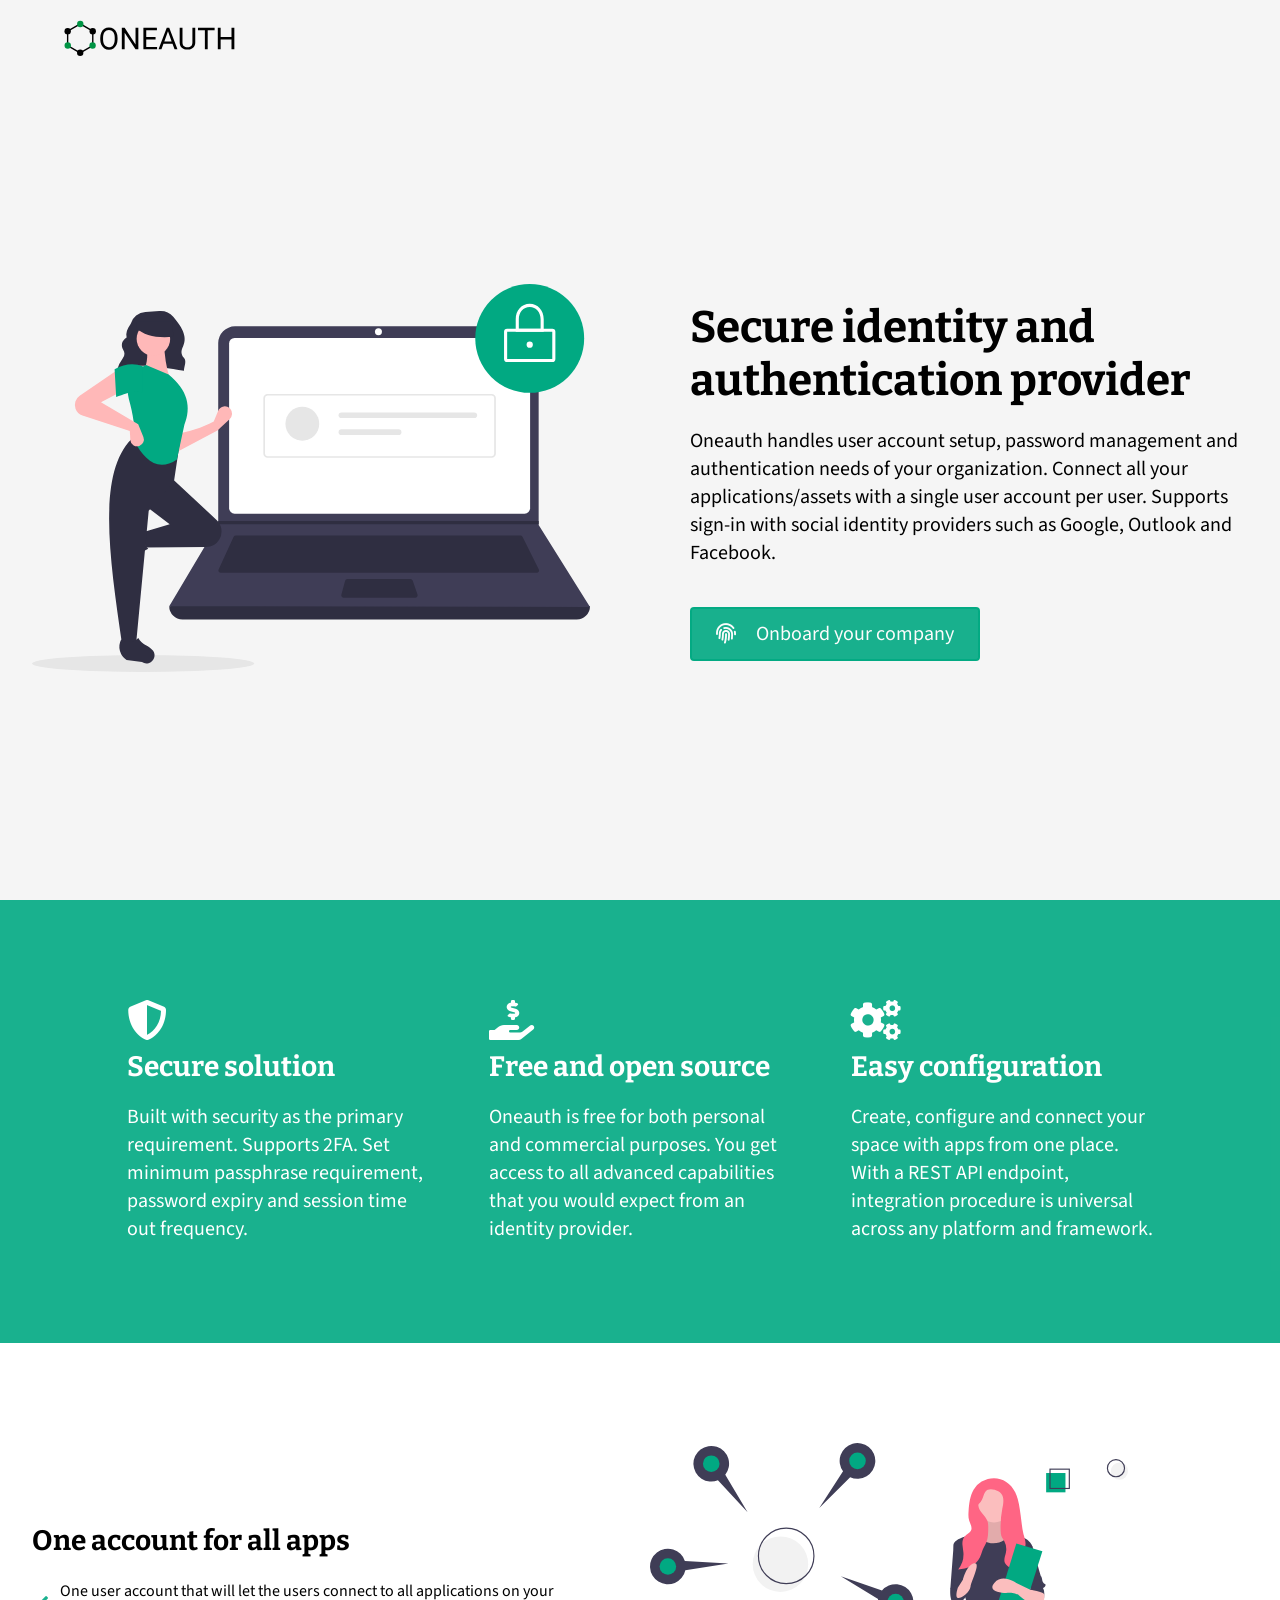
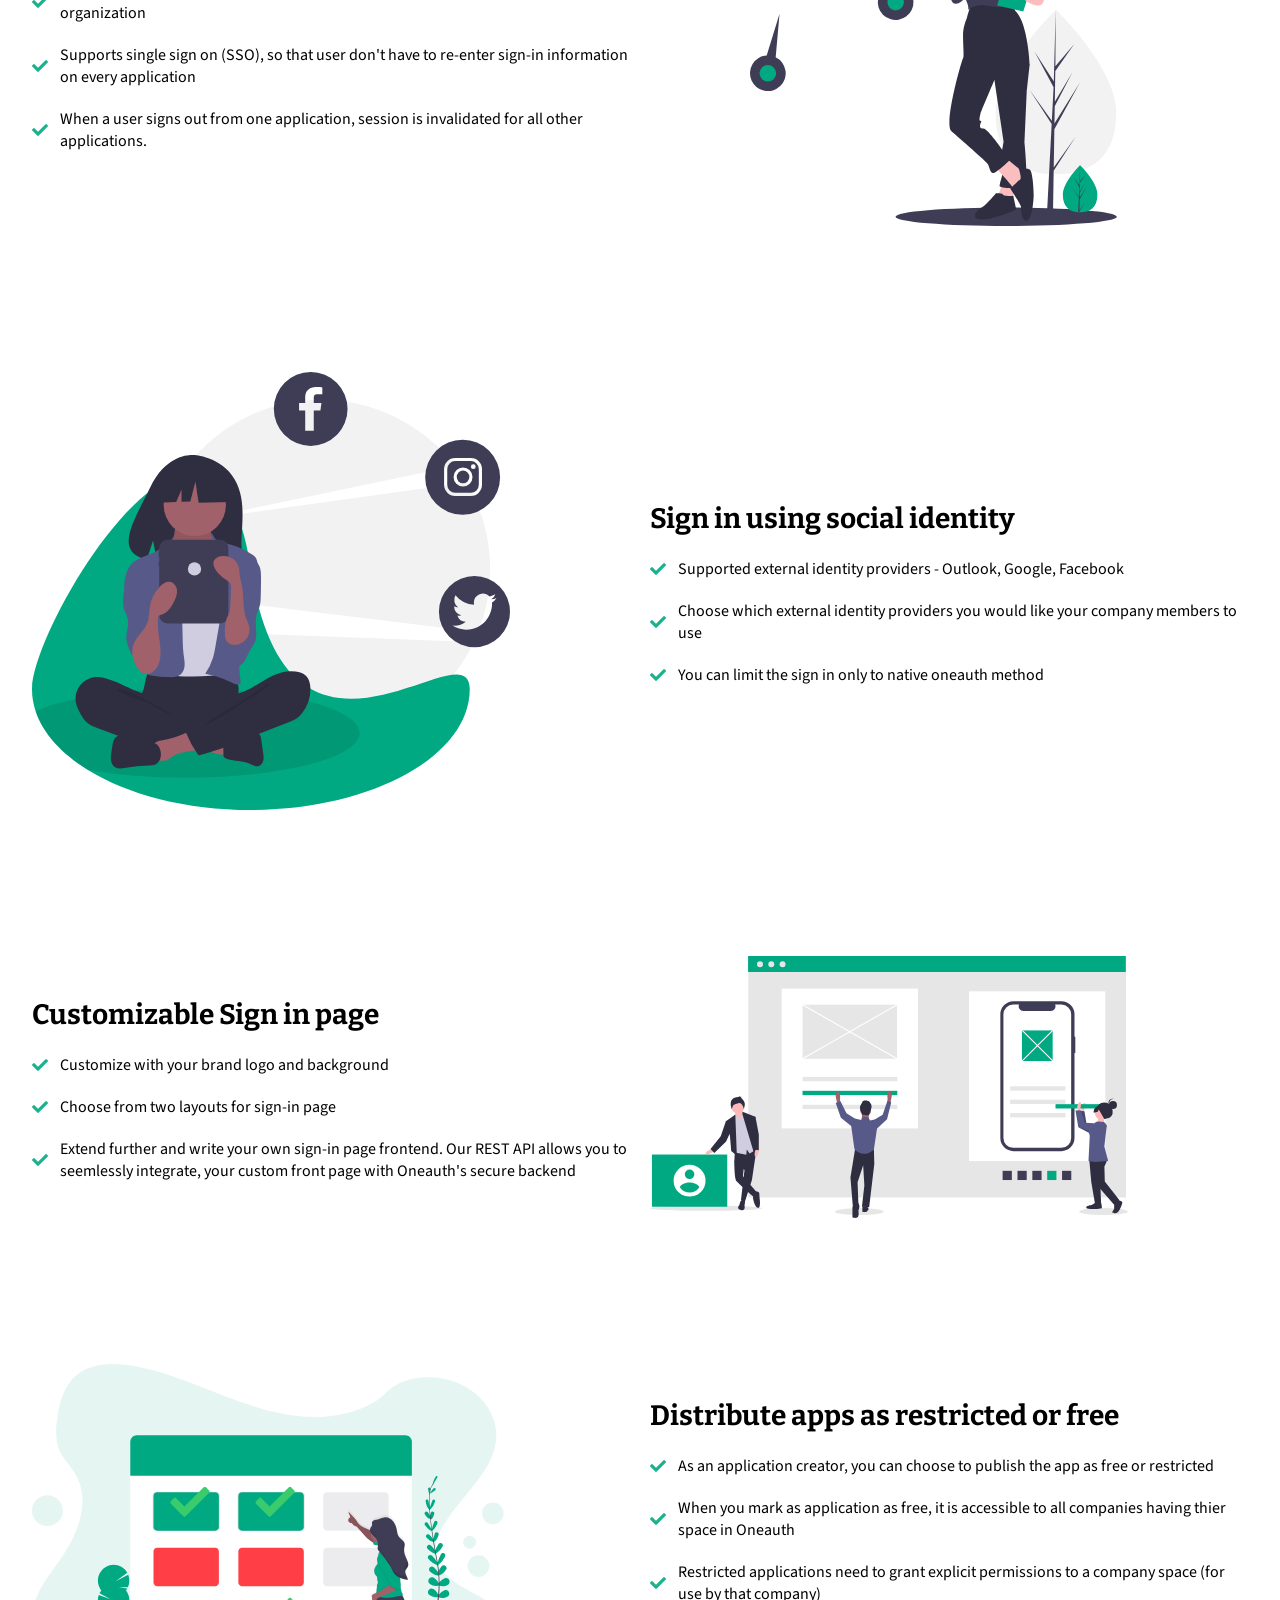
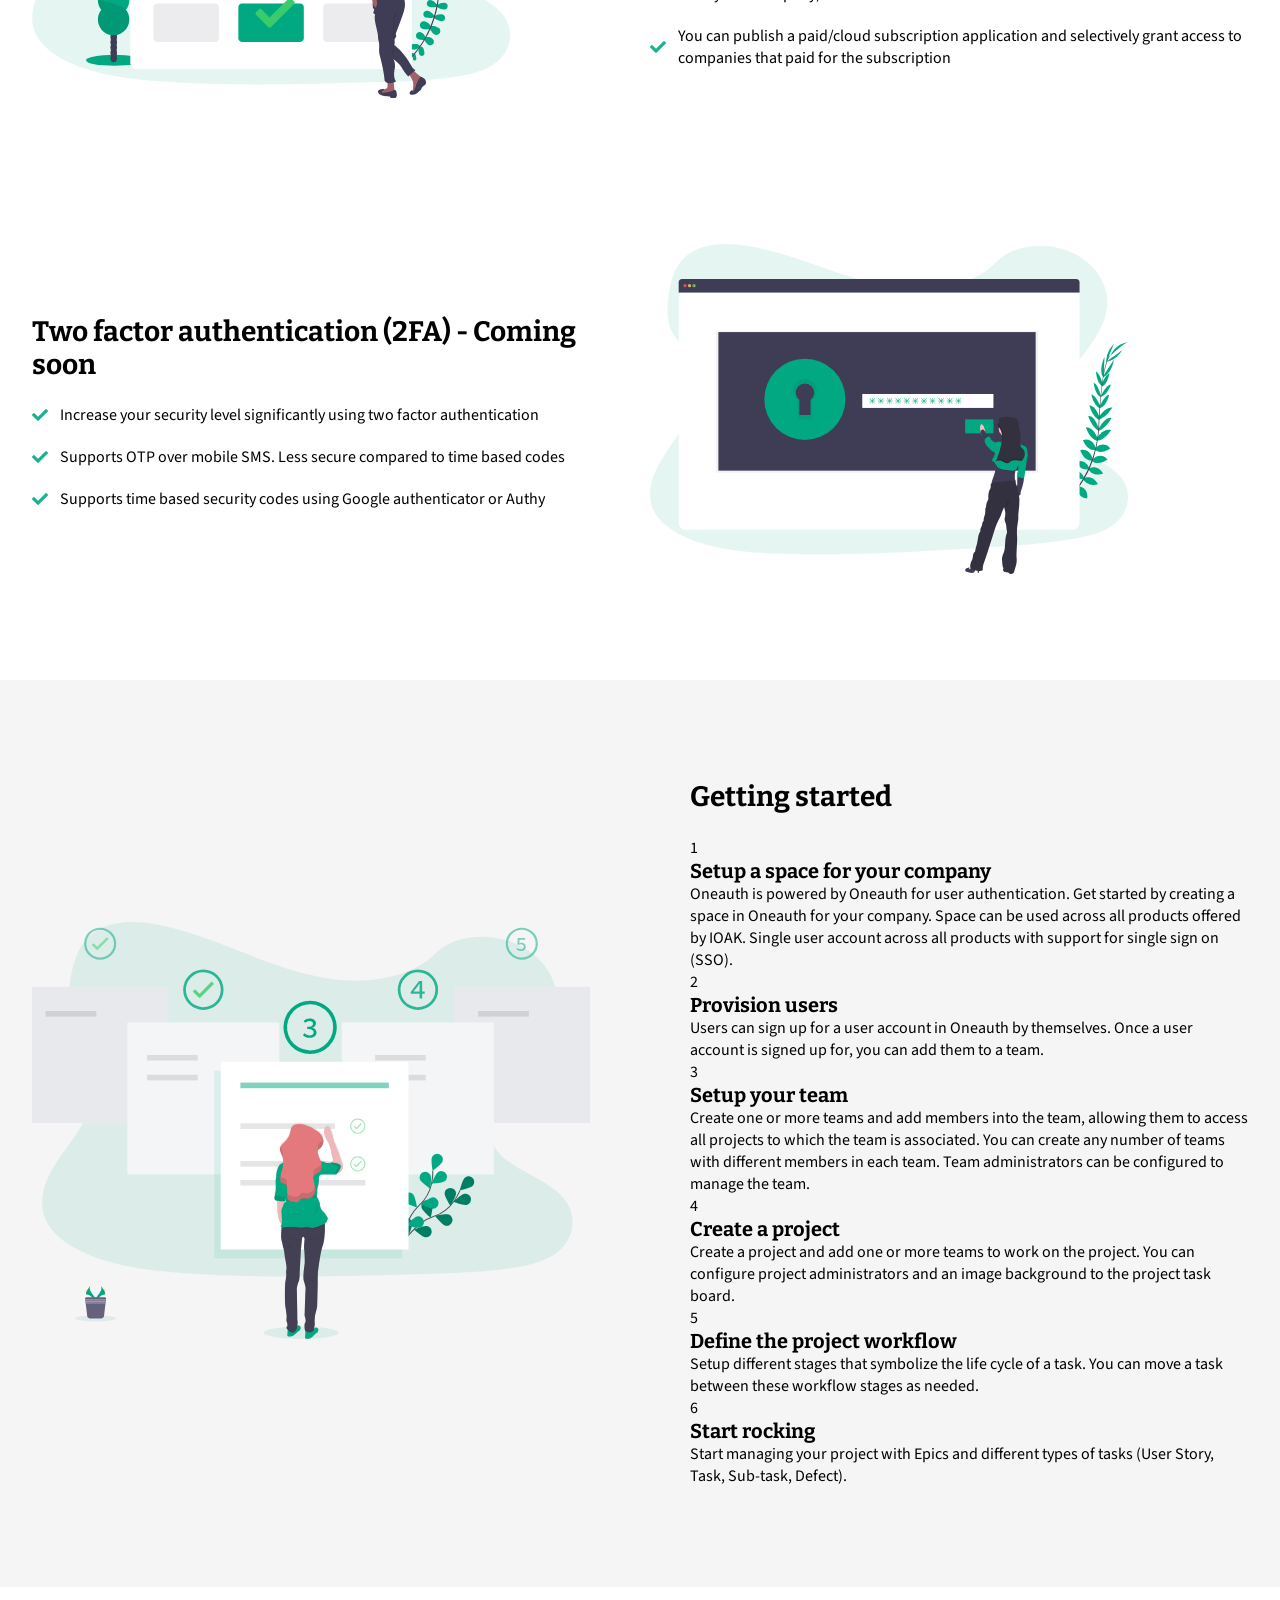
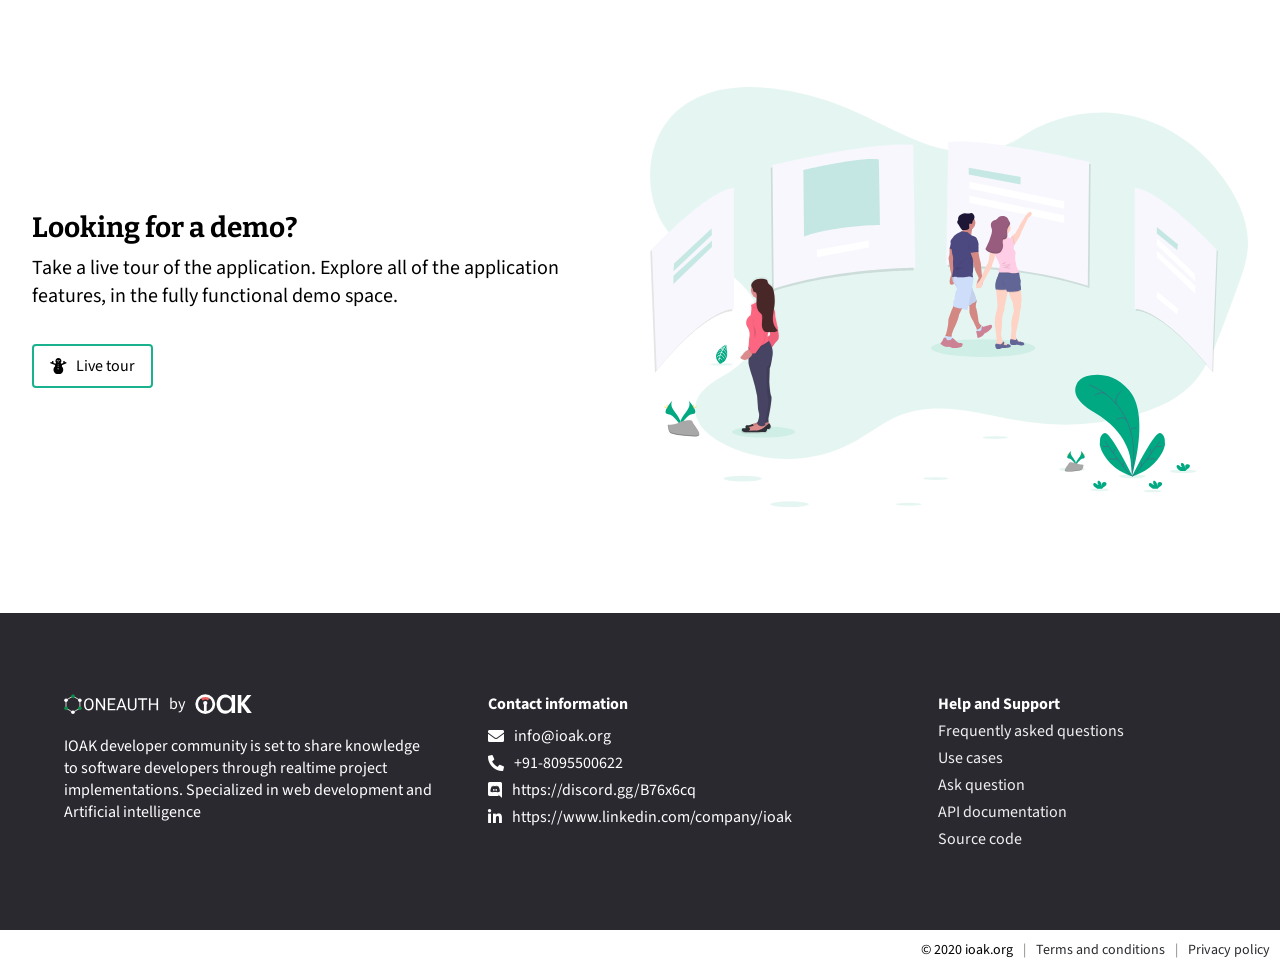
==== commit 8df64424: "Updates" ====
--- a/index.html
+++ b/index.html
@@ -1,5 +1,5 @@
-<!DOCTYPE html><html lang="en"><head><meta charSet="utf-8"/><meta http-equiv="x-ua-compatible" content="ie=edge"/><meta name="viewport" content="width=device-width, initial-scale=1, shrink-to-fit=no"/><style data-href="/styles.10c906d363269f3a5e3b.css">@import url(https://fonts.googleapis.com/css2?family=Bitter&family=Roboto&family=Source+Sans+Pro&display=swap);
+<!DOCTYPE html><html lang="en"><head><meta charSet="utf-8"/><meta http-equiv="x-ua-compatible" content="ie=edge"/><meta name="viewport" content="width=device-width, initial-scale=1, shrink-to-fit=no"/><style data-href="/styles.55c7e54154aea44a4766.css">@import url(https://fonts.googleapis.com/css2?family=Bitter&family=Roboto&family=Source+Sans+Pro&display=swap);
 /*!
  * Font Awesome Free 5.13.1 by @fontawesome - https://fontawesome.com
  * License - https://fontawesome.com/license/free (Icons: CC BY 4.0, Fonts: SIL OFL 1.1, Code: MIT License)
- */.fa,.fab,.fad,.fal,.far,.fas{-moz-osx-font-smoothing:grayscale;-webkit-font-smoothing:antialiased;display:inline-block;font-style:normal;font-variant:normal;text-rendering:auto;line-height:1}.fa-lg{font-size:1.33333em;line-height:.75em;vertical-align:-.0667em}.fa-xs{font-size:.75em}.fa-sm{font-size:.875em}.fa-1x{font-size:1em}.fa-2x{font-size:2em}.fa-3x{font-size:3em}.fa-4x{font-size:4em}.fa-5x{font-size:5em}.fa-6x{font-size:6em}.fa-7x{font-size:7em}.fa-8x{font-size:8em}.fa-9x{font-size:9em}.fa-10x{font-size:10em}.fa-fw{text-align:center;width:1.25em}.fa-ul{list-style-type:none;margin-left:2.5em;padding-left:0}.fa-ul>li{position:relative}.fa-li{left:-2em;position:absolute;text-align:center;width:2em;line-height:inherit}.fa-border{border:.08em solid #eee;border-radius:.1em;padding:.2em .25em .15em}.fa-pull-left{float:left}.fa-pull-right{float:right}.fa.fa-pull-left,.fab.fa-pull-left,.fal.fa-pull-left,.far.fa-pull-left,.fas.fa-pull-left{margin-right:.3em}.fa.fa-pull-right,.fab.fa-pull-right,.fal.fa-pull-right,.far.fa-pull-right,.fas.fa-pull-right{margin-left:.3em}.fa-spin{animation:fa-spin 2s linear infinite}.fa-pulse{animation:fa-spin 1s steps(8) infinite}@keyframes fa-spin{0%{transform:rotate(0deg)}to{transform:rotate(1turn)}}.fa-rotate-90{-ms-filter:"progid:DXImageTransform.Microsoft.BasicImage(rotation=1)";transform:rotate(90deg)}.fa-rotate-180{-ms-filter:"progid:DXImageTransform.Microsoft.BasicImage(rotation=2)";transform:rotate(180deg)}.fa-rotate-270{-ms-filter:"progid:DXImageTransform.Microsoft.BasicImage(rotation=3)";transform:rotate(270deg)}.fa-flip-horizontal{-ms-filter:"progid:DXImageTransform.Microsoft.BasicImage(rotation=0, mirror=1)";transform:scaleX(-1)}.fa-flip-vertical{transform:scaleY(-1)}.fa-flip-both,.fa-flip-horizontal.fa-flip-vertical,.fa-flip-vertical{-ms-filter:"progid:DXImageTransform.Microsoft.BasicImage(rotation=2, mirror=1)"}.fa-flip-both,.fa-flip-horizontal.fa-flip-vertical{transform:scale(-1)}:root .fa-flip-both,:root .fa-flip-horizontal,:root .fa-flip-vertical,:root .fa-rotate-90,:root .fa-rotate-180,:root .fa-rotate-270{-webkit-filter:none;filter:none}.fa-stack{display:inline-block;height:2em;line-height:2em;position:relative;vertical-align:middle;width:2.5em}.fa-stack-1x,.fa-stack-2x{left:0;position:absolute;text-align:center;width:100%}.fa-stack-1x{line-height:inherit}.fa-stack-2x{font-size:2em}.fa-inverse{color:#fff}.fa-500px:before{content:"\F26E"}.fa-accessible-icon:before{content:"\F368"}.fa-accusoft:before{content:"\F369"}.fa-acquisitions-incorporated:before{content:"\F6AF"}.fa-ad:before{content:"\F641"}.fa-address-book:before{content:"\F2B9"}.fa-address-card:before{content:"\F2BB"}.fa-adjust:before{content:"\F042"}.fa-adn:before{content:"\F170"}.fa-adobe:before{content:"\F778"}.fa-adversal:before{content:"\F36A"}.fa-affiliatetheme:before{content:"\F36B"}.fa-air-freshener:before{content:"\F5D0"}.fa-airbnb:before{content:"\F834"}.fa-algolia:before{content:"\F36C"}.fa-align-center:before{content:"\F037"}.fa-align-justify:before{content:"\F039"}.fa-align-left:before{content:"\F036"}.fa-align-right:before{content:"\F038"}.fa-alipay:before{content:"\F642"}.fa-allergies:before{content:"\F461"}.fa-amazon:before{content:"\F270"}.fa-amazon-pay:before{content:"\F42C"}.fa-ambulance:before{content:"\F0F9"}.fa-american-sign-language-interpreting:before{content:"\F2A3"}.fa-amilia:before{content:"\F36D"}.fa-anchor:before{content:"\F13D"}.fa-android:before{content:"\F17B"}.fa-angellist:before{content:"\F209"}.fa-angle-double-down:before{content:"\F103"}.fa-angle-double-left:before{content:"\F100"}.fa-angle-double-right:before{content:"\F101"}.fa-angle-double-up:before{content:"\F102"}.fa-angle-down:before{content:"\F107"}.fa-angle-left:before{content:"\F104"}.fa-angle-right:before{content:"\F105"}.fa-angle-up:before{content:"\F106"}.fa-angry:before{content:"\F556"}.fa-angrycreative:before{content:"\F36E"}.fa-angular:before{content:"\F420"}.fa-ankh:before{content:"\F644"}.fa-app-store:before{content:"\F36F"}.fa-app-store-ios:before{content:"\F370"}.fa-apper:before{content:"\F371"}.fa-apple:before{content:"\F179"}.fa-apple-alt:before{content:"\F5D1"}.fa-apple-pay:before{content:"\F415"}.fa-archive:before{content:"\F187"}.fa-archway:before{content:"\F557"}.fa-arrow-alt-circle-down:before{content:"\F358"}.fa-arrow-alt-circle-left:before{content:"\F359"}.fa-arrow-alt-circle-right:before{content:"\F35A"}.fa-arrow-alt-circle-up:before{content:"\F35B"}.fa-arrow-circle-down:before{content:"\F0AB"}.fa-arrow-circle-left:before{content:"\F0A8"}.fa-arrow-circle-right:before{content:"\F0A9"}.fa-arrow-circle-up:before{content:"\F0AA"}.fa-arrow-down:before{content:"\F063"}.fa-arrow-left:before{content:"\F060"}.fa-arrow-right:before{content:"\F061"}.fa-arrow-up:before{content:"\F062"}.fa-arrows-alt:before{content:"\F0B2"}.fa-arrows-alt-h:before{content:"\F337"}.fa-arrows-alt-v:before{content:"\F338"}.fa-artstation:before{content:"\F77A"}.fa-assistive-listening-systems:before{content:"\F2A2"}.fa-asterisk:before{content:"\F069"}.fa-asymmetrik:before{content:"\F372"}.fa-at:before{content:"\F1FA"}.fa-atlas:before{content:"\F558"}.fa-atlassian:before{content:"\F77B"}.fa-atom:before{content:"\F5D2"}.fa-audible:before{content:"\F373"}.fa-audio-description:before{content:"\F29E"}.fa-autoprefixer:before{content:"\F41C"}.fa-avianex:before{content:"\F374"}.fa-aviato:before{content:"\F421"}.fa-award:before{content:"\F559"}.fa-aws:before{content:"\F375"}.fa-baby:before{content:"\F77C"}.fa-baby-carriage:before{content:"\F77D"}.fa-backspace:before{content:"\F55A"}.fa-backward:before{content:"\F04A"}.fa-bacon:before{content:"\F7E5"}.fa-bacteria:before{content:"\F959"}.fa-bacterium:before{content:"\F95A"}.fa-bahai:before{content:"\F666"}.fa-balance-scale:before{content:"\F24E"}.fa-balance-scale-left:before{content:"\F515"}.fa-balance-scale-right:before{content:"\F516"}.fa-ban:before{content:"\F05E"}.fa-band-aid:before{content:"\F462"}.fa-bandcamp:before{content:"\F2D5"}.fa-barcode:before{content:"\F02A"}.fa-bars:before{content:"\F0C9"}.fa-baseball-ball:before{content:"\F433"}.fa-basketball-ball:before{content:"\F434"}.fa-bath:before{content:"\F2CD"}.fa-battery-empty:before{content:"\F244"}.fa-battery-full:before{content:"\F240"}.fa-battery-half:before{content:"\F242"}.fa-battery-quarter:before{content:"\F243"}.fa-battery-three-quarters:before{content:"\F241"}.fa-battle-net:before{content:"\F835"}.fa-bed:before{content:"\F236"}.fa-beer:before{content:"\F0FC"}.fa-behance:before{content:"\F1B4"}.fa-behance-square:before{content:"\F1B5"}.fa-bell:before{content:"\F0F3"}.fa-bell-slash:before{content:"\F1F6"}.fa-bezier-curve:before{content:"\F55B"}.fa-bible:before{content:"\F647"}.fa-bicycle:before{content:"\F206"}.fa-biking:before{content:"\F84A"}.fa-bimobject:before{content:"\F378"}.fa-binoculars:before{content:"\F1E5"}.fa-biohazard:before{content:"\F780"}.fa-birthday-cake:before{content:"\F1FD"}.fa-bitbucket:before{content:"\F171"}.fa-bitcoin:before{content:"\F379"}.fa-bity:before{content:"\F37A"}.fa-black-tie:before{content:"\F27E"}.fa-blackberry:before{content:"\F37B"}.fa-blender:before{content:"\F517"}.fa-blender-phone:before{content:"\F6B6"}.fa-blind:before{content:"\F29D"}.fa-blog:before{content:"\F781"}.fa-blogger:before{content:"\F37C"}.fa-blogger-b:before{content:"\F37D"}.fa-bluetooth:before{content:"\F293"}.fa-bluetooth-b:before{content:"\F294"}.fa-bold:before{content:"\F032"}.fa-bolt:before{content:"\F0E7"}.fa-bomb:before{content:"\F1E2"}.fa-bone:before{content:"\F5D7"}.fa-bong:before{content:"\F55C"}.fa-book:before{content:"\F02D"}.fa-book-dead:before{content:"\F6B7"}.fa-book-medical:before{content:"\F7E6"}.fa-book-open:before{content:"\F518"}.fa-book-reader:before{content:"\F5DA"}.fa-bookmark:before{content:"\F02E"}.fa-bootstrap:before{content:"\F836"}.fa-border-all:before{content:"\F84C"}.fa-border-none:before{content:"\F850"}.fa-border-style:before{content:"\F853"}.fa-bowling-ball:before{content:"\F436"}.fa-box:before{content:"\F466"}.fa-box-open:before{content:"\F49E"}.fa-box-tissue:before{content:"\F95B"}.fa-boxes:before{content:"\F468"}.fa-braille:before{content:"\F2A1"}.fa-brain:before{content:"\F5DC"}.fa-bread-slice:before{content:"\F7EC"}.fa-briefcase:before{content:"\F0B1"}.fa-briefcase-medical:before{content:"\F469"}.fa-broadcast-tower:before{content:"\F519"}.fa-broom:before{content:"\F51A"}.fa-brush:before{content:"\F55D"}.fa-btc:before{content:"\F15A"}.fa-buffer:before{content:"\F837"}.fa-bug:before{content:"\F188"}.fa-building:before{content:"\F1AD"}.fa-bullhorn:before{content:"\F0A1"}.fa-bullseye:before{content:"\F140"}.fa-burn:before{content:"\F46A"}.fa-buromobelexperte:before{content:"\F37F"}.fa-bus:before{content:"\F207"}.fa-bus-alt:before{content:"\F55E"}.fa-business-time:before{content:"\F64A"}.fa-buy-n-large:before{content:"\F8A6"}.fa-buysellads:before{content:"\F20D"}.fa-calculator:before{content:"\F1EC"}.fa-calendar:before{content:"\F133"}.fa-calendar-alt:before{content:"\F073"}.fa-calendar-check:before{content:"\F274"}.fa-calendar-day:before{content:"\F783"}.fa-calendar-minus:before{content:"\F272"}.fa-calendar-plus:before{content:"\F271"}.fa-calendar-times:before{content:"\F273"}.fa-calendar-week:before{content:"\F784"}.fa-camera:before{content:"\F030"}.fa-camera-retro:before{content:"\F083"}.fa-campground:before{content:"\F6BB"}.fa-canadian-maple-leaf:before{content:"\F785"}.fa-candy-cane:before{content:"\F786"}.fa-cannabis:before{content:"\F55F"}.fa-capsules:before{content:"\F46B"}.fa-car:before{content:"\F1B9"}.fa-car-alt:before{content:"\F5DE"}.fa-car-battery:before{content:"\F5DF"}.fa-car-crash:before{content:"\F5E1"}.fa-car-side:before{content:"\F5E4"}.fa-caravan:before{content:"\F8FF"}.fa-caret-down:before{content:"\F0D7"}.fa-caret-left:before{content:"\F0D9"}.fa-caret-right:before{content:"\F0DA"}.fa-caret-square-down:before{content:"\F150"}.fa-caret-square-left:before{content:"\F191"}.fa-caret-square-right:before{content:"\F152"}.fa-caret-square-up:before{content:"\F151"}.fa-caret-up:before{content:"\F0D8"}.fa-carrot:before{content:"\F787"}.fa-cart-arrow-down:before{content:"\F218"}.fa-cart-plus:before{content:"\F217"}.fa-cash-register:before{content:"\F788"}.fa-cat:before{content:"\F6BE"}.fa-cc-amazon-pay:before{content:"\F42D"}.fa-cc-amex:before{content:"\F1F3"}.fa-cc-apple-pay:before{content:"\F416"}.fa-cc-diners-club:before{content:"\F24C"}.fa-cc-discover:before{content:"\F1F2"}.fa-cc-jcb:before{content:"\F24B"}.fa-cc-mastercard:before{content:"\F1F1"}.fa-cc-paypal:before{content:"\F1F4"}.fa-cc-stripe:before{content:"\F1F5"}.fa-cc-visa:before{content:"\F1F0"}.fa-centercode:before{content:"\F380"}.fa-centos:before{content:"\F789"}.fa-certificate:before{content:"\F0A3"}.fa-chair:before{content:"\F6C0"}.fa-chalkboard:before{content:"\F51B"}.fa-chalkboard-teacher:before{content:"\F51C"}.fa-charging-station:before{content:"\F5E7"}.fa-chart-area:before{content:"\F1FE"}.fa-chart-bar:before{content:"\F080"}.fa-chart-line:before{content:"\F201"}.fa-chart-pie:before{content:"\F200"}.fa-check:before{content:"\F00C"}.fa-check-circle:before{content:"\F058"}.fa-check-double:before{content:"\F560"}.fa-check-square:before{content:"\F14A"}.fa-cheese:before{content:"\F7EF"}.fa-chess:before{content:"\F439"}.fa-chess-bishop:before{content:"\F43A"}.fa-chess-board:before{content:"\F43C"}.fa-chess-king:before{content:"\F43F"}.fa-chess-knight:before{content:"\F441"}.fa-chess-pawn:before{content:"\F443"}.fa-chess-queen:before{content:"\F445"}.fa-chess-rook:before{content:"\F447"}.fa-chevron-circle-down:before{content:"\F13A"}.fa-chevron-circle-left:before{content:"\F137"}.fa-chevron-circle-right:before{content:"\F138"}.fa-chevron-circle-up:before{content:"\F139"}.fa-chevron-down:before{content:"\F078"}.fa-chevron-left:before{content:"\F053"}.fa-chevron-right:before{content:"\F054"}.fa-chevron-up:before{content:"\F077"}.fa-child:before{content:"\F1AE"}.fa-chrome:before{content:"\F268"}.fa-chromecast:before{content:"\F838"}.fa-church:before{content:"\F51D"}.fa-circle:before{content:"\F111"}.fa-circle-notch:before{content:"\F1CE"}.fa-city:before{content:"\F64F"}.fa-clinic-medical:before{content:"\F7F2"}.fa-clipboard:before{content:"\F328"}.fa-clipboard-check:before{content:"\F46C"}.fa-clipboard-list:before{content:"\F46D"}.fa-clock:before{content:"\F017"}.fa-clone:before{content:"\F24D"}.fa-closed-captioning:before{content:"\F20A"}.fa-cloud:before{content:"\F0C2"}.fa-cloud-download-alt:before{content:"\F381"}.fa-cloud-meatball:before{content:"\F73B"}.fa-cloud-moon:before{content:"\F6C3"}.fa-cloud-moon-rain:before{content:"\F73C"}.fa-cloud-rain:before{content:"\F73D"}.fa-cloud-showers-heavy:before{content:"\F740"}.fa-cloud-sun:before{content:"\F6C4"}.fa-cloud-sun-rain:before{content:"\F743"}.fa-cloud-upload-alt:before{content:"\F382"}.fa-cloudscale:before{content:"\F383"}.fa-cloudsmith:before{content:"\F384"}.fa-cloudversify:before{content:"\F385"}.fa-cocktail:before{content:"\F561"}.fa-code:before{content:"\F121"}.fa-code-branch:before{content:"\F126"}.fa-codepen:before{content:"\F1CB"}.fa-codiepie:before{content:"\F284"}.fa-coffee:before{content:"\F0F4"}.fa-cog:before{content:"\F013"}.fa-cogs:before{content:"\F085"}.fa-coins:before{content:"\F51E"}.fa-columns:before{content:"\F0DB"}.fa-comment:before{content:"\F075"}.fa-comment-alt:before{content:"\F27A"}.fa-comment-dollar:before{content:"\F651"}.fa-comment-dots:before{content:"\F4AD"}.fa-comment-medical:before{content:"\F7F5"}.fa-comment-slash:before{content:"\F4B3"}.fa-comments:before{content:"\F086"}.fa-comments-dollar:before{content:"\F653"}.fa-compact-disc:before{content:"\F51F"}.fa-compass:before{content:"\F14E"}.fa-compress:before{content:"\F066"}.fa-compress-alt:before{content:"\F422"}.fa-compress-arrows-alt:before{content:"\F78C"}.fa-concierge-bell:before{content:"\F562"}.fa-confluence:before{content:"\F78D"}.fa-connectdevelop:before{content:"\F20E"}.fa-contao:before{content:"\F26D"}.fa-cookie:before{content:"\F563"}.fa-cookie-bite:before{content:"\F564"}.fa-copy:before{content:"\F0C5"}.fa-copyright:before{content:"\F1F9"}.fa-cotton-bureau:before{content:"\F89E"}.fa-couch:before{content:"\F4B8"}.fa-cpanel:before{content:"\F388"}.fa-creative-commons:before{content:"\F25E"}.fa-creative-commons-by:before{content:"\F4E7"}.fa-creative-commons-nc:before{content:"\F4E8"}.fa-creative-commons-nc-eu:before{content:"\F4E9"}.fa-creative-commons-nc-jp:before{content:"\F4EA"}.fa-creative-commons-nd:before{content:"\F4EB"}.fa-creative-commons-pd:before{content:"\F4EC"}.fa-creative-commons-pd-alt:before{content:"\F4ED"}.fa-creative-commons-remix:before{content:"\F4EE"}.fa-creative-commons-sa:before{content:"\F4EF"}.fa-creative-commons-sampling:before{content:"\F4F0"}.fa-creative-commons-sampling-plus:before{content:"\F4F1"}.fa-creative-commons-share:before{content:"\F4F2"}.fa-creative-commons-zero:before{content:"\F4F3"}.fa-credit-card:before{content:"\F09D"}.fa-critical-role:before{content:"\F6C9"}.fa-crop:before{content:"\F125"}.fa-crop-alt:before{content:"\F565"}.fa-cross:before{content:"\F654"}.fa-crosshairs:before{content:"\F05B"}.fa-crow:before{content:"\F520"}.fa-crown:before{content:"\F521"}.fa-crutch:before{content:"\F7F7"}.fa-css3:before{content:"\F13C"}.fa-css3-alt:before{content:"\F38B"}.fa-cube:before{content:"\F1B2"}.fa-cubes:before{content:"\F1B3"}.fa-cut:before{content:"\F0C4"}.fa-cuttlefish:before{content:"\F38C"}.fa-d-and-d:before{content:"\F38D"}.fa-d-and-d-beyond:before{content:"\F6CA"}.fa-dailymotion:before{content:"\F952"}.fa-dashcube:before{content:"\F210"}.fa-database:before{content:"\F1C0"}.fa-deaf:before{content:"\F2A4"}.fa-deezer:before{content:"\F977"}.fa-delicious:before{content:"\F1A5"}.fa-democrat:before{content:"\F747"}.fa-deploydog:before{content:"\F38E"}.fa-deskpro:before{content:"\F38F"}.fa-desktop:before{content:"\F108"}.fa-dev:before{content:"\F6CC"}.fa-deviantart:before{content:"\F1BD"}.fa-dharmachakra:before{content:"\F655"}.fa-dhl:before{content:"\F790"}.fa-diagnoses:before{content:"\F470"}.fa-diaspora:before{content:"\F791"}.fa-dice:before{content:"\F522"}.fa-dice-d20:before{content:"\F6CF"}.fa-dice-d6:before{content:"\F6D1"}.fa-dice-five:before{content:"\F523"}.fa-dice-four:before{content:"\F524"}.fa-dice-one:before{content:"\F525"}.fa-dice-six:before{content:"\F526"}.fa-dice-three:before{content:"\F527"}.fa-dice-two:before{content:"\F528"}.fa-digg:before{content:"\F1A6"}.fa-digital-ocean:before{content:"\F391"}.fa-digital-tachograph:before{content:"\F566"}.fa-directions:before{content:"\F5EB"}.fa-discord:before{content:"\F392"}.fa-discourse:before{content:"\F393"}.fa-disease:before{content:"\F7FA"}.fa-divide:before{content:"\F529"}.fa-dizzy:before{content:"\F567"}.fa-dna:before{content:"\F471"}.fa-dochub:before{content:"\F394"}.fa-docker:before{content:"\F395"}.fa-dog:before{content:"\F6D3"}.fa-dollar-sign:before{content:"\F155"}.fa-dolly:before{content:"\F472"}.fa-dolly-flatbed:before{content:"\F474"}.fa-donate:before{content:"\F4B9"}.fa-door-closed:before{content:"\F52A"}.fa-door-open:before{content:"\F52B"}.fa-dot-circle:before{content:"\F192"}.fa-dove:before{content:"\F4BA"}.fa-download:before{content:"\F019"}.fa-draft2digital:before{content:"\F396"}.fa-drafting-compass:before{content:"\F568"}.fa-dragon:before{content:"\F6D5"}.fa-draw-polygon:before{content:"\F5EE"}.fa-dribbble:before{content:"\F17D"}.fa-dribbble-square:before{content:"\F397"}.fa-dropbox:before{content:"\F16B"}.fa-drum:before{content:"\F569"}.fa-drum-steelpan:before{content:"\F56A"}.fa-drumstick-bite:before{content:"\F6D7"}.fa-drupal:before{content:"\F1A9"}.fa-dumbbell:before{content:"\F44B"}.fa-dumpster:before{content:"\F793"}.fa-dumpster-fire:before{content:"\F794"}.fa-dungeon:before{content:"\F6D9"}.fa-dyalog:before{content:"\F399"}.fa-earlybirds:before{content:"\F39A"}.fa-ebay:before{content:"\F4F4"}.fa-edge:before{content:"\F282"}.fa-edge-legacy:before{content:"\F978"}.fa-edit:before{content:"\F044"}.fa-egg:before{content:"\F7FB"}.fa-eject:before{content:"\F052"}.fa-elementor:before{content:"\F430"}.fa-ellipsis-h:before{content:"\F141"}.fa-ellipsis-v:before{content:"\F142"}.fa-ello:before{content:"\F5F1"}.fa-ember:before{content:"\F423"}.fa-empire:before{content:"\F1D1"}.fa-envelope:before{content:"\F0E0"}.fa-envelope-open:before{content:"\F2B6"}.fa-envelope-open-text:before{content:"\F658"}.fa-envelope-square:before{content:"\F199"}.fa-envira:before{content:"\F299"}.fa-equals:before{content:"\F52C"}.fa-eraser:before{content:"\F12D"}.fa-erlang:before{content:"\F39D"}.fa-ethereum:before{content:"\F42E"}.fa-ethernet:before{content:"\F796"}.fa-etsy:before{content:"\F2D7"}.fa-euro-sign:before{content:"\F153"}.fa-evernote:before{content:"\F839"}.fa-exchange-alt:before{content:"\F362"}.fa-exclamation:before{content:"\F12A"}.fa-exclamation-circle:before{content:"\F06A"}.fa-exclamation-triangle:before{content:"\F071"}.fa-expand:before{content:"\F065"}.fa-expand-alt:before{content:"\F424"}.fa-expand-arrows-alt:before{content:"\F31E"}.fa-expeditedssl:before{content:"\F23E"}.fa-external-link-alt:before{content:"\F35D"}.fa-external-link-square-alt:before{content:"\F360"}.fa-eye:before{content:"\F06E"}.fa-eye-dropper:before{content:"\F1FB"}.fa-eye-slash:before{content:"\F070"}.fa-facebook:before{content:"\F09A"}.fa-facebook-f:before{content:"\F39E"}.fa-facebook-messenger:before{content:"\F39F"}.fa-facebook-square:before{content:"\F082"}.fa-fan:before{content:"\F863"}.fa-fantasy-flight-games:before{content:"\F6DC"}.fa-fast-backward:before{content:"\F049"}.fa-fast-forward:before{content:"\F050"}.fa-faucet:before{content:"\F905"}.fa-fax:before{content:"\F1AC"}.fa-feather:before{content:"\F52D"}.fa-feather-alt:before{content:"\F56B"}.fa-fedex:before{content:"\F797"}.fa-fedora:before{content:"\F798"}.fa-female:before{content:"\F182"}.fa-fighter-jet:before{content:"\F0FB"}.fa-figma:before{content:"\F799"}.fa-file:before{content:"\F15B"}.fa-file-alt:before{content:"\F15C"}.fa-file-archive:before{content:"\F1C6"}.fa-file-audio:before{content:"\F1C7"}.fa-file-code:before{content:"\F1C9"}.fa-file-contract:before{content:"\F56C"}.fa-file-csv:before{content:"\F6DD"}.fa-file-download:before{content:"\F56D"}.fa-file-excel:before{content:"\F1C3"}.fa-file-export:before{content:"\F56E"}.fa-file-image:before{content:"\F1C5"}.fa-file-import:before{content:"\F56F"}.fa-file-invoice:before{content:"\F570"}.fa-file-invoice-dollar:before{content:"\F571"}.fa-file-medical:before{content:"\F477"}.fa-file-medical-alt:before{content:"\F478"}.fa-file-pdf:before{content:"\F1C1"}.fa-file-powerpoint:before{content:"\F1C4"}.fa-file-prescription:before{content:"\F572"}.fa-file-signature:before{content:"\F573"}.fa-file-upload:before{content:"\F574"}.fa-file-video:before{content:"\F1C8"}.fa-file-word:before{content:"\F1C2"}.fa-fill:before{content:"\F575"}.fa-fill-drip:before{content:"\F576"}.fa-film:before{content:"\F008"}.fa-filter:before{content:"\F0B0"}.fa-fingerprint:before{content:"\F577"}.fa-fire:before{content:"\F06D"}.fa-fire-alt:before{content:"\F7E4"}.fa-fire-extinguisher:before{content:"\F134"}.fa-firefox:before{content:"\F269"}.fa-firefox-browser:before{content:"\F907"}.fa-first-aid:before{content:"\F479"}.fa-first-order:before{content:"\F2B0"}.fa-first-order-alt:before{content:"\F50A"}.fa-firstdraft:before{content:"\F3A1"}.fa-fish:before{content:"\F578"}.fa-fist-raised:before{content:"\F6DE"}.fa-flag:before{content:"\F024"}.fa-flag-checkered:before{content:"\F11E"}.fa-flag-usa:before{content:"\F74D"}.fa-flask:before{content:"\F0C3"}.fa-flickr:before{content:"\F16E"}.fa-flipboard:before{content:"\F44D"}.fa-flushed:before{content:"\F579"}.fa-fly:before{content:"\F417"}.fa-folder:before{content:"\F07B"}.fa-folder-minus:before{content:"\F65D"}.fa-folder-open:before{content:"\F07C"}.fa-folder-plus:before{content:"\F65E"}.fa-font:before{content:"\F031"}.fa-font-awesome:before{content:"\F2B4"}.fa-font-awesome-alt:before{content:"\F35C"}.fa-font-awesome-flag:before{content:"\F425"}.fa-font-awesome-logo-full:before{content:"\F4E6"}.fa-fonticons:before{content:"\F280"}.fa-fonticons-fi:before{content:"\F3A2"}.fa-football-ball:before{content:"\F44E"}.fa-fort-awesome:before{content:"\F286"}.fa-fort-awesome-alt:before{content:"\F3A3"}.fa-forumbee:before{content:"\F211"}.fa-forward:before{content:"\F04E"}.fa-foursquare:before{content:"\F180"}.fa-free-code-camp:before{content:"\F2C5"}.fa-freebsd:before{content:"\F3A4"}.fa-frog:before{content:"\F52E"}.fa-frown:before{content:"\F119"}.fa-frown-open:before{content:"\F57A"}.fa-fulcrum:before{content:"\F50B"}.fa-funnel-dollar:before{content:"\F662"}.fa-futbol:before{content:"\F1E3"}.fa-galactic-republic:before{content:"\F50C"}.fa-galactic-senate:before{content:"\F50D"}.fa-gamepad:before{content:"\F11B"}.fa-gas-pump:before{content:"\F52F"}.fa-gavel:before{content:"\F0E3"}.fa-gem:before{content:"\F3A5"}.fa-genderless:before{content:"\F22D"}.fa-get-pocket:before{content:"\F265"}.fa-gg:before{content:"\F260"}.fa-gg-circle:before{content:"\F261"}.fa-ghost:before{content:"\F6E2"}.fa-gift:before{content:"\F06B"}.fa-gifts:before{content:"\F79C"}.fa-git:before{content:"\F1D3"}.fa-git-alt:before{content:"\F841"}.fa-git-square:before{content:"\F1D2"}.fa-github:before{content:"\F09B"}.fa-github-alt:before{content:"\F113"}.fa-github-square:before{content:"\F092"}.fa-gitkraken:before{content:"\F3A6"}.fa-gitlab:before{content:"\F296"}.fa-gitter:before{content:"\F426"}.fa-glass-cheers:before{content:"\F79F"}.fa-glass-martini:before{content:"\F000"}.fa-glass-martini-alt:before{content:"\F57B"}.fa-glass-whiskey:before{content:"\F7A0"}.fa-glasses:before{content:"\F530"}.fa-glide:before{content:"\F2A5"}.fa-glide-g:before{content:"\F2A6"}.fa-globe:before{content:"\F0AC"}.fa-globe-africa:before{content:"\F57C"}.fa-globe-americas:before{content:"\F57D"}.fa-globe-asia:before{content:"\F57E"}.fa-globe-europe:before{content:"\F7A2"}.fa-gofore:before{content:"\F3A7"}.fa-golf-ball:before{content:"\F450"}.fa-goodreads:before{content:"\F3A8"}.fa-goodreads-g:before{content:"\F3A9"}.fa-google:before{content:"\F1A0"}.fa-google-drive:before{content:"\F3AA"}.fa-google-pay:before{content:"\F979"}.fa-google-play:before{content:"\F3AB"}.fa-google-plus:before{content:"\F2B3"}.fa-google-plus-g:before{content:"\F0D5"}.fa-google-plus-square:before{content:"\F0D4"}.fa-google-wallet:before{content:"\F1EE"}.fa-gopuram:before{content:"\F664"}.fa-graduation-cap:before{content:"\F19D"}.fa-gratipay:before{content:"\F184"}.fa-grav:before{content:"\F2D6"}.fa-greater-than:before{content:"\F531"}.fa-greater-than-equal:before{content:"\F532"}.fa-grimace:before{content:"\F57F"}.fa-grin:before{content:"\F580"}.fa-grin-alt:before{content:"\F581"}.fa-grin-beam:before{content:"\F582"}.fa-grin-beam-sweat:before{content:"\F583"}.fa-grin-hearts:before{content:"\F584"}.fa-grin-squint:before{content:"\F585"}.fa-grin-squint-tears:before{content:"\F586"}.fa-grin-stars:before{content:"\F587"}.fa-grin-tears:before{content:"\F588"}.fa-grin-tongue:before{content:"\F589"}.fa-grin-tongue-squint:before{content:"\F58A"}.fa-grin-tongue-wink:before{content:"\F58B"}.fa-grin-wink:before{content:"\F58C"}.fa-grip-horizontal:before{content:"\F58D"}.fa-grip-lines:before{content:"\F7A4"}.fa-grip-lines-vertical:before{content:"\F7A5"}.fa-grip-vertical:before{content:"\F58E"}.fa-gripfire:before{content:"\F3AC"}.fa-grunt:before{content:"\F3AD"}.fa-guitar:before{content:"\F7A6"}.fa-gulp:before{content:"\F3AE"}.fa-h-square:before{content:"\F0FD"}.fa-hacker-news:before{content:"\F1D4"}.fa-hacker-news-square:before{content:"\F3AF"}.fa-hackerrank:before{content:"\F5F7"}.fa-hamburger:before{content:"\F805"}.fa-hammer:before{content:"\F6E3"}.fa-hamsa:before{content:"\F665"}.fa-hand-holding:before{content:"\F4BD"}.fa-hand-holding-heart:before{content:"\F4BE"}.fa-hand-holding-medical:before{content:"\F95C"}.fa-hand-holding-usd:before{content:"\F4C0"}.fa-hand-holding-water:before{content:"\F4C1"}.fa-hand-lizard:before{content:"\F258"}.fa-hand-middle-finger:before{content:"\F806"}.fa-hand-paper:before{content:"\F256"}.fa-hand-peace:before{content:"\F25B"}.fa-hand-point-down:before{content:"\F0A7"}.fa-hand-point-left:before{content:"\F0A5"}.fa-hand-point-right:before{content:"\F0A4"}.fa-hand-point-up:before{content:"\F0A6"}.fa-hand-pointer:before{content:"\F25A"}.fa-hand-rock:before{content:"\F255"}.fa-hand-scissors:before{content:"\F257"}.fa-hand-sparkles:before{content:"\F95D"}.fa-hand-spock:before{content:"\F259"}.fa-hands:before{content:"\F4C2"}.fa-hands-helping:before{content:"\F4C4"}.fa-hands-wash:before{content:"\F95E"}.fa-handshake:before{content:"\F2B5"}.fa-handshake-alt-slash:before{content:"\F95F"}.fa-handshake-slash:before{content:"\F960"}.fa-hanukiah:before{content:"\F6E6"}.fa-hard-hat:before{content:"\F807"}.fa-hashtag:before{content:"\F292"}.fa-hat-cowboy:before{content:"\F8C0"}.fa-hat-cowboy-side:before{content:"\F8C1"}.fa-hat-wizard:before{content:"\F6E8"}.fa-hdd:before{content:"\F0A0"}.fa-head-side-cough:before{content:"\F961"}.fa-head-side-cough-slash:before{content:"\F962"}.fa-head-side-mask:before{content:"\F963"}.fa-head-side-virus:before{content:"\F964"}.fa-heading:before{content:"\F1DC"}.fa-headphones:before{content:"\F025"}.fa-headphones-alt:before{content:"\F58F"}.fa-headset:before{content:"\F590"}.fa-heart:before{content:"\F004"}.fa-heart-broken:before{content:"\F7A9"}.fa-heartbeat:before{content:"\F21E"}.fa-helicopter:before{content:"\F533"}.fa-highlighter:before{content:"\F591"}.fa-hiking:before{content:"\F6EC"}.fa-hippo:before{content:"\F6ED"}.fa-hips:before{content:"\F452"}.fa-hire-a-helper:before{content:"\F3B0"}.fa-history:before{content:"\F1DA"}.fa-hockey-puck:before{content:"\F453"}.fa-holly-berry:before{content:"\F7AA"}.fa-home:before{content:"\F015"}.fa-hooli:before{content:"\F427"}.fa-hornbill:before{content:"\F592"}.fa-horse:before{content:"\F6F0"}.fa-horse-head:before{content:"\F7AB"}.fa-hospital:before{content:"\F0F8"}.fa-hospital-alt:before{content:"\F47D"}.fa-hospital-symbol:before{content:"\F47E"}.fa-hospital-user:before{content:"\F80D"}.fa-hot-tub:before{content:"\F593"}.fa-hotdog:before{content:"\F80F"}.fa-hotel:before{content:"\F594"}.fa-hotjar:before{content:"\F3B1"}.fa-hourglass:before{content:"\F254"}.fa-hourglass-end:before{content:"\F253"}.fa-hourglass-half:before{content:"\F252"}.fa-hourglass-start:before{content:"\F251"}.fa-house-damage:before{content:"\F6F1"}.fa-house-user:before{content:"\F965"}.fa-houzz:before{content:"\F27C"}.fa-hryvnia:before{content:"\F6F2"}.fa-html5:before{content:"\F13B"}.fa-hubspot:before{content:"\F3B2"}.fa-i-cursor:before{content:"\F246"}.fa-ice-cream:before{content:"\F810"}.fa-icicles:before{content:"\F7AD"}.fa-icons:before{content:"\F86D"}.fa-id-badge:before{content:"\F2C1"}.fa-id-card:before{content:"\F2C2"}.fa-id-card-alt:before{content:"\F47F"}.fa-ideal:before{content:"\F913"}.fa-igloo:before{content:"\F7AE"}.fa-image:before{content:"\F03E"}.fa-images:before{content:"\F302"}.fa-imdb:before{content:"\F2D8"}.fa-inbox:before{content:"\F01C"}.fa-indent:before{content:"\F03C"}.fa-industry:before{content:"\F275"}.fa-infinity:before{content:"\F534"}.fa-info:before{content:"\F129"}.fa-info-circle:before{content:"\F05A"}.fa-instagram:before{content:"\F16D"}.fa-instagram-square:before{content:"\F955"}.fa-intercom:before{content:"\F7AF"}.fa-internet-explorer:before{content:"\F26B"}.fa-invision:before{content:"\F7B0"}.fa-ioxhost:before{content:"\F208"}.fa-italic:before{content:"\F033"}.fa-itch-io:before{content:"\F83A"}.fa-itunes:before{content:"\F3B4"}.fa-itunes-note:before{content:"\F3B5"}.fa-java:before{content:"\F4E4"}.fa-jedi:before{content:"\F669"}.fa-jedi-order:before{content:"\F50E"}.fa-jenkins:before{content:"\F3B6"}.fa-jira:before{content:"\F7B1"}.fa-joget:before{content:"\F3B7"}.fa-joint:before{content:"\F595"}.fa-joomla:before{content:"\F1AA"}.fa-journal-whills:before{content:"\F66A"}.fa-js:before{content:"\F3B8"}.fa-js-square:before{content:"\F3B9"}.fa-jsfiddle:before{content:"\F1CC"}.fa-kaaba:before{content:"\F66B"}.fa-kaggle:before{content:"\F5FA"}.fa-key:before{content:"\F084"}.fa-keybase:before{content:"\F4F5"}.fa-keyboard:before{content:"\F11C"}.fa-keycdn:before{content:"\F3BA"}.fa-khanda:before{content:"\F66D"}.fa-kickstarter:before{content:"\F3BB"}.fa-kickstarter-k:before{content:"\F3BC"}.fa-kiss:before{content:"\F596"}.fa-kiss-beam:before{content:"\F597"}.fa-kiss-wink-heart:before{content:"\F598"}.fa-kiwi-bird:before{content:"\F535"}.fa-korvue:before{content:"\F42F"}.fa-landmark:before{content:"\F66F"}.fa-language:before{content:"\F1AB"}.fa-laptop:before{content:"\F109"}.fa-laptop-code:before{content:"\F5FC"}.fa-laptop-house:before{content:"\F966"}.fa-laptop-medical:before{content:"\F812"}.fa-laravel:before{content:"\F3BD"}.fa-lastfm:before{content:"\F202"}.fa-lastfm-square:before{content:"\F203"}.fa-laugh:before{content:"\F599"}.fa-laugh-beam:before{content:"\F59A"}.fa-laugh-squint:before{content:"\F59B"}.fa-laugh-wink:before{content:"\F59C"}.fa-layer-group:before{content:"\F5FD"}.fa-leaf:before{content:"\F06C"}.fa-leanpub:before{content:"\F212"}.fa-lemon:before{content:"\F094"}.fa-less:before{content:"\F41D"}.fa-less-than:before{content:"\F536"}.fa-less-than-equal:before{content:"\F537"}.fa-level-down-alt:before{content:"\F3BE"}.fa-level-up-alt:before{content:"\F3BF"}.fa-life-ring:before{content:"\F1CD"}.fa-lightbulb:before{content:"\F0EB"}.fa-line:before{content:"\F3C0"}.fa-link:before{content:"\F0C1"}.fa-linkedin:before{content:"\F08C"}.fa-linkedin-in:before{content:"\F0E1"}.fa-linode:before{content:"\F2B8"}.fa-linux:before{content:"\F17C"}.fa-lira-sign:before{content:"\F195"}.fa-list:before{content:"\F03A"}.fa-list-alt:before{content:"\F022"}.fa-list-ol:before{content:"\F0CB"}.fa-list-ul:before{content:"\F0CA"}.fa-location-arrow:before{content:"\F124"}.fa-lock:before{content:"\F023"}.fa-lock-open:before{content:"\F3C1"}.fa-long-arrow-alt-down:before{content:"\F309"}.fa-long-arrow-alt-left:before{content:"\F30A"}.fa-long-arrow-alt-right:before{content:"\F30B"}.fa-long-arrow-alt-up:before{content:"\F30C"}.fa-low-vision:before{content:"\F2A8"}.fa-luggage-cart:before{content:"\F59D"}.fa-lungs:before{content:"\F604"}.fa-lungs-virus:before{content:"\F967"}.fa-lyft:before{content:"\F3C3"}.fa-magento:before{content:"\F3C4"}.fa-magic:before{content:"\F0D0"}.fa-magnet:before{content:"\F076"}.fa-mail-bulk:before{content:"\F674"}.fa-mailchimp:before{content:"\F59E"}.fa-male:before{content:"\F183"}.fa-mandalorian:before{content:"\F50F"}.fa-map:before{content:"\F279"}.fa-map-marked:before{content:"\F59F"}.fa-map-marked-alt:before{content:"\F5A0"}.fa-map-marker:before{content:"\F041"}.fa-map-marker-alt:before{content:"\F3C5"}.fa-map-pin:before{content:"\F276"}.fa-map-signs:before{content:"\F277"}.fa-markdown:before{content:"\F60F"}.fa-marker:before{content:"\F5A1"}.fa-mars:before{content:"\F222"}.fa-mars-double:before{content:"\F227"}.fa-mars-stroke:before{content:"\F229"}.fa-mars-stroke-h:before{content:"\F22B"}.fa-mars-stroke-v:before{content:"\F22A"}.fa-mask:before{content:"\F6FA"}.fa-mastodon:before{content:"\F4F6"}.fa-maxcdn:before{content:"\F136"}.fa-mdb:before{content:"\F8CA"}.fa-medal:before{content:"\F5A2"}.fa-medapps:before{content:"\F3C6"}.fa-medium:before{content:"\F23A"}.fa-medium-m:before{content:"\F3C7"}.fa-medkit:before{content:"\F0FA"}.fa-medrt:before{content:"\F3C8"}.fa-meetup:before{content:"\F2E0"}.fa-megaport:before{content:"\F5A3"}.fa-meh:before{content:"\F11A"}.fa-meh-blank:before{content:"\F5A4"}.fa-meh-rolling-eyes:before{content:"\F5A5"}.fa-memory:before{content:"\F538"}.fa-mendeley:before{content:"\F7B3"}.fa-menorah:before{content:"\F676"}.fa-mercury:before{content:"\F223"}.fa-meteor:before{content:"\F753"}.fa-microblog:before{content:"\F91A"}.fa-microchip:before{content:"\F2DB"}.fa-microphone:before{content:"\F130"}.fa-microphone-alt:before{content:"\F3C9"}.fa-microphone-alt-slash:before{content:"\F539"}.fa-microphone-slash:before{content:"\F131"}.fa-microscope:before{content:"\F610"}.fa-microsoft:before{content:"\F3CA"}.fa-minus:before{content:"\F068"}.fa-minus-circle:before{content:"\F056"}.fa-minus-square:before{content:"\F146"}.fa-mitten:before{content:"\F7B5"}.fa-mix:before{content:"\F3CB"}.fa-mixcloud:before{content:"\F289"}.fa-mixer:before{content:"\F956"}.fa-mizuni:before{content:"\F3CC"}.fa-mobile:before{content:"\F10B"}.fa-mobile-alt:before{content:"\F3CD"}.fa-modx:before{content:"\F285"}.fa-monero:before{content:"\F3D0"}.fa-money-bill:before{content:"\F0D6"}.fa-money-bill-alt:before{content:"\F3D1"}.fa-money-bill-wave:before{content:"\F53A"}.fa-money-bill-wave-alt:before{content:"\F53B"}.fa-money-check:before{content:"\F53C"}.fa-money-check-alt:before{content:"\F53D"}.fa-monument:before{content:"\F5A6"}.fa-moon:before{content:"\F186"}.fa-mortar-pestle:before{content:"\F5A7"}.fa-mosque:before{content:"\F678"}.fa-motorcycle:before{content:"\F21C"}.fa-mountain:before{content:"\F6FC"}.fa-mouse:before{content:"\F8CC"}.fa-mouse-pointer:before{content:"\F245"}.fa-mug-hot:before{content:"\F7B6"}.fa-music:before{content:"\F001"}.fa-napster:before{content:"\F3D2"}.fa-neos:before{content:"\F612"}.fa-network-wired:before{content:"\F6FF"}.fa-neuter:before{content:"\F22C"}.fa-newspaper:before{content:"\F1EA"}.fa-nimblr:before{content:"\F5A8"}.fa-node:before{content:"\F419"}.fa-node-js:before{content:"\F3D3"}.fa-not-equal:before{content:"\F53E"}.fa-notes-medical:before{content:"\F481"}.fa-npm:before{content:"\F3D4"}.fa-ns8:before{content:"\F3D5"}.fa-nutritionix:before{content:"\F3D6"}.fa-object-group:before{content:"\F247"}.fa-object-ungroup:before{content:"\F248"}.fa-odnoklassniki:before{content:"\F263"}.fa-odnoklassniki-square:before{content:"\F264"}.fa-oil-can:before{content:"\F613"}.fa-old-republic:before{content:"\F510"}.fa-om:before{content:"\F679"}.fa-opencart:before{content:"\F23D"}.fa-openid:before{content:"\F19B"}.fa-opera:before{content:"\F26A"}.fa-optin-monster:before{content:"\F23C"}.fa-orcid:before{content:"\F8D2"}.fa-osi:before{content:"\F41A"}.fa-otter:before{content:"\F700"}.fa-outdent:before{content:"\F03B"}.fa-page4:before{content:"\F3D7"}.fa-pagelines:before{content:"\F18C"}.fa-pager:before{content:"\F815"}.fa-paint-brush:before{content:"\F1FC"}.fa-paint-roller:before{content:"\F5AA"}.fa-palette:before{content:"\F53F"}.fa-palfed:before{content:"\F3D8"}.fa-pallet:before{content:"\F482"}.fa-paper-plane:before{content:"\F1D8"}.fa-paperclip:before{content:"\F0C6"}.fa-parachute-box:before{content:"\F4CD"}.fa-paragraph:before{content:"\F1DD"}.fa-parking:before{content:"\F540"}.fa-passport:before{content:"\F5AB"}.fa-pastafarianism:before{content:"\F67B"}.fa-paste:before{content:"\F0EA"}.fa-patreon:before{content:"\F3D9"}.fa-pause:before{content:"\F04C"}.fa-pause-circle:before{content:"\F28B"}.fa-paw:before{content:"\F1B0"}.fa-paypal:before{content:"\F1ED"}.fa-peace:before{content:"\F67C"}.fa-pen:before{content:"\F304"}.fa-pen-alt:before{content:"\F305"}.fa-pen-fancy:before{content:"\F5AC"}.fa-pen-nib:before{content:"\F5AD"}.fa-pen-square:before{content:"\F14B"}.fa-pencil-alt:before{content:"\F303"}.fa-pencil-ruler:before{content:"\F5AE"}.fa-penny-arcade:before{content:"\F704"}.fa-people-arrows:before{content:"\F968"}.fa-people-carry:before{content:"\F4CE"}.fa-pepper-hot:before{content:"\F816"}.fa-percent:before{content:"\F295"}.fa-percentage:before{content:"\F541"}.fa-periscope:before{content:"\F3DA"}.fa-person-booth:before{content:"\F756"}.fa-phabricator:before{content:"\F3DB"}.fa-phoenix-framework:before{content:"\F3DC"}.fa-phoenix-squadron:before{content:"\F511"}.fa-phone:before{content:"\F095"}.fa-phone-alt:before{content:"\F879"}.fa-phone-slash:before{content:"\F3DD"}.fa-phone-square:before{content:"\F098"}.fa-phone-square-alt:before{content:"\F87B"}.fa-phone-volume:before{content:"\F2A0"}.fa-photo-video:before{content:"\F87C"}.fa-php:before{content:"\F457"}.fa-pied-piper:before{content:"\F2AE"}.fa-pied-piper-alt:before{content:"\F1A8"}.fa-pied-piper-hat:before{content:"\F4E5"}.fa-pied-piper-pp:before{content:"\F1A7"}.fa-pied-piper-square:before{content:"\F91E"}.fa-piggy-bank:before{content:"\F4D3"}.fa-pills:before{content:"\F484"}.fa-pinterest:before{content:"\F0D2"}.fa-pinterest-p:before{content:"\F231"}.fa-pinterest-square:before{content:"\F0D3"}.fa-pizza-slice:before{content:"\F818"}.fa-place-of-worship:before{content:"\F67F"}.fa-plane:before{content:"\F072"}.fa-plane-arrival:before{content:"\F5AF"}.fa-plane-departure:before{content:"\F5B0"}.fa-plane-slash:before{content:"\F969"}.fa-play:before{content:"\F04B"}.fa-play-circle:before{content:"\F144"}.fa-playstation:before{content:"\F3DF"}.fa-plug:before{content:"\F1E6"}.fa-plus:before{content:"\F067"}.fa-plus-circle:before{content:"\F055"}.fa-plus-square:before{content:"\F0FE"}.fa-podcast:before{content:"\F2CE"}.fa-poll:before{content:"\F681"}.fa-poll-h:before{content:"\F682"}.fa-poo:before{content:"\F2FE"}.fa-poo-storm:before{content:"\F75A"}.fa-poop:before{content:"\F619"}.fa-portrait:before{content:"\F3E0"}.fa-pound-sign:before{content:"\F154"}.fa-power-off:before{content:"\F011"}.fa-pray:before{content:"\F683"}.fa-praying-hands:before{content:"\F684"}.fa-prescription:before{content:"\F5B1"}.fa-prescription-bottle:before{content:"\F485"}.fa-prescription-bottle-alt:before{content:"\F486"}.fa-print:before{content:"\F02F"}.fa-procedures:before{content:"\F487"}.fa-product-hunt:before{content:"\F288"}.fa-project-diagram:before{content:"\F542"}.fa-pump-medical:before{content:"\F96A"}.fa-pump-soap:before{content:"\F96B"}.fa-pushed:before{content:"\F3E1"}.fa-puzzle-piece:before{content:"\F12E"}.fa-python:before{content:"\F3E2"}.fa-qq:before{content:"\F1D6"}.fa-qrcode:before{content:"\F029"}.fa-question:before{content:"\F128"}.fa-question-circle:before{content:"\F059"}.fa-quidditch:before{content:"\F458"}.fa-quinscape:before{content:"\F459"}.fa-quora:before{content:"\F2C4"}.fa-quote-left:before{content:"\F10D"}.fa-quote-right:before{content:"\F10E"}.fa-quran:before{content:"\F687"}.fa-r-project:before{content:"\F4F7"}.fa-radiation:before{content:"\F7B9"}.fa-radiation-alt:before{content:"\F7BA"}.fa-rainbow:before{content:"\F75B"}.fa-random:before{content:"\F074"}.fa-raspberry-pi:before{content:"\F7BB"}.fa-ravelry:before{content:"\F2D9"}.fa-react:before{content:"\F41B"}.fa-reacteurope:before{content:"\F75D"}.fa-readme:before{content:"\F4D5"}.fa-rebel:before{content:"\F1D0"}.fa-receipt:before{content:"\F543"}.fa-record-vinyl:before{content:"\F8D9"}.fa-recycle:before{content:"\F1B8"}.fa-red-river:before{content:"\F3E3"}.fa-reddit:before{content:"\F1A1"}.fa-reddit-alien:before{content:"\F281"}.fa-reddit-square:before{content:"\F1A2"}.fa-redhat:before{content:"\F7BC"}.fa-redo:before{content:"\F01E"}.fa-redo-alt:before{content:"\F2F9"}.fa-registered:before{content:"\F25D"}.fa-remove-format:before{content:"\F87D"}.fa-renren:before{content:"\F18B"}.fa-reply:before{content:"\F3E5"}.fa-reply-all:before{content:"\F122"}.fa-replyd:before{content:"\F3E6"}.fa-republican:before{content:"\F75E"}.fa-researchgate:before{content:"\F4F8"}.fa-resolving:before{content:"\F3E7"}.fa-restroom:before{content:"\F7BD"}.fa-retweet:before{content:"\F079"}.fa-rev:before{content:"\F5B2"}.fa-ribbon:before{content:"\F4D6"}.fa-ring:before{content:"\F70B"}.fa-road:before{content:"\F018"}.fa-robot:before{content:"\F544"}.fa-rocket:before{content:"\F135"}.fa-rocketchat:before{content:"\F3E8"}.fa-rockrms:before{content:"\F3E9"}.fa-route:before{content:"\F4D7"}.fa-rss:before{content:"\F09E"}.fa-rss-square:before{content:"\F143"}.fa-ruble-sign:before{content:"\F158"}.fa-ruler:before{content:"\F545"}.fa-ruler-combined:before{content:"\F546"}.fa-ruler-horizontal:before{content:"\F547"}.fa-ruler-vertical:before{content:"\F548"}.fa-running:before{content:"\F70C"}.fa-rupee-sign:before{content:"\F156"}.fa-rust:before{content:"\F97A"}.fa-sad-cry:before{content:"\F5B3"}.fa-sad-tear:before{content:"\F5B4"}.fa-safari:before{content:"\F267"}.fa-salesforce:before{content:"\F83B"}.fa-sass:before{content:"\F41E"}.fa-satellite:before{content:"\F7BF"}.fa-satellite-dish:before{content:"\F7C0"}.fa-save:before{content:"\F0C7"}.fa-schlix:before{content:"\F3EA"}.fa-school:before{content:"\F549"}.fa-screwdriver:before{content:"\F54A"}.fa-scribd:before{content:"\F28A"}.fa-scroll:before{content:"\F70E"}.fa-sd-card:before{content:"\F7C2"}.fa-search:before{content:"\F002"}.fa-search-dollar:before{content:"\F688"}.fa-search-location:before{content:"\F689"}.fa-search-minus:before{content:"\F010"}.fa-search-plus:before{content:"\F00E"}.fa-searchengin:before{content:"\F3EB"}.fa-seedling:before{content:"\F4D8"}.fa-sellcast:before{content:"\F2DA"}.fa-sellsy:before{content:"\F213"}.fa-server:before{content:"\F233"}.fa-servicestack:before{content:"\F3EC"}.fa-shapes:before{content:"\F61F"}.fa-share:before{content:"\F064"}.fa-share-alt:before{content:"\F1E0"}.fa-share-alt-square:before{content:"\F1E1"}.fa-share-square:before{content:"\F14D"}.fa-shekel-sign:before{content:"\F20B"}.fa-shield-alt:before{content:"\F3ED"}.fa-shield-virus:before{content:"\F96C"}.fa-ship:before{content:"\F21A"}.fa-shipping-fast:before{content:"\F48B"}.fa-shirtsinbulk:before{content:"\F214"}.fa-shoe-prints:before{content:"\F54B"}.fa-shopify:before{content:"\F957"}.fa-shopping-bag:before{content:"\F290"}.fa-shopping-basket:before{content:"\F291"}.fa-shopping-cart:before{content:"\F07A"}.fa-shopware:before{content:"\F5B5"}.fa-shower:before{content:"\F2CC"}.fa-shuttle-van:before{content:"\F5B6"}.fa-sign:before{content:"\F4D9"}.fa-sign-in-alt:before{content:"\F2F6"}.fa-sign-language:before{content:"\F2A7"}.fa-sign-out-alt:before{content:"\F2F5"}.fa-signal:before{content:"\F012"}.fa-signature:before{content:"\F5B7"}.fa-sim-card:before{content:"\F7C4"}.fa-simplybuilt:before{content:"\F215"}.fa-sink:before{content:"\F96D"}.fa-sistrix:before{content:"\F3EE"}.fa-sitemap:before{content:"\F0E8"}.fa-sith:before{content:"\F512"}.fa-skating:before{content:"\F7C5"}.fa-sketch:before{content:"\F7C6"}.fa-skiing:before{content:"\F7C9"}.fa-skiing-nordic:before{content:"\F7CA"}.fa-skull:before{content:"\F54C"}.fa-skull-crossbones:before{content:"\F714"}.fa-skyatlas:before{content:"\F216"}.fa-skype:before{content:"\F17E"}.fa-slack:before{content:"\F198"}.fa-slack-hash:before{content:"\F3EF"}.fa-slash:before{content:"\F715"}.fa-sleigh:before{content:"\F7CC"}.fa-sliders-h:before{content:"\F1DE"}.fa-slideshare:before{content:"\F1E7"}.fa-smile:before{content:"\F118"}.fa-smile-beam:before{content:"\F5B8"}.fa-smile-wink:before{content:"\F4DA"}.fa-smog:before{content:"\F75F"}.fa-smoking:before{content:"\F48D"}.fa-smoking-ban:before{content:"\F54D"}.fa-sms:before{content:"\F7CD"}.fa-snapchat:before{content:"\F2AB"}.fa-snapchat-ghost:before{content:"\F2AC"}.fa-snapchat-square:before{content:"\F2AD"}.fa-snowboarding:before{content:"\F7CE"}.fa-snowflake:before{content:"\F2DC"}.fa-snowman:before{content:"\F7D0"}.fa-snowplow:before{content:"\F7D2"}.fa-soap:before{content:"\F96E"}.fa-socks:before{content:"\F696"}.fa-solar-panel:before{content:"\F5BA"}.fa-sort:before{content:"\F0DC"}.fa-sort-alpha-down:before{content:"\F15D"}.fa-sort-alpha-down-alt:before{content:"\F881"}.fa-sort-alpha-up:before{content:"\F15E"}.fa-sort-alpha-up-alt:before{content:"\F882"}.fa-sort-amount-down:before{content:"\F160"}.fa-sort-amount-down-alt:before{content:"\F884"}.fa-sort-amount-up:before{content:"\F161"}.fa-sort-amount-up-alt:before{content:"\F885"}.fa-sort-down:before{content:"\F0DD"}.fa-sort-numeric-down:before{content:"\F162"}.fa-sort-numeric-down-alt:before{content:"\F886"}.fa-sort-numeric-up:before{content:"\F163"}.fa-sort-numeric-up-alt:before{content:"\F887"}.fa-sort-up:before{content:"\F0DE"}.fa-soundcloud:before{content:"\F1BE"}.fa-sourcetree:before{content:"\F7D3"}.fa-spa:before{content:"\F5BB"}.fa-space-shuttle:before{content:"\F197"}.fa-speakap:before{content:"\F3F3"}.fa-speaker-deck:before{content:"\F83C"}.fa-spell-check:before{content:"\F891"}.fa-spider:before{content:"\F717"}.fa-spinner:before{content:"\F110"}.fa-splotch:before{content:"\F5BC"}.fa-spotify:before{content:"\F1BC"}.fa-spray-can:before{content:"\F5BD"}.fa-square:before{content:"\F0C8"}.fa-square-full:before{content:"\F45C"}.fa-square-root-alt:before{content:"\F698"}.fa-squarespace:before{content:"\F5BE"}.fa-stack-exchange:before{content:"\F18D"}.fa-stack-overflow:before{content:"\F16C"}.fa-stackpath:before{content:"\F842"}.fa-stamp:before{content:"\F5BF"}.fa-star:before{content:"\F005"}.fa-star-and-crescent:before{content:"\F699"}.fa-star-half:before{content:"\F089"}.fa-star-half-alt:before{content:"\F5C0"}.fa-star-of-david:before{content:"\F69A"}.fa-star-of-life:before{content:"\F621"}.fa-staylinked:before{content:"\F3F5"}.fa-steam:before{content:"\F1B6"}.fa-steam-square:before{content:"\F1B7"}.fa-steam-symbol:before{content:"\F3F6"}.fa-step-backward:before{content:"\F048"}.fa-step-forward:before{content:"\F051"}.fa-stethoscope:before{content:"\F0F1"}.fa-sticker-mule:before{content:"\F3F7"}.fa-sticky-note:before{content:"\F249"}.fa-stop:before{content:"\F04D"}.fa-stop-circle:before{content:"\F28D"}.fa-stopwatch:before{content:"\F2F2"}.fa-stopwatch-20:before{content:"\F96F"}.fa-store:before{content:"\F54E"}.fa-store-alt:before{content:"\F54F"}.fa-store-alt-slash:before{content:"\F970"}.fa-store-slash:before{content:"\F971"}.fa-strava:before{content:"\F428"}.fa-stream:before{content:"\F550"}.fa-street-view:before{content:"\F21D"}.fa-strikethrough:before{content:"\F0CC"}.fa-stripe:before{content:"\F429"}.fa-stripe-s:before{content:"\F42A"}.fa-stroopwafel:before{content:"\F551"}.fa-studiovinari:before{content:"\F3F8"}.fa-stumbleupon:before{content:"\F1A4"}.fa-stumbleupon-circle:before{content:"\F1A3"}.fa-subscript:before{content:"\F12C"}.fa-subway:before{content:"\F239"}.fa-suitcase:before{content:"\F0F2"}.fa-suitcase-rolling:before{content:"\F5C1"}.fa-sun:before{content:"\F185"}.fa-superpowers:before{content:"\F2DD"}.fa-superscript:before{content:"\F12B"}.fa-supple:before{content:"\F3F9"}.fa-surprise:before{content:"\F5C2"}.fa-suse:before{content:"\F7D6"}.fa-swatchbook:before{content:"\F5C3"}.fa-swift:before{content:"\F8E1"}.fa-swimmer:before{content:"\F5C4"}.fa-swimming-pool:before{content:"\F5C5"}.fa-symfony:before{content:"\F83D"}.fa-synagogue:before{content:"\F69B"}.fa-sync:before{content:"\F021"}.fa-sync-alt:before{content:"\F2F1"}.fa-syringe:before{content:"\F48E"}.fa-table:before{content:"\F0CE"}.fa-table-tennis:before{content:"\F45D"}.fa-tablet:before{content:"\F10A"}.fa-tablet-alt:before{content:"\F3FA"}.fa-tablets:before{content:"\F490"}.fa-tachometer-alt:before{content:"\F3FD"}.fa-tag:before{content:"\F02B"}.fa-tags:before{content:"\F02C"}.fa-tape:before{content:"\F4DB"}.fa-tasks:before{content:"\F0AE"}.fa-taxi:before{content:"\F1BA"}.fa-teamspeak:before{content:"\F4F9"}.fa-teeth:before{content:"\F62E"}.fa-teeth-open:before{content:"\F62F"}.fa-telegram:before{content:"\F2C6"}.fa-telegram-plane:before{content:"\F3FE"}.fa-temperature-high:before{content:"\F769"}.fa-temperature-low:before{content:"\F76B"}.fa-tencent-weibo:before{content:"\F1D5"}.fa-tenge:before{content:"\F7D7"}.fa-terminal:before{content:"\F120"}.fa-text-height:before{content:"\F034"}.fa-text-width:before{content:"\F035"}.fa-th:before{content:"\F00A"}.fa-th-large:before{content:"\F009"}.fa-th-list:before{content:"\F00B"}.fa-the-red-yeti:before{content:"\F69D"}.fa-theater-masks:before{content:"\F630"}.fa-themeco:before{content:"\F5C6"}.fa-themeisle:before{content:"\F2B2"}.fa-thermometer:before{content:"\F491"}.fa-thermometer-empty:before{content:"\F2CB"}.fa-thermometer-full:before{content:"\F2C7"}.fa-thermometer-half:before{content:"\F2C9"}.fa-thermometer-quarter:before{content:"\F2CA"}.fa-thermometer-three-quarters:before{content:"\F2C8"}.fa-think-peaks:before{content:"\F731"}.fa-thumbs-down:before{content:"\F165"}.fa-thumbs-up:before{content:"\F164"}.fa-thumbtack:before{content:"\F08D"}.fa-ticket-alt:before{content:"\F3FF"}.fa-tiktok:before{content:"\F97B"}.fa-times:before{content:"\F00D"}.fa-times-circle:before{content:"\F057"}.fa-tint:before{content:"\F043"}.fa-tint-slash:before{content:"\F5C7"}.fa-tired:before{content:"\F5C8"}.fa-toggle-off:before{content:"\F204"}.fa-toggle-on:before{content:"\F205"}.fa-toilet:before{content:"\F7D8"}.fa-toilet-paper:before{content:"\F71E"}.fa-toilet-paper-slash:before{content:"\F972"}.fa-toolbox:before{content:"\F552"}.fa-tools:before{content:"\F7D9"}.fa-tooth:before{content:"\F5C9"}.fa-torah:before{content:"\F6A0"}.fa-torii-gate:before{content:"\F6A1"}.fa-tractor:before{content:"\F722"}.fa-trade-federation:before{content:"\F513"}.fa-trademark:before{content:"\F25C"}.fa-traffic-light:before{content:"\F637"}.fa-trailer:before{content:"\F941"}.fa-train:before{content:"\F238"}.fa-tram:before{content:"\F7DA"}.fa-transgender:before{content:"\F224"}.fa-transgender-alt:before{content:"\F225"}.fa-trash:before{content:"\F1F8"}.fa-trash-alt:before{content:"\F2ED"}.fa-trash-restore:before{content:"\F829"}.fa-trash-restore-alt:before{content:"\F82A"}.fa-tree:before{content:"\F1BB"}.fa-trello:before{content:"\F181"}.fa-tripadvisor:before{content:"\F262"}.fa-trophy:before{content:"\F091"}.fa-truck:before{content:"\F0D1"}.fa-truck-loading:before{content:"\F4DE"}.fa-truck-monster:before{content:"\F63B"}.fa-truck-moving:before{content:"\F4DF"}.fa-truck-pickup:before{content:"\F63C"}.fa-tshirt:before{content:"\F553"}.fa-tty:before{content:"\F1E4"}.fa-tumblr:before{content:"\F173"}.fa-tumblr-square:before{content:"\F174"}.fa-tv:before{content:"\F26C"}.fa-twitch:before{content:"\F1E8"}.fa-twitter:before{content:"\F099"}.fa-twitter-square:before{content:"\F081"}.fa-typo3:before{content:"\F42B"}.fa-uber:before{content:"\F402"}.fa-ubuntu:before{content:"\F7DF"}.fa-uikit:before{content:"\F403"}.fa-umbraco:before{content:"\F8E8"}.fa-umbrella:before{content:"\F0E9"}.fa-umbrella-beach:before{content:"\F5CA"}.fa-underline:before{content:"\F0CD"}.fa-undo:before{content:"\F0E2"}.fa-undo-alt:before{content:"\F2EA"}.fa-uniregistry:before{content:"\F404"}.fa-unity:before{content:"\F949"}.fa-universal-access:before{content:"\F29A"}.fa-university:before{content:"\F19C"}.fa-unlink:before{content:"\F127"}.fa-unlock:before{content:"\F09C"}.fa-unlock-alt:before{content:"\F13E"}.fa-unsplash:before{content:"\F97C"}.fa-untappd:before{content:"\F405"}.fa-upload:before{content:"\F093"}.fa-ups:before{content:"\F7E0"}.fa-usb:before{content:"\F287"}.fa-user:before{content:"\F007"}.fa-user-alt:before{content:"\F406"}.fa-user-alt-slash:before{content:"\F4FA"}.fa-user-astronaut:before{content:"\F4FB"}.fa-user-check:before{content:"\F4FC"}.fa-user-circle:before{content:"\F2BD"}.fa-user-clock:before{content:"\F4FD"}.fa-user-cog:before{content:"\F4FE"}.fa-user-edit:before{content:"\F4FF"}.fa-user-friends:before{content:"\F500"}.fa-user-graduate:before{content:"\F501"}.fa-user-injured:before{content:"\F728"}.fa-user-lock:before{content:"\F502"}.fa-user-md:before{content:"\F0F0"}.fa-user-minus:before{content:"\F503"}.fa-user-ninja:before{content:"\F504"}.fa-user-nurse:before{content:"\F82F"}.fa-user-plus:before{content:"\F234"}.fa-user-secret:before{content:"\F21B"}.fa-user-shield:before{content:"\F505"}.fa-user-slash:before{content:"\F506"}.fa-user-tag:before{content:"\F507"}.fa-user-tie:before{content:"\F508"}.fa-user-times:before{content:"\F235"}.fa-users:before{content:"\F0C0"}.fa-users-cog:before{content:"\F509"}.fa-users-slash:before{content:"\F973"}.fa-usps:before{content:"\F7E1"}.fa-ussunnah:before{content:"\F407"}.fa-utensil-spoon:before{content:"\F2E5"}.fa-utensils:before{content:"\F2E7"}.fa-vaadin:before{content:"\F408"}.fa-vector-square:before{content:"\F5CB"}.fa-venus:before{content:"\F221"}.fa-venus-double:before{content:"\F226"}.fa-venus-mars:before{content:"\F228"}.fa-viacoin:before{content:"\F237"}.fa-viadeo:before{content:"\F2A9"}.fa-viadeo-square:before{content:"\F2AA"}.fa-vial:before{content:"\F492"}.fa-vials:before{content:"\F493"}.fa-viber:before{content:"\F409"}.fa-video:before{content:"\F03D"}.fa-video-slash:before{content:"\F4E2"}.fa-vihara:before{content:"\F6A7"}.fa-vimeo:before{content:"\F40A"}.fa-vimeo-square:before{content:"\F194"}.fa-vimeo-v:before{content:"\F27D"}.fa-vine:before{content:"\F1CA"}.fa-virus:before{content:"\F974"}.fa-virus-slash:before{content:"\F975"}.fa-viruses:before{content:"\F976"}.fa-vk:before{content:"\F189"}.fa-vnv:before{content:"\F40B"}.fa-voicemail:before{content:"\F897"}.fa-volleyball-ball:before{content:"\F45F"}.fa-volume-down:before{content:"\F027"}.fa-volume-mute:before{content:"\F6A9"}.fa-volume-off:before{content:"\F026"}.fa-volume-up:before{content:"\F028"}.fa-vote-yea:before{content:"\F772"}.fa-vr-cardboard:before{content:"\F729"}.fa-vuejs:before{content:"\F41F"}.fa-walking:before{content:"\F554"}.fa-wallet:before{content:"\F555"}.fa-warehouse:before{content:"\F494"}.fa-water:before{content:"\F773"}.fa-wave-square:before{content:"\F83E"}.fa-waze:before{content:"\F83F"}.fa-weebly:before{content:"\F5CC"}.fa-weibo:before{content:"\F18A"}.fa-weight:before{content:"\F496"}.fa-weight-hanging:before{content:"\F5CD"}.fa-weixin:before{content:"\F1D7"}.fa-whatsapp:before{content:"\F232"}.fa-whatsapp-square:before{content:"\F40C"}.fa-wheelchair:before{content:"\F193"}.fa-whmcs:before{content:"\F40D"}.fa-wifi:before{content:"\F1EB"}.fa-wikipedia-w:before{content:"\F266"}.fa-wind:before{content:"\F72E"}.fa-window-close:before{content:"\F410"}.fa-window-maximize:before{content:"\F2D0"}.fa-window-minimize:before{content:"\F2D1"}.fa-window-restore:before{content:"\F2D2"}.fa-windows:before{content:"\F17A"}.fa-wine-bottle:before{content:"\F72F"}.fa-wine-glass:before{content:"\F4E3"}.fa-wine-glass-alt:before{content:"\F5CE"}.fa-wix:before{content:"\F5CF"}.fa-wizards-of-the-coast:before{content:"\F730"}.fa-wolf-pack-battalion:before{content:"\F514"}.fa-won-sign:before{content:"\F159"}.fa-wordpress:before{content:"\F19A"}.fa-wordpress-simple:before{content:"\F411"}.fa-wpbeginner:before{content:"\F297"}.fa-wpexplorer:before{content:"\F2DE"}.fa-wpforms:before{content:"\F298"}.fa-wpressr:before{content:"\F3E4"}.fa-wrench:before{content:"\F0AD"}.fa-x-ray:before{content:"\F497"}.fa-xbox:before{content:"\F412"}.fa-xing:before{content:"\F168"}.fa-xing-square:before{content:"\F169"}.fa-y-combinator:before{content:"\F23B"}.fa-yahoo:before{content:"\F19E"}.fa-yammer:before{content:"\F840"}.fa-yandex:before{content:"\F413"}.fa-yandex-international:before{content:"\F414"}.fa-yarn:before{content:"\F7E3"}.fa-yelp:before{content:"\F1E9"}.fa-yen-sign:before{content:"\F157"}.fa-yin-yang:before{content:"\F6AD"}.fa-yoast:before{content:"\F2B1"}.fa-youtube:before{content:"\F167"}.fa-youtube-square:before{content:"\F431"}.fa-zhihu:before{content:"\F63F"}.sr-only{border:0;clip:rect(0,0,0,0);height:1px;margin:-1px;overflow:hidden;padding:0;position:absolute;width:1px}.sr-only-focusable:active,.sr-only-focusable:focus{clip:auto;height:auto;margin:0;overflow:visible;position:static;width:auto}@font-face{font-family:Font Awesome\ 5 Brands;font-style:normal;font-weight:400;font-display:block;src:url(/static/fa-brands-400-4a5d4d855d11fae79cc864bdacb2f479.eot);src:url(/static/fa-brands-400-4a5d4d855d11fae79cc864bdacb2f479.eot?#iefix) format("embedded-opentype"),url(/static/fa-brands-400-91a23e8bf2b4b84c39311cb5eb23aaa0.woff2) format("woff2"),url(/static/fa-brands-400-5734d789b25228cbafc64a58ae971aca.woff) format("woff"),url(/static/fa-brands-400-4c1da237bdae0773309df93b2cd48e09.ttf) format("truetype"),url(/static/fa-brands-400-778b1f251bea7412048da95b87bf816f.svg#fontawesome) format("svg")}.fab{font-family:Font Awesome\ 5 Brands}@font-face{font-family:Font Awesome\ 5 Free;font-style:normal;font-weight:400;font-display:block;src:url(/static/fa-regular-400-6b20949b3a679c30d09f64acd5d3317d.eot);src:url(/static/fa-regular-400-6b20949b3a679c30d09f64acd5d3317d.eot?#iefix) format("embedded-opentype"),url(/static/fa-regular-400-5c674c9216c06ede2f618aa58ae71116.woff2) format("woff2"),url(/static/fa-regular-400-d44ad00c44e46fd29f6126fa7d888cde.woff) format("woff"),url(/static/fa-regular-400-260be4f29c0b2ce47480afb23f38f237.ttf) format("truetype"),url(/static/fa-regular-400-66578cdbb6dc01f527a53971051b3e85.svg#fontawesome) format("svg")}.fab,.far{font-weight:400}@font-face{font-family:Font Awesome\ 5 Free;font-style:normal;font-weight:900;font-display:block;src:url(/static/fa-solid-900-9a1672a8a8d91fbf82c71f451d495253.eot);src:url(/static/fa-solid-900-9a1672a8a8d91fbf82c71f451d495253.eot?#iefix) format("embedded-opentype"),url(/static/fa-solid-900-412a43d6840addd683665ec12c30f810.woff2) format("woff2"),url(/static/fa-solid-900-f3a7d3b5880544a91e9a7e6f8f35d4d2.woff) format("woff"),url(/static/fa-solid-900-c65d154888aa166982dac3e72e7380ec.ttf) format("truetype"),url(/static/fa-solid-900-486853107489520b3265b19b191626f8.svg#fontawesome) format("svg")}.fa,.far,.fas{font-family:Font Awesome\ 5 Free}.fa,.fas{font-weight:900}*{--color-header:#564f70;--color-footer:#2b2930;--color-primary-1:rgba(1,169,130,0.9);--color-primary-2:#01a982;--color-secondary-1:#ffdb6a;--color-secondary-2:#ffde70;--color-default-1:#737373;--color-default-2:#7b7885;--metric-formelement-height:40px;--metric-formelement-height-mobile:36px;--color-background-1:#fff;--color-background-2:#f5f5f5;--color-background-3:#f2f2f2;--color-background-4:#eee;--color-background-5:#eaeaea;--color-foreground-1:#202225;--color-foreground-2:#292b2f;--color-foreground-3:#2f3136;--color-foreground-4:#2f3136;--color-foreground-5:#2f3136;margin:0;padding:0;line-height:normal;font-family:Source Sans Pro,sans-serif;word-break:break-word}* ::selection{background:var(--color-primary-1);color:var(--color-background-1)}* .space-bottom-1{margin-bottom:1.45rem}* h1,* h2,* h3,* h4{font-family:Bitter,serif}* .heading--1{font-size:2.75em}@media (max-width:767px){* .heading--1{font-size:1.75em}}* .heading--2{font-size:1.75em}@media (max-width:767px){* .heading--2{font-size:1.25em}}* .heading--3{font-size:1.25em}@media (max-width:767px){* .heading--3{font-size:1em}}* .column-layout{width:95%;margin:auto}@media (max-width:767px){* .column-layout{width:90%}}@media (min-width:768px){* .mobile-only{display:none!important}}@media (max-width:767px){* .desktop-only{display:none!important}}.hero-section-group{background-color:var(--color-background-2);min-height:100vh;display:grid;grid-template-rows:auto 1fr}.hero-section-group .hero-section{color:#000;padding:100px 0;display:flex;align-items:center}.hero-section-group .hero-section .hero-section--container{display:grid}@media (min-width:768px){.hero-section-group .hero-section .hero-section--container{grid-template-columns:1fr 1fr;-webkit-column-gap:100px;column-gap:100px;align-items:center}}@media (max-width:767px){.hero-section-group .hero-section .hero-section--container{grid-template-rows:auto auto;row-gap:50px}}.hero-section-group .hero-section .hero-section--container .hero-section--container--illustration img{width:100%}.hero-section-group .hero-section .hero-section--container .hero-section--container--content{display:grid;grid-auto-flow:row;align-content:center;row-gap:20px}.hero-section-group .hero-section .hero-section--container .hero-section--container--content .hero-section--container--cta{padding-top:20px}.app-preview{display:grid;justify-content:center;margin-bottom:50px}.app-preview .app-preview--container{display:grid;grid-auto-flow:column;-webkit-column-gap:20px;column-gap:20px;margin-top:100px}@media (min-width:768px){.app-preview .app-preview--container{margin-top:140px}}.app-preview .app-preview--container img{height:350px}.header-section{display:flex;justify-content:flex-start;padding-left:5%;padding-top:20px}@media (max-width:767px){.header-section{justify-content:center;padding-right:0}}.header-section img{height:36px}@media (max-width:767px){.header-section img{height:30px}}.call-to-action .oak-button{padding:0 24px}@media (max-width:767px){.call-to-action .oak-button{padding:0 16px}}.call-to-action .oak-button .button-label-container{height:50px;font-size:20px;-webkit-column-gap:20px;column-gap:20px}@media (max-width:767px){.call-to-action .oak-button .button-label-container{height:40px;font-size:18px;-webkit-column-gap:15px;column-gap:15px}}button.oak-button{--btn-text-color:#fcfcfc;--btn-text-color-dark:#000;-webkit-user-select:none;-ms-user-select:none;user-select:none;border-radius:4px;white-space:nowrap;background:none;outline:none;color:var(--btn-text-color-dark);cursor:pointer;transition:.25s cubic-bezier(.5,1.6,.4,.7);position:relative;overflow:hidden;z-index:0;border:2px solid var(--color-bg);padding:0 16px}button.oak-button .button-label-container{display:grid;grid-auto-flow:column;align-items:center;-webkit-column-gap:10px;column-gap:10px;height:var(--metric-formelement-height);line-height:var(--metric-formelement-height);white-space:nowrap}@media (max-width:767px){button.oak-button .button-label-container{height:var(--metric-formelement-height-mobile);line-height:var(--metric-formelement-height-mobile)}}button.oak-button.default{--color-bg:var(--color-default-1);--color-bg-hover:var(--color-default-2)}button.oak-button.primary{--color-bg:var(--color-primary-1);--color-bg-hover:var(--color-primary-2)}button.oak-button.secondary{--color-bg:var(--color-secondary-1);--color-bg-hover:var(--color-secondary-2)}button.oak-button.light{color:var(--btn-text-color)}button.oak-button.small{padding:0 8px}button.oak-button.regular{background-color:var(--color-bg)}button.oak-button.regular:hover{background-color:var(--color-bg-hover);border:2px solid var(--color-bg-hover)}button.oak-button.drama{background-color:var(--color-default-1);border:2px solid var(--color-default-1)}button.oak-button.drama:hover{background-color:var(--color-bg-hover);border:2px solid var(--color-bg-hover)}button.oak-button.appear:hover{background-color:var(--color-bg)}button.oak-button.appear.light{color:var(--btn-text-color-dark)}button.oak-button.appear.light:hover{color:var(--btn-text-color)}button.oak-button.disappear{background-color:var(--color-bg)}button.oak-button.disappear:hover{background-color:transparent}button.oak-button.disappear.light:hover{color:var(--btn-text-color-dark)}button.oak-button.block{border:2px solid transparent}button.oak-button.block:hover{background-color:var(--color-bg)}button.oak-button.block.light{color:var(--btn-text-color-dark)}button.oak-button.block.light:hover{color:var(--btn-text-color)}button.oak-button.outline{border:2px solid transparent}button.oak-button.outline:hover{border:2px solid var(--color-bg)}button.oak-button.outline.light{color:var(--btn-text-color-dark)}button.oak-button.disabled{opacity:.5}button.oak-button.icon{height:38px;width:38px;border-width:2px;padding:4px;border-radius:50%}button.oak-button.icon .material-icons{margin:0;font-size:1.5em}button.oak-button .material-icons{vertical-align:middle;font-size:1.2em}.key-section{background-color:var(--color-primary-1);color:var(--color-background-1);padding:100px}.key-section ::selection{background:var(--color-background-1);color:var(--color-foreground-1)}@media (max-width:767px){.key-section{padding:100px 0}}.key-section .key-section--container{display:grid;justify-content:center}@media (min-width:768px){.key-section .key-section--container{grid-template-columns:1fr 1fr 1fr;-webkit-column-gap:60px;column-gap:60px}}@media (max-width:767px){.key-section .key-section--container{grid-auto-flow:row;row-gap:60px}}.key-section .key-section--container img{height:350px}.key-section .key-section--container i{font-size:2.5em}.key-sectiontile{display:grid;grid-auto-flow:row;align-content:flex-start;row-gap:10px}.key-sectiontile .key-sectiontile--title{padding-bottom:10px}.key-sectiontile svg{color:var(--color-primary-1)}.demo-section{background-color:var(--color-background-2);padding:100px 0}.demo-sectiontile{display:grid;align-items:center}@media (min-width:768px){.demo-sectiontile{grid-template-columns:1fr 1fr;-webkit-column-gap:20px;column-gap:20px}}@media (max-width:767px){.demo-sectiontile{grid-template-rows:auto auto;row-gap:20px}}@media (max-width:767px){.demo-sectiontile .demo-sectiontile--illustration{display:flex;justify-content:center}}.demo-sectiontile .demo-sectiontile--illustration img{width:100%}.privacy-section .privacy-section--container h1,.privacy-section .privacy-section--container h2,.privacy-section .privacy-section--container h3{margin:0 0 18px}.privacy-section .privacy-section--container p{margin:0 0 20px}.privacy-section .privacy-section--container ol,.privacy-section .privacy-section--container ul{margin-bottom:10px}.privacy-section .privacy-section--container ul{list-style-type:disc;-webkit-margin-before:1em;margin-block-start:1em;-webkit-margin-after:1em;margin-block-end:1em;-webkit-margin-start:0;margin-inline-start:0;-webkit-margin-end:0;margin-inline-end:0;-webkit-padding-start:40px;padding-inline-start:40px}.terms-section .terms-section--container h1,.terms-section .terms-section--container h2,.terms-section .terms-section--container h3{margin:0 0 18px}.terms-section .terms-section--container p{margin:0 0 20px}.terms-section .terms-section--container ol,.terms-section .terms-section--container ul{margin-bottom:10px}.terms-section .terms-section--container ul{list-style-type:disc;-webkit-margin-before:1em;margin-block-start:1em;-webkit-margin-after:1em;margin-block-end:1em;-webkit-margin-start:0;margin-inline-start:0;-webkit-margin-end:0;margin-inline-end:0;-webkit-padding-start:40px;padding-inline-start:40px}.footer-section{background-color:var(--color-footer);padding:80px 0;color:#fff}.footer-section .footer-section--container{display:grid;justify-content:center;width:90vw;margin:auto}@media (min-width:768px){.footer-section .footer-section--container{grid-template-columns:1fr 1fr 1fr;-webkit-column-gap:20px;column-gap:20px;justify-items:center}}@media (max-width:767px){.footer-section .footer-section--container{grid-auto-flow:row;row-gap:60px}}.company-profile{display:grid;grid-auto-flow:row;row-gap:20px;align-content:flex-start}.company-profile img.company-profile--logo--ioak,.company-profile img.company-profile--logo--oneauth{height:20px!important}.company-profile .company-profile--logo{display:grid;grid-auto-flow:column;justify-content:flex-start;align-items:center;-webkit-column-gap:10px;column-gap:10px}.company-contact{display:grid;row-gap:10px;align-items:flex-start;align-content:flex-start}.company-contact .company-contact--title{font-weight:700}.company-contact .company-contact--contact{display:grid;row-gap:5px;align-items:flex-start}.company-contact .company-contact--contact .company-contact--contact--mode{display:grid;grid-auto-flow:column;justify-content:flex-start;align-items:center;-webkit-column-gap:10px;column-gap:10px}.company-contact .company-contact--contact .company-contact--contact--mode i{font-size:1em}.footer-links{display:grid;grid-auto-flow:row;row-gap:20px;align-content:flex-start}.footer-link-group{display:grid;grid-auto-flow:row;row-gap:5px}.footer-link-group .footer-link-group--title{font-weight:700}.footer-link-group .footer-link-group--content{display:grid;row-gap:5px}.footer-link-group .footer-link-group--content a{text-decoration:none;color:#f0f0f0}.footer-link-group .footer-link-group--content a:hover{text-decoration:underline}.copyright-section{display:grid;align-items:center;justify-content:flex-end;grid-auto-flow:column;-webkit-column-gap:5px;column-gap:5px;font-size:14px;padding:10px;-webkit-column-gap:10px;column-gap:10px}@media (max-width:767px){.copyright-section{font-size:10px}}.copyright-section span{color:grey}.copyright-section a{text-decoration:none;color:var(--color-foreground-2)}.copyright-section a:hover{text-decoration:underline}.page-404 .page-404--container{min-height:100vh;display:flex;flex-direction:column;justify-content:space-between}.feature-section{background-color:var(--color-background-1);margin:100px 0}.feature-section .feature-section--container{display:grid;grid-auto-flow:row;row-gap:140px}.feature-sectiontile{display:grid;align-items:center}@media (min-width:768px){.feature-sectiontile{grid-template-columns:1fr 1fr;-webkit-column-gap:20px;column-gap:20px}}@media (max-width:767px){.feature-sectiontile{grid-template-rows:auto auto;row-gap:20px}}@media (max-width:767px){.feature-sectiontile .feature-sectiontile--illustration{display:flex;justify-content:center}}.feature-sectiontile .feature-sectiontile--illustration img{width:80%}.feature-keypoints,.feature-sectiontile .feature-sectiontile--content{display:grid;grid-auto-flow:row}.feature-keypoints{row-gap:20px}.feature-keypoints .feature-keypoints--point{display:grid;grid-auto-flow:column;align-items:center;justify-content:flex-start;-webkit-column-gap:12px;column-gap:12px}.feature-keypoints .feature-keypoints--point i{color:var(--color-primary-1)}</style><meta name="generator" content="Gatsby 2.23.12"/><title data-react-helmet="true">Features and getting started | Free collaborative Agile project management tool</title><meta data-react-helmet="true" name="description" content="Enhance software development workflow, be it Kanban or Scrum. Plan and track milestones with sprint and epic. Use checklists to capture the objectives of a task."/><meta data-react-helmet="true" property="og:title" content="Features and getting started"/><meta data-react-helmet="true" property="og:description" content="Enhance software development workflow, be it Kanban or Scrum. Plan and track milestones with sprint and epic. Use checklists to capture the objectives of a task."/><meta data-react-helmet="true" property="og:type" content="website"/><meta data-react-helmet="true" name="twitter:card" content="summary"/><meta data-react-helmet="true" name="twitter:creator" content="@ioak-dev"/><meta data-react-helmet="true" name="twitter:title" content="Features and getting started"/><meta data-react-helmet="true" name="twitter:description" content="Enhance software development workflow, be it Kanban or Scrum. Plan and track milestones with sprint and epic. Use checklists to capture the objectives of a task."/><link rel="sitemap" type="application/xml" href="/sitemap.xml"/><link rel="icon" href="/favicon-32x32.png?v=10590dc6cafe948549e2a4e841a13eed"/><link rel="manifest" href="/manifest.webmanifest"/><meta name="theme-color" content="#663399"/><link rel="apple-touch-icon" sizes="48x48" href="/icons/icon-48x48.png?v=10590dc6cafe948549e2a4e841a13eed"/><link rel="apple-touch-icon" sizes="72x72" href="/icons/icon-72x72.png?v=10590dc6cafe948549e2a4e841a13eed"/><link rel="apple-touch-icon" sizes="96x96" href="/icons/icon-96x96.png?v=10590dc6cafe948549e2a4e841a13eed"/><link rel="apple-touch-icon" sizes="144x144" href="/icons/icon-144x144.png?v=10590dc6cafe948549e2a4e841a13eed"/><link rel="apple-touch-icon" sizes="192x192" href="/icons/icon-192x192.png?v=10590dc6cafe948549e2a4e841a13eed"/><link rel="apple-touch-icon" sizes="256x256" href="/icons/icon-256x256.png?v=10590dc6cafe948549e2a4e841a13eed"/><link rel="apple-touch-icon" sizes="384x384" href="/icons/icon-384x384.png?v=10590dc6cafe948549e2a4e841a13eed"/><link rel="apple-touch-icon" sizes="512x512" href="/icons/icon-512x512.png?v=10590dc6cafe948549e2a4e841a13eed"/><link as="script" rel="preload" href="/app-00e3dfb4777fdb85dcf9.js"/><link as="script" rel="preload" href="/component---src-pages-index-tsx-5f8c7f006767b4df6906.js"/><link as="script" rel="preload" href="/commons-bb3b8a9f2cf5db25c3d6.js"/><link as="script" rel="preload" href="/styles-89fd2ae28bdf06750a71.js"/><link as="script" rel="preload" href="/framework-5fc6169171e885c3b522.js"/><link as="script" rel="preload" href="/webpack-runtime-6c2994ce680470ace9d7.js"/><link as="fetch" rel="preload" href="/page-data\index\page-data.json" crossorigin="anonymous"/><link as="fetch" rel="preload" href="/page-data\app-data.json" crossorigin="anonymous"/></head><body><div id="___gatsby"><div style="outline:none" tabindex="-1" id="gatsby-focus-wrapper"><div class="page-home"><div class="hero-section-group"><div class="header-section"><a aria-current="page" title="Go to landing page" class="" href="/"><img class="logo" src="[data-uri]" alt="Oneauth logo"/></a></div><div class="hero-section"><div class="hero-section--container column-layout"><div class="hero-section--container--illustration"><img class="desktop-only" src="[data-uri]" alt="Secure identity"/><img class="mobile-only" src="[data-uri]" alt="Secure identity"/></div><div class="hero-section--container--content"><h1 class="heading--1">Secure identity and authentication provider</h1><p class="heading--3">Oneauth handles user account setup, password management and authentication needs of your organization. Connect all your applications/assets with a single user account per user. Supports sign-in with social identity providers such as Google, Outlook and Facebook.</p><div class="hero-section--container--cta"><div class="call-to-action"><button class="oak-button primary light regular"><div class="button-label-container"><i class="fas fa-fingerprint"></i>Onboard your company</div></button></div></div></div></div></div></div><div class="key-section"><div class="key-section--container column-layout"><div class="key-sectiontile"><i class="fas fa-shield-alt"></i><h2 class="heading--2 key-sectiontile--title">Secure solution</h2><p class="heading--3">Built with security as the primary requirement. Supports 2FA. Set minimum passphrase requirement, password expiry and session time out frequency.</p></div><div class="key-sectiontile"><i class="fas fa-hand-holding-usd"></i><h2 class="heading--2 key-sectiontile--title">Free and open source</h2><p class="heading--3">Oneauth is free for both personal and commercial purposes. You get access to all advanced capabilities that you would expect from an identity provider.</p></div><div class="key-sectiontile"><i class="fas fa-cogs"></i><h2 class="heading--2 key-sectiontile--title">Easy configuration</h2><p class="heading--3">Manage your applications and space with the easy to use admin page. Create, configure and connect your space with apps from one place.</p></div></div></div><div class="feature-section"><div class="feature-section--container column-layout"><div class="feature-sectiontile"><div class="feature-sectiontile--illustration mobile-only"><img src="[data-uri]"/></div><div class="feature-sectiontile--content"><h2 class="heading--2 space-bottom-1">One account for all apps</h2><div class="feature-keypoints"><div class="feature-keypoints--point"><i class="fa fa-check"></i><div>One user account that will let the users connect to all applications on your organization. Supports single sign on (SSO), so that user don&#x27;t have to re-enter sign-in information on every application. When a user signs out from one application, session is invalidated for all other applications.</div></div></div></div><div class="feature-sectiontile--illustration desktop-only"><img src="[data-uri]"/></div></div><div class="feature-sectiontile"><div class="feature-sectiontile--illustration desktop-only"><img src="/static/feature_social-607f4161716aea643b36401f89d90314.svg"/></div><div class="feature-sectiontile--illustration mobile-only"><img src="/static/feature_social-607f4161716aea643b36401f89d90314.svg"/></div><div class="feature-sectiontile--content"><h2 class="heading--2 space-bottom-1">Sign in using social identity</h2><div class="feature-keypoints"><div class="feature-keypoints--point"><i class="fa fa-check"></i><div>Supported external identity providers - Outlook, Google, Facebook</div></div><div class="feature-keypoints--point"><i class="fa fa-check"></i><div>Choose which external identity providers you would like your company members to use</div></div><div class="feature-keypoints--point"><i class="fa fa-check"></i><div>You can limit the sign in only to native oneauth method</div></div></div></div></div><div class="feature-sectiontile"><div class="feature-sectiontile--illustration mobile-only"><img src="/static/customize_login_page-afa32542f7b0c731fdd7e4f8f72feac4.svg"/></div><div class="feature-sectiontile--content"><h2 class="heading--2 space-bottom-1">Customizable Sign in page</h2><div class="feature-keypoints"><div class="feature-keypoints--point"><i class="fa fa-check"></i><div>You can customize your company branding information. You can choose between two sign-in page layouts and choose your own brand specific logo and background. In addition, you can write your own sign-in page for the UX and connect with our REST API for authentication services in the backend.</div></div></div></div><div class="feature-sectiontile--illustration desktop-only"><img src="/static/customize_login_page-afa32542f7b0c731fdd7e4f8f72feac4.svg"/></div></div></div></div><div class="demo-section"><div class="demo-section--container column-layout"><div class="demo-sectiontile"><div class="demo-sectiontile--illustration"><img src="/static/product_tour-0ce55ae41539b701e8c185538c9f7fca.svg"/></div><div class="demo-sectiontile--content"><h2 class="heading--2 space-bottom-1">Looking for a demo?</h2><p class="heading--3">Take a live tour of the application. Explore all of the application features, in the fully functional demo space.</p></div></div></div></div><div class="footer-section"><div class="footer-section--container"><div class="company-profile"><div class="company-profile--logo"><img class="company-profile--logo--oneauth" src="[data-uri]" alt="IOAK logo"/>by<img class="company-profile--logo--ioak" src="[data-uri]" alt="IOAK logo"/></div><p>IOAK developer community is set to share knowledge to software developers through realtime project implementations. Specialized in web development and Artificial intelligence</p></div><div class="company-contact"><div class="company-contact--title">Contact information</div><div class="company-contact--contact"><div class="company-contact--contact--mode"><i class="fas fa-envelope"></i><p>info@ioak.org</p></div><div class="company-contact--contact--mode"><i class="fas fa-phone-alt"></i><p>+91-8095500622</p></div><div class="company-contact--contact--mode"><i class="fab fa-discord"></i><p>https://discord.gg/B76x6cq</p></div><div class="company-contact--contact--mode"><i class="fab fa-linkedin-in"></i><p>https://www.linkedin.com/company/ioak</p></div></div></div><div class="footer-links"><div class="footer-link-group"><div class="footer-link-group--title">Help and Support</div><div class="footer-link-group--content"><a href="https://mirror.ioak.org/#/a1/article/browse" title="Frequently asked questions">Frequently asked questions</a><a href="https://mirror.ioak.org/#/a1/article/browse?categoryid=5eda9fff230dba0017a0f25a" title="Use cases">Use cases</a><a href="https://mirror.ioak.org/#/a1/post/create" title="Ask question">Ask question</a><a href="https://mirror.ioak.org/#/a1/article/view?id=5ee71e34aacadc00177e63fa" title="API documentation">API documentation</a><a href="https://github.com/ioak-dev/janus-service" title="Source code">Source code</a></div></div></div></div></div><div class="copyright-section"><div class="copyright-section--copyright desktop-only">© 2020 ioak.org</div><span class="desktop-only">|</span><a title="Terms and conditions" href="/terms">Terms and conditions</a><span>|</span><a title="Privacy policy" href="/privacy">Privacy policy</a></div></div></div><div id="gatsby-announcer" style="position:absolute;top:0;width:1px;height:1px;padding:0;overflow:hidden;clip:rect(0, 0, 0, 0);white-space:nowrap;border:0" aria-live="assertive" aria-atomic="true"></div></div><script id="gatsby-script-loader">/*<![CDATA[*/window.pagePath="/";/*]]>*/</script><script id="gatsby-chunk-mapping">/*<![CDATA[*/window.___chunkMapping={"app":["/app-00e3dfb4777fdb85dcf9.js"],"component---src-pages-404-tsx":["/component---src-pages-404-tsx-218b554544769354855a.js"],"component---src-pages-index-tsx":["/component---src-pages-index-tsx-5f8c7f006767b4df6906.js"],"component---src-pages-privacy-tsx":["/component---src-pages-privacy-tsx-66e4def248ab4d641cb0.js"],"component---src-pages-terms-tsx":["/component---src-pages-terms-tsx-49c2bf61767eafba8815.js"]};/*]]>*/</script><script src="/webpack-runtime-6c2994ce680470ace9d7.js" async=""></script><script src="/framework-5fc6169171e885c3b522.js" async=""></script><script src="/styles-89fd2ae28bdf06750a71.js" async=""></script><script src="/commons-bb3b8a9f2cf5db25c3d6.js" async=""></script><script src="/component---src-pages-index-tsx-5f8c7f006767b4df6906.js" async=""></script><script src="/app-00e3dfb4777fdb85dcf9.js" async=""></script></body></html>+ */.fa,.fab,.fad,.fal,.far,.fas{-moz-osx-font-smoothing:grayscale;-webkit-font-smoothing:antialiased;display:inline-block;font-style:normal;font-variant:normal;text-rendering:auto;line-height:1}.fa-lg{font-size:1.33333em;line-height:.75em;vertical-align:-.0667em}.fa-xs{font-size:.75em}.fa-sm{font-size:.875em}.fa-1x{font-size:1em}.fa-2x{font-size:2em}.fa-3x{font-size:3em}.fa-4x{font-size:4em}.fa-5x{font-size:5em}.fa-6x{font-size:6em}.fa-7x{font-size:7em}.fa-8x{font-size:8em}.fa-9x{font-size:9em}.fa-10x{font-size:10em}.fa-fw{text-align:center;width:1.25em}.fa-ul{list-style-type:none;margin-left:2.5em;padding-left:0}.fa-ul>li{position:relative}.fa-li{left:-2em;position:absolute;text-align:center;width:2em;line-height:inherit}.fa-border{border:.08em solid #eee;border-radius:.1em;padding:.2em .25em .15em}.fa-pull-left{float:left}.fa-pull-right{float:right}.fa.fa-pull-left,.fab.fa-pull-left,.fal.fa-pull-left,.far.fa-pull-left,.fas.fa-pull-left{margin-right:.3em}.fa.fa-pull-right,.fab.fa-pull-right,.fal.fa-pull-right,.far.fa-pull-right,.fas.fa-pull-right{margin-left:.3em}.fa-spin{animation:fa-spin 2s linear infinite}.fa-pulse{animation:fa-spin 1s steps(8) infinite}@keyframes fa-spin{0%{transform:rotate(0deg)}to{transform:rotate(1turn)}}.fa-rotate-90{-ms-filter:"progid:DXImageTransform.Microsoft.BasicImage(rotation=1)";transform:rotate(90deg)}.fa-rotate-180{-ms-filter:"progid:DXImageTransform.Microsoft.BasicImage(rotation=2)";transform:rotate(180deg)}.fa-rotate-270{-ms-filter:"progid:DXImageTransform.Microsoft.BasicImage(rotation=3)";transform:rotate(270deg)}.fa-flip-horizontal{-ms-filter:"progid:DXImageTransform.Microsoft.BasicImage(rotation=0, mirror=1)";transform:scaleX(-1)}.fa-flip-vertical{transform:scaleY(-1)}.fa-flip-both,.fa-flip-horizontal.fa-flip-vertical,.fa-flip-vertical{-ms-filter:"progid:DXImageTransform.Microsoft.BasicImage(rotation=2, mirror=1)"}.fa-flip-both,.fa-flip-horizontal.fa-flip-vertical{transform:scale(-1)}:root .fa-flip-both,:root .fa-flip-horizontal,:root .fa-flip-vertical,:root .fa-rotate-90,:root .fa-rotate-180,:root .fa-rotate-270{-webkit-filter:none;filter:none}.fa-stack{display:inline-block;height:2em;line-height:2em;position:relative;vertical-align:middle;width:2.5em}.fa-stack-1x,.fa-stack-2x{left:0;position:absolute;text-align:center;width:100%}.fa-stack-1x{line-height:inherit}.fa-stack-2x{font-size:2em}.fa-inverse{color:#fff}.fa-500px:before{content:"\F26E"}.fa-accessible-icon:before{content:"\F368"}.fa-accusoft:before{content:"\F369"}.fa-acquisitions-incorporated:before{content:"\F6AF"}.fa-ad:before{content:"\F641"}.fa-address-book:before{content:"\F2B9"}.fa-address-card:before{content:"\F2BB"}.fa-adjust:before{content:"\F042"}.fa-adn:before{content:"\F170"}.fa-adobe:before{content:"\F778"}.fa-adversal:before{content:"\F36A"}.fa-affiliatetheme:before{content:"\F36B"}.fa-air-freshener:before{content:"\F5D0"}.fa-airbnb:before{content:"\F834"}.fa-algolia:before{content:"\F36C"}.fa-align-center:before{content:"\F037"}.fa-align-justify:before{content:"\F039"}.fa-align-left:before{content:"\F036"}.fa-align-right:before{content:"\F038"}.fa-alipay:before{content:"\F642"}.fa-allergies:before{content:"\F461"}.fa-amazon:before{content:"\F270"}.fa-amazon-pay:before{content:"\F42C"}.fa-ambulance:before{content:"\F0F9"}.fa-american-sign-language-interpreting:before{content:"\F2A3"}.fa-amilia:before{content:"\F36D"}.fa-anchor:before{content:"\F13D"}.fa-android:before{content:"\F17B"}.fa-angellist:before{content:"\F209"}.fa-angle-double-down:before{content:"\F103"}.fa-angle-double-left:before{content:"\F100"}.fa-angle-double-right:before{content:"\F101"}.fa-angle-double-up:before{content:"\F102"}.fa-angle-down:before{content:"\F107"}.fa-angle-left:before{content:"\F104"}.fa-angle-right:before{content:"\F105"}.fa-angle-up:before{content:"\F106"}.fa-angry:before{content:"\F556"}.fa-angrycreative:before{content:"\F36E"}.fa-angular:before{content:"\F420"}.fa-ankh:before{content:"\F644"}.fa-app-store:before{content:"\F36F"}.fa-app-store-ios:before{content:"\F370"}.fa-apper:before{content:"\F371"}.fa-apple:before{content:"\F179"}.fa-apple-alt:before{content:"\F5D1"}.fa-apple-pay:before{content:"\F415"}.fa-archive:before{content:"\F187"}.fa-archway:before{content:"\F557"}.fa-arrow-alt-circle-down:before{content:"\F358"}.fa-arrow-alt-circle-left:before{content:"\F359"}.fa-arrow-alt-circle-right:before{content:"\F35A"}.fa-arrow-alt-circle-up:before{content:"\F35B"}.fa-arrow-circle-down:before{content:"\F0AB"}.fa-arrow-circle-left:before{content:"\F0A8"}.fa-arrow-circle-right:before{content:"\F0A9"}.fa-arrow-circle-up:before{content:"\F0AA"}.fa-arrow-down:before{content:"\F063"}.fa-arrow-left:before{content:"\F060"}.fa-arrow-right:before{content:"\F061"}.fa-arrow-up:before{content:"\F062"}.fa-arrows-alt:before{content:"\F0B2"}.fa-arrows-alt-h:before{content:"\F337"}.fa-arrows-alt-v:before{content:"\F338"}.fa-artstation:before{content:"\F77A"}.fa-assistive-listening-systems:before{content:"\F2A2"}.fa-asterisk:before{content:"\F069"}.fa-asymmetrik:before{content:"\F372"}.fa-at:before{content:"\F1FA"}.fa-atlas:before{content:"\F558"}.fa-atlassian:before{content:"\F77B"}.fa-atom:before{content:"\F5D2"}.fa-audible:before{content:"\F373"}.fa-audio-description:before{content:"\F29E"}.fa-autoprefixer:before{content:"\F41C"}.fa-avianex:before{content:"\F374"}.fa-aviato:before{content:"\F421"}.fa-award:before{content:"\F559"}.fa-aws:before{content:"\F375"}.fa-baby:before{content:"\F77C"}.fa-baby-carriage:before{content:"\F77D"}.fa-backspace:before{content:"\F55A"}.fa-backward:before{content:"\F04A"}.fa-bacon:before{content:"\F7E5"}.fa-bacteria:before{content:"\F959"}.fa-bacterium:before{content:"\F95A"}.fa-bahai:before{content:"\F666"}.fa-balance-scale:before{content:"\F24E"}.fa-balance-scale-left:before{content:"\F515"}.fa-balance-scale-right:before{content:"\F516"}.fa-ban:before{content:"\F05E"}.fa-band-aid:before{content:"\F462"}.fa-bandcamp:before{content:"\F2D5"}.fa-barcode:before{content:"\F02A"}.fa-bars:before{content:"\F0C9"}.fa-baseball-ball:before{content:"\F433"}.fa-basketball-ball:before{content:"\F434"}.fa-bath:before{content:"\F2CD"}.fa-battery-empty:before{content:"\F244"}.fa-battery-full:before{content:"\F240"}.fa-battery-half:before{content:"\F242"}.fa-battery-quarter:before{content:"\F243"}.fa-battery-three-quarters:before{content:"\F241"}.fa-battle-net:before{content:"\F835"}.fa-bed:before{content:"\F236"}.fa-beer:before{content:"\F0FC"}.fa-behance:before{content:"\F1B4"}.fa-behance-square:before{content:"\F1B5"}.fa-bell:before{content:"\F0F3"}.fa-bell-slash:before{content:"\F1F6"}.fa-bezier-curve:before{content:"\F55B"}.fa-bible:before{content:"\F647"}.fa-bicycle:before{content:"\F206"}.fa-biking:before{content:"\F84A"}.fa-bimobject:before{content:"\F378"}.fa-binoculars:before{content:"\F1E5"}.fa-biohazard:before{content:"\F780"}.fa-birthday-cake:before{content:"\F1FD"}.fa-bitbucket:before{content:"\F171"}.fa-bitcoin:before{content:"\F379"}.fa-bity:before{content:"\F37A"}.fa-black-tie:before{content:"\F27E"}.fa-blackberry:before{content:"\F37B"}.fa-blender:before{content:"\F517"}.fa-blender-phone:before{content:"\F6B6"}.fa-blind:before{content:"\F29D"}.fa-blog:before{content:"\F781"}.fa-blogger:before{content:"\F37C"}.fa-blogger-b:before{content:"\F37D"}.fa-bluetooth:before{content:"\F293"}.fa-bluetooth-b:before{content:"\F294"}.fa-bold:before{content:"\F032"}.fa-bolt:before{content:"\F0E7"}.fa-bomb:before{content:"\F1E2"}.fa-bone:before{content:"\F5D7"}.fa-bong:before{content:"\F55C"}.fa-book:before{content:"\F02D"}.fa-book-dead:before{content:"\F6B7"}.fa-book-medical:before{content:"\F7E6"}.fa-book-open:before{content:"\F518"}.fa-book-reader:before{content:"\F5DA"}.fa-bookmark:before{content:"\F02E"}.fa-bootstrap:before{content:"\F836"}.fa-border-all:before{content:"\F84C"}.fa-border-none:before{content:"\F850"}.fa-border-style:before{content:"\F853"}.fa-bowling-ball:before{content:"\F436"}.fa-box:before{content:"\F466"}.fa-box-open:before{content:"\F49E"}.fa-box-tissue:before{content:"\F95B"}.fa-boxes:before{content:"\F468"}.fa-braille:before{content:"\F2A1"}.fa-brain:before{content:"\F5DC"}.fa-bread-slice:before{content:"\F7EC"}.fa-briefcase:before{content:"\F0B1"}.fa-briefcase-medical:before{content:"\F469"}.fa-broadcast-tower:before{content:"\F519"}.fa-broom:before{content:"\F51A"}.fa-brush:before{content:"\F55D"}.fa-btc:before{content:"\F15A"}.fa-buffer:before{content:"\F837"}.fa-bug:before{content:"\F188"}.fa-building:before{content:"\F1AD"}.fa-bullhorn:before{content:"\F0A1"}.fa-bullseye:before{content:"\F140"}.fa-burn:before{content:"\F46A"}.fa-buromobelexperte:before{content:"\F37F"}.fa-bus:before{content:"\F207"}.fa-bus-alt:before{content:"\F55E"}.fa-business-time:before{content:"\F64A"}.fa-buy-n-large:before{content:"\F8A6"}.fa-buysellads:before{content:"\F20D"}.fa-calculator:before{content:"\F1EC"}.fa-calendar:before{content:"\F133"}.fa-calendar-alt:before{content:"\F073"}.fa-calendar-check:before{content:"\F274"}.fa-calendar-day:before{content:"\F783"}.fa-calendar-minus:before{content:"\F272"}.fa-calendar-plus:before{content:"\F271"}.fa-calendar-times:before{content:"\F273"}.fa-calendar-week:before{content:"\F784"}.fa-camera:before{content:"\F030"}.fa-camera-retro:before{content:"\F083"}.fa-campground:before{content:"\F6BB"}.fa-canadian-maple-leaf:before{content:"\F785"}.fa-candy-cane:before{content:"\F786"}.fa-cannabis:before{content:"\F55F"}.fa-capsules:before{content:"\F46B"}.fa-car:before{content:"\F1B9"}.fa-car-alt:before{content:"\F5DE"}.fa-car-battery:before{content:"\F5DF"}.fa-car-crash:before{content:"\F5E1"}.fa-car-side:before{content:"\F5E4"}.fa-caravan:before{content:"\F8FF"}.fa-caret-down:before{content:"\F0D7"}.fa-caret-left:before{content:"\F0D9"}.fa-caret-right:before{content:"\F0DA"}.fa-caret-square-down:before{content:"\F150"}.fa-caret-square-left:before{content:"\F191"}.fa-caret-square-right:before{content:"\F152"}.fa-caret-square-up:before{content:"\F151"}.fa-caret-up:before{content:"\F0D8"}.fa-carrot:before{content:"\F787"}.fa-cart-arrow-down:before{content:"\F218"}.fa-cart-plus:before{content:"\F217"}.fa-cash-register:before{content:"\F788"}.fa-cat:before{content:"\F6BE"}.fa-cc-amazon-pay:before{content:"\F42D"}.fa-cc-amex:before{content:"\F1F3"}.fa-cc-apple-pay:before{content:"\F416"}.fa-cc-diners-club:before{content:"\F24C"}.fa-cc-discover:before{content:"\F1F2"}.fa-cc-jcb:before{content:"\F24B"}.fa-cc-mastercard:before{content:"\F1F1"}.fa-cc-paypal:before{content:"\F1F4"}.fa-cc-stripe:before{content:"\F1F5"}.fa-cc-visa:before{content:"\F1F0"}.fa-centercode:before{content:"\F380"}.fa-centos:before{content:"\F789"}.fa-certificate:before{content:"\F0A3"}.fa-chair:before{content:"\F6C0"}.fa-chalkboard:before{content:"\F51B"}.fa-chalkboard-teacher:before{content:"\F51C"}.fa-charging-station:before{content:"\F5E7"}.fa-chart-area:before{content:"\F1FE"}.fa-chart-bar:before{content:"\F080"}.fa-chart-line:before{content:"\F201"}.fa-chart-pie:before{content:"\F200"}.fa-check:before{content:"\F00C"}.fa-check-circle:before{content:"\F058"}.fa-check-double:before{content:"\F560"}.fa-check-square:before{content:"\F14A"}.fa-cheese:before{content:"\F7EF"}.fa-chess:before{content:"\F439"}.fa-chess-bishop:before{content:"\F43A"}.fa-chess-board:before{content:"\F43C"}.fa-chess-king:before{content:"\F43F"}.fa-chess-knight:before{content:"\F441"}.fa-chess-pawn:before{content:"\F443"}.fa-chess-queen:before{content:"\F445"}.fa-chess-rook:before{content:"\F447"}.fa-chevron-circle-down:before{content:"\F13A"}.fa-chevron-circle-left:before{content:"\F137"}.fa-chevron-circle-right:before{content:"\F138"}.fa-chevron-circle-up:before{content:"\F139"}.fa-chevron-down:before{content:"\F078"}.fa-chevron-left:before{content:"\F053"}.fa-chevron-right:before{content:"\F054"}.fa-chevron-up:before{content:"\F077"}.fa-child:before{content:"\F1AE"}.fa-chrome:before{content:"\F268"}.fa-chromecast:before{content:"\F838"}.fa-church:before{content:"\F51D"}.fa-circle:before{content:"\F111"}.fa-circle-notch:before{content:"\F1CE"}.fa-city:before{content:"\F64F"}.fa-clinic-medical:before{content:"\F7F2"}.fa-clipboard:before{content:"\F328"}.fa-clipboard-check:before{content:"\F46C"}.fa-clipboard-list:before{content:"\F46D"}.fa-clock:before{content:"\F017"}.fa-clone:before{content:"\F24D"}.fa-closed-captioning:before{content:"\F20A"}.fa-cloud:before{content:"\F0C2"}.fa-cloud-download-alt:before{content:"\F381"}.fa-cloud-meatball:before{content:"\F73B"}.fa-cloud-moon:before{content:"\F6C3"}.fa-cloud-moon-rain:before{content:"\F73C"}.fa-cloud-rain:before{content:"\F73D"}.fa-cloud-showers-heavy:before{content:"\F740"}.fa-cloud-sun:before{content:"\F6C4"}.fa-cloud-sun-rain:before{content:"\F743"}.fa-cloud-upload-alt:before{content:"\F382"}.fa-cloudscale:before{content:"\F383"}.fa-cloudsmith:before{content:"\F384"}.fa-cloudversify:before{content:"\F385"}.fa-cocktail:before{content:"\F561"}.fa-code:before{content:"\F121"}.fa-code-branch:before{content:"\F126"}.fa-codepen:before{content:"\F1CB"}.fa-codiepie:before{content:"\F284"}.fa-coffee:before{content:"\F0F4"}.fa-cog:before{content:"\F013"}.fa-cogs:before{content:"\F085"}.fa-coins:before{content:"\F51E"}.fa-columns:before{content:"\F0DB"}.fa-comment:before{content:"\F075"}.fa-comment-alt:before{content:"\F27A"}.fa-comment-dollar:before{content:"\F651"}.fa-comment-dots:before{content:"\F4AD"}.fa-comment-medical:before{content:"\F7F5"}.fa-comment-slash:before{content:"\F4B3"}.fa-comments:before{content:"\F086"}.fa-comments-dollar:before{content:"\F653"}.fa-compact-disc:before{content:"\F51F"}.fa-compass:before{content:"\F14E"}.fa-compress:before{content:"\F066"}.fa-compress-alt:before{content:"\F422"}.fa-compress-arrows-alt:before{content:"\F78C"}.fa-concierge-bell:before{content:"\F562"}.fa-confluence:before{content:"\F78D"}.fa-connectdevelop:before{content:"\F20E"}.fa-contao:before{content:"\F26D"}.fa-cookie:before{content:"\F563"}.fa-cookie-bite:before{content:"\F564"}.fa-copy:before{content:"\F0C5"}.fa-copyright:before{content:"\F1F9"}.fa-cotton-bureau:before{content:"\F89E"}.fa-couch:before{content:"\F4B8"}.fa-cpanel:before{content:"\F388"}.fa-creative-commons:before{content:"\F25E"}.fa-creative-commons-by:before{content:"\F4E7"}.fa-creative-commons-nc:before{content:"\F4E8"}.fa-creative-commons-nc-eu:before{content:"\F4E9"}.fa-creative-commons-nc-jp:before{content:"\F4EA"}.fa-creative-commons-nd:before{content:"\F4EB"}.fa-creative-commons-pd:before{content:"\F4EC"}.fa-creative-commons-pd-alt:before{content:"\F4ED"}.fa-creative-commons-remix:before{content:"\F4EE"}.fa-creative-commons-sa:before{content:"\F4EF"}.fa-creative-commons-sampling:before{content:"\F4F0"}.fa-creative-commons-sampling-plus:before{content:"\F4F1"}.fa-creative-commons-share:before{content:"\F4F2"}.fa-creative-commons-zero:before{content:"\F4F3"}.fa-credit-card:before{content:"\F09D"}.fa-critical-role:before{content:"\F6C9"}.fa-crop:before{content:"\F125"}.fa-crop-alt:before{content:"\F565"}.fa-cross:before{content:"\F654"}.fa-crosshairs:before{content:"\F05B"}.fa-crow:before{content:"\F520"}.fa-crown:before{content:"\F521"}.fa-crutch:before{content:"\F7F7"}.fa-css3:before{content:"\F13C"}.fa-css3-alt:before{content:"\F38B"}.fa-cube:before{content:"\F1B2"}.fa-cubes:before{content:"\F1B3"}.fa-cut:before{content:"\F0C4"}.fa-cuttlefish:before{content:"\F38C"}.fa-d-and-d:before{content:"\F38D"}.fa-d-and-d-beyond:before{content:"\F6CA"}.fa-dailymotion:before{content:"\F952"}.fa-dashcube:before{content:"\F210"}.fa-database:before{content:"\F1C0"}.fa-deaf:before{content:"\F2A4"}.fa-deezer:before{content:"\F977"}.fa-delicious:before{content:"\F1A5"}.fa-democrat:before{content:"\F747"}.fa-deploydog:before{content:"\F38E"}.fa-deskpro:before{content:"\F38F"}.fa-desktop:before{content:"\F108"}.fa-dev:before{content:"\F6CC"}.fa-deviantart:before{content:"\F1BD"}.fa-dharmachakra:before{content:"\F655"}.fa-dhl:before{content:"\F790"}.fa-diagnoses:before{content:"\F470"}.fa-diaspora:before{content:"\F791"}.fa-dice:before{content:"\F522"}.fa-dice-d20:before{content:"\F6CF"}.fa-dice-d6:before{content:"\F6D1"}.fa-dice-five:before{content:"\F523"}.fa-dice-four:before{content:"\F524"}.fa-dice-one:before{content:"\F525"}.fa-dice-six:before{content:"\F526"}.fa-dice-three:before{content:"\F527"}.fa-dice-two:before{content:"\F528"}.fa-digg:before{content:"\F1A6"}.fa-digital-ocean:before{content:"\F391"}.fa-digital-tachograph:before{content:"\F566"}.fa-directions:before{content:"\F5EB"}.fa-discord:before{content:"\F392"}.fa-discourse:before{content:"\F393"}.fa-disease:before{content:"\F7FA"}.fa-divide:before{content:"\F529"}.fa-dizzy:before{content:"\F567"}.fa-dna:before{content:"\F471"}.fa-dochub:before{content:"\F394"}.fa-docker:before{content:"\F395"}.fa-dog:before{content:"\F6D3"}.fa-dollar-sign:before{content:"\F155"}.fa-dolly:before{content:"\F472"}.fa-dolly-flatbed:before{content:"\F474"}.fa-donate:before{content:"\F4B9"}.fa-door-closed:before{content:"\F52A"}.fa-door-open:before{content:"\F52B"}.fa-dot-circle:before{content:"\F192"}.fa-dove:before{content:"\F4BA"}.fa-download:before{content:"\F019"}.fa-draft2digital:before{content:"\F396"}.fa-drafting-compass:before{content:"\F568"}.fa-dragon:before{content:"\F6D5"}.fa-draw-polygon:before{content:"\F5EE"}.fa-dribbble:before{content:"\F17D"}.fa-dribbble-square:before{content:"\F397"}.fa-dropbox:before{content:"\F16B"}.fa-drum:before{content:"\F569"}.fa-drum-steelpan:before{content:"\F56A"}.fa-drumstick-bite:before{content:"\F6D7"}.fa-drupal:before{content:"\F1A9"}.fa-dumbbell:before{content:"\F44B"}.fa-dumpster:before{content:"\F793"}.fa-dumpster-fire:before{content:"\F794"}.fa-dungeon:before{content:"\F6D9"}.fa-dyalog:before{content:"\F399"}.fa-earlybirds:before{content:"\F39A"}.fa-ebay:before{content:"\F4F4"}.fa-edge:before{content:"\F282"}.fa-edge-legacy:before{content:"\F978"}.fa-edit:before{content:"\F044"}.fa-egg:before{content:"\F7FB"}.fa-eject:before{content:"\F052"}.fa-elementor:before{content:"\F430"}.fa-ellipsis-h:before{content:"\F141"}.fa-ellipsis-v:before{content:"\F142"}.fa-ello:before{content:"\F5F1"}.fa-ember:before{content:"\F423"}.fa-empire:before{content:"\F1D1"}.fa-envelope:before{content:"\F0E0"}.fa-envelope-open:before{content:"\F2B6"}.fa-envelope-open-text:before{content:"\F658"}.fa-envelope-square:before{content:"\F199"}.fa-envira:before{content:"\F299"}.fa-equals:before{content:"\F52C"}.fa-eraser:before{content:"\F12D"}.fa-erlang:before{content:"\F39D"}.fa-ethereum:before{content:"\F42E"}.fa-ethernet:before{content:"\F796"}.fa-etsy:before{content:"\F2D7"}.fa-euro-sign:before{content:"\F153"}.fa-evernote:before{content:"\F839"}.fa-exchange-alt:before{content:"\F362"}.fa-exclamation:before{content:"\F12A"}.fa-exclamation-circle:before{content:"\F06A"}.fa-exclamation-triangle:before{content:"\F071"}.fa-expand:before{content:"\F065"}.fa-expand-alt:before{content:"\F424"}.fa-expand-arrows-alt:before{content:"\F31E"}.fa-expeditedssl:before{content:"\F23E"}.fa-external-link-alt:before{content:"\F35D"}.fa-external-link-square-alt:before{content:"\F360"}.fa-eye:before{content:"\F06E"}.fa-eye-dropper:before{content:"\F1FB"}.fa-eye-slash:before{content:"\F070"}.fa-facebook:before{content:"\F09A"}.fa-facebook-f:before{content:"\F39E"}.fa-facebook-messenger:before{content:"\F39F"}.fa-facebook-square:before{content:"\F082"}.fa-fan:before{content:"\F863"}.fa-fantasy-flight-games:before{content:"\F6DC"}.fa-fast-backward:before{content:"\F049"}.fa-fast-forward:before{content:"\F050"}.fa-faucet:before{content:"\F905"}.fa-fax:before{content:"\F1AC"}.fa-feather:before{content:"\F52D"}.fa-feather-alt:before{content:"\F56B"}.fa-fedex:before{content:"\F797"}.fa-fedora:before{content:"\F798"}.fa-female:before{content:"\F182"}.fa-fighter-jet:before{content:"\F0FB"}.fa-figma:before{content:"\F799"}.fa-file:before{content:"\F15B"}.fa-file-alt:before{content:"\F15C"}.fa-file-archive:before{content:"\F1C6"}.fa-file-audio:before{content:"\F1C7"}.fa-file-code:before{content:"\F1C9"}.fa-file-contract:before{content:"\F56C"}.fa-file-csv:before{content:"\F6DD"}.fa-file-download:before{content:"\F56D"}.fa-file-excel:before{content:"\F1C3"}.fa-file-export:before{content:"\F56E"}.fa-file-image:before{content:"\F1C5"}.fa-file-import:before{content:"\F56F"}.fa-file-invoice:before{content:"\F570"}.fa-file-invoice-dollar:before{content:"\F571"}.fa-file-medical:before{content:"\F477"}.fa-file-medical-alt:before{content:"\F478"}.fa-file-pdf:before{content:"\F1C1"}.fa-file-powerpoint:before{content:"\F1C4"}.fa-file-prescription:before{content:"\F572"}.fa-file-signature:before{content:"\F573"}.fa-file-upload:before{content:"\F574"}.fa-file-video:before{content:"\F1C8"}.fa-file-word:before{content:"\F1C2"}.fa-fill:before{content:"\F575"}.fa-fill-drip:before{content:"\F576"}.fa-film:before{content:"\F008"}.fa-filter:before{content:"\F0B0"}.fa-fingerprint:before{content:"\F577"}.fa-fire:before{content:"\F06D"}.fa-fire-alt:before{content:"\F7E4"}.fa-fire-extinguisher:before{content:"\F134"}.fa-firefox:before{content:"\F269"}.fa-firefox-browser:before{content:"\F907"}.fa-first-aid:before{content:"\F479"}.fa-first-order:before{content:"\F2B0"}.fa-first-order-alt:before{content:"\F50A"}.fa-firstdraft:before{content:"\F3A1"}.fa-fish:before{content:"\F578"}.fa-fist-raised:before{content:"\F6DE"}.fa-flag:before{content:"\F024"}.fa-flag-checkered:before{content:"\F11E"}.fa-flag-usa:before{content:"\F74D"}.fa-flask:before{content:"\F0C3"}.fa-flickr:before{content:"\F16E"}.fa-flipboard:before{content:"\F44D"}.fa-flushed:before{content:"\F579"}.fa-fly:before{content:"\F417"}.fa-folder:before{content:"\F07B"}.fa-folder-minus:before{content:"\F65D"}.fa-folder-open:before{content:"\F07C"}.fa-folder-plus:before{content:"\F65E"}.fa-font:before{content:"\F031"}.fa-font-awesome:before{content:"\F2B4"}.fa-font-awesome-alt:before{content:"\F35C"}.fa-font-awesome-flag:before{content:"\F425"}.fa-font-awesome-logo-full:before{content:"\F4E6"}.fa-fonticons:before{content:"\F280"}.fa-fonticons-fi:before{content:"\F3A2"}.fa-football-ball:before{content:"\F44E"}.fa-fort-awesome:before{content:"\F286"}.fa-fort-awesome-alt:before{content:"\F3A3"}.fa-forumbee:before{content:"\F211"}.fa-forward:before{content:"\F04E"}.fa-foursquare:before{content:"\F180"}.fa-free-code-camp:before{content:"\F2C5"}.fa-freebsd:before{content:"\F3A4"}.fa-frog:before{content:"\F52E"}.fa-frown:before{content:"\F119"}.fa-frown-open:before{content:"\F57A"}.fa-fulcrum:before{content:"\F50B"}.fa-funnel-dollar:before{content:"\F662"}.fa-futbol:before{content:"\F1E3"}.fa-galactic-republic:before{content:"\F50C"}.fa-galactic-senate:before{content:"\F50D"}.fa-gamepad:before{content:"\F11B"}.fa-gas-pump:before{content:"\F52F"}.fa-gavel:before{content:"\F0E3"}.fa-gem:before{content:"\F3A5"}.fa-genderless:before{content:"\F22D"}.fa-get-pocket:before{content:"\F265"}.fa-gg:before{content:"\F260"}.fa-gg-circle:before{content:"\F261"}.fa-ghost:before{content:"\F6E2"}.fa-gift:before{content:"\F06B"}.fa-gifts:before{content:"\F79C"}.fa-git:before{content:"\F1D3"}.fa-git-alt:before{content:"\F841"}.fa-git-square:before{content:"\F1D2"}.fa-github:before{content:"\F09B"}.fa-github-alt:before{content:"\F113"}.fa-github-square:before{content:"\F092"}.fa-gitkraken:before{content:"\F3A6"}.fa-gitlab:before{content:"\F296"}.fa-gitter:before{content:"\F426"}.fa-glass-cheers:before{content:"\F79F"}.fa-glass-martini:before{content:"\F000"}.fa-glass-martini-alt:before{content:"\F57B"}.fa-glass-whiskey:before{content:"\F7A0"}.fa-glasses:before{content:"\F530"}.fa-glide:before{content:"\F2A5"}.fa-glide-g:before{content:"\F2A6"}.fa-globe:before{content:"\F0AC"}.fa-globe-africa:before{content:"\F57C"}.fa-globe-americas:before{content:"\F57D"}.fa-globe-asia:before{content:"\F57E"}.fa-globe-europe:before{content:"\F7A2"}.fa-gofore:before{content:"\F3A7"}.fa-golf-ball:before{content:"\F450"}.fa-goodreads:before{content:"\F3A8"}.fa-goodreads-g:before{content:"\F3A9"}.fa-google:before{content:"\F1A0"}.fa-google-drive:before{content:"\F3AA"}.fa-google-pay:before{content:"\F979"}.fa-google-play:before{content:"\F3AB"}.fa-google-plus:before{content:"\F2B3"}.fa-google-plus-g:before{content:"\F0D5"}.fa-google-plus-square:before{content:"\F0D4"}.fa-google-wallet:before{content:"\F1EE"}.fa-gopuram:before{content:"\F664"}.fa-graduation-cap:before{content:"\F19D"}.fa-gratipay:before{content:"\F184"}.fa-grav:before{content:"\F2D6"}.fa-greater-than:before{content:"\F531"}.fa-greater-than-equal:before{content:"\F532"}.fa-grimace:before{content:"\F57F"}.fa-grin:before{content:"\F580"}.fa-grin-alt:before{content:"\F581"}.fa-grin-beam:before{content:"\F582"}.fa-grin-beam-sweat:before{content:"\F583"}.fa-grin-hearts:before{content:"\F584"}.fa-grin-squint:before{content:"\F585"}.fa-grin-squint-tears:before{content:"\F586"}.fa-grin-stars:before{content:"\F587"}.fa-grin-tears:before{content:"\F588"}.fa-grin-tongue:before{content:"\F589"}.fa-grin-tongue-squint:before{content:"\F58A"}.fa-grin-tongue-wink:before{content:"\F58B"}.fa-grin-wink:before{content:"\F58C"}.fa-grip-horizontal:before{content:"\F58D"}.fa-grip-lines:before{content:"\F7A4"}.fa-grip-lines-vertical:before{content:"\F7A5"}.fa-grip-vertical:before{content:"\F58E"}.fa-gripfire:before{content:"\F3AC"}.fa-grunt:before{content:"\F3AD"}.fa-guitar:before{content:"\F7A6"}.fa-gulp:before{content:"\F3AE"}.fa-h-square:before{content:"\F0FD"}.fa-hacker-news:before{content:"\F1D4"}.fa-hacker-news-square:before{content:"\F3AF"}.fa-hackerrank:before{content:"\F5F7"}.fa-hamburger:before{content:"\F805"}.fa-hammer:before{content:"\F6E3"}.fa-hamsa:before{content:"\F665"}.fa-hand-holding:before{content:"\F4BD"}.fa-hand-holding-heart:before{content:"\F4BE"}.fa-hand-holding-medical:before{content:"\F95C"}.fa-hand-holding-usd:before{content:"\F4C0"}.fa-hand-holding-water:before{content:"\F4C1"}.fa-hand-lizard:before{content:"\F258"}.fa-hand-middle-finger:before{content:"\F806"}.fa-hand-paper:before{content:"\F256"}.fa-hand-peace:before{content:"\F25B"}.fa-hand-point-down:before{content:"\F0A7"}.fa-hand-point-left:before{content:"\F0A5"}.fa-hand-point-right:before{content:"\F0A4"}.fa-hand-point-up:before{content:"\F0A6"}.fa-hand-pointer:before{content:"\F25A"}.fa-hand-rock:before{content:"\F255"}.fa-hand-scissors:before{content:"\F257"}.fa-hand-sparkles:before{content:"\F95D"}.fa-hand-spock:before{content:"\F259"}.fa-hands:before{content:"\F4C2"}.fa-hands-helping:before{content:"\F4C4"}.fa-hands-wash:before{content:"\F95E"}.fa-handshake:before{content:"\F2B5"}.fa-handshake-alt-slash:before{content:"\F95F"}.fa-handshake-slash:before{content:"\F960"}.fa-hanukiah:before{content:"\F6E6"}.fa-hard-hat:before{content:"\F807"}.fa-hashtag:before{content:"\F292"}.fa-hat-cowboy:before{content:"\F8C0"}.fa-hat-cowboy-side:before{content:"\F8C1"}.fa-hat-wizard:before{content:"\F6E8"}.fa-hdd:before{content:"\F0A0"}.fa-head-side-cough:before{content:"\F961"}.fa-head-side-cough-slash:before{content:"\F962"}.fa-head-side-mask:before{content:"\F963"}.fa-head-side-virus:before{content:"\F964"}.fa-heading:before{content:"\F1DC"}.fa-headphones:before{content:"\F025"}.fa-headphones-alt:before{content:"\F58F"}.fa-headset:before{content:"\F590"}.fa-heart:before{content:"\F004"}.fa-heart-broken:before{content:"\F7A9"}.fa-heartbeat:before{content:"\F21E"}.fa-helicopter:before{content:"\F533"}.fa-highlighter:before{content:"\F591"}.fa-hiking:before{content:"\F6EC"}.fa-hippo:before{content:"\F6ED"}.fa-hips:before{content:"\F452"}.fa-hire-a-helper:before{content:"\F3B0"}.fa-history:before{content:"\F1DA"}.fa-hockey-puck:before{content:"\F453"}.fa-holly-berry:before{content:"\F7AA"}.fa-home:before{content:"\F015"}.fa-hooli:before{content:"\F427"}.fa-hornbill:before{content:"\F592"}.fa-horse:before{content:"\F6F0"}.fa-horse-head:before{content:"\F7AB"}.fa-hospital:before{content:"\F0F8"}.fa-hospital-alt:before{content:"\F47D"}.fa-hospital-symbol:before{content:"\F47E"}.fa-hospital-user:before{content:"\F80D"}.fa-hot-tub:before{content:"\F593"}.fa-hotdog:before{content:"\F80F"}.fa-hotel:before{content:"\F594"}.fa-hotjar:before{content:"\F3B1"}.fa-hourglass:before{content:"\F254"}.fa-hourglass-end:before{content:"\F253"}.fa-hourglass-half:before{content:"\F252"}.fa-hourglass-start:before{content:"\F251"}.fa-house-damage:before{content:"\F6F1"}.fa-house-user:before{content:"\F965"}.fa-houzz:before{content:"\F27C"}.fa-hryvnia:before{content:"\F6F2"}.fa-html5:before{content:"\F13B"}.fa-hubspot:before{content:"\F3B2"}.fa-i-cursor:before{content:"\F246"}.fa-ice-cream:before{content:"\F810"}.fa-icicles:before{content:"\F7AD"}.fa-icons:before{content:"\F86D"}.fa-id-badge:before{content:"\F2C1"}.fa-id-card:before{content:"\F2C2"}.fa-id-card-alt:before{content:"\F47F"}.fa-ideal:before{content:"\F913"}.fa-igloo:before{content:"\F7AE"}.fa-image:before{content:"\F03E"}.fa-images:before{content:"\F302"}.fa-imdb:before{content:"\F2D8"}.fa-inbox:before{content:"\F01C"}.fa-indent:before{content:"\F03C"}.fa-industry:before{content:"\F275"}.fa-infinity:before{content:"\F534"}.fa-info:before{content:"\F129"}.fa-info-circle:before{content:"\F05A"}.fa-instagram:before{content:"\F16D"}.fa-instagram-square:before{content:"\F955"}.fa-intercom:before{content:"\F7AF"}.fa-internet-explorer:before{content:"\F26B"}.fa-invision:before{content:"\F7B0"}.fa-ioxhost:before{content:"\F208"}.fa-italic:before{content:"\F033"}.fa-itch-io:before{content:"\F83A"}.fa-itunes:before{content:"\F3B4"}.fa-itunes-note:before{content:"\F3B5"}.fa-java:before{content:"\F4E4"}.fa-jedi:before{content:"\F669"}.fa-jedi-order:before{content:"\F50E"}.fa-jenkins:before{content:"\F3B6"}.fa-jira:before{content:"\F7B1"}.fa-joget:before{content:"\F3B7"}.fa-joint:before{content:"\F595"}.fa-joomla:before{content:"\F1AA"}.fa-journal-whills:before{content:"\F66A"}.fa-js:before{content:"\F3B8"}.fa-js-square:before{content:"\F3B9"}.fa-jsfiddle:before{content:"\F1CC"}.fa-kaaba:before{content:"\F66B"}.fa-kaggle:before{content:"\F5FA"}.fa-key:before{content:"\F084"}.fa-keybase:before{content:"\F4F5"}.fa-keyboard:before{content:"\F11C"}.fa-keycdn:before{content:"\F3BA"}.fa-khanda:before{content:"\F66D"}.fa-kickstarter:before{content:"\F3BB"}.fa-kickstarter-k:before{content:"\F3BC"}.fa-kiss:before{content:"\F596"}.fa-kiss-beam:before{content:"\F597"}.fa-kiss-wink-heart:before{content:"\F598"}.fa-kiwi-bird:before{content:"\F535"}.fa-korvue:before{content:"\F42F"}.fa-landmark:before{content:"\F66F"}.fa-language:before{content:"\F1AB"}.fa-laptop:before{content:"\F109"}.fa-laptop-code:before{content:"\F5FC"}.fa-laptop-house:before{content:"\F966"}.fa-laptop-medical:before{content:"\F812"}.fa-laravel:before{content:"\F3BD"}.fa-lastfm:before{content:"\F202"}.fa-lastfm-square:before{content:"\F203"}.fa-laugh:before{content:"\F599"}.fa-laugh-beam:before{content:"\F59A"}.fa-laugh-squint:before{content:"\F59B"}.fa-laugh-wink:before{content:"\F59C"}.fa-layer-group:before{content:"\F5FD"}.fa-leaf:before{content:"\F06C"}.fa-leanpub:before{content:"\F212"}.fa-lemon:before{content:"\F094"}.fa-less:before{content:"\F41D"}.fa-less-than:before{content:"\F536"}.fa-less-than-equal:before{content:"\F537"}.fa-level-down-alt:before{content:"\F3BE"}.fa-level-up-alt:before{content:"\F3BF"}.fa-life-ring:before{content:"\F1CD"}.fa-lightbulb:before{content:"\F0EB"}.fa-line:before{content:"\F3C0"}.fa-link:before{content:"\F0C1"}.fa-linkedin:before{content:"\F08C"}.fa-linkedin-in:before{content:"\F0E1"}.fa-linode:before{content:"\F2B8"}.fa-linux:before{content:"\F17C"}.fa-lira-sign:before{content:"\F195"}.fa-list:before{content:"\F03A"}.fa-list-alt:before{content:"\F022"}.fa-list-ol:before{content:"\F0CB"}.fa-list-ul:before{content:"\F0CA"}.fa-location-arrow:before{content:"\F124"}.fa-lock:before{content:"\F023"}.fa-lock-open:before{content:"\F3C1"}.fa-long-arrow-alt-down:before{content:"\F309"}.fa-long-arrow-alt-left:before{content:"\F30A"}.fa-long-arrow-alt-right:before{content:"\F30B"}.fa-long-arrow-alt-up:before{content:"\F30C"}.fa-low-vision:before{content:"\F2A8"}.fa-luggage-cart:before{content:"\F59D"}.fa-lungs:before{content:"\F604"}.fa-lungs-virus:before{content:"\F967"}.fa-lyft:before{content:"\F3C3"}.fa-magento:before{content:"\F3C4"}.fa-magic:before{content:"\F0D0"}.fa-magnet:before{content:"\F076"}.fa-mail-bulk:before{content:"\F674"}.fa-mailchimp:before{content:"\F59E"}.fa-male:before{content:"\F183"}.fa-mandalorian:before{content:"\F50F"}.fa-map:before{content:"\F279"}.fa-map-marked:before{content:"\F59F"}.fa-map-marked-alt:before{content:"\F5A0"}.fa-map-marker:before{content:"\F041"}.fa-map-marker-alt:before{content:"\F3C5"}.fa-map-pin:before{content:"\F276"}.fa-map-signs:before{content:"\F277"}.fa-markdown:before{content:"\F60F"}.fa-marker:before{content:"\F5A1"}.fa-mars:before{content:"\F222"}.fa-mars-double:before{content:"\F227"}.fa-mars-stroke:before{content:"\F229"}.fa-mars-stroke-h:before{content:"\F22B"}.fa-mars-stroke-v:before{content:"\F22A"}.fa-mask:before{content:"\F6FA"}.fa-mastodon:before{content:"\F4F6"}.fa-maxcdn:before{content:"\F136"}.fa-mdb:before{content:"\F8CA"}.fa-medal:before{content:"\F5A2"}.fa-medapps:before{content:"\F3C6"}.fa-medium:before{content:"\F23A"}.fa-medium-m:before{content:"\F3C7"}.fa-medkit:before{content:"\F0FA"}.fa-medrt:before{content:"\F3C8"}.fa-meetup:before{content:"\F2E0"}.fa-megaport:before{content:"\F5A3"}.fa-meh:before{content:"\F11A"}.fa-meh-blank:before{content:"\F5A4"}.fa-meh-rolling-eyes:before{content:"\F5A5"}.fa-memory:before{content:"\F538"}.fa-mendeley:before{content:"\F7B3"}.fa-menorah:before{content:"\F676"}.fa-mercury:before{content:"\F223"}.fa-meteor:before{content:"\F753"}.fa-microblog:before{content:"\F91A"}.fa-microchip:before{content:"\F2DB"}.fa-microphone:before{content:"\F130"}.fa-microphone-alt:before{content:"\F3C9"}.fa-microphone-alt-slash:before{content:"\F539"}.fa-microphone-slash:before{content:"\F131"}.fa-microscope:before{content:"\F610"}.fa-microsoft:before{content:"\F3CA"}.fa-minus:before{content:"\F068"}.fa-minus-circle:before{content:"\F056"}.fa-minus-square:before{content:"\F146"}.fa-mitten:before{content:"\F7B5"}.fa-mix:before{content:"\F3CB"}.fa-mixcloud:before{content:"\F289"}.fa-mixer:before{content:"\F956"}.fa-mizuni:before{content:"\F3CC"}.fa-mobile:before{content:"\F10B"}.fa-mobile-alt:before{content:"\F3CD"}.fa-modx:before{content:"\F285"}.fa-monero:before{content:"\F3D0"}.fa-money-bill:before{content:"\F0D6"}.fa-money-bill-alt:before{content:"\F3D1"}.fa-money-bill-wave:before{content:"\F53A"}.fa-money-bill-wave-alt:before{content:"\F53B"}.fa-money-check:before{content:"\F53C"}.fa-money-check-alt:before{content:"\F53D"}.fa-monument:before{content:"\F5A6"}.fa-moon:before{content:"\F186"}.fa-mortar-pestle:before{content:"\F5A7"}.fa-mosque:before{content:"\F678"}.fa-motorcycle:before{content:"\F21C"}.fa-mountain:before{content:"\F6FC"}.fa-mouse:before{content:"\F8CC"}.fa-mouse-pointer:before{content:"\F245"}.fa-mug-hot:before{content:"\F7B6"}.fa-music:before{content:"\F001"}.fa-napster:before{content:"\F3D2"}.fa-neos:before{content:"\F612"}.fa-network-wired:before{content:"\F6FF"}.fa-neuter:before{content:"\F22C"}.fa-newspaper:before{content:"\F1EA"}.fa-nimblr:before{content:"\F5A8"}.fa-node:before{content:"\F419"}.fa-node-js:before{content:"\F3D3"}.fa-not-equal:before{content:"\F53E"}.fa-notes-medical:before{content:"\F481"}.fa-npm:before{content:"\F3D4"}.fa-ns8:before{content:"\F3D5"}.fa-nutritionix:before{content:"\F3D6"}.fa-object-group:before{content:"\F247"}.fa-object-ungroup:before{content:"\F248"}.fa-odnoklassniki:before{content:"\F263"}.fa-odnoklassniki-square:before{content:"\F264"}.fa-oil-can:before{content:"\F613"}.fa-old-republic:before{content:"\F510"}.fa-om:before{content:"\F679"}.fa-opencart:before{content:"\F23D"}.fa-openid:before{content:"\F19B"}.fa-opera:before{content:"\F26A"}.fa-optin-monster:before{content:"\F23C"}.fa-orcid:before{content:"\F8D2"}.fa-osi:before{content:"\F41A"}.fa-otter:before{content:"\F700"}.fa-outdent:before{content:"\F03B"}.fa-page4:before{content:"\F3D7"}.fa-pagelines:before{content:"\F18C"}.fa-pager:before{content:"\F815"}.fa-paint-brush:before{content:"\F1FC"}.fa-paint-roller:before{content:"\F5AA"}.fa-palette:before{content:"\F53F"}.fa-palfed:before{content:"\F3D8"}.fa-pallet:before{content:"\F482"}.fa-paper-plane:before{content:"\F1D8"}.fa-paperclip:before{content:"\F0C6"}.fa-parachute-box:before{content:"\F4CD"}.fa-paragraph:before{content:"\F1DD"}.fa-parking:before{content:"\F540"}.fa-passport:before{content:"\F5AB"}.fa-pastafarianism:before{content:"\F67B"}.fa-paste:before{content:"\F0EA"}.fa-patreon:before{content:"\F3D9"}.fa-pause:before{content:"\F04C"}.fa-pause-circle:before{content:"\F28B"}.fa-paw:before{content:"\F1B0"}.fa-paypal:before{content:"\F1ED"}.fa-peace:before{content:"\F67C"}.fa-pen:before{content:"\F304"}.fa-pen-alt:before{content:"\F305"}.fa-pen-fancy:before{content:"\F5AC"}.fa-pen-nib:before{content:"\F5AD"}.fa-pen-square:before{content:"\F14B"}.fa-pencil-alt:before{content:"\F303"}.fa-pencil-ruler:before{content:"\F5AE"}.fa-penny-arcade:before{content:"\F704"}.fa-people-arrows:before{content:"\F968"}.fa-people-carry:before{content:"\F4CE"}.fa-pepper-hot:before{content:"\F816"}.fa-percent:before{content:"\F295"}.fa-percentage:before{content:"\F541"}.fa-periscope:before{content:"\F3DA"}.fa-person-booth:before{content:"\F756"}.fa-phabricator:before{content:"\F3DB"}.fa-phoenix-framework:before{content:"\F3DC"}.fa-phoenix-squadron:before{content:"\F511"}.fa-phone:before{content:"\F095"}.fa-phone-alt:before{content:"\F879"}.fa-phone-slash:before{content:"\F3DD"}.fa-phone-square:before{content:"\F098"}.fa-phone-square-alt:before{content:"\F87B"}.fa-phone-volume:before{content:"\F2A0"}.fa-photo-video:before{content:"\F87C"}.fa-php:before{content:"\F457"}.fa-pied-piper:before{content:"\F2AE"}.fa-pied-piper-alt:before{content:"\F1A8"}.fa-pied-piper-hat:before{content:"\F4E5"}.fa-pied-piper-pp:before{content:"\F1A7"}.fa-pied-piper-square:before{content:"\F91E"}.fa-piggy-bank:before{content:"\F4D3"}.fa-pills:before{content:"\F484"}.fa-pinterest:before{content:"\F0D2"}.fa-pinterest-p:before{content:"\F231"}.fa-pinterest-square:before{content:"\F0D3"}.fa-pizza-slice:before{content:"\F818"}.fa-place-of-worship:before{content:"\F67F"}.fa-plane:before{content:"\F072"}.fa-plane-arrival:before{content:"\F5AF"}.fa-plane-departure:before{content:"\F5B0"}.fa-plane-slash:before{content:"\F969"}.fa-play:before{content:"\F04B"}.fa-play-circle:before{content:"\F144"}.fa-playstation:before{content:"\F3DF"}.fa-plug:before{content:"\F1E6"}.fa-plus:before{content:"\F067"}.fa-plus-circle:before{content:"\F055"}.fa-plus-square:before{content:"\F0FE"}.fa-podcast:before{content:"\F2CE"}.fa-poll:before{content:"\F681"}.fa-poll-h:before{content:"\F682"}.fa-poo:before{content:"\F2FE"}.fa-poo-storm:before{content:"\F75A"}.fa-poop:before{content:"\F619"}.fa-portrait:before{content:"\F3E0"}.fa-pound-sign:before{content:"\F154"}.fa-power-off:before{content:"\F011"}.fa-pray:before{content:"\F683"}.fa-praying-hands:before{content:"\F684"}.fa-prescription:before{content:"\F5B1"}.fa-prescription-bottle:before{content:"\F485"}.fa-prescription-bottle-alt:before{content:"\F486"}.fa-print:before{content:"\F02F"}.fa-procedures:before{content:"\F487"}.fa-product-hunt:before{content:"\F288"}.fa-project-diagram:before{content:"\F542"}.fa-pump-medical:before{content:"\F96A"}.fa-pump-soap:before{content:"\F96B"}.fa-pushed:before{content:"\F3E1"}.fa-puzzle-piece:before{content:"\F12E"}.fa-python:before{content:"\F3E2"}.fa-qq:before{content:"\F1D6"}.fa-qrcode:before{content:"\F029"}.fa-question:before{content:"\F128"}.fa-question-circle:before{content:"\F059"}.fa-quidditch:before{content:"\F458"}.fa-quinscape:before{content:"\F459"}.fa-quora:before{content:"\F2C4"}.fa-quote-left:before{content:"\F10D"}.fa-quote-right:before{content:"\F10E"}.fa-quran:before{content:"\F687"}.fa-r-project:before{content:"\F4F7"}.fa-radiation:before{content:"\F7B9"}.fa-radiation-alt:before{content:"\F7BA"}.fa-rainbow:before{content:"\F75B"}.fa-random:before{content:"\F074"}.fa-raspberry-pi:before{content:"\F7BB"}.fa-ravelry:before{content:"\F2D9"}.fa-react:before{content:"\F41B"}.fa-reacteurope:before{content:"\F75D"}.fa-readme:before{content:"\F4D5"}.fa-rebel:before{content:"\F1D0"}.fa-receipt:before{content:"\F543"}.fa-record-vinyl:before{content:"\F8D9"}.fa-recycle:before{content:"\F1B8"}.fa-red-river:before{content:"\F3E3"}.fa-reddit:before{content:"\F1A1"}.fa-reddit-alien:before{content:"\F281"}.fa-reddit-square:before{content:"\F1A2"}.fa-redhat:before{content:"\F7BC"}.fa-redo:before{content:"\F01E"}.fa-redo-alt:before{content:"\F2F9"}.fa-registered:before{content:"\F25D"}.fa-remove-format:before{content:"\F87D"}.fa-renren:before{content:"\F18B"}.fa-reply:before{content:"\F3E5"}.fa-reply-all:before{content:"\F122"}.fa-replyd:before{content:"\F3E6"}.fa-republican:before{content:"\F75E"}.fa-researchgate:before{content:"\F4F8"}.fa-resolving:before{content:"\F3E7"}.fa-restroom:before{content:"\F7BD"}.fa-retweet:before{content:"\F079"}.fa-rev:before{content:"\F5B2"}.fa-ribbon:before{content:"\F4D6"}.fa-ring:before{content:"\F70B"}.fa-road:before{content:"\F018"}.fa-robot:before{content:"\F544"}.fa-rocket:before{content:"\F135"}.fa-rocketchat:before{content:"\F3E8"}.fa-rockrms:before{content:"\F3E9"}.fa-route:before{content:"\F4D7"}.fa-rss:before{content:"\F09E"}.fa-rss-square:before{content:"\F143"}.fa-ruble-sign:before{content:"\F158"}.fa-ruler:before{content:"\F545"}.fa-ruler-combined:before{content:"\F546"}.fa-ruler-horizontal:before{content:"\F547"}.fa-ruler-vertical:before{content:"\F548"}.fa-running:before{content:"\F70C"}.fa-rupee-sign:before{content:"\F156"}.fa-rust:before{content:"\F97A"}.fa-sad-cry:before{content:"\F5B3"}.fa-sad-tear:before{content:"\F5B4"}.fa-safari:before{content:"\F267"}.fa-salesforce:before{content:"\F83B"}.fa-sass:before{content:"\F41E"}.fa-satellite:before{content:"\F7BF"}.fa-satellite-dish:before{content:"\F7C0"}.fa-save:before{content:"\F0C7"}.fa-schlix:before{content:"\F3EA"}.fa-school:before{content:"\F549"}.fa-screwdriver:before{content:"\F54A"}.fa-scribd:before{content:"\F28A"}.fa-scroll:before{content:"\F70E"}.fa-sd-card:before{content:"\F7C2"}.fa-search:before{content:"\F002"}.fa-search-dollar:before{content:"\F688"}.fa-search-location:before{content:"\F689"}.fa-search-minus:before{content:"\F010"}.fa-search-plus:before{content:"\F00E"}.fa-searchengin:before{content:"\F3EB"}.fa-seedling:before{content:"\F4D8"}.fa-sellcast:before{content:"\F2DA"}.fa-sellsy:before{content:"\F213"}.fa-server:before{content:"\F233"}.fa-servicestack:before{content:"\F3EC"}.fa-shapes:before{content:"\F61F"}.fa-share:before{content:"\F064"}.fa-share-alt:before{content:"\F1E0"}.fa-share-alt-square:before{content:"\F1E1"}.fa-share-square:before{content:"\F14D"}.fa-shekel-sign:before{content:"\F20B"}.fa-shield-alt:before{content:"\F3ED"}.fa-shield-virus:before{content:"\F96C"}.fa-ship:before{content:"\F21A"}.fa-shipping-fast:before{content:"\F48B"}.fa-shirtsinbulk:before{content:"\F214"}.fa-shoe-prints:before{content:"\F54B"}.fa-shopify:before{content:"\F957"}.fa-shopping-bag:before{content:"\F290"}.fa-shopping-basket:before{content:"\F291"}.fa-shopping-cart:before{content:"\F07A"}.fa-shopware:before{content:"\F5B5"}.fa-shower:before{content:"\F2CC"}.fa-shuttle-van:before{content:"\F5B6"}.fa-sign:before{content:"\F4D9"}.fa-sign-in-alt:before{content:"\F2F6"}.fa-sign-language:before{content:"\F2A7"}.fa-sign-out-alt:before{content:"\F2F5"}.fa-signal:before{content:"\F012"}.fa-signature:before{content:"\F5B7"}.fa-sim-card:before{content:"\F7C4"}.fa-simplybuilt:before{content:"\F215"}.fa-sink:before{content:"\F96D"}.fa-sistrix:before{content:"\F3EE"}.fa-sitemap:before{content:"\F0E8"}.fa-sith:before{content:"\F512"}.fa-skating:before{content:"\F7C5"}.fa-sketch:before{content:"\F7C6"}.fa-skiing:before{content:"\F7C9"}.fa-skiing-nordic:before{content:"\F7CA"}.fa-skull:before{content:"\F54C"}.fa-skull-crossbones:before{content:"\F714"}.fa-skyatlas:before{content:"\F216"}.fa-skype:before{content:"\F17E"}.fa-slack:before{content:"\F198"}.fa-slack-hash:before{content:"\F3EF"}.fa-slash:before{content:"\F715"}.fa-sleigh:before{content:"\F7CC"}.fa-sliders-h:before{content:"\F1DE"}.fa-slideshare:before{content:"\F1E7"}.fa-smile:before{content:"\F118"}.fa-smile-beam:before{content:"\F5B8"}.fa-smile-wink:before{content:"\F4DA"}.fa-smog:before{content:"\F75F"}.fa-smoking:before{content:"\F48D"}.fa-smoking-ban:before{content:"\F54D"}.fa-sms:before{content:"\F7CD"}.fa-snapchat:before{content:"\F2AB"}.fa-snapchat-ghost:before{content:"\F2AC"}.fa-snapchat-square:before{content:"\F2AD"}.fa-snowboarding:before{content:"\F7CE"}.fa-snowflake:before{content:"\F2DC"}.fa-snowman:before{content:"\F7D0"}.fa-snowplow:before{content:"\F7D2"}.fa-soap:before{content:"\F96E"}.fa-socks:before{content:"\F696"}.fa-solar-panel:before{content:"\F5BA"}.fa-sort:before{content:"\F0DC"}.fa-sort-alpha-down:before{content:"\F15D"}.fa-sort-alpha-down-alt:before{content:"\F881"}.fa-sort-alpha-up:before{content:"\F15E"}.fa-sort-alpha-up-alt:before{content:"\F882"}.fa-sort-amount-down:before{content:"\F160"}.fa-sort-amount-down-alt:before{content:"\F884"}.fa-sort-amount-up:before{content:"\F161"}.fa-sort-amount-up-alt:before{content:"\F885"}.fa-sort-down:before{content:"\F0DD"}.fa-sort-numeric-down:before{content:"\F162"}.fa-sort-numeric-down-alt:before{content:"\F886"}.fa-sort-numeric-up:before{content:"\F163"}.fa-sort-numeric-up-alt:before{content:"\F887"}.fa-sort-up:before{content:"\F0DE"}.fa-soundcloud:before{content:"\F1BE"}.fa-sourcetree:before{content:"\F7D3"}.fa-spa:before{content:"\F5BB"}.fa-space-shuttle:before{content:"\F197"}.fa-speakap:before{content:"\F3F3"}.fa-speaker-deck:before{content:"\F83C"}.fa-spell-check:before{content:"\F891"}.fa-spider:before{content:"\F717"}.fa-spinner:before{content:"\F110"}.fa-splotch:before{content:"\F5BC"}.fa-spotify:before{content:"\F1BC"}.fa-spray-can:before{content:"\F5BD"}.fa-square:before{content:"\F0C8"}.fa-square-full:before{content:"\F45C"}.fa-square-root-alt:before{content:"\F698"}.fa-squarespace:before{content:"\F5BE"}.fa-stack-exchange:before{content:"\F18D"}.fa-stack-overflow:before{content:"\F16C"}.fa-stackpath:before{content:"\F842"}.fa-stamp:before{content:"\F5BF"}.fa-star:before{content:"\F005"}.fa-star-and-crescent:before{content:"\F699"}.fa-star-half:before{content:"\F089"}.fa-star-half-alt:before{content:"\F5C0"}.fa-star-of-david:before{content:"\F69A"}.fa-star-of-life:before{content:"\F621"}.fa-staylinked:before{content:"\F3F5"}.fa-steam:before{content:"\F1B6"}.fa-steam-square:before{content:"\F1B7"}.fa-steam-symbol:before{content:"\F3F6"}.fa-step-backward:before{content:"\F048"}.fa-step-forward:before{content:"\F051"}.fa-stethoscope:before{content:"\F0F1"}.fa-sticker-mule:before{content:"\F3F7"}.fa-sticky-note:before{content:"\F249"}.fa-stop:before{content:"\F04D"}.fa-stop-circle:before{content:"\F28D"}.fa-stopwatch:before{content:"\F2F2"}.fa-stopwatch-20:before{content:"\F96F"}.fa-store:before{content:"\F54E"}.fa-store-alt:before{content:"\F54F"}.fa-store-alt-slash:before{content:"\F970"}.fa-store-slash:before{content:"\F971"}.fa-strava:before{content:"\F428"}.fa-stream:before{content:"\F550"}.fa-street-view:before{content:"\F21D"}.fa-strikethrough:before{content:"\F0CC"}.fa-stripe:before{content:"\F429"}.fa-stripe-s:before{content:"\F42A"}.fa-stroopwafel:before{content:"\F551"}.fa-studiovinari:before{content:"\F3F8"}.fa-stumbleupon:before{content:"\F1A4"}.fa-stumbleupon-circle:before{content:"\F1A3"}.fa-subscript:before{content:"\F12C"}.fa-subway:before{content:"\F239"}.fa-suitcase:before{content:"\F0F2"}.fa-suitcase-rolling:before{content:"\F5C1"}.fa-sun:before{content:"\F185"}.fa-superpowers:before{content:"\F2DD"}.fa-superscript:before{content:"\F12B"}.fa-supple:before{content:"\F3F9"}.fa-surprise:before{content:"\F5C2"}.fa-suse:before{content:"\F7D6"}.fa-swatchbook:before{content:"\F5C3"}.fa-swift:before{content:"\F8E1"}.fa-swimmer:before{content:"\F5C4"}.fa-swimming-pool:before{content:"\F5C5"}.fa-symfony:before{content:"\F83D"}.fa-synagogue:before{content:"\F69B"}.fa-sync:before{content:"\F021"}.fa-sync-alt:before{content:"\F2F1"}.fa-syringe:before{content:"\F48E"}.fa-table:before{content:"\F0CE"}.fa-table-tennis:before{content:"\F45D"}.fa-tablet:before{content:"\F10A"}.fa-tablet-alt:before{content:"\F3FA"}.fa-tablets:before{content:"\F490"}.fa-tachometer-alt:before{content:"\F3FD"}.fa-tag:before{content:"\F02B"}.fa-tags:before{content:"\F02C"}.fa-tape:before{content:"\F4DB"}.fa-tasks:before{content:"\F0AE"}.fa-taxi:before{content:"\F1BA"}.fa-teamspeak:before{content:"\F4F9"}.fa-teeth:before{content:"\F62E"}.fa-teeth-open:before{content:"\F62F"}.fa-telegram:before{content:"\F2C6"}.fa-telegram-plane:before{content:"\F3FE"}.fa-temperature-high:before{content:"\F769"}.fa-temperature-low:before{content:"\F76B"}.fa-tencent-weibo:before{content:"\F1D5"}.fa-tenge:before{content:"\F7D7"}.fa-terminal:before{content:"\F120"}.fa-text-height:before{content:"\F034"}.fa-text-width:before{content:"\F035"}.fa-th:before{content:"\F00A"}.fa-th-large:before{content:"\F009"}.fa-th-list:before{content:"\F00B"}.fa-the-red-yeti:before{content:"\F69D"}.fa-theater-masks:before{content:"\F630"}.fa-themeco:before{content:"\F5C6"}.fa-themeisle:before{content:"\F2B2"}.fa-thermometer:before{content:"\F491"}.fa-thermometer-empty:before{content:"\F2CB"}.fa-thermometer-full:before{content:"\F2C7"}.fa-thermometer-half:before{content:"\F2C9"}.fa-thermometer-quarter:before{content:"\F2CA"}.fa-thermometer-three-quarters:before{content:"\F2C8"}.fa-think-peaks:before{content:"\F731"}.fa-thumbs-down:before{content:"\F165"}.fa-thumbs-up:before{content:"\F164"}.fa-thumbtack:before{content:"\F08D"}.fa-ticket-alt:before{content:"\F3FF"}.fa-tiktok:before{content:"\F97B"}.fa-times:before{content:"\F00D"}.fa-times-circle:before{content:"\F057"}.fa-tint:before{content:"\F043"}.fa-tint-slash:before{content:"\F5C7"}.fa-tired:before{content:"\F5C8"}.fa-toggle-off:before{content:"\F204"}.fa-toggle-on:before{content:"\F205"}.fa-toilet:before{content:"\F7D8"}.fa-toilet-paper:before{content:"\F71E"}.fa-toilet-paper-slash:before{content:"\F972"}.fa-toolbox:before{content:"\F552"}.fa-tools:before{content:"\F7D9"}.fa-tooth:before{content:"\F5C9"}.fa-torah:before{content:"\F6A0"}.fa-torii-gate:before{content:"\F6A1"}.fa-tractor:before{content:"\F722"}.fa-trade-federation:before{content:"\F513"}.fa-trademark:before{content:"\F25C"}.fa-traffic-light:before{content:"\F637"}.fa-trailer:before{content:"\F941"}.fa-train:before{content:"\F238"}.fa-tram:before{content:"\F7DA"}.fa-transgender:before{content:"\F224"}.fa-transgender-alt:before{content:"\F225"}.fa-trash:before{content:"\F1F8"}.fa-trash-alt:before{content:"\F2ED"}.fa-trash-restore:before{content:"\F829"}.fa-trash-restore-alt:before{content:"\F82A"}.fa-tree:before{content:"\F1BB"}.fa-trello:before{content:"\F181"}.fa-tripadvisor:before{content:"\F262"}.fa-trophy:before{content:"\F091"}.fa-truck:before{content:"\F0D1"}.fa-truck-loading:before{content:"\F4DE"}.fa-truck-monster:before{content:"\F63B"}.fa-truck-moving:before{content:"\F4DF"}.fa-truck-pickup:before{content:"\F63C"}.fa-tshirt:before{content:"\F553"}.fa-tty:before{content:"\F1E4"}.fa-tumblr:before{content:"\F173"}.fa-tumblr-square:before{content:"\F174"}.fa-tv:before{content:"\F26C"}.fa-twitch:before{content:"\F1E8"}.fa-twitter:before{content:"\F099"}.fa-twitter-square:before{content:"\F081"}.fa-typo3:before{content:"\F42B"}.fa-uber:before{content:"\F402"}.fa-ubuntu:before{content:"\F7DF"}.fa-uikit:before{content:"\F403"}.fa-umbraco:before{content:"\F8E8"}.fa-umbrella:before{content:"\F0E9"}.fa-umbrella-beach:before{content:"\F5CA"}.fa-underline:before{content:"\F0CD"}.fa-undo:before{content:"\F0E2"}.fa-undo-alt:before{content:"\F2EA"}.fa-uniregistry:before{content:"\F404"}.fa-unity:before{content:"\F949"}.fa-universal-access:before{content:"\F29A"}.fa-university:before{content:"\F19C"}.fa-unlink:before{content:"\F127"}.fa-unlock:before{content:"\F09C"}.fa-unlock-alt:before{content:"\F13E"}.fa-unsplash:before{content:"\F97C"}.fa-untappd:before{content:"\F405"}.fa-upload:before{content:"\F093"}.fa-ups:before{content:"\F7E0"}.fa-usb:before{content:"\F287"}.fa-user:before{content:"\F007"}.fa-user-alt:before{content:"\F406"}.fa-user-alt-slash:before{content:"\F4FA"}.fa-user-astronaut:before{content:"\F4FB"}.fa-user-check:before{content:"\F4FC"}.fa-user-circle:before{content:"\F2BD"}.fa-user-clock:before{content:"\F4FD"}.fa-user-cog:before{content:"\F4FE"}.fa-user-edit:before{content:"\F4FF"}.fa-user-friends:before{content:"\F500"}.fa-user-graduate:before{content:"\F501"}.fa-user-injured:before{content:"\F728"}.fa-user-lock:before{content:"\F502"}.fa-user-md:before{content:"\F0F0"}.fa-user-minus:before{content:"\F503"}.fa-user-ninja:before{content:"\F504"}.fa-user-nurse:before{content:"\F82F"}.fa-user-plus:before{content:"\F234"}.fa-user-secret:before{content:"\F21B"}.fa-user-shield:before{content:"\F505"}.fa-user-slash:before{content:"\F506"}.fa-user-tag:before{content:"\F507"}.fa-user-tie:before{content:"\F508"}.fa-user-times:before{content:"\F235"}.fa-users:before{content:"\F0C0"}.fa-users-cog:before{content:"\F509"}.fa-users-slash:before{content:"\F973"}.fa-usps:before{content:"\F7E1"}.fa-ussunnah:before{content:"\F407"}.fa-utensil-spoon:before{content:"\F2E5"}.fa-utensils:before{content:"\F2E7"}.fa-vaadin:before{content:"\F408"}.fa-vector-square:before{content:"\F5CB"}.fa-venus:before{content:"\F221"}.fa-venus-double:before{content:"\F226"}.fa-venus-mars:before{content:"\F228"}.fa-viacoin:before{content:"\F237"}.fa-viadeo:before{content:"\F2A9"}.fa-viadeo-square:before{content:"\F2AA"}.fa-vial:before{content:"\F492"}.fa-vials:before{content:"\F493"}.fa-viber:before{content:"\F409"}.fa-video:before{content:"\F03D"}.fa-video-slash:before{content:"\F4E2"}.fa-vihara:before{content:"\F6A7"}.fa-vimeo:before{content:"\F40A"}.fa-vimeo-square:before{content:"\F194"}.fa-vimeo-v:before{content:"\F27D"}.fa-vine:before{content:"\F1CA"}.fa-virus:before{content:"\F974"}.fa-virus-slash:before{content:"\F975"}.fa-viruses:before{content:"\F976"}.fa-vk:before{content:"\F189"}.fa-vnv:before{content:"\F40B"}.fa-voicemail:before{content:"\F897"}.fa-volleyball-ball:before{content:"\F45F"}.fa-volume-down:before{content:"\F027"}.fa-volume-mute:before{content:"\F6A9"}.fa-volume-off:before{content:"\F026"}.fa-volume-up:before{content:"\F028"}.fa-vote-yea:before{content:"\F772"}.fa-vr-cardboard:before{content:"\F729"}.fa-vuejs:before{content:"\F41F"}.fa-walking:before{content:"\F554"}.fa-wallet:before{content:"\F555"}.fa-warehouse:before{content:"\F494"}.fa-water:before{content:"\F773"}.fa-wave-square:before{content:"\F83E"}.fa-waze:before{content:"\F83F"}.fa-weebly:before{content:"\F5CC"}.fa-weibo:before{content:"\F18A"}.fa-weight:before{content:"\F496"}.fa-weight-hanging:before{content:"\F5CD"}.fa-weixin:before{content:"\F1D7"}.fa-whatsapp:before{content:"\F232"}.fa-whatsapp-square:before{content:"\F40C"}.fa-wheelchair:before{content:"\F193"}.fa-whmcs:before{content:"\F40D"}.fa-wifi:before{content:"\F1EB"}.fa-wikipedia-w:before{content:"\F266"}.fa-wind:before{content:"\F72E"}.fa-window-close:before{content:"\F410"}.fa-window-maximize:before{content:"\F2D0"}.fa-window-minimize:before{content:"\F2D1"}.fa-window-restore:before{content:"\F2D2"}.fa-windows:before{content:"\F17A"}.fa-wine-bottle:before{content:"\F72F"}.fa-wine-glass:before{content:"\F4E3"}.fa-wine-glass-alt:before{content:"\F5CE"}.fa-wix:before{content:"\F5CF"}.fa-wizards-of-the-coast:before{content:"\F730"}.fa-wolf-pack-battalion:before{content:"\F514"}.fa-won-sign:before{content:"\F159"}.fa-wordpress:before{content:"\F19A"}.fa-wordpress-simple:before{content:"\F411"}.fa-wpbeginner:before{content:"\F297"}.fa-wpexplorer:before{content:"\F2DE"}.fa-wpforms:before{content:"\F298"}.fa-wpressr:before{content:"\F3E4"}.fa-wrench:before{content:"\F0AD"}.fa-x-ray:before{content:"\F497"}.fa-xbox:before{content:"\F412"}.fa-xing:before{content:"\F168"}.fa-xing-square:before{content:"\F169"}.fa-y-combinator:before{content:"\F23B"}.fa-yahoo:before{content:"\F19E"}.fa-yammer:before{content:"\F840"}.fa-yandex:before{content:"\F413"}.fa-yandex-international:before{content:"\F414"}.fa-yarn:before{content:"\F7E3"}.fa-yelp:before{content:"\F1E9"}.fa-yen-sign:before{content:"\F157"}.fa-yin-yang:before{content:"\F6AD"}.fa-yoast:before{content:"\F2B1"}.fa-youtube:before{content:"\F167"}.fa-youtube-square:before{content:"\F431"}.fa-zhihu:before{content:"\F63F"}.sr-only{border:0;clip:rect(0,0,0,0);height:1px;margin:-1px;overflow:hidden;padding:0;position:absolute;width:1px}.sr-only-focusable:active,.sr-only-focusable:focus{clip:auto;height:auto;margin:0;overflow:visible;position:static;width:auto}@font-face{font-family:Font Awesome\ 5 Brands;font-style:normal;font-weight:400;font-display:block;src:url(/static/fa-brands-400-4a5d4d855d11fae79cc864bdacb2f479.eot);src:url(/static/fa-brands-400-4a5d4d855d11fae79cc864bdacb2f479.eot?#iefix) format("embedded-opentype"),url(/static/fa-brands-400-91a23e8bf2b4b84c39311cb5eb23aaa0.woff2) format("woff2"),url(/static/fa-brands-400-5734d789b25228cbafc64a58ae971aca.woff) format("woff"),url(/static/fa-brands-400-4c1da237bdae0773309df93b2cd48e09.ttf) format("truetype"),url(/static/fa-brands-400-778b1f251bea7412048da95b87bf816f.svg#fontawesome) format("svg")}.fab{font-family:Font Awesome\ 5 Brands}@font-face{font-family:Font Awesome\ 5 Free;font-style:normal;font-weight:400;font-display:block;src:url(/static/fa-regular-400-6b20949b3a679c30d09f64acd5d3317d.eot);src:url(/static/fa-regular-400-6b20949b3a679c30d09f64acd5d3317d.eot?#iefix) format("embedded-opentype"),url(/static/fa-regular-400-5c674c9216c06ede2f618aa58ae71116.woff2) format("woff2"),url(/static/fa-regular-400-d44ad00c44e46fd29f6126fa7d888cde.woff) format("woff"),url(/static/fa-regular-400-260be4f29c0b2ce47480afb23f38f237.ttf) format("truetype"),url(/static/fa-regular-400-66578cdbb6dc01f527a53971051b3e85.svg#fontawesome) format("svg")}.fab,.far{font-weight:400}@font-face{font-family:Font Awesome\ 5 Free;font-style:normal;font-weight:900;font-display:block;src:url(/static/fa-solid-900-9a1672a8a8d91fbf82c71f451d495253.eot);src:url(/static/fa-solid-900-9a1672a8a8d91fbf82c71f451d495253.eot?#iefix) format("embedded-opentype"),url(/static/fa-solid-900-412a43d6840addd683665ec12c30f810.woff2) format("woff2"),url(/static/fa-solid-900-f3a7d3b5880544a91e9a7e6f8f35d4d2.woff) format("woff"),url(/static/fa-solid-900-c65d154888aa166982dac3e72e7380ec.ttf) format("truetype"),url(/static/fa-solid-900-486853107489520b3265b19b191626f8.svg#fontawesome) format("svg")}.fa,.far,.fas{font-family:Font Awesome\ 5 Free}.fa,.fas{font-weight:900}*{--color-header:#564f70;--color-footer:#2b2930;--color-primary-1:rgba(1,169,130,0.9);--color-primary-2:#01a982;--color-secondary-1:#ffdb6a;--color-secondary-2:#ffde70;--color-default-1:#737373;--color-default-2:#7b7885;--metric-formelement-height:40px;--metric-formelement-height-mobile:36px;--color-background-1:#fff;--color-background-2:#f5f5f5;--color-background-3:#f2f2f2;--color-background-4:#eee;--color-background-5:#eaeaea;--color-foreground-1:#202225;--color-foreground-2:#292b2f;--color-foreground-3:#2f3136;--color-foreground-4:#2f3136;--color-foreground-5:#2f3136;margin:0;padding:0;line-height:normal;font-family:Source Sans Pro,sans-serif;word-break:break-word}* ::selection{background:var(--color-primary-1);color:var(--color-background-1)}* .space-bottom-1{margin-bottom:1.45rem}* h1,* h2,* h3,* h4{font-family:Bitter,serif}* .heading--1{font-size:2.75em}@media (max-width:767px){* .heading--1{font-size:1.75em}}* .heading--2{font-size:1.75em}@media (max-width:767px){* .heading--2{font-size:1.25em}}* .heading--3{font-size:1.25em}@media (max-width:767px){* .heading--3{font-size:1em}}* .column-layout{width:95%;margin:auto}@media (max-width:767px){* .column-layout{width:90%}}@media (min-width:768px){* .mobile-only{display:none!important}}@media (max-width:767px){* .desktop-only{display:none!important}}.hero-section-group{background-color:var(--color-background-2);min-height:100vh;display:grid;grid-template-rows:auto 1fr}.hero-section-group .hero-section{color:#000;padding:100px 0;display:flex;align-items:center}.hero-section-group .hero-section .hero-section--container{display:grid}@media (min-width:768px){.hero-section-group .hero-section .hero-section--container{grid-template-columns:1fr 1fr;-webkit-column-gap:100px;column-gap:100px;align-items:center}}@media (max-width:767px){.hero-section-group .hero-section .hero-section--container{grid-template-rows:auto auto;row-gap:50px}}.hero-section-group .hero-section .hero-section--container .hero-section--container--illustration img{width:100%}.hero-section-group .hero-section .hero-section--container .hero-section--container--content{display:grid;grid-auto-flow:row;align-content:center;row-gap:20px}.hero-section-group .hero-section .hero-section--container .hero-section--container--content .hero-section--container--cta{padding-top:20px}.app-preview{display:grid;justify-content:center;margin-bottom:50px}.app-preview .app-preview--container{display:grid;grid-auto-flow:column;-webkit-column-gap:20px;column-gap:20px;margin-top:100px}@media (min-width:768px){.app-preview .app-preview--container{margin-top:140px}}.app-preview .app-preview--container img{height:350px}.header-section{display:flex;justify-content:flex-start;padding-left:5%;padding-top:20px}@media (max-width:767px){.header-section{justify-content:center;padding-right:0}}.header-section img{height:36px}@media (max-width:767px){.header-section img{height:30px}}.call-to-action .oak-button{padding:0 24px}@media (max-width:767px){.call-to-action .oak-button{padding:0 16px}}.call-to-action .oak-button .button-label-container{height:50px;font-size:20px;-webkit-column-gap:20px;column-gap:20px}@media (max-width:767px){.call-to-action .oak-button .button-label-container{height:40px;font-size:18px;-webkit-column-gap:15px;column-gap:15px}}button.oak-button{--btn-text-color:#fcfcfc;--btn-text-color-dark:#000;-webkit-user-select:none;-ms-user-select:none;user-select:none;border-radius:4px;white-space:nowrap;background:none;outline:none;color:var(--btn-text-color-dark);cursor:pointer;transition:.25s cubic-bezier(.5,1.6,.4,.7);position:relative;overflow:hidden;z-index:0;border:2px solid var(--color-bg);padding:0 16px}button.oak-button .button-label-container{display:grid;grid-auto-flow:column;align-items:center;-webkit-column-gap:10px;column-gap:10px;height:var(--metric-formelement-height);line-height:var(--metric-formelement-height);white-space:nowrap;font-size:16px}@media (max-width:767px){button.oak-button .button-label-container{height:var(--metric-formelement-height-mobile);line-height:var(--metric-formelement-height-mobile)}}button.oak-button.default{--color-bg:var(--color-default-1);--color-bg-hover:var(--color-default-2)}button.oak-button.primary{--color-bg:var(--color-primary-1);--color-bg-hover:var(--color-primary-2)}button.oak-button.secondary{--color-bg:var(--color-secondary-1);--color-bg-hover:var(--color-secondary-2)}button.oak-button.light{color:var(--btn-text-color)}button.oak-button.small{padding:0 8px}button.oak-button.regular{background-color:var(--color-bg)}button.oak-button.regular:hover{background-color:var(--color-bg-hover);border:2px solid var(--color-bg-hover)}button.oak-button.drama{background-color:var(--color-default-1);border:2px solid var(--color-default-1)}button.oak-button.drama:hover{background-color:var(--color-bg-hover);border:2px solid var(--color-bg-hover)}button.oak-button.appear:hover{background-color:var(--color-bg)}button.oak-button.appear.light{color:var(--btn-text-color-dark)}button.oak-button.appear.light:hover{color:var(--btn-text-color)}button.oak-button.disappear{background-color:var(--color-bg)}button.oak-button.disappear:hover{background-color:transparent}button.oak-button.disappear.light:hover{color:var(--btn-text-color-dark)}button.oak-button.block{border:2px solid transparent}button.oak-button.block:hover{background-color:var(--color-bg)}button.oak-button.block.light{color:var(--btn-text-color-dark)}button.oak-button.block.light:hover{color:var(--btn-text-color)}button.oak-button.outline{border:2px solid transparent}button.oak-button.outline:hover{border:2px solid var(--color-bg)}button.oak-button.outline.light{color:var(--btn-text-color-dark)}button.oak-button.disabled{opacity:.5}button.oak-button.icon{height:38px;width:38px;border-width:2px;padding:4px;border-radius:50%}button.oak-button.icon .material-icons{margin:0;font-size:1.5em}button.oak-button .material-icons{vertical-align:middle;font-size:1.2em}.key-section{background-color:var(--color-primary-1);color:var(--color-background-1);padding:100px}.key-section ::selection{background:var(--color-background-1);color:var(--color-foreground-1)}@media (max-width:767px){.key-section{padding:100px 0}}.key-section .key-section--container{display:grid;justify-content:center}@media (min-width:768px){.key-section .key-section--container{grid-template-columns:1fr 1fr 1fr;-webkit-column-gap:60px;column-gap:60px}}@media (max-width:767px){.key-section .key-section--container{grid-auto-flow:row;row-gap:60px}}.key-section .key-section--container img{height:350px}.key-section .key-section--container i{font-size:2.5em}.key-sectiontile{display:grid;grid-auto-flow:row;align-content:flex-start;row-gap:10px}.key-sectiontile .key-sectiontile--title{padding-bottom:10px}.key-sectiontile svg{color:var(--color-primary-1)}.demo-section{background-color:var(--color-background-1);padding:100px 0}.demo-sectiontile{display:grid;align-items:center}@media (min-width:768px){.demo-sectiontile{grid-template-columns:1fr 1fr;-webkit-column-gap:20px;column-gap:20px}}@media (max-width:767px){.demo-sectiontile{grid-template-rows:auto auto;row-gap:20px}}@media (max-width:767px){.demo-sectiontile .demo-sectiontile--illustration{display:flex;justify-content:center}}.demo-sectiontile .demo-sectiontile--illustration img{width:100%}.demo-sectiontile .demo-sectiontile--content{display:grid;grid-auto-flow:row;row-gap:10px;justify-items:flex-start}.onboard-section{background-color:var(--color-background-2);padding:100px 0}.onboard-section .onboard-section--container{display:grid}@media (min-width:768px){.onboard-section .onboard-section--container{grid-template-columns:1fr 1fr;-webkit-column-gap:100px;column-gap:100px;align-items:center}}@media (max-width:767px){.onboard-section .onboard-section--container{grid-template-rows:auto auto;row-gap:50px}}@media (max-width:767px){.onboard-section .onboard-section--container .onboard-section--container--illustration{display:flex;justify-content:center}}.onboard-section .onboard-section--container .onboard-section--container--illustration img{width:100%}.privacy-section .privacy-section--container h1,.privacy-section .privacy-section--container h2,.privacy-section .privacy-section--container h3{margin:0 0 18px}.privacy-section .privacy-section--container p{margin:0 0 20px}.privacy-section .privacy-section--container ol,.privacy-section .privacy-section--container ul{margin-bottom:10px}.privacy-section .privacy-section--container ul{list-style-type:disc;-webkit-margin-before:1em;margin-block-start:1em;-webkit-margin-after:1em;margin-block-end:1em;-webkit-margin-start:0;margin-inline-start:0;-webkit-margin-end:0;margin-inline-end:0;-webkit-padding-start:40px;padding-inline-start:40px}.terms-section .terms-section--container h1,.terms-section .terms-section--container h2,.terms-section .terms-section--container h3{margin:0 0 18px}.terms-section .terms-section--container p{margin:0 0 20px}.terms-section .terms-section--container ol,.terms-section .terms-section--container ul{margin-bottom:10px}.terms-section .terms-section--container ul{list-style-type:disc;-webkit-margin-before:1em;margin-block-start:1em;-webkit-margin-after:1em;margin-block-end:1em;-webkit-margin-start:0;margin-inline-start:0;-webkit-margin-end:0;margin-inline-end:0;-webkit-padding-start:40px;padding-inline-start:40px}.footer-section{background-color:var(--color-footer);padding:80px 0;color:#fff}.footer-section .footer-section--container{display:grid;justify-content:center;width:90vw;margin:auto}@media (min-width:768px){.footer-section .footer-section--container{grid-template-columns:1fr 1fr 1fr;-webkit-column-gap:20px;column-gap:20px;justify-items:center}}@media (max-width:767px){.footer-section .footer-section--container{grid-auto-flow:row;row-gap:60px}}.company-profile{display:grid;grid-auto-flow:row;row-gap:20px;align-content:flex-start}.company-profile img.company-profile--logo--ioak,.company-profile img.company-profile--logo--oneauth{height:20px!important}.company-profile .company-profile--logo{display:grid;grid-auto-flow:column;justify-content:flex-start;align-items:center;-webkit-column-gap:10px;column-gap:10px}.company-contact{display:grid;row-gap:10px;align-items:flex-start;align-content:flex-start}.company-contact .company-contact--title{font-weight:700}.company-contact .company-contact--contact{display:grid;row-gap:5px;align-items:flex-start}.company-contact .company-contact--contact .company-contact--contact--mode{display:grid;grid-auto-flow:column;justify-content:flex-start;align-items:center;-webkit-column-gap:10px;column-gap:10px}.company-contact .company-contact--contact .company-contact--contact--mode i{font-size:1em}.footer-links{display:grid;grid-auto-flow:row;row-gap:20px;align-content:flex-start}.footer-link-group{display:grid;grid-auto-flow:row;row-gap:5px}.footer-link-group .footer-link-group--title{font-weight:700}.footer-link-group .footer-link-group--content{display:grid;row-gap:5px}.footer-link-group .footer-link-group--content a{text-decoration:none;color:#f0f0f0}.footer-link-group .footer-link-group--content a:hover{text-decoration:underline}.copyright-section{display:grid;align-items:center;justify-content:flex-end;grid-auto-flow:column;-webkit-column-gap:5px;column-gap:5px;font-size:14px;padding:10px;-webkit-column-gap:10px;column-gap:10px}@media (max-width:767px){.copyright-section{font-size:10px}}.copyright-section span{color:grey}.copyright-section a{text-decoration:none;color:var(--color-foreground-2)}.copyright-section a:hover{text-decoration:underline}.page-404 .page-404--container{min-height:100vh;display:flex;flex-direction:column;justify-content:space-between}.feature-section{background-color:var(--color-background-1);margin:100px 0}.feature-section .feature-section--container{display:grid;grid-auto-flow:row;row-gap:140px}.feature-sectiontile{display:grid;align-items:center}@media (min-width:768px){.feature-sectiontile{grid-template-columns:1fr 1fr;-webkit-column-gap:20px;column-gap:20px}}@media (max-width:767px){.feature-sectiontile{grid-template-rows:auto auto;row-gap:20px}}@media (max-width:767px){.feature-sectiontile .feature-sectiontile--illustration{display:flex;justify-content:center}}.feature-sectiontile .feature-sectiontile--illustration img{width:80%}.feature-keypoints,.feature-sectiontile .feature-sectiontile--content{display:grid;grid-auto-flow:row}.feature-keypoints{row-gap:20px}.feature-keypoints .feature-keypoints--point{display:grid;grid-auto-flow:column;align-items:center;justify-content:flex-start;-webkit-column-gap:12px;column-gap:12px}.feature-keypoints .feature-keypoints--point i{color:var(--color-primary-1)}</style><meta name="generator" content="Gatsby 2.23.12"/><title data-react-helmet="true">Features and getting started | Free collaborative Agile project management tool</title><meta data-react-helmet="true" name="description" content="Enhance software development workflow, be it Kanban or Scrum. Plan and track milestones with sprint and epic. Use checklists to capture the objectives of a task."/><meta data-react-helmet="true" property="og:title" content="Features and getting started"/><meta data-react-helmet="true" property="og:description" content="Enhance software development workflow, be it Kanban or Scrum. Plan and track milestones with sprint and epic. Use checklists to capture the objectives of a task."/><meta data-react-helmet="true" property="og:type" content="website"/><meta data-react-helmet="true" name="twitter:card" content="summary"/><meta data-react-helmet="true" name="twitter:creator" content="@ioak-dev"/><meta data-react-helmet="true" name="twitter:title" content="Features and getting started"/><meta data-react-helmet="true" name="twitter:description" content="Enhance software development workflow, be it Kanban or Scrum. Plan and track milestones with sprint and epic. Use checklists to capture the objectives of a task."/><link rel="sitemap" type="application/xml" href="/sitemap.xml"/><link rel="icon" href="/favicon-32x32.png?v=10590dc6cafe948549e2a4e841a13eed"/><link rel="manifest" href="/manifest.webmanifest"/><meta name="theme-color" content="#663399"/><link rel="apple-touch-icon" sizes="48x48" href="/icons/icon-48x48.png?v=10590dc6cafe948549e2a4e841a13eed"/><link rel="apple-touch-icon" sizes="72x72" href="/icons/icon-72x72.png?v=10590dc6cafe948549e2a4e841a13eed"/><link rel="apple-touch-icon" sizes="96x96" href="/icons/icon-96x96.png?v=10590dc6cafe948549e2a4e841a13eed"/><link rel="apple-touch-icon" sizes="144x144" href="/icons/icon-144x144.png?v=10590dc6cafe948549e2a4e841a13eed"/><link rel="apple-touch-icon" sizes="192x192" href="/icons/icon-192x192.png?v=10590dc6cafe948549e2a4e841a13eed"/><link rel="apple-touch-icon" sizes="256x256" href="/icons/icon-256x256.png?v=10590dc6cafe948549e2a4e841a13eed"/><link rel="apple-touch-icon" sizes="384x384" href="/icons/icon-384x384.png?v=10590dc6cafe948549e2a4e841a13eed"/><link rel="apple-touch-icon" sizes="512x512" href="/icons/icon-512x512.png?v=10590dc6cafe948549e2a4e841a13eed"/><link as="script" rel="preload" href="/app-00e3dfb4777fdb85dcf9.js"/><link as="script" rel="preload" href="/component---src-pages-index-tsx-640173d646747195a686.js"/><link as="script" rel="preload" href="/commons-bb3b8a9f2cf5db25c3d6.js"/><link as="script" rel="preload" href="/styles-89fd2ae28bdf06750a71.js"/><link as="script" rel="preload" href="/framework-5fc6169171e885c3b522.js"/><link as="script" rel="preload" href="/webpack-runtime-83c8aae6b1b7b4b2ea97.js"/><link as="fetch" rel="preload" href="/page-data\index\page-data.json" crossorigin="anonymous"/><link as="fetch" rel="preload" href="/page-data\app-data.json" crossorigin="anonymous"/></head><body><div id="___gatsby"><div style="outline:none" tabindex="-1" id="gatsby-focus-wrapper"><div class="page-home"><div class="hero-section-group"><div class="header-section"><a aria-current="page" title="Go to landing page" class="" href="/"><img class="logo" src="[data-uri]" alt="Oneauth logo"/></a></div><div class="hero-section"><div class="hero-section--container column-layout"><div class="hero-section--container--illustration"><img class="desktop-only" src="[data-uri]" alt="Secure identity"/><img class="mobile-only" src="[data-uri]" alt="Secure identity"/></div><div class="hero-section--container--content"><h1 class="heading--1">Secure identity and authentication provider</h1><p class="heading--3">Oneauth handles user account setup, password management and authentication needs of your organization. Connect all your applications/assets with a single user account per user. Supports sign-in with social identity providers such as Google, Outlook and Facebook.</p><div class="hero-section--container--cta"><div class="call-to-action"><button class="oak-button primary light regular"><div class="button-label-container"><i class="fas fa-fingerprint"></i>Onboard your company</div></button></div></div></div></div></div></div><div class="key-section"><div class="key-section--container column-layout"><div class="key-sectiontile"><i class="fas fa-shield-alt"></i><h2 class="heading--2 key-sectiontile--title">Secure solution</h2><p class="heading--3">Built with security as the primary requirement. Supports 2FA. Set minimum passphrase requirement, password expiry and session time out frequency.</p></div><div class="key-sectiontile"><i class="fas fa-hand-holding-usd"></i><h2 class="heading--2 key-sectiontile--title">Free and open source</h2><p class="heading--3">Oneauth is free for both personal and commercial purposes. You get access to all advanced capabilities that you would expect from an identity provider.</p></div><div class="key-sectiontile"><i class="fas fa-cogs"></i><h2 class="heading--2 key-sectiontile--title">Easy configuration</h2><p class="heading--3">Create, configure and connect your space with apps from one place. With a REST API endpoint, integration procedure is universal across any platform and framework.</p></div></div></div><div class="feature-section"><div class="feature-section--container column-layout"><div class="feature-sectiontile"><div class="feature-sectiontile--illustration mobile-only"><img src="[data-uri]"/></div><div class="feature-sectiontile--content"><h2 class="heading--2 space-bottom-1">One account for all apps</h2><div class="feature-keypoints"><div class="feature-keypoints--point"><i class="fa fa-check"></i><div>One user account that will let the users connect to all applications on your organization</div></div><div class="feature-keypoints--point"><i class="fa fa-check"></i><div>Supports single sign on (SSO), so that user don&#x27;t have to re-enter sign-in information on every application</div></div><div class="feature-keypoints--point"><i class="fa fa-check"></i><div>When a user signs out from one application, session is invalidated for all other applications.</div></div></div></div><div class="feature-sectiontile--illustration desktop-only"><img src="[data-uri]"/></div></div><div class="feature-sectiontile"><div class="feature-sectiontile--illustration desktop-only"><img src="/static/feature_social-607f4161716aea643b36401f89d90314.svg"/></div><div class="feature-sectiontile--illustration mobile-only"><img src="/static/feature_social-607f4161716aea643b36401f89d90314.svg"/></div><div class="feature-sectiontile--content"><h2 class="heading--2 space-bottom-1">Sign in using social identity</h2><div class="feature-keypoints"><div class="feature-keypoints--point"><i class="fa fa-check"></i><div>Supported external identity providers - Outlook, Google, Facebook</div></div><div class="feature-keypoints--point"><i class="fa fa-check"></i><div>Choose which external identity providers you would like your company members to use</div></div><div class="feature-keypoints--point"><i class="fa fa-check"></i><div>You can limit the sign in only to native oneauth method</div></div></div></div></div><div class="feature-sectiontile"><div class="feature-sectiontile--illustration mobile-only"><img src="/static/customize_login_page-afa32542f7b0c731fdd7e4f8f72feac4.svg"/></div><div class="feature-sectiontile--content"><h2 class="heading--2 space-bottom-1">Customizable Sign in page</h2><div class="feature-keypoints"><div class="feature-keypoints--point"><i class="fa fa-check"></i><div>Customize with your brand logo and background</div></div><div class="feature-keypoints--point"><i class="fa fa-check"></i><div>Choose from two layouts for sign-in page</div></div><div class="feature-keypoints--point"><i class="fa fa-check"></i><div>Extend further and write your own sign-in page frontend. Our REST API allows you to seemlessly integrate, your custom front page with Oneauth&#x27;s secure backend</div></div></div></div><div class="feature-sectiontile--illustration desktop-only"><img src="/static/customize_login_page-afa32542f7b0c731fdd7e4f8f72feac4.svg"/></div></div><div class="feature-sectiontile"><div class="feature-sectiontile--illustration desktop-only"><img src="/static/restricted_apps-c454d9f3b939995865ed21a3cbb0c1f9.svg"/></div><div class="feature-sectiontile--illustration mobile-only"><img src="/static/restricted_apps-c454d9f3b939995865ed21a3cbb0c1f9.svg"/></div><div class="feature-sectiontile--content"><h2 class="heading--2 space-bottom-1">Distribute apps as restricted or free</h2><div class="feature-keypoints"><div class="feature-keypoints--point"><i class="fa fa-check"></i><div>As an application creator, you can choose to publish the app as free or restricted</div></div><div class="feature-keypoints--point"><i class="fa fa-check"></i><div>When you mark as application as free, it is accessible to all companies having thier space in Oneauth</div></div><div class="feature-keypoints--point"><i class="fa fa-check"></i><div>Restricted applications need to grant explicit permissions to a company space (for use by that company)</div></div><div class="feature-keypoints--point"><i class="fa fa-check"></i><div>You can publish a paid/cloud subscription application and selectively grant access to companies that paid for the subscription</div></div></div></div></div><div class="feature-sectiontile"><div class="feature-sectiontile--illustration mobile-only"><img src="/static/2fa-a2ac805d9fc48bdda8354e5a33b13a8a.svg"/></div><div class="feature-sectiontile--content"><h2 class="heading--2 space-bottom-1">Two factor authentication (2FA) - Coming soon</h2><div class="feature-keypoints"><div class="feature-keypoints--point"><i class="fa fa-check"></i><div>Increase your security level significantly using two factor authentication</div></div><div class="feature-keypoints--point"><i class="fa fa-check"></i><div>Supports OTP over mobile SMS. Less secure compared to time based codes</div></div><div class="feature-keypoints--point"><i class="fa fa-check"></i><div>Supports time based security codes using Google authenticator or Authy</div></div></div></div><div class="feature-sectiontile--illustration desktop-only"><img src="/static/2fa-a2ac805d9fc48bdda8354e5a33b13a8a.svg"/></div></div></div></div><div class="onboard-section"><div class="onboard-section--container column-layout"><div class="onboard-section--container--illustration"><img src="/static/getting_started-250109d1d8aef15486b265ad6167d974.svg" alt="Secure identity"/></div><div class="onboard-section--container--content"><h2 class="heading--2 space-bottom-1">Getting started</h2><div class="onboard-section--container--steps"><div class="onboard-sectiontile"><div class="onboard-sectiontile--left"><span class="onboard-sectiontile--left--step-number">1</span></div><div class="onboard-sectiontile--right"><h3 class="heading--3">Setup a space for your company</h3><p>Oneauth is powered by Oneauth for user authentication. Get started by creating a space in Oneauth for your company. Space can be used across all products offered by IOAK. Single user account across all products with support for single sign on (SSO).</p></div></div><div class="onboard-sectiontile"><div class="onboard-sectiontile--left"><span class="onboard-sectiontile--left--step-number">2</span></div><div class="onboard-sectiontile--right"><h3 class="heading--3">Provision users</h3><p>Users can sign up for a user account in Oneauth by themselves. Once a user account is signed up for, you can add them to a team.</p></div></div><div class="onboard-sectiontile"><div class="onboard-sectiontile--left"><span class="onboard-sectiontile--left--step-number">3</span></div><div class="onboard-sectiontile--right"><h3 class="heading--3">Setup your team</h3><p>Create one or more teams and add members into the team, allowing them to access all projects to which the team is associated. You can create any number of teams with different members in each team. Team administrators can be configured to manage the team.</p></div></div><div class="onboard-sectiontile"><div class="onboard-sectiontile--left"><span class="onboard-sectiontile--left--step-number">4</span></div><div class="onboard-sectiontile--right"><h3 class="heading--3">Create a project</h3><p>Create a project and add one or more teams to work on the project. You can configure project administrators and an image background to the project task board.</p></div></div><div class="onboard-sectiontile"><div class="onboard-sectiontile--left"><span class="onboard-sectiontile--left--step-number">5</span></div><div class="onboard-sectiontile--right"><h3 class="heading--3">Define the project workflow</h3><p>Setup different stages that symbolize the life cycle of a task. You can move a task between these workflow stages as needed.</p></div></div><div class="onboard-sectiontile"><div class="onboard-sectiontile--left"><span class="onboard-sectiontile--left--step-number">6</span></div><div class="onboard-sectiontile--right"><h3 class="heading--3">Start rocking</h3><p>Start managing your project with Epics and different types of tasks (User Story, Task, Sub-task, Defect).</p></div></div></div></div></div></div><div class="demo-section"><div class="demo-section--container column-layout"><div class="demo-sectiontile"><div class="demo-sectiontile--content"><h2 class="heading--2">Looking for a demo?</h2><p class="heading--3 space-bottom-1">Take a live tour of the application. Explore all of the application features, in the fully functional demo space.</p><button class="oak-button primary light appear"><div class="button-label-container"><i class="fas fa-snowman"></i>Live tour</div></button></div><div class="demo-sectiontile--illustration"><img src="/static/product_tour-0ce55ae41539b701e8c185538c9f7fca.svg"/></div></div></div></div><div class="footer-section"><div class="footer-section--container"><div class="company-profile"><div class="company-profile--logo"><img class="company-profile--logo--oneauth" src="[data-uri]" alt="IOAK logo"/>by<img class="company-profile--logo--ioak" src="[data-uri]" alt="IOAK logo"/></div><p>IOAK developer community is set to share knowledge to software developers through realtime project implementations. Specialized in web development and Artificial intelligence</p></div><div class="company-contact"><div class="company-contact--title">Contact information</div><div class="company-contact--contact"><div class="company-contact--contact--mode"><i class="fas fa-envelope"></i><p>info@ioak.org</p></div><div class="company-contact--contact--mode"><i class="fas fa-phone-alt"></i><p>+91-8095500622</p></div><div class="company-contact--contact--mode"><i class="fab fa-discord"></i><p>https://discord.gg/B76x6cq</p></div><div class="company-contact--contact--mode"><i class="fab fa-linkedin-in"></i><p>https://www.linkedin.com/company/ioak</p></div></div></div><div class="footer-links"><div class="footer-link-group"><div class="footer-link-group--title">Help and Support</div><div class="footer-link-group--content"><a href="https://mirror.ioak.org/#/a1/article/browse" title="Frequently asked questions">Frequently asked questions</a><a href="https://mirror.ioak.org/#/a1/article/browse?categoryid=5eda9fff230dba0017a0f25a" title="Use cases">Use cases</a><a href="https://mirror.ioak.org/#/a1/post/create" title="Ask question">Ask question</a><a href="https://mirror.ioak.org/#/a1/article/view?id=5ee71e34aacadc00177e63fa" title="API documentation">API documentation</a><a href="https://github.com/ioak-dev/janus-service" title="Source code">Source code</a></div></div></div></div></div><div class="copyright-section"><div class="copyright-section--copyright desktop-only">© 2020 ioak.org</div><span class="desktop-only">|</span><a title="Terms and conditions" href="/terms">Terms and conditions</a><span>|</span><a title="Privacy policy" href="/privacy">Privacy policy</a></div></div></div><div id="gatsby-announcer" style="position:absolute;top:0;width:1px;height:1px;padding:0;overflow:hidden;clip:rect(0, 0, 0, 0);white-space:nowrap;border:0" aria-live="assertive" aria-atomic="true"></div></div><script id="gatsby-script-loader">/*<![CDATA[*/window.pagePath="/";/*]]>*/</script><script id="gatsby-chunk-mapping">/*<![CDATA[*/window.___chunkMapping={"app":["/app-00e3dfb4777fdb85dcf9.js"],"component---src-pages-404-tsx":["/component---src-pages-404-tsx-218b554544769354855a.js"],"component---src-pages-index-tsx":["/component---src-pages-index-tsx-640173d646747195a686.js"],"component---src-pages-privacy-tsx":["/component---src-pages-privacy-tsx-66e4def248ab4d641cb0.js"],"component---src-pages-terms-tsx":["/component---src-pages-terms-tsx-49c2bf61767eafba8815.js"]};/*]]>*/</script><script src="/webpack-runtime-83c8aae6b1b7b4b2ea97.js" async=""></script><script src="/framework-5fc6169171e885c3b522.js" async=""></script><script src="/styles-89fd2ae28bdf06750a71.js" async=""></script><script src="/commons-bb3b8a9f2cf5db25c3d6.js" async=""></script><script src="/component---src-pages-index-tsx-640173d646747195a686.js" async=""></script><script src="/app-00e3dfb4777fdb85dcf9.js" async=""></script></body></html>
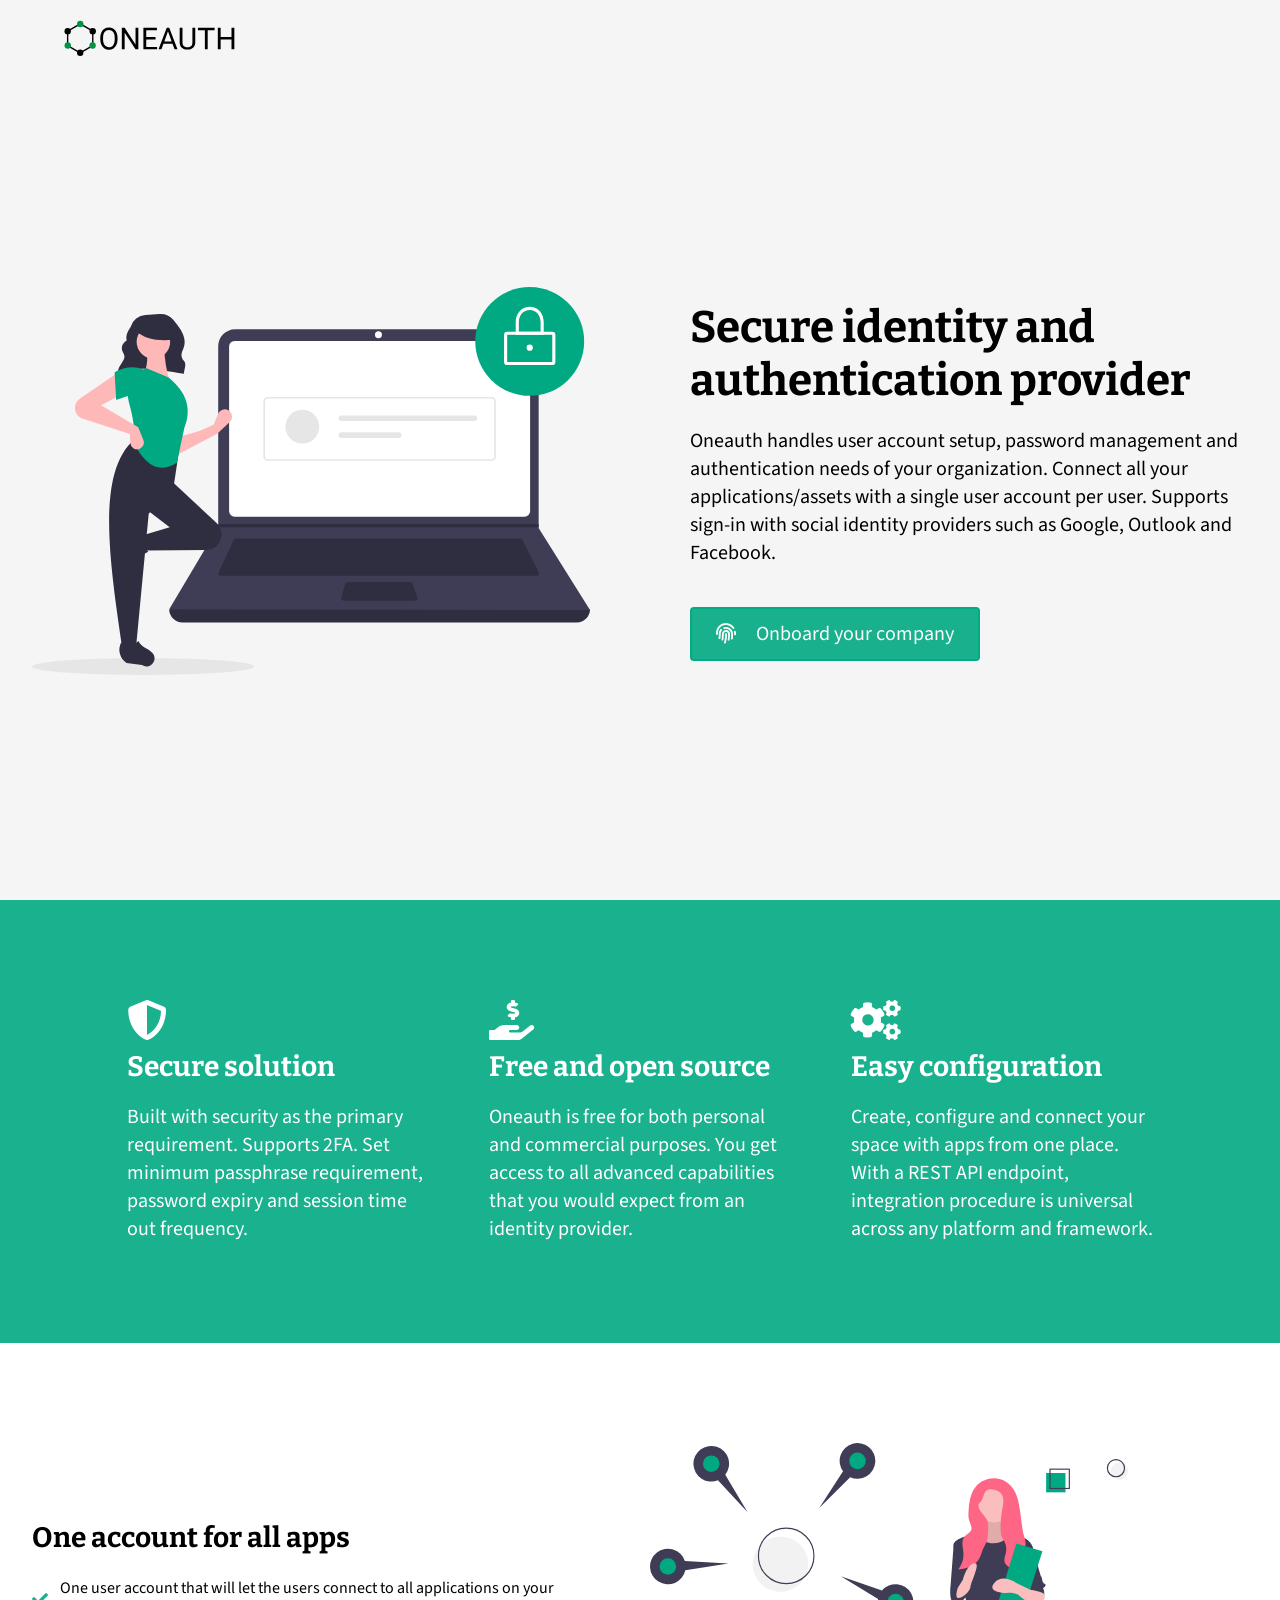
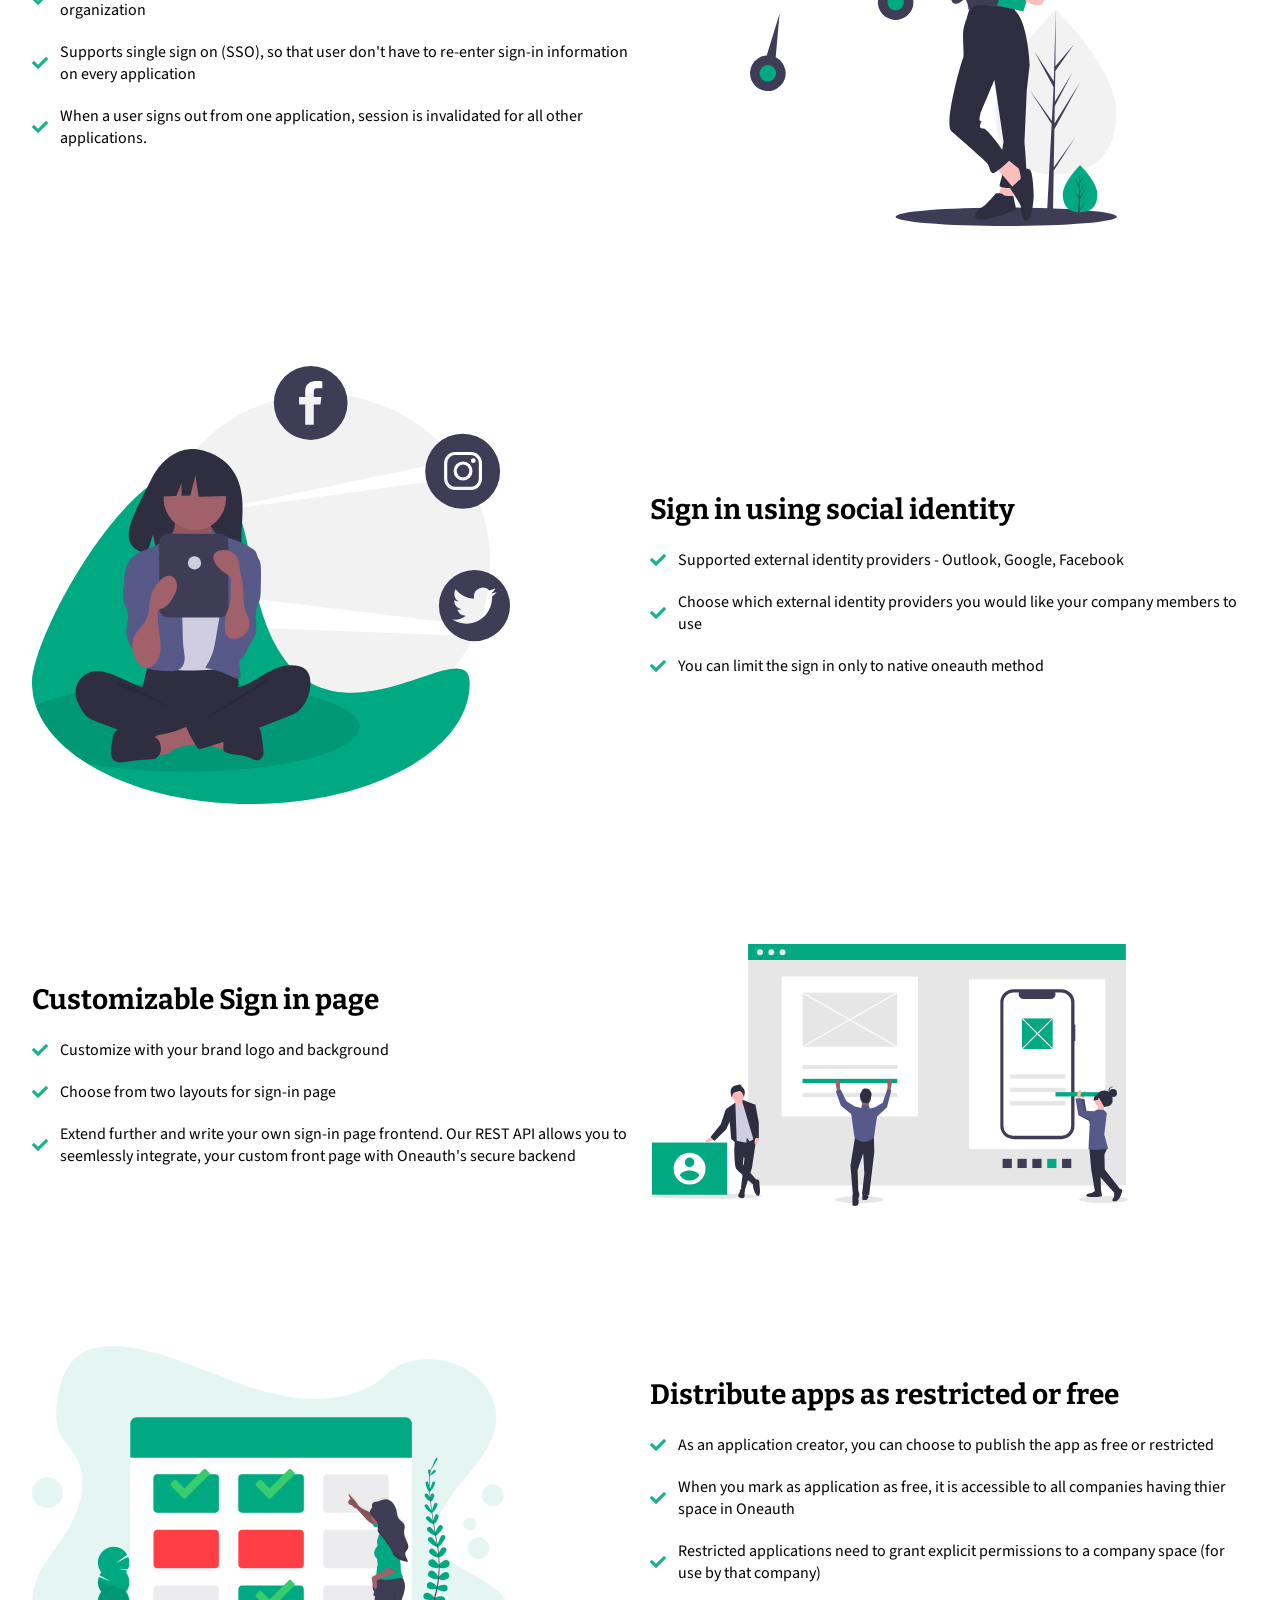
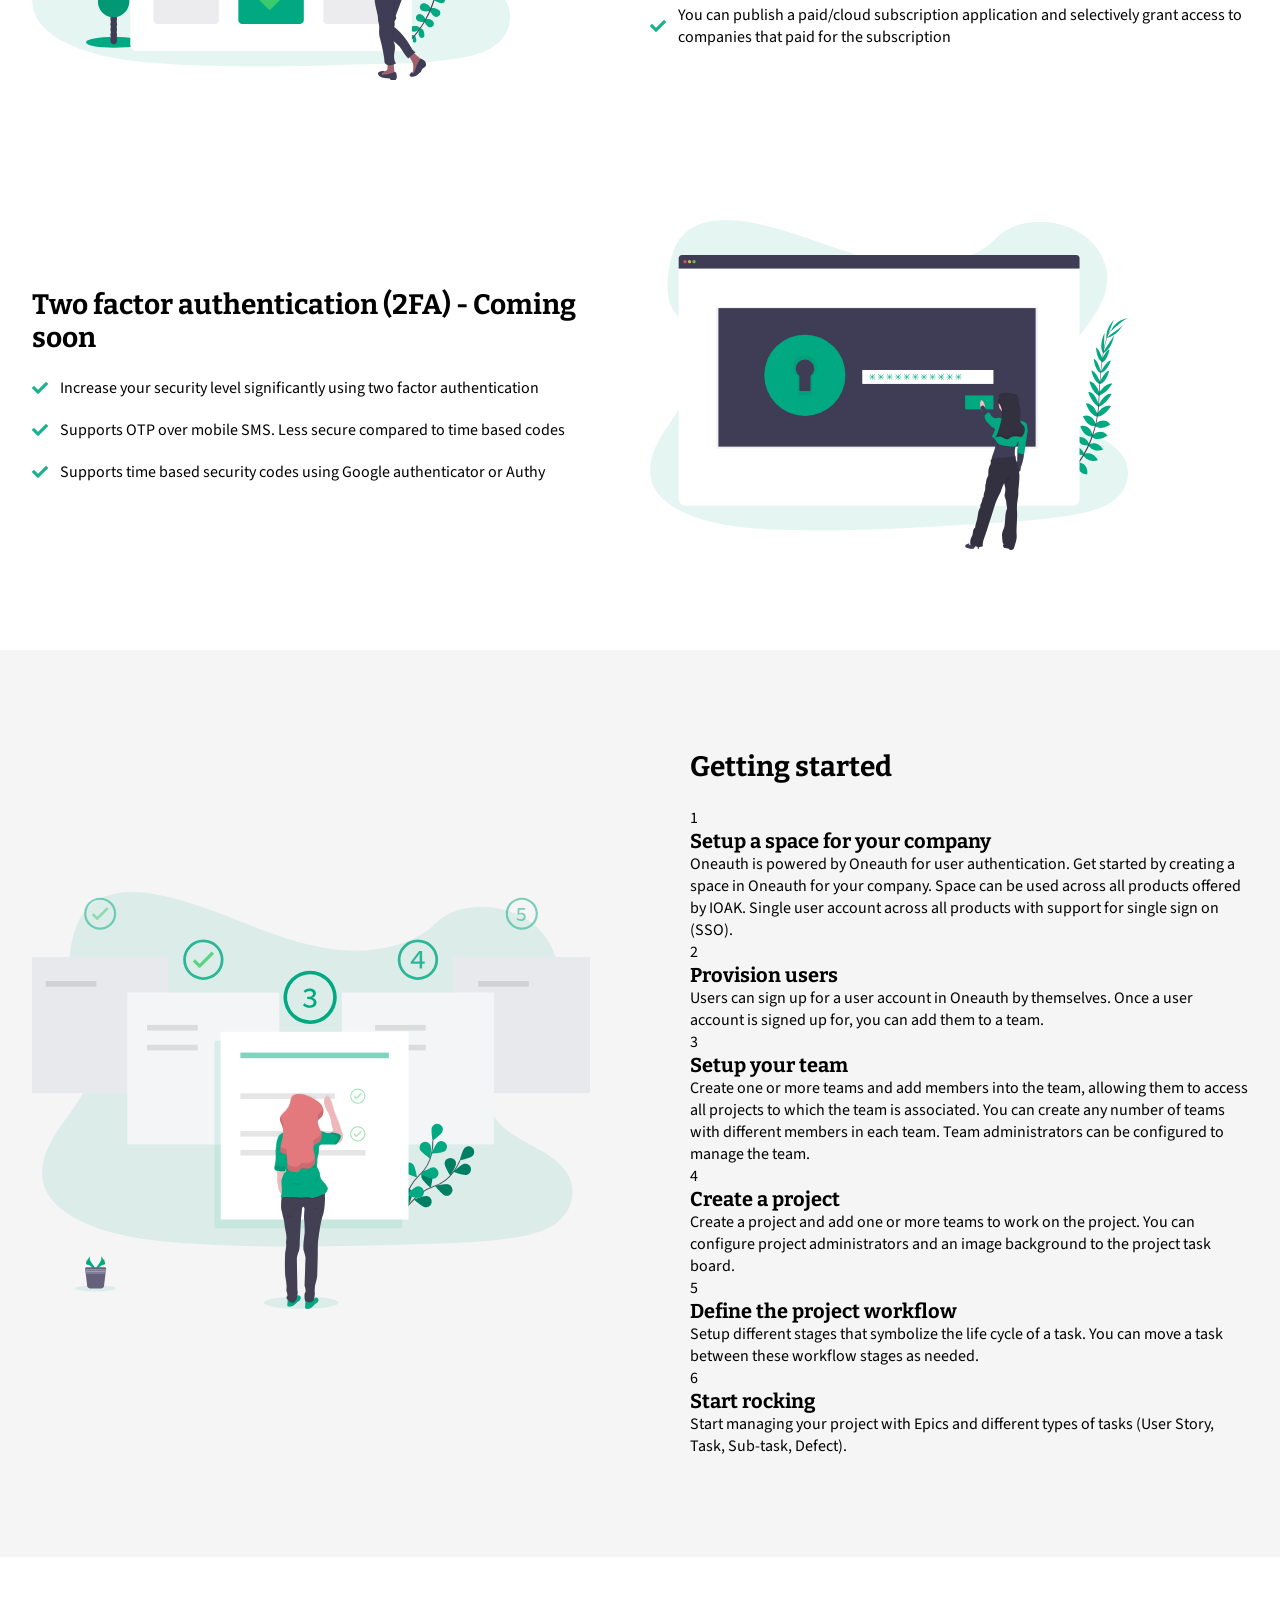
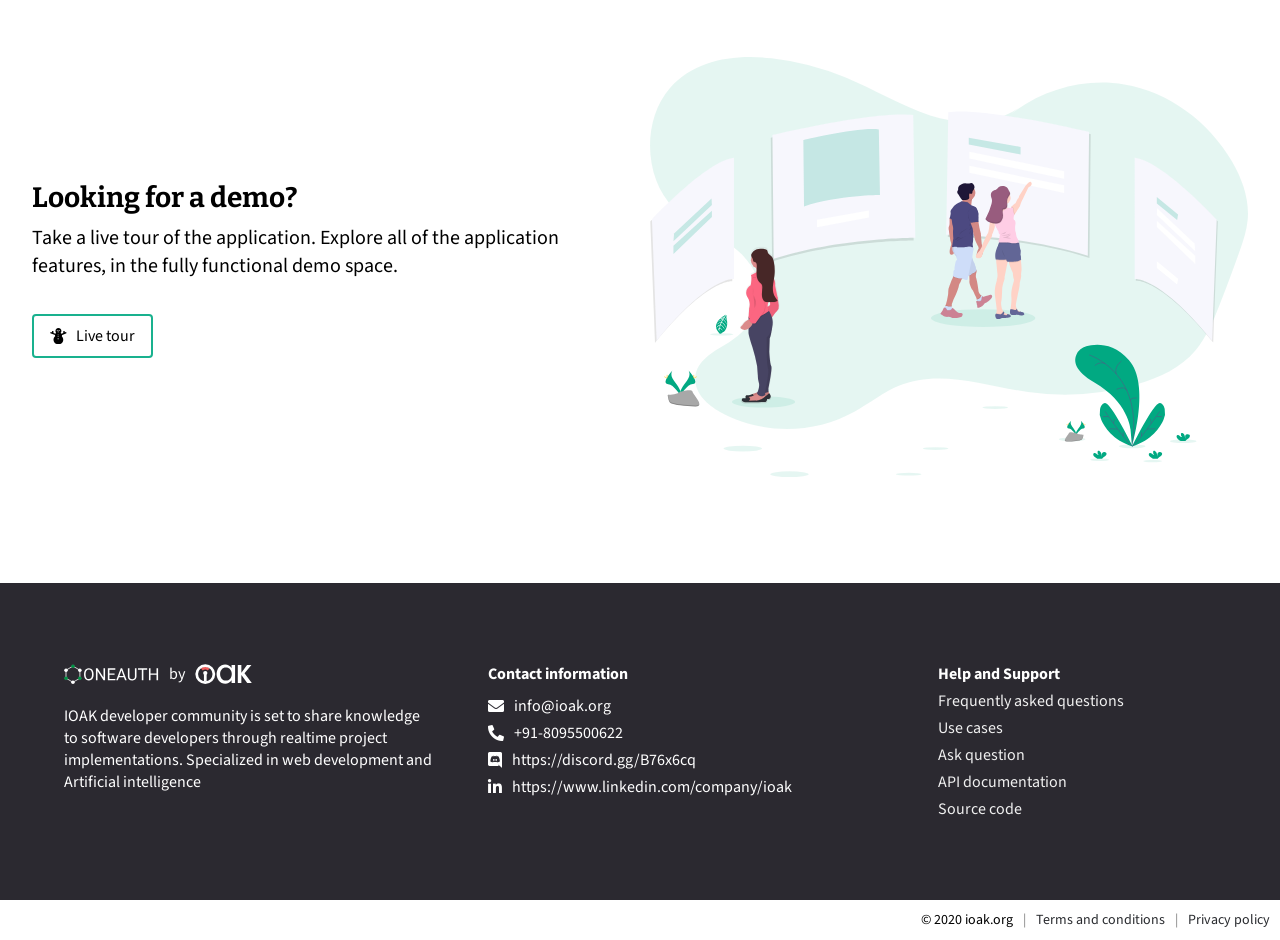
==== commit aa681a8f: "Updates" ====
--- a/index.html
+++ b/index.html
@@ -1,5 +1,5 @@
-<!DOCTYPE html><html lang="en"><head><meta charSet="utf-8"/><meta http-equiv="x-ua-compatible" content="ie=edge"/><meta name="viewport" content="width=device-width, initial-scale=1, shrink-to-fit=no"/><style data-href="/styles.55c7e54154aea44a4766.css">@import url(https://fonts.googleapis.com/css2?family=Bitter&family=Roboto&family=Source+Sans+Pro&display=swap);
+<!DOCTYPE html><html lang="en"><head><meta charSet="utf-8"/><meta http-equiv="x-ua-compatible" content="ie=edge"/><meta name="viewport" content="width=device-width, initial-scale=1, shrink-to-fit=no"/><style data-href="/styles.77ac701e9feeb2d0b597.css">@import url(https://fonts.googleapis.com/css2?family=Bitter&family=Roboto&family=Source+Sans+Pro&display=swap);
 /*!
  * Font Awesome Free 5.13.1 by @fontawesome - https://fontawesome.com
  * License - https://fontawesome.com/license/free (Icons: CC BY 4.0, Fonts: SIL OFL 1.1, Code: MIT License)
- */.fa,.fab,.fad,.fal,.far,.fas{-moz-osx-font-smoothing:grayscale;-webkit-font-smoothing:antialiased;display:inline-block;font-style:normal;font-variant:normal;text-rendering:auto;line-height:1}.fa-lg{font-size:1.33333em;line-height:.75em;vertical-align:-.0667em}.fa-xs{font-size:.75em}.fa-sm{font-size:.875em}.fa-1x{font-size:1em}.fa-2x{font-size:2em}.fa-3x{font-size:3em}.fa-4x{font-size:4em}.fa-5x{font-size:5em}.fa-6x{font-size:6em}.fa-7x{font-size:7em}.fa-8x{font-size:8em}.fa-9x{font-size:9em}.fa-10x{font-size:10em}.fa-fw{text-align:center;width:1.25em}.fa-ul{list-style-type:none;margin-left:2.5em;padding-left:0}.fa-ul>li{position:relative}.fa-li{left:-2em;position:absolute;text-align:center;width:2em;line-height:inherit}.fa-border{border:.08em solid #eee;border-radius:.1em;padding:.2em .25em .15em}.fa-pull-left{float:left}.fa-pull-right{float:right}.fa.fa-pull-left,.fab.fa-pull-left,.fal.fa-pull-left,.far.fa-pull-left,.fas.fa-pull-left{margin-right:.3em}.fa.fa-pull-right,.fab.fa-pull-right,.fal.fa-pull-right,.far.fa-pull-right,.fas.fa-pull-right{margin-left:.3em}.fa-spin{animation:fa-spin 2s linear infinite}.fa-pulse{animation:fa-spin 1s steps(8) infinite}@keyframes fa-spin{0%{transform:rotate(0deg)}to{transform:rotate(1turn)}}.fa-rotate-90{-ms-filter:"progid:DXImageTransform.Microsoft.BasicImage(rotation=1)";transform:rotate(90deg)}.fa-rotate-180{-ms-filter:"progid:DXImageTransform.Microsoft.BasicImage(rotation=2)";transform:rotate(180deg)}.fa-rotate-270{-ms-filter:"progid:DXImageTransform.Microsoft.BasicImage(rotation=3)";transform:rotate(270deg)}.fa-flip-horizontal{-ms-filter:"progid:DXImageTransform.Microsoft.BasicImage(rotation=0, mirror=1)";transform:scaleX(-1)}.fa-flip-vertical{transform:scaleY(-1)}.fa-flip-both,.fa-flip-horizontal.fa-flip-vertical,.fa-flip-vertical{-ms-filter:"progid:DXImageTransform.Microsoft.BasicImage(rotation=2, mirror=1)"}.fa-flip-both,.fa-flip-horizontal.fa-flip-vertical{transform:scale(-1)}:root .fa-flip-both,:root .fa-flip-horizontal,:root .fa-flip-vertical,:root .fa-rotate-90,:root .fa-rotate-180,:root .fa-rotate-270{-webkit-filter:none;filter:none}.fa-stack{display:inline-block;height:2em;line-height:2em;position:relative;vertical-align:middle;width:2.5em}.fa-stack-1x,.fa-stack-2x{left:0;position:absolute;text-align:center;width:100%}.fa-stack-1x{line-height:inherit}.fa-stack-2x{font-size:2em}.fa-inverse{color:#fff}.fa-500px:before{content:"\F26E"}.fa-accessible-icon:before{content:"\F368"}.fa-accusoft:before{content:"\F369"}.fa-acquisitions-incorporated:before{content:"\F6AF"}.fa-ad:before{content:"\F641"}.fa-address-book:before{content:"\F2B9"}.fa-address-card:before{content:"\F2BB"}.fa-adjust:before{content:"\F042"}.fa-adn:before{content:"\F170"}.fa-adobe:before{content:"\F778"}.fa-adversal:before{content:"\F36A"}.fa-affiliatetheme:before{content:"\F36B"}.fa-air-freshener:before{content:"\F5D0"}.fa-airbnb:before{content:"\F834"}.fa-algolia:before{content:"\F36C"}.fa-align-center:before{content:"\F037"}.fa-align-justify:before{content:"\F039"}.fa-align-left:before{content:"\F036"}.fa-align-right:before{content:"\F038"}.fa-alipay:before{content:"\F642"}.fa-allergies:before{content:"\F461"}.fa-amazon:before{content:"\F270"}.fa-amazon-pay:before{content:"\F42C"}.fa-ambulance:before{content:"\F0F9"}.fa-american-sign-language-interpreting:before{content:"\F2A3"}.fa-amilia:before{content:"\F36D"}.fa-anchor:before{content:"\F13D"}.fa-android:before{content:"\F17B"}.fa-angellist:before{content:"\F209"}.fa-angle-double-down:before{content:"\F103"}.fa-angle-double-left:before{content:"\F100"}.fa-angle-double-right:before{content:"\F101"}.fa-angle-double-up:before{content:"\F102"}.fa-angle-down:before{content:"\F107"}.fa-angle-left:before{content:"\F104"}.fa-angle-right:before{content:"\F105"}.fa-angle-up:before{content:"\F106"}.fa-angry:before{content:"\F556"}.fa-angrycreative:before{content:"\F36E"}.fa-angular:before{content:"\F420"}.fa-ankh:before{content:"\F644"}.fa-app-store:before{content:"\F36F"}.fa-app-store-ios:before{content:"\F370"}.fa-apper:before{content:"\F371"}.fa-apple:before{content:"\F179"}.fa-apple-alt:before{content:"\F5D1"}.fa-apple-pay:before{content:"\F415"}.fa-archive:before{content:"\F187"}.fa-archway:before{content:"\F557"}.fa-arrow-alt-circle-down:before{content:"\F358"}.fa-arrow-alt-circle-left:before{content:"\F359"}.fa-arrow-alt-circle-right:before{content:"\F35A"}.fa-arrow-alt-circle-up:before{content:"\F35B"}.fa-arrow-circle-down:before{content:"\F0AB"}.fa-arrow-circle-left:before{content:"\F0A8"}.fa-arrow-circle-right:before{content:"\F0A9"}.fa-arrow-circle-up:before{content:"\F0AA"}.fa-arrow-down:before{content:"\F063"}.fa-arrow-left:before{content:"\F060"}.fa-arrow-right:before{content:"\F061"}.fa-arrow-up:before{content:"\F062"}.fa-arrows-alt:before{content:"\F0B2"}.fa-arrows-alt-h:before{content:"\F337"}.fa-arrows-alt-v:before{content:"\F338"}.fa-artstation:before{content:"\F77A"}.fa-assistive-listening-systems:before{content:"\F2A2"}.fa-asterisk:before{content:"\F069"}.fa-asymmetrik:before{content:"\F372"}.fa-at:before{content:"\F1FA"}.fa-atlas:before{content:"\F558"}.fa-atlassian:before{content:"\F77B"}.fa-atom:before{content:"\F5D2"}.fa-audible:before{content:"\F373"}.fa-audio-description:before{content:"\F29E"}.fa-autoprefixer:before{content:"\F41C"}.fa-avianex:before{content:"\F374"}.fa-aviato:before{content:"\F421"}.fa-award:before{content:"\F559"}.fa-aws:before{content:"\F375"}.fa-baby:before{content:"\F77C"}.fa-baby-carriage:before{content:"\F77D"}.fa-backspace:before{content:"\F55A"}.fa-backward:before{content:"\F04A"}.fa-bacon:before{content:"\F7E5"}.fa-bacteria:before{content:"\F959"}.fa-bacterium:before{content:"\F95A"}.fa-bahai:before{content:"\F666"}.fa-balance-scale:before{content:"\F24E"}.fa-balance-scale-left:before{content:"\F515"}.fa-balance-scale-right:before{content:"\F516"}.fa-ban:before{content:"\F05E"}.fa-band-aid:before{content:"\F462"}.fa-bandcamp:before{content:"\F2D5"}.fa-barcode:before{content:"\F02A"}.fa-bars:before{content:"\F0C9"}.fa-baseball-ball:before{content:"\F433"}.fa-basketball-ball:before{content:"\F434"}.fa-bath:before{content:"\F2CD"}.fa-battery-empty:before{content:"\F244"}.fa-battery-full:before{content:"\F240"}.fa-battery-half:before{content:"\F242"}.fa-battery-quarter:before{content:"\F243"}.fa-battery-three-quarters:before{content:"\F241"}.fa-battle-net:before{content:"\F835"}.fa-bed:before{content:"\F236"}.fa-beer:before{content:"\F0FC"}.fa-behance:before{content:"\F1B4"}.fa-behance-square:before{content:"\F1B5"}.fa-bell:before{content:"\F0F3"}.fa-bell-slash:before{content:"\F1F6"}.fa-bezier-curve:before{content:"\F55B"}.fa-bible:before{content:"\F647"}.fa-bicycle:before{content:"\F206"}.fa-biking:before{content:"\F84A"}.fa-bimobject:before{content:"\F378"}.fa-binoculars:before{content:"\F1E5"}.fa-biohazard:before{content:"\F780"}.fa-birthday-cake:before{content:"\F1FD"}.fa-bitbucket:before{content:"\F171"}.fa-bitcoin:before{content:"\F379"}.fa-bity:before{content:"\F37A"}.fa-black-tie:before{content:"\F27E"}.fa-blackberry:before{content:"\F37B"}.fa-blender:before{content:"\F517"}.fa-blender-phone:before{content:"\F6B6"}.fa-blind:before{content:"\F29D"}.fa-blog:before{content:"\F781"}.fa-blogger:before{content:"\F37C"}.fa-blogger-b:before{content:"\F37D"}.fa-bluetooth:before{content:"\F293"}.fa-bluetooth-b:before{content:"\F294"}.fa-bold:before{content:"\F032"}.fa-bolt:before{content:"\F0E7"}.fa-bomb:before{content:"\F1E2"}.fa-bone:before{content:"\F5D7"}.fa-bong:before{content:"\F55C"}.fa-book:before{content:"\F02D"}.fa-book-dead:before{content:"\F6B7"}.fa-book-medical:before{content:"\F7E6"}.fa-book-open:before{content:"\F518"}.fa-book-reader:before{content:"\F5DA"}.fa-bookmark:before{content:"\F02E"}.fa-bootstrap:before{content:"\F836"}.fa-border-all:before{content:"\F84C"}.fa-border-none:before{content:"\F850"}.fa-border-style:before{content:"\F853"}.fa-bowling-ball:before{content:"\F436"}.fa-box:before{content:"\F466"}.fa-box-open:before{content:"\F49E"}.fa-box-tissue:before{content:"\F95B"}.fa-boxes:before{content:"\F468"}.fa-braille:before{content:"\F2A1"}.fa-brain:before{content:"\F5DC"}.fa-bread-slice:before{content:"\F7EC"}.fa-briefcase:before{content:"\F0B1"}.fa-briefcase-medical:before{content:"\F469"}.fa-broadcast-tower:before{content:"\F519"}.fa-broom:before{content:"\F51A"}.fa-brush:before{content:"\F55D"}.fa-btc:before{content:"\F15A"}.fa-buffer:before{content:"\F837"}.fa-bug:before{content:"\F188"}.fa-building:before{content:"\F1AD"}.fa-bullhorn:before{content:"\F0A1"}.fa-bullseye:before{content:"\F140"}.fa-burn:before{content:"\F46A"}.fa-buromobelexperte:before{content:"\F37F"}.fa-bus:before{content:"\F207"}.fa-bus-alt:before{content:"\F55E"}.fa-business-time:before{content:"\F64A"}.fa-buy-n-large:before{content:"\F8A6"}.fa-buysellads:before{content:"\F20D"}.fa-calculator:before{content:"\F1EC"}.fa-calendar:before{content:"\F133"}.fa-calendar-alt:before{content:"\F073"}.fa-calendar-check:before{content:"\F274"}.fa-calendar-day:before{content:"\F783"}.fa-calendar-minus:before{content:"\F272"}.fa-calendar-plus:before{content:"\F271"}.fa-calendar-times:before{content:"\F273"}.fa-calendar-week:before{content:"\F784"}.fa-camera:before{content:"\F030"}.fa-camera-retro:before{content:"\F083"}.fa-campground:before{content:"\F6BB"}.fa-canadian-maple-leaf:before{content:"\F785"}.fa-candy-cane:before{content:"\F786"}.fa-cannabis:before{content:"\F55F"}.fa-capsules:before{content:"\F46B"}.fa-car:before{content:"\F1B9"}.fa-car-alt:before{content:"\F5DE"}.fa-car-battery:before{content:"\F5DF"}.fa-car-crash:before{content:"\F5E1"}.fa-car-side:before{content:"\F5E4"}.fa-caravan:before{content:"\F8FF"}.fa-caret-down:before{content:"\F0D7"}.fa-caret-left:before{content:"\F0D9"}.fa-caret-right:before{content:"\F0DA"}.fa-caret-square-down:before{content:"\F150"}.fa-caret-square-left:before{content:"\F191"}.fa-caret-square-right:before{content:"\F152"}.fa-caret-square-up:before{content:"\F151"}.fa-caret-up:before{content:"\F0D8"}.fa-carrot:before{content:"\F787"}.fa-cart-arrow-down:before{content:"\F218"}.fa-cart-plus:before{content:"\F217"}.fa-cash-register:before{content:"\F788"}.fa-cat:before{content:"\F6BE"}.fa-cc-amazon-pay:before{content:"\F42D"}.fa-cc-amex:before{content:"\F1F3"}.fa-cc-apple-pay:before{content:"\F416"}.fa-cc-diners-club:before{content:"\F24C"}.fa-cc-discover:before{content:"\F1F2"}.fa-cc-jcb:before{content:"\F24B"}.fa-cc-mastercard:before{content:"\F1F1"}.fa-cc-paypal:before{content:"\F1F4"}.fa-cc-stripe:before{content:"\F1F5"}.fa-cc-visa:before{content:"\F1F0"}.fa-centercode:before{content:"\F380"}.fa-centos:before{content:"\F789"}.fa-certificate:before{content:"\F0A3"}.fa-chair:before{content:"\F6C0"}.fa-chalkboard:before{content:"\F51B"}.fa-chalkboard-teacher:before{content:"\F51C"}.fa-charging-station:before{content:"\F5E7"}.fa-chart-area:before{content:"\F1FE"}.fa-chart-bar:before{content:"\F080"}.fa-chart-line:before{content:"\F201"}.fa-chart-pie:before{content:"\F200"}.fa-check:before{content:"\F00C"}.fa-check-circle:before{content:"\F058"}.fa-check-double:before{content:"\F560"}.fa-check-square:before{content:"\F14A"}.fa-cheese:before{content:"\F7EF"}.fa-chess:before{content:"\F439"}.fa-chess-bishop:before{content:"\F43A"}.fa-chess-board:before{content:"\F43C"}.fa-chess-king:before{content:"\F43F"}.fa-chess-knight:before{content:"\F441"}.fa-chess-pawn:before{content:"\F443"}.fa-chess-queen:before{content:"\F445"}.fa-chess-rook:before{content:"\F447"}.fa-chevron-circle-down:before{content:"\F13A"}.fa-chevron-circle-left:before{content:"\F137"}.fa-chevron-circle-right:before{content:"\F138"}.fa-chevron-circle-up:before{content:"\F139"}.fa-chevron-down:before{content:"\F078"}.fa-chevron-left:before{content:"\F053"}.fa-chevron-right:before{content:"\F054"}.fa-chevron-up:before{content:"\F077"}.fa-child:before{content:"\F1AE"}.fa-chrome:before{content:"\F268"}.fa-chromecast:before{content:"\F838"}.fa-church:before{content:"\F51D"}.fa-circle:before{content:"\F111"}.fa-circle-notch:before{content:"\F1CE"}.fa-city:before{content:"\F64F"}.fa-clinic-medical:before{content:"\F7F2"}.fa-clipboard:before{content:"\F328"}.fa-clipboard-check:before{content:"\F46C"}.fa-clipboard-list:before{content:"\F46D"}.fa-clock:before{content:"\F017"}.fa-clone:before{content:"\F24D"}.fa-closed-captioning:before{content:"\F20A"}.fa-cloud:before{content:"\F0C2"}.fa-cloud-download-alt:before{content:"\F381"}.fa-cloud-meatball:before{content:"\F73B"}.fa-cloud-moon:before{content:"\F6C3"}.fa-cloud-moon-rain:before{content:"\F73C"}.fa-cloud-rain:before{content:"\F73D"}.fa-cloud-showers-heavy:before{content:"\F740"}.fa-cloud-sun:before{content:"\F6C4"}.fa-cloud-sun-rain:before{content:"\F743"}.fa-cloud-upload-alt:before{content:"\F382"}.fa-cloudscale:before{content:"\F383"}.fa-cloudsmith:before{content:"\F384"}.fa-cloudversify:before{content:"\F385"}.fa-cocktail:before{content:"\F561"}.fa-code:before{content:"\F121"}.fa-code-branch:before{content:"\F126"}.fa-codepen:before{content:"\F1CB"}.fa-codiepie:before{content:"\F284"}.fa-coffee:before{content:"\F0F4"}.fa-cog:before{content:"\F013"}.fa-cogs:before{content:"\F085"}.fa-coins:before{content:"\F51E"}.fa-columns:before{content:"\F0DB"}.fa-comment:before{content:"\F075"}.fa-comment-alt:before{content:"\F27A"}.fa-comment-dollar:before{content:"\F651"}.fa-comment-dots:before{content:"\F4AD"}.fa-comment-medical:before{content:"\F7F5"}.fa-comment-slash:before{content:"\F4B3"}.fa-comments:before{content:"\F086"}.fa-comments-dollar:before{content:"\F653"}.fa-compact-disc:before{content:"\F51F"}.fa-compass:before{content:"\F14E"}.fa-compress:before{content:"\F066"}.fa-compress-alt:before{content:"\F422"}.fa-compress-arrows-alt:before{content:"\F78C"}.fa-concierge-bell:before{content:"\F562"}.fa-confluence:before{content:"\F78D"}.fa-connectdevelop:before{content:"\F20E"}.fa-contao:before{content:"\F26D"}.fa-cookie:before{content:"\F563"}.fa-cookie-bite:before{content:"\F564"}.fa-copy:before{content:"\F0C5"}.fa-copyright:before{content:"\F1F9"}.fa-cotton-bureau:before{content:"\F89E"}.fa-couch:before{content:"\F4B8"}.fa-cpanel:before{content:"\F388"}.fa-creative-commons:before{content:"\F25E"}.fa-creative-commons-by:before{content:"\F4E7"}.fa-creative-commons-nc:before{content:"\F4E8"}.fa-creative-commons-nc-eu:before{content:"\F4E9"}.fa-creative-commons-nc-jp:before{content:"\F4EA"}.fa-creative-commons-nd:before{content:"\F4EB"}.fa-creative-commons-pd:before{content:"\F4EC"}.fa-creative-commons-pd-alt:before{content:"\F4ED"}.fa-creative-commons-remix:before{content:"\F4EE"}.fa-creative-commons-sa:before{content:"\F4EF"}.fa-creative-commons-sampling:before{content:"\F4F0"}.fa-creative-commons-sampling-plus:before{content:"\F4F1"}.fa-creative-commons-share:before{content:"\F4F2"}.fa-creative-commons-zero:before{content:"\F4F3"}.fa-credit-card:before{content:"\F09D"}.fa-critical-role:before{content:"\F6C9"}.fa-crop:before{content:"\F125"}.fa-crop-alt:before{content:"\F565"}.fa-cross:before{content:"\F654"}.fa-crosshairs:before{content:"\F05B"}.fa-crow:before{content:"\F520"}.fa-crown:before{content:"\F521"}.fa-crutch:before{content:"\F7F7"}.fa-css3:before{content:"\F13C"}.fa-css3-alt:before{content:"\F38B"}.fa-cube:before{content:"\F1B2"}.fa-cubes:before{content:"\F1B3"}.fa-cut:before{content:"\F0C4"}.fa-cuttlefish:before{content:"\F38C"}.fa-d-and-d:before{content:"\F38D"}.fa-d-and-d-beyond:before{content:"\F6CA"}.fa-dailymotion:before{content:"\F952"}.fa-dashcube:before{content:"\F210"}.fa-database:before{content:"\F1C0"}.fa-deaf:before{content:"\F2A4"}.fa-deezer:before{content:"\F977"}.fa-delicious:before{content:"\F1A5"}.fa-democrat:before{content:"\F747"}.fa-deploydog:before{content:"\F38E"}.fa-deskpro:before{content:"\F38F"}.fa-desktop:before{content:"\F108"}.fa-dev:before{content:"\F6CC"}.fa-deviantart:before{content:"\F1BD"}.fa-dharmachakra:before{content:"\F655"}.fa-dhl:before{content:"\F790"}.fa-diagnoses:before{content:"\F470"}.fa-diaspora:before{content:"\F791"}.fa-dice:before{content:"\F522"}.fa-dice-d20:before{content:"\F6CF"}.fa-dice-d6:before{content:"\F6D1"}.fa-dice-five:before{content:"\F523"}.fa-dice-four:before{content:"\F524"}.fa-dice-one:before{content:"\F525"}.fa-dice-six:before{content:"\F526"}.fa-dice-three:before{content:"\F527"}.fa-dice-two:before{content:"\F528"}.fa-digg:before{content:"\F1A6"}.fa-digital-ocean:before{content:"\F391"}.fa-digital-tachograph:before{content:"\F566"}.fa-directions:before{content:"\F5EB"}.fa-discord:before{content:"\F392"}.fa-discourse:before{content:"\F393"}.fa-disease:before{content:"\F7FA"}.fa-divide:before{content:"\F529"}.fa-dizzy:before{content:"\F567"}.fa-dna:before{content:"\F471"}.fa-dochub:before{content:"\F394"}.fa-docker:before{content:"\F395"}.fa-dog:before{content:"\F6D3"}.fa-dollar-sign:before{content:"\F155"}.fa-dolly:before{content:"\F472"}.fa-dolly-flatbed:before{content:"\F474"}.fa-donate:before{content:"\F4B9"}.fa-door-closed:before{content:"\F52A"}.fa-door-open:before{content:"\F52B"}.fa-dot-circle:before{content:"\F192"}.fa-dove:before{content:"\F4BA"}.fa-download:before{content:"\F019"}.fa-draft2digital:before{content:"\F396"}.fa-drafting-compass:before{content:"\F568"}.fa-dragon:before{content:"\F6D5"}.fa-draw-polygon:before{content:"\F5EE"}.fa-dribbble:before{content:"\F17D"}.fa-dribbble-square:before{content:"\F397"}.fa-dropbox:before{content:"\F16B"}.fa-drum:before{content:"\F569"}.fa-drum-steelpan:before{content:"\F56A"}.fa-drumstick-bite:before{content:"\F6D7"}.fa-drupal:before{content:"\F1A9"}.fa-dumbbell:before{content:"\F44B"}.fa-dumpster:before{content:"\F793"}.fa-dumpster-fire:before{content:"\F794"}.fa-dungeon:before{content:"\F6D9"}.fa-dyalog:before{content:"\F399"}.fa-earlybirds:before{content:"\F39A"}.fa-ebay:before{content:"\F4F4"}.fa-edge:before{content:"\F282"}.fa-edge-legacy:before{content:"\F978"}.fa-edit:before{content:"\F044"}.fa-egg:before{content:"\F7FB"}.fa-eject:before{content:"\F052"}.fa-elementor:before{content:"\F430"}.fa-ellipsis-h:before{content:"\F141"}.fa-ellipsis-v:before{content:"\F142"}.fa-ello:before{content:"\F5F1"}.fa-ember:before{content:"\F423"}.fa-empire:before{content:"\F1D1"}.fa-envelope:before{content:"\F0E0"}.fa-envelope-open:before{content:"\F2B6"}.fa-envelope-open-text:before{content:"\F658"}.fa-envelope-square:before{content:"\F199"}.fa-envira:before{content:"\F299"}.fa-equals:before{content:"\F52C"}.fa-eraser:before{content:"\F12D"}.fa-erlang:before{content:"\F39D"}.fa-ethereum:before{content:"\F42E"}.fa-ethernet:before{content:"\F796"}.fa-etsy:before{content:"\F2D7"}.fa-euro-sign:before{content:"\F153"}.fa-evernote:before{content:"\F839"}.fa-exchange-alt:before{content:"\F362"}.fa-exclamation:before{content:"\F12A"}.fa-exclamation-circle:before{content:"\F06A"}.fa-exclamation-triangle:before{content:"\F071"}.fa-expand:before{content:"\F065"}.fa-expand-alt:before{content:"\F424"}.fa-expand-arrows-alt:before{content:"\F31E"}.fa-expeditedssl:before{content:"\F23E"}.fa-external-link-alt:before{content:"\F35D"}.fa-external-link-square-alt:before{content:"\F360"}.fa-eye:before{content:"\F06E"}.fa-eye-dropper:before{content:"\F1FB"}.fa-eye-slash:before{content:"\F070"}.fa-facebook:before{content:"\F09A"}.fa-facebook-f:before{content:"\F39E"}.fa-facebook-messenger:before{content:"\F39F"}.fa-facebook-square:before{content:"\F082"}.fa-fan:before{content:"\F863"}.fa-fantasy-flight-games:before{content:"\F6DC"}.fa-fast-backward:before{content:"\F049"}.fa-fast-forward:before{content:"\F050"}.fa-faucet:before{content:"\F905"}.fa-fax:before{content:"\F1AC"}.fa-feather:before{content:"\F52D"}.fa-feather-alt:before{content:"\F56B"}.fa-fedex:before{content:"\F797"}.fa-fedora:before{content:"\F798"}.fa-female:before{content:"\F182"}.fa-fighter-jet:before{content:"\F0FB"}.fa-figma:before{content:"\F799"}.fa-file:before{content:"\F15B"}.fa-file-alt:before{content:"\F15C"}.fa-file-archive:before{content:"\F1C6"}.fa-file-audio:before{content:"\F1C7"}.fa-file-code:before{content:"\F1C9"}.fa-file-contract:before{content:"\F56C"}.fa-file-csv:before{content:"\F6DD"}.fa-file-download:before{content:"\F56D"}.fa-file-excel:before{content:"\F1C3"}.fa-file-export:before{content:"\F56E"}.fa-file-image:before{content:"\F1C5"}.fa-file-import:before{content:"\F56F"}.fa-file-invoice:before{content:"\F570"}.fa-file-invoice-dollar:before{content:"\F571"}.fa-file-medical:before{content:"\F477"}.fa-file-medical-alt:before{content:"\F478"}.fa-file-pdf:before{content:"\F1C1"}.fa-file-powerpoint:before{content:"\F1C4"}.fa-file-prescription:before{content:"\F572"}.fa-file-signature:before{content:"\F573"}.fa-file-upload:before{content:"\F574"}.fa-file-video:before{content:"\F1C8"}.fa-file-word:before{content:"\F1C2"}.fa-fill:before{content:"\F575"}.fa-fill-drip:before{content:"\F576"}.fa-film:before{content:"\F008"}.fa-filter:before{content:"\F0B0"}.fa-fingerprint:before{content:"\F577"}.fa-fire:before{content:"\F06D"}.fa-fire-alt:before{content:"\F7E4"}.fa-fire-extinguisher:before{content:"\F134"}.fa-firefox:before{content:"\F269"}.fa-firefox-browser:before{content:"\F907"}.fa-first-aid:before{content:"\F479"}.fa-first-order:before{content:"\F2B0"}.fa-first-order-alt:before{content:"\F50A"}.fa-firstdraft:before{content:"\F3A1"}.fa-fish:before{content:"\F578"}.fa-fist-raised:before{content:"\F6DE"}.fa-flag:before{content:"\F024"}.fa-flag-checkered:before{content:"\F11E"}.fa-flag-usa:before{content:"\F74D"}.fa-flask:before{content:"\F0C3"}.fa-flickr:before{content:"\F16E"}.fa-flipboard:before{content:"\F44D"}.fa-flushed:before{content:"\F579"}.fa-fly:before{content:"\F417"}.fa-folder:before{content:"\F07B"}.fa-folder-minus:before{content:"\F65D"}.fa-folder-open:before{content:"\F07C"}.fa-folder-plus:before{content:"\F65E"}.fa-font:before{content:"\F031"}.fa-font-awesome:before{content:"\F2B4"}.fa-font-awesome-alt:before{content:"\F35C"}.fa-font-awesome-flag:before{content:"\F425"}.fa-font-awesome-logo-full:before{content:"\F4E6"}.fa-fonticons:before{content:"\F280"}.fa-fonticons-fi:before{content:"\F3A2"}.fa-football-ball:before{content:"\F44E"}.fa-fort-awesome:before{content:"\F286"}.fa-fort-awesome-alt:before{content:"\F3A3"}.fa-forumbee:before{content:"\F211"}.fa-forward:before{content:"\F04E"}.fa-foursquare:before{content:"\F180"}.fa-free-code-camp:before{content:"\F2C5"}.fa-freebsd:before{content:"\F3A4"}.fa-frog:before{content:"\F52E"}.fa-frown:before{content:"\F119"}.fa-frown-open:before{content:"\F57A"}.fa-fulcrum:before{content:"\F50B"}.fa-funnel-dollar:before{content:"\F662"}.fa-futbol:before{content:"\F1E3"}.fa-galactic-republic:before{content:"\F50C"}.fa-galactic-senate:before{content:"\F50D"}.fa-gamepad:before{content:"\F11B"}.fa-gas-pump:before{content:"\F52F"}.fa-gavel:before{content:"\F0E3"}.fa-gem:before{content:"\F3A5"}.fa-genderless:before{content:"\F22D"}.fa-get-pocket:before{content:"\F265"}.fa-gg:before{content:"\F260"}.fa-gg-circle:before{content:"\F261"}.fa-ghost:before{content:"\F6E2"}.fa-gift:before{content:"\F06B"}.fa-gifts:before{content:"\F79C"}.fa-git:before{content:"\F1D3"}.fa-git-alt:before{content:"\F841"}.fa-git-square:before{content:"\F1D2"}.fa-github:before{content:"\F09B"}.fa-github-alt:before{content:"\F113"}.fa-github-square:before{content:"\F092"}.fa-gitkraken:before{content:"\F3A6"}.fa-gitlab:before{content:"\F296"}.fa-gitter:before{content:"\F426"}.fa-glass-cheers:before{content:"\F79F"}.fa-glass-martini:before{content:"\F000"}.fa-glass-martini-alt:before{content:"\F57B"}.fa-glass-whiskey:before{content:"\F7A0"}.fa-glasses:before{content:"\F530"}.fa-glide:before{content:"\F2A5"}.fa-glide-g:before{content:"\F2A6"}.fa-globe:before{content:"\F0AC"}.fa-globe-africa:before{content:"\F57C"}.fa-globe-americas:before{content:"\F57D"}.fa-globe-asia:before{content:"\F57E"}.fa-globe-europe:before{content:"\F7A2"}.fa-gofore:before{content:"\F3A7"}.fa-golf-ball:before{content:"\F450"}.fa-goodreads:before{content:"\F3A8"}.fa-goodreads-g:before{content:"\F3A9"}.fa-google:before{content:"\F1A0"}.fa-google-drive:before{content:"\F3AA"}.fa-google-pay:before{content:"\F979"}.fa-google-play:before{content:"\F3AB"}.fa-google-plus:before{content:"\F2B3"}.fa-google-plus-g:before{content:"\F0D5"}.fa-google-plus-square:before{content:"\F0D4"}.fa-google-wallet:before{content:"\F1EE"}.fa-gopuram:before{content:"\F664"}.fa-graduation-cap:before{content:"\F19D"}.fa-gratipay:before{content:"\F184"}.fa-grav:before{content:"\F2D6"}.fa-greater-than:before{content:"\F531"}.fa-greater-than-equal:before{content:"\F532"}.fa-grimace:before{content:"\F57F"}.fa-grin:before{content:"\F580"}.fa-grin-alt:before{content:"\F581"}.fa-grin-beam:before{content:"\F582"}.fa-grin-beam-sweat:before{content:"\F583"}.fa-grin-hearts:before{content:"\F584"}.fa-grin-squint:before{content:"\F585"}.fa-grin-squint-tears:before{content:"\F586"}.fa-grin-stars:before{content:"\F587"}.fa-grin-tears:before{content:"\F588"}.fa-grin-tongue:before{content:"\F589"}.fa-grin-tongue-squint:before{content:"\F58A"}.fa-grin-tongue-wink:before{content:"\F58B"}.fa-grin-wink:before{content:"\F58C"}.fa-grip-horizontal:before{content:"\F58D"}.fa-grip-lines:before{content:"\F7A4"}.fa-grip-lines-vertical:before{content:"\F7A5"}.fa-grip-vertical:before{content:"\F58E"}.fa-gripfire:before{content:"\F3AC"}.fa-grunt:before{content:"\F3AD"}.fa-guitar:before{content:"\F7A6"}.fa-gulp:before{content:"\F3AE"}.fa-h-square:before{content:"\F0FD"}.fa-hacker-news:before{content:"\F1D4"}.fa-hacker-news-square:before{content:"\F3AF"}.fa-hackerrank:before{content:"\F5F7"}.fa-hamburger:before{content:"\F805"}.fa-hammer:before{content:"\F6E3"}.fa-hamsa:before{content:"\F665"}.fa-hand-holding:before{content:"\F4BD"}.fa-hand-holding-heart:before{content:"\F4BE"}.fa-hand-holding-medical:before{content:"\F95C"}.fa-hand-holding-usd:before{content:"\F4C0"}.fa-hand-holding-water:before{content:"\F4C1"}.fa-hand-lizard:before{content:"\F258"}.fa-hand-middle-finger:before{content:"\F806"}.fa-hand-paper:before{content:"\F256"}.fa-hand-peace:before{content:"\F25B"}.fa-hand-point-down:before{content:"\F0A7"}.fa-hand-point-left:before{content:"\F0A5"}.fa-hand-point-right:before{content:"\F0A4"}.fa-hand-point-up:before{content:"\F0A6"}.fa-hand-pointer:before{content:"\F25A"}.fa-hand-rock:before{content:"\F255"}.fa-hand-scissors:before{content:"\F257"}.fa-hand-sparkles:before{content:"\F95D"}.fa-hand-spock:before{content:"\F259"}.fa-hands:before{content:"\F4C2"}.fa-hands-helping:before{content:"\F4C4"}.fa-hands-wash:before{content:"\F95E"}.fa-handshake:before{content:"\F2B5"}.fa-handshake-alt-slash:before{content:"\F95F"}.fa-handshake-slash:before{content:"\F960"}.fa-hanukiah:before{content:"\F6E6"}.fa-hard-hat:before{content:"\F807"}.fa-hashtag:before{content:"\F292"}.fa-hat-cowboy:before{content:"\F8C0"}.fa-hat-cowboy-side:before{content:"\F8C1"}.fa-hat-wizard:before{content:"\F6E8"}.fa-hdd:before{content:"\F0A0"}.fa-head-side-cough:before{content:"\F961"}.fa-head-side-cough-slash:before{content:"\F962"}.fa-head-side-mask:before{content:"\F963"}.fa-head-side-virus:before{content:"\F964"}.fa-heading:before{content:"\F1DC"}.fa-headphones:before{content:"\F025"}.fa-headphones-alt:before{content:"\F58F"}.fa-headset:before{content:"\F590"}.fa-heart:before{content:"\F004"}.fa-heart-broken:before{content:"\F7A9"}.fa-heartbeat:before{content:"\F21E"}.fa-helicopter:before{content:"\F533"}.fa-highlighter:before{content:"\F591"}.fa-hiking:before{content:"\F6EC"}.fa-hippo:before{content:"\F6ED"}.fa-hips:before{content:"\F452"}.fa-hire-a-helper:before{content:"\F3B0"}.fa-history:before{content:"\F1DA"}.fa-hockey-puck:before{content:"\F453"}.fa-holly-berry:before{content:"\F7AA"}.fa-home:before{content:"\F015"}.fa-hooli:before{content:"\F427"}.fa-hornbill:before{content:"\F592"}.fa-horse:before{content:"\F6F0"}.fa-horse-head:before{content:"\F7AB"}.fa-hospital:before{content:"\F0F8"}.fa-hospital-alt:before{content:"\F47D"}.fa-hospital-symbol:before{content:"\F47E"}.fa-hospital-user:before{content:"\F80D"}.fa-hot-tub:before{content:"\F593"}.fa-hotdog:before{content:"\F80F"}.fa-hotel:before{content:"\F594"}.fa-hotjar:before{content:"\F3B1"}.fa-hourglass:before{content:"\F254"}.fa-hourglass-end:before{content:"\F253"}.fa-hourglass-half:before{content:"\F252"}.fa-hourglass-start:before{content:"\F251"}.fa-house-damage:before{content:"\F6F1"}.fa-house-user:before{content:"\F965"}.fa-houzz:before{content:"\F27C"}.fa-hryvnia:before{content:"\F6F2"}.fa-html5:before{content:"\F13B"}.fa-hubspot:before{content:"\F3B2"}.fa-i-cursor:before{content:"\F246"}.fa-ice-cream:before{content:"\F810"}.fa-icicles:before{content:"\F7AD"}.fa-icons:before{content:"\F86D"}.fa-id-badge:before{content:"\F2C1"}.fa-id-card:before{content:"\F2C2"}.fa-id-card-alt:before{content:"\F47F"}.fa-ideal:before{content:"\F913"}.fa-igloo:before{content:"\F7AE"}.fa-image:before{content:"\F03E"}.fa-images:before{content:"\F302"}.fa-imdb:before{content:"\F2D8"}.fa-inbox:before{content:"\F01C"}.fa-indent:before{content:"\F03C"}.fa-industry:before{content:"\F275"}.fa-infinity:before{content:"\F534"}.fa-info:before{content:"\F129"}.fa-info-circle:before{content:"\F05A"}.fa-instagram:before{content:"\F16D"}.fa-instagram-square:before{content:"\F955"}.fa-intercom:before{content:"\F7AF"}.fa-internet-explorer:before{content:"\F26B"}.fa-invision:before{content:"\F7B0"}.fa-ioxhost:before{content:"\F208"}.fa-italic:before{content:"\F033"}.fa-itch-io:before{content:"\F83A"}.fa-itunes:before{content:"\F3B4"}.fa-itunes-note:before{content:"\F3B5"}.fa-java:before{content:"\F4E4"}.fa-jedi:before{content:"\F669"}.fa-jedi-order:before{content:"\F50E"}.fa-jenkins:before{content:"\F3B6"}.fa-jira:before{content:"\F7B1"}.fa-joget:before{content:"\F3B7"}.fa-joint:before{content:"\F595"}.fa-joomla:before{content:"\F1AA"}.fa-journal-whills:before{content:"\F66A"}.fa-js:before{content:"\F3B8"}.fa-js-square:before{content:"\F3B9"}.fa-jsfiddle:before{content:"\F1CC"}.fa-kaaba:before{content:"\F66B"}.fa-kaggle:before{content:"\F5FA"}.fa-key:before{content:"\F084"}.fa-keybase:before{content:"\F4F5"}.fa-keyboard:before{content:"\F11C"}.fa-keycdn:before{content:"\F3BA"}.fa-khanda:before{content:"\F66D"}.fa-kickstarter:before{content:"\F3BB"}.fa-kickstarter-k:before{content:"\F3BC"}.fa-kiss:before{content:"\F596"}.fa-kiss-beam:before{content:"\F597"}.fa-kiss-wink-heart:before{content:"\F598"}.fa-kiwi-bird:before{content:"\F535"}.fa-korvue:before{content:"\F42F"}.fa-landmark:before{content:"\F66F"}.fa-language:before{content:"\F1AB"}.fa-laptop:before{content:"\F109"}.fa-laptop-code:before{content:"\F5FC"}.fa-laptop-house:before{content:"\F966"}.fa-laptop-medical:before{content:"\F812"}.fa-laravel:before{content:"\F3BD"}.fa-lastfm:before{content:"\F202"}.fa-lastfm-square:before{content:"\F203"}.fa-laugh:before{content:"\F599"}.fa-laugh-beam:before{content:"\F59A"}.fa-laugh-squint:before{content:"\F59B"}.fa-laugh-wink:before{content:"\F59C"}.fa-layer-group:before{content:"\F5FD"}.fa-leaf:before{content:"\F06C"}.fa-leanpub:before{content:"\F212"}.fa-lemon:before{content:"\F094"}.fa-less:before{content:"\F41D"}.fa-less-than:before{content:"\F536"}.fa-less-than-equal:before{content:"\F537"}.fa-level-down-alt:before{content:"\F3BE"}.fa-level-up-alt:before{content:"\F3BF"}.fa-life-ring:before{content:"\F1CD"}.fa-lightbulb:before{content:"\F0EB"}.fa-line:before{content:"\F3C0"}.fa-link:before{content:"\F0C1"}.fa-linkedin:before{content:"\F08C"}.fa-linkedin-in:before{content:"\F0E1"}.fa-linode:before{content:"\F2B8"}.fa-linux:before{content:"\F17C"}.fa-lira-sign:before{content:"\F195"}.fa-list:before{content:"\F03A"}.fa-list-alt:before{content:"\F022"}.fa-list-ol:before{content:"\F0CB"}.fa-list-ul:before{content:"\F0CA"}.fa-location-arrow:before{content:"\F124"}.fa-lock:before{content:"\F023"}.fa-lock-open:before{content:"\F3C1"}.fa-long-arrow-alt-down:before{content:"\F309"}.fa-long-arrow-alt-left:before{content:"\F30A"}.fa-long-arrow-alt-right:before{content:"\F30B"}.fa-long-arrow-alt-up:before{content:"\F30C"}.fa-low-vision:before{content:"\F2A8"}.fa-luggage-cart:before{content:"\F59D"}.fa-lungs:before{content:"\F604"}.fa-lungs-virus:before{content:"\F967"}.fa-lyft:before{content:"\F3C3"}.fa-magento:before{content:"\F3C4"}.fa-magic:before{content:"\F0D0"}.fa-magnet:before{content:"\F076"}.fa-mail-bulk:before{content:"\F674"}.fa-mailchimp:before{content:"\F59E"}.fa-male:before{content:"\F183"}.fa-mandalorian:before{content:"\F50F"}.fa-map:before{content:"\F279"}.fa-map-marked:before{content:"\F59F"}.fa-map-marked-alt:before{content:"\F5A0"}.fa-map-marker:before{content:"\F041"}.fa-map-marker-alt:before{content:"\F3C5"}.fa-map-pin:before{content:"\F276"}.fa-map-signs:before{content:"\F277"}.fa-markdown:before{content:"\F60F"}.fa-marker:before{content:"\F5A1"}.fa-mars:before{content:"\F222"}.fa-mars-double:before{content:"\F227"}.fa-mars-stroke:before{content:"\F229"}.fa-mars-stroke-h:before{content:"\F22B"}.fa-mars-stroke-v:before{content:"\F22A"}.fa-mask:before{content:"\F6FA"}.fa-mastodon:before{content:"\F4F6"}.fa-maxcdn:before{content:"\F136"}.fa-mdb:before{content:"\F8CA"}.fa-medal:before{content:"\F5A2"}.fa-medapps:before{content:"\F3C6"}.fa-medium:before{content:"\F23A"}.fa-medium-m:before{content:"\F3C7"}.fa-medkit:before{content:"\F0FA"}.fa-medrt:before{content:"\F3C8"}.fa-meetup:before{content:"\F2E0"}.fa-megaport:before{content:"\F5A3"}.fa-meh:before{content:"\F11A"}.fa-meh-blank:before{content:"\F5A4"}.fa-meh-rolling-eyes:before{content:"\F5A5"}.fa-memory:before{content:"\F538"}.fa-mendeley:before{content:"\F7B3"}.fa-menorah:before{content:"\F676"}.fa-mercury:before{content:"\F223"}.fa-meteor:before{content:"\F753"}.fa-microblog:before{content:"\F91A"}.fa-microchip:before{content:"\F2DB"}.fa-microphone:before{content:"\F130"}.fa-microphone-alt:before{content:"\F3C9"}.fa-microphone-alt-slash:before{content:"\F539"}.fa-microphone-slash:before{content:"\F131"}.fa-microscope:before{content:"\F610"}.fa-microsoft:before{content:"\F3CA"}.fa-minus:before{content:"\F068"}.fa-minus-circle:before{content:"\F056"}.fa-minus-square:before{content:"\F146"}.fa-mitten:before{content:"\F7B5"}.fa-mix:before{content:"\F3CB"}.fa-mixcloud:before{content:"\F289"}.fa-mixer:before{content:"\F956"}.fa-mizuni:before{content:"\F3CC"}.fa-mobile:before{content:"\F10B"}.fa-mobile-alt:before{content:"\F3CD"}.fa-modx:before{content:"\F285"}.fa-monero:before{content:"\F3D0"}.fa-money-bill:before{content:"\F0D6"}.fa-money-bill-alt:before{content:"\F3D1"}.fa-money-bill-wave:before{content:"\F53A"}.fa-money-bill-wave-alt:before{content:"\F53B"}.fa-money-check:before{content:"\F53C"}.fa-money-check-alt:before{content:"\F53D"}.fa-monument:before{content:"\F5A6"}.fa-moon:before{content:"\F186"}.fa-mortar-pestle:before{content:"\F5A7"}.fa-mosque:before{content:"\F678"}.fa-motorcycle:before{content:"\F21C"}.fa-mountain:before{content:"\F6FC"}.fa-mouse:before{content:"\F8CC"}.fa-mouse-pointer:before{content:"\F245"}.fa-mug-hot:before{content:"\F7B6"}.fa-music:before{content:"\F001"}.fa-napster:before{content:"\F3D2"}.fa-neos:before{content:"\F612"}.fa-network-wired:before{content:"\F6FF"}.fa-neuter:before{content:"\F22C"}.fa-newspaper:before{content:"\F1EA"}.fa-nimblr:before{content:"\F5A8"}.fa-node:before{content:"\F419"}.fa-node-js:before{content:"\F3D3"}.fa-not-equal:before{content:"\F53E"}.fa-notes-medical:before{content:"\F481"}.fa-npm:before{content:"\F3D4"}.fa-ns8:before{content:"\F3D5"}.fa-nutritionix:before{content:"\F3D6"}.fa-object-group:before{content:"\F247"}.fa-object-ungroup:before{content:"\F248"}.fa-odnoklassniki:before{content:"\F263"}.fa-odnoklassniki-square:before{content:"\F264"}.fa-oil-can:before{content:"\F613"}.fa-old-republic:before{content:"\F510"}.fa-om:before{content:"\F679"}.fa-opencart:before{content:"\F23D"}.fa-openid:before{content:"\F19B"}.fa-opera:before{content:"\F26A"}.fa-optin-monster:before{content:"\F23C"}.fa-orcid:before{content:"\F8D2"}.fa-osi:before{content:"\F41A"}.fa-otter:before{content:"\F700"}.fa-outdent:before{content:"\F03B"}.fa-page4:before{content:"\F3D7"}.fa-pagelines:before{content:"\F18C"}.fa-pager:before{content:"\F815"}.fa-paint-brush:before{content:"\F1FC"}.fa-paint-roller:before{content:"\F5AA"}.fa-palette:before{content:"\F53F"}.fa-palfed:before{content:"\F3D8"}.fa-pallet:before{content:"\F482"}.fa-paper-plane:before{content:"\F1D8"}.fa-paperclip:before{content:"\F0C6"}.fa-parachute-box:before{content:"\F4CD"}.fa-paragraph:before{content:"\F1DD"}.fa-parking:before{content:"\F540"}.fa-passport:before{content:"\F5AB"}.fa-pastafarianism:before{content:"\F67B"}.fa-paste:before{content:"\F0EA"}.fa-patreon:before{content:"\F3D9"}.fa-pause:before{content:"\F04C"}.fa-pause-circle:before{content:"\F28B"}.fa-paw:before{content:"\F1B0"}.fa-paypal:before{content:"\F1ED"}.fa-peace:before{content:"\F67C"}.fa-pen:before{content:"\F304"}.fa-pen-alt:before{content:"\F305"}.fa-pen-fancy:before{content:"\F5AC"}.fa-pen-nib:before{content:"\F5AD"}.fa-pen-square:before{content:"\F14B"}.fa-pencil-alt:before{content:"\F303"}.fa-pencil-ruler:before{content:"\F5AE"}.fa-penny-arcade:before{content:"\F704"}.fa-people-arrows:before{content:"\F968"}.fa-people-carry:before{content:"\F4CE"}.fa-pepper-hot:before{content:"\F816"}.fa-percent:before{content:"\F295"}.fa-percentage:before{content:"\F541"}.fa-periscope:before{content:"\F3DA"}.fa-person-booth:before{content:"\F756"}.fa-phabricator:before{content:"\F3DB"}.fa-phoenix-framework:before{content:"\F3DC"}.fa-phoenix-squadron:before{content:"\F511"}.fa-phone:before{content:"\F095"}.fa-phone-alt:before{content:"\F879"}.fa-phone-slash:before{content:"\F3DD"}.fa-phone-square:before{content:"\F098"}.fa-phone-square-alt:before{content:"\F87B"}.fa-phone-volume:before{content:"\F2A0"}.fa-photo-video:before{content:"\F87C"}.fa-php:before{content:"\F457"}.fa-pied-piper:before{content:"\F2AE"}.fa-pied-piper-alt:before{content:"\F1A8"}.fa-pied-piper-hat:before{content:"\F4E5"}.fa-pied-piper-pp:before{content:"\F1A7"}.fa-pied-piper-square:before{content:"\F91E"}.fa-piggy-bank:before{content:"\F4D3"}.fa-pills:before{content:"\F484"}.fa-pinterest:before{content:"\F0D2"}.fa-pinterest-p:before{content:"\F231"}.fa-pinterest-square:before{content:"\F0D3"}.fa-pizza-slice:before{content:"\F818"}.fa-place-of-worship:before{content:"\F67F"}.fa-plane:before{content:"\F072"}.fa-plane-arrival:before{content:"\F5AF"}.fa-plane-departure:before{content:"\F5B0"}.fa-plane-slash:before{content:"\F969"}.fa-play:before{content:"\F04B"}.fa-play-circle:before{content:"\F144"}.fa-playstation:before{content:"\F3DF"}.fa-plug:before{content:"\F1E6"}.fa-plus:before{content:"\F067"}.fa-plus-circle:before{content:"\F055"}.fa-plus-square:before{content:"\F0FE"}.fa-podcast:before{content:"\F2CE"}.fa-poll:before{content:"\F681"}.fa-poll-h:before{content:"\F682"}.fa-poo:before{content:"\F2FE"}.fa-poo-storm:before{content:"\F75A"}.fa-poop:before{content:"\F619"}.fa-portrait:before{content:"\F3E0"}.fa-pound-sign:before{content:"\F154"}.fa-power-off:before{content:"\F011"}.fa-pray:before{content:"\F683"}.fa-praying-hands:before{content:"\F684"}.fa-prescription:before{content:"\F5B1"}.fa-prescription-bottle:before{content:"\F485"}.fa-prescription-bottle-alt:before{content:"\F486"}.fa-print:before{content:"\F02F"}.fa-procedures:before{content:"\F487"}.fa-product-hunt:before{content:"\F288"}.fa-project-diagram:before{content:"\F542"}.fa-pump-medical:before{content:"\F96A"}.fa-pump-soap:before{content:"\F96B"}.fa-pushed:before{content:"\F3E1"}.fa-puzzle-piece:before{content:"\F12E"}.fa-python:before{content:"\F3E2"}.fa-qq:before{content:"\F1D6"}.fa-qrcode:before{content:"\F029"}.fa-question:before{content:"\F128"}.fa-question-circle:before{content:"\F059"}.fa-quidditch:before{content:"\F458"}.fa-quinscape:before{content:"\F459"}.fa-quora:before{content:"\F2C4"}.fa-quote-left:before{content:"\F10D"}.fa-quote-right:before{content:"\F10E"}.fa-quran:before{content:"\F687"}.fa-r-project:before{content:"\F4F7"}.fa-radiation:before{content:"\F7B9"}.fa-radiation-alt:before{content:"\F7BA"}.fa-rainbow:before{content:"\F75B"}.fa-random:before{content:"\F074"}.fa-raspberry-pi:before{content:"\F7BB"}.fa-ravelry:before{content:"\F2D9"}.fa-react:before{content:"\F41B"}.fa-reacteurope:before{content:"\F75D"}.fa-readme:before{content:"\F4D5"}.fa-rebel:before{content:"\F1D0"}.fa-receipt:before{content:"\F543"}.fa-record-vinyl:before{content:"\F8D9"}.fa-recycle:before{content:"\F1B8"}.fa-red-river:before{content:"\F3E3"}.fa-reddit:before{content:"\F1A1"}.fa-reddit-alien:before{content:"\F281"}.fa-reddit-square:before{content:"\F1A2"}.fa-redhat:before{content:"\F7BC"}.fa-redo:before{content:"\F01E"}.fa-redo-alt:before{content:"\F2F9"}.fa-registered:before{content:"\F25D"}.fa-remove-format:before{content:"\F87D"}.fa-renren:before{content:"\F18B"}.fa-reply:before{content:"\F3E5"}.fa-reply-all:before{content:"\F122"}.fa-replyd:before{content:"\F3E6"}.fa-republican:before{content:"\F75E"}.fa-researchgate:before{content:"\F4F8"}.fa-resolving:before{content:"\F3E7"}.fa-restroom:before{content:"\F7BD"}.fa-retweet:before{content:"\F079"}.fa-rev:before{content:"\F5B2"}.fa-ribbon:before{content:"\F4D6"}.fa-ring:before{content:"\F70B"}.fa-road:before{content:"\F018"}.fa-robot:before{content:"\F544"}.fa-rocket:before{content:"\F135"}.fa-rocketchat:before{content:"\F3E8"}.fa-rockrms:before{content:"\F3E9"}.fa-route:before{content:"\F4D7"}.fa-rss:before{content:"\F09E"}.fa-rss-square:before{content:"\F143"}.fa-ruble-sign:before{content:"\F158"}.fa-ruler:before{content:"\F545"}.fa-ruler-combined:before{content:"\F546"}.fa-ruler-horizontal:before{content:"\F547"}.fa-ruler-vertical:before{content:"\F548"}.fa-running:before{content:"\F70C"}.fa-rupee-sign:before{content:"\F156"}.fa-rust:before{content:"\F97A"}.fa-sad-cry:before{content:"\F5B3"}.fa-sad-tear:before{content:"\F5B4"}.fa-safari:before{content:"\F267"}.fa-salesforce:before{content:"\F83B"}.fa-sass:before{content:"\F41E"}.fa-satellite:before{content:"\F7BF"}.fa-satellite-dish:before{content:"\F7C0"}.fa-save:before{content:"\F0C7"}.fa-schlix:before{content:"\F3EA"}.fa-school:before{content:"\F549"}.fa-screwdriver:before{content:"\F54A"}.fa-scribd:before{content:"\F28A"}.fa-scroll:before{content:"\F70E"}.fa-sd-card:before{content:"\F7C2"}.fa-search:before{content:"\F002"}.fa-search-dollar:before{content:"\F688"}.fa-search-location:before{content:"\F689"}.fa-search-minus:before{content:"\F010"}.fa-search-plus:before{content:"\F00E"}.fa-searchengin:before{content:"\F3EB"}.fa-seedling:before{content:"\F4D8"}.fa-sellcast:before{content:"\F2DA"}.fa-sellsy:before{content:"\F213"}.fa-server:before{content:"\F233"}.fa-servicestack:before{content:"\F3EC"}.fa-shapes:before{content:"\F61F"}.fa-share:before{content:"\F064"}.fa-share-alt:before{content:"\F1E0"}.fa-share-alt-square:before{content:"\F1E1"}.fa-share-square:before{content:"\F14D"}.fa-shekel-sign:before{content:"\F20B"}.fa-shield-alt:before{content:"\F3ED"}.fa-shield-virus:before{content:"\F96C"}.fa-ship:before{content:"\F21A"}.fa-shipping-fast:before{content:"\F48B"}.fa-shirtsinbulk:before{content:"\F214"}.fa-shoe-prints:before{content:"\F54B"}.fa-shopify:before{content:"\F957"}.fa-shopping-bag:before{content:"\F290"}.fa-shopping-basket:before{content:"\F291"}.fa-shopping-cart:before{content:"\F07A"}.fa-shopware:before{content:"\F5B5"}.fa-shower:before{content:"\F2CC"}.fa-shuttle-van:before{content:"\F5B6"}.fa-sign:before{content:"\F4D9"}.fa-sign-in-alt:before{content:"\F2F6"}.fa-sign-language:before{content:"\F2A7"}.fa-sign-out-alt:before{content:"\F2F5"}.fa-signal:before{content:"\F012"}.fa-signature:before{content:"\F5B7"}.fa-sim-card:before{content:"\F7C4"}.fa-simplybuilt:before{content:"\F215"}.fa-sink:before{content:"\F96D"}.fa-sistrix:before{content:"\F3EE"}.fa-sitemap:before{content:"\F0E8"}.fa-sith:before{content:"\F512"}.fa-skating:before{content:"\F7C5"}.fa-sketch:before{content:"\F7C6"}.fa-skiing:before{content:"\F7C9"}.fa-skiing-nordic:before{content:"\F7CA"}.fa-skull:before{content:"\F54C"}.fa-skull-crossbones:before{content:"\F714"}.fa-skyatlas:before{content:"\F216"}.fa-skype:before{content:"\F17E"}.fa-slack:before{content:"\F198"}.fa-slack-hash:before{content:"\F3EF"}.fa-slash:before{content:"\F715"}.fa-sleigh:before{content:"\F7CC"}.fa-sliders-h:before{content:"\F1DE"}.fa-slideshare:before{content:"\F1E7"}.fa-smile:before{content:"\F118"}.fa-smile-beam:before{content:"\F5B8"}.fa-smile-wink:before{content:"\F4DA"}.fa-smog:before{content:"\F75F"}.fa-smoking:before{content:"\F48D"}.fa-smoking-ban:before{content:"\F54D"}.fa-sms:before{content:"\F7CD"}.fa-snapchat:before{content:"\F2AB"}.fa-snapchat-ghost:before{content:"\F2AC"}.fa-snapchat-square:before{content:"\F2AD"}.fa-snowboarding:before{content:"\F7CE"}.fa-snowflake:before{content:"\F2DC"}.fa-snowman:before{content:"\F7D0"}.fa-snowplow:before{content:"\F7D2"}.fa-soap:before{content:"\F96E"}.fa-socks:before{content:"\F696"}.fa-solar-panel:before{content:"\F5BA"}.fa-sort:before{content:"\F0DC"}.fa-sort-alpha-down:before{content:"\F15D"}.fa-sort-alpha-down-alt:before{content:"\F881"}.fa-sort-alpha-up:before{content:"\F15E"}.fa-sort-alpha-up-alt:before{content:"\F882"}.fa-sort-amount-down:before{content:"\F160"}.fa-sort-amount-down-alt:before{content:"\F884"}.fa-sort-amount-up:before{content:"\F161"}.fa-sort-amount-up-alt:before{content:"\F885"}.fa-sort-down:before{content:"\F0DD"}.fa-sort-numeric-down:before{content:"\F162"}.fa-sort-numeric-down-alt:before{content:"\F886"}.fa-sort-numeric-up:before{content:"\F163"}.fa-sort-numeric-up-alt:before{content:"\F887"}.fa-sort-up:before{content:"\F0DE"}.fa-soundcloud:before{content:"\F1BE"}.fa-sourcetree:before{content:"\F7D3"}.fa-spa:before{content:"\F5BB"}.fa-space-shuttle:before{content:"\F197"}.fa-speakap:before{content:"\F3F3"}.fa-speaker-deck:before{content:"\F83C"}.fa-spell-check:before{content:"\F891"}.fa-spider:before{content:"\F717"}.fa-spinner:before{content:"\F110"}.fa-splotch:before{content:"\F5BC"}.fa-spotify:before{content:"\F1BC"}.fa-spray-can:before{content:"\F5BD"}.fa-square:before{content:"\F0C8"}.fa-square-full:before{content:"\F45C"}.fa-square-root-alt:before{content:"\F698"}.fa-squarespace:before{content:"\F5BE"}.fa-stack-exchange:before{content:"\F18D"}.fa-stack-overflow:before{content:"\F16C"}.fa-stackpath:before{content:"\F842"}.fa-stamp:before{content:"\F5BF"}.fa-star:before{content:"\F005"}.fa-star-and-crescent:before{content:"\F699"}.fa-star-half:before{content:"\F089"}.fa-star-half-alt:before{content:"\F5C0"}.fa-star-of-david:before{content:"\F69A"}.fa-star-of-life:before{content:"\F621"}.fa-staylinked:before{content:"\F3F5"}.fa-steam:before{content:"\F1B6"}.fa-steam-square:before{content:"\F1B7"}.fa-steam-symbol:before{content:"\F3F6"}.fa-step-backward:before{content:"\F048"}.fa-step-forward:before{content:"\F051"}.fa-stethoscope:before{content:"\F0F1"}.fa-sticker-mule:before{content:"\F3F7"}.fa-sticky-note:before{content:"\F249"}.fa-stop:before{content:"\F04D"}.fa-stop-circle:before{content:"\F28D"}.fa-stopwatch:before{content:"\F2F2"}.fa-stopwatch-20:before{content:"\F96F"}.fa-store:before{content:"\F54E"}.fa-store-alt:before{content:"\F54F"}.fa-store-alt-slash:before{content:"\F970"}.fa-store-slash:before{content:"\F971"}.fa-strava:before{content:"\F428"}.fa-stream:before{content:"\F550"}.fa-street-view:before{content:"\F21D"}.fa-strikethrough:before{content:"\F0CC"}.fa-stripe:before{content:"\F429"}.fa-stripe-s:before{content:"\F42A"}.fa-stroopwafel:before{content:"\F551"}.fa-studiovinari:before{content:"\F3F8"}.fa-stumbleupon:before{content:"\F1A4"}.fa-stumbleupon-circle:before{content:"\F1A3"}.fa-subscript:before{content:"\F12C"}.fa-subway:before{content:"\F239"}.fa-suitcase:before{content:"\F0F2"}.fa-suitcase-rolling:before{content:"\F5C1"}.fa-sun:before{content:"\F185"}.fa-superpowers:before{content:"\F2DD"}.fa-superscript:before{content:"\F12B"}.fa-supple:before{content:"\F3F9"}.fa-surprise:before{content:"\F5C2"}.fa-suse:before{content:"\F7D6"}.fa-swatchbook:before{content:"\F5C3"}.fa-swift:before{content:"\F8E1"}.fa-swimmer:before{content:"\F5C4"}.fa-swimming-pool:before{content:"\F5C5"}.fa-symfony:before{content:"\F83D"}.fa-synagogue:before{content:"\F69B"}.fa-sync:before{content:"\F021"}.fa-sync-alt:before{content:"\F2F1"}.fa-syringe:before{content:"\F48E"}.fa-table:before{content:"\F0CE"}.fa-table-tennis:before{content:"\F45D"}.fa-tablet:before{content:"\F10A"}.fa-tablet-alt:before{content:"\F3FA"}.fa-tablets:before{content:"\F490"}.fa-tachometer-alt:before{content:"\F3FD"}.fa-tag:before{content:"\F02B"}.fa-tags:before{content:"\F02C"}.fa-tape:before{content:"\F4DB"}.fa-tasks:before{content:"\F0AE"}.fa-taxi:before{content:"\F1BA"}.fa-teamspeak:before{content:"\F4F9"}.fa-teeth:before{content:"\F62E"}.fa-teeth-open:before{content:"\F62F"}.fa-telegram:before{content:"\F2C6"}.fa-telegram-plane:before{content:"\F3FE"}.fa-temperature-high:before{content:"\F769"}.fa-temperature-low:before{content:"\F76B"}.fa-tencent-weibo:before{content:"\F1D5"}.fa-tenge:before{content:"\F7D7"}.fa-terminal:before{content:"\F120"}.fa-text-height:before{content:"\F034"}.fa-text-width:before{content:"\F035"}.fa-th:before{content:"\F00A"}.fa-th-large:before{content:"\F009"}.fa-th-list:before{content:"\F00B"}.fa-the-red-yeti:before{content:"\F69D"}.fa-theater-masks:before{content:"\F630"}.fa-themeco:before{content:"\F5C6"}.fa-themeisle:before{content:"\F2B2"}.fa-thermometer:before{content:"\F491"}.fa-thermometer-empty:before{content:"\F2CB"}.fa-thermometer-full:before{content:"\F2C7"}.fa-thermometer-half:before{content:"\F2C9"}.fa-thermometer-quarter:before{content:"\F2CA"}.fa-thermometer-three-quarters:before{content:"\F2C8"}.fa-think-peaks:before{content:"\F731"}.fa-thumbs-down:before{content:"\F165"}.fa-thumbs-up:before{content:"\F164"}.fa-thumbtack:before{content:"\F08D"}.fa-ticket-alt:before{content:"\F3FF"}.fa-tiktok:before{content:"\F97B"}.fa-times:before{content:"\F00D"}.fa-times-circle:before{content:"\F057"}.fa-tint:before{content:"\F043"}.fa-tint-slash:before{content:"\F5C7"}.fa-tired:before{content:"\F5C8"}.fa-toggle-off:before{content:"\F204"}.fa-toggle-on:before{content:"\F205"}.fa-toilet:before{content:"\F7D8"}.fa-toilet-paper:before{content:"\F71E"}.fa-toilet-paper-slash:before{content:"\F972"}.fa-toolbox:before{content:"\F552"}.fa-tools:before{content:"\F7D9"}.fa-tooth:before{content:"\F5C9"}.fa-torah:before{content:"\F6A0"}.fa-torii-gate:before{content:"\F6A1"}.fa-tractor:before{content:"\F722"}.fa-trade-federation:before{content:"\F513"}.fa-trademark:before{content:"\F25C"}.fa-traffic-light:before{content:"\F637"}.fa-trailer:before{content:"\F941"}.fa-train:before{content:"\F238"}.fa-tram:before{content:"\F7DA"}.fa-transgender:before{content:"\F224"}.fa-transgender-alt:before{content:"\F225"}.fa-trash:before{content:"\F1F8"}.fa-trash-alt:before{content:"\F2ED"}.fa-trash-restore:before{content:"\F829"}.fa-trash-restore-alt:before{content:"\F82A"}.fa-tree:before{content:"\F1BB"}.fa-trello:before{content:"\F181"}.fa-tripadvisor:before{content:"\F262"}.fa-trophy:before{content:"\F091"}.fa-truck:before{content:"\F0D1"}.fa-truck-loading:before{content:"\F4DE"}.fa-truck-monster:before{content:"\F63B"}.fa-truck-moving:before{content:"\F4DF"}.fa-truck-pickup:before{content:"\F63C"}.fa-tshirt:before{content:"\F553"}.fa-tty:before{content:"\F1E4"}.fa-tumblr:before{content:"\F173"}.fa-tumblr-square:before{content:"\F174"}.fa-tv:before{content:"\F26C"}.fa-twitch:before{content:"\F1E8"}.fa-twitter:before{content:"\F099"}.fa-twitter-square:before{content:"\F081"}.fa-typo3:before{content:"\F42B"}.fa-uber:before{content:"\F402"}.fa-ubuntu:before{content:"\F7DF"}.fa-uikit:before{content:"\F403"}.fa-umbraco:before{content:"\F8E8"}.fa-umbrella:before{content:"\F0E9"}.fa-umbrella-beach:before{content:"\F5CA"}.fa-underline:before{content:"\F0CD"}.fa-undo:before{content:"\F0E2"}.fa-undo-alt:before{content:"\F2EA"}.fa-uniregistry:before{content:"\F404"}.fa-unity:before{content:"\F949"}.fa-universal-access:before{content:"\F29A"}.fa-university:before{content:"\F19C"}.fa-unlink:before{content:"\F127"}.fa-unlock:before{content:"\F09C"}.fa-unlock-alt:before{content:"\F13E"}.fa-unsplash:before{content:"\F97C"}.fa-untappd:before{content:"\F405"}.fa-upload:before{content:"\F093"}.fa-ups:before{content:"\F7E0"}.fa-usb:before{content:"\F287"}.fa-user:before{content:"\F007"}.fa-user-alt:before{content:"\F406"}.fa-user-alt-slash:before{content:"\F4FA"}.fa-user-astronaut:before{content:"\F4FB"}.fa-user-check:before{content:"\F4FC"}.fa-user-circle:before{content:"\F2BD"}.fa-user-clock:before{content:"\F4FD"}.fa-user-cog:before{content:"\F4FE"}.fa-user-edit:before{content:"\F4FF"}.fa-user-friends:before{content:"\F500"}.fa-user-graduate:before{content:"\F501"}.fa-user-injured:before{content:"\F728"}.fa-user-lock:before{content:"\F502"}.fa-user-md:before{content:"\F0F0"}.fa-user-minus:before{content:"\F503"}.fa-user-ninja:before{content:"\F504"}.fa-user-nurse:before{content:"\F82F"}.fa-user-plus:before{content:"\F234"}.fa-user-secret:before{content:"\F21B"}.fa-user-shield:before{content:"\F505"}.fa-user-slash:before{content:"\F506"}.fa-user-tag:before{content:"\F507"}.fa-user-tie:before{content:"\F508"}.fa-user-times:before{content:"\F235"}.fa-users:before{content:"\F0C0"}.fa-users-cog:before{content:"\F509"}.fa-users-slash:before{content:"\F973"}.fa-usps:before{content:"\F7E1"}.fa-ussunnah:before{content:"\F407"}.fa-utensil-spoon:before{content:"\F2E5"}.fa-utensils:before{content:"\F2E7"}.fa-vaadin:before{content:"\F408"}.fa-vector-square:before{content:"\F5CB"}.fa-venus:before{content:"\F221"}.fa-venus-double:before{content:"\F226"}.fa-venus-mars:before{content:"\F228"}.fa-viacoin:before{content:"\F237"}.fa-viadeo:before{content:"\F2A9"}.fa-viadeo-square:before{content:"\F2AA"}.fa-vial:before{content:"\F492"}.fa-vials:before{content:"\F493"}.fa-viber:before{content:"\F409"}.fa-video:before{content:"\F03D"}.fa-video-slash:before{content:"\F4E2"}.fa-vihara:before{content:"\F6A7"}.fa-vimeo:before{content:"\F40A"}.fa-vimeo-square:before{content:"\F194"}.fa-vimeo-v:before{content:"\F27D"}.fa-vine:before{content:"\F1CA"}.fa-virus:before{content:"\F974"}.fa-virus-slash:before{content:"\F975"}.fa-viruses:before{content:"\F976"}.fa-vk:before{content:"\F189"}.fa-vnv:before{content:"\F40B"}.fa-voicemail:before{content:"\F897"}.fa-volleyball-ball:before{content:"\F45F"}.fa-volume-down:before{content:"\F027"}.fa-volume-mute:before{content:"\F6A9"}.fa-volume-off:before{content:"\F026"}.fa-volume-up:before{content:"\F028"}.fa-vote-yea:before{content:"\F772"}.fa-vr-cardboard:before{content:"\F729"}.fa-vuejs:before{content:"\F41F"}.fa-walking:before{content:"\F554"}.fa-wallet:before{content:"\F555"}.fa-warehouse:before{content:"\F494"}.fa-water:before{content:"\F773"}.fa-wave-square:before{content:"\F83E"}.fa-waze:before{content:"\F83F"}.fa-weebly:before{content:"\F5CC"}.fa-weibo:before{content:"\F18A"}.fa-weight:before{content:"\F496"}.fa-weight-hanging:before{content:"\F5CD"}.fa-weixin:before{content:"\F1D7"}.fa-whatsapp:before{content:"\F232"}.fa-whatsapp-square:before{content:"\F40C"}.fa-wheelchair:before{content:"\F193"}.fa-whmcs:before{content:"\F40D"}.fa-wifi:before{content:"\F1EB"}.fa-wikipedia-w:before{content:"\F266"}.fa-wind:before{content:"\F72E"}.fa-window-close:before{content:"\F410"}.fa-window-maximize:before{content:"\F2D0"}.fa-window-minimize:before{content:"\F2D1"}.fa-window-restore:before{content:"\F2D2"}.fa-windows:before{content:"\F17A"}.fa-wine-bottle:before{content:"\F72F"}.fa-wine-glass:before{content:"\F4E3"}.fa-wine-glass-alt:before{content:"\F5CE"}.fa-wix:before{content:"\F5CF"}.fa-wizards-of-the-coast:before{content:"\F730"}.fa-wolf-pack-battalion:before{content:"\F514"}.fa-won-sign:before{content:"\F159"}.fa-wordpress:before{content:"\F19A"}.fa-wordpress-simple:before{content:"\F411"}.fa-wpbeginner:before{content:"\F297"}.fa-wpexplorer:before{content:"\F2DE"}.fa-wpforms:before{content:"\F298"}.fa-wpressr:before{content:"\F3E4"}.fa-wrench:before{content:"\F0AD"}.fa-x-ray:before{content:"\F497"}.fa-xbox:before{content:"\F412"}.fa-xing:before{content:"\F168"}.fa-xing-square:before{content:"\F169"}.fa-y-combinator:before{content:"\F23B"}.fa-yahoo:before{content:"\F19E"}.fa-yammer:before{content:"\F840"}.fa-yandex:before{content:"\F413"}.fa-yandex-international:before{content:"\F414"}.fa-yarn:before{content:"\F7E3"}.fa-yelp:before{content:"\F1E9"}.fa-yen-sign:before{content:"\F157"}.fa-yin-yang:before{content:"\F6AD"}.fa-yoast:before{content:"\F2B1"}.fa-youtube:before{content:"\F167"}.fa-youtube-square:before{content:"\F431"}.fa-zhihu:before{content:"\F63F"}.sr-only{border:0;clip:rect(0,0,0,0);height:1px;margin:-1px;overflow:hidden;padding:0;position:absolute;width:1px}.sr-only-focusable:active,.sr-only-focusable:focus{clip:auto;height:auto;margin:0;overflow:visible;position:static;width:auto}@font-face{font-family:Font Awesome\ 5 Brands;font-style:normal;font-weight:400;font-display:block;src:url(/static/fa-brands-400-4a5d4d855d11fae79cc864bdacb2f479.eot);src:url(/static/fa-brands-400-4a5d4d855d11fae79cc864bdacb2f479.eot?#iefix) format("embedded-opentype"),url(/static/fa-brands-400-91a23e8bf2b4b84c39311cb5eb23aaa0.woff2) format("woff2"),url(/static/fa-brands-400-5734d789b25228cbafc64a58ae971aca.woff) format("woff"),url(/static/fa-brands-400-4c1da237bdae0773309df93b2cd48e09.ttf) format("truetype"),url(/static/fa-brands-400-778b1f251bea7412048da95b87bf816f.svg#fontawesome) format("svg")}.fab{font-family:Font Awesome\ 5 Brands}@font-face{font-family:Font Awesome\ 5 Free;font-style:normal;font-weight:400;font-display:block;src:url(/static/fa-regular-400-6b20949b3a679c30d09f64acd5d3317d.eot);src:url(/static/fa-regular-400-6b20949b3a679c30d09f64acd5d3317d.eot?#iefix) format("embedded-opentype"),url(/static/fa-regular-400-5c674c9216c06ede2f618aa58ae71116.woff2) format("woff2"),url(/static/fa-regular-400-d44ad00c44e46fd29f6126fa7d888cde.woff) format("woff"),url(/static/fa-regular-400-260be4f29c0b2ce47480afb23f38f237.ttf) format("truetype"),url(/static/fa-regular-400-66578cdbb6dc01f527a53971051b3e85.svg#fontawesome) format("svg")}.fab,.far{font-weight:400}@font-face{font-family:Font Awesome\ 5 Free;font-style:normal;font-weight:900;font-display:block;src:url(/static/fa-solid-900-9a1672a8a8d91fbf82c71f451d495253.eot);src:url(/static/fa-solid-900-9a1672a8a8d91fbf82c71f451d495253.eot?#iefix) format("embedded-opentype"),url(/static/fa-solid-900-412a43d6840addd683665ec12c30f810.woff2) format("woff2"),url(/static/fa-solid-900-f3a7d3b5880544a91e9a7e6f8f35d4d2.woff) format("woff"),url(/static/fa-solid-900-c65d154888aa166982dac3e72e7380ec.ttf) format("truetype"),url(/static/fa-solid-900-486853107489520b3265b19b191626f8.svg#fontawesome) format("svg")}.fa,.far,.fas{font-family:Font Awesome\ 5 Free}.fa,.fas{font-weight:900}*{--color-header:#564f70;--color-footer:#2b2930;--color-primary-1:rgba(1,169,130,0.9);--color-primary-2:#01a982;--color-secondary-1:#ffdb6a;--color-secondary-2:#ffde70;--color-default-1:#737373;--color-default-2:#7b7885;--metric-formelement-height:40px;--metric-formelement-height-mobile:36px;--color-background-1:#fff;--color-background-2:#f5f5f5;--color-background-3:#f2f2f2;--color-background-4:#eee;--color-background-5:#eaeaea;--color-foreground-1:#202225;--color-foreground-2:#292b2f;--color-foreground-3:#2f3136;--color-foreground-4:#2f3136;--color-foreground-5:#2f3136;margin:0;padding:0;line-height:normal;font-family:Source Sans Pro,sans-serif;word-break:break-word}* ::selection{background:var(--color-primary-1);color:var(--color-background-1)}* .space-bottom-1{margin-bottom:1.45rem}* h1,* h2,* h3,* h4{font-family:Bitter,serif}* .heading--1{font-size:2.75em}@media (max-width:767px){* .heading--1{font-size:1.75em}}* .heading--2{font-size:1.75em}@media (max-width:767px){* .heading--2{font-size:1.25em}}* .heading--3{font-size:1.25em}@media (max-width:767px){* .heading--3{font-size:1em}}* .column-layout{width:95%;margin:auto}@media (max-width:767px){* .column-layout{width:90%}}@media (min-width:768px){* .mobile-only{display:none!important}}@media (max-width:767px){* .desktop-only{display:none!important}}.hero-section-group{background-color:var(--color-background-2);min-height:100vh;display:grid;grid-template-rows:auto 1fr}.hero-section-group .hero-section{color:#000;padding:100px 0;display:flex;align-items:center}.hero-section-group .hero-section .hero-section--container{display:grid}@media (min-width:768px){.hero-section-group .hero-section .hero-section--container{grid-template-columns:1fr 1fr;-webkit-column-gap:100px;column-gap:100px;align-items:center}}@media (max-width:767px){.hero-section-group .hero-section .hero-section--container{grid-template-rows:auto auto;row-gap:50px}}.hero-section-group .hero-section .hero-section--container .hero-section--container--illustration img{width:100%}.hero-section-group .hero-section .hero-section--container .hero-section--container--content{display:grid;grid-auto-flow:row;align-content:center;row-gap:20px}.hero-section-group .hero-section .hero-section--container .hero-section--container--content .hero-section--container--cta{padding-top:20px}.app-preview{display:grid;justify-content:center;margin-bottom:50px}.app-preview .app-preview--container{display:grid;grid-auto-flow:column;-webkit-column-gap:20px;column-gap:20px;margin-top:100px}@media (min-width:768px){.app-preview .app-preview--container{margin-top:140px}}.app-preview .app-preview--container img{height:350px}.header-section{display:flex;justify-content:flex-start;padding-left:5%;padding-top:20px}@media (max-width:767px){.header-section{justify-content:center;padding-right:0}}.header-section img{height:36px}@media (max-width:767px){.header-section img{height:30px}}.call-to-action .oak-button{padding:0 24px}@media (max-width:767px){.call-to-action .oak-button{padding:0 16px}}.call-to-action .oak-button .button-label-container{height:50px;font-size:20px;-webkit-column-gap:20px;column-gap:20px}@media (max-width:767px){.call-to-action .oak-button .button-label-container{height:40px;font-size:18px;-webkit-column-gap:15px;column-gap:15px}}button.oak-button{--btn-text-color:#fcfcfc;--btn-text-color-dark:#000;-webkit-user-select:none;-ms-user-select:none;user-select:none;border-radius:4px;white-space:nowrap;background:none;outline:none;color:var(--btn-text-color-dark);cursor:pointer;transition:.25s cubic-bezier(.5,1.6,.4,.7);position:relative;overflow:hidden;z-index:0;border:2px solid var(--color-bg);padding:0 16px}button.oak-button .button-label-container{display:grid;grid-auto-flow:column;align-items:center;-webkit-column-gap:10px;column-gap:10px;height:var(--metric-formelement-height);line-height:var(--metric-formelement-height);white-space:nowrap;font-size:16px}@media (max-width:767px){button.oak-button .button-label-container{height:var(--metric-formelement-height-mobile);line-height:var(--metric-formelement-height-mobile)}}button.oak-button.default{--color-bg:var(--color-default-1);--color-bg-hover:var(--color-default-2)}button.oak-button.primary{--color-bg:var(--color-primary-1);--color-bg-hover:var(--color-primary-2)}button.oak-button.secondary{--color-bg:var(--color-secondary-1);--color-bg-hover:var(--color-secondary-2)}button.oak-button.light{color:var(--btn-text-color)}button.oak-button.small{padding:0 8px}button.oak-button.regular{background-color:var(--color-bg)}button.oak-button.regular:hover{background-color:var(--color-bg-hover);border:2px solid var(--color-bg-hover)}button.oak-button.drama{background-color:var(--color-default-1);border:2px solid var(--color-default-1)}button.oak-button.drama:hover{background-color:var(--color-bg-hover);border:2px solid var(--color-bg-hover)}button.oak-button.appear:hover{background-color:var(--color-bg)}button.oak-button.appear.light{color:var(--btn-text-color-dark)}button.oak-button.appear.light:hover{color:var(--btn-text-color)}button.oak-button.disappear{background-color:var(--color-bg)}button.oak-button.disappear:hover{background-color:transparent}button.oak-button.disappear.light:hover{color:var(--btn-text-color-dark)}button.oak-button.block{border:2px solid transparent}button.oak-button.block:hover{background-color:var(--color-bg)}button.oak-button.block.light{color:var(--btn-text-color-dark)}button.oak-button.block.light:hover{color:var(--btn-text-color)}button.oak-button.outline{border:2px solid transparent}button.oak-button.outline:hover{border:2px solid var(--color-bg)}button.oak-button.outline.light{color:var(--btn-text-color-dark)}button.oak-button.disabled{opacity:.5}button.oak-button.icon{height:38px;width:38px;border-width:2px;padding:4px;border-radius:50%}button.oak-button.icon .material-icons{margin:0;font-size:1.5em}button.oak-button .material-icons{vertical-align:middle;font-size:1.2em}.key-section{background-color:var(--color-primary-1);color:var(--color-background-1);padding:100px}.key-section ::selection{background:var(--color-background-1);color:var(--color-foreground-1)}@media (max-width:767px){.key-section{padding:100px 0}}.key-section .key-section--container{display:grid;justify-content:center}@media (min-width:768px){.key-section .key-section--container{grid-template-columns:1fr 1fr 1fr;-webkit-column-gap:60px;column-gap:60px}}@media (max-width:767px){.key-section .key-section--container{grid-auto-flow:row;row-gap:60px}}.key-section .key-section--container img{height:350px}.key-section .key-section--container i{font-size:2.5em}.key-sectiontile{display:grid;grid-auto-flow:row;align-content:flex-start;row-gap:10px}.key-sectiontile .key-sectiontile--title{padding-bottom:10px}.key-sectiontile svg{color:var(--color-primary-1)}.demo-section{background-color:var(--color-background-1);padding:100px 0}.demo-sectiontile{display:grid;align-items:center}@media (min-width:768px){.demo-sectiontile{grid-template-columns:1fr 1fr;-webkit-column-gap:20px;column-gap:20px}}@media (max-width:767px){.demo-sectiontile{grid-template-rows:auto auto;row-gap:20px}}@media (max-width:767px){.demo-sectiontile .demo-sectiontile--illustration{display:flex;justify-content:center}}.demo-sectiontile .demo-sectiontile--illustration img{width:100%}.demo-sectiontile .demo-sectiontile--content{display:grid;grid-auto-flow:row;row-gap:10px;justify-items:flex-start}.onboard-section{background-color:var(--color-background-2);padding:100px 0}.onboard-section .onboard-section--container{display:grid}@media (min-width:768px){.onboard-section .onboard-section--container{grid-template-columns:1fr 1fr;-webkit-column-gap:100px;column-gap:100px;align-items:center}}@media (max-width:767px){.onboard-section .onboard-section--container{grid-template-rows:auto auto;row-gap:50px}}@media (max-width:767px){.onboard-section .onboard-section--container .onboard-section--container--illustration{display:flex;justify-content:center}}.onboard-section .onboard-section--container .onboard-section--container--illustration img{width:100%}.privacy-section .privacy-section--container h1,.privacy-section .privacy-section--container h2,.privacy-section .privacy-section--container h3{margin:0 0 18px}.privacy-section .privacy-section--container p{margin:0 0 20px}.privacy-section .privacy-section--container ol,.privacy-section .privacy-section--container ul{margin-bottom:10px}.privacy-section .privacy-section--container ul{list-style-type:disc;-webkit-margin-before:1em;margin-block-start:1em;-webkit-margin-after:1em;margin-block-end:1em;-webkit-margin-start:0;margin-inline-start:0;-webkit-margin-end:0;margin-inline-end:0;-webkit-padding-start:40px;padding-inline-start:40px}.terms-section .terms-section--container h1,.terms-section .terms-section--container h2,.terms-section .terms-section--container h3{margin:0 0 18px}.terms-section .terms-section--container p{margin:0 0 20px}.terms-section .terms-section--container ol,.terms-section .terms-section--container ul{margin-bottom:10px}.terms-section .terms-section--container ul{list-style-type:disc;-webkit-margin-before:1em;margin-block-start:1em;-webkit-margin-after:1em;margin-block-end:1em;-webkit-margin-start:0;margin-inline-start:0;-webkit-margin-end:0;margin-inline-end:0;-webkit-padding-start:40px;padding-inline-start:40px}.footer-section{background-color:var(--color-footer);padding:80px 0;color:#fff}.footer-section .footer-section--container{display:grid;justify-content:center;width:90vw;margin:auto}@media (min-width:768px){.footer-section .footer-section--container{grid-template-columns:1fr 1fr 1fr;-webkit-column-gap:20px;column-gap:20px;justify-items:center}}@media (max-width:767px){.footer-section .footer-section--container{grid-auto-flow:row;row-gap:60px}}.company-profile{display:grid;grid-auto-flow:row;row-gap:20px;align-content:flex-start}.company-profile img.company-profile--logo--ioak,.company-profile img.company-profile--logo--oneauth{height:20px!important}.company-profile .company-profile--logo{display:grid;grid-auto-flow:column;justify-content:flex-start;align-items:center;-webkit-column-gap:10px;column-gap:10px}.company-contact{display:grid;row-gap:10px;align-items:flex-start;align-content:flex-start}.company-contact .company-contact--title{font-weight:700}.company-contact .company-contact--contact{display:grid;row-gap:5px;align-items:flex-start}.company-contact .company-contact--contact .company-contact--contact--mode{display:grid;grid-auto-flow:column;justify-content:flex-start;align-items:center;-webkit-column-gap:10px;column-gap:10px}.company-contact .company-contact--contact .company-contact--contact--mode i{font-size:1em}.footer-links{display:grid;grid-auto-flow:row;row-gap:20px;align-content:flex-start}.footer-link-group{display:grid;grid-auto-flow:row;row-gap:5px}.footer-link-group .footer-link-group--title{font-weight:700}.footer-link-group .footer-link-group--content{display:grid;row-gap:5px}.footer-link-group .footer-link-group--content a{text-decoration:none;color:#f0f0f0}.footer-link-group .footer-link-group--content a:hover{text-decoration:underline}.copyright-section{display:grid;align-items:center;justify-content:flex-end;grid-auto-flow:column;-webkit-column-gap:5px;column-gap:5px;font-size:14px;padding:10px;-webkit-column-gap:10px;column-gap:10px}@media (max-width:767px){.copyright-section{font-size:10px}}.copyright-section span{color:grey}.copyright-section a{text-decoration:none;color:var(--color-foreground-2)}.copyright-section a:hover{text-decoration:underline}.page-404 .page-404--container{min-height:100vh;display:flex;flex-direction:column;justify-content:space-between}.feature-section{background-color:var(--color-background-1);margin:100px 0}.feature-section .feature-section--container{display:grid;grid-auto-flow:row;row-gap:140px}.feature-sectiontile{display:grid;align-items:center}@media (min-width:768px){.feature-sectiontile{grid-template-columns:1fr 1fr;-webkit-column-gap:20px;column-gap:20px}}@media (max-width:767px){.feature-sectiontile{grid-template-rows:auto auto;row-gap:20px}}@media (max-width:767px){.feature-sectiontile .feature-sectiontile--illustration{display:flex;justify-content:center}}.feature-sectiontile .feature-sectiontile--illustration img{width:80%}.feature-keypoints,.feature-sectiontile .feature-sectiontile--content{display:grid;grid-auto-flow:row}.feature-keypoints{row-gap:20px}.feature-keypoints .feature-keypoints--point{display:grid;grid-auto-flow:column;align-items:center;justify-content:flex-start;-webkit-column-gap:12px;column-gap:12px}.feature-keypoints .feature-keypoints--point i{color:var(--color-primary-1)}</style><meta name="generator" content="Gatsby 2.23.12"/><title data-react-helmet="true">Features and getting started | Free collaborative Agile project management tool</title><meta data-react-helmet="true" name="description" content="Enhance software development workflow, be it Kanban or Scrum. Plan and track milestones with sprint and epic. Use checklists to capture the objectives of a task."/><meta data-react-helmet="true" property="og:title" content="Features and getting started"/><meta data-react-helmet="true" property="og:description" content="Enhance software development workflow, be it Kanban or Scrum. Plan and track milestones with sprint and epic. Use checklists to capture the objectives of a task."/><meta data-react-helmet="true" property="og:type" content="website"/><meta data-react-helmet="true" name="twitter:card" content="summary"/><meta data-react-helmet="true" name="twitter:creator" content="@ioak-dev"/><meta data-react-helmet="true" name="twitter:title" content="Features and getting started"/><meta data-react-helmet="true" name="twitter:description" content="Enhance software development workflow, be it Kanban or Scrum. Plan and track milestones with sprint and epic. Use checklists to capture the objectives of a task."/><link rel="sitemap" type="application/xml" href="/sitemap.xml"/><link rel="icon" href="/favicon-32x32.png?v=10590dc6cafe948549e2a4e841a13eed"/><link rel="manifest" href="/manifest.webmanifest"/><meta name="theme-color" content="#663399"/><link rel="apple-touch-icon" sizes="48x48" href="/icons/icon-48x48.png?v=10590dc6cafe948549e2a4e841a13eed"/><link rel="apple-touch-icon" sizes="72x72" href="/icons/icon-72x72.png?v=10590dc6cafe948549e2a4e841a13eed"/><link rel="apple-touch-icon" sizes="96x96" href="/icons/icon-96x96.png?v=10590dc6cafe948549e2a4e841a13eed"/><link rel="apple-touch-icon" sizes="144x144" href="/icons/icon-144x144.png?v=10590dc6cafe948549e2a4e841a13eed"/><link rel="apple-touch-icon" sizes="192x192" href="/icons/icon-192x192.png?v=10590dc6cafe948549e2a4e841a13eed"/><link rel="apple-touch-icon" sizes="256x256" href="/icons/icon-256x256.png?v=10590dc6cafe948549e2a4e841a13eed"/><link rel="apple-touch-icon" sizes="384x384" href="/icons/icon-384x384.png?v=10590dc6cafe948549e2a4e841a13eed"/><link rel="apple-touch-icon" sizes="512x512" href="/icons/icon-512x512.png?v=10590dc6cafe948549e2a4e841a13eed"/><link as="script" rel="preload" href="/app-00e3dfb4777fdb85dcf9.js"/><link as="script" rel="preload" href="/component---src-pages-index-tsx-640173d646747195a686.js"/><link as="script" rel="preload" href="/commons-bb3b8a9f2cf5db25c3d6.js"/><link as="script" rel="preload" href="/styles-89fd2ae28bdf06750a71.js"/><link as="script" rel="preload" href="/framework-5fc6169171e885c3b522.js"/><link as="script" rel="preload" href="/webpack-runtime-83c8aae6b1b7b4b2ea97.js"/><link as="fetch" rel="preload" href="/page-data\index\page-data.json" crossorigin="anonymous"/><link as="fetch" rel="preload" href="/page-data\app-data.json" crossorigin="anonymous"/></head><body><div id="___gatsby"><div style="outline:none" tabindex="-1" id="gatsby-focus-wrapper"><div class="page-home"><div class="hero-section-group"><div class="header-section"><a aria-current="page" title="Go to landing page" class="" href="/"><img class="logo" src="[data-uri]" alt="Oneauth logo"/></a></div><div class="hero-section"><div class="hero-section--container column-layout"><div class="hero-section--container--illustration"><img class="desktop-only" src="[data-uri]" alt="Secure identity"/><img class="mobile-only" src="[data-uri]" alt="Secure identity"/></div><div class="hero-section--container--content"><h1 class="heading--1">Secure identity and authentication provider</h1><p class="heading--3">Oneauth handles user account setup, password management and authentication needs of your organization. Connect all your applications/assets with a single user account per user. Supports sign-in with social identity providers such as Google, Outlook and Facebook.</p><div class="hero-section--container--cta"><div class="call-to-action"><button class="oak-button primary light regular"><div class="button-label-container"><i class="fas fa-fingerprint"></i>Onboard your company</div></button></div></div></div></div></div></div><div class="key-section"><div class="key-section--container column-layout"><div class="key-sectiontile"><i class="fas fa-shield-alt"></i><h2 class="heading--2 key-sectiontile--title">Secure solution</h2><p class="heading--3">Built with security as the primary requirement. Supports 2FA. Set minimum passphrase requirement, password expiry and session time out frequency.</p></div><div class="key-sectiontile"><i class="fas fa-hand-holding-usd"></i><h2 class="heading--2 key-sectiontile--title">Free and open source</h2><p class="heading--3">Oneauth is free for both personal and commercial purposes. You get access to all advanced capabilities that you would expect from an identity provider.</p></div><div class="key-sectiontile"><i class="fas fa-cogs"></i><h2 class="heading--2 key-sectiontile--title">Easy configuration</h2><p class="heading--3">Create, configure and connect your space with apps from one place. With a REST API endpoint, integration procedure is universal across any platform and framework.</p></div></div></div><div class="feature-section"><div class="feature-section--container column-layout"><div class="feature-sectiontile"><div class="feature-sectiontile--illustration mobile-only"><img src="[data-uri]"/></div><div class="feature-sectiontile--content"><h2 class="heading--2 space-bottom-1">One account for all apps</h2><div class="feature-keypoints"><div class="feature-keypoints--point"><i class="fa fa-check"></i><div>One user account that will let the users connect to all applications on your organization</div></div><div class="feature-keypoints--point"><i class="fa fa-check"></i><div>Supports single sign on (SSO), so that user don&#x27;t have to re-enter sign-in information on every application</div></div><div class="feature-keypoints--point"><i class="fa fa-check"></i><div>When a user signs out from one application, session is invalidated for all other applications.</div></div></div></div><div class="feature-sectiontile--illustration desktop-only"><img src="[data-uri]"/></div></div><div class="feature-sectiontile"><div class="feature-sectiontile--illustration desktop-only"><img src="/static/feature_social-607f4161716aea643b36401f89d90314.svg"/></div><div class="feature-sectiontile--illustration mobile-only"><img src="/static/feature_social-607f4161716aea643b36401f89d90314.svg"/></div><div class="feature-sectiontile--content"><h2 class="heading--2 space-bottom-1">Sign in using social identity</h2><div class="feature-keypoints"><div class="feature-keypoints--point"><i class="fa fa-check"></i><div>Supported external identity providers - Outlook, Google, Facebook</div></div><div class="feature-keypoints--point"><i class="fa fa-check"></i><div>Choose which external identity providers you would like your company members to use</div></div><div class="feature-keypoints--point"><i class="fa fa-check"></i><div>You can limit the sign in only to native oneauth method</div></div></div></div></div><div class="feature-sectiontile"><div class="feature-sectiontile--illustration mobile-only"><img src="/static/customize_login_page-afa32542f7b0c731fdd7e4f8f72feac4.svg"/></div><div class="feature-sectiontile--content"><h2 class="heading--2 space-bottom-1">Customizable Sign in page</h2><div class="feature-keypoints"><div class="feature-keypoints--point"><i class="fa fa-check"></i><div>Customize with your brand logo and background</div></div><div class="feature-keypoints--point"><i class="fa fa-check"></i><div>Choose from two layouts for sign-in page</div></div><div class="feature-keypoints--point"><i class="fa fa-check"></i><div>Extend further and write your own sign-in page frontend. Our REST API allows you to seemlessly integrate, your custom front page with Oneauth&#x27;s secure backend</div></div></div></div><div class="feature-sectiontile--illustration desktop-only"><img src="/static/customize_login_page-afa32542f7b0c731fdd7e4f8f72feac4.svg"/></div></div><div class="feature-sectiontile"><div class="feature-sectiontile--illustration desktop-only"><img src="/static/restricted_apps-c454d9f3b939995865ed21a3cbb0c1f9.svg"/></div><div class="feature-sectiontile--illustration mobile-only"><img src="/static/restricted_apps-c454d9f3b939995865ed21a3cbb0c1f9.svg"/></div><div class="feature-sectiontile--content"><h2 class="heading--2 space-bottom-1">Distribute apps as restricted or free</h2><div class="feature-keypoints"><div class="feature-keypoints--point"><i class="fa fa-check"></i><div>As an application creator, you can choose to publish the app as free or restricted</div></div><div class="feature-keypoints--point"><i class="fa fa-check"></i><div>When you mark as application as free, it is accessible to all companies having thier space in Oneauth</div></div><div class="feature-keypoints--point"><i class="fa fa-check"></i><div>Restricted applications need to grant explicit permissions to a company space (for use by that company)</div></div><div class="feature-keypoints--point"><i class="fa fa-check"></i><div>You can publish a paid/cloud subscription application and selectively grant access to companies that paid for the subscription</div></div></div></div></div><div class="feature-sectiontile"><div class="feature-sectiontile--illustration mobile-only"><img src="/static/2fa-a2ac805d9fc48bdda8354e5a33b13a8a.svg"/></div><div class="feature-sectiontile--content"><h2 class="heading--2 space-bottom-1">Two factor authentication (2FA) - Coming soon</h2><div class="feature-keypoints"><div class="feature-keypoints--point"><i class="fa fa-check"></i><div>Increase your security level significantly using two factor authentication</div></div><div class="feature-keypoints--point"><i class="fa fa-check"></i><div>Supports OTP over mobile SMS. Less secure compared to time based codes</div></div><div class="feature-keypoints--point"><i class="fa fa-check"></i><div>Supports time based security codes using Google authenticator or Authy</div></div></div></div><div class="feature-sectiontile--illustration desktop-only"><img src="/static/2fa-a2ac805d9fc48bdda8354e5a33b13a8a.svg"/></div></div></div></div><div class="onboard-section"><div class="onboard-section--container column-layout"><div class="onboard-section--container--illustration"><img src="/static/getting_started-250109d1d8aef15486b265ad6167d974.svg" alt="Secure identity"/></div><div class="onboard-section--container--content"><h2 class="heading--2 space-bottom-1">Getting started</h2><div class="onboard-section--container--steps"><div class="onboard-sectiontile"><div class="onboard-sectiontile--left"><span class="onboard-sectiontile--left--step-number">1</span></div><div class="onboard-sectiontile--right"><h3 class="heading--3">Setup a space for your company</h3><p>Oneauth is powered by Oneauth for user authentication. Get started by creating a space in Oneauth for your company. Space can be used across all products offered by IOAK. Single user account across all products with support for single sign on (SSO).</p></div></div><div class="onboard-sectiontile"><div class="onboard-sectiontile--left"><span class="onboard-sectiontile--left--step-number">2</span></div><div class="onboard-sectiontile--right"><h3 class="heading--3">Provision users</h3><p>Users can sign up for a user account in Oneauth by themselves. Once a user account is signed up for, you can add them to a team.</p></div></div><div class="onboard-sectiontile"><div class="onboard-sectiontile--left"><span class="onboard-sectiontile--left--step-number">3</span></div><div class="onboard-sectiontile--right"><h3 class="heading--3">Setup your team</h3><p>Create one or more teams and add members into the team, allowing them to access all projects to which the team is associated. You can create any number of teams with different members in each team. Team administrators can be configured to manage the team.</p></div></div><div class="onboard-sectiontile"><div class="onboard-sectiontile--left"><span class="onboard-sectiontile--left--step-number">4</span></div><div class="onboard-sectiontile--right"><h3 class="heading--3">Create a project</h3><p>Create a project and add one or more teams to work on the project. You can configure project administrators and an image background to the project task board.</p></div></div><div class="onboard-sectiontile"><div class="onboard-sectiontile--left"><span class="onboard-sectiontile--left--step-number">5</span></div><div class="onboard-sectiontile--right"><h3 class="heading--3">Define the project workflow</h3><p>Setup different stages that symbolize the life cycle of a task. You can move a task between these workflow stages as needed.</p></div></div><div class="onboard-sectiontile"><div class="onboard-sectiontile--left"><span class="onboard-sectiontile--left--step-number">6</span></div><div class="onboard-sectiontile--right"><h3 class="heading--3">Start rocking</h3><p>Start managing your project with Epics and different types of tasks (User Story, Task, Sub-task, Defect).</p></div></div></div></div></div></div><div class="demo-section"><div class="demo-section--container column-layout"><div class="demo-sectiontile"><div class="demo-sectiontile--content"><h2 class="heading--2">Looking for a demo?</h2><p class="heading--3 space-bottom-1">Take a live tour of the application. Explore all of the application features, in the fully functional demo space.</p><button class="oak-button primary light appear"><div class="button-label-container"><i class="fas fa-snowman"></i>Live tour</div></button></div><div class="demo-sectiontile--illustration"><img src="/static/product_tour-0ce55ae41539b701e8c185538c9f7fca.svg"/></div></div></div></div><div class="footer-section"><div class="footer-section--container"><div class="company-profile"><div class="company-profile--logo"><img class="company-profile--logo--oneauth" src="[data-uri]" alt="IOAK logo"/>by<img class="company-profile--logo--ioak" src="[data-uri]" alt="IOAK logo"/></div><p>IOAK developer community is set to share knowledge to software developers through realtime project implementations. Specialized in web development and Artificial intelligence</p></div><div class="company-contact"><div class="company-contact--title">Contact information</div><div class="company-contact--contact"><div class="company-contact--contact--mode"><i class="fas fa-envelope"></i><p>info@ioak.org</p></div><div class="company-contact--contact--mode"><i class="fas fa-phone-alt"></i><p>+91-8095500622</p></div><div class="company-contact--contact--mode"><i class="fab fa-discord"></i><p>https://discord.gg/B76x6cq</p></div><div class="company-contact--contact--mode"><i class="fab fa-linkedin-in"></i><p>https://www.linkedin.com/company/ioak</p></div></div></div><div class="footer-links"><div class="footer-link-group"><div class="footer-link-group--title">Help and Support</div><div class="footer-link-group--content"><a href="https://mirror.ioak.org/#/a1/article/browse" title="Frequently asked questions">Frequently asked questions</a><a href="https://mirror.ioak.org/#/a1/article/browse?categoryid=5eda9fff230dba0017a0f25a" title="Use cases">Use cases</a><a href="https://mirror.ioak.org/#/a1/post/create" title="Ask question">Ask question</a><a href="https://mirror.ioak.org/#/a1/article/view?id=5ee71e34aacadc00177e63fa" title="API documentation">API documentation</a><a href="https://github.com/ioak-dev/janus-service" title="Source code">Source code</a></div></div></div></div></div><div class="copyright-section"><div class="copyright-section--copyright desktop-only">© 2020 ioak.org</div><span class="desktop-only">|</span><a title="Terms and conditions" href="/terms">Terms and conditions</a><span>|</span><a title="Privacy policy" href="/privacy">Privacy policy</a></div></div></div><div id="gatsby-announcer" style="position:absolute;top:0;width:1px;height:1px;padding:0;overflow:hidden;clip:rect(0, 0, 0, 0);white-space:nowrap;border:0" aria-live="assertive" aria-atomic="true"></div></div><script id="gatsby-script-loader">/*<![CDATA[*/window.pagePath="/";/*]]>*/</script><script id="gatsby-chunk-mapping">/*<![CDATA[*/window.___chunkMapping={"app":["/app-00e3dfb4777fdb85dcf9.js"],"component---src-pages-404-tsx":["/component---src-pages-404-tsx-218b554544769354855a.js"],"component---src-pages-index-tsx":["/component---src-pages-index-tsx-640173d646747195a686.js"],"component---src-pages-privacy-tsx":["/component---src-pages-privacy-tsx-66e4def248ab4d641cb0.js"],"component---src-pages-terms-tsx":["/component---src-pages-terms-tsx-49c2bf61767eafba8815.js"]};/*]]>*/</script><script src="/webpack-runtime-83c8aae6b1b7b4b2ea97.js" async=""></script><script src="/framework-5fc6169171e885c3b522.js" async=""></script><script src="/styles-89fd2ae28bdf06750a71.js" async=""></script><script src="/commons-bb3b8a9f2cf5db25c3d6.js" async=""></script><script src="/component---src-pages-index-tsx-640173d646747195a686.js" async=""></script><script src="/app-00e3dfb4777fdb85dcf9.js" async=""></script></body></html>+ */.fa,.fab,.fad,.fal,.far,.fas{-moz-osx-font-smoothing:grayscale;-webkit-font-smoothing:antialiased;display:inline-block;font-style:normal;font-variant:normal;text-rendering:auto;line-height:1}.fa-lg{font-size:1.33333em;line-height:.75em;vertical-align:-.0667em}.fa-xs{font-size:.75em}.fa-sm{font-size:.875em}.fa-1x{font-size:1em}.fa-2x{font-size:2em}.fa-3x{font-size:3em}.fa-4x{font-size:4em}.fa-5x{font-size:5em}.fa-6x{font-size:6em}.fa-7x{font-size:7em}.fa-8x{font-size:8em}.fa-9x{font-size:9em}.fa-10x{font-size:10em}.fa-fw{text-align:center;width:1.25em}.fa-ul{list-style-type:none;margin-left:2.5em;padding-left:0}.fa-ul>li{position:relative}.fa-li{left:-2em;position:absolute;text-align:center;width:2em;line-height:inherit}.fa-border{border:.08em solid #eee;border-radius:.1em;padding:.2em .25em .15em}.fa-pull-left{float:left}.fa-pull-right{float:right}.fa.fa-pull-left,.fab.fa-pull-left,.fal.fa-pull-left,.far.fa-pull-left,.fas.fa-pull-left{margin-right:.3em}.fa.fa-pull-right,.fab.fa-pull-right,.fal.fa-pull-right,.far.fa-pull-right,.fas.fa-pull-right{margin-left:.3em}.fa-spin{animation:fa-spin 2s linear infinite}.fa-pulse{animation:fa-spin 1s steps(8) infinite}@keyframes fa-spin{0%{transform:rotate(0deg)}to{transform:rotate(1turn)}}.fa-rotate-90{-ms-filter:"progid:DXImageTransform.Microsoft.BasicImage(rotation=1)";transform:rotate(90deg)}.fa-rotate-180{-ms-filter:"progid:DXImageTransform.Microsoft.BasicImage(rotation=2)";transform:rotate(180deg)}.fa-rotate-270{-ms-filter:"progid:DXImageTransform.Microsoft.BasicImage(rotation=3)";transform:rotate(270deg)}.fa-flip-horizontal{-ms-filter:"progid:DXImageTransform.Microsoft.BasicImage(rotation=0, mirror=1)";transform:scaleX(-1)}.fa-flip-vertical{transform:scaleY(-1)}.fa-flip-both,.fa-flip-horizontal.fa-flip-vertical,.fa-flip-vertical{-ms-filter:"progid:DXImageTransform.Microsoft.BasicImage(rotation=2, mirror=1)"}.fa-flip-both,.fa-flip-horizontal.fa-flip-vertical{transform:scale(-1)}:root .fa-flip-both,:root .fa-flip-horizontal,:root .fa-flip-vertical,:root .fa-rotate-90,:root .fa-rotate-180,:root .fa-rotate-270{-webkit-filter:none;filter:none}.fa-stack{display:inline-block;height:2em;line-height:2em;position:relative;vertical-align:middle;width:2.5em}.fa-stack-1x,.fa-stack-2x{left:0;position:absolute;text-align:center;width:100%}.fa-stack-1x{line-height:inherit}.fa-stack-2x{font-size:2em}.fa-inverse{color:#fff}.fa-500px:before{content:"\F26E"}.fa-accessible-icon:before{content:"\F368"}.fa-accusoft:before{content:"\F369"}.fa-acquisitions-incorporated:before{content:"\F6AF"}.fa-ad:before{content:"\F641"}.fa-address-book:before{content:"\F2B9"}.fa-address-card:before{content:"\F2BB"}.fa-adjust:before{content:"\F042"}.fa-adn:before{content:"\F170"}.fa-adobe:before{content:"\F778"}.fa-adversal:before{content:"\F36A"}.fa-affiliatetheme:before{content:"\F36B"}.fa-air-freshener:before{content:"\F5D0"}.fa-airbnb:before{content:"\F834"}.fa-algolia:before{content:"\F36C"}.fa-align-center:before{content:"\F037"}.fa-align-justify:before{content:"\F039"}.fa-align-left:before{content:"\F036"}.fa-align-right:before{content:"\F038"}.fa-alipay:before{content:"\F642"}.fa-allergies:before{content:"\F461"}.fa-amazon:before{content:"\F270"}.fa-amazon-pay:before{content:"\F42C"}.fa-ambulance:before{content:"\F0F9"}.fa-american-sign-language-interpreting:before{content:"\F2A3"}.fa-amilia:before{content:"\F36D"}.fa-anchor:before{content:"\F13D"}.fa-android:before{content:"\F17B"}.fa-angellist:before{content:"\F209"}.fa-angle-double-down:before{content:"\F103"}.fa-angle-double-left:before{content:"\F100"}.fa-angle-double-right:before{content:"\F101"}.fa-angle-double-up:before{content:"\F102"}.fa-angle-down:before{content:"\F107"}.fa-angle-left:before{content:"\F104"}.fa-angle-right:before{content:"\F105"}.fa-angle-up:before{content:"\F106"}.fa-angry:before{content:"\F556"}.fa-angrycreative:before{content:"\F36E"}.fa-angular:before{content:"\F420"}.fa-ankh:before{content:"\F644"}.fa-app-store:before{content:"\F36F"}.fa-app-store-ios:before{content:"\F370"}.fa-apper:before{content:"\F371"}.fa-apple:before{content:"\F179"}.fa-apple-alt:before{content:"\F5D1"}.fa-apple-pay:before{content:"\F415"}.fa-archive:before{content:"\F187"}.fa-archway:before{content:"\F557"}.fa-arrow-alt-circle-down:before{content:"\F358"}.fa-arrow-alt-circle-left:before{content:"\F359"}.fa-arrow-alt-circle-right:before{content:"\F35A"}.fa-arrow-alt-circle-up:before{content:"\F35B"}.fa-arrow-circle-down:before{content:"\F0AB"}.fa-arrow-circle-left:before{content:"\F0A8"}.fa-arrow-circle-right:before{content:"\F0A9"}.fa-arrow-circle-up:before{content:"\F0AA"}.fa-arrow-down:before{content:"\F063"}.fa-arrow-left:before{content:"\F060"}.fa-arrow-right:before{content:"\F061"}.fa-arrow-up:before{content:"\F062"}.fa-arrows-alt:before{content:"\F0B2"}.fa-arrows-alt-h:before{content:"\F337"}.fa-arrows-alt-v:before{content:"\F338"}.fa-artstation:before{content:"\F77A"}.fa-assistive-listening-systems:before{content:"\F2A2"}.fa-asterisk:before{content:"\F069"}.fa-asymmetrik:before{content:"\F372"}.fa-at:before{content:"\F1FA"}.fa-atlas:before{content:"\F558"}.fa-atlassian:before{content:"\F77B"}.fa-atom:before{content:"\F5D2"}.fa-audible:before{content:"\F373"}.fa-audio-description:before{content:"\F29E"}.fa-autoprefixer:before{content:"\F41C"}.fa-avianex:before{content:"\F374"}.fa-aviato:before{content:"\F421"}.fa-award:before{content:"\F559"}.fa-aws:before{content:"\F375"}.fa-baby:before{content:"\F77C"}.fa-baby-carriage:before{content:"\F77D"}.fa-backspace:before{content:"\F55A"}.fa-backward:before{content:"\F04A"}.fa-bacon:before{content:"\F7E5"}.fa-bacteria:before{content:"\F959"}.fa-bacterium:before{content:"\F95A"}.fa-bahai:before{content:"\F666"}.fa-balance-scale:before{content:"\F24E"}.fa-balance-scale-left:before{content:"\F515"}.fa-balance-scale-right:before{content:"\F516"}.fa-ban:before{content:"\F05E"}.fa-band-aid:before{content:"\F462"}.fa-bandcamp:before{content:"\F2D5"}.fa-barcode:before{content:"\F02A"}.fa-bars:before{content:"\F0C9"}.fa-baseball-ball:before{content:"\F433"}.fa-basketball-ball:before{content:"\F434"}.fa-bath:before{content:"\F2CD"}.fa-battery-empty:before{content:"\F244"}.fa-battery-full:before{content:"\F240"}.fa-battery-half:before{content:"\F242"}.fa-battery-quarter:before{content:"\F243"}.fa-battery-three-quarters:before{content:"\F241"}.fa-battle-net:before{content:"\F835"}.fa-bed:before{content:"\F236"}.fa-beer:before{content:"\F0FC"}.fa-behance:before{content:"\F1B4"}.fa-behance-square:before{content:"\F1B5"}.fa-bell:before{content:"\F0F3"}.fa-bell-slash:before{content:"\F1F6"}.fa-bezier-curve:before{content:"\F55B"}.fa-bible:before{content:"\F647"}.fa-bicycle:before{content:"\F206"}.fa-biking:before{content:"\F84A"}.fa-bimobject:before{content:"\F378"}.fa-binoculars:before{content:"\F1E5"}.fa-biohazard:before{content:"\F780"}.fa-birthday-cake:before{content:"\F1FD"}.fa-bitbucket:before{content:"\F171"}.fa-bitcoin:before{content:"\F379"}.fa-bity:before{content:"\F37A"}.fa-black-tie:before{content:"\F27E"}.fa-blackberry:before{content:"\F37B"}.fa-blender:before{content:"\F517"}.fa-blender-phone:before{content:"\F6B6"}.fa-blind:before{content:"\F29D"}.fa-blog:before{content:"\F781"}.fa-blogger:before{content:"\F37C"}.fa-blogger-b:before{content:"\F37D"}.fa-bluetooth:before{content:"\F293"}.fa-bluetooth-b:before{content:"\F294"}.fa-bold:before{content:"\F032"}.fa-bolt:before{content:"\F0E7"}.fa-bomb:before{content:"\F1E2"}.fa-bone:before{content:"\F5D7"}.fa-bong:before{content:"\F55C"}.fa-book:before{content:"\F02D"}.fa-book-dead:before{content:"\F6B7"}.fa-book-medical:before{content:"\F7E6"}.fa-book-open:before{content:"\F518"}.fa-book-reader:before{content:"\F5DA"}.fa-bookmark:before{content:"\F02E"}.fa-bootstrap:before{content:"\F836"}.fa-border-all:before{content:"\F84C"}.fa-border-none:before{content:"\F850"}.fa-border-style:before{content:"\F853"}.fa-bowling-ball:before{content:"\F436"}.fa-box:before{content:"\F466"}.fa-box-open:before{content:"\F49E"}.fa-box-tissue:before{content:"\F95B"}.fa-boxes:before{content:"\F468"}.fa-braille:before{content:"\F2A1"}.fa-brain:before{content:"\F5DC"}.fa-bread-slice:before{content:"\F7EC"}.fa-briefcase:before{content:"\F0B1"}.fa-briefcase-medical:before{content:"\F469"}.fa-broadcast-tower:before{content:"\F519"}.fa-broom:before{content:"\F51A"}.fa-brush:before{content:"\F55D"}.fa-btc:before{content:"\F15A"}.fa-buffer:before{content:"\F837"}.fa-bug:before{content:"\F188"}.fa-building:before{content:"\F1AD"}.fa-bullhorn:before{content:"\F0A1"}.fa-bullseye:before{content:"\F140"}.fa-burn:before{content:"\F46A"}.fa-buromobelexperte:before{content:"\F37F"}.fa-bus:before{content:"\F207"}.fa-bus-alt:before{content:"\F55E"}.fa-business-time:before{content:"\F64A"}.fa-buy-n-large:before{content:"\F8A6"}.fa-buysellads:before{content:"\F20D"}.fa-calculator:before{content:"\F1EC"}.fa-calendar:before{content:"\F133"}.fa-calendar-alt:before{content:"\F073"}.fa-calendar-check:before{content:"\F274"}.fa-calendar-day:before{content:"\F783"}.fa-calendar-minus:before{content:"\F272"}.fa-calendar-plus:before{content:"\F271"}.fa-calendar-times:before{content:"\F273"}.fa-calendar-week:before{content:"\F784"}.fa-camera:before{content:"\F030"}.fa-camera-retro:before{content:"\F083"}.fa-campground:before{content:"\F6BB"}.fa-canadian-maple-leaf:before{content:"\F785"}.fa-candy-cane:before{content:"\F786"}.fa-cannabis:before{content:"\F55F"}.fa-capsules:before{content:"\F46B"}.fa-car:before{content:"\F1B9"}.fa-car-alt:before{content:"\F5DE"}.fa-car-battery:before{content:"\F5DF"}.fa-car-crash:before{content:"\F5E1"}.fa-car-side:before{content:"\F5E4"}.fa-caravan:before{content:"\F8FF"}.fa-caret-down:before{content:"\F0D7"}.fa-caret-left:before{content:"\F0D9"}.fa-caret-right:before{content:"\F0DA"}.fa-caret-square-down:before{content:"\F150"}.fa-caret-square-left:before{content:"\F191"}.fa-caret-square-right:before{content:"\F152"}.fa-caret-square-up:before{content:"\F151"}.fa-caret-up:before{content:"\F0D8"}.fa-carrot:before{content:"\F787"}.fa-cart-arrow-down:before{content:"\F218"}.fa-cart-plus:before{content:"\F217"}.fa-cash-register:before{content:"\F788"}.fa-cat:before{content:"\F6BE"}.fa-cc-amazon-pay:before{content:"\F42D"}.fa-cc-amex:before{content:"\F1F3"}.fa-cc-apple-pay:before{content:"\F416"}.fa-cc-diners-club:before{content:"\F24C"}.fa-cc-discover:before{content:"\F1F2"}.fa-cc-jcb:before{content:"\F24B"}.fa-cc-mastercard:before{content:"\F1F1"}.fa-cc-paypal:before{content:"\F1F4"}.fa-cc-stripe:before{content:"\F1F5"}.fa-cc-visa:before{content:"\F1F0"}.fa-centercode:before{content:"\F380"}.fa-centos:before{content:"\F789"}.fa-certificate:before{content:"\F0A3"}.fa-chair:before{content:"\F6C0"}.fa-chalkboard:before{content:"\F51B"}.fa-chalkboard-teacher:before{content:"\F51C"}.fa-charging-station:before{content:"\F5E7"}.fa-chart-area:before{content:"\F1FE"}.fa-chart-bar:before{content:"\F080"}.fa-chart-line:before{content:"\F201"}.fa-chart-pie:before{content:"\F200"}.fa-check:before{content:"\F00C"}.fa-check-circle:before{content:"\F058"}.fa-check-double:before{content:"\F560"}.fa-check-square:before{content:"\F14A"}.fa-cheese:before{content:"\F7EF"}.fa-chess:before{content:"\F439"}.fa-chess-bishop:before{content:"\F43A"}.fa-chess-board:before{content:"\F43C"}.fa-chess-king:before{content:"\F43F"}.fa-chess-knight:before{content:"\F441"}.fa-chess-pawn:before{content:"\F443"}.fa-chess-queen:before{content:"\F445"}.fa-chess-rook:before{content:"\F447"}.fa-chevron-circle-down:before{content:"\F13A"}.fa-chevron-circle-left:before{content:"\F137"}.fa-chevron-circle-right:before{content:"\F138"}.fa-chevron-circle-up:before{content:"\F139"}.fa-chevron-down:before{content:"\F078"}.fa-chevron-left:before{content:"\F053"}.fa-chevron-right:before{content:"\F054"}.fa-chevron-up:before{content:"\F077"}.fa-child:before{content:"\F1AE"}.fa-chrome:before{content:"\F268"}.fa-chromecast:before{content:"\F838"}.fa-church:before{content:"\F51D"}.fa-circle:before{content:"\F111"}.fa-circle-notch:before{content:"\F1CE"}.fa-city:before{content:"\F64F"}.fa-clinic-medical:before{content:"\F7F2"}.fa-clipboard:before{content:"\F328"}.fa-clipboard-check:before{content:"\F46C"}.fa-clipboard-list:before{content:"\F46D"}.fa-clock:before{content:"\F017"}.fa-clone:before{content:"\F24D"}.fa-closed-captioning:before{content:"\F20A"}.fa-cloud:before{content:"\F0C2"}.fa-cloud-download-alt:before{content:"\F381"}.fa-cloud-meatball:before{content:"\F73B"}.fa-cloud-moon:before{content:"\F6C3"}.fa-cloud-moon-rain:before{content:"\F73C"}.fa-cloud-rain:before{content:"\F73D"}.fa-cloud-showers-heavy:before{content:"\F740"}.fa-cloud-sun:before{content:"\F6C4"}.fa-cloud-sun-rain:before{content:"\F743"}.fa-cloud-upload-alt:before{content:"\F382"}.fa-cloudscale:before{content:"\F383"}.fa-cloudsmith:before{content:"\F384"}.fa-cloudversify:before{content:"\F385"}.fa-cocktail:before{content:"\F561"}.fa-code:before{content:"\F121"}.fa-code-branch:before{content:"\F126"}.fa-codepen:before{content:"\F1CB"}.fa-codiepie:before{content:"\F284"}.fa-coffee:before{content:"\F0F4"}.fa-cog:before{content:"\F013"}.fa-cogs:before{content:"\F085"}.fa-coins:before{content:"\F51E"}.fa-columns:before{content:"\F0DB"}.fa-comment:before{content:"\F075"}.fa-comment-alt:before{content:"\F27A"}.fa-comment-dollar:before{content:"\F651"}.fa-comment-dots:before{content:"\F4AD"}.fa-comment-medical:before{content:"\F7F5"}.fa-comment-slash:before{content:"\F4B3"}.fa-comments:before{content:"\F086"}.fa-comments-dollar:before{content:"\F653"}.fa-compact-disc:before{content:"\F51F"}.fa-compass:before{content:"\F14E"}.fa-compress:before{content:"\F066"}.fa-compress-alt:before{content:"\F422"}.fa-compress-arrows-alt:before{content:"\F78C"}.fa-concierge-bell:before{content:"\F562"}.fa-confluence:before{content:"\F78D"}.fa-connectdevelop:before{content:"\F20E"}.fa-contao:before{content:"\F26D"}.fa-cookie:before{content:"\F563"}.fa-cookie-bite:before{content:"\F564"}.fa-copy:before{content:"\F0C5"}.fa-copyright:before{content:"\F1F9"}.fa-cotton-bureau:before{content:"\F89E"}.fa-couch:before{content:"\F4B8"}.fa-cpanel:before{content:"\F388"}.fa-creative-commons:before{content:"\F25E"}.fa-creative-commons-by:before{content:"\F4E7"}.fa-creative-commons-nc:before{content:"\F4E8"}.fa-creative-commons-nc-eu:before{content:"\F4E9"}.fa-creative-commons-nc-jp:before{content:"\F4EA"}.fa-creative-commons-nd:before{content:"\F4EB"}.fa-creative-commons-pd:before{content:"\F4EC"}.fa-creative-commons-pd-alt:before{content:"\F4ED"}.fa-creative-commons-remix:before{content:"\F4EE"}.fa-creative-commons-sa:before{content:"\F4EF"}.fa-creative-commons-sampling:before{content:"\F4F0"}.fa-creative-commons-sampling-plus:before{content:"\F4F1"}.fa-creative-commons-share:before{content:"\F4F2"}.fa-creative-commons-zero:before{content:"\F4F3"}.fa-credit-card:before{content:"\F09D"}.fa-critical-role:before{content:"\F6C9"}.fa-crop:before{content:"\F125"}.fa-crop-alt:before{content:"\F565"}.fa-cross:before{content:"\F654"}.fa-crosshairs:before{content:"\F05B"}.fa-crow:before{content:"\F520"}.fa-crown:before{content:"\F521"}.fa-crutch:before{content:"\F7F7"}.fa-css3:before{content:"\F13C"}.fa-css3-alt:before{content:"\F38B"}.fa-cube:before{content:"\F1B2"}.fa-cubes:before{content:"\F1B3"}.fa-cut:before{content:"\F0C4"}.fa-cuttlefish:before{content:"\F38C"}.fa-d-and-d:before{content:"\F38D"}.fa-d-and-d-beyond:before{content:"\F6CA"}.fa-dailymotion:before{content:"\F952"}.fa-dashcube:before{content:"\F210"}.fa-database:before{content:"\F1C0"}.fa-deaf:before{content:"\F2A4"}.fa-deezer:before{content:"\F977"}.fa-delicious:before{content:"\F1A5"}.fa-democrat:before{content:"\F747"}.fa-deploydog:before{content:"\F38E"}.fa-deskpro:before{content:"\F38F"}.fa-desktop:before{content:"\F108"}.fa-dev:before{content:"\F6CC"}.fa-deviantart:before{content:"\F1BD"}.fa-dharmachakra:before{content:"\F655"}.fa-dhl:before{content:"\F790"}.fa-diagnoses:before{content:"\F470"}.fa-diaspora:before{content:"\F791"}.fa-dice:before{content:"\F522"}.fa-dice-d20:before{content:"\F6CF"}.fa-dice-d6:before{content:"\F6D1"}.fa-dice-five:before{content:"\F523"}.fa-dice-four:before{content:"\F524"}.fa-dice-one:before{content:"\F525"}.fa-dice-six:before{content:"\F526"}.fa-dice-three:before{content:"\F527"}.fa-dice-two:before{content:"\F528"}.fa-digg:before{content:"\F1A6"}.fa-digital-ocean:before{content:"\F391"}.fa-digital-tachograph:before{content:"\F566"}.fa-directions:before{content:"\F5EB"}.fa-discord:before{content:"\F392"}.fa-discourse:before{content:"\F393"}.fa-disease:before{content:"\F7FA"}.fa-divide:before{content:"\F529"}.fa-dizzy:before{content:"\F567"}.fa-dna:before{content:"\F471"}.fa-dochub:before{content:"\F394"}.fa-docker:before{content:"\F395"}.fa-dog:before{content:"\F6D3"}.fa-dollar-sign:before{content:"\F155"}.fa-dolly:before{content:"\F472"}.fa-dolly-flatbed:before{content:"\F474"}.fa-donate:before{content:"\F4B9"}.fa-door-closed:before{content:"\F52A"}.fa-door-open:before{content:"\F52B"}.fa-dot-circle:before{content:"\F192"}.fa-dove:before{content:"\F4BA"}.fa-download:before{content:"\F019"}.fa-draft2digital:before{content:"\F396"}.fa-drafting-compass:before{content:"\F568"}.fa-dragon:before{content:"\F6D5"}.fa-draw-polygon:before{content:"\F5EE"}.fa-dribbble:before{content:"\F17D"}.fa-dribbble-square:before{content:"\F397"}.fa-dropbox:before{content:"\F16B"}.fa-drum:before{content:"\F569"}.fa-drum-steelpan:before{content:"\F56A"}.fa-drumstick-bite:before{content:"\F6D7"}.fa-drupal:before{content:"\F1A9"}.fa-dumbbell:before{content:"\F44B"}.fa-dumpster:before{content:"\F793"}.fa-dumpster-fire:before{content:"\F794"}.fa-dungeon:before{content:"\F6D9"}.fa-dyalog:before{content:"\F399"}.fa-earlybirds:before{content:"\F39A"}.fa-ebay:before{content:"\F4F4"}.fa-edge:before{content:"\F282"}.fa-edge-legacy:before{content:"\F978"}.fa-edit:before{content:"\F044"}.fa-egg:before{content:"\F7FB"}.fa-eject:before{content:"\F052"}.fa-elementor:before{content:"\F430"}.fa-ellipsis-h:before{content:"\F141"}.fa-ellipsis-v:before{content:"\F142"}.fa-ello:before{content:"\F5F1"}.fa-ember:before{content:"\F423"}.fa-empire:before{content:"\F1D1"}.fa-envelope:before{content:"\F0E0"}.fa-envelope-open:before{content:"\F2B6"}.fa-envelope-open-text:before{content:"\F658"}.fa-envelope-square:before{content:"\F199"}.fa-envira:before{content:"\F299"}.fa-equals:before{content:"\F52C"}.fa-eraser:before{content:"\F12D"}.fa-erlang:before{content:"\F39D"}.fa-ethereum:before{content:"\F42E"}.fa-ethernet:before{content:"\F796"}.fa-etsy:before{content:"\F2D7"}.fa-euro-sign:before{content:"\F153"}.fa-evernote:before{content:"\F839"}.fa-exchange-alt:before{content:"\F362"}.fa-exclamation:before{content:"\F12A"}.fa-exclamation-circle:before{content:"\F06A"}.fa-exclamation-triangle:before{content:"\F071"}.fa-expand:before{content:"\F065"}.fa-expand-alt:before{content:"\F424"}.fa-expand-arrows-alt:before{content:"\F31E"}.fa-expeditedssl:before{content:"\F23E"}.fa-external-link-alt:before{content:"\F35D"}.fa-external-link-square-alt:before{content:"\F360"}.fa-eye:before{content:"\F06E"}.fa-eye-dropper:before{content:"\F1FB"}.fa-eye-slash:before{content:"\F070"}.fa-facebook:before{content:"\F09A"}.fa-facebook-f:before{content:"\F39E"}.fa-facebook-messenger:before{content:"\F39F"}.fa-facebook-square:before{content:"\F082"}.fa-fan:before{content:"\F863"}.fa-fantasy-flight-games:before{content:"\F6DC"}.fa-fast-backward:before{content:"\F049"}.fa-fast-forward:before{content:"\F050"}.fa-faucet:before{content:"\F905"}.fa-fax:before{content:"\F1AC"}.fa-feather:before{content:"\F52D"}.fa-feather-alt:before{content:"\F56B"}.fa-fedex:before{content:"\F797"}.fa-fedora:before{content:"\F798"}.fa-female:before{content:"\F182"}.fa-fighter-jet:before{content:"\F0FB"}.fa-figma:before{content:"\F799"}.fa-file:before{content:"\F15B"}.fa-file-alt:before{content:"\F15C"}.fa-file-archive:before{content:"\F1C6"}.fa-file-audio:before{content:"\F1C7"}.fa-file-code:before{content:"\F1C9"}.fa-file-contract:before{content:"\F56C"}.fa-file-csv:before{content:"\F6DD"}.fa-file-download:before{content:"\F56D"}.fa-file-excel:before{content:"\F1C3"}.fa-file-export:before{content:"\F56E"}.fa-file-image:before{content:"\F1C5"}.fa-file-import:before{content:"\F56F"}.fa-file-invoice:before{content:"\F570"}.fa-file-invoice-dollar:before{content:"\F571"}.fa-file-medical:before{content:"\F477"}.fa-file-medical-alt:before{content:"\F478"}.fa-file-pdf:before{content:"\F1C1"}.fa-file-powerpoint:before{content:"\F1C4"}.fa-file-prescription:before{content:"\F572"}.fa-file-signature:before{content:"\F573"}.fa-file-upload:before{content:"\F574"}.fa-file-video:before{content:"\F1C8"}.fa-file-word:before{content:"\F1C2"}.fa-fill:before{content:"\F575"}.fa-fill-drip:before{content:"\F576"}.fa-film:before{content:"\F008"}.fa-filter:before{content:"\F0B0"}.fa-fingerprint:before{content:"\F577"}.fa-fire:before{content:"\F06D"}.fa-fire-alt:before{content:"\F7E4"}.fa-fire-extinguisher:before{content:"\F134"}.fa-firefox:before{content:"\F269"}.fa-firefox-browser:before{content:"\F907"}.fa-first-aid:before{content:"\F479"}.fa-first-order:before{content:"\F2B0"}.fa-first-order-alt:before{content:"\F50A"}.fa-firstdraft:before{content:"\F3A1"}.fa-fish:before{content:"\F578"}.fa-fist-raised:before{content:"\F6DE"}.fa-flag:before{content:"\F024"}.fa-flag-checkered:before{content:"\F11E"}.fa-flag-usa:before{content:"\F74D"}.fa-flask:before{content:"\F0C3"}.fa-flickr:before{content:"\F16E"}.fa-flipboard:before{content:"\F44D"}.fa-flushed:before{content:"\F579"}.fa-fly:before{content:"\F417"}.fa-folder:before{content:"\F07B"}.fa-folder-minus:before{content:"\F65D"}.fa-folder-open:before{content:"\F07C"}.fa-folder-plus:before{content:"\F65E"}.fa-font:before{content:"\F031"}.fa-font-awesome:before{content:"\F2B4"}.fa-font-awesome-alt:before{content:"\F35C"}.fa-font-awesome-flag:before{content:"\F425"}.fa-font-awesome-logo-full:before{content:"\F4E6"}.fa-fonticons:before{content:"\F280"}.fa-fonticons-fi:before{content:"\F3A2"}.fa-football-ball:before{content:"\F44E"}.fa-fort-awesome:before{content:"\F286"}.fa-fort-awesome-alt:before{content:"\F3A3"}.fa-forumbee:before{content:"\F211"}.fa-forward:before{content:"\F04E"}.fa-foursquare:before{content:"\F180"}.fa-free-code-camp:before{content:"\F2C5"}.fa-freebsd:before{content:"\F3A4"}.fa-frog:before{content:"\F52E"}.fa-frown:before{content:"\F119"}.fa-frown-open:before{content:"\F57A"}.fa-fulcrum:before{content:"\F50B"}.fa-funnel-dollar:before{content:"\F662"}.fa-futbol:before{content:"\F1E3"}.fa-galactic-republic:before{content:"\F50C"}.fa-galactic-senate:before{content:"\F50D"}.fa-gamepad:before{content:"\F11B"}.fa-gas-pump:before{content:"\F52F"}.fa-gavel:before{content:"\F0E3"}.fa-gem:before{content:"\F3A5"}.fa-genderless:before{content:"\F22D"}.fa-get-pocket:before{content:"\F265"}.fa-gg:before{content:"\F260"}.fa-gg-circle:before{content:"\F261"}.fa-ghost:before{content:"\F6E2"}.fa-gift:before{content:"\F06B"}.fa-gifts:before{content:"\F79C"}.fa-git:before{content:"\F1D3"}.fa-git-alt:before{content:"\F841"}.fa-git-square:before{content:"\F1D2"}.fa-github:before{content:"\F09B"}.fa-github-alt:before{content:"\F113"}.fa-github-square:before{content:"\F092"}.fa-gitkraken:before{content:"\F3A6"}.fa-gitlab:before{content:"\F296"}.fa-gitter:before{content:"\F426"}.fa-glass-cheers:before{content:"\F79F"}.fa-glass-martini:before{content:"\F000"}.fa-glass-martini-alt:before{content:"\F57B"}.fa-glass-whiskey:before{content:"\F7A0"}.fa-glasses:before{content:"\F530"}.fa-glide:before{content:"\F2A5"}.fa-glide-g:before{content:"\F2A6"}.fa-globe:before{content:"\F0AC"}.fa-globe-africa:before{content:"\F57C"}.fa-globe-americas:before{content:"\F57D"}.fa-globe-asia:before{content:"\F57E"}.fa-globe-europe:before{content:"\F7A2"}.fa-gofore:before{content:"\F3A7"}.fa-golf-ball:before{content:"\F450"}.fa-goodreads:before{content:"\F3A8"}.fa-goodreads-g:before{content:"\F3A9"}.fa-google:before{content:"\F1A0"}.fa-google-drive:before{content:"\F3AA"}.fa-google-pay:before{content:"\F979"}.fa-google-play:before{content:"\F3AB"}.fa-google-plus:before{content:"\F2B3"}.fa-google-plus-g:before{content:"\F0D5"}.fa-google-plus-square:before{content:"\F0D4"}.fa-google-wallet:before{content:"\F1EE"}.fa-gopuram:before{content:"\F664"}.fa-graduation-cap:before{content:"\F19D"}.fa-gratipay:before{content:"\F184"}.fa-grav:before{content:"\F2D6"}.fa-greater-than:before{content:"\F531"}.fa-greater-than-equal:before{content:"\F532"}.fa-grimace:before{content:"\F57F"}.fa-grin:before{content:"\F580"}.fa-grin-alt:before{content:"\F581"}.fa-grin-beam:before{content:"\F582"}.fa-grin-beam-sweat:before{content:"\F583"}.fa-grin-hearts:before{content:"\F584"}.fa-grin-squint:before{content:"\F585"}.fa-grin-squint-tears:before{content:"\F586"}.fa-grin-stars:before{content:"\F587"}.fa-grin-tears:before{content:"\F588"}.fa-grin-tongue:before{content:"\F589"}.fa-grin-tongue-squint:before{content:"\F58A"}.fa-grin-tongue-wink:before{content:"\F58B"}.fa-grin-wink:before{content:"\F58C"}.fa-grip-horizontal:before{content:"\F58D"}.fa-grip-lines:before{content:"\F7A4"}.fa-grip-lines-vertical:before{content:"\F7A5"}.fa-grip-vertical:before{content:"\F58E"}.fa-gripfire:before{content:"\F3AC"}.fa-grunt:before{content:"\F3AD"}.fa-guitar:before{content:"\F7A6"}.fa-gulp:before{content:"\F3AE"}.fa-h-square:before{content:"\F0FD"}.fa-hacker-news:before{content:"\F1D4"}.fa-hacker-news-square:before{content:"\F3AF"}.fa-hackerrank:before{content:"\F5F7"}.fa-hamburger:before{content:"\F805"}.fa-hammer:before{content:"\F6E3"}.fa-hamsa:before{content:"\F665"}.fa-hand-holding:before{content:"\F4BD"}.fa-hand-holding-heart:before{content:"\F4BE"}.fa-hand-holding-medical:before{content:"\F95C"}.fa-hand-holding-usd:before{content:"\F4C0"}.fa-hand-holding-water:before{content:"\F4C1"}.fa-hand-lizard:before{content:"\F258"}.fa-hand-middle-finger:before{content:"\F806"}.fa-hand-paper:before{content:"\F256"}.fa-hand-peace:before{content:"\F25B"}.fa-hand-point-down:before{content:"\F0A7"}.fa-hand-point-left:before{content:"\F0A5"}.fa-hand-point-right:before{content:"\F0A4"}.fa-hand-point-up:before{content:"\F0A6"}.fa-hand-pointer:before{content:"\F25A"}.fa-hand-rock:before{content:"\F255"}.fa-hand-scissors:before{content:"\F257"}.fa-hand-sparkles:before{content:"\F95D"}.fa-hand-spock:before{content:"\F259"}.fa-hands:before{content:"\F4C2"}.fa-hands-helping:before{content:"\F4C4"}.fa-hands-wash:before{content:"\F95E"}.fa-handshake:before{content:"\F2B5"}.fa-handshake-alt-slash:before{content:"\F95F"}.fa-handshake-slash:before{content:"\F960"}.fa-hanukiah:before{content:"\F6E6"}.fa-hard-hat:before{content:"\F807"}.fa-hashtag:before{content:"\F292"}.fa-hat-cowboy:before{content:"\F8C0"}.fa-hat-cowboy-side:before{content:"\F8C1"}.fa-hat-wizard:before{content:"\F6E8"}.fa-hdd:before{content:"\F0A0"}.fa-head-side-cough:before{content:"\F961"}.fa-head-side-cough-slash:before{content:"\F962"}.fa-head-side-mask:before{content:"\F963"}.fa-head-side-virus:before{content:"\F964"}.fa-heading:before{content:"\F1DC"}.fa-headphones:before{content:"\F025"}.fa-headphones-alt:before{content:"\F58F"}.fa-headset:before{content:"\F590"}.fa-heart:before{content:"\F004"}.fa-heart-broken:before{content:"\F7A9"}.fa-heartbeat:before{content:"\F21E"}.fa-helicopter:before{content:"\F533"}.fa-highlighter:before{content:"\F591"}.fa-hiking:before{content:"\F6EC"}.fa-hippo:before{content:"\F6ED"}.fa-hips:before{content:"\F452"}.fa-hire-a-helper:before{content:"\F3B0"}.fa-history:before{content:"\F1DA"}.fa-hockey-puck:before{content:"\F453"}.fa-holly-berry:before{content:"\F7AA"}.fa-home:before{content:"\F015"}.fa-hooli:before{content:"\F427"}.fa-hornbill:before{content:"\F592"}.fa-horse:before{content:"\F6F0"}.fa-horse-head:before{content:"\F7AB"}.fa-hospital:before{content:"\F0F8"}.fa-hospital-alt:before{content:"\F47D"}.fa-hospital-symbol:before{content:"\F47E"}.fa-hospital-user:before{content:"\F80D"}.fa-hot-tub:before{content:"\F593"}.fa-hotdog:before{content:"\F80F"}.fa-hotel:before{content:"\F594"}.fa-hotjar:before{content:"\F3B1"}.fa-hourglass:before{content:"\F254"}.fa-hourglass-end:before{content:"\F253"}.fa-hourglass-half:before{content:"\F252"}.fa-hourglass-start:before{content:"\F251"}.fa-house-damage:before{content:"\F6F1"}.fa-house-user:before{content:"\F965"}.fa-houzz:before{content:"\F27C"}.fa-hryvnia:before{content:"\F6F2"}.fa-html5:before{content:"\F13B"}.fa-hubspot:before{content:"\F3B2"}.fa-i-cursor:before{content:"\F246"}.fa-ice-cream:before{content:"\F810"}.fa-icicles:before{content:"\F7AD"}.fa-icons:before{content:"\F86D"}.fa-id-badge:before{content:"\F2C1"}.fa-id-card:before{content:"\F2C2"}.fa-id-card-alt:before{content:"\F47F"}.fa-ideal:before{content:"\F913"}.fa-igloo:before{content:"\F7AE"}.fa-image:before{content:"\F03E"}.fa-images:before{content:"\F302"}.fa-imdb:before{content:"\F2D8"}.fa-inbox:before{content:"\F01C"}.fa-indent:before{content:"\F03C"}.fa-industry:before{content:"\F275"}.fa-infinity:before{content:"\F534"}.fa-info:before{content:"\F129"}.fa-info-circle:before{content:"\F05A"}.fa-instagram:before{content:"\F16D"}.fa-instagram-square:before{content:"\F955"}.fa-intercom:before{content:"\F7AF"}.fa-internet-explorer:before{content:"\F26B"}.fa-invision:before{content:"\F7B0"}.fa-ioxhost:before{content:"\F208"}.fa-italic:before{content:"\F033"}.fa-itch-io:before{content:"\F83A"}.fa-itunes:before{content:"\F3B4"}.fa-itunes-note:before{content:"\F3B5"}.fa-java:before{content:"\F4E4"}.fa-jedi:before{content:"\F669"}.fa-jedi-order:before{content:"\F50E"}.fa-jenkins:before{content:"\F3B6"}.fa-jira:before{content:"\F7B1"}.fa-joget:before{content:"\F3B7"}.fa-joint:before{content:"\F595"}.fa-joomla:before{content:"\F1AA"}.fa-journal-whills:before{content:"\F66A"}.fa-js:before{content:"\F3B8"}.fa-js-square:before{content:"\F3B9"}.fa-jsfiddle:before{content:"\F1CC"}.fa-kaaba:before{content:"\F66B"}.fa-kaggle:before{content:"\F5FA"}.fa-key:before{content:"\F084"}.fa-keybase:before{content:"\F4F5"}.fa-keyboard:before{content:"\F11C"}.fa-keycdn:before{content:"\F3BA"}.fa-khanda:before{content:"\F66D"}.fa-kickstarter:before{content:"\F3BB"}.fa-kickstarter-k:before{content:"\F3BC"}.fa-kiss:before{content:"\F596"}.fa-kiss-beam:before{content:"\F597"}.fa-kiss-wink-heart:before{content:"\F598"}.fa-kiwi-bird:before{content:"\F535"}.fa-korvue:before{content:"\F42F"}.fa-landmark:before{content:"\F66F"}.fa-language:before{content:"\F1AB"}.fa-laptop:before{content:"\F109"}.fa-laptop-code:before{content:"\F5FC"}.fa-laptop-house:before{content:"\F966"}.fa-laptop-medical:before{content:"\F812"}.fa-laravel:before{content:"\F3BD"}.fa-lastfm:before{content:"\F202"}.fa-lastfm-square:before{content:"\F203"}.fa-laugh:before{content:"\F599"}.fa-laugh-beam:before{content:"\F59A"}.fa-laugh-squint:before{content:"\F59B"}.fa-laugh-wink:before{content:"\F59C"}.fa-layer-group:before{content:"\F5FD"}.fa-leaf:before{content:"\F06C"}.fa-leanpub:before{content:"\F212"}.fa-lemon:before{content:"\F094"}.fa-less:before{content:"\F41D"}.fa-less-than:before{content:"\F536"}.fa-less-than-equal:before{content:"\F537"}.fa-level-down-alt:before{content:"\F3BE"}.fa-level-up-alt:before{content:"\F3BF"}.fa-life-ring:before{content:"\F1CD"}.fa-lightbulb:before{content:"\F0EB"}.fa-line:before{content:"\F3C0"}.fa-link:before{content:"\F0C1"}.fa-linkedin:before{content:"\F08C"}.fa-linkedin-in:before{content:"\F0E1"}.fa-linode:before{content:"\F2B8"}.fa-linux:before{content:"\F17C"}.fa-lira-sign:before{content:"\F195"}.fa-list:before{content:"\F03A"}.fa-list-alt:before{content:"\F022"}.fa-list-ol:before{content:"\F0CB"}.fa-list-ul:before{content:"\F0CA"}.fa-location-arrow:before{content:"\F124"}.fa-lock:before{content:"\F023"}.fa-lock-open:before{content:"\F3C1"}.fa-long-arrow-alt-down:before{content:"\F309"}.fa-long-arrow-alt-left:before{content:"\F30A"}.fa-long-arrow-alt-right:before{content:"\F30B"}.fa-long-arrow-alt-up:before{content:"\F30C"}.fa-low-vision:before{content:"\F2A8"}.fa-luggage-cart:before{content:"\F59D"}.fa-lungs:before{content:"\F604"}.fa-lungs-virus:before{content:"\F967"}.fa-lyft:before{content:"\F3C3"}.fa-magento:before{content:"\F3C4"}.fa-magic:before{content:"\F0D0"}.fa-magnet:before{content:"\F076"}.fa-mail-bulk:before{content:"\F674"}.fa-mailchimp:before{content:"\F59E"}.fa-male:before{content:"\F183"}.fa-mandalorian:before{content:"\F50F"}.fa-map:before{content:"\F279"}.fa-map-marked:before{content:"\F59F"}.fa-map-marked-alt:before{content:"\F5A0"}.fa-map-marker:before{content:"\F041"}.fa-map-marker-alt:before{content:"\F3C5"}.fa-map-pin:before{content:"\F276"}.fa-map-signs:before{content:"\F277"}.fa-markdown:before{content:"\F60F"}.fa-marker:before{content:"\F5A1"}.fa-mars:before{content:"\F222"}.fa-mars-double:before{content:"\F227"}.fa-mars-stroke:before{content:"\F229"}.fa-mars-stroke-h:before{content:"\F22B"}.fa-mars-stroke-v:before{content:"\F22A"}.fa-mask:before{content:"\F6FA"}.fa-mastodon:before{content:"\F4F6"}.fa-maxcdn:before{content:"\F136"}.fa-mdb:before{content:"\F8CA"}.fa-medal:before{content:"\F5A2"}.fa-medapps:before{content:"\F3C6"}.fa-medium:before{content:"\F23A"}.fa-medium-m:before{content:"\F3C7"}.fa-medkit:before{content:"\F0FA"}.fa-medrt:before{content:"\F3C8"}.fa-meetup:before{content:"\F2E0"}.fa-megaport:before{content:"\F5A3"}.fa-meh:before{content:"\F11A"}.fa-meh-blank:before{content:"\F5A4"}.fa-meh-rolling-eyes:before{content:"\F5A5"}.fa-memory:before{content:"\F538"}.fa-mendeley:before{content:"\F7B3"}.fa-menorah:before{content:"\F676"}.fa-mercury:before{content:"\F223"}.fa-meteor:before{content:"\F753"}.fa-microblog:before{content:"\F91A"}.fa-microchip:before{content:"\F2DB"}.fa-microphone:before{content:"\F130"}.fa-microphone-alt:before{content:"\F3C9"}.fa-microphone-alt-slash:before{content:"\F539"}.fa-microphone-slash:before{content:"\F131"}.fa-microscope:before{content:"\F610"}.fa-microsoft:before{content:"\F3CA"}.fa-minus:before{content:"\F068"}.fa-minus-circle:before{content:"\F056"}.fa-minus-square:before{content:"\F146"}.fa-mitten:before{content:"\F7B5"}.fa-mix:before{content:"\F3CB"}.fa-mixcloud:before{content:"\F289"}.fa-mixer:before{content:"\F956"}.fa-mizuni:before{content:"\F3CC"}.fa-mobile:before{content:"\F10B"}.fa-mobile-alt:before{content:"\F3CD"}.fa-modx:before{content:"\F285"}.fa-monero:before{content:"\F3D0"}.fa-money-bill:before{content:"\F0D6"}.fa-money-bill-alt:before{content:"\F3D1"}.fa-money-bill-wave:before{content:"\F53A"}.fa-money-bill-wave-alt:before{content:"\F53B"}.fa-money-check:before{content:"\F53C"}.fa-money-check-alt:before{content:"\F53D"}.fa-monument:before{content:"\F5A6"}.fa-moon:before{content:"\F186"}.fa-mortar-pestle:before{content:"\F5A7"}.fa-mosque:before{content:"\F678"}.fa-motorcycle:before{content:"\F21C"}.fa-mountain:before{content:"\F6FC"}.fa-mouse:before{content:"\F8CC"}.fa-mouse-pointer:before{content:"\F245"}.fa-mug-hot:before{content:"\F7B6"}.fa-music:before{content:"\F001"}.fa-napster:before{content:"\F3D2"}.fa-neos:before{content:"\F612"}.fa-network-wired:before{content:"\F6FF"}.fa-neuter:before{content:"\F22C"}.fa-newspaper:before{content:"\F1EA"}.fa-nimblr:before{content:"\F5A8"}.fa-node:before{content:"\F419"}.fa-node-js:before{content:"\F3D3"}.fa-not-equal:before{content:"\F53E"}.fa-notes-medical:before{content:"\F481"}.fa-npm:before{content:"\F3D4"}.fa-ns8:before{content:"\F3D5"}.fa-nutritionix:before{content:"\F3D6"}.fa-object-group:before{content:"\F247"}.fa-object-ungroup:before{content:"\F248"}.fa-odnoklassniki:before{content:"\F263"}.fa-odnoklassniki-square:before{content:"\F264"}.fa-oil-can:before{content:"\F613"}.fa-old-republic:before{content:"\F510"}.fa-om:before{content:"\F679"}.fa-opencart:before{content:"\F23D"}.fa-openid:before{content:"\F19B"}.fa-opera:before{content:"\F26A"}.fa-optin-monster:before{content:"\F23C"}.fa-orcid:before{content:"\F8D2"}.fa-osi:before{content:"\F41A"}.fa-otter:before{content:"\F700"}.fa-outdent:before{content:"\F03B"}.fa-page4:before{content:"\F3D7"}.fa-pagelines:before{content:"\F18C"}.fa-pager:before{content:"\F815"}.fa-paint-brush:before{content:"\F1FC"}.fa-paint-roller:before{content:"\F5AA"}.fa-palette:before{content:"\F53F"}.fa-palfed:before{content:"\F3D8"}.fa-pallet:before{content:"\F482"}.fa-paper-plane:before{content:"\F1D8"}.fa-paperclip:before{content:"\F0C6"}.fa-parachute-box:before{content:"\F4CD"}.fa-paragraph:before{content:"\F1DD"}.fa-parking:before{content:"\F540"}.fa-passport:before{content:"\F5AB"}.fa-pastafarianism:before{content:"\F67B"}.fa-paste:before{content:"\F0EA"}.fa-patreon:before{content:"\F3D9"}.fa-pause:before{content:"\F04C"}.fa-pause-circle:before{content:"\F28B"}.fa-paw:before{content:"\F1B0"}.fa-paypal:before{content:"\F1ED"}.fa-peace:before{content:"\F67C"}.fa-pen:before{content:"\F304"}.fa-pen-alt:before{content:"\F305"}.fa-pen-fancy:before{content:"\F5AC"}.fa-pen-nib:before{content:"\F5AD"}.fa-pen-square:before{content:"\F14B"}.fa-pencil-alt:before{content:"\F303"}.fa-pencil-ruler:before{content:"\F5AE"}.fa-penny-arcade:before{content:"\F704"}.fa-people-arrows:before{content:"\F968"}.fa-people-carry:before{content:"\F4CE"}.fa-pepper-hot:before{content:"\F816"}.fa-percent:before{content:"\F295"}.fa-percentage:before{content:"\F541"}.fa-periscope:before{content:"\F3DA"}.fa-person-booth:before{content:"\F756"}.fa-phabricator:before{content:"\F3DB"}.fa-phoenix-framework:before{content:"\F3DC"}.fa-phoenix-squadron:before{content:"\F511"}.fa-phone:before{content:"\F095"}.fa-phone-alt:before{content:"\F879"}.fa-phone-slash:before{content:"\F3DD"}.fa-phone-square:before{content:"\F098"}.fa-phone-square-alt:before{content:"\F87B"}.fa-phone-volume:before{content:"\F2A0"}.fa-photo-video:before{content:"\F87C"}.fa-php:before{content:"\F457"}.fa-pied-piper:before{content:"\F2AE"}.fa-pied-piper-alt:before{content:"\F1A8"}.fa-pied-piper-hat:before{content:"\F4E5"}.fa-pied-piper-pp:before{content:"\F1A7"}.fa-pied-piper-square:before{content:"\F91E"}.fa-piggy-bank:before{content:"\F4D3"}.fa-pills:before{content:"\F484"}.fa-pinterest:before{content:"\F0D2"}.fa-pinterest-p:before{content:"\F231"}.fa-pinterest-square:before{content:"\F0D3"}.fa-pizza-slice:before{content:"\F818"}.fa-place-of-worship:before{content:"\F67F"}.fa-plane:before{content:"\F072"}.fa-plane-arrival:before{content:"\F5AF"}.fa-plane-departure:before{content:"\F5B0"}.fa-plane-slash:before{content:"\F969"}.fa-play:before{content:"\F04B"}.fa-play-circle:before{content:"\F144"}.fa-playstation:before{content:"\F3DF"}.fa-plug:before{content:"\F1E6"}.fa-plus:before{content:"\F067"}.fa-plus-circle:before{content:"\F055"}.fa-plus-square:before{content:"\F0FE"}.fa-podcast:before{content:"\F2CE"}.fa-poll:before{content:"\F681"}.fa-poll-h:before{content:"\F682"}.fa-poo:before{content:"\F2FE"}.fa-poo-storm:before{content:"\F75A"}.fa-poop:before{content:"\F619"}.fa-portrait:before{content:"\F3E0"}.fa-pound-sign:before{content:"\F154"}.fa-power-off:before{content:"\F011"}.fa-pray:before{content:"\F683"}.fa-praying-hands:before{content:"\F684"}.fa-prescription:before{content:"\F5B1"}.fa-prescription-bottle:before{content:"\F485"}.fa-prescription-bottle-alt:before{content:"\F486"}.fa-print:before{content:"\F02F"}.fa-procedures:before{content:"\F487"}.fa-product-hunt:before{content:"\F288"}.fa-project-diagram:before{content:"\F542"}.fa-pump-medical:before{content:"\F96A"}.fa-pump-soap:before{content:"\F96B"}.fa-pushed:before{content:"\F3E1"}.fa-puzzle-piece:before{content:"\F12E"}.fa-python:before{content:"\F3E2"}.fa-qq:before{content:"\F1D6"}.fa-qrcode:before{content:"\F029"}.fa-question:before{content:"\F128"}.fa-question-circle:before{content:"\F059"}.fa-quidditch:before{content:"\F458"}.fa-quinscape:before{content:"\F459"}.fa-quora:before{content:"\F2C4"}.fa-quote-left:before{content:"\F10D"}.fa-quote-right:before{content:"\F10E"}.fa-quran:before{content:"\F687"}.fa-r-project:before{content:"\F4F7"}.fa-radiation:before{content:"\F7B9"}.fa-radiation-alt:before{content:"\F7BA"}.fa-rainbow:before{content:"\F75B"}.fa-random:before{content:"\F074"}.fa-raspberry-pi:before{content:"\F7BB"}.fa-ravelry:before{content:"\F2D9"}.fa-react:before{content:"\F41B"}.fa-reacteurope:before{content:"\F75D"}.fa-readme:before{content:"\F4D5"}.fa-rebel:before{content:"\F1D0"}.fa-receipt:before{content:"\F543"}.fa-record-vinyl:before{content:"\F8D9"}.fa-recycle:before{content:"\F1B8"}.fa-red-river:before{content:"\F3E3"}.fa-reddit:before{content:"\F1A1"}.fa-reddit-alien:before{content:"\F281"}.fa-reddit-square:before{content:"\F1A2"}.fa-redhat:before{content:"\F7BC"}.fa-redo:before{content:"\F01E"}.fa-redo-alt:before{content:"\F2F9"}.fa-registered:before{content:"\F25D"}.fa-remove-format:before{content:"\F87D"}.fa-renren:before{content:"\F18B"}.fa-reply:before{content:"\F3E5"}.fa-reply-all:before{content:"\F122"}.fa-replyd:before{content:"\F3E6"}.fa-republican:before{content:"\F75E"}.fa-researchgate:before{content:"\F4F8"}.fa-resolving:before{content:"\F3E7"}.fa-restroom:before{content:"\F7BD"}.fa-retweet:before{content:"\F079"}.fa-rev:before{content:"\F5B2"}.fa-ribbon:before{content:"\F4D6"}.fa-ring:before{content:"\F70B"}.fa-road:before{content:"\F018"}.fa-robot:before{content:"\F544"}.fa-rocket:before{content:"\F135"}.fa-rocketchat:before{content:"\F3E8"}.fa-rockrms:before{content:"\F3E9"}.fa-route:before{content:"\F4D7"}.fa-rss:before{content:"\F09E"}.fa-rss-square:before{content:"\F143"}.fa-ruble-sign:before{content:"\F158"}.fa-ruler:before{content:"\F545"}.fa-ruler-combined:before{content:"\F546"}.fa-ruler-horizontal:before{content:"\F547"}.fa-ruler-vertical:before{content:"\F548"}.fa-running:before{content:"\F70C"}.fa-rupee-sign:before{content:"\F156"}.fa-rust:before{content:"\F97A"}.fa-sad-cry:before{content:"\F5B3"}.fa-sad-tear:before{content:"\F5B4"}.fa-safari:before{content:"\F267"}.fa-salesforce:before{content:"\F83B"}.fa-sass:before{content:"\F41E"}.fa-satellite:before{content:"\F7BF"}.fa-satellite-dish:before{content:"\F7C0"}.fa-save:before{content:"\F0C7"}.fa-schlix:before{content:"\F3EA"}.fa-school:before{content:"\F549"}.fa-screwdriver:before{content:"\F54A"}.fa-scribd:before{content:"\F28A"}.fa-scroll:before{content:"\F70E"}.fa-sd-card:before{content:"\F7C2"}.fa-search:before{content:"\F002"}.fa-search-dollar:before{content:"\F688"}.fa-search-location:before{content:"\F689"}.fa-search-minus:before{content:"\F010"}.fa-search-plus:before{content:"\F00E"}.fa-searchengin:before{content:"\F3EB"}.fa-seedling:before{content:"\F4D8"}.fa-sellcast:before{content:"\F2DA"}.fa-sellsy:before{content:"\F213"}.fa-server:before{content:"\F233"}.fa-servicestack:before{content:"\F3EC"}.fa-shapes:before{content:"\F61F"}.fa-share:before{content:"\F064"}.fa-share-alt:before{content:"\F1E0"}.fa-share-alt-square:before{content:"\F1E1"}.fa-share-square:before{content:"\F14D"}.fa-shekel-sign:before{content:"\F20B"}.fa-shield-alt:before{content:"\F3ED"}.fa-shield-virus:before{content:"\F96C"}.fa-ship:before{content:"\F21A"}.fa-shipping-fast:before{content:"\F48B"}.fa-shirtsinbulk:before{content:"\F214"}.fa-shoe-prints:before{content:"\F54B"}.fa-shopify:before{content:"\F957"}.fa-shopping-bag:before{content:"\F290"}.fa-shopping-basket:before{content:"\F291"}.fa-shopping-cart:before{content:"\F07A"}.fa-shopware:before{content:"\F5B5"}.fa-shower:before{content:"\F2CC"}.fa-shuttle-van:before{content:"\F5B6"}.fa-sign:before{content:"\F4D9"}.fa-sign-in-alt:before{content:"\F2F6"}.fa-sign-language:before{content:"\F2A7"}.fa-sign-out-alt:before{content:"\F2F5"}.fa-signal:before{content:"\F012"}.fa-signature:before{content:"\F5B7"}.fa-sim-card:before{content:"\F7C4"}.fa-simplybuilt:before{content:"\F215"}.fa-sink:before{content:"\F96D"}.fa-sistrix:before{content:"\F3EE"}.fa-sitemap:before{content:"\F0E8"}.fa-sith:before{content:"\F512"}.fa-skating:before{content:"\F7C5"}.fa-sketch:before{content:"\F7C6"}.fa-skiing:before{content:"\F7C9"}.fa-skiing-nordic:before{content:"\F7CA"}.fa-skull:before{content:"\F54C"}.fa-skull-crossbones:before{content:"\F714"}.fa-skyatlas:before{content:"\F216"}.fa-skype:before{content:"\F17E"}.fa-slack:before{content:"\F198"}.fa-slack-hash:before{content:"\F3EF"}.fa-slash:before{content:"\F715"}.fa-sleigh:before{content:"\F7CC"}.fa-sliders-h:before{content:"\F1DE"}.fa-slideshare:before{content:"\F1E7"}.fa-smile:before{content:"\F118"}.fa-smile-beam:before{content:"\F5B8"}.fa-smile-wink:before{content:"\F4DA"}.fa-smog:before{content:"\F75F"}.fa-smoking:before{content:"\F48D"}.fa-smoking-ban:before{content:"\F54D"}.fa-sms:before{content:"\F7CD"}.fa-snapchat:before{content:"\F2AB"}.fa-snapchat-ghost:before{content:"\F2AC"}.fa-snapchat-square:before{content:"\F2AD"}.fa-snowboarding:before{content:"\F7CE"}.fa-snowflake:before{content:"\F2DC"}.fa-snowman:before{content:"\F7D0"}.fa-snowplow:before{content:"\F7D2"}.fa-soap:before{content:"\F96E"}.fa-socks:before{content:"\F696"}.fa-solar-panel:before{content:"\F5BA"}.fa-sort:before{content:"\F0DC"}.fa-sort-alpha-down:before{content:"\F15D"}.fa-sort-alpha-down-alt:before{content:"\F881"}.fa-sort-alpha-up:before{content:"\F15E"}.fa-sort-alpha-up-alt:before{content:"\F882"}.fa-sort-amount-down:before{content:"\F160"}.fa-sort-amount-down-alt:before{content:"\F884"}.fa-sort-amount-up:before{content:"\F161"}.fa-sort-amount-up-alt:before{content:"\F885"}.fa-sort-down:before{content:"\F0DD"}.fa-sort-numeric-down:before{content:"\F162"}.fa-sort-numeric-down-alt:before{content:"\F886"}.fa-sort-numeric-up:before{content:"\F163"}.fa-sort-numeric-up-alt:before{content:"\F887"}.fa-sort-up:before{content:"\F0DE"}.fa-soundcloud:before{content:"\F1BE"}.fa-sourcetree:before{content:"\F7D3"}.fa-spa:before{content:"\F5BB"}.fa-space-shuttle:before{content:"\F197"}.fa-speakap:before{content:"\F3F3"}.fa-speaker-deck:before{content:"\F83C"}.fa-spell-check:before{content:"\F891"}.fa-spider:before{content:"\F717"}.fa-spinner:before{content:"\F110"}.fa-splotch:before{content:"\F5BC"}.fa-spotify:before{content:"\F1BC"}.fa-spray-can:before{content:"\F5BD"}.fa-square:before{content:"\F0C8"}.fa-square-full:before{content:"\F45C"}.fa-square-root-alt:before{content:"\F698"}.fa-squarespace:before{content:"\F5BE"}.fa-stack-exchange:before{content:"\F18D"}.fa-stack-overflow:before{content:"\F16C"}.fa-stackpath:before{content:"\F842"}.fa-stamp:before{content:"\F5BF"}.fa-star:before{content:"\F005"}.fa-star-and-crescent:before{content:"\F699"}.fa-star-half:before{content:"\F089"}.fa-star-half-alt:before{content:"\F5C0"}.fa-star-of-david:before{content:"\F69A"}.fa-star-of-life:before{content:"\F621"}.fa-staylinked:before{content:"\F3F5"}.fa-steam:before{content:"\F1B6"}.fa-steam-square:before{content:"\F1B7"}.fa-steam-symbol:before{content:"\F3F6"}.fa-step-backward:before{content:"\F048"}.fa-step-forward:before{content:"\F051"}.fa-stethoscope:before{content:"\F0F1"}.fa-sticker-mule:before{content:"\F3F7"}.fa-sticky-note:before{content:"\F249"}.fa-stop:before{content:"\F04D"}.fa-stop-circle:before{content:"\F28D"}.fa-stopwatch:before{content:"\F2F2"}.fa-stopwatch-20:before{content:"\F96F"}.fa-store:before{content:"\F54E"}.fa-store-alt:before{content:"\F54F"}.fa-store-alt-slash:before{content:"\F970"}.fa-store-slash:before{content:"\F971"}.fa-strava:before{content:"\F428"}.fa-stream:before{content:"\F550"}.fa-street-view:before{content:"\F21D"}.fa-strikethrough:before{content:"\F0CC"}.fa-stripe:before{content:"\F429"}.fa-stripe-s:before{content:"\F42A"}.fa-stroopwafel:before{content:"\F551"}.fa-studiovinari:before{content:"\F3F8"}.fa-stumbleupon:before{content:"\F1A4"}.fa-stumbleupon-circle:before{content:"\F1A3"}.fa-subscript:before{content:"\F12C"}.fa-subway:before{content:"\F239"}.fa-suitcase:before{content:"\F0F2"}.fa-suitcase-rolling:before{content:"\F5C1"}.fa-sun:before{content:"\F185"}.fa-superpowers:before{content:"\F2DD"}.fa-superscript:before{content:"\F12B"}.fa-supple:before{content:"\F3F9"}.fa-surprise:before{content:"\F5C2"}.fa-suse:before{content:"\F7D6"}.fa-swatchbook:before{content:"\F5C3"}.fa-swift:before{content:"\F8E1"}.fa-swimmer:before{content:"\F5C4"}.fa-swimming-pool:before{content:"\F5C5"}.fa-symfony:before{content:"\F83D"}.fa-synagogue:before{content:"\F69B"}.fa-sync:before{content:"\F021"}.fa-sync-alt:before{content:"\F2F1"}.fa-syringe:before{content:"\F48E"}.fa-table:before{content:"\F0CE"}.fa-table-tennis:before{content:"\F45D"}.fa-tablet:before{content:"\F10A"}.fa-tablet-alt:before{content:"\F3FA"}.fa-tablets:before{content:"\F490"}.fa-tachometer-alt:before{content:"\F3FD"}.fa-tag:before{content:"\F02B"}.fa-tags:before{content:"\F02C"}.fa-tape:before{content:"\F4DB"}.fa-tasks:before{content:"\F0AE"}.fa-taxi:before{content:"\F1BA"}.fa-teamspeak:before{content:"\F4F9"}.fa-teeth:before{content:"\F62E"}.fa-teeth-open:before{content:"\F62F"}.fa-telegram:before{content:"\F2C6"}.fa-telegram-plane:before{content:"\F3FE"}.fa-temperature-high:before{content:"\F769"}.fa-temperature-low:before{content:"\F76B"}.fa-tencent-weibo:before{content:"\F1D5"}.fa-tenge:before{content:"\F7D7"}.fa-terminal:before{content:"\F120"}.fa-text-height:before{content:"\F034"}.fa-text-width:before{content:"\F035"}.fa-th:before{content:"\F00A"}.fa-th-large:before{content:"\F009"}.fa-th-list:before{content:"\F00B"}.fa-the-red-yeti:before{content:"\F69D"}.fa-theater-masks:before{content:"\F630"}.fa-themeco:before{content:"\F5C6"}.fa-themeisle:before{content:"\F2B2"}.fa-thermometer:before{content:"\F491"}.fa-thermometer-empty:before{content:"\F2CB"}.fa-thermometer-full:before{content:"\F2C7"}.fa-thermometer-half:before{content:"\F2C9"}.fa-thermometer-quarter:before{content:"\F2CA"}.fa-thermometer-three-quarters:before{content:"\F2C8"}.fa-think-peaks:before{content:"\F731"}.fa-thumbs-down:before{content:"\F165"}.fa-thumbs-up:before{content:"\F164"}.fa-thumbtack:before{content:"\F08D"}.fa-ticket-alt:before{content:"\F3FF"}.fa-tiktok:before{content:"\F97B"}.fa-times:before{content:"\F00D"}.fa-times-circle:before{content:"\F057"}.fa-tint:before{content:"\F043"}.fa-tint-slash:before{content:"\F5C7"}.fa-tired:before{content:"\F5C8"}.fa-toggle-off:before{content:"\F204"}.fa-toggle-on:before{content:"\F205"}.fa-toilet:before{content:"\F7D8"}.fa-toilet-paper:before{content:"\F71E"}.fa-toilet-paper-slash:before{content:"\F972"}.fa-toolbox:before{content:"\F552"}.fa-tools:before{content:"\F7D9"}.fa-tooth:before{content:"\F5C9"}.fa-torah:before{content:"\F6A0"}.fa-torii-gate:before{content:"\F6A1"}.fa-tractor:before{content:"\F722"}.fa-trade-federation:before{content:"\F513"}.fa-trademark:before{content:"\F25C"}.fa-traffic-light:before{content:"\F637"}.fa-trailer:before{content:"\F941"}.fa-train:before{content:"\F238"}.fa-tram:before{content:"\F7DA"}.fa-transgender:before{content:"\F224"}.fa-transgender-alt:before{content:"\F225"}.fa-trash:before{content:"\F1F8"}.fa-trash-alt:before{content:"\F2ED"}.fa-trash-restore:before{content:"\F829"}.fa-trash-restore-alt:before{content:"\F82A"}.fa-tree:before{content:"\F1BB"}.fa-trello:before{content:"\F181"}.fa-tripadvisor:before{content:"\F262"}.fa-trophy:before{content:"\F091"}.fa-truck:before{content:"\F0D1"}.fa-truck-loading:before{content:"\F4DE"}.fa-truck-monster:before{content:"\F63B"}.fa-truck-moving:before{content:"\F4DF"}.fa-truck-pickup:before{content:"\F63C"}.fa-tshirt:before{content:"\F553"}.fa-tty:before{content:"\F1E4"}.fa-tumblr:before{content:"\F173"}.fa-tumblr-square:before{content:"\F174"}.fa-tv:before{content:"\F26C"}.fa-twitch:before{content:"\F1E8"}.fa-twitter:before{content:"\F099"}.fa-twitter-square:before{content:"\F081"}.fa-typo3:before{content:"\F42B"}.fa-uber:before{content:"\F402"}.fa-ubuntu:before{content:"\F7DF"}.fa-uikit:before{content:"\F403"}.fa-umbraco:before{content:"\F8E8"}.fa-umbrella:before{content:"\F0E9"}.fa-umbrella-beach:before{content:"\F5CA"}.fa-underline:before{content:"\F0CD"}.fa-undo:before{content:"\F0E2"}.fa-undo-alt:before{content:"\F2EA"}.fa-uniregistry:before{content:"\F404"}.fa-unity:before{content:"\F949"}.fa-universal-access:before{content:"\F29A"}.fa-university:before{content:"\F19C"}.fa-unlink:before{content:"\F127"}.fa-unlock:before{content:"\F09C"}.fa-unlock-alt:before{content:"\F13E"}.fa-unsplash:before{content:"\F97C"}.fa-untappd:before{content:"\F405"}.fa-upload:before{content:"\F093"}.fa-ups:before{content:"\F7E0"}.fa-usb:before{content:"\F287"}.fa-user:before{content:"\F007"}.fa-user-alt:before{content:"\F406"}.fa-user-alt-slash:before{content:"\F4FA"}.fa-user-astronaut:before{content:"\F4FB"}.fa-user-check:before{content:"\F4FC"}.fa-user-circle:before{content:"\F2BD"}.fa-user-clock:before{content:"\F4FD"}.fa-user-cog:before{content:"\F4FE"}.fa-user-edit:before{content:"\F4FF"}.fa-user-friends:before{content:"\F500"}.fa-user-graduate:before{content:"\F501"}.fa-user-injured:before{content:"\F728"}.fa-user-lock:before{content:"\F502"}.fa-user-md:before{content:"\F0F0"}.fa-user-minus:before{content:"\F503"}.fa-user-ninja:before{content:"\F504"}.fa-user-nurse:before{content:"\F82F"}.fa-user-plus:before{content:"\F234"}.fa-user-secret:before{content:"\F21B"}.fa-user-shield:before{content:"\F505"}.fa-user-slash:before{content:"\F506"}.fa-user-tag:before{content:"\F507"}.fa-user-tie:before{content:"\F508"}.fa-user-times:before{content:"\F235"}.fa-users:before{content:"\F0C0"}.fa-users-cog:before{content:"\F509"}.fa-users-slash:before{content:"\F973"}.fa-usps:before{content:"\F7E1"}.fa-ussunnah:before{content:"\F407"}.fa-utensil-spoon:before{content:"\F2E5"}.fa-utensils:before{content:"\F2E7"}.fa-vaadin:before{content:"\F408"}.fa-vector-square:before{content:"\F5CB"}.fa-venus:before{content:"\F221"}.fa-venus-double:before{content:"\F226"}.fa-venus-mars:before{content:"\F228"}.fa-viacoin:before{content:"\F237"}.fa-viadeo:before{content:"\F2A9"}.fa-viadeo-square:before{content:"\F2AA"}.fa-vial:before{content:"\F492"}.fa-vials:before{content:"\F493"}.fa-viber:before{content:"\F409"}.fa-video:before{content:"\F03D"}.fa-video-slash:before{content:"\F4E2"}.fa-vihara:before{content:"\F6A7"}.fa-vimeo:before{content:"\F40A"}.fa-vimeo-square:before{content:"\F194"}.fa-vimeo-v:before{content:"\F27D"}.fa-vine:before{content:"\F1CA"}.fa-virus:before{content:"\F974"}.fa-virus-slash:before{content:"\F975"}.fa-viruses:before{content:"\F976"}.fa-vk:before{content:"\F189"}.fa-vnv:before{content:"\F40B"}.fa-voicemail:before{content:"\F897"}.fa-volleyball-ball:before{content:"\F45F"}.fa-volume-down:before{content:"\F027"}.fa-volume-mute:before{content:"\F6A9"}.fa-volume-off:before{content:"\F026"}.fa-volume-up:before{content:"\F028"}.fa-vote-yea:before{content:"\F772"}.fa-vr-cardboard:before{content:"\F729"}.fa-vuejs:before{content:"\F41F"}.fa-walking:before{content:"\F554"}.fa-wallet:before{content:"\F555"}.fa-warehouse:before{content:"\F494"}.fa-water:before{content:"\F773"}.fa-wave-square:before{content:"\F83E"}.fa-waze:before{content:"\F83F"}.fa-weebly:before{content:"\F5CC"}.fa-weibo:before{content:"\F18A"}.fa-weight:before{content:"\F496"}.fa-weight-hanging:before{content:"\F5CD"}.fa-weixin:before{content:"\F1D7"}.fa-whatsapp:before{content:"\F232"}.fa-whatsapp-square:before{content:"\F40C"}.fa-wheelchair:before{content:"\F193"}.fa-whmcs:before{content:"\F40D"}.fa-wifi:before{content:"\F1EB"}.fa-wikipedia-w:before{content:"\F266"}.fa-wind:before{content:"\F72E"}.fa-window-close:before{content:"\F410"}.fa-window-maximize:before{content:"\F2D0"}.fa-window-minimize:before{content:"\F2D1"}.fa-window-restore:before{content:"\F2D2"}.fa-windows:before{content:"\F17A"}.fa-wine-bottle:before{content:"\F72F"}.fa-wine-glass:before{content:"\F4E3"}.fa-wine-glass-alt:before{content:"\F5CE"}.fa-wix:before{content:"\F5CF"}.fa-wizards-of-the-coast:before{content:"\F730"}.fa-wolf-pack-battalion:before{content:"\F514"}.fa-won-sign:before{content:"\F159"}.fa-wordpress:before{content:"\F19A"}.fa-wordpress-simple:before{content:"\F411"}.fa-wpbeginner:before{content:"\F297"}.fa-wpexplorer:before{content:"\F2DE"}.fa-wpforms:before{content:"\F298"}.fa-wpressr:before{content:"\F3E4"}.fa-wrench:before{content:"\F0AD"}.fa-x-ray:before{content:"\F497"}.fa-xbox:before{content:"\F412"}.fa-xing:before{content:"\F168"}.fa-xing-square:before{content:"\F169"}.fa-y-combinator:before{content:"\F23B"}.fa-yahoo:before{content:"\F19E"}.fa-yammer:before{content:"\F840"}.fa-yandex:before{content:"\F413"}.fa-yandex-international:before{content:"\F414"}.fa-yarn:before{content:"\F7E3"}.fa-yelp:before{content:"\F1E9"}.fa-yen-sign:before{content:"\F157"}.fa-yin-yang:before{content:"\F6AD"}.fa-yoast:before{content:"\F2B1"}.fa-youtube:before{content:"\F167"}.fa-youtube-square:before{content:"\F431"}.fa-zhihu:before{content:"\F63F"}.sr-only{border:0;clip:rect(0,0,0,0);height:1px;margin:-1px;overflow:hidden;padding:0;position:absolute;width:1px}.sr-only-focusable:active,.sr-only-focusable:focus{clip:auto;height:auto;margin:0;overflow:visible;position:static;width:auto}@font-face{font-family:Font Awesome\ 5 Brands;font-style:normal;font-weight:400;font-display:block;src:url(/static/fa-brands-400-4a5d4d855d11fae79cc864bdacb2f479.eot);src:url(/static/fa-brands-400-4a5d4d855d11fae79cc864bdacb2f479.eot?#iefix) format("embedded-opentype"),url(/static/fa-brands-400-91a23e8bf2b4b84c39311cb5eb23aaa0.woff2) format("woff2"),url(/static/fa-brands-400-5734d789b25228cbafc64a58ae971aca.woff) format("woff"),url(/static/fa-brands-400-4c1da237bdae0773309df93b2cd48e09.ttf) format("truetype"),url(/static/fa-brands-400-778b1f251bea7412048da95b87bf816f.svg#fontawesome) format("svg")}.fab{font-family:Font Awesome\ 5 Brands}@font-face{font-family:Font Awesome\ 5 Free;font-style:normal;font-weight:400;font-display:block;src:url(/static/fa-regular-400-6b20949b3a679c30d09f64acd5d3317d.eot);src:url(/static/fa-regular-400-6b20949b3a679c30d09f64acd5d3317d.eot?#iefix) format("embedded-opentype"),url(/static/fa-regular-400-5c674c9216c06ede2f618aa58ae71116.woff2) format("woff2"),url(/static/fa-regular-400-d44ad00c44e46fd29f6126fa7d888cde.woff) format("woff"),url(/static/fa-regular-400-260be4f29c0b2ce47480afb23f38f237.ttf) format("truetype"),url(/static/fa-regular-400-66578cdbb6dc01f527a53971051b3e85.svg#fontawesome) format("svg")}.fab,.far{font-weight:400}@font-face{font-family:Font Awesome\ 5 Free;font-style:normal;font-weight:900;font-display:block;src:url(/static/fa-solid-900-9a1672a8a8d91fbf82c71f451d495253.eot);src:url(/static/fa-solid-900-9a1672a8a8d91fbf82c71f451d495253.eot?#iefix) format("embedded-opentype"),url(/static/fa-solid-900-412a43d6840addd683665ec12c30f810.woff2) format("woff2"),url(/static/fa-solid-900-f3a7d3b5880544a91e9a7e6f8f35d4d2.woff) format("woff"),url(/static/fa-solid-900-c65d154888aa166982dac3e72e7380ec.ttf) format("truetype"),url(/static/fa-solid-900-486853107489520b3265b19b191626f8.svg#fontawesome) format("svg")}.fa,.far,.fas{font-family:Font Awesome\ 5 Free}.fa,.fas{font-weight:900}*{--color-header:#564f70;--color-footer:#2b2930;--color-primary-1:rgba(1,169,130,0.9);--color-primary-2:#01a982;--color-secondary-1:#ffdb6a;--color-secondary-2:#ffde70;--color-default-1:#737373;--color-default-2:#7b7885;--metric-formelement-height:40px;--metric-formelement-height-mobile:36px;--color-background-1:#fff;--color-background-2:#f5f5f5;--color-background-3:#f2f2f2;--color-background-4:#eee;--color-background-5:#eaeaea;--color-foreground-1:#202225;--color-foreground-2:#292b2f;--color-foreground-3:#2f3136;--color-foreground-4:#2f3136;--color-foreground-5:#2f3136;margin:0;padding:0;line-height:normal;font-family:Source Sans Pro,sans-serif;word-break:break-word}* ::selection{background:var(--color-primary-1);color:var(--color-background-1)}* .space-bottom-1{margin-bottom:1.45rem}* h1,* h2,* h3,* h4{font-family:Bitter,serif}* .heading--1{font-size:2.75em}@media (max-width:767px){* .heading--1{font-size:1.75em}}* .heading--2{font-size:1.75em}@media (max-width:767px){* .heading--2{font-size:1.25em}}* .heading--3{font-size:1.25em}@media (max-width:767px){* .heading--3{font-size:1em}}* .column-layout{width:95%;margin:auto}@media (max-width:767px){* .column-layout{width:90%}}@media (min-width:768px){* .mobile-only{display:none!important}}@media (max-width:767px){* .desktop-only{display:none!important}}.hero-section-group{background-color:var(--color-background-2);min-height:100vh;display:grid;grid-template-rows:auto 1fr}.hero-section-group .hero-section{color:#000;padding:100px 0;display:flex;align-items:center}.hero-section-group .hero-section .hero-section--container{display:grid}@media (min-width:768px){.hero-section-group .hero-section .hero-section--container{grid-template-columns:1fr 1fr;-webkit-column-gap:100px;column-gap:100px;align-items:center}}@media (max-width:767px){.hero-section-group .hero-section .hero-section--container{grid-template-rows:auto auto;row-gap:50px}}.hero-section-group .hero-section .hero-section--container .hero-section--container--illustration img{width:100%}.hero-section-group .hero-section .hero-section--container .hero-section--container--content{display:grid;grid-auto-flow:row;align-content:center;row-gap:20px}.hero-section-group .hero-section .hero-section--container .hero-section--container--content .hero-section--container--cta{padding-top:20px}.app-preview{display:grid;justify-content:center;margin-bottom:50px}.app-preview .app-preview--container{display:grid;grid-auto-flow:column;-webkit-column-gap:20px;column-gap:20px;margin-top:100px}@media (min-width:768px){.app-preview .app-preview--container{margin-top:140px}}.app-preview .app-preview--container img{height:350px}.header-section{display:flex;justify-content:flex-start;padding-left:5%;padding-top:20px}@media (max-width:767px){.header-section{justify-content:center;padding-right:0}}.header-section img{height:36px}@media (max-width:767px){.header-section img{height:30px}}.call-to-action .oak-button{padding:0 24px}@media (max-width:767px){.call-to-action .oak-button{padding:0 16px}}.call-to-action .oak-button .button-label-container{height:50px;font-size:20px;-webkit-column-gap:20px;column-gap:20px}@media (max-width:767px){.call-to-action .oak-button .button-label-container{height:40px;font-size:18px;-webkit-column-gap:15px;column-gap:15px}}button.oak-button{--btn-text-color:#fcfcfc;--btn-text-color-dark:#000;-webkit-user-select:none;-ms-user-select:none;user-select:none;border-radius:4px;white-space:nowrap;background:none;outline:none;color:var(--btn-text-color-dark);cursor:pointer;transition:.25s cubic-bezier(.5,1.6,.4,.7);position:relative;overflow:hidden;z-index:0;border:2px solid var(--color-bg);padding:0 16px}button.oak-button .button-label-container{display:grid;grid-auto-flow:column;align-items:center;-webkit-column-gap:10px;column-gap:10px;height:var(--metric-formelement-height);line-height:var(--metric-formelement-height);white-space:nowrap;font-size:16px}@media (max-width:767px){button.oak-button .button-label-container{height:var(--metric-formelement-height-mobile);line-height:var(--metric-formelement-height-mobile)}}button.oak-button.default{--color-bg:var(--color-default-1);--color-bg-hover:var(--color-default-2)}button.oak-button.primary{--color-bg:var(--color-primary-1);--color-bg-hover:var(--color-primary-2)}button.oak-button.secondary{--color-bg:var(--color-secondary-1);--color-bg-hover:var(--color-secondary-2)}button.oak-button.light{color:var(--btn-text-color)}button.oak-button.small{padding:0 8px}button.oak-button.regular{background-color:var(--color-bg)}button.oak-button.regular:hover{background-color:var(--color-bg-hover);border:2px solid var(--color-bg-hover)}button.oak-button.drama{background-color:var(--color-default-1);border:2px solid var(--color-default-1)}button.oak-button.drama:hover{background-color:var(--color-bg-hover);border:2px solid var(--color-bg-hover)}button.oak-button.appear:hover{background-color:var(--color-bg)}button.oak-button.appear.light{color:var(--btn-text-color-dark)}button.oak-button.appear.light:hover{color:var(--btn-text-color)}button.oak-button.disappear{background-color:var(--color-bg)}button.oak-button.disappear:hover{background-color:transparent}button.oak-button.disappear.light:hover{color:var(--btn-text-color-dark)}button.oak-button.block{border:2px solid transparent}button.oak-button.block:hover{background-color:var(--color-bg)}button.oak-button.block.light{color:var(--btn-text-color-dark)}button.oak-button.block.light:hover{color:var(--btn-text-color)}button.oak-button.outline{border:2px solid transparent}button.oak-button.outline:hover{border:2px solid var(--color-bg)}button.oak-button.outline.light{color:var(--btn-text-color-dark)}button.oak-button.disabled{opacity:.5}button.oak-button.icon{height:38px;width:38px;border-width:2px;padding:4px;border-radius:50%}button.oak-button.icon .material-icons{margin:0;font-size:1.5em}button.oak-button .material-icons{vertical-align:middle;font-size:1.2em}.oak-animate-element{display:flex;height:100%}.oak-animate-element.is-visible{opacity:0;animation-duration:1s;animation-fill-mode:both;animation-timing-function:ease-in-out}.oak-animate-element.is-visible.up{animation-name:fadeInUp}.oak-animate-element.is-visible.down{animation-name:fadeInDown}.oak-animate-element.is-visible.left{animation-name:fadeInLeft}.oak-animate-element.is-visible.right{animation-name:fadeInRight}@keyframes fadeInUp{0%{transform:translateY(20px);opacity:0}to{transform:translateY(0);opacity:1}}@keyframes fadeInDown{0%{transform:translateY(-20px);opacity:0}to{transform:translateY(0);opacity:1}}@keyframes fadeInLeft{0%{transform:translateX(20px);opacity:0}to{transform:translateX(0);opacity:1}}@keyframes fadeInRight{0%{transform:translateX(-20px);opacity:0}to{transform:translateX(0);opacity:1}}.key-section{background-color:var(--color-primary-1);color:var(--color-background-1);padding:100px}.key-section ::selection{background:var(--color-background-1);color:var(--color-foreground-1)}@media (max-width:767px){.key-section{padding:100px 0}}.key-section .key-section--container{display:grid;justify-content:center}@media (min-width:768px){.key-section .key-section--container{grid-template-columns:1fr 1fr 1fr;-webkit-column-gap:60px;column-gap:60px}}@media (max-width:767px){.key-section .key-section--container{grid-auto-flow:row;row-gap:60px}}.key-section .key-section--container img{height:350px}.key-section .key-section--container i{font-size:2.5em}.key-sectiontile{display:grid;grid-auto-flow:row;align-content:flex-start;row-gap:10px}.key-sectiontile .key-sectiontile--title{padding-bottom:10px}.key-sectiontile svg{color:var(--color-primary-1)}.demo-section{background-color:var(--color-background-1);padding:100px 0}.demo-sectiontile{display:grid;align-items:center}@media (min-width:768px){.demo-sectiontile{grid-template-columns:1fr 1fr;-webkit-column-gap:20px;column-gap:20px}}@media (max-width:767px){.demo-sectiontile{grid-template-rows:auto auto;row-gap:20px}}@media (max-width:767px){.demo-sectiontile .demo-sectiontile--illustration{display:flex;justify-content:center}}.demo-sectiontile .demo-sectiontile--illustration img{width:100%}.demo-sectiontile .demo-sectiontile--content{display:grid;grid-auto-flow:row;row-gap:10px;justify-items:flex-start}.onboard-section{background-color:var(--color-background-2);padding:100px 0}.onboard-section .onboard-section--container{display:grid}@media (min-width:768px){.onboard-section .onboard-section--container{grid-template-columns:1fr 1fr;-webkit-column-gap:100px;column-gap:100px;align-items:center}}@media (max-width:767px){.onboard-section .onboard-section--container{grid-template-rows:auto auto;row-gap:50px}}@media (max-width:767px){.onboard-section .onboard-section--container .onboard-section--container--illustration{display:flex;justify-content:center}}.onboard-section .onboard-section--container .onboard-section--container--illustration img{width:100%}.privacy-section .privacy-section--container h1,.privacy-section .privacy-section--container h2,.privacy-section .privacy-section--container h3{margin:0 0 18px}.privacy-section .privacy-section--container p{margin:0 0 20px}.privacy-section .privacy-section--container ol,.privacy-section .privacy-section--container ul{margin-bottom:10px}.privacy-section .privacy-section--container ul{list-style-type:disc;-webkit-margin-before:1em;margin-block-start:1em;-webkit-margin-after:1em;margin-block-end:1em;-webkit-margin-start:0;margin-inline-start:0;-webkit-margin-end:0;margin-inline-end:0;-webkit-padding-start:40px;padding-inline-start:40px}.terms-section .terms-section--container h1,.terms-section .terms-section--container h2,.terms-section .terms-section--container h3{margin:0 0 18px}.terms-section .terms-section--container p{margin:0 0 20px}.terms-section .terms-section--container ol,.terms-section .terms-section--container ul{margin-bottom:10px}.terms-section .terms-section--container ul{list-style-type:disc;-webkit-margin-before:1em;margin-block-start:1em;-webkit-margin-after:1em;margin-block-end:1em;-webkit-margin-start:0;margin-inline-start:0;-webkit-margin-end:0;margin-inline-end:0;-webkit-padding-start:40px;padding-inline-start:40px}.footer-section{background-color:var(--color-footer);padding:80px 0;color:#fff}.footer-section .footer-section--container{display:grid;justify-content:center;width:90vw;margin:auto}@media (min-width:768px){.footer-section .footer-section--container{grid-template-columns:1fr 1fr 1fr;-webkit-column-gap:20px;column-gap:20px;justify-items:center}}@media (max-width:767px){.footer-section .footer-section--container{grid-auto-flow:row;row-gap:60px}}.company-profile{display:grid;grid-auto-flow:row;row-gap:20px;align-content:flex-start}.company-profile img.company-profile--logo--ioak,.company-profile img.company-profile--logo--oneauth{height:20px!important}.company-profile .company-profile--logo{display:grid;grid-auto-flow:column;justify-content:flex-start;align-items:center;-webkit-column-gap:10px;column-gap:10px}.company-contact{display:grid;row-gap:10px;align-items:flex-start;align-content:flex-start}.company-contact .company-contact--title{font-weight:700}.company-contact .company-contact--contact{display:grid;row-gap:5px;align-items:flex-start}.company-contact .company-contact--contact .company-contact--contact--mode{display:grid;grid-auto-flow:column;justify-content:flex-start;align-items:center;-webkit-column-gap:10px;column-gap:10px}.company-contact .company-contact--contact .company-contact--contact--mode i{font-size:1em}.footer-links{display:grid;grid-auto-flow:row;row-gap:20px;align-content:flex-start}.footer-link-group{display:grid;grid-auto-flow:row;row-gap:5px}.footer-link-group .footer-link-group--title{font-weight:700}.footer-link-group .footer-link-group--content{display:grid;row-gap:5px}.footer-link-group .footer-link-group--content a{text-decoration:none;color:#f0f0f0}.footer-link-group .footer-link-group--content a:hover{text-decoration:underline}.copyright-section{display:grid;align-items:center;justify-content:flex-end;grid-auto-flow:column;-webkit-column-gap:5px;column-gap:5px;font-size:14px;padding:10px;-webkit-column-gap:10px;column-gap:10px}@media (max-width:767px){.copyright-section{font-size:10px}}.copyright-section span{color:grey}.copyright-section a{text-decoration:none;color:var(--color-foreground-2)}.copyright-section a:hover{text-decoration:underline}.page-404 .page-404--container{min-height:100vh;display:flex;flex-direction:column;justify-content:space-between}.feature-section{background-color:var(--color-background-1);margin:100px 0}.feature-section .feature-section--container{display:grid;grid-auto-flow:row;row-gap:140px}.feature-sectiontile{display:grid;align-items:center}@media (min-width:768px){.feature-sectiontile{grid-template-columns:1fr 1fr;-webkit-column-gap:20px;column-gap:20px}}@media (max-width:767px){.feature-sectiontile{grid-template-rows:auto auto;row-gap:20px}}@media (max-width:767px){.feature-sectiontile .feature-sectiontile--illustration{display:flex;justify-content:center}}.feature-sectiontile .feature-sectiontile--illustration img{width:80%}.feature-keypoints,.feature-sectiontile .feature-sectiontile--content{display:grid;grid-auto-flow:row}.feature-keypoints{row-gap:20px}.feature-keypoints .feature-keypoints--point{display:grid;grid-auto-flow:column;align-items:center;justify-content:flex-start;-webkit-column-gap:12px;column-gap:12px}.feature-keypoints .feature-keypoints--point i{color:var(--color-primary-1)}</style><meta name="generator" content="Gatsby 2.23.12"/><title data-react-helmet="true">Features and getting started | Free collaborative Agile project management tool</title><meta data-react-helmet="true" name="description" content="Enhance software development workflow, be it Kanban or Scrum. Plan and track milestones with sprint and epic. Use checklists to capture the objectives of a task."/><meta data-react-helmet="true" property="og:title" content="Features and getting started"/><meta data-react-helmet="true" property="og:description" content="Enhance software development workflow, be it Kanban or Scrum. Plan and track milestones with sprint and epic. Use checklists to capture the objectives of a task."/><meta data-react-helmet="true" property="og:type" content="website"/><meta data-react-helmet="true" name="twitter:card" content="summary"/><meta data-react-helmet="true" name="twitter:creator" content="@ioak-dev"/><meta data-react-helmet="true" name="twitter:title" content="Features and getting started"/><meta data-react-helmet="true" name="twitter:description" content="Enhance software development workflow, be it Kanban or Scrum. Plan and track milestones with sprint and epic. Use checklists to capture the objectives of a task."/><link rel="sitemap" type="application/xml" href="/sitemap.xml"/><link rel="icon" href="/favicon-32x32.png?v=10590dc6cafe948549e2a4e841a13eed"/><link rel="manifest" href="/manifest.webmanifest"/><meta name="theme-color" content="#663399"/><link rel="apple-touch-icon" sizes="48x48" href="/icons/icon-48x48.png?v=10590dc6cafe948549e2a4e841a13eed"/><link rel="apple-touch-icon" sizes="72x72" href="/icons/icon-72x72.png?v=10590dc6cafe948549e2a4e841a13eed"/><link rel="apple-touch-icon" sizes="96x96" href="/icons/icon-96x96.png?v=10590dc6cafe948549e2a4e841a13eed"/><link rel="apple-touch-icon" sizes="144x144" href="/icons/icon-144x144.png?v=10590dc6cafe948549e2a4e841a13eed"/><link rel="apple-touch-icon" sizes="192x192" href="/icons/icon-192x192.png?v=10590dc6cafe948549e2a4e841a13eed"/><link rel="apple-touch-icon" sizes="256x256" href="/icons/icon-256x256.png?v=10590dc6cafe948549e2a4e841a13eed"/><link rel="apple-touch-icon" sizes="384x384" href="/icons/icon-384x384.png?v=10590dc6cafe948549e2a4e841a13eed"/><link rel="apple-touch-icon" sizes="512x512" href="/icons/icon-512x512.png?v=10590dc6cafe948549e2a4e841a13eed"/><link as="script" rel="preload" href="/app-00e3dfb4777fdb85dcf9.js"/><link as="script" rel="preload" href="/component---src-pages-index-tsx-29637939d2bda4ef4761.js"/><link as="script" rel="preload" href="/commons-bb3b8a9f2cf5db25c3d6.js"/><link as="script" rel="preload" href="/styles-89fd2ae28bdf06750a71.js"/><link as="script" rel="preload" href="/framework-5fc6169171e885c3b522.js"/><link as="script" rel="preload" href="/webpack-runtime-5a5ca6f46896e5b86980.js"/><link as="fetch" rel="preload" href="/page-data\index\page-data.json" crossorigin="anonymous"/><link as="fetch" rel="preload" href="/page-data\app-data.json" crossorigin="anonymous"/></head><body><div id="___gatsby"><div style="outline:none" tabindex="-1" id="gatsby-focus-wrapper"><div class="page-home"><div class="hero-section-group"><div class="header-section"><a aria-current="page" title="Go to landing page" class="" href="/"><img class="logo" src="[data-uri]" alt="Oneauth logo"/></a></div><div class="hero-section"><div class="hero-section--container column-layout"><div class="hero-section--container--illustration"><div class="oak-animate-element right"><img class="desktop-only" src="[data-uri]" alt="Secure identity"/></div><div class="oak-animate-element up"><img class="mobile-only" src="[data-uri]" alt="Secure identity"/></div></div><div class="hero-section--container--content"><div class="oak-animate-element up"><h1 class="heading--1">Secure identity and authentication provider</h1></div><div class="oak-animate-element up"><p class="heading--3">Oneauth handles user account setup, password management and authentication needs of your organization. Connect all your applications/assets with a single user account per user. Supports sign-in with social identity providers such as Google, Outlook and Facebook.</p></div><div class="oak-animate-element up"><div class="hero-section--container--cta"><div class="call-to-action"><button class="oak-button primary light regular"><div class="button-label-container"><i class="fas fa-fingerprint"></i>Onboard your company</div></button></div></div></div></div></div></div></div><div class="key-section"><div class="key-section--container column-layout"><div class="oak-animate-element up"><div class="key-sectiontile"><i class="fas fa-shield-alt"></i><h2 class="heading--2 key-sectiontile--title">Secure solution</h2><p class="heading--3">Built with security as the primary requirement. Supports 2FA. Set minimum passphrase requirement, password expiry and session time out frequency.</p></div></div><div class="oak-animate-element up"><div class="key-sectiontile"><i class="fas fa-hand-holding-usd"></i><h2 class="heading--2 key-sectiontile--title">Free and open source</h2><p class="heading--3">Oneauth is free for both personal and commercial purposes. You get access to all advanced capabilities that you would expect from an identity provider.</p></div></div><div class="oak-animate-element up"><div class="key-sectiontile"><i class="fas fa-cogs"></i><h2 class="heading--2 key-sectiontile--title">Easy configuration</h2><p class="heading--3">Create, configure and connect your space with apps from one place. With a REST API endpoint, integration procedure is universal across any platform and framework.</p></div></div></div></div><div class="feature-section"><div class="feature-section--container column-layout"><div class="feature-sectiontile"><div class="feature-sectiontile--illustration mobile-only"><div class="oak-animate-element up"><img src="[data-uri]"/></div></div><div class="feature-sectiontile--content"><div class="oak-animate-element up"><h2 class="heading--2 space-bottom-1">One account for all apps</h2></div><div class="oak-animate-element up"><div class="feature-keypoints"><div class="feature-keypoints--point"><i class="fa fa-check"></i><div>One user account that will let the users connect to all applications on your organization</div></div><div class="feature-keypoints--point"><i class="fa fa-check"></i><div>Supports single sign on (SSO), so that user don&#x27;t have to re-enter sign-in information on every application</div></div><div class="feature-keypoints--point"><i class="fa fa-check"></i><div>When a user signs out from one application, session is invalidated for all other applications.</div></div></div></div></div><div class="feature-sectiontile--illustration desktop-only"><div class="oak-animate-element left"><img src="[data-uri]"/></div></div></div><div class="feature-sectiontile"><div class="feature-sectiontile--illustration desktop-only"><div class="oak-animate-element right"><img src="/static/feature_social-607f4161716aea643b36401f89d90314.svg"/></div></div><div class="feature-sectiontile--illustration mobile-only"><div class="oak-animate-element up"><img src="/static/feature_social-607f4161716aea643b36401f89d90314.svg"/></div></div><div class="feature-sectiontile--content"><div class="oak-animate-element up"><h2 class="heading--2 space-bottom-1">Sign in using social identity</h2></div><div class="oak-animate-element up"><div class="feature-keypoints"><div class="feature-keypoints--point"><i class="fa fa-check"></i><div>Supported external identity providers - Outlook, Google, Facebook</div></div><div class="feature-keypoints--point"><i class="fa fa-check"></i><div>Choose which external identity providers you would like your company members to use</div></div><div class="feature-keypoints--point"><i class="fa fa-check"></i><div>You can limit the sign in only to native oneauth method</div></div></div></div></div></div><div class="feature-sectiontile"><div class="feature-sectiontile--illustration mobile-only"><div class="oak-animate-element up"><img src="/static/customize_login_page-afa32542f7b0c731fdd7e4f8f72feac4.svg"/></div></div><div class="feature-sectiontile--content"><div class="oak-animate-element up"><h2 class="heading--2 space-bottom-1">Customizable Sign in page</h2></div><div class="oak-animate-element up"><div class="feature-keypoints"><div class="feature-keypoints--point"><i class="fa fa-check"></i><div>Customize with your brand logo and background</div></div><div class="feature-keypoints--point"><i class="fa fa-check"></i><div>Choose from two layouts for sign-in page</div></div><div class="feature-keypoints--point"><i class="fa fa-check"></i><div>Extend further and write your own sign-in page frontend. Our REST API allows you to seemlessly integrate, your custom front page with Oneauth&#x27;s secure backend</div></div></div></div></div><div class="feature-sectiontile--illustration desktop-only"><div class="oak-animate-element left"><img src="/static/customize_login_page-afa32542f7b0c731fdd7e4f8f72feac4.svg"/></div></div></div><div class="feature-sectiontile"><div class="feature-sectiontile--illustration desktop-only"><div class="oak-animate-element right"><img src="/static/restricted_apps-c454d9f3b939995865ed21a3cbb0c1f9.svg"/></div></div><div class="feature-sectiontile--illustration mobile-only"><div class="oak-animate-element up"><img src="/static/restricted_apps-c454d9f3b939995865ed21a3cbb0c1f9.svg"/></div></div><div class="feature-sectiontile--content"><div class="oak-animate-element up"><h2 class="heading--2 space-bottom-1">Distribute apps as restricted or free</h2></div><div class="oak-animate-element up"><div class="feature-keypoints"><div class="feature-keypoints--point"><i class="fa fa-check"></i><div>As an application creator, you can choose to publish the app as free or restricted</div></div><div class="feature-keypoints--point"><i class="fa fa-check"></i><div>When you mark as application as free, it is accessible to all companies having thier space in Oneauth</div></div><div class="feature-keypoints--point"><i class="fa fa-check"></i><div>Restricted applications need to grant explicit permissions to a company space (for use by that company)</div></div><div class="feature-keypoints--point"><i class="fa fa-check"></i><div>You can publish a paid/cloud subscription application and selectively grant access to companies that paid for the subscription</div></div></div></div></div></div><div class="feature-sectiontile"><div class="feature-sectiontile--illustration mobile-only"><div class="oak-animate-element up"><img src="/static/2fa-a2ac805d9fc48bdda8354e5a33b13a8a.svg"/></div></div><div class="feature-sectiontile--content"><div class="oak-animate-element up"><h2 class="heading--2 space-bottom-1">Two factor authentication (2FA) - Coming soon</h2></div><div class="oak-animate-element up"><div class="feature-keypoints"><div class="feature-keypoints--point"><i class="fa fa-check"></i><div>Increase your security level significantly using two factor authentication</div></div><div class="feature-keypoints--point"><i class="fa fa-check"></i><div>Supports OTP over mobile SMS. Less secure compared to time based codes</div></div><div class="feature-keypoints--point"><i class="fa fa-check"></i><div>Supports time based security codes using Google authenticator or Authy</div></div></div></div></div><div class="feature-sectiontile--illustration desktop-only"><div class="oak-animate-element left"><img src="/static/2fa-a2ac805d9fc48bdda8354e5a33b13a8a.svg"/></div></div></div></div></div><div class="onboard-section"><div class="onboard-section--container column-layout"><div class="onboard-section--container--illustration"><img src="/static/getting_started-250109d1d8aef15486b265ad6167d974.svg" alt="Secure identity"/></div><div class="onboard-section--container--content"><h2 class="heading--2 space-bottom-1">Getting started</h2><div class="onboard-section--container--steps"><div class="onboard-sectiontile"><div class="onboard-sectiontile--left"><span class="onboard-sectiontile--left--step-number">1</span></div><div class="onboard-sectiontile--right"><h3 class="heading--3">Setup a space for your company</h3><p>Oneauth is powered by Oneauth for user authentication. Get started by creating a space in Oneauth for your company. Space can be used across all products offered by IOAK. Single user account across all products with support for single sign on (SSO).</p></div></div><div class="onboard-sectiontile"><div class="onboard-sectiontile--left"><span class="onboard-sectiontile--left--step-number">2</span></div><div class="onboard-sectiontile--right"><h3 class="heading--3">Provision users</h3><p>Users can sign up for a user account in Oneauth by themselves. Once a user account is signed up for, you can add them to a team.</p></div></div><div class="onboard-sectiontile"><div class="onboard-sectiontile--left"><span class="onboard-sectiontile--left--step-number">3</span></div><div class="onboard-sectiontile--right"><h3 class="heading--3">Setup your team</h3><p>Create one or more teams and add members into the team, allowing them to access all projects to which the team is associated. You can create any number of teams with different members in each team. Team administrators can be configured to manage the team.</p></div></div><div class="onboard-sectiontile"><div class="onboard-sectiontile--left"><span class="onboard-sectiontile--left--step-number">4</span></div><div class="onboard-sectiontile--right"><h3 class="heading--3">Create a project</h3><p>Create a project and add one or more teams to work on the project. You can configure project administrators and an image background to the project task board.</p></div></div><div class="onboard-sectiontile"><div class="onboard-sectiontile--left"><span class="onboard-sectiontile--left--step-number">5</span></div><div class="onboard-sectiontile--right"><h3 class="heading--3">Define the project workflow</h3><p>Setup different stages that symbolize the life cycle of a task. You can move a task between these workflow stages as needed.</p></div></div><div class="onboard-sectiontile"><div class="onboard-sectiontile--left"><span class="onboard-sectiontile--left--step-number">6</span></div><div class="onboard-sectiontile--right"><h3 class="heading--3">Start rocking</h3><p>Start managing your project with Epics and different types of tasks (User Story, Task, Sub-task, Defect).</p></div></div></div></div></div></div><div class="demo-section"><div class="demo-section--container column-layout"><div class="demo-sectiontile"><div class="demo-sectiontile--content"><h2 class="heading--2">Looking for a demo?</h2><p class="heading--3 space-bottom-1">Take a live tour of the application. Explore all of the application features, in the fully functional demo space.</p><button class="oak-button primary light appear"><div class="button-label-container"><i class="fas fa-snowman"></i>Live tour</div></button></div><div class="demo-sectiontile--illustration"><img src="/static/product_tour-0ce55ae41539b701e8c185538c9f7fca.svg"/></div></div></div></div><div class="footer-section"><div class="footer-section--container"><div class="company-profile"><div class="company-profile--logo"><img class="company-profile--logo--oneauth" src="[data-uri]" alt="IOAK logo"/>by<img class="company-profile--logo--ioak" src="[data-uri]" alt="IOAK logo"/></div><p>IOAK developer community is set to share knowledge to software developers through realtime project implementations. Specialized in web development and Artificial intelligence</p></div><div class="company-contact"><div class="company-contact--title">Contact information</div><div class="company-contact--contact"><div class="company-contact--contact--mode"><i class="fas fa-envelope"></i><p>info@ioak.org</p></div><div class="company-contact--contact--mode"><i class="fas fa-phone-alt"></i><p>+91-8095500622</p></div><div class="company-contact--contact--mode"><i class="fab fa-discord"></i><p>https://discord.gg/B76x6cq</p></div><div class="company-contact--contact--mode"><i class="fab fa-linkedin-in"></i><p>https://www.linkedin.com/company/ioak</p></div></div></div><div class="footer-links"><div class="footer-link-group"><div class="footer-link-group--title">Help and Support</div><div class="footer-link-group--content"><a href="https://mirror.ioak.org/#/a1/article/browse" title="Frequently asked questions">Frequently asked questions</a><a href="https://mirror.ioak.org/#/a1/article/browse?categoryid=5eda9fff230dba0017a0f25a" title="Use cases">Use cases</a><a href="https://mirror.ioak.org/#/a1/post/create" title="Ask question">Ask question</a><a href="https://mirror.ioak.org/#/a1/article/view?id=5ee71e34aacadc00177e63fa" title="API documentation">API documentation</a><a href="https://github.com/ioak-dev/janus-service" title="Source code">Source code</a></div></div></div></div></div><div class="copyright-section"><div class="copyright-section--copyright desktop-only">© 2020 ioak.org</div><span class="desktop-only">|</span><a title="Terms and conditions" href="/terms">Terms and conditions</a><span>|</span><a title="Privacy policy" href="/privacy">Privacy policy</a></div></div></div><div id="gatsby-announcer" style="position:absolute;top:0;width:1px;height:1px;padding:0;overflow:hidden;clip:rect(0, 0, 0, 0);white-space:nowrap;border:0" aria-live="assertive" aria-atomic="true"></div></div><script id="gatsby-script-loader">/*<![CDATA[*/window.pagePath="/";/*]]>*/</script><script id="gatsby-chunk-mapping">/*<![CDATA[*/window.___chunkMapping={"app":["/app-00e3dfb4777fdb85dcf9.js"],"component---src-pages-404-tsx":["/component---src-pages-404-tsx-218b554544769354855a.js"],"component---src-pages-index-tsx":["/component---src-pages-index-tsx-29637939d2bda4ef4761.js"],"component---src-pages-privacy-tsx":["/component---src-pages-privacy-tsx-66e4def248ab4d641cb0.js"],"component---src-pages-terms-tsx":["/component---src-pages-terms-tsx-49c2bf61767eafba8815.js"]};/*]]>*/</script><script src="/webpack-runtime-5a5ca6f46896e5b86980.js" async=""></script><script src="/framework-5fc6169171e885c3b522.js" async=""></script><script src="/styles-89fd2ae28bdf06750a71.js" async=""></script><script src="/commons-bb3b8a9f2cf5db25c3d6.js" async=""></script><script src="/component---src-pages-index-tsx-29637939d2bda4ef4761.js" async=""></script><script src="/app-00e3dfb4777fdb85dcf9.js" async=""></script></body></html>
